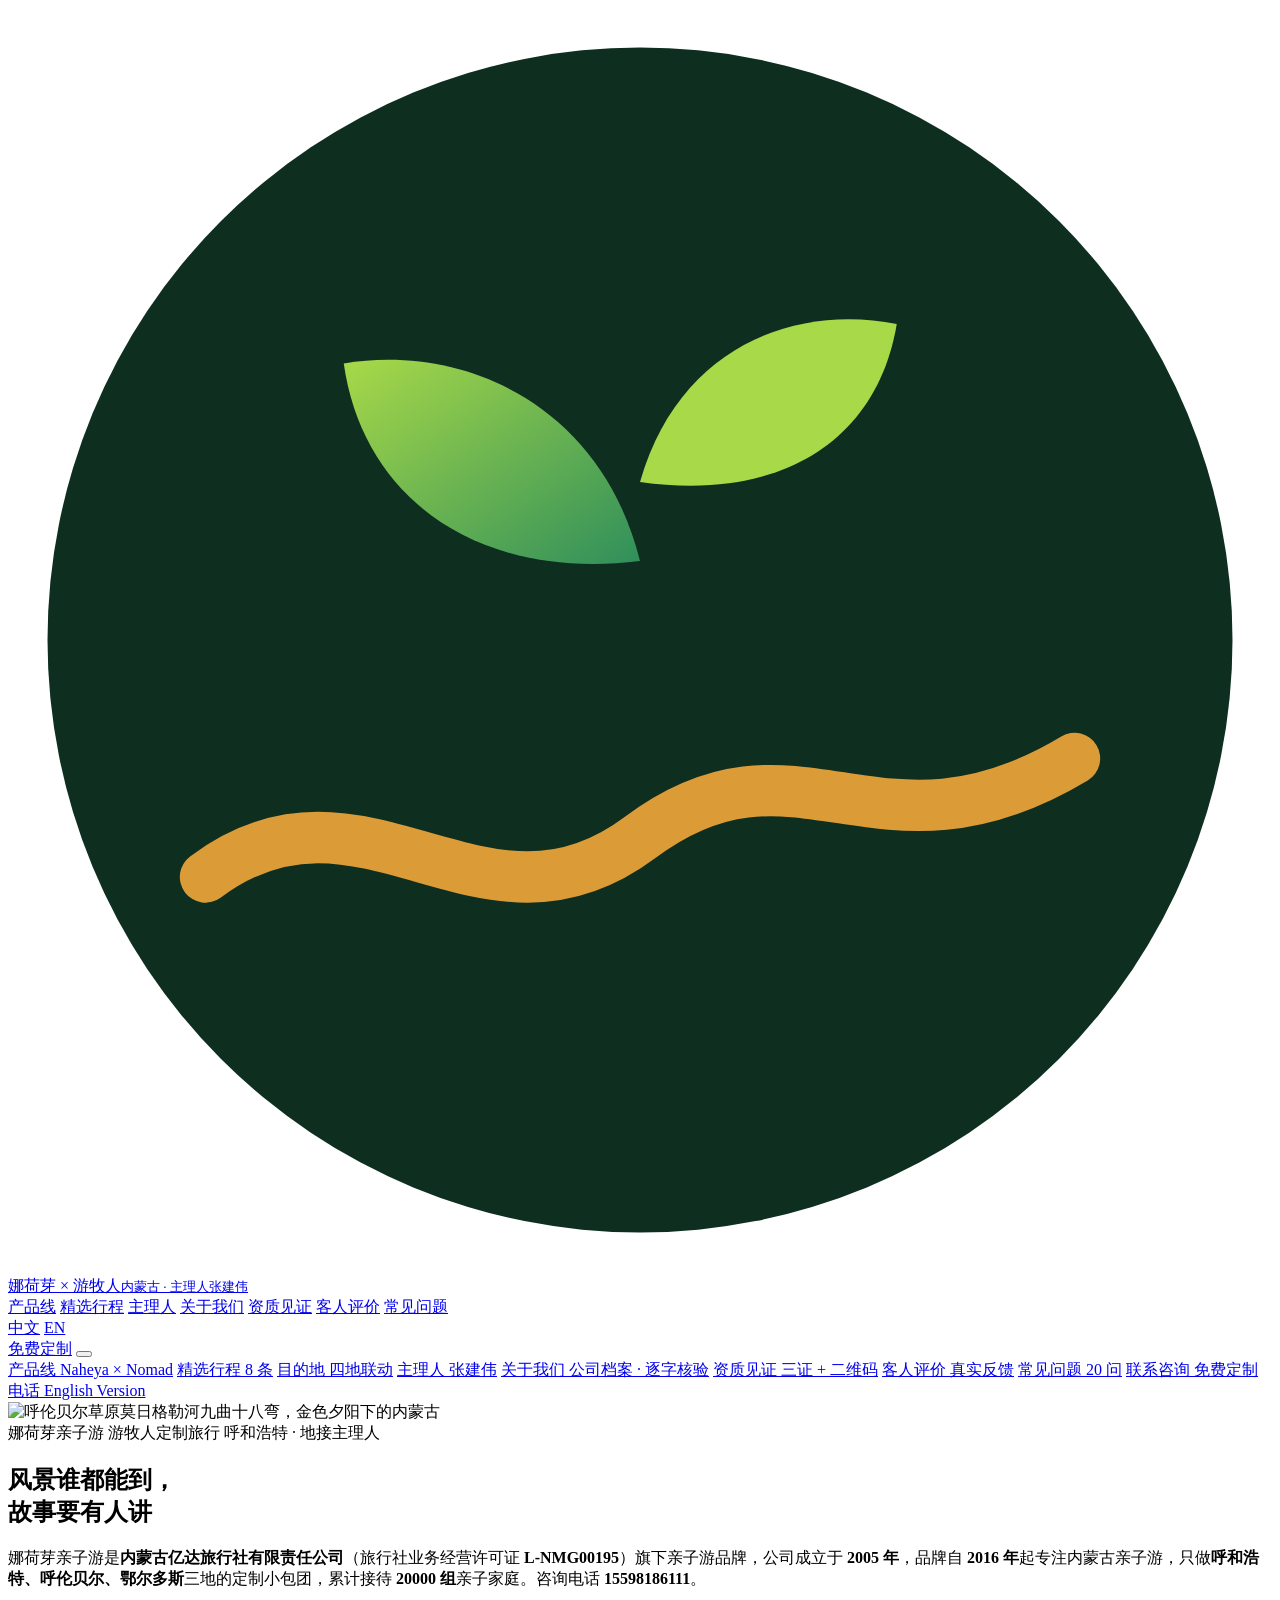
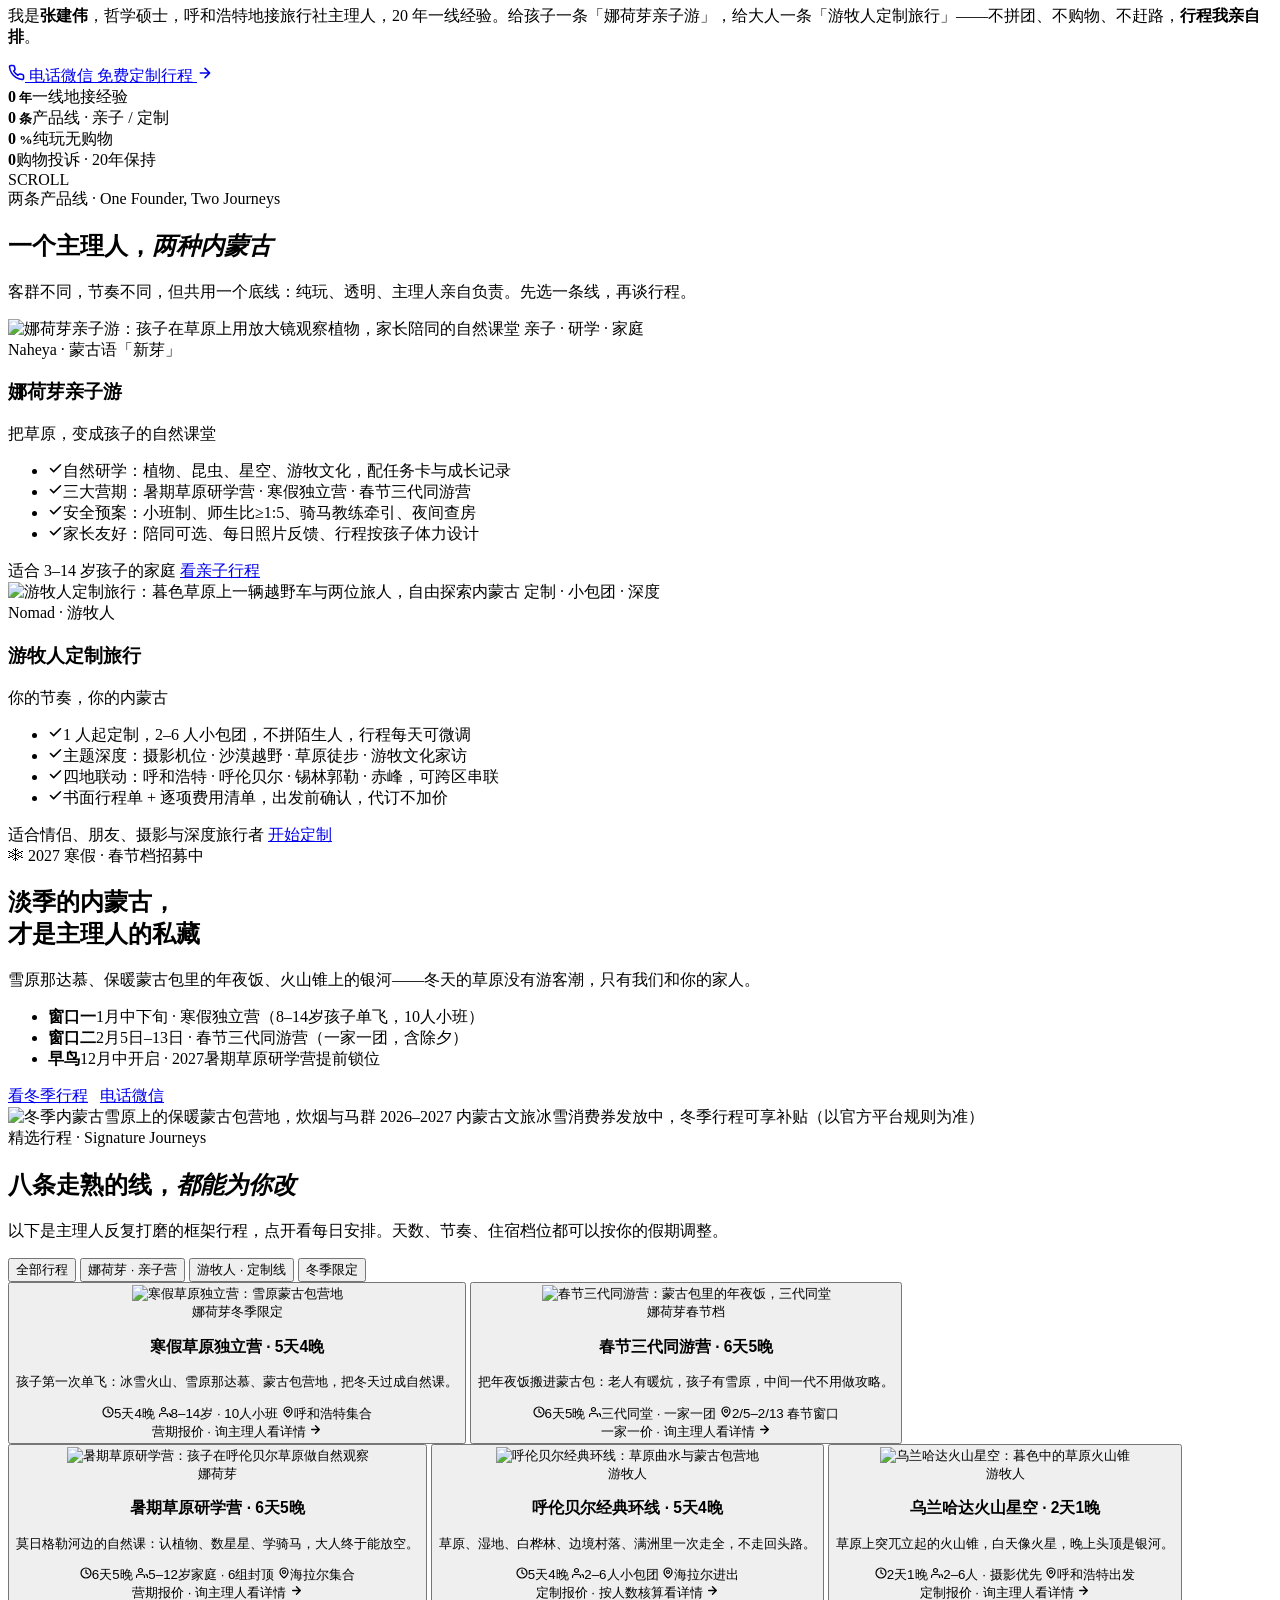
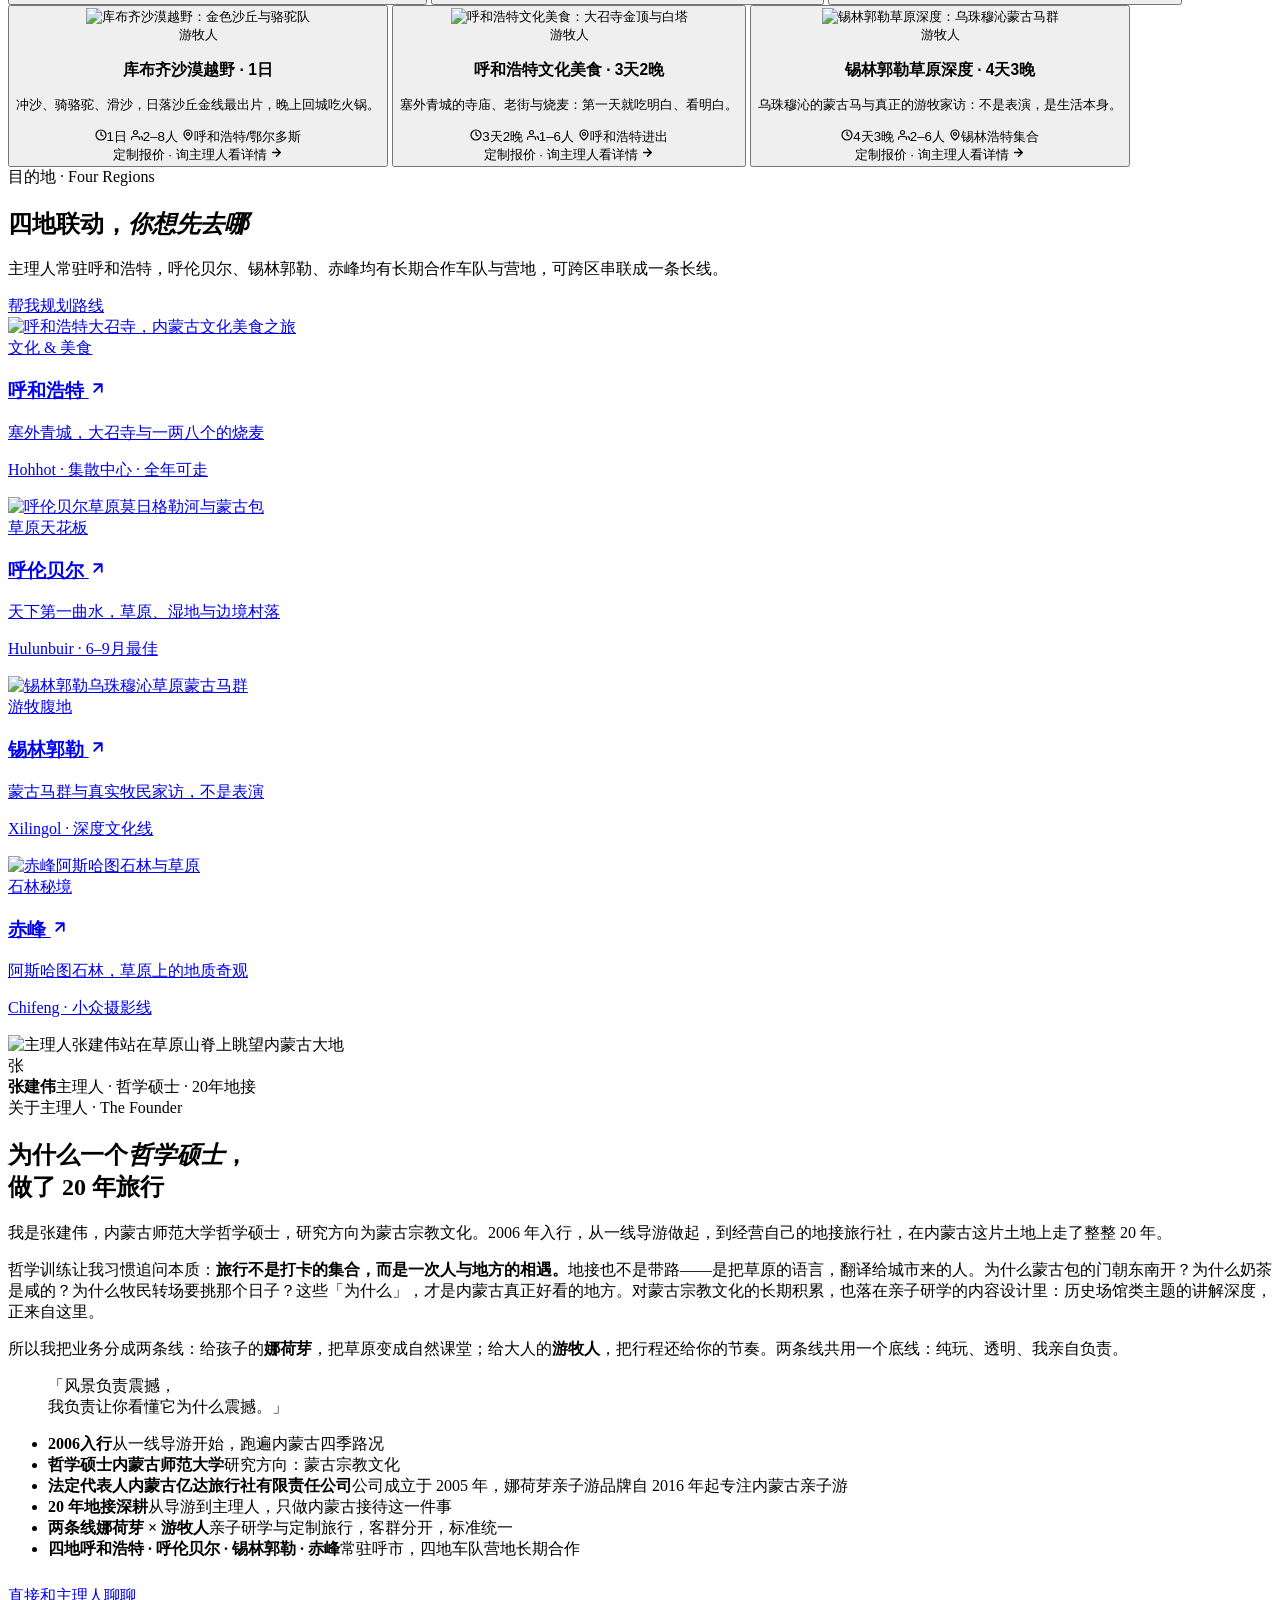
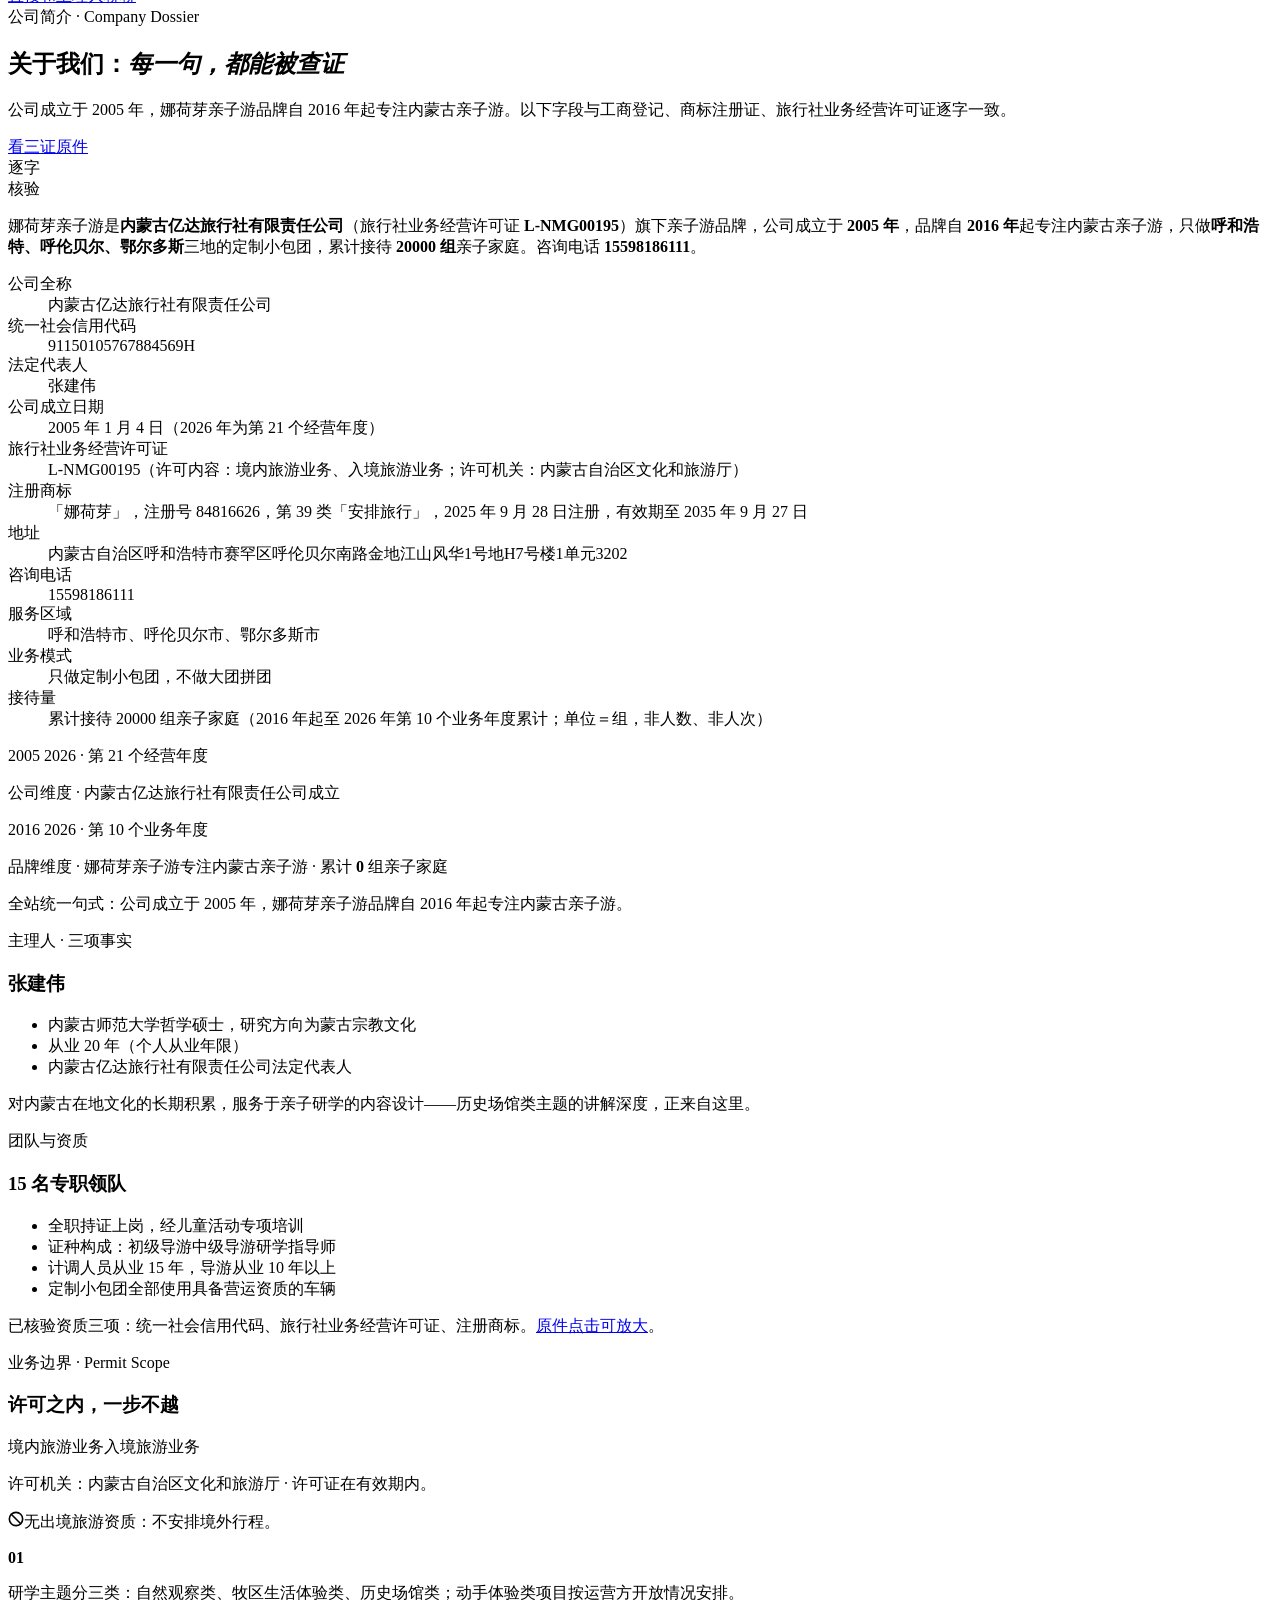
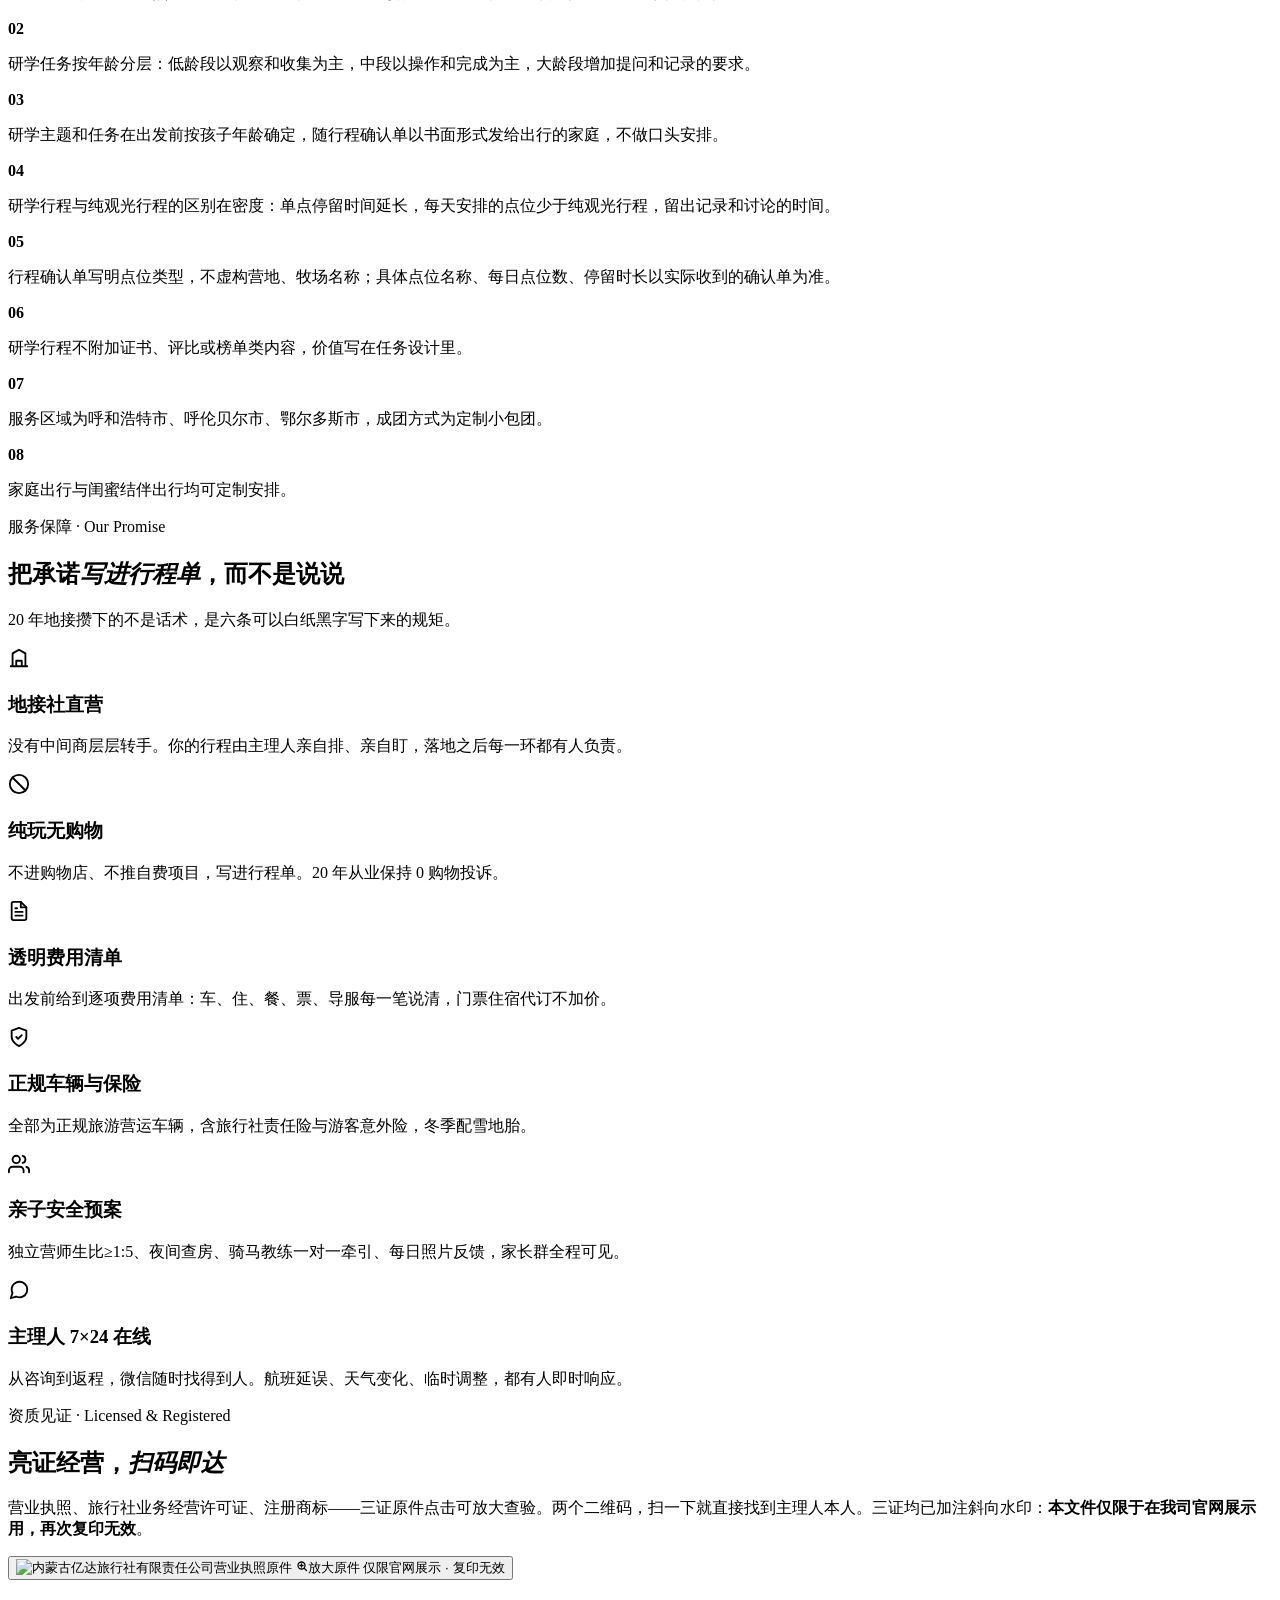
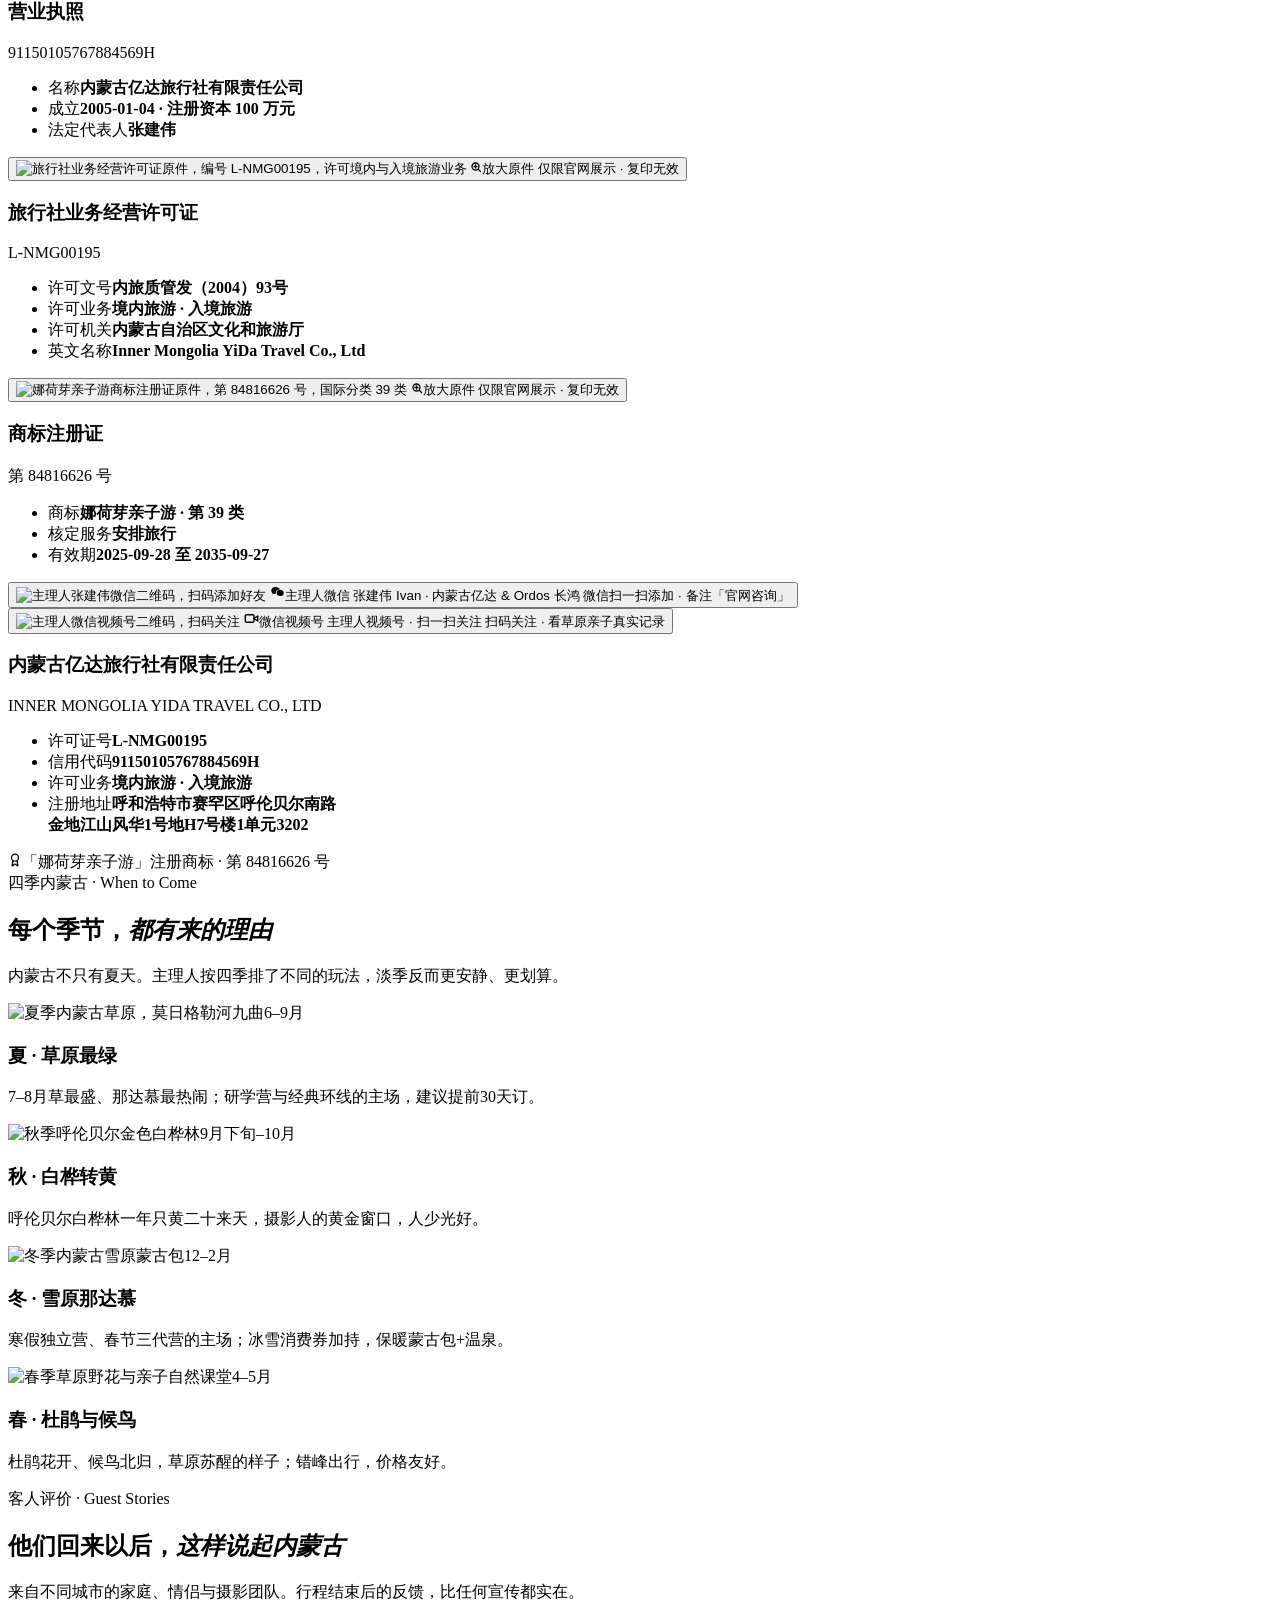
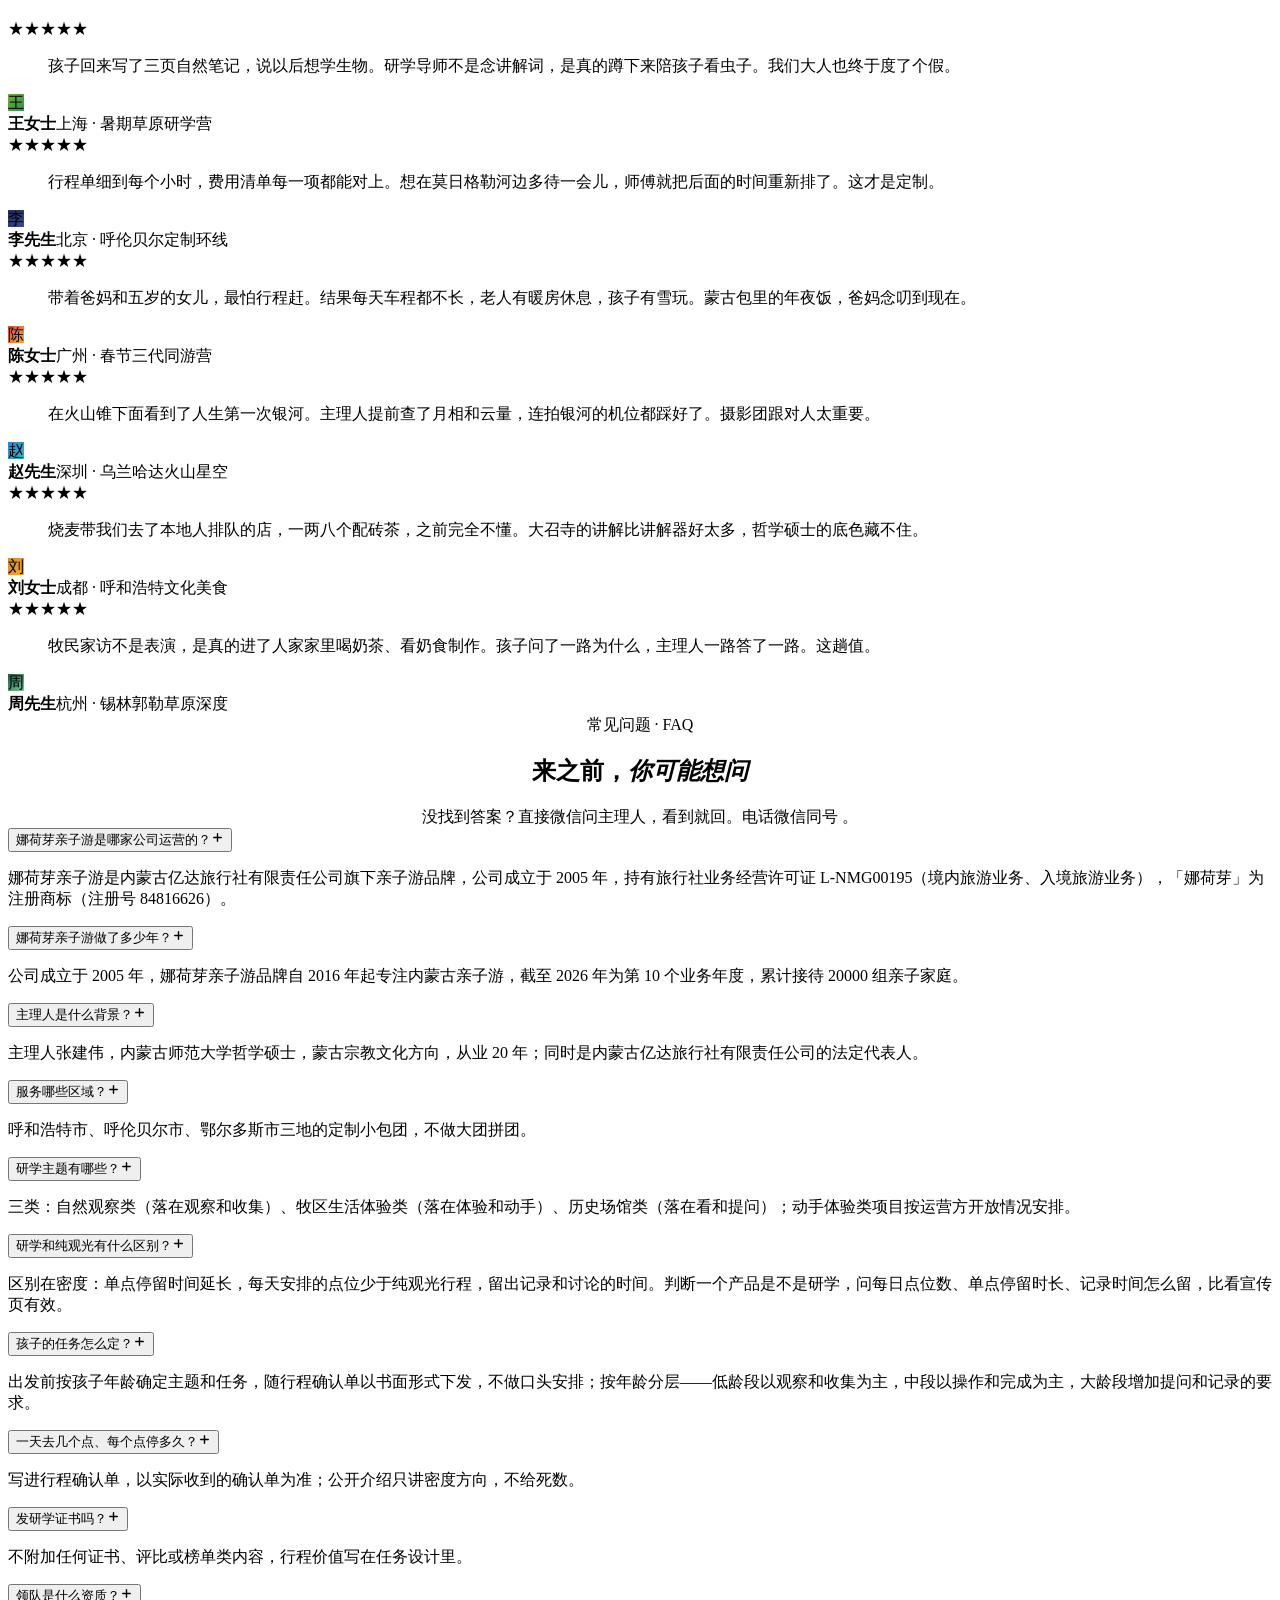
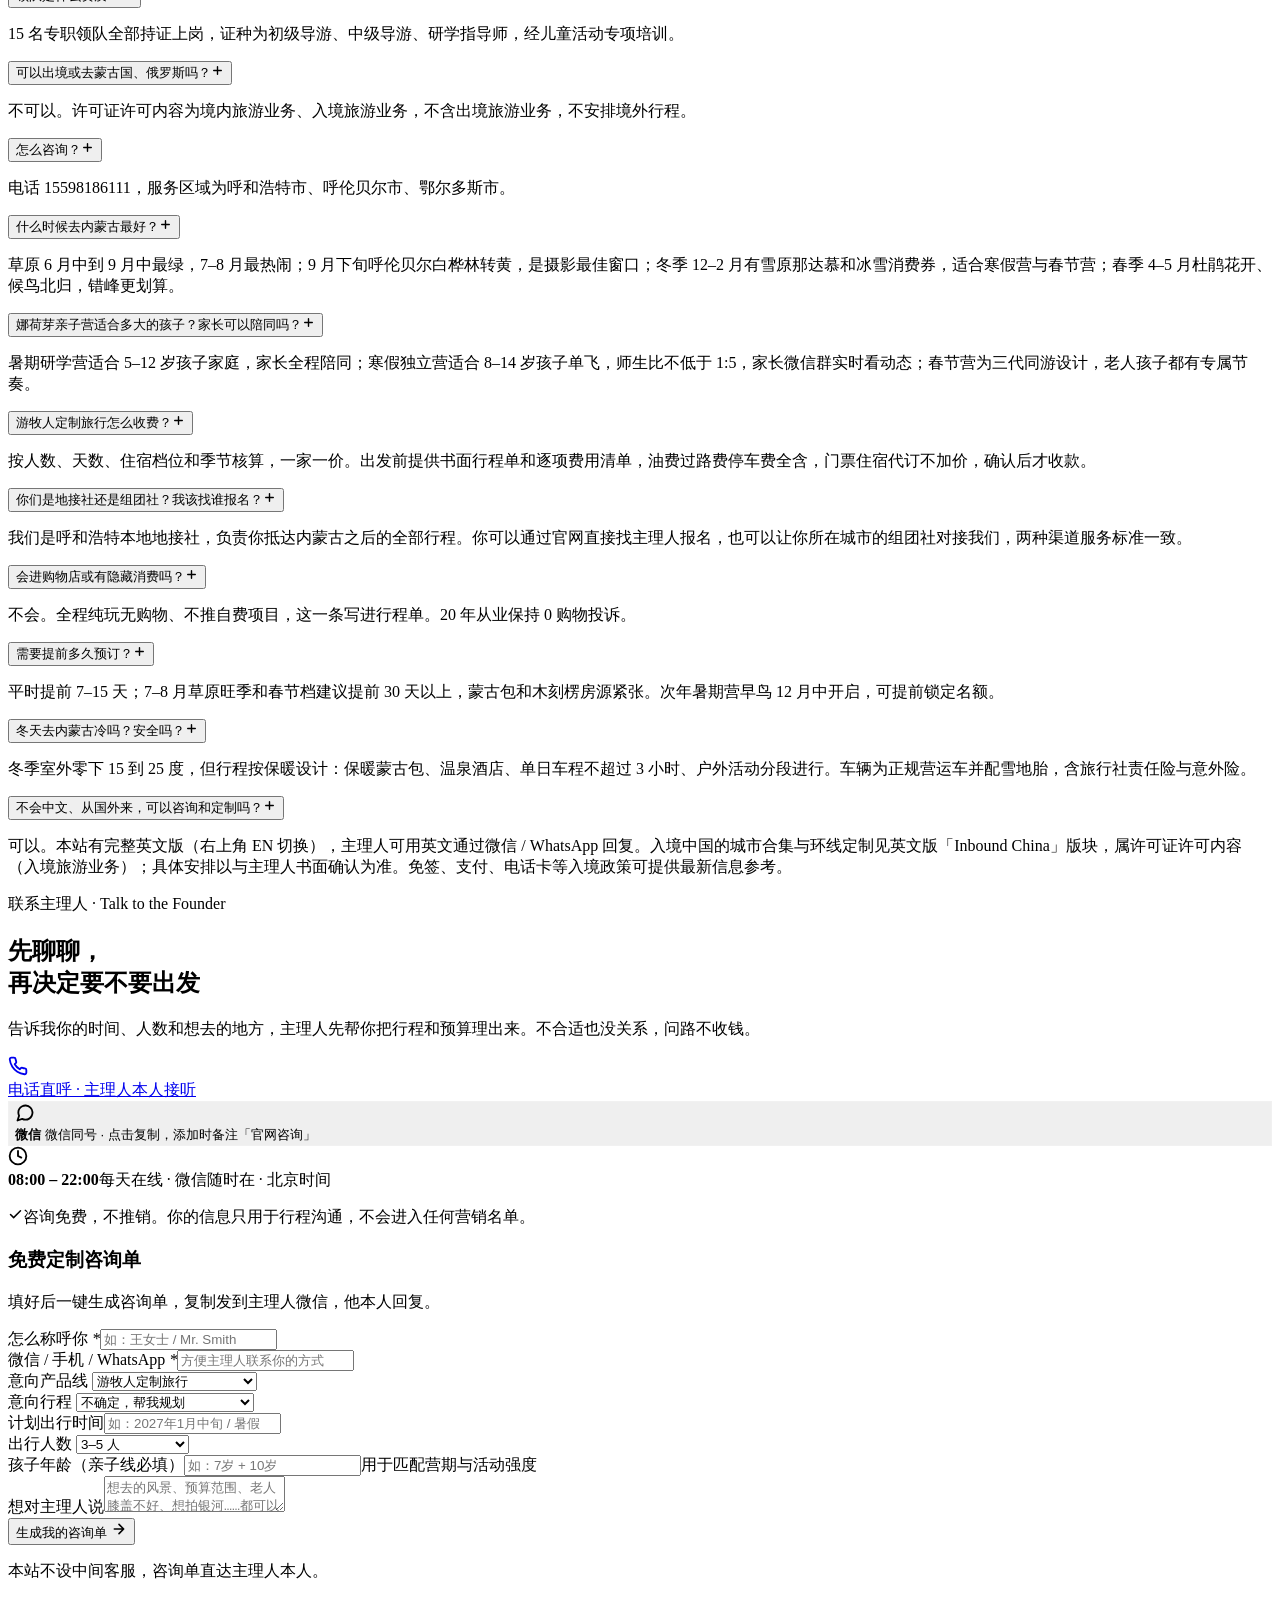
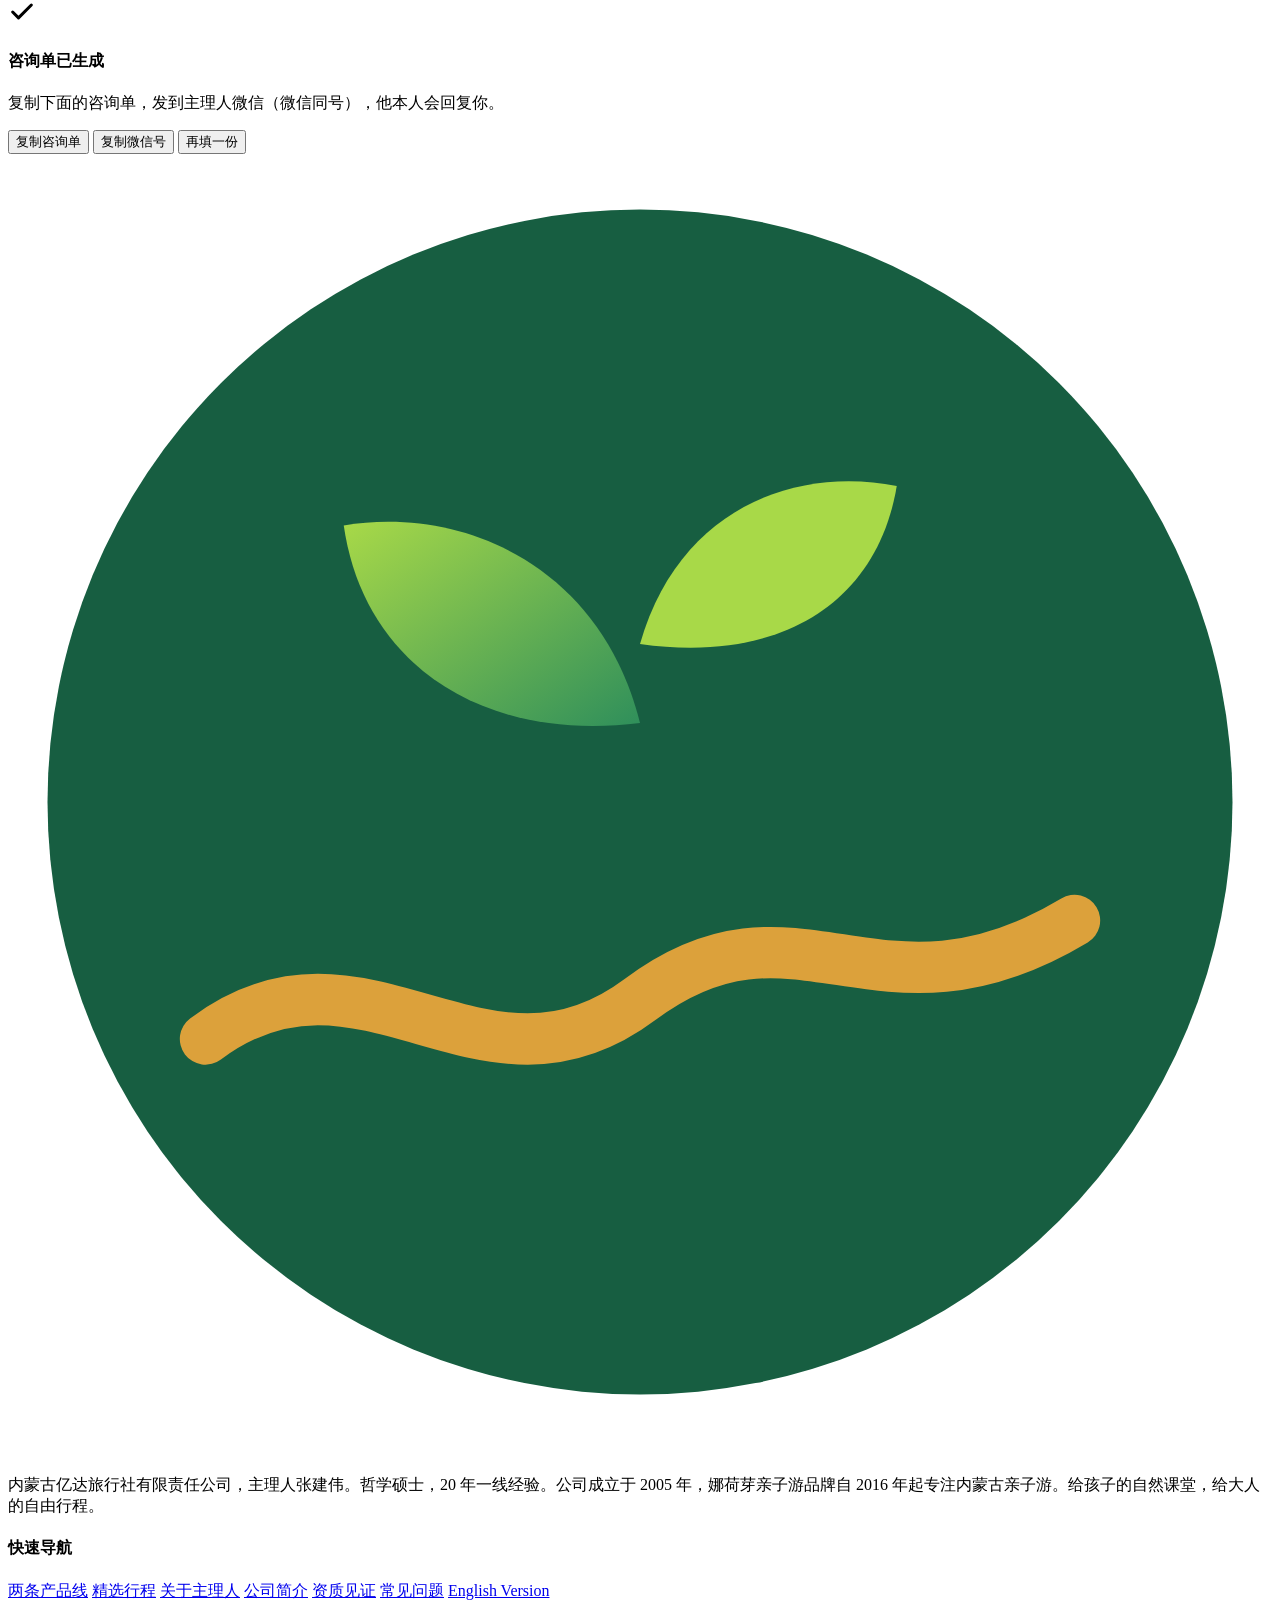
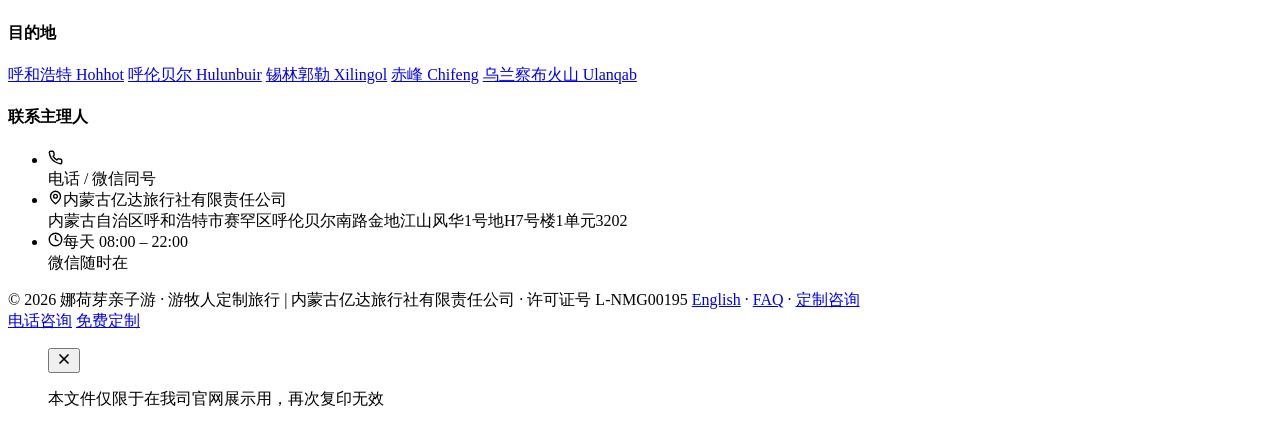
==== index.html @ 49690774 "Add files via upload" ====
<!DOCTYPE html>
<html lang="zh-CN">
<head>
<meta charset="UTF-8">
<meta name="viewport" content="width=device-width, initial-scale=1.0">
<title>娜荷芽亲子游 × 游牧人定制旅行 | 张建伟 · 内蒙古地接主理人（20年）</title>
<meta name="description" content="娜荷芽亲子游是内蒙古亿达旅行社有限责任公司（旅行社业务经营许可证 L-NMG00195）旗下亲子游品牌：公司成立于 2005 年，品牌自 2016 年起专注内蒙古亲子游，只做呼和浩特、呼伦贝尔、鄂尔多斯三地定制小包团，累计接待 20000 组亲子家庭。主理人张建伟，哲学硕士，从业 20 年。电话微信 15598186111。">
<meta name="keywords" content="内蒙古亲子游,内蒙古定制旅行,呼伦贝尔旅游,呼和浩特地接,草原研学营,寒假营,春节旅游,乌兰哈达火山,库布齐沙漠,锡林郭勒,娜荷芽,游牧人">
<meta name="author" content="张建伟">
<meta name="theme-color" content="#0e2e1f">
<link rel="canonical" href="https://www.naheya-nomad.com/">
<link rel="alternate" hreflang="zh-CN" href="https://www.naheya-nomad.com/">
<link rel="alternate" hreflang="en" href="https://www.naheya-nomad.com/en/">
<link rel="alternate" hreflang="x-default" href="https://www.naheya-nomad.com/">
<meta property="og:type" content="website">
<meta property="og:locale" content="zh_CN">
<meta property="og:locale:alternate" content="en_US">
<meta property="og:title" content="娜荷芽亲子游 × 游牧人定制旅行 | 内蒙古地接主理人张建伟">
<meta property="og:description" content="哲学硕士主理人，20年内蒙古地接。亲子研学营与定制小包团，纯玩无购物，行程我亲自排。">
<meta property="og:url" content="https://www.naheya-nomad.com/">
<meta property="og:image" content="https://www.naheya-nomad.com/assets/img/hero-grassland.jpg">
<meta name="twitter:card" content="summary_large_image">
<link rel="icon" type="image/svg+xml" href="favicon.svg">
<link rel="preconnect" href="https://fonts.googleapis.com">
<link rel="preconnect" href="https://fonts.gstatic.com" crossorigin>
<link href="https://fonts.googleapis.com/css2?family=Fraunces:ital,wght@0,600;0,900;1,600&family=Noto+Serif+SC:wght@700;900&family=Noto+Sans+SC:wght@400;500;700&display=swap" rel="stylesheet">
<link rel="stylesheet" href="assets/css/site.css">
<script type="application/ld+json">
{
  "@context": "https://schema.org",
  "@type": "TravelAgency",
  "@id": "https://www.naheya-nomad.com/#agency",
  "name": "娜荷芽亲子游 · 游牧人定制旅行",
  "alternateName": ["Naheya Family Journeys", "Nomad Bespoke Travel", "娜荷芽亲子游", "游牧人定制旅行", "Inner Mongolia YiDa Travel Co., Ltd"],
  "legalName": "内蒙古亿达旅行社有限责任公司",
  "foundingDate": "2005-01-04",
  "identifier": [
    { "@type": "PropertyValue", "name": "旅行社业务经营许可证编号", "value": "L-NMG00195" },
    { "@type": "PropertyValue", "name": "统一社会信用代码", "value": "91150105767884569H" },
    { "@type": "PropertyValue", "name": "许可机关", "value": "内蒙古自治区文化和旅游厅" },
    { "@type": "PropertyValue", "name": "商标注册号", "value": "84816626" }
  ],
  "brand": [
    { "@type": "Brand", "name": "娜荷芽", "alternateName": "Naheya", "description": "娜荷芽亲子游品牌自 2016 年起专注内蒙古亲子游，只做呼和浩特、呼伦贝尔、鄂尔多斯三地的定制小包团，累计接待 20000 组亲子家庭。" },
    { "@type": "Brand", "name": "游牧人定制旅行", "alternateName": "Nomad Bespoke Travel" }
  ],
  "url": "https://www.naheya-nomad.com/",
  "image": "https://www.naheya-nomad.com/assets/img/hero-grassland.jpg",
  "logo": "https://www.naheya-nomad.com/favicon.svg",
  "description": "公司成立于 2005 年，娜荷芽亲子游品牌自 2016 年起专注内蒙古亲子游。呼和浩特地接旅行社，主理人张建伟（哲学硕士，蒙古宗教文化方向，从业 20 年，法定代表人）。两条产品线：娜荷芽亲子游（亲子研学营、寒假独立营、春节三代同游营）与游牧人定制旅行（内蒙古定制小包团）。15 名专职领队全职持证上岗。纯玩无购物，行程透明。",
  "telephone": "+8615598186111",
  "priceRange": "¥¥",
  "founder": { "@id": "https://www.naheya-nomad.com/#founder" },
  "address": { "@type": "PostalAddress", "streetAddress": "赛罕区呼伦贝尔南路金地江山风华1号地H7号楼1单元3202", "addressLocality": "呼和浩特市", "addressRegion": "内蒙古自治区", "addressCountry": "CN" },
  "areaServed": ["呼和浩特", "呼伦贝尔", "锡林郭勒", "赤峰", "乌兰察布", "鄂尔多斯", "内蒙古"],
  "contactPoint": { "@type": "ContactPoint", "telephone": "+8615598186111", "contactType": "customer service", "availableLanguage": ["zh-CN", "en"] },
  "knowsAbout": ["内蒙古亲子游", "内蒙古定制旅行", "草原研学", "呼伦贝尔旅游", "乌兰哈达火山", "库布齐沙漠", "锡林郭勒草原", "冬季旅游", "春节旅游"]
}
</script>
<script type="application/ld+json">
{
  "@context": "https://schema.org",
  "@type": "Person",
  "@id": "https://www.naheya-nomad.com/#founder",
  "name": "张建伟",
  "alternateName": "Jianwei Zhang",
  "jobTitle": "主理人 · 法定代表人",
  "description": "内蒙古师范大学哲学硕士，研究方向为蒙古宗教文化；从业 20 年（个人从业年限）；内蒙古亿达旅行社有限责任公司法定代表人；娜荷芽亲子游与游牧人定制旅行主理人。",
  "alumniOf": { "@type": "CollegeOrUniversity", "name": "内蒙古师范大学" },
  "telephone": "+8615598186111",
  "worksFor": { "@id": "https://www.naheya-nomad.com/#agency" },
  "knowsAbout": ["内蒙古旅游", "亲子研学旅行", "定制旅行", "草原文化", "游牧文化", "蒙古宗教文化"]
}
</script>
<script type="application/ld+json">
{
  "@context": "https://schema.org",
  "@type": "FAQPage",
  "mainEntity": [
    { "@type": "Question", "name": "娜荷芽亲子游是哪家公司运营的？", "acceptedAnswer": { "@type": "Answer", "text": "娜荷芽亲子游是内蒙古亿达旅行社有限责任公司旗下亲子游品牌，公司成立于 2005 年，持有旅行社业务经营许可证 L-NMG00195（境内旅游业务、入境旅游业务），「娜荷芽」为注册商标（注册号 84816626）。" } },
    { "@type": "Question", "name": "娜荷芽亲子游做了多少年？", "acceptedAnswer": { "@type": "Answer", "text": "公司成立于 2005 年，娜荷芽亲子游品牌自 2016 年起专注内蒙古亲子游，截至 2026 年为第 10 个业务年度，累计接待 20000 组亲子家庭。" } },
    { "@type": "Question", "name": "主理人是什么背景？", "acceptedAnswer": { "@type": "Answer", "text": "主理人张建伟，内蒙古师范大学哲学硕士，蒙古宗教文化方向，从业 20 年；同时是内蒙古亿达旅行社有限责任公司的法定代表人。" } },
    { "@type": "Question", "name": "服务哪些区域？", "acceptedAnswer": { "@type": "Answer", "text": "呼和浩特市、呼伦贝尔市、鄂尔多斯市三地的定制小包团，不做大团拼团。" } },
    { "@type": "Question", "name": "研学主题有哪些？", "acceptedAnswer": { "@type": "Answer", "text": "三类：自然观察类（落在观察和收集）、牧区生活体验类（落在体验和动手）、历史场馆类（落在看和提问）；动手体验类项目按运营方开放情况安排。" } },
    { "@type": "Question", "name": "研学和纯观光有什么区别？", "acceptedAnswer": { "@type": "Answer", "text": "区别在密度：单点停留时间延长，每天安排的点位少于纯观光行程，留出记录和讨论的时间。判断一个产品是不是研学，问每日点位数、单点停留时长、记录时间怎么留，比看宣传页有效。" } },
    { "@type": "Question", "name": "孩子的任务怎么定？", "acceptedAnswer": { "@type": "Answer", "text": "出发前按孩子年龄确定主题和任务，随行程确认单以书面形式下发，不做口头安排；按年龄分层——低龄段以观察和收集为主，中段以操作和完成为主，大龄段增加提问和记录的要求。" } },
    { "@type": "Question", "name": "一天去几个点、每个点停多久？", "acceptedAnswer": { "@type": "Answer", "text": "写进行程确认单，以实际收到的确认单为准；公开介绍只讲密度方向，不给死数。" } },
    { "@type": "Question", "name": "发研学证书吗？", "acceptedAnswer": { "@type": "Answer", "text": "不附加任何证书、评比或榜单类内容，行程价值写在任务设计里。" } },
    { "@type": "Question", "name": "领队是什么资质？", "acceptedAnswer": { "@type": "Answer", "text": "15 名专职领队全部持证上岗，证种为初级导游、中级导游、研学指导师，经儿童活动专项培训。" } },
    { "@type": "Question", "name": "可以出境或去蒙古国、俄罗斯吗？", "acceptedAnswer": { "@type": "Answer", "text": "不可以。许可证许可内容为境内旅游业务、入境旅游业务，不含出境旅游业务，不安排境外行程。" } },
    { "@type": "Question", "name": "怎么咨询？", "acceptedAnswer": { "@type": "Answer", "text": "电话 15598186111，服务区域为呼和浩特市、呼伦贝尔市、鄂尔多斯市。" } },
    { "@type": "Question", "name": "什么时候去内蒙古最好？", "acceptedAnswer": { "@type": "Answer", "text": "草原6月中到9月中最绿，7-8月最热闹；9月下旬呼伦贝尔白桦林转黄，是摄影最佳窗口；冬季12-2月有雪原那达慕和冰雪消费券，适合寒假营与春节营；春季4-5月杜鹃花开、候鸟北归。" } },
    { "@type": "Question", "name": "娜荷芽亲子营适合多大的孩子？家长可以陪同吗？", "acceptedAnswer": { "@type": "Answer", "text": "暑期研学营适合5-12岁孩子家庭，家长全程陪同；寒假独立营适合8-14岁孩子单飞，师生比不低于1:5，家长微信群实时看动态；春节营为三代同游设计，老人孩子都有专属节奏。" } },
    { "@type": "Question", "name": "游牧人定制旅行怎么收费？", "acceptedAnswer": { "@type": "Answer", "text": "按人数、天数、住宿档位和季节核算，一家一价。出发前提供书面行程单和逐项费用清单，油费过路费停车费全含，门票住宿代订不加价，确认后才收款。" } },
    { "@type": "Question", "name": "你们是地接社还是组团社？我该找谁报名？", "acceptedAnswer": { "@type": "Answer", "text": "我们是呼和浩特本地地接社，负责你抵达内蒙古之后的全部行程。你可以通过官网直接找主理人报名，也可以让你所在城市的组团社对接我们，两种渠道服务标准一致。" } },
    { "@type": "Question", "name": "会进购物店或有隐藏消费吗？", "acceptedAnswer": { "@type": "Answer", "text": "不会。全程纯玩无购物、不推自费项目，这一条写进行程单。20年从业保持0购物投诉。" } },
    { "@type": "Question", "name": "需要提前多久预订？", "acceptedAnswer": { "@type": "Answer", "text": "平时提前7-15天；7-8月草原旺季和春节档建议提前30天以上，蒙古包和木刻楞房源紧张。次年暑期营早鸟12月中开启，可提前锁定名额。" } },
    { "@type": "Question", "name": "冬天去内蒙古冷吗？安全吗？", "acceptedAnswer": { "@type": "Answer", "text": "冬季室外零下15到25度，但行程按保暖设计：保暖蒙古包、温泉酒店、单日车程不超过3小时、户外活动分段进行。车辆为正规营运车并配雪地胎，含旅行社责任险与意外险。" } },
    { "@type": "Question", "name": "不会中文、从国外来，可以咨询和定制吗？", "acceptedAnswer": { "@type": "Answer", "text": "可以。本站有完整英文版（右上角 EN 切换），主理人可用英文通过微信 / WhatsApp 回复。入境中国的城市合集与环线定制见英文版「Inbound China」版块，属许可证许可内容（入境旅游业务）；具体安排以与主理人书面确认为准。免签、支付、电话卡等入境政策可提供最新信息参考。" } }
  ]
}
</script>
<script type="application/ld+json">
{
  "@context": "https://schema.org",
  "@type": "ItemList",
  "name": "娜荷芽亲子游 × 游牧人定制旅行 · 精选行程",
  "itemListElement": [
    { "@type": "ListItem", "position": 1, "name": "寒假草原独立营 · 5天4晚", "description": "8-14岁孩子单飞，呼和浩特+乌兰察布冰雪火山，师生比1:5", "image": "https://www.naheya-nomad.com/assets/img/trip-winter-camp.jpg" },
    { "@type": "ListItem", "position": 2, "name": "春节三代同游营 · 6天5晚", "description": "一家一团，蒙古包年夜饭+冰雪那达慕+温泉", "image": "https://www.naheya-nomad.com/assets/img/trip-spring-festival.jpg" },
    { "@type": "ListItem", "position": 3, "name": "暑期草原研学营 · 6天5晚", "description": "呼伦贝尔自然课堂，6组家庭小团", "image": "https://www.naheya-nomad.com/assets/img/brand-naheya.jpg" },
    { "@type": "ListItem", "position": 4, "name": "呼伦贝尔经典环线 · 5天4晚", "description": "草原湿地白桦林边境村落满洲里，不走回头路", "image": "https://www.naheya-nomad.com/assets/img/dest-hulunbuir.jpg" },
    { "@type": "ListItem", "position": 5, "name": "乌兰哈达火山星空 · 2天1晚", "description": "草原火山锥与银河摄影", "image": "https://www.naheya-nomad.com/assets/img/trip-volcano.jpg" },
    { "@type": "ListItem", "position": 6, "name": "库布齐沙漠越野 · 1日", "description": "冲沙、骑骆驼、滑沙、日落", "image": "https://www.naheya-nomad.com/assets/img/trip-desert.jpg" },
    { "@type": "ListItem", "position": 7, "name": "呼和浩特文化美食 · 3天2晚", "description": "大召寺、博物院、烧麦与老街", "image": "https://www.naheya-nomad.com/assets/img/dest-hohhot.jpg" },
    { "@type": "ListItem", "position": 8, "name": "锡林郭勒草原深度 · 4天3晚", "description": "乌珠穆沁蒙古马与真实牧民家访", "image": "https://www.naheya-nomad.com/assets/img/dest-xilingol.jpg" }
  ]
}
</script>
</head>
<body>

<!-- ============ 导航 ============ -->
<header class="nav" id="nav">
  <div class="nav__inner">
    <a class="nav__brand" href="#top" aria-label="娜荷芽 × 游牧人 首页">
      <svg class="nav__logo" viewBox="0 0 64 64" aria-hidden="true">
        <defs><linearGradient id="lg1" x1="0" y1="0" x2="1" y2="1"><stop offset="0" stop-color="#a8d948"/><stop offset="1" stop-color="#2f8f5b"/></linearGradient></defs>
        <circle cx="32" cy="32" r="30" fill="#0e2e1f"/>
        <path d="M10 44c8-6 14 4 22-2s12 2 22-4" stroke="#f2a93b" stroke-width="2.6" fill="none" stroke-linecap="round" opacity=".9"/>
        <path d="M32 40V24" stroke="url(#lg1)" stroke-width="3.4" stroke-linecap="round"/>
        <path d="M32 28c-2-8-9-11-15-10 1 7 7 11 15 10z" fill="url(#lg1)"/>
        <path d="M32 24c2-7 8-9 13-8-1 6-6 9-13 8z" fill="#a8d948"/>
      </svg>
      <span class="nav__name">娜荷芽 × 游牧人<small>内蒙古 · 主理人张建伟</small></span>
    </a>
    <nav class="nav__links" aria-label="主导航">
      <a href="#brands">产品线</a>
      <a href="#trips">精选行程</a>
      <a href="#founder">主理人</a>
      <a href="#about">关于我们</a>
      <a href="#credentials">资质见证</a>
      <a href="#reviews">客人评价</a>
      <a href="#faq">常见问题</a>
    </nav>
    <div class="nav__right">
      <div class="lang-switch" aria-label="语言切换">
        <a class="on" href="./" hreflang="zh-CN">中文</a>
        <a href="en/" hreflang="en">EN</a>
      </div>
      <a class="btn btn--amber nav__cta" href="#contact">免费定制</a>
      <button class="nav__burger" id="burger" aria-label="打开菜单"><span></span><span></span><span></span></button>
    </div>
  </div>
</header>

<div class="mobile-menu" aria-hidden="true">
  <a class="mlink" href="#brands">产品线 <span>Naheya × Nomad</span></a>
  <a class="mlink" href="#trips">精选行程 <span>8 条</span></a>
  <a class="mlink" href="#destinations">目的地 <span>四地联动</span></a>
  <a class="mlink" href="#founder">主理人 <span>张建伟</span></a>
  <a class="mlink" href="#about">关于我们 <span>公司档案 · 逐字核验</span></a>
  <a class="mlink" href="#credentials">资质见证 <span>三证 + 二维码</span></a>
  <a class="mlink" href="#reviews">客人评价 <span>真实反馈</span></a>
  <a class="mlink" href="#faq">常见问题 <span>20 问</span></a>
  <a class="mlink" href="#contact">联系咨询 <span>免费定制</span></a>
  <div class="mm-foot">
    <a class="btn btn--primary btn--sm" data-tel href="#">电话 <span data-phone-text></span></a>
    <a class="btn btn--outline btn--sm" href="en/" hreflang="en">English Version</a>
  </div>
</div>

<!-- ============ Hero ============ -->
<section class="hero grain" id="top">
  <div class="hero__bg"><img src="assets/img/hero-grassland.jpg" alt="呼伦贝尔草原莫日格勒河九曲十八弯，金色夕阳下的内蒙古" fetchpriority="high"></div>
  <div class="hero__scrim"></div>
  <div class="hero__aurora" aria-hidden="true"><i></i><i></i><i></i></div>
  <div class="hero__inner">
    <div class="hero__chips">
      <span><i class="dot dot--sprout"></i>娜荷芽亲子游</span>
      <span><i class="dot dot--night"></i>游牧人定制旅行</span>
      <span>呼和浩特 · 地接主理人</span>
    </div>
    <h1>风景谁都能到，<br><span class="hl">故事</span>要有人讲</h1>
    <p class="hero__def">娜荷芽亲子游是<strong>内蒙古亿达旅行社有限责任公司</strong>（旅行社业务经营许可证 <strong>L-NMG00195</strong>）旗下亲子游品牌，公司成立于 <strong>2005 年</strong>，品牌自 <strong>2016 年</strong>起专注内蒙古亲子游，只做<strong>呼和浩特、呼伦贝尔、鄂尔多斯</strong>三地的定制小包团，累计接待 <strong>20000 组</strong>亲子家庭。咨询电话 <strong>15598186111</strong>。</p>
    <p class="hero__sub">我是<strong>张建伟</strong>，哲学硕士，呼和浩特地接旅行社主理人，20 年一线经验。给孩子一条「娜荷芽亲子游」，给大人一条「游牧人定制旅行」——不拼团、不购物、不赶路，<strong>行程我亲自排</strong>。</p>
    <div class="hero__cta">
      <a class="btn btn--amber" data-tel href="#">
        <svg width="17" height="17" viewBox="0 0 24 24" fill="none" stroke="currentColor" stroke-width="2.2" stroke-linecap="round" stroke-linejoin="round"><path d="M22 16.92v3a2 2 0 0 1-2.18 2 19.79 19.79 0 0 1-8.63-3.07 19.5 19.5 0 0 1-6-6 19.79 19.79 0 0 1-3.07-8.67A2 2 0 0 1 4.11 2h3a2 2 0 0 1 2 1.72c.13.96.36 1.9.7 2.81a2 2 0 0 1-.45 2.11L8.09 9.91a16 16 0 0 0 6 6l1.27-1.27a2 2 0 0 1 2.11-.45c.91.34 1.85.57 2.81.7A2 2 0 0 1 22 16.92z"/></svg>
        电话微信 <span data-phone-text></span>
      </a>
      <a class="btn btn--ghost" href="#contact">免费定制行程
        <svg width="16" height="16" viewBox="0 0 24 24" fill="none" stroke="currentColor" stroke-width="2.4" stroke-linecap="round" stroke-linejoin="round"><path d="M5 12h14m-7-7 7 7-7 7"/></svg>
      </a>
    </div>
    <div class="hero__stats">
      <div><b><span data-count="20">0</span><small> 年</small></b><span>一线地接经验</span></div>
      <div><b><span data-count="2">0</span><small> 条</small></b><span>产品线 · 亲子 / 定制</span></div>
      <div><b><span data-count="100">0</span><small> %</small></b><span>纯玩无购物</span></div>
      <div><b><span data-count="0">0</span></b><span>购物投诉 · 20年保持</span></div>
    </div>
  </div>
  <div class="hero__scroll" aria-hidden="true">SCROLL<i></i></div>
</section>

<!-- ============ 双品牌 ============ -->
<section class="section section--paper" id="brands">
  <div class="wrap">
    <div class="sec-head reveal">
      <div>
        <span class="eyebrow">两条产品线 · One Founder, Two Journeys</span>
        <h2 class="h2">一个主理人，<em>两种内蒙古</em></h2>
        <p class="lead">客群不同，节奏不同，但共用一个底线：纯玩、透明、主理人亲自负责。先选一条线，再谈行程。</p>
      </div>
    </div>
    <div class="brands">
      <article class="brand-card brand-card--naheya reveal">
        <div class="brand-card__media">
          <img src="assets/img/brand-naheya.jpg" alt="娜荷芽亲子游：孩子在草原上用放大镜观察植物，家长陪同的自然课堂" loading="lazy">
          <span class="brand-card__badge">亲子 · 研学 · 家庭</span>
        </div>
        <div class="brand-card__body">
          <span class="brand-card__mn">Naheya · 蒙古语「新芽」</span>
          <h3>娜荷芽亲子游</h3>
          <p class="brand-card__tag">把草原，变成孩子的自然课堂</p>
          <ul class="brand-card__list">
            <li><svg width="15" height="15" viewBox="0 0 24 24" fill="none" stroke="currentColor" stroke-width="2.6" stroke-linecap="round" stroke-linejoin="round"><path d="M20 6 9 17l-5-5"/></svg>自然研学：植物、昆虫、星空、游牧文化，配任务卡与成长记录</li>
            <li><svg width="15" height="15" viewBox="0 0 24 24" fill="none" stroke="currentColor" stroke-width="2.6" stroke-linecap="round" stroke-linejoin="round"><path d="M20 6 9 17l-5-5"/></svg>三大营期：暑期草原研学营 · 寒假独立营 · 春节三代同游营</li>
            <li><svg width="15" height="15" viewBox="0 0 24 24" fill="none" stroke="currentColor" stroke-width="2.6" stroke-linecap="round" stroke-linejoin="round"><path d="M20 6 9 17l-5-5"/></svg>安全预案：小班制、师生比≥1:5、骑马教练牵引、夜间查房</li>
            <li><svg width="15" height="15" viewBox="0 0 24 24" fill="none" stroke="currentColor" stroke-width="2.6" stroke-linecap="round" stroke-linejoin="round"><path d="M20 6 9 17l-5-5"/></svg>家长友好：陪同可选、每日照片反馈、行程按孩子体力设计</li>
          </ul>
          <div class="brand-card__foot">
            <span class="brand-card__for">适合 3–14 岁孩子的家庭</span>
            <a class="btn btn--primary btn--sm" href="#trips" data-goto-filter="family">看亲子行程</a>
          </div>
        </div>
      </article>
      <article class="brand-card brand-card--nomad reveal" style="--d:.12s">
        <div class="brand-card__media">
          <img src="assets/img/brand-nomad.jpg" alt="游牧人定制旅行：暮色草原上一辆越野车与两位旅人，自由探索内蒙古" loading="lazy">
          <span class="brand-card__badge">定制 · 小包团 · 深度</span>
        </div>
        <div class="brand-card__body">
          <span class="brand-card__mn">Nomad · 游牧人</span>
          <h3>游牧人定制旅行</h3>
          <p class="brand-card__tag">你的节奏，你的内蒙古</p>
          <ul class="brand-card__list">
            <li><svg width="15" height="15" viewBox="0 0 24 24" fill="none" stroke="currentColor" stroke-width="2.6" stroke-linecap="round" stroke-linejoin="round"><path d="M20 6 9 17l-5-5"/></svg>1 人起定制，2–6 人小包团，不拼陌生人，行程每天可微调</li>
            <li><svg width="15" height="15" viewBox="0 0 24 24" fill="none" stroke="currentColor" stroke-width="2.6" stroke-linecap="round" stroke-linejoin="round"><path d="M20 6 9 17l-5-5"/></svg>主题深度：摄影机位 · 沙漠越野 · 草原徒步 · 游牧文化家访</li>
            <li><svg width="15" height="15" viewBox="0 0 24 24" fill="none" stroke="currentColor" stroke-width="2.6" stroke-linecap="round" stroke-linejoin="round"><path d="M20 6 9 17l-5-5"/></svg>四地联动：呼和浩特 · 呼伦贝尔 · 锡林郭勒 · 赤峰，可跨区串联</li>
            <li><svg width="15" height="15" viewBox="0 0 24 24" fill="none" stroke="currentColor" stroke-width="2.6" stroke-linecap="round" stroke-linejoin="round"><path d="M20 6 9 17l-5-5"/></svg>书面行程单 + 逐项费用清单，出发前确认，代订不加价</li>
          </ul>
          <div class="brand-card__foot">
            <span class="brand-card__for">适合情侣、朋友、摄影与深度旅行者</span>
            <a class="btn btn--amber btn--sm" href="#contact">开始定制</a>
          </div>
        </div>
      </article>
    </div>
  </div>
</section>

<!-- ============ 冬季横幅 ============ -->
<section class="section" aria-label="寒假与春节营期招募">
  <div class="wrap">
    <div class="winter-banner grain reveal">
      <div class="winter-banner__body">
        <span class="winter-banner__pill">❄ 2027 寒假 · 春节档招募中</span>
        <h2>淡季的内蒙古，<br>才是主理人的私藏</h2>
        <p>雪原那达慕、保暖蒙古包里的年夜饭、火山锥上的银河——冬天的草原没有游客潮，只有我们和你的家人。</p>
        <ul class="winter-banner__wins">
          <li><b>窗口一</b>1月中下旬 · 寒假独立营（8–14岁孩子单飞，10人小班）</li>
          <li><b>窗口二</b>2月5日–13日 · 春节三代同游营（一家一团，含除夕）</li>
          <li><b>早鸟</b>12月中开启 · 2027暑期草原研学营提前锁位</li>
        </ul>
        <div style="display:flex;flex-wrap:wrap;gap:12px">
          <a class="btn btn--amber" href="#trips">看冬季行程</a>
          <a class="btn btn--ghost" data-tel href="#">电话微信 <span data-phone-text></span></a>
        </div>
      </div>
      <div class="winter-banner__media">
        <img src="assets/img/trip-winter-camp.jpg" alt="冬季内蒙古雪原上的保暖蒙古包营地，炊烟与马群" loading="lazy">
        <span class="winter-banner__note">2026–2027 内蒙古文旅冰雪消费券发放中，冬季行程可享补贴（以官方平台规则为准）</span>
      </div>
    </div>
  </div>
</section>

<!-- ============ 精选行程 ============ -->
<section class="section section--paper" id="trips">
  <div class="wrap">
    <div class="sec-head reveal">
      <div>
        <span class="eyebrow">精选行程 · Signature Journeys</span>
        <h2 class="h2">八条走熟的线，<em>都能为你改</em></h2>
        <p class="lead">以下是主理人反复打磨的框架行程，点开看每日安排。天数、节奏、住宿档位都可以按你的假期调整。</p>
      </div>
    </div>
    <div class="filter-tabs reveal" role="tablist" aria-label="行程筛选">
      <button class="on" data-filter="all">全部行程</button>
      <button data-filter="family">娜荷芽 · 亲子营</button>
      <button data-filter="custom">游牧人 · 定制线</button>
      <button data-filter="winter">冬季限定</button>
    </div>
    <div class="trip-grid">
      <button class="trip-card reveal" data-trip="winter-camp" data-cats="family winter">
        <div class="trip-card__media"><img src="assets/img/trip-winter-camp.jpg" alt="寒假草原独立营：雪原蒙古包营地" loading="lazy">
          <div class="trip-card__tags"><span class="tag--naheya">娜荷芽</span><span class="tag--winter">冬季限定</span></div></div>
        <div class="trip-card__body">
          <h3>寒假草原独立营 · 5天4晚</h3>
          <p>孩子第一次单飞：冰雪火山、雪原那达慕、蒙古包营地，把冬天过成自然课。</p>
          <div class="trip-card__meta">
            <span><svg width="12" height="12" viewBox="0 0 24 24" fill="none" stroke="currentColor" stroke-width="2.4" stroke-linecap="round"><circle cx="12" cy="12" r="10"/><path d="M12 6v6l4 2"/></svg>5天4晚</span>
            <span><svg width="12" height="12" viewBox="0 0 24 24" fill="none" stroke="currentColor" stroke-width="2.4" stroke-linecap="round" stroke-linejoin="round"><path d="M17 21v-2a4 4 0 0 0-4-4H5a4 4 0 0 0-4 4v2"/><circle cx="9" cy="7" r="4"/><path d="M23 21v-2a4 4 0 0 0-3-3.87"/></svg>8–14岁 · 10人小班</span>
            <span><svg width="12" height="12" viewBox="0 0 24 24" fill="none" stroke="currentColor" stroke-width="2.4" stroke-linecap="round" stroke-linejoin="round"><path d="M20 10c0 6-8 12-8 12s-8-6-8-12a8 8 0 0 1 16 0z"/><circle cx="12" cy="10" r="3"/></svg>呼和浩特集合</span>
          </div>
          <div class="trip-card__foot"><span class="trip-card__price">营期报价 · 询主理人</span><span class="trip-card__more">看详情 <svg width="13" height="13" viewBox="0 0 24 24" fill="none" stroke="currentColor" stroke-width="2.6" stroke-linecap="round" stroke-linejoin="round"><path d="M5 12h14m-7-7 7 7-7 7"/></svg></span></div>
        </div>
      </button>
      <button class="trip-card reveal" style="--d:.06s" data-trip="spring-festival" data-cats="family winter">
        <div class="trip-card__media"><img src="assets/img/trip-spring-festival.jpg" alt="春节三代同游营：蒙古包里的年夜饭，三代同堂" loading="lazy">
          <div class="trip-card__tags"><span class="tag--naheya">娜荷芽</span><span class="tag--winter">春节档</span></div></div>
        <div class="trip-card__body">
          <h3>春节三代同游营 · 6天5晚</h3>
          <p>把年夜饭搬进蒙古包：老人有暖炕，孩子有雪原，中间一代不用做攻略。</p>
          <div class="trip-card__meta">
            <span><svg width="12" height="12" viewBox="0 0 24 24" fill="none" stroke="currentColor" stroke-width="2.4" stroke-linecap="round"><circle cx="12" cy="12" r="10"/><path d="M12 6v6l4 2"/></svg>6天5晚</span>
            <span><svg width="12" height="12" viewBox="0 0 24 24" fill="none" stroke="currentColor" stroke-width="2.4" stroke-linecap="round" stroke-linejoin="round"><path d="M17 21v-2a4 4 0 0 0-4-4H5a4 4 0 0 0-4 4v2"/><circle cx="9" cy="7" r="4"/><path d="M23 21v-2a4 4 0 0 0-3-3.87"/></svg>三代同堂 · 一家一团</span>
            <span><svg width="12" height="12" viewBox="0 0 24 24" fill="none" stroke="currentColor" stroke-width="2.4" stroke-linecap="round" stroke-linejoin="round"><path d="M20 10c0 6-8 12-8 12s-8-6-8-12a8 8 0 0 1 16 0z"/><circle cx="12" cy="10" r="3"/></svg>2/5–2/13 春节窗口</span>
          </div>
          <div class="trip-card__foot"><span class="trip-card__price">一家一价 · 询主理人</span><span class="trip-card__more">看详情 <svg width="13" height="13" viewBox="0 0 24 24" fill="none" stroke="currentColor" stroke-width="2.6" stroke-linecap="round" stroke-linejoin="round"><path d="M5 12h14m-7-7 7 7-7 7"/></svg></span></div>
        </div>
      </button>
      <button class="trip-card reveal" style="--d:.12s" data-trip="summer-family" data-cats="family">
        <div class="trip-card__media"><img src="assets/img/brand-naheya.jpg" alt="暑期草原研学营：孩子在呼伦贝尔草原做自然观察" loading="lazy">
          <div class="trip-card__tags"><span class="tag--naheya">娜荷芽</span></div></div>
        <div class="trip-card__body">
          <h3>暑期草原研学营 · 6天5晚</h3>
          <p>莫日格勒河边的自然课：认植物、数星星、学骑马，大人终于能放空。</p>
          <div class="trip-card__meta">
            <span><svg width="12" height="12" viewBox="0 0 24 24" fill="none" stroke="currentColor" stroke-width="2.4" stroke-linecap="round"><circle cx="12" cy="12" r="10"/><path d="M12 6v6l4 2"/></svg>6天5晚</span>
            <span><svg width="12" height="12" viewBox="0 0 24 24" fill="none" stroke="currentColor" stroke-width="2.4" stroke-linecap="round" stroke-linejoin="round"><path d="M17 21v-2a4 4 0 0 0-4-4H5a4 4 0 0 0-4 4v2"/><circle cx="9" cy="7" r="4"/><path d="M23 21v-2a4 4 0 0 0-3-3.87"/></svg>5–12岁家庭 · 6组封顶</span>
            <span><svg width="12" height="12" viewBox="0 0 24 24" fill="none" stroke="currentColor" stroke-width="2.4" stroke-linecap="round" stroke-linejoin="round"><path d="M20 10c0 6-8 12-8 12s-8-6-8-12a8 8 0 0 1 16 0z"/><circle cx="12" cy="10" r="3"/></svg>海拉尔集合</span>
          </div>
          <div class="trip-card__foot"><span class="trip-card__price">营期报价 · 询主理人</span><span class="trip-card__more">看详情 <svg width="13" height="13" viewBox="0 0 24 24" fill="none" stroke="currentColor" stroke-width="2.6" stroke-linecap="round" stroke-linejoin="round"><path d="M5 12h14m-7-7 7 7-7 7"/></svg></span></div>
        </div>
      </button>
      <button class="trip-card reveal" style="--d:.18s" data-trip="hulunbuir-classic" data-cats="custom">
        <div class="trip-card__media"><img src="assets/img/dest-hulunbuir.jpg" alt="呼伦贝尔经典环线：草原曲水与蒙古包营地" loading="lazy">
          <div class="trip-card__tags"><span class="tag--nomad">游牧人</span></div></div>
        <div class="trip-card__body">
          <h3>呼伦贝尔经典环线 · 5天4晚</h3>
          <p>草原、湿地、白桦林、边境村落、满洲里一次走全，不走回头路。</p>
          <div class="trip-card__meta">
            <span><svg width="12" height="12" viewBox="0 0 24 24" fill="none" stroke="currentColor" stroke-width="2.4" stroke-linecap="round"><circle cx="12" cy="12" r="10"/><path d="M12 6v6l4 2"/></svg>5天4晚</span>
            <span><svg width="12" height="12" viewBox="0 0 24 24" fill="none" stroke="currentColor" stroke-width="2.4" stroke-linecap="round" stroke-linejoin="round"><path d="M17 21v-2a4 4 0 0 0-4-4H5a4 4 0 0 0-4 4v2"/><circle cx="9" cy="7" r="4"/><path d="M23 21v-2a4 4 0 0 0-3-3.87"/></svg>2–6人小包团</span>
            <span><svg width="12" height="12" viewBox="0 0 24 24" fill="none" stroke="currentColor" stroke-width="2.4" stroke-linecap="round" stroke-linejoin="round"><path d="M20 10c0 6-8 12-8 12s-8-6-8-12a8 8 0 0 1 16 0z"/><circle cx="12" cy="10" r="3"/></svg>海拉尔进出</span>
          </div>
          <div class="trip-card__foot"><span class="trip-card__price">定制报价 · 按人数核算</span><span class="trip-card__more">看详情 <svg width="13" height="13" viewBox="0 0 24 24" fill="none" stroke="currentColor" stroke-width="2.6" stroke-linecap="round" stroke-linejoin="round"><path d="M5 12h14m-7-7 7 7-7 7"/></svg></span></div>
        </div>
      </button>
      <button class="trip-card reveal" data-trip="volcano-stars" data-cats="custom">
        <div class="trip-card__media"><img src="assets/img/trip-volcano.jpg" alt="乌兰哈达火山星空：暮色中的草原火山锥" loading="lazy">
          <div class="trip-card__tags"><span class="tag--nomad">游牧人</span></div></div>
        <div class="trip-card__body">
          <h3>乌兰哈达火山星空 · 2天1晚</h3>
          <p>草原上突兀立起的火山锥，白天像火星，晚上头顶是银河。</p>
          <div class="trip-card__meta">
            <span><svg width="12" height="12" viewBox="0 0 24 24" fill="none" stroke="currentColor" stroke-width="2.4" stroke-linecap="round"><circle cx="12" cy="12" r="10"/><path d="M12 6v6l4 2"/></svg>2天1晚</span>
            <span><svg width="12" height="12" viewBox="0 0 24 24" fill="none" stroke="currentColor" stroke-width="2.4" stroke-linecap="round" stroke-linejoin="round"><path d="M17 21v-2a4 4 0 0 0-4-4H5a4 4 0 0 0-4 4v2"/><circle cx="9" cy="7" r="4"/><path d="M23 21v-2a4 4 0 0 0-3-3.87"/></svg>2–6人 · 摄影优先</span>
            <span><svg width="12" height="12" viewBox="0 0 24 24" fill="none" stroke="currentColor" stroke-width="2.4" stroke-linecap="round" stroke-linejoin="round"><path d="M20 10c0 6-8 12-8 12s-8-6-8-12a8 8 0 0 1 16 0z"/><circle cx="12" cy="10" r="3"/></svg>呼和浩特出发</span>
          </div>
          <div class="trip-card__foot"><span class="trip-card__price">定制报价 · 询主理人</span><span class="trip-card__more">看详情 <svg width="13" height="13" viewBox="0 0 24 24" fill="none" stroke="currentColor" stroke-width="2.6" stroke-linecap="round" stroke-linejoin="round"><path d="M5 12h14m-7-7 7 7-7 7"/></svg></span></div>
        </div>
      </button>
      <button class="trip-card reveal" style="--d:.06s" data-trip="kubuqi-desert" data-cats="custom">
        <div class="trip-card__media"><img src="assets/img/trip-desert.jpg" alt="库布齐沙漠越野：金色沙丘与骆驼队" loading="lazy">
          <div class="trip-card__tags"><span class="tag--nomad">游牧人</span></div></div>
        <div class="trip-card__body">
          <h3>库布齐沙漠越野 · 1日</h3>
          <p>冲沙、骑骆驼、滑沙，日落沙丘金线最出片，晚上回城吃火锅。</p>
          <div class="trip-card__meta">
            <span><svg width="12" height="12" viewBox="0 0 24 24" fill="none" stroke="currentColor" stroke-width="2.4" stroke-linecap="round"><circle cx="12" cy="12" r="10"/><path d="M12 6v6l4 2"/></svg>1日</span>
            <span><svg width="12" height="12" viewBox="0 0 24 24" fill="none" stroke="currentColor" stroke-width="2.4" stroke-linecap="round" stroke-linejoin="round"><path d="M17 21v-2a4 4 0 0 0-4-4H5a4 4 0 0 0-4 4v2"/><circle cx="9" cy="7" r="4"/><path d="M23 21v-2a4 4 0 0 0-3-3.87"/></svg>2–8人</span>
            <span><svg width="12" height="12" viewBox="0 0 24 24" fill="none" stroke="currentColor" stroke-width="2.4" stroke-linecap="round" stroke-linejoin="round"><path d="M20 10c0 6-8 12-8 12s-8-6-8-12a8 8 0 0 1 16 0z"/><circle cx="12" cy="10" r="3"/></svg>呼和浩特/鄂尔多斯</span>
          </div>
          <div class="trip-card__foot"><span class="trip-card__price">定制报价 · 询主理人</span><span class="trip-card__more">看详情 <svg width="13" height="13" viewBox="0 0 24 24" fill="none" stroke="currentColor" stroke-width="2.6" stroke-linecap="round" stroke-linejoin="round"><path d="M5 12h14m-7-7 7 7-7 7"/></svg></span></div>
        </div>
      </button>
      <button class="trip-card reveal" style="--d:.12s" data-trip="hohhot-culture" data-cats="custom">
        <div class="trip-card__media"><img src="assets/img/dest-hohhot.jpg" alt="呼和浩特文化美食：大召寺金顶与白塔" loading="lazy">
          <div class="trip-card__tags"><span class="tag--nomad">游牧人</span></div></div>
        <div class="trip-card__body">
          <h3>呼和浩特文化美食 · 3天2晚</h3>
          <p>塞外青城的寺庙、老街与烧麦：第一天就吃明白、看明白。</p>
          <div class="trip-card__meta">
            <span><svg width="12" height="12" viewBox="0 0 24 24" fill="none" stroke="currentColor" stroke-width="2.4" stroke-linecap="round"><circle cx="12" cy="12" r="10"/><path d="M12 6v6l4 2"/></svg>3天2晚</span>
            <span><svg width="12" height="12" viewBox="0 0 24 24" fill="none" stroke="currentColor" stroke-width="2.4" stroke-linecap="round" stroke-linejoin="round"><path d="M17 21v-2a4 4 0 0 0-4-4H5a4 4 0 0 0-4 4v2"/><circle cx="9" cy="7" r="4"/><path d="M23 21v-2a4 4 0 0 0-3-3.87"/></svg>1–6人</span>
            <span><svg width="12" height="12" viewBox="0 0 24 24" fill="none" stroke="currentColor" stroke-width="2.4" stroke-linecap="round" stroke-linejoin="round"><path d="M20 10c0 6-8 12-8 12s-8-6-8-12a8 8 0 0 1 16 0z"/><circle cx="12" cy="10" r="3"/></svg>呼和浩特进出</span>
          </div>
          <div class="trip-card__foot"><span class="trip-card__price">定制报价 · 询主理人</span><span class="trip-card__more">看详情 <svg width="13" height="13" viewBox="0 0 24 24" fill="none" stroke="currentColor" stroke-width="2.6" stroke-linecap="round" stroke-linejoin="round"><path d="M5 12h14m-7-7 7 7-7 7"/></svg></span></div>
        </div>
      </button>
      <button class="trip-card reveal" style="--d:.18s" data-trip="xilingol-deep" data-cats="custom">
        <div class="trip-card__media"><img src="assets/img/dest-xilingol.jpg" alt="锡林郭勒草原深度：乌珠穆沁蒙古马群" loading="lazy">
          <div class="trip-card__tags"><span class="tag--nomad">游牧人</span></div></div>
        <div class="trip-card__body">
          <h3>锡林郭勒草原深度 · 4天3晚</h3>
          <p>乌珠穆沁的蒙古马与真正的游牧家访：不是表演，是生活本身。</p>
          <div class="trip-card__meta">
            <span><svg width="12" height="12" viewBox="0 0 24 24" fill="none" stroke="currentColor" stroke-width="2.4" stroke-linecap="round"><circle cx="12" cy="12" r="10"/><path d="M12 6v6l4 2"/></svg>4天3晚</span>
            <span><svg width="12" height="12" viewBox="0 0 24 24" fill="none" stroke="currentColor" stroke-width="2.4" stroke-linecap="round" stroke-linejoin="round"><path d="M17 21v-2a4 4 0 0 0-4-4H5a4 4 0 0 0-4 4v2"/><circle cx="9" cy="7" r="4"/><path d="M23 21v-2a4 4 0 0 0-3-3.87"/></svg>2–6人</span>
            <span><svg width="12" height="12" viewBox="0 0 24 24" fill="none" stroke="currentColor" stroke-width="2.4" stroke-linecap="round" stroke-linejoin="round"><path d="M20 10c0 6-8 12-8 12s-8-6-8-12a8 8 0 0 1 16 0z"/><circle cx="12" cy="10" r="3"/></svg>锡林浩特集合</span>
          </div>
          <div class="trip-card__foot"><span class="trip-card__price">定制报价 · 询主理人</span><span class="trip-card__more">看详情 <svg width="13" height="13" viewBox="0 0 24 24" fill="none" stroke="currentColor" stroke-width="2.6" stroke-linecap="round" stroke-linejoin="round"><path d="M5 12h14m-7-7 7 7-7 7"/></svg></span></div>
        </div>
      </button>
    </div>
  </div>
</section>

<!-- ============ 目的地 ============ -->
<section class="section" id="destinations">
  <div class="wrap">
    <div class="sec-head reveal">
      <div>
        <span class="eyebrow">目的地 · Four Regions</span>
        <h2 class="h2">四地联动，<em>你想先去哪</em></h2>
        <p class="lead">主理人常驻呼和浩特，呼伦贝尔、锡林郭勒、赤峰均有长期合作车队与营地，可跨区串联成一条长线。</p>
      </div>
      <a class="btn btn--outline btn--sm" href="#contact">帮我规划路线</a>
    </div>
    <div class="dest-grid">
      <a class="dest-card reveal" href="#trips">
        <img src="assets/img/dest-hohhot.jpg" alt="呼和浩特大召寺，内蒙古文化美食之旅" loading="lazy">
        <div class="dest-card__body">
          <span class="dest-card__kicker">文化 & 美食</span>
          <h3>呼和浩特 <svg width="18" height="18" viewBox="0 0 24 24" fill="none" stroke="currentColor" stroke-width="2.4" stroke-linecap="round" stroke-linejoin="round"><path d="M7 7h10v10M7 17 17 7"/></svg></h3>
          <p>塞外青城，大召寺与一两八个的烧麦</p>
          <p class="dest-card__alt">Hohhot · 集散中心 · 全年可走</p>
        </div>
      </a>
      <a class="dest-card reveal" style="--d:.07s" href="#trips">
        <img src="assets/img/dest-hulunbuir.jpg" alt="呼伦贝尔草原莫日格勒河与蒙古包" loading="lazy">
        <div class="dest-card__body">
          <span class="dest-card__kicker">草原天花板</span>
          <h3>呼伦贝尔 <svg width="18" height="18" viewBox="0 0 24 24" fill="none" stroke="currentColor" stroke-width="2.4" stroke-linecap="round" stroke-linejoin="round"><path d="M7 7h10v10M7 17 17 7"/></svg></h3>
          <p>天下第一曲水，草原、湿地与边境村落</p>
          <p class="dest-card__alt">Hulunbuir · 6–9月最佳</p>
        </div>
      </a>
      <a class="dest-card reveal" style="--d:.14s" href="#trips">
        <img src="assets/img/dest-xilingol.jpg" alt="锡林郭勒乌珠穆沁草原蒙古马群" loading="lazy">
        <div class="dest-card__body">
          <span class="dest-card__kicker">游牧腹地</span>
          <h3>锡林郭勒 <svg width="18" height="18" viewBox="0 0 24 24" fill="none" stroke="currentColor" stroke-width="2.4" stroke-linecap="round" stroke-linejoin="round"><path d="M7 7h10v10M7 17 17 7"/></svg></h3>
          <p>蒙古马群与真实牧民家访，不是表演</p>
          <p class="dest-card__alt">Xilingol · 深度文化线</p>
        </div>
      </a>
      <a class="dest-card reveal" style="--d:.21s" href="#trips">
        <img src="assets/img/dest-chifeng.jpg" alt="赤峰阿斯哈图石林与草原" loading="lazy">
        <div class="dest-card__body">
          <span class="dest-card__kicker">石林秘境</span>
          <h3>赤峰 <svg width="18" height="18" viewBox="0 0 24 24" fill="none" stroke="currentColor" stroke-width="2.4" stroke-linecap="round" stroke-linejoin="round"><path d="M7 7h10v10M7 17 17 7"/></svg></h3>
          <p>阿斯哈图石林，草原上的地质奇观</p>
          <p class="dest-card__alt">Chifeng · 小众摄影线</p>
        </div>
      </a>
    </div>
  </div>
</section>

<!-- ============ 主理人 ============ -->
<section class="section section--paper" id="founder">
  <div class="wrap">
    <div class="founder">
      <div class="founder__media reveal">
        <div class="founder__photo">
          <img src="assets/img/founder-back.jpg" alt="主理人张建伟站在草原山脊上眺望内蒙古大地" loading="lazy">
          <div class="founder__card">
            <span class="founder__seal">张</span>
            <div><b>张建伟</b><span>主理人 · 哲学硕士 · 20年地接</span></div>
          </div>
        </div>
      </div>
      <div class="founder__text reveal" style="--d:.1s">
        <span class="eyebrow">关于主理人 · The Founder</span>
        <h2>为什么一个<em>哲学硕士</em>，<br>做了 20 年旅行</h2>
        <p>我是张建伟，内蒙古师范大学哲学硕士，研究方向为蒙古宗教文化。2006 年入行，从一线导游做起，到经营自己的地接旅行社，在内蒙古这片土地上走了整整 20 年。</p>
        <p>哲学训练让我习惯追问本质：<strong>旅行不是打卡的集合，而是一次人与地方的相遇。</strong>地接也不是带路——是把草原的语言，翻译给城市来的人。为什么蒙古包的门朝东南开？为什么奶茶是咸的？为什么牧民转场要挑那个日子？这些「为什么」，才是内蒙古真正好看的地方。对蒙古宗教文化的长期积累，也落在亲子研学的内容设计里：历史场馆类主题的讲解深度，正来自这里。</p>
        <p>所以我把业务分成两条线：给孩子的<strong>娜荷芽</strong>，把草原变成自然课堂；给大人的<strong>游牧人</strong>，把行程还给你的节奏。两条线共用一个底线：纯玩、透明、我亲自负责。</p>
        <blockquote class="founder__quote">「风景负责震撼，<br>我负责让你看懂它为什么震撼。」</blockquote>
        <ul class="founder__milestones">
          <li><b>2006</b><span><strong>入行</strong>从一线导游开始，跑遍内蒙古四季路况</span></li>
          <li><b>哲学硕士</b><span><strong>内蒙古师范大学</strong>研究方向：蒙古宗教文化</span></li>
          <li><b>法定代表人</b><span><strong>内蒙古亿达旅行社有限责任公司</strong>公司成立于 2005 年，娜荷芽亲子游品牌自 2016 年起专注内蒙古亲子游</span></li>
          <li><b>20 年</b><span><strong>地接深耕</strong>从导游到主理人，只做内蒙古接待这一件事</span></li>
          <li><b>两条线</b><span><strong>娜荷芽 × 游牧人</strong>亲子研学与定制旅行，客群分开，标准统一</span></li>
          <li><b>四地</b><span><strong>呼和浩特 · 呼伦贝尔 · 锡林郭勒 · 赤峰</strong>常驻呼市，四地车队营地长期合作</span></li>
        </ul>
        <div style="margin-top:26px;display:flex;gap:12px;flex-wrap:wrap">
          <a class="btn btn--primary" href="#contact">直接和主理人聊聊</a>
          <a class="btn btn--outline" data-tel href="#"><span data-phone-text></span></a>
        </div>
      </div>
    </div>
  </div>
</section>

<!-- ============ 公司简介 ============ -->
<section class="section section--paper" id="about">
  <div class="wrap">
    <div class="sec-head reveal">
      <div>
        <span class="eyebrow">公司简介 · Company Dossier</span>
        <h2 class="h2">关于我们：<em>每一句，都能被查证</em></h2>
        <p class="lead">公司成立于 2005 年，娜荷芽亲子游品牌自 2016 年起专注内蒙古亲子游。以下字段与工商登记、商标注册证、旅行社业务经营许可证逐字一致。</p>
      </div>
      <a class="btn btn--outline btn--sm" href="#credentials">看三证原件</a>
    </div>

    <div class="dossier reveal">
      <span class="dossier__seal" aria-hidden="true">逐字<br>核验</span>
      <p class="dossier__def">娜荷芽亲子游是<strong>内蒙古亿达旅行社有限责任公司</strong>（旅行社业务经营许可证 <strong>L-NMG00195</strong>）旗下亲子游品牌，公司成立于 <strong>2005 年</strong>，品牌自 <strong>2016 年</strong>起专注内蒙古亲子游，只做<strong>呼和浩特、呼伦贝尔、鄂尔多斯</strong>三地的定制小包团，累计接待 <strong>20000 组</strong>亲子家庭。咨询电话 <strong>15598186111</strong>。</p>
      <dl class="dossier__grid">
        <div><dt>公司全称</dt><dd>内蒙古亿达旅行社有限责任公司</dd></div>
        <div><dt>统一社会信用代码</dt><dd class="mono">91150105767884569H</dd></div>
        <div><dt>法定代表人</dt><dd>张建伟</dd></div>
        <div><dt>公司成立日期</dt><dd>2005 年 1 月 4 日（2026 年为第 21 个经营年度）</dd></div>
        <div class="full"><dt>旅行社业务经营许可证</dt><dd>L-NMG00195（许可内容：境内旅游业务、入境旅游业务；许可机关：内蒙古自治区文化和旅游厅）</dd></div>
        <div class="full"><dt>注册商标</dt><dd>「娜荷芽」，注册号 84816626，第 39 类「安排旅行」，2025 年 9 月 28 日注册，有效期至 2035 年 9 月 27 日</dd></div>
        <div class="full"><dt>地址</dt><dd>内蒙古自治区呼和浩特市赛罕区呼伦贝尔南路金地江山风华1号地H7号楼1单元3202</dd></div>
        <div><dt>咨询电话</dt><dd class="mono">15598186111</dd></div>
        <div><dt>服务区域</dt><dd>呼和浩特市、呼伦贝尔市、鄂尔多斯市</dd></div>
        <div><dt>业务模式</dt><dd>只做定制小包团，不做大团拼团</dd></div>
        <div><dt>接待量</dt><dd>累计接待 20000 组亲子家庭（2016 年起至 2026 年第 10 个业务年度累计；单位＝组，非人数、非人次）</dd></div>
      </dl>
    </div>

    <div class="tl reveal" aria-label="公司与品牌双时间轴">
      <div class="tl__rail tl__rail--co">
        <span class="tl__year">2005</span>
        <i class="tl__line" aria-hidden="true"></i>
        <span class="tl__node">2026 · 第 21 个经营年度</span>
        <p>公司维度 · 内蒙古亿达旅行社有限责任公司成立</p>
      </div>
      <div class="tl__rail tl__rail--brand">
        <span class="tl__year">2016</span>
        <i class="tl__line" aria-hidden="true"></i>
        <span class="tl__node">2026 · 第 10 个业务年度</span>
        <p>品牌维度 · 娜荷芽亲子游专注内蒙古亲子游 · 累计 <b data-count="20000">0</b> 组亲子家庭</p>
      </div>
      <p class="tl__rule">全站统一句式：公司成立于 2005 年，娜荷芽亲子游品牌自 2016 年起专注内蒙古亲子游。</p>
    </div>

    <div class="about-cols">
      <div class="about-card reveal">
        <span class="about-card__k">主理人 · 三项事实</span>
        <h3>张建伟</h3>
        <ul class="about-card__list">
          <li>内蒙古师范大学哲学硕士，研究方向为蒙古宗教文化</li>
          <li>从业 20 年（个人从业年限）</li>
          <li>内蒙古亿达旅行社有限责任公司法定代表人</li>
        </ul>
        <p class="about-card__note">对内蒙古在地文化的长期积累，服务于亲子研学的内容设计——历史场馆类主题的讲解深度，正来自这里。</p>
      </div>
      <div class="about-card reveal" style="--d:.1s">
        <span class="about-card__k">团队与资质</span>
        <h3>15 名专职领队</h3>
        <ul class="about-card__list">
          <li>全职持证上岗，经儿童活动专项培训</li>
          <li>证种构成：<span class="chip">初级导游</span><span class="chip">中级导游</span><span class="chip">研学指导师</span></li>
          <li>计调人员从业 15 年，导游从业 10 年以上</li>
          <li>定制小包团全部使用具备营运资质的车辆</li>
        </ul>
        <p class="about-card__note">已核验资质三项：统一社会信用代码、旅行社业务经营许可证、注册商标。<a href="#credentials">原件点击可放大</a>。</p>
      </div>
    </div>

    <div class="scope grain reveal">
      <div class="scope__main">
        <span class="eyebrow">业务边界 · Permit Scope</span>
        <h3>许可之内，一步不越</h3>
        <div class="scope__chips"><span>境内旅游业务</span><span>入境旅游业务</span></div>
        <p>许可机关：内蒙古自治区文化和旅游厅 · 许可证在有效期内。</p>
      </div>
      <p class="scope__no"><svg width="16" height="16" viewBox="0 0 24 24" fill="none" stroke="currentColor" stroke-width="2.4" stroke-linecap="round"><circle cx="12" cy="12" r="10"/><path d="m4.9 4.9 14.2 14.2"/></svg>无出境旅游资质：不安排境外行程。</p>
    </div>

    <div class="facts-grid">
      <div class="fact-card reveal"><b>01</b><p>研学主题分三类：自然观察类、牧区生活体验类、历史场馆类；动手体验类项目按运营方开放情况安排。</p></div>
      <div class="fact-card reveal" style="--d:.05s"><b>02</b><p>研学任务按年龄分层：低龄段以观察和收集为主，中段以操作和完成为主，大龄段增加提问和记录的要求。</p></div>
      <div class="fact-card reveal" style="--d:.1s"><b>03</b><p>研学主题和任务在出发前按孩子年龄确定，随行程确认单以书面形式发给出行的家庭，不做口头安排。</p></div>
      <div class="fact-card reveal" style="--d:.15s"><b>04</b><p>研学行程与纯观光行程的区别在密度：单点停留时间延长，每天安排的点位少于纯观光行程，留出记录和讨论的时间。</p></div>
      <div class="fact-card reveal" style="--d:.2s"><b>05</b><p>行程确认单写明点位类型，不虚构营地、牧场名称；具体点位名称、每日点位数、停留时长以实际收到的确认单为准。</p></div>
      <div class="fact-card reveal" style="--d:.25s"><b>06</b><p>研学行程不附加证书、评比或榜单类内容，价值写在任务设计里。</p></div>
      <div class="fact-card reveal" style="--d:.3s"><b>07</b><p>服务区域为呼和浩特市、呼伦贝尔市、鄂尔多斯市，成团方式为定制小包团。</p></div>
      <div class="fact-card reveal" style="--d:.35s"><b>08</b><p>家庭出行与闺蜜结伴出行均可定制安排。</p></div>
    </div>
  </div>
</section>

<!-- ============ 保障 ============ -->
<section class="section section--night grain" id="assurance">
  <div class="wrap">
    <div class="sec-head reveal">
      <div>
        <span class="eyebrow">服务保障 · Our Promise</span>
        <h2 class="h2">把承诺<em>写进行程单</em>，而不是说说</h2>
        <p class="lead">20 年地接攒下的不是话术，是六条可以白纸黑字写下来的规矩。</p>
      </div>
    </div>
    <div class="assure-grid">
      <div class="assure-card reveal"><div class="assure-card__icon"><svg width="22" height="22" viewBox="0 0 24 24" fill="none" stroke="currentColor" stroke-width="2" stroke-linecap="round" stroke-linejoin="round"><path d="M3 21h18M5 21V7l7-4 7 4v14M9 21v-6h6v6"/></svg></div><h3>地接社直营</h3><p>没有中间商层层转手。你的行程由主理人亲自排、亲自盯，落地之后每一环都有人负责。</p></div>
      <div class="assure-card reveal" style="--d:.06s"><div class="assure-card__icon"><svg width="22" height="22" viewBox="0 0 24 24" fill="none" stroke="currentColor" stroke-width="2" stroke-linecap="round" stroke-linejoin="round"><circle cx="12" cy="12" r="10"/><path d="m4.9 4.9 14.2 14.2"/></svg></div><h3>纯玩无购物</h3><p>不进购物店、不推自费项目，写进行程单。20 年从业保持 0 购物投诉。</p></div>
      <div class="assure-card reveal" style="--d:.12s"><div class="assure-card__icon"><svg width="22" height="22" viewBox="0 0 24 24" fill="none" stroke="currentColor" stroke-width="2" stroke-linecap="round" stroke-linejoin="round"><path d="M14 2H6a2 2 0 0 0-2 2v16a2 2 0 0 0 2 2h12a2 2 0 0 0 2-2V8z"/><path d="M14 2v6h6M16 13H8M16 17H8M10 9H8"/></svg></div><h3>透明费用清单</h3><p>出发前给到逐项费用清单：车、住、餐、票、导服每一笔说清，门票住宿代订不加价。</p></div>
      <div class="assure-card reveal" style="--d:.18s"><div class="assure-card__icon"><svg width="22" height="22" viewBox="0 0 24 24" fill="none" stroke="currentColor" stroke-width="2" stroke-linecap="round" stroke-linejoin="round"><path d="M12 22s8-4 8-10V5l-8-3-8 3v7c0 6 8 10 8 10z"/><path d="m9 12 2 2 4-4"/></svg></div><h3>正规车辆与保险</h3><p>全部为正规旅游营运车辆，含旅行社责任险与游客意外险，冬季配雪地胎。</p></div>
      <div class="assure-card reveal" style="--d:.24s"><div class="assure-card__icon"><svg width="22" height="22" viewBox="0 0 24 24" fill="none" stroke="currentColor" stroke-width="2" stroke-linecap="round" stroke-linejoin="round"><path d="M17 21v-2a4 4 0 0 0-4-4H5a4 4 0 0 0-4 4v2"/><circle cx="9" cy="7" r="4"/><path d="M23 21v-2a4 4 0 0 0-3-3.87M16 3.13a4 4 0 0 1 0 7.75"/></svg></div><h3>亲子安全预案</h3><p>独立营师生比≥1:5、夜间查房、骑马教练一对一牵引、每日照片反馈，家长群全程可见。</p></div>
      <div class="assure-card reveal" style="--d:.3s"><div class="assure-card__icon"><svg width="22" height="22" viewBox="0 0 24 24" fill="none" stroke="currentColor" stroke-width="2" stroke-linecap="round" stroke-linejoin="round"><path d="M21 11.5a8.38 8.38 0 0 1-.9 3.8 8.5 8.5 0 0 1-7.6 4.7 8.38 8.38 0 0 1-3.8-.9L3 21l1.9-5.7a8.38 8.38 0 0 1-.9-3.8 8.5 8.5 0 0 1 4.7-7.6 8.38 8.38 0 0 1 3.8-.9h.5a8.48 8.48 0 0 1 8 8z"/></svg></div><h3>主理人 7×24 在线</h3><p>从咨询到返程，微信随时找得到人。航班延误、天气变化、临时调整，都有人即时响应。</p></div>
    </div>
  </div>
</section>

<!-- ============ 资质见证 ============ -->
<section class="section section--paper" id="credentials">
  <div class="wrap">
    <div class="sec-head reveal">
      <div>
        <span class="eyebrow">资质见证 · Licensed &amp; Registered</span>
        <h2 class="h2">亮证经营，<em>扫码即达</em></h2>
        <p class="lead">营业执照、旅行社业务经营许可证、注册商标——三证原件点击可放大查验。两个二维码，扫一下就直接找到主理人本人。三证均已加注斜向水印：<b>本文件仅限于在我司官网展示用，再次复印无效</b>。</p>
      </div>
    </div>
    <div class="cred-certs">
      <article class="cert-card reveal">
        <button class="cert-card__frame" type="button" data-lb="assets/img/cert-license.jpg" data-lb-caption="营业执照 · 统一社会信用代码 91150105767884569H" aria-label="放大查看营业执照原件">
          <img src="assets/img/cert-license.jpg" alt="内蒙古亿达旅行社有限责任公司营业执照原件" loading="lazy">
          <span class="cert-card__zoom"><svg width="12" height="12" viewBox="0 0 24 24" fill="none" stroke="currentColor" stroke-width="2.6" stroke-linecap="round"><circle cx="11" cy="11" r="7"/><path d="m21 21-4.3-4.3M11 8v6M8 11h6"/></svg>放大原件</span>
          <span class="cert-card__stamp">仅限官网展示 · 复印无效</span>
        </button>
        <div class="cert-card__body">
          <h3>营业执照</h3>
          <span class="cert-card__no">91150105767884569H</span>
          <ul class="cert-card__facts">
            <li><span>名称</span><b>内蒙古亿达旅行社有限责任公司</b></li>
            <li><span>成立</span><b>2005-01-04 · 注册资本 100 万元</b></li>
            <li><span>法定代表人</span><b>张建伟</b></li>
          </ul>
        </div>
      </article>
      <article class="cert-card reveal" style="--d:.08s">
        <button class="cert-card__frame" type="button" data-lb="assets/img/cert-permit.jpg" data-lb-caption="旅行社业务经营许可证 · 编号 L-NMG00195" aria-label="放大查看旅行社业务经营许可证原件">
          <img src="assets/img/cert-permit.jpg" alt="旅行社业务经营许可证原件，编号 L-NMG00195，许可境内与入境旅游业务" loading="lazy">
          <span class="cert-card__zoom"><svg width="12" height="12" viewBox="0 0 24 24" fill="none" stroke="currentColor" stroke-width="2.6" stroke-linecap="round"><circle cx="11" cy="11" r="7"/><path d="m21 21-4.3-4.3M11 8v6M8 11h6"/></svg>放大原件</span>
          <span class="cert-card__stamp">仅限官网展示 · 复印无效</span>
        </button>
        <div class="cert-card__body">
          <h3>旅行社业务经营许可证</h3>
          <span class="cert-card__no">L-NMG00195</span>
          <ul class="cert-card__facts">
            <li><span>许可文号</span><b>内旅质管发（2004）93号</b></li>
            <li><span>许可业务</span><b>境内旅游 · 入境旅游</b></li>
            <li><span>许可机关</span><b>内蒙古自治区文化和旅游厅</b></li>
            <li><span>英文名称</span><b>Inner Mongolia YiDa Travel Co., Ltd</b></li>
          </ul>
        </div>
      </article>
      <article class="cert-card reveal" style="--d:.16s">
        <button class="cert-card__frame" type="button" data-lb="assets/img/cert-trademark.jpg" data-lb-caption="商标注册证 · 第 84816626 号 · 娜荷芽亲子游" aria-label="放大查看商标注册证原件">
          <img src="assets/img/cert-trademark.jpg" alt="娜荷芽亲子游商标注册证原件，第 84816626 号，国际分类 39 类" loading="lazy">
          <span class="cert-card__zoom"><svg width="12" height="12" viewBox="0 0 24 24" fill="none" stroke="currentColor" stroke-width="2.6" stroke-linecap="round"><circle cx="11" cy="11" r="7"/><path d="m21 21-4.3-4.3M11 8v6M8 11h6"/></svg>放大原件</span>
          <span class="cert-card__stamp">仅限官网展示 · 复印无效</span>
        </button>
        <div class="cert-card__body">
          <h3>商标注册证</h3>
          <span class="cert-card__no">第 84816626 号</span>
          <ul class="cert-card__facts">
            <li><span>商标</span><b>娜荷芽亲子游 · 第 39 类</b></li>
            <li><span>核定服务</span><b>安排旅行</b></li>
            <li><span>有效期</span><b>2025-09-28 至 2035-09-27</b></li>
          </ul>
        </div>
      </article>
    </div>
    <div class="cred-connect">
      <button class="qr-card reveal" type="button" data-lb="assets/img/qr-wechat.png" data-lb-caption="主理人微信二维码 · 张建伟 Ivan · 扫一扫添加好友" aria-label="放大主理人微信二维码">
        <img src="assets/img/qr-wechat.png" alt="主理人张建伟微信二维码，扫码添加好友" loading="lazy">
        <span class="qr-card__name"><span class="ic ic--wx"><svg width="15" height="15" viewBox="0 0 24 24" fill="currentColor"><path d="M8.5 3C4.9 3 2 5.6 2 8.8c0 1.8.9 3.4 2.4 4.5l-.6 1.9 2.2-1.1c.8.2 1.6.4 2.5.4h.4A6 6 0 0 1 9 12.6C9 9.5 12 7 15.6 7h.3C15.3 4.7 12.2 3 8.5 3z"/><path d="M22 12.6c0-2.7-2.6-4.9-5.7-4.9s-5.7 2.2-5.7 4.9 2.6 4.9 5.7 4.9c.7 0 1.4-.1 2-.3l1.9.9-.5-1.6c1.4-.9 2.3-2.3 2.3-3.9z"/></svg></span>主理人微信</span>
        <span class="qr-card__sub">张建伟 Ivan · 内蒙古亿达 &amp; Ordos 长鸿</span>
        <span class="qr-card__hint">微信扫一扫添加 · 备注「官网咨询」</span>
      </button>
      <button class="qr-card reveal" style="--d:.08s" type="button" data-lb="assets/img/qr-channels.png" data-lb-caption="视频号二维码 · 扫一扫关注主理人视频号" aria-label="放大视频号二维码">
        <img src="assets/img/qr-channels.png" alt="主理人微信视频号二维码，扫码关注" loading="lazy">
        <span class="qr-card__name"><span class="ic ic--ch"><svg width="15" height="15" viewBox="0 0 24 24" fill="none" stroke="currentColor" stroke-width="2.2" stroke-linecap="round" stroke-linejoin="round"><path d="m22 8-6 4 6 4V8z"/><rect x="2" y="6" width="14" height="12" rx="2"/></svg></span>微信视频号</span>
        <span class="qr-card__sub">主理人视频号 · 扫一扫关注</span>
        <span class="qr-card__hint">扫码关注 · 看草原亲子真实记录</span>
      </button>
      <div class="cred-plate reveal" style="--d:.16s">
        <h3>内蒙古亿达旅行社有限责任公司</h3>
        <p class="en">INNER MONGOLIA YIDA TRAVEL CO., LTD</p>
        <ul>
          <li><span>许可证号</span><b>L-NMG00195</b></li>
          <li><span>信用代码</span><b>91150105767884569H</b></li>
          <li><span>许可业务</span><b>境内旅游 · 入境旅游</b></li>
          <li><span>注册地址</span><b>呼和浩特市赛罕区呼伦贝尔南路<br>金地江山风华1号地H7号楼1单元3202</b></li>
        </ul>
        <span class="tm"><svg width="14" height="14" viewBox="0 0 24 24" fill="none" stroke="currentColor" stroke-width="2.2" stroke-linecap="round" stroke-linejoin="round"><circle cx="12" cy="8" r="6"/><path d="M15.5 13 17 22l-5-3-5 3 1.5-9"/></svg>「娜荷芽亲子游」注册商标 · 第 84816626 号</span>
      </div>
    </div>
  </div>
</section>

<!-- ============ 四季 ============ -->
<section class="section" id="seasons">
  <div class="wrap">
    <div class="sec-head reveal">
      <div>
        <span class="eyebrow">四季内蒙古 · When to Come</span>
        <h2 class="h2">每个季节，<em>都有来的理由</em></h2>
        <p class="lead">内蒙古不只有夏天。主理人按四季排了不同的玩法，淡季反而更安静、更划算。</p>
      </div>
    </div>
    <div class="seasons">
      <div class="season-card reveal"><div class="season-card__media"><img src="assets/img/hero-grassland.jpg" alt="夏季内蒙古草原，莫日格勒河九曲" loading="lazy"><span>6–9月</span></div><div class="season-card__body"><h3>夏 · 草原最绿</h3><p>7–8月草最盛、那达慕最热闹；研学营与经典环线的主场，建议提前30天订。</p></div></div>
      <div class="season-card reveal" style="--d:.07s"><div class="season-card__media"><img src="assets/img/season-autumn.jpg" alt="秋季呼伦贝尔金色白桦林" loading="lazy"><span>9月下旬–10月</span></div><div class="season-card__body"><h3>秋 · 白桦转黄</h3><p>呼伦贝尔白桦林一年只黄二十来天，摄影人的黄金窗口，人少光好。</p></div></div>
      <div class="season-card reveal" style="--d:.14s"><div class="season-card__media"><img src="assets/img/trip-winter-camp.jpg" alt="冬季内蒙古雪原蒙古包" loading="lazy"><span>12–2月</span></div><div class="season-card__body"><h3>冬 · 雪原那达慕</h3><p>寒假独立营、春节三代营的主场；冰雪消费券加持，保暖蒙古包+温泉。</p></div></div>
      <div class="season-card reveal" style="--d:.21s"><div class="season-card__media"><img src="assets/img/brand-naheya.jpg" alt="春季草原野花与亲子自然课堂" loading="lazy"><span>4–5月</span></div><div class="season-card__body"><h3>春 · 杜鹃与候鸟</h3><p>杜鹃花开、候鸟北归，草原苏醒的样子；错峰出行，价格友好。</p></div></div>
    </div>
  </div>
</section>

<!-- ============ 评价 ============ -->
<section class="section section--paper" id="reviews">
  <div class="wrap">
    <div class="sec-head reveal">
      <div>
        <span class="eyebrow">客人评价 · Guest Stories</span>
        <h2 class="h2">他们回来以后，<em>这样说起内蒙古</em></h2>
        <p class="lead">来自不同城市的家庭、情侣与摄影团队。行程结束后的反馈，比任何宣传都实在。</p>
      </div>
    </div>
    <div class="review-grid">
      <div class="review-card reveal"><div class="review-card__stars">★★★★★</div><blockquote>孩子回来写了三页自然笔记，说以后想学生物。研学导师不是念讲解词，是真的蹲下来陪孩子看虫子。我们大人也终于度了个假。</blockquote><div class="review-card__who"><span class="review-card__avatar" style="background:linear-gradient(135deg,#6faf2c,#2f8f5b)">王</span><div><b>王女士</b><span>上海 · 暑期草原研学营</span></div></div></div>
      <div class="review-card reveal" style="--d:.06s"><div class="review-card__stars">★★★★★</div><blockquote>行程单细到每个小时，费用清单每一项都能对上。想在莫日格勒河边多待一会儿，师傅就把后面的时间重新排了。这才是定制。</blockquote><div class="review-card__who"><span class="review-card__avatar" style="background:linear-gradient(135deg,#232c5e,#3b4a8f)">李</span><div><b>李先生</b><span>北京 · 呼伦贝尔定制环线</span></div></div></div>
      <div class="review-card reveal" style="--d:.12s"><div class="review-card__stars">★★★★★</div><blockquote>带着爸妈和五岁的女儿，最怕行程赶。结果每天车程都不长，老人有暖房休息，孩子有雪玩。蒙古包里的年夜饭，爸妈念叨到现在。</blockquote><div class="review-card__who"><span class="review-card__avatar" style="background:linear-gradient(135deg,#d9503f,#f2a93b)">陈</span><div><b>陈女士</b><span>广州 · 春节三代同游营</span></div></div></div>
      <div class="review-card reveal" style="--d:.18s"><div class="review-card__stars">★★★★★</div><blockquote>在火山锥下面看到了人生第一次银河。主理人提前查了月相和云量，连拍银河的机位都踩好了。摄影团跟对人太重要。</blockquote><div class="review-card__who"><span class="review-card__avatar" style="background:linear-gradient(135deg,#2e86c8,#37b3c4)">赵</span><div><b>赵先生</b><span>深圳 · 乌兰哈达火山星空</span></div></div></div>
      <div class="review-card reveal" style="--d:.24s"><div class="review-card__stars">★★★★★</div><blockquote>烧麦带我们去了本地人排队的店，一两八个配砖茶，之前完全不懂。大召寺的讲解比讲解器好太多，哲学硕士的底色藏不住。</blockquote><div class="review-card__who"><span class="review-card__avatar" style="background:linear-gradient(135deg,#d98a1f,#f2a93b)">刘</span><div><b>刘女士</b><span>成都 · 呼和浩特文化美食</span></div></div></div>
      <div class="review-card reveal" style="--d:.3s"><div class="review-card__stars">★★★★★</div><blockquote>牧民家访不是表演，是真的进了人家家里喝奶茶、看奶食制作。孩子问了一路为什么，主理人一路答了一路。这趟值。</blockquote><div class="review-card__who"><span class="review-card__avatar" style="background:linear-gradient(135deg,#175e41,#7cc79a)">周</span><div><b>周先生</b><span>杭州 · 锡林郭勒草原深度</span></div></div></div>
    </div>
  </div>
</section>

<!-- ============ FAQ ============ -->
<section class="section" id="faq">
  <div class="wrap">
    <div class="sec-head reveal" style="justify-content:center;text-align:center">
      <div style="margin:0 auto">
        <span class="eyebrow" style="justify-content:center">常见问题 · FAQ</span>
        <h2 class="h2">来之前，<em>你可能想问</em></h2>
        <p class="lead" style="margin:0 auto">没找到答案？直接微信问主理人，看到就回。电话微信同号 <span data-phone-text></span>。</p>
      </div>
    </div>
    <div class="faq">
      <div class="faq-item reveal"><button class="faq-item__q" aria-expanded="false">娜荷芽亲子游是哪家公司运营的？<i><svg width="13" height="13" viewBox="0 0 24 24" fill="none" stroke="currentColor" stroke-width="2.6" stroke-linecap="round"><path d="M12 5v14M5 12h14"/></svg></i></button><div class="faq-item__a"><p>娜荷芽亲子游是内蒙古亿达旅行社有限责任公司旗下亲子游品牌，公司成立于 2005 年，持有旅行社业务经营许可证 L-NMG00195（境内旅游业务、入境旅游业务），「娜荷芽」为注册商标（注册号 84816626）。</p></div></div>
      <div class="faq-item reveal"><button class="faq-item__q" aria-expanded="false">娜荷芽亲子游做了多少年？<i><svg width="13" height="13" viewBox="0 0 24 24" fill="none" stroke="currentColor" stroke-width="2.6" stroke-linecap="round"><path d="M12 5v14M5 12h14"/></svg></i></button><div class="faq-item__a"><p>公司成立于 2005 年，娜荷芽亲子游品牌自 2016 年起专注内蒙古亲子游，截至 2026 年为第 10 个业务年度，累计接待 20000 组亲子家庭。</p></div></div>
      <div class="faq-item reveal"><button class="faq-item__q" aria-expanded="false">主理人是什么背景？<i><svg width="13" height="13" viewBox="0 0 24 24" fill="none" stroke="currentColor" stroke-width="2.6" stroke-linecap="round"><path d="M12 5v14M5 12h14"/></svg></i></button><div class="faq-item__a"><p>主理人张建伟，内蒙古师范大学哲学硕士，蒙古宗教文化方向，从业 20 年；同时是内蒙古亿达旅行社有限责任公司的法定代表人。</p></div></div>
      <div class="faq-item reveal"><button class="faq-item__q" aria-expanded="false">服务哪些区域？<i><svg width="13" height="13" viewBox="0 0 24 24" fill="none" stroke="currentColor" stroke-width="2.6" stroke-linecap="round"><path d="M12 5v14M5 12h14"/></svg></i></button><div class="faq-item__a"><p>呼和浩特市、呼伦贝尔市、鄂尔多斯市三地的定制小包团，不做大团拼团。</p></div></div>
      <div class="faq-item reveal"><button class="faq-item__q" aria-expanded="false">研学主题有哪些？<i><svg width="13" height="13" viewBox="0 0 24 24" fill="none" stroke="currentColor" stroke-width="2.6" stroke-linecap="round"><path d="M12 5v14M5 12h14"/></svg></i></button><div class="faq-item__a"><p>三类：自然观察类（落在观察和收集）、牧区生活体验类（落在体验和动手）、历史场馆类（落在看和提问）；动手体验类项目按运营方开放情况安排。</p></div></div>
      <div class="faq-item reveal"><button class="faq-item__q" aria-expanded="false">研学和纯观光有什么区别？<i><svg width="13" height="13" viewBox="0 0 24 24" fill="none" stroke="currentColor" stroke-width="2.6" stroke-linecap="round"><path d="M12 5v14M5 12h14"/></svg></i></button><div class="faq-item__a"><p>区别在密度：单点停留时间延长，每天安排的点位少于纯观光行程，留出记录和讨论的时间。判断一个产品是不是研学，问每日点位数、单点停留时长、记录时间怎么留，比看宣传页有效。</p></div></div>
      <div class="faq-item reveal"><button class="faq-item__q" aria-expanded="false">孩子的任务怎么定？<i><svg width="13" height="13" viewBox="0 0 24 24" fill="none" stroke="currentColor" stroke-width="2.6" stroke-linecap="round"><path d="M12 5v14M5 12h14"/></svg></i></button><div class="faq-item__a"><p>出发前按孩子年龄确定主题和任务，随行程确认单以书面形式下发，不做口头安排；按年龄分层——低龄段以观察和收集为主，中段以操作和完成为主，大龄段增加提问和记录的要求。</p></div></div>
      <div class="faq-item reveal"><button class="faq-item__q" aria-expanded="false">一天去几个点、每个点停多久？<i><svg width="13" height="13" viewBox="0 0 24 24" fill="none" stroke="currentColor" stroke-width="2.6" stroke-linecap="round"><path d="M12 5v14M5 12h14"/></svg></i></button><div class="faq-item__a"><p>写进行程确认单，以实际收到的确认单为准；公开介绍只讲密度方向，不给死数。</p></div></div>
      <div class="faq-item reveal"><button class="faq-item__q" aria-expanded="false">发研学证书吗？<i><svg width="13" height="13" viewBox="0 0 24 24" fill="none" stroke="currentColor" stroke-width="2.6" stroke-linecap="round"><path d="M12 5v14M5 12h14"/></svg></i></button><div class="faq-item__a"><p>不附加任何证书、评比或榜单类内容，行程价值写在任务设计里。</p></div></div>
      <div class="faq-item reveal"><button class="faq-item__q" aria-expanded="false">领队是什么资质？<i><svg width="13" height="13" viewBox="0 0 24 24" fill="none" stroke="currentColor" stroke-width="2.6" stroke-linecap="round"><path d="M12 5v14M5 12h14"/></svg></i></button><div class="faq-item__a"><p>15 名专职领队全部持证上岗，证种为初级导游、中级导游、研学指导师，经儿童活动专项培训。</p></div></div>
      <div class="faq-item reveal"><button class="faq-item__q" aria-expanded="false">可以出境或去蒙古国、俄罗斯吗？<i><svg width="13" height="13" viewBox="0 0 24 24" fill="none" stroke="currentColor" stroke-width="2.6" stroke-linecap="round"><path d="M12 5v14M5 12h14"/></svg></i></button><div class="faq-item__a"><p>不可以。许可证许可内容为境内旅游业务、入境旅游业务，不含出境旅游业务，不安排境外行程。</p></div></div>
      <div class="faq-item reveal"><button class="faq-item__q" aria-expanded="false">怎么咨询？<i><svg width="13" height="13" viewBox="0 0 24 24" fill="none" stroke="currentColor" stroke-width="2.6" stroke-linecap="round"><path d="M12 5v14M5 12h14"/></svg></i></button><div class="faq-item__a"><p>电话 15598186111，服务区域为呼和浩特市、呼伦贝尔市、鄂尔多斯市。</p></div></div>
      <div class="faq-item reveal"><button class="faq-item__q" aria-expanded="false">什么时候去内蒙古最好？<i><svg width="13" height="13" viewBox="0 0 24 24" fill="none" stroke="currentColor" stroke-width="2.6" stroke-linecap="round"><path d="M12 5v14M5 12h14"/></svg></i></button><div class="faq-item__a"><p>草原 6 月中到 9 月中最绿，7–8 月最热闹；9 月下旬呼伦贝尔白桦林转黄，是摄影最佳窗口；冬季 12–2 月有雪原那达慕和冰雪消费券，适合寒假营与春节营；春季 4–5 月杜鹃花开、候鸟北归，错峰更划算。</p></div></div>
      <div class="faq-item reveal"><button class="faq-item__q" aria-expanded="false">娜荷芽亲子营适合多大的孩子？家长可以陪同吗？<i><svg width="13" height="13" viewBox="0 0 24 24" fill="none" stroke="currentColor" stroke-width="2.6" stroke-linecap="round"><path d="M12 5v14M5 12h14"/></svg></i></button><div class="faq-item__a"><p>暑期研学营适合 5–12 岁孩子家庭，家长全程陪同；寒假独立营适合 8–14 岁孩子单飞，师生比不低于 1:5，家长微信群实时看动态；春节营为三代同游设计，老人孩子都有专属节奏。</p></div></div>
      <div class="faq-item reveal"><button class="faq-item__q" aria-expanded="false">游牧人定制旅行怎么收费？<i><svg width="13" height="13" viewBox="0 0 24 24" fill="none" stroke="currentColor" stroke-width="2.6" stroke-linecap="round"><path d="M12 5v14M5 12h14"/></svg></i></button><div class="faq-item__a"><p>按人数、天数、住宿档位和季节核算，一家一价。出发前提供书面行程单和逐项费用清单，油费过路费停车费全含，门票住宿代订不加价，确认后才收款。</p></div></div>
      <div class="faq-item reveal"><button class="faq-item__q" aria-expanded="false">你们是地接社还是组团社？我该找谁报名？<i><svg width="13" height="13" viewBox="0 0 24 24" fill="none" stroke="currentColor" stroke-width="2.6" stroke-linecap="round"><path d="M12 5v14M5 12h14"/></svg></i></button><div class="faq-item__a"><p>我们是呼和浩特本地地接社，负责你抵达内蒙古之后的全部行程。你可以通过官网直接找主理人报名，也可以让你所在城市的组团社对接我们，两种渠道服务标准一致。</p></div></div>
      <div class="faq-item reveal"><button class="faq-item__q" aria-expanded="false">会进购物店或有隐藏消费吗？<i><svg width="13" height="13" viewBox="0 0 24 24" fill="none" stroke="currentColor" stroke-width="2.6" stroke-linecap="round"><path d="M12 5v14M5 12h14"/></svg></i></button><div class="faq-item__a"><p>不会。全程纯玩无购物、不推自费项目，这一条写进行程单。20 年从业保持 0 购物投诉。</p></div></div>
      <div class="faq-item reveal"><button class="faq-item__q" aria-expanded="false">需要提前多久预订？<i><svg width="13" height="13" viewBox="0 0 24 24" fill="none" stroke="currentColor" stroke-width="2.6" stroke-linecap="round"><path d="M12 5v14M5 12h14"/></svg></i></button><div class="faq-item__a"><p>平时提前 7–15 天；7–8 月草原旺季和春节档建议提前 30 天以上，蒙古包和木刻楞房源紧张。次年暑期营早鸟 12 月中开启，可提前锁定名额。</p></div></div>
      <div class="faq-item reveal"><button class="faq-item__q" aria-expanded="false">冬天去内蒙古冷吗？安全吗？<i><svg width="13" height="13" viewBox="0 0 24 24" fill="none" stroke="currentColor" stroke-width="2.6" stroke-linecap="round"><path d="M12 5v14M5 12h14"/></svg></i></button><div class="faq-item__a"><p>冬季室外零下 15 到 25 度，但行程按保暖设计：保暖蒙古包、温泉酒店、单日车程不超过 3 小时、户外活动分段进行。车辆为正规营运车并配雪地胎，含旅行社责任险与意外险。</p></div></div>
      <div class="faq-item reveal"><button class="faq-item__q" aria-expanded="false">不会中文、从国外来，可以咨询和定制吗？<i><svg width="13" height="13" viewBox="0 0 24 24" fill="none" stroke="currentColor" stroke-width="2.6" stroke-linecap="round"><path d="M12 5v14M5 12h14"/></svg></i></button><div class="faq-item__a"><p>可以。本站有完整英文版（右上角 EN 切换），主理人可用英文通过微信 / WhatsApp 回复。入境中国的城市合集与环线定制见英文版「Inbound China」版块，属许可证许可内容（入境旅游业务）；具体安排以与主理人书面确认为准。免签、支付、电话卡等入境政策可提供最新信息参考。</p></div></div>
    </div>
  </div>
</section>

<!-- ============ 联系 ============ -->
<section class="section section--night grain" id="contact">
  <div class="wrap">
    <div class="contact">
      <div class="contact__info reveal">
        <span class="eyebrow">联系主理人 · Talk to the Founder</span>
        <h2>先聊聊，<br>再决定要不要出发</h2>
        <p>告诉我你的时间、人数和想去的地方，主理人先帮你把行程和预算理出来。不合适也没关系，问路不收钱。</p>
        <div class="contact__channels">
          <a class="channel" data-tel href="#">
            <span class="channel__icon channel__icon--phone"><svg width="20" height="20" viewBox="0 0 24 24" fill="none" stroke="currentColor" stroke-width="2.2" stroke-linecap="round" stroke-linejoin="round"><path d="M22 16.92v3a2 2 0 0 1-2.18 2 19.79 19.79 0 0 1-8.63-3.07 19.5 19.5 0 0 1-6-6 19.79 19.79 0 0 1-3.07-8.67A2 2 0 0 1 4.11 2h3a2 2 0 0 1 2 1.72c.13.96.36 1.9.7 2.81a2 2 0 0 1-.45 2.11L8.09 9.91a16 16 0 0 0 6 6l1.27-1.27a2 2 0 0 1 2.11-.45c.91.34 1.85.57 2.81.7A2 2 0 0 1 22 16.92z"/></svg></span>
            <div><b data-phone-text></b><span>电话直呼 · 主理人本人接听</span></div>
          </a>
          <button class="channel" data-copy-wechat type="button" style="width:100%;text-align:left;border:1px solid rgba(255,255,255,.14);cursor:pointer">
            <span class="channel__icon channel__icon--wechat"><svg width="20" height="20" viewBox="0 0 24 24" fill="none" stroke="currentColor" stroke-width="2.2" stroke-linecap="round" stroke-linejoin="round"><path d="M21 11.5a8.38 8.38 0 0 1-.9 3.8 8.5 8.5 0 0 1-7.6 4.7 8.38 8.38 0 0 1-3.8-.9L3 21l1.9-5.7a8.38 8.38 0 0 1-.9-3.8 8.5 8.5 0 0 1 4.7-7.6 8.38 8.38 0 0 1 3.8-.9h.5a8.48 8.48 0 0 1 8 8z"/></svg></span>
            <div><b>微信 <span data-wechat-text></span></b><span>微信同号 · 点击复制，添加时备注「官网咨询」</span></div>
          </button>
          <div class="channel">
            <span class="channel__icon channel__icon--time"><svg width="20" height="20" viewBox="0 0 24 24" fill="none" stroke="currentColor" stroke-width="2.2" stroke-linecap="round"><circle cx="12" cy="12" r="10"/><path d="M12 6v6l4 2"/></svg></span>
            <div><b>08:00 – 22:00</b><span>每天在线 · 微信随时在 · 北京时间</span></div>
          </div>
        </div>
        <p class="contact__promise"><svg width="15" height="15" viewBox="0 0 24 24" fill="none" stroke="currentColor" stroke-width="2.4" stroke-linecap="round" stroke-linejoin="round"><path d="M20 6 9 17l-5-5"/></svg>咨询免费，不推销。你的信息只用于行程沟通，不会进入任何营销名单。</p>
      </div>
      <div class="form-card reveal" style="--d:.12s">
        <form id="inquiry-form" novalidate>
          <h3>免费定制咨询单</h3>
          <p>填好后一键生成咨询单，复制发到主理人微信，他本人回复。</p>
          <div class="form-grid">
            <div class="field"><label for="f-name">怎么称呼你 <i>*</i></label><input id="f-name" type="text" placeholder="如：王女士 / Mr. Smith" autocomplete="name"></div>
            <div class="field"><label for="f-contact">微信 / 手机 / WhatsApp <i>*</i></label><input id="f-contact" type="text" placeholder="方便主理人联系你的方式" autocomplete="tel"></div>
            <div class="field"><label for="f-brand">意向产品线</label>
              <select id="f-brand">
                <option value="naheya">娜荷芽亲子游（带孩子）</option>
                <option value="nomad" selected>游牧人定制旅行</option>
                <option value="unsure">还不确定，帮我推荐</option>
              </select></div>
            <div class="field"><label for="f-trip">意向行程</label>
              <select id="f-trip">
                <option value="">不确定，帮我规划</option>
                <option value="winter-camp">寒假草原独立营 · 5天4晚</option>
                <option value="spring-festival">春节三代同游营 · 6天5晚</option>
                <option value="summer-family">暑期草原研学营 · 6天5晚</option>
                <option value="hulunbuir-classic">呼伦贝尔经典环线 · 5天4晚</option>
                <option value="volcano-stars">乌兰哈达火山星空 · 2天1晚</option>
                <option value="kubuqi-desert">库布齐沙漠越野 · 1日</option>
                <option value="hohhot-culture">呼和浩特文化美食 · 3天2晚</option>
                <option value="xilingol-deep">锡林郭勒草原深度 · 4天3晚</option>
              </select></div>
            <div class="field"><label for="f-date">计划出行时间</label><input id="f-date" type="text" placeholder="如：2027年1月中旬 / 暑假"></div>
            <div class="field"><label for="f-pax">出行人数</label>
              <select id="f-pax">
                <option>1–2 人</option><option selected>3–5 人</option><option>6–8 人</option><option>9 人以上 / 团队</option><option>三代同堂家庭团</option>
              </select></div>
            <div class="field field--full" id="kids-field"><label for="f-kids">孩子年龄（亲子线必填）</label><input id="f-kids" type="text" placeholder="如：7岁 + 10岁"><span class="hint">用于匹配营期与活动强度</span></div>
            <div class="field field--full"><label for="f-msg">想对主理人说</label><textarea id="f-msg" placeholder="想去的风景、预算范围、老人膝盖不好、想拍银河……都可以写"></textarea></div>
          </div>
          <button class="btn btn--primary btn--block" type="submit">生成我的咨询单
            <svg width="16" height="16" viewBox="0 0 24 24" fill="none" stroke="currentColor" stroke-width="2.4" stroke-linecap="round" stroke-linejoin="round"><path d="M5 12h14m-7-7 7 7-7 7"/></svg></button>
          <p class="form-note">本站不设中间客服，咨询单直达主理人本人。</p>
        </form>
        <div class="form-success" id="form-success">
          <div class="form-success__icon"><svg width="28" height="28" viewBox="0 0 24 24" fill="none" stroke="currentColor" stroke-width="2.6" stroke-linecap="round" stroke-linejoin="round"><path d="M20 6 9 17l-5-5"/></svg></div>
          <h4>咨询单已生成</h4>
          <p>复制下面的咨询单，发到主理人微信（微信同号），他本人会回复你。</p>
          <div class="inquiry-box" id="inquiry-box"></div>
          <div class="form-success__btns">
            <button class="btn btn--primary btn--sm" id="copy-inquiry" type="button">复制咨询单</button>
            <button class="btn btn--outline btn--sm" id="copy-wechat" type="button">复制微信号</button>
            <button class="btn btn--outline btn--sm" id="form-back" type="button">再填一份</button>
          </div>
          <p class="copy-ok" id="copy-status"></p>
        </div>
      </div>
    </div>
  </div>
</section>

<!-- ============ 页脚 ============ -->
<footer class="footer">
  <div class="wrap">
    <div class="footer__grid">
      <div class="footer__brand">
        <a class="nav__brand" href="#top" style="color:#fff">
          <svg class="nav__logo" viewBox="0 0 64 64" aria-hidden="true">
            <defs><linearGradient id="lg2" x1="0" y1="0" x2="1" y2="1"><stop offset="0" stop-color="#a8d948"/><stop offset="1" stop-color="#2f8f5b"/></linearGradient></defs>
            <circle cx="32" cy="32" r="30" fill="#175e41"/>
            <path d="M10 44c8-6 14 4 22-2s12 2 22-4" stroke="#f2a93b" stroke-width="2.6" fill="none" stroke-linecap="round" opacity=".9"/>
            <path d="M32 40V24" stroke="url(#lg2)" stroke-width="3.4" stroke-linecap="round"/>
            <path d="M32 28c-2-8-9-11-15-10 1 7 7 11 15 10z" fill="url(#lg2)"/>
            <path d="M32 24c2-7 8-9 13-8-1 6-6 9-13 8z" fill="#a8d948"/>
          </svg>
          <span class="nav__name" style="color:#fff">娜荷芽 × 游牧人<small>Naheya × Nomad · Inner Mongolia</small></span>
        </a>
        <p>内蒙古亿达旅行社有限责任公司，主理人张建伟。哲学硕士，20 年一线经验。公司成立于 2005 年，娜荷芽亲子游品牌自 2016 年起专注内蒙古亲子游。给孩子的自然课堂，给大人的自由行程。</p>
      </div>
      <div>
        <h4>快速导航</h4>
        <div class="footer__links">
          <a href="#brands">两条产品线</a>
          <a href="#trips">精选行程</a>
          <a href="#founder">关于主理人</a>
          <a href="#about">公司简介</a>
          <a href="#credentials">资质见证</a>
          <a href="#faq">常见问题</a>
          <a href="en/" hreflang="en">English Version</a>
        </div>
      </div>
      <div>
        <h4>目的地</h4>
        <div class="footer__links">
          <a href="#destinations">呼和浩特 Hohhot</a>
          <a href="#destinations">呼伦贝尔 Hulunbuir</a>
          <a href="#destinations">锡林郭勒 Xilingol</a>
          <a href="#destinations">赤峰 Chifeng</a>
          <a href="#trips">乌兰察布火山 Ulanqab</a>
        </div>
      </div>
      <div>
        <h4>联系主理人</h4>
        <ul class="footer__contact">
          <li><svg width="15" height="15" viewBox="0 0 24 24" fill="none" stroke="currentColor" stroke-width="2.2" stroke-linecap="round" stroke-linejoin="round"><path d="M22 16.92v3a2 2 0 0 1-2.18 2 19.79 19.79 0 0 1-8.63-3.07 19.5 19.5 0 0 1-6-6 19.79 19.79 0 0 1-3.07-8.67A2 2 0 0 1 4.11 2h3a2 2 0 0 1 2 1.72c.13.96.36 1.9.7 2.81a2 2 0 0 1-.45 2.11L8.09 9.91a16 16 0 0 0 6 6l1.27-1.27a2 2 0 0 1 2.11-.45c.91.34 1.85.57 2.81.7A2 2 0 0 1 22 16.92z"/></svg><span><b data-phone-text></b><br>电话 / 微信同号</span></li>
          <li><svg width="15" height="15" viewBox="0 0 24 24" fill="none" stroke="currentColor" stroke-width="2.2" stroke-linecap="round" stroke-linejoin="round"><path d="M20 10c0 6-8 12-8 12s-8-6-8-12a8 8 0 0 1 16 0z"/><circle cx="12" cy="10" r="3"/></svg><span>内蒙古亿达旅行社有限责任公司<br>内蒙古自治区呼和浩特市赛罕区呼伦贝尔南路金地江山风华1号地H7号楼1单元3202</span></li>
          <li><svg width="15" height="15" viewBox="0 0 24 24" fill="none" stroke="currentColor" stroke-width="2.2" stroke-linecap="round"><circle cx="12" cy="12" r="10"/><path d="M12 6v6l4 2"/></svg><span>每天 08:00 – 22:00<br>微信随时在</span></li>
        </ul>
      </div>
    </div>
    <div class="footer__bottom">
      <span>© <span data-year>2026</span> 娜荷芽亲子游 · 游牧人定制旅行 | 内蒙古亿达旅行社有限责任公司 · 许可证号 L-NMG00195</span>
      <span><a href="en/" hreflang="en">English</a> · <a href="#faq">FAQ</a> · <a href="#contact">定制咨询</a></span>
    </div>
  </div>
</footer>

<!-- 移动端底部栏 -->
<div class="mbar">
  <a class="btn btn--primary" data-tel href="#">电话咨询</a>
  <a class="btn btn--amber" href="#contact">免费定制</a>
</div>

<!-- 行程详情弹窗 -->
<div class="modal" id="trip-modal" role="dialog" aria-modal="true" aria-label="行程详情">
  <div class="modal__backdrop"></div>
  <div class="modal__panel"></div>
</div>

<!-- 资质 / 二维码灯箱 -->
<div class="lb" id="lightbox" role="dialog" aria-modal="true" aria-label="资质原件放大查看">
  <div class="lb__backdrop"></div>
  <figure class="lb__fig">
    <button class="lb__close" type="button" aria-label="关闭"><svg width="16" height="16" viewBox="0 0 24 24" fill="none" stroke="currentColor" stroke-width="2.6" stroke-linecap="round"><path d="M18 6 6 18M6 6l12 12"/></svg></button>
    <img alt="">
    <figcaption></figcaption>
    <p class="lb__note">本文件仅限于在我司官网展示用，再次复印无效</p>
  </figure>
</div>

<script src="assets/js/config.js"></script>
<script src="assets/js/trips.js"></script>
<script src="assets/js/site.js"></script>
<script>
/* 品牌卡「看亲子行程」联动筛选 */
document.querySelectorAll("[data-goto-filter]").forEach(function (a) {
  a.addEventListener("click", function () {
    var f = this.getAttribute("data-goto-filter");
    var btn = document.querySelector('.filter-tabs button[data-filter="' + f + '"]');
    if (btn) setTimeout(function () { btn.click(); }, 450);
  });
});
</script>
</body>
</html>
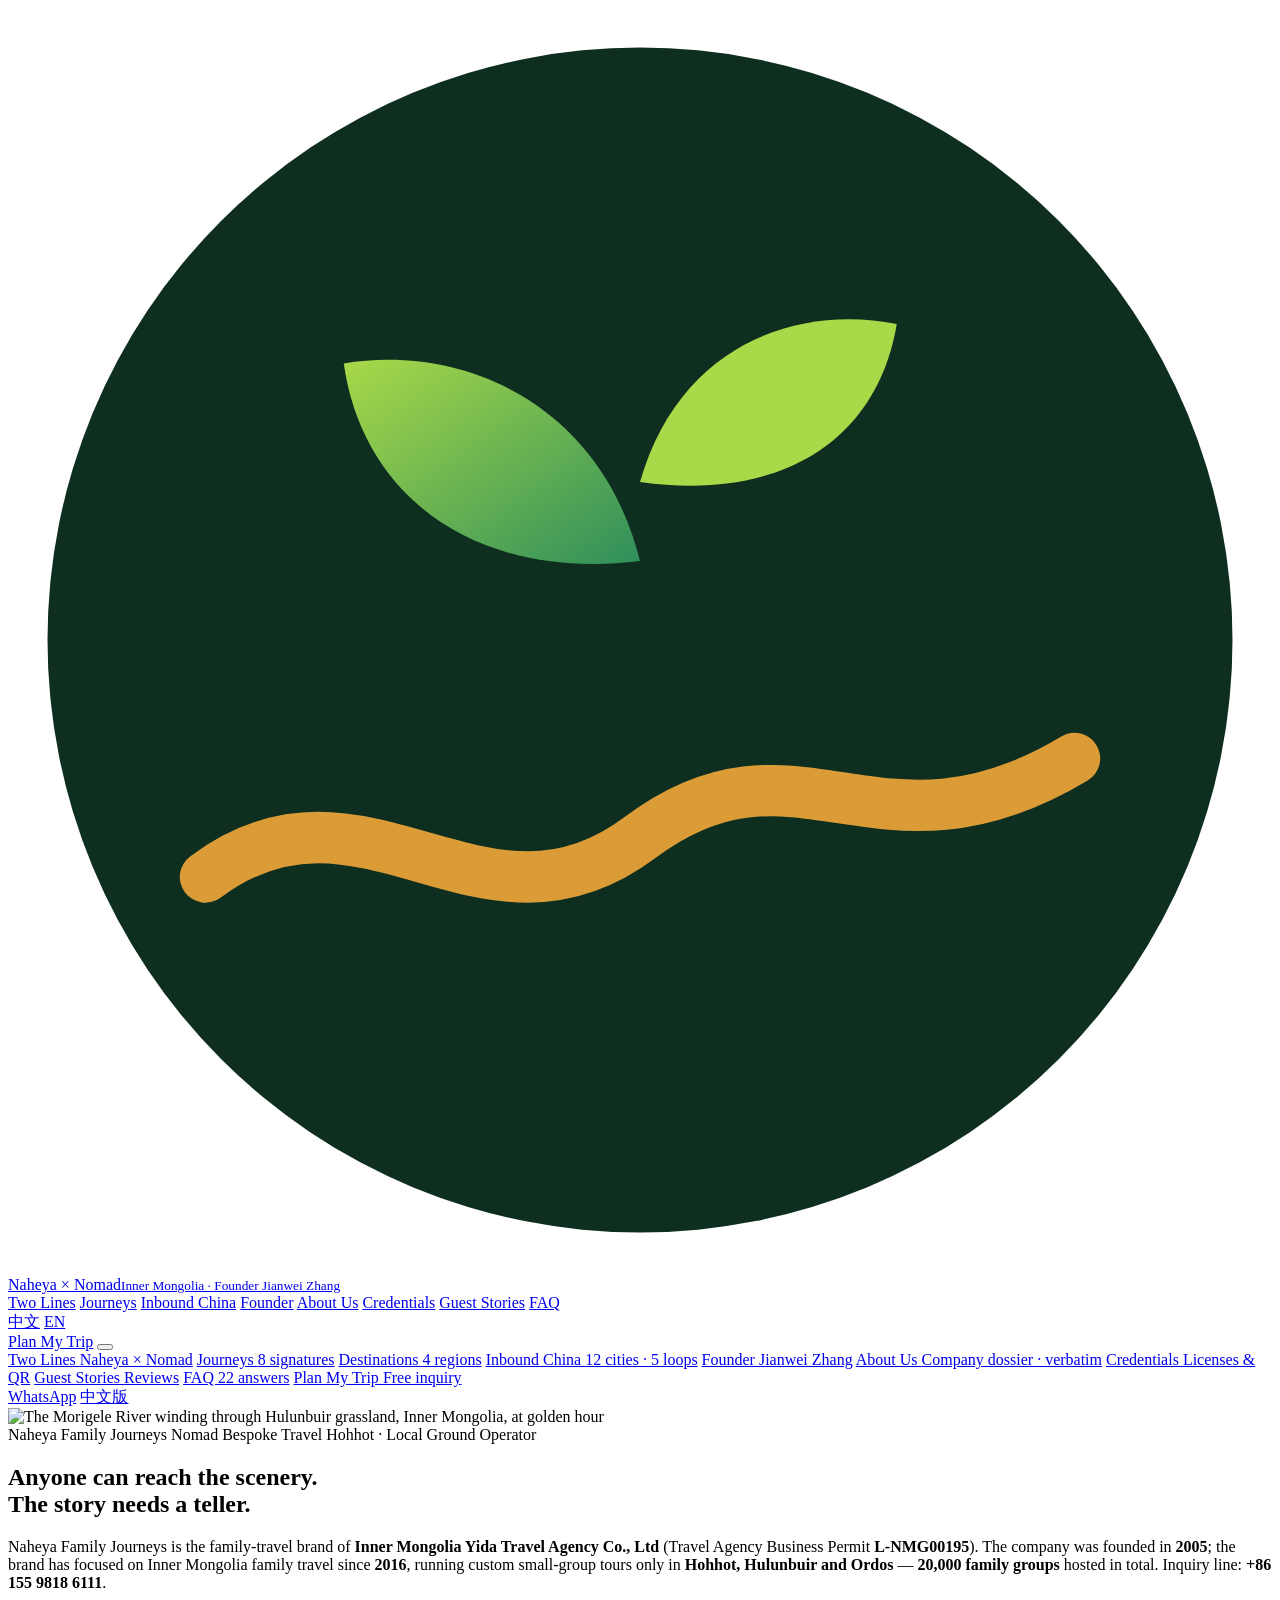
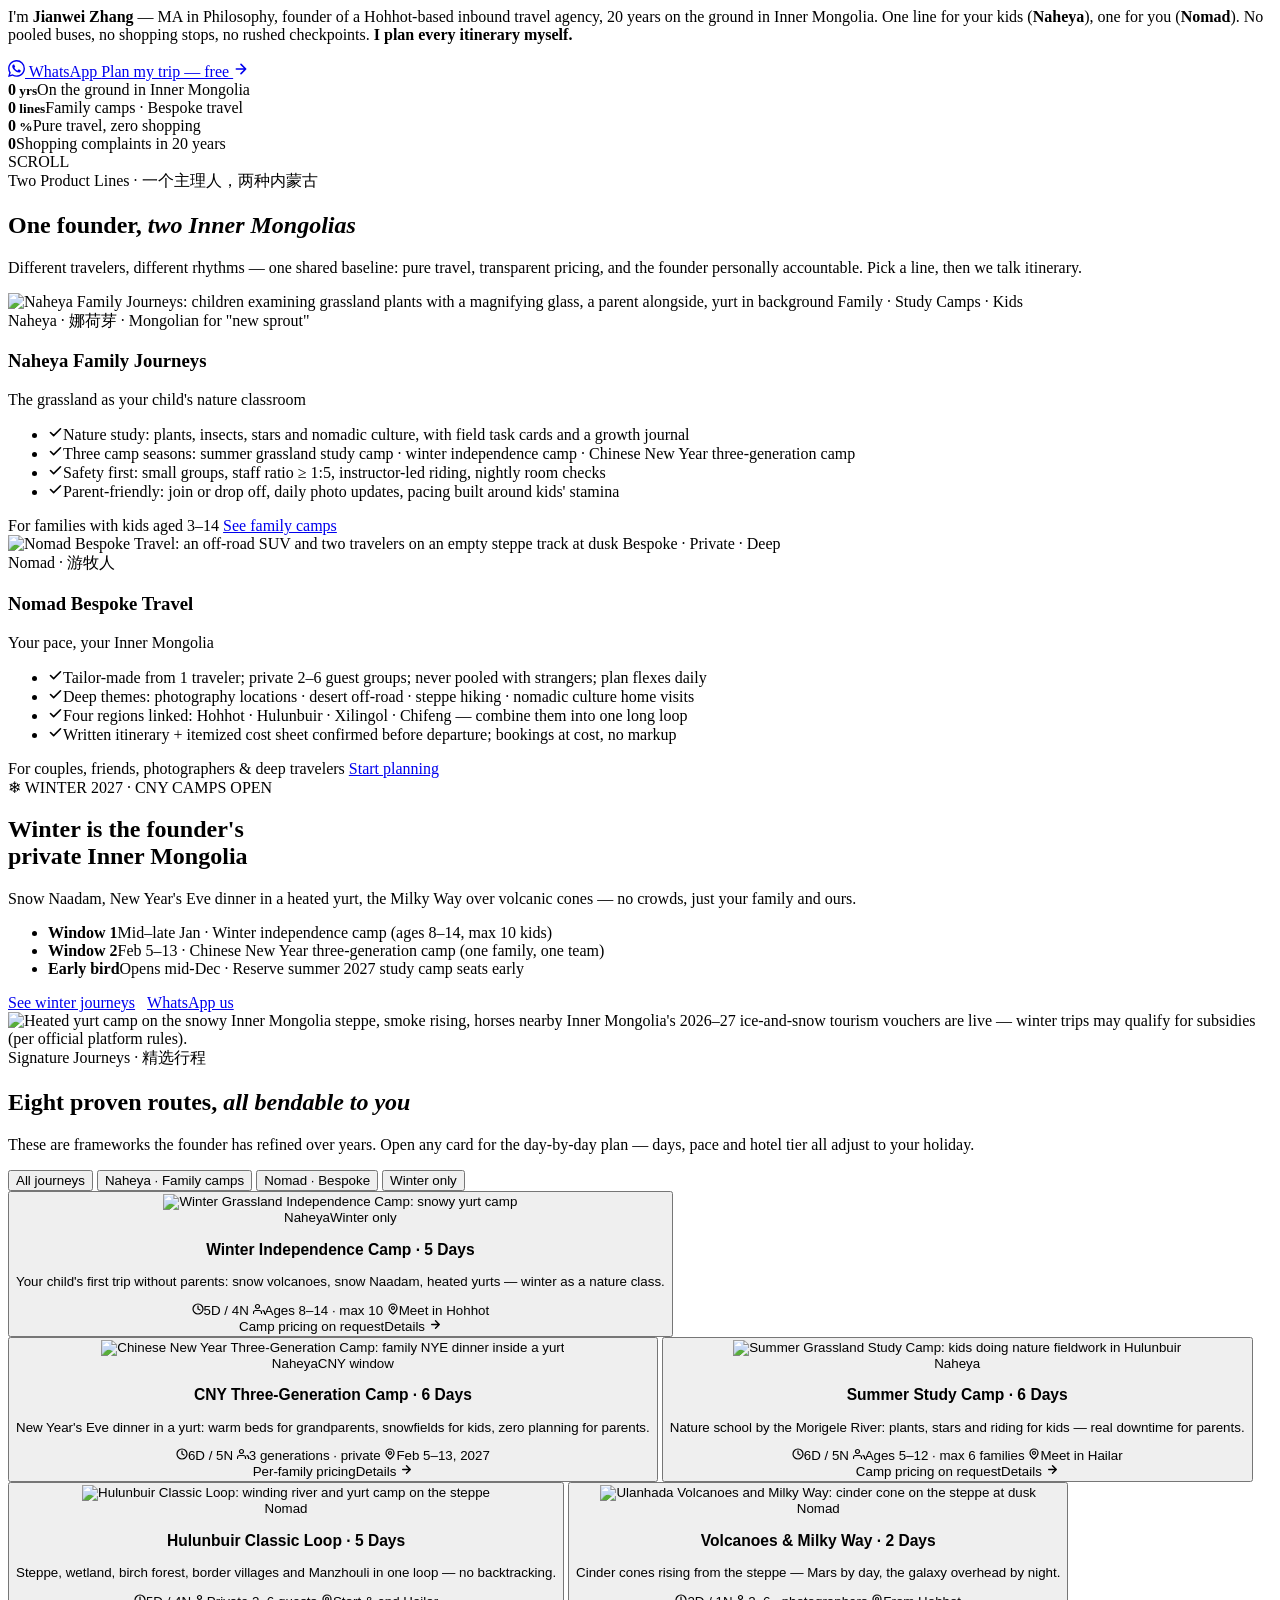
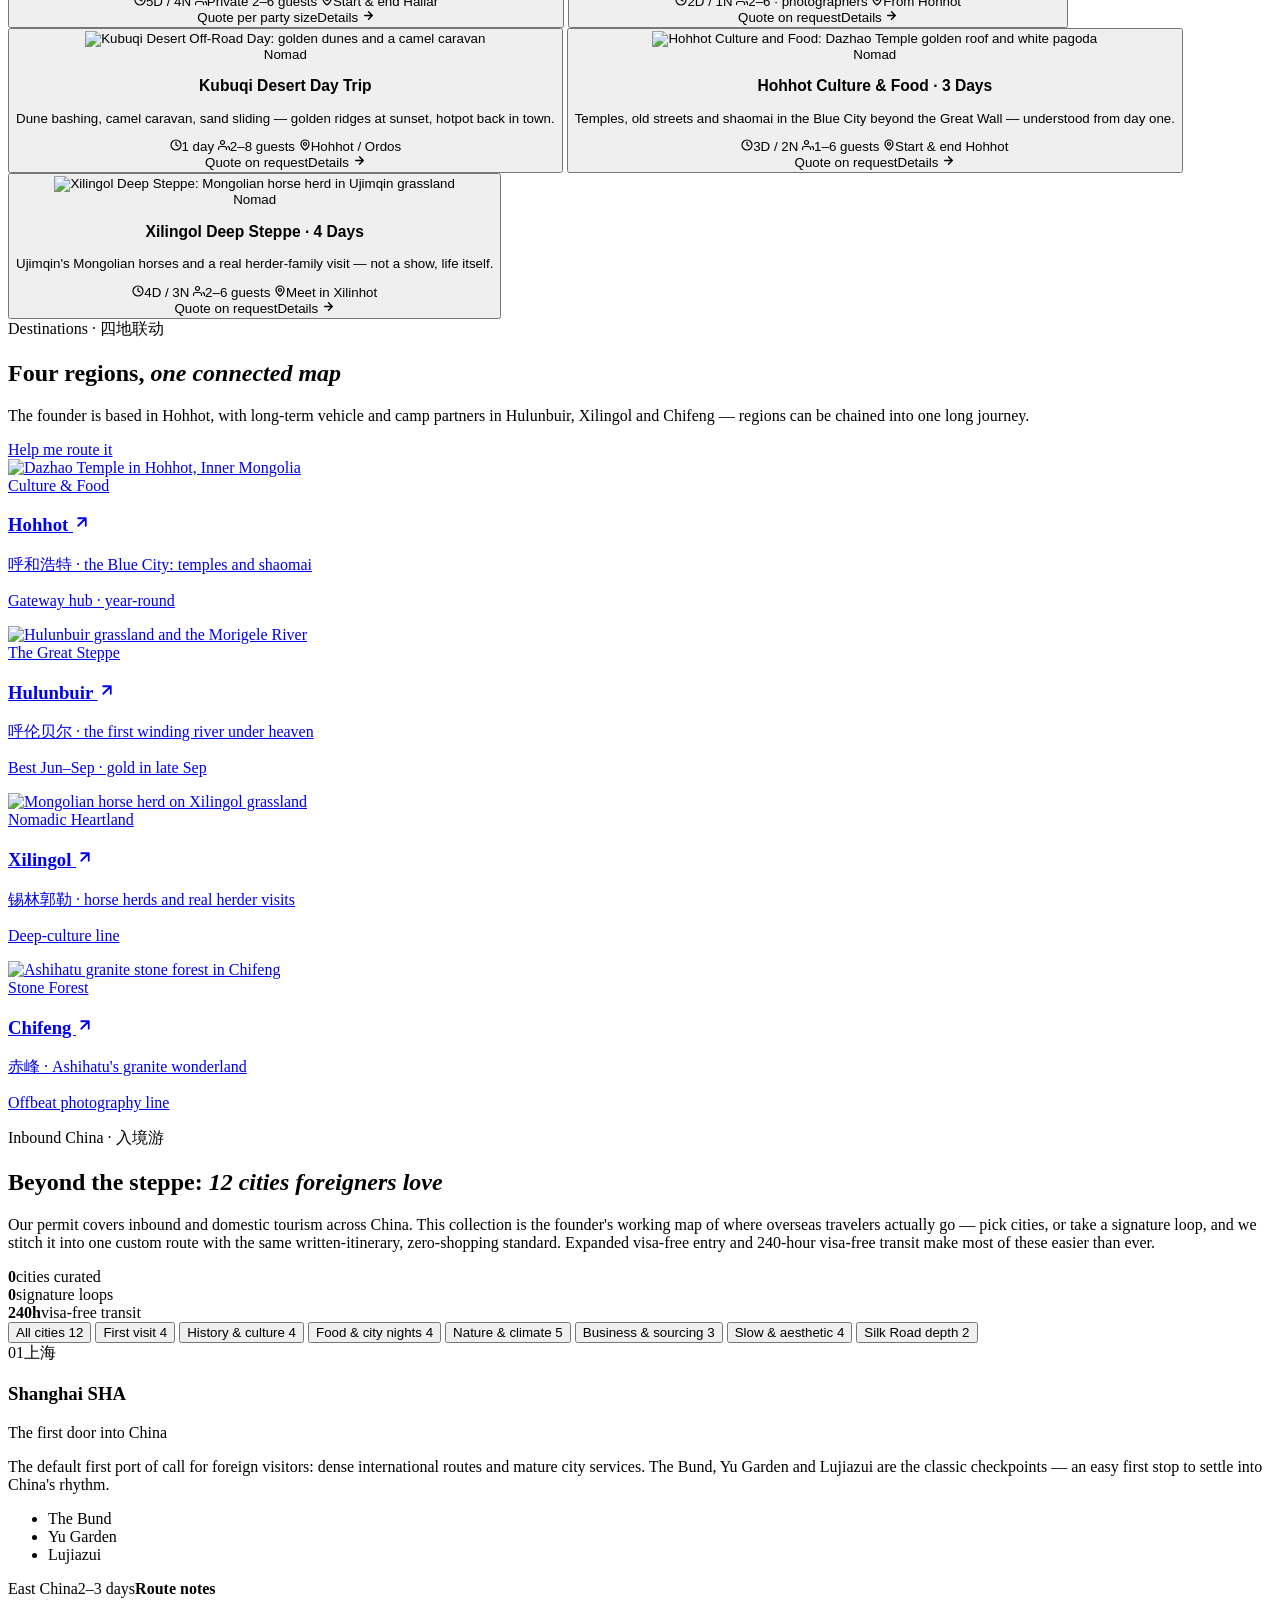
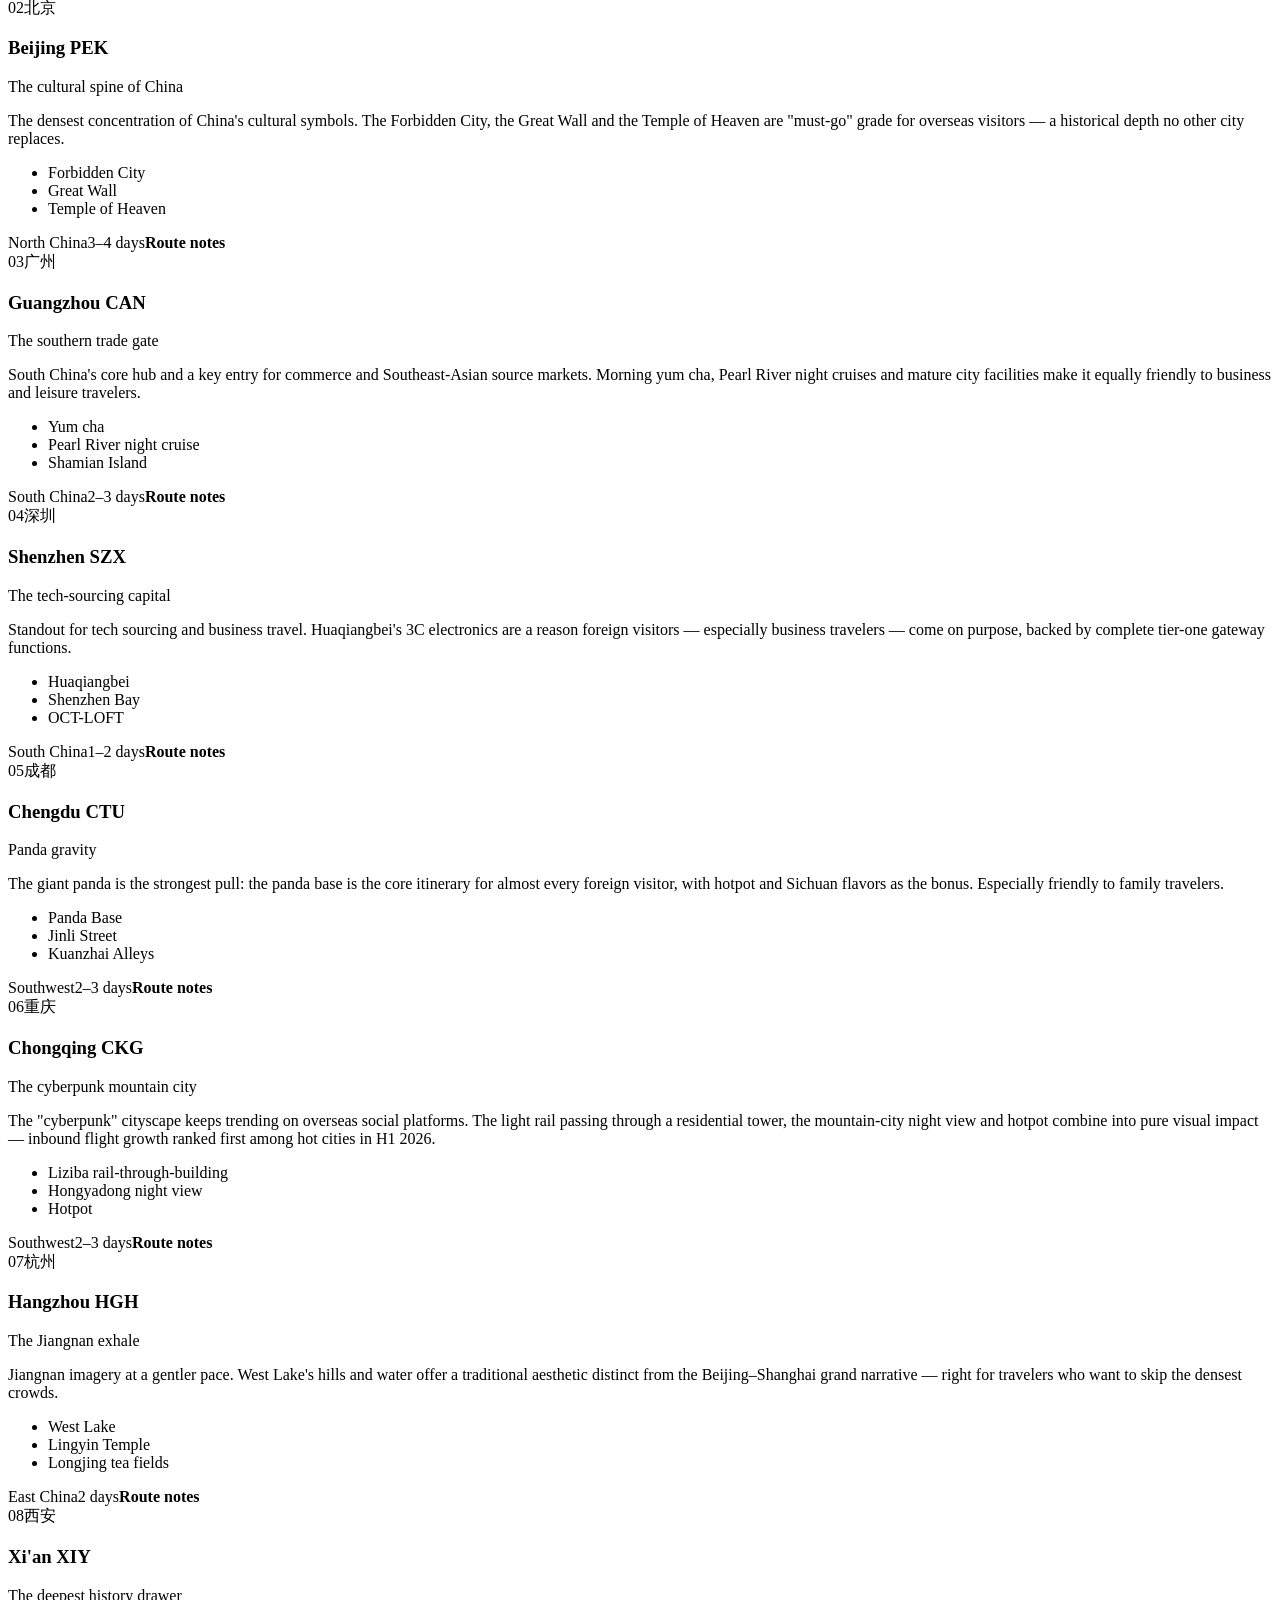
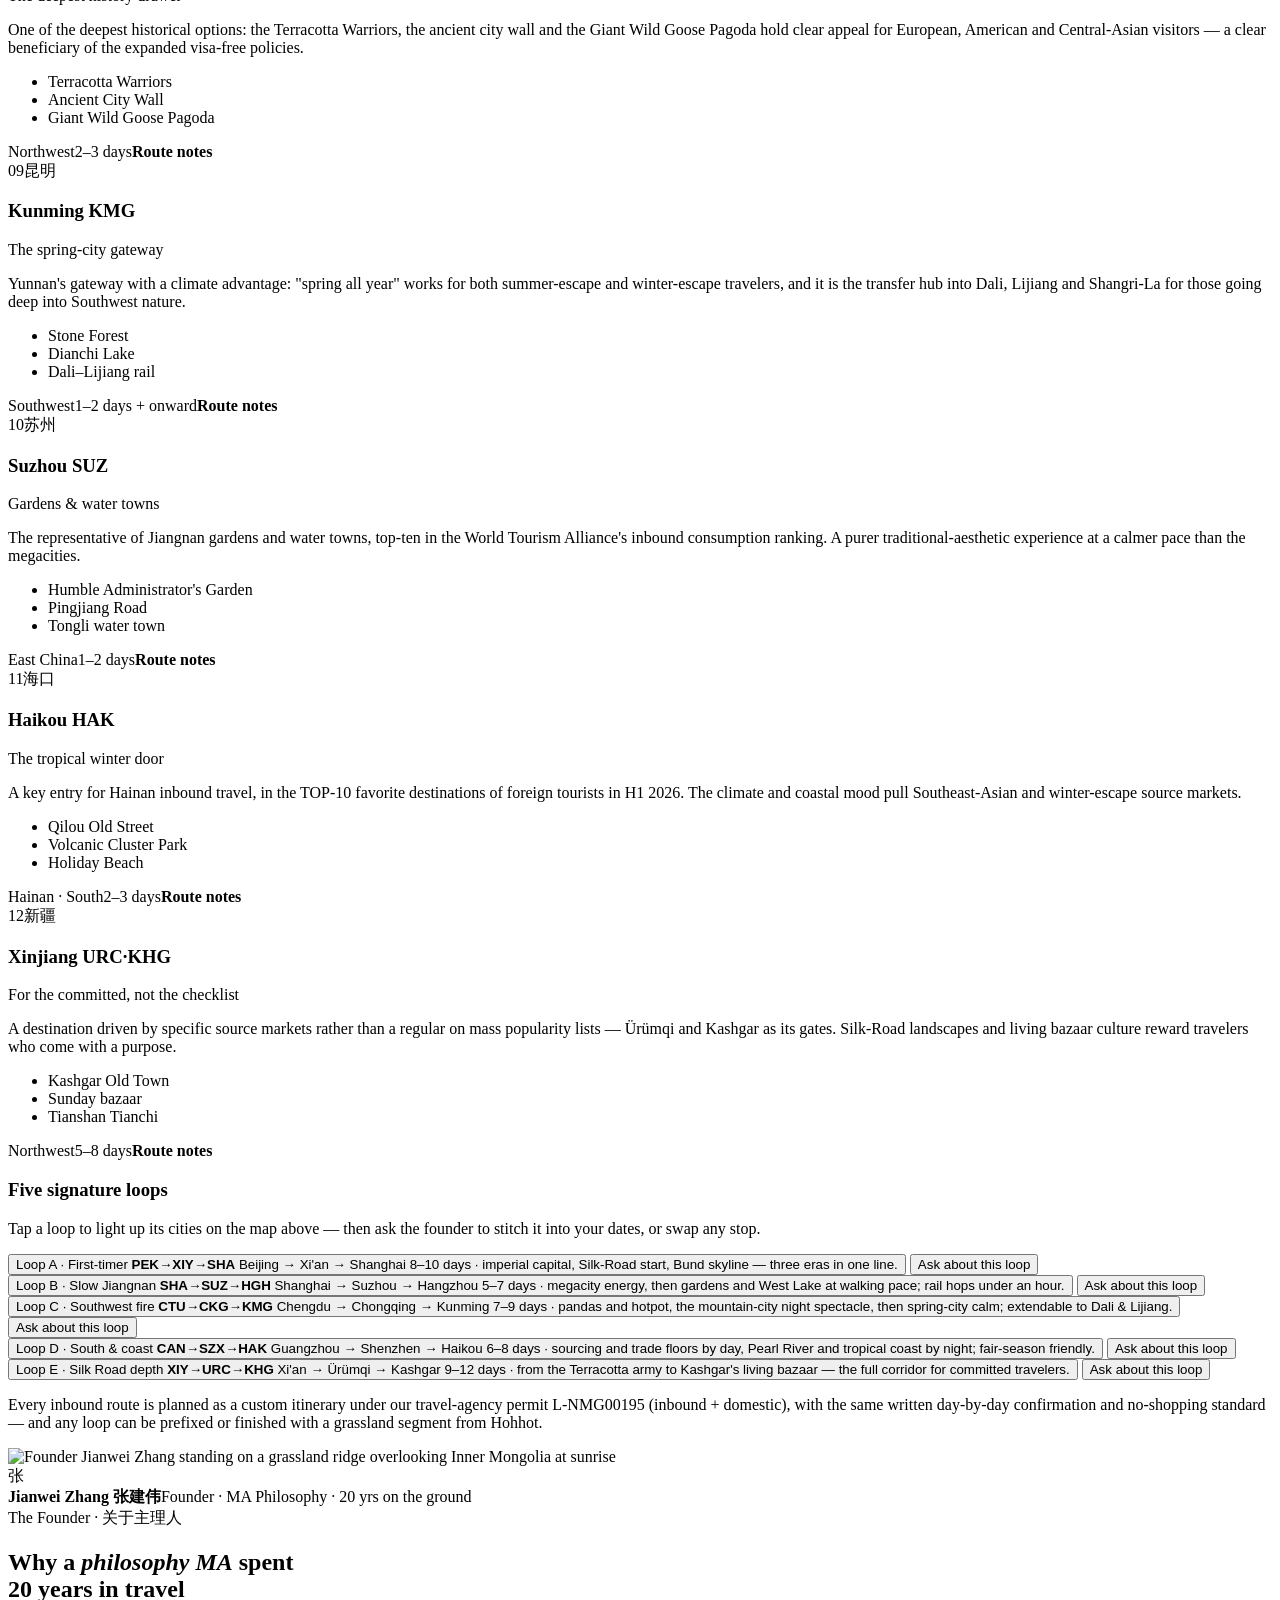
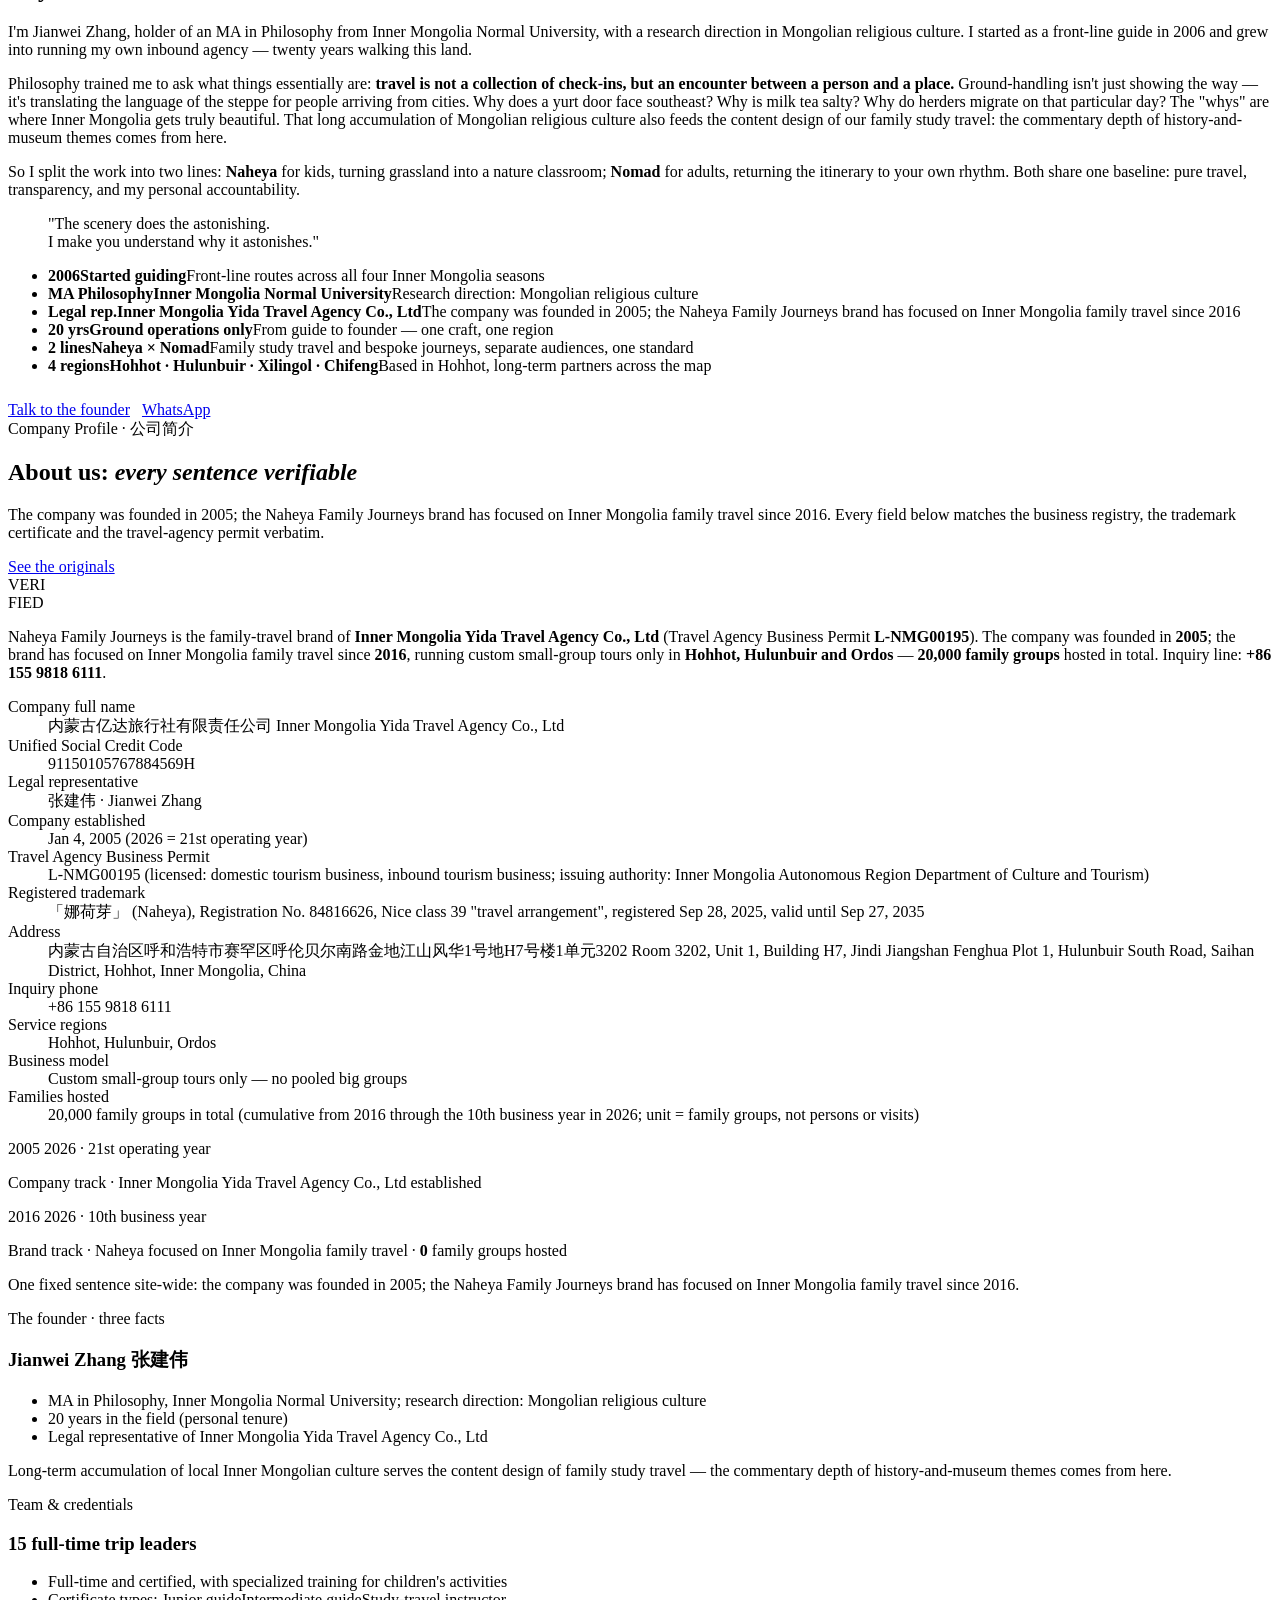
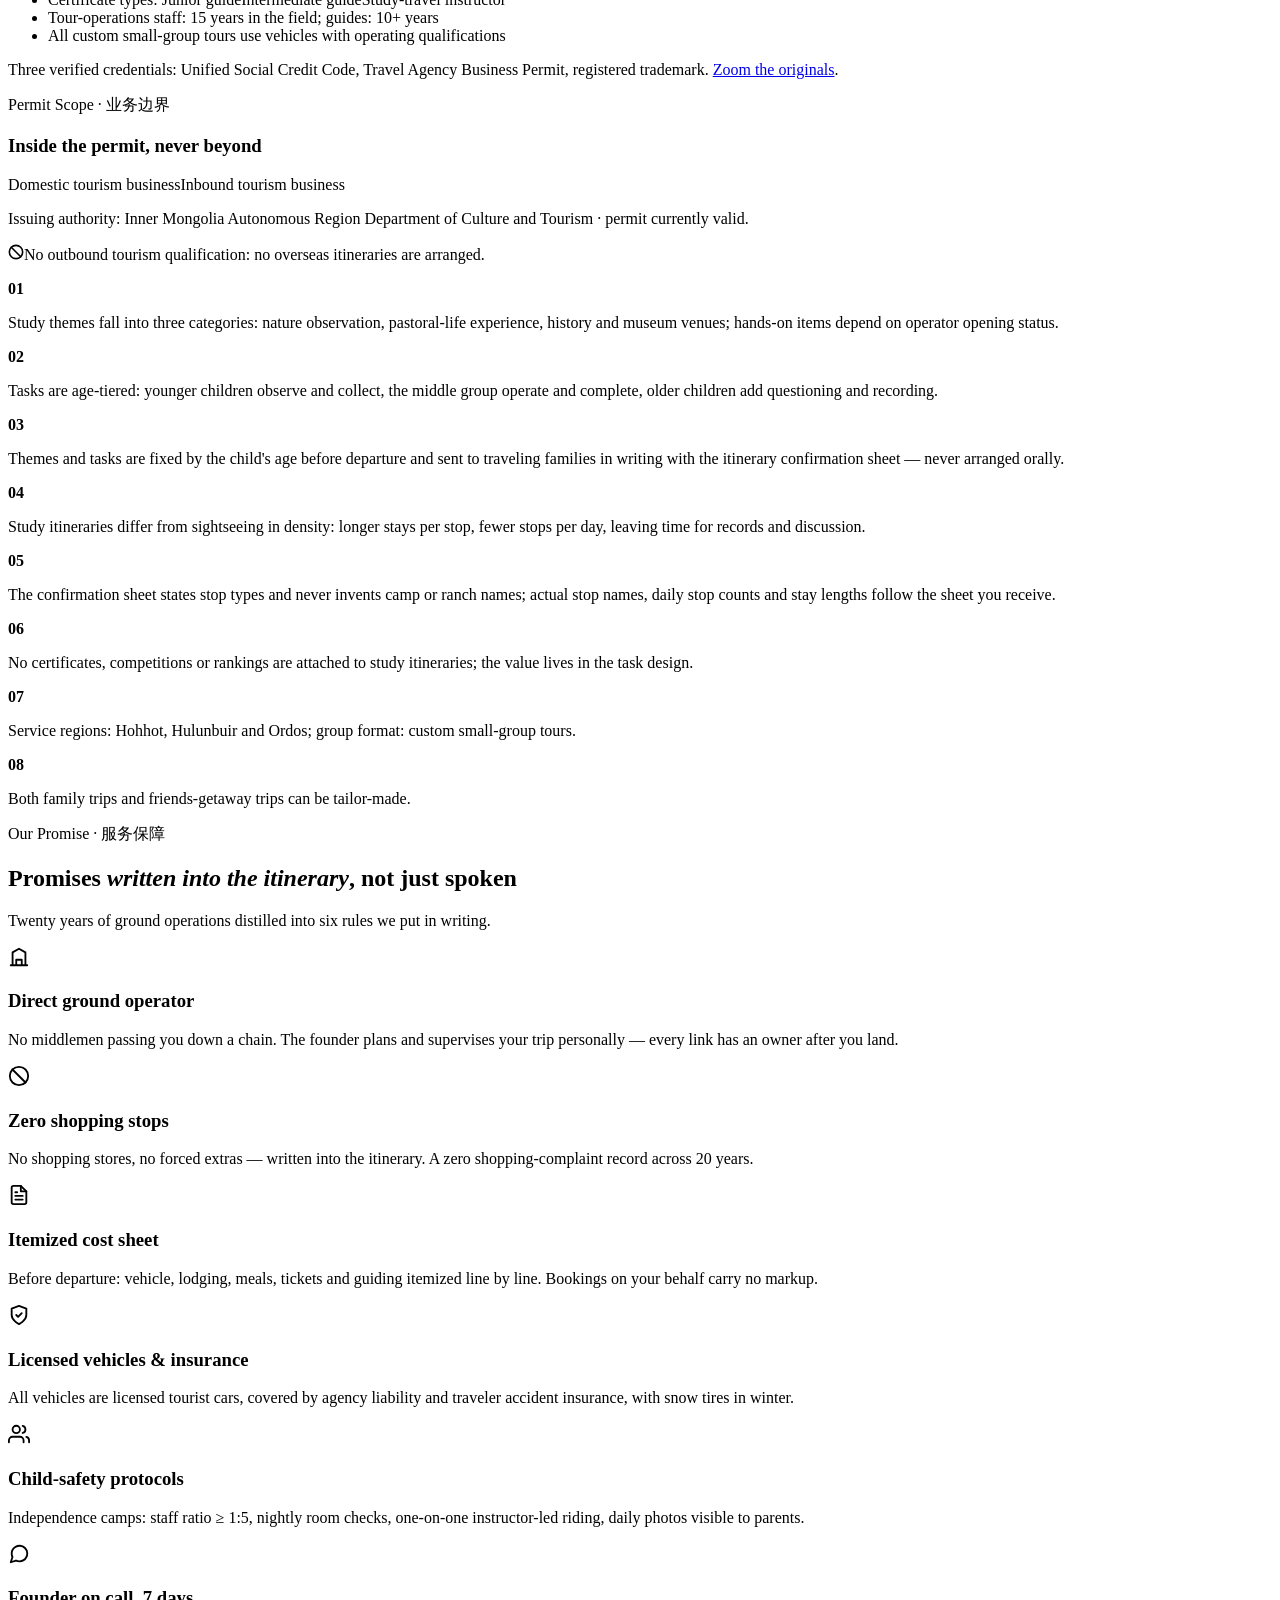
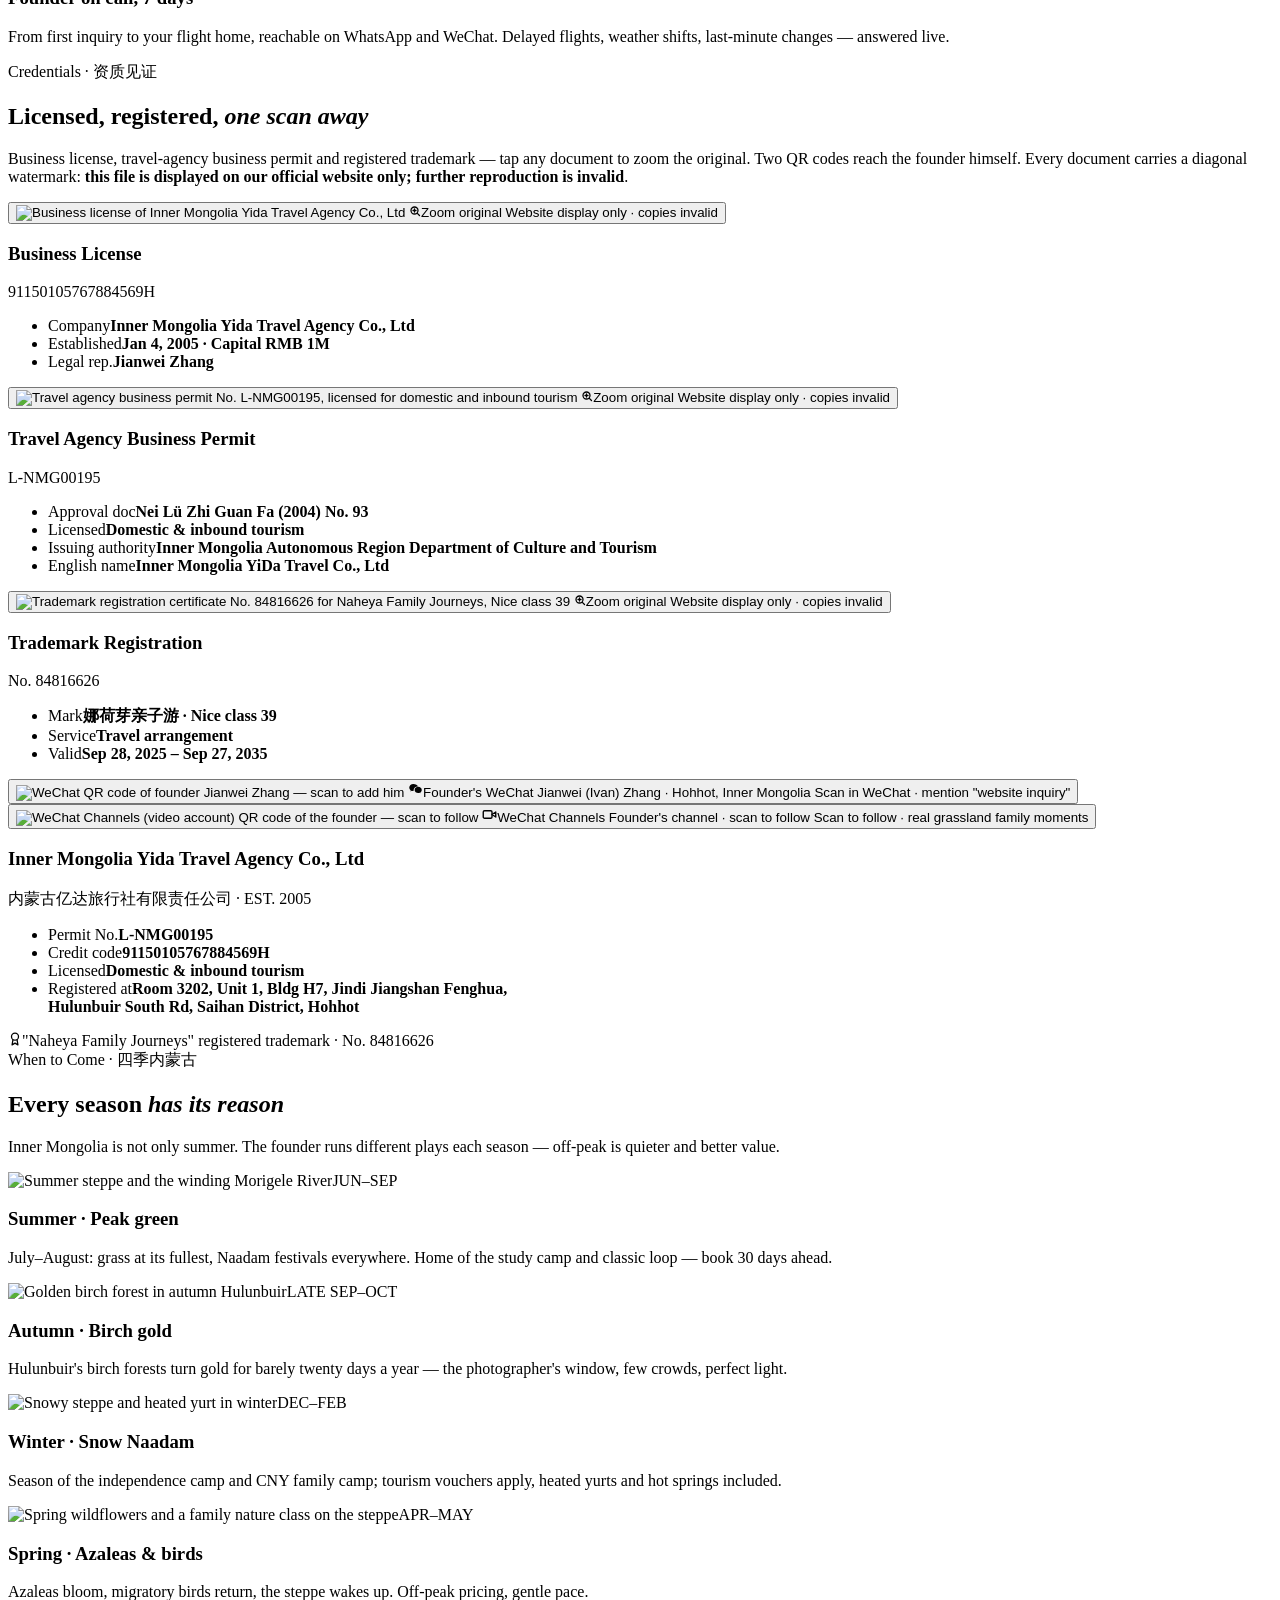
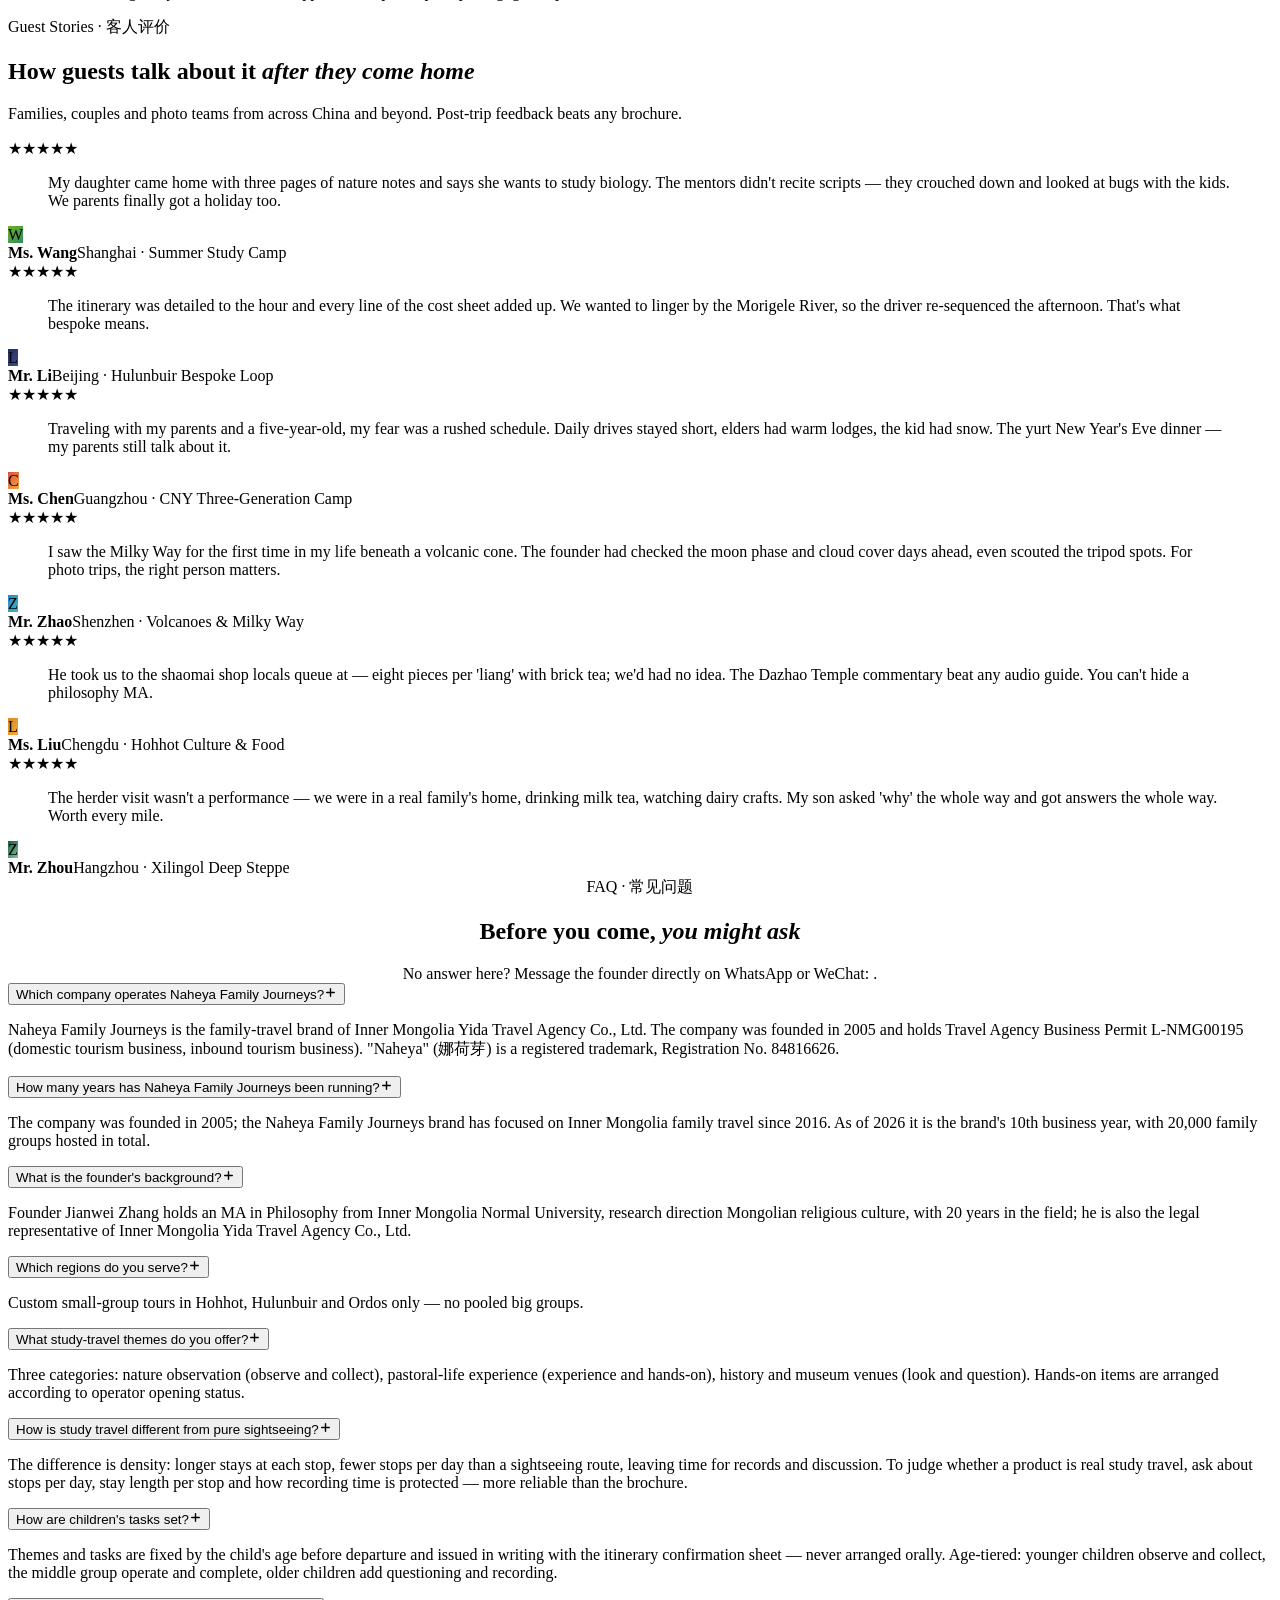
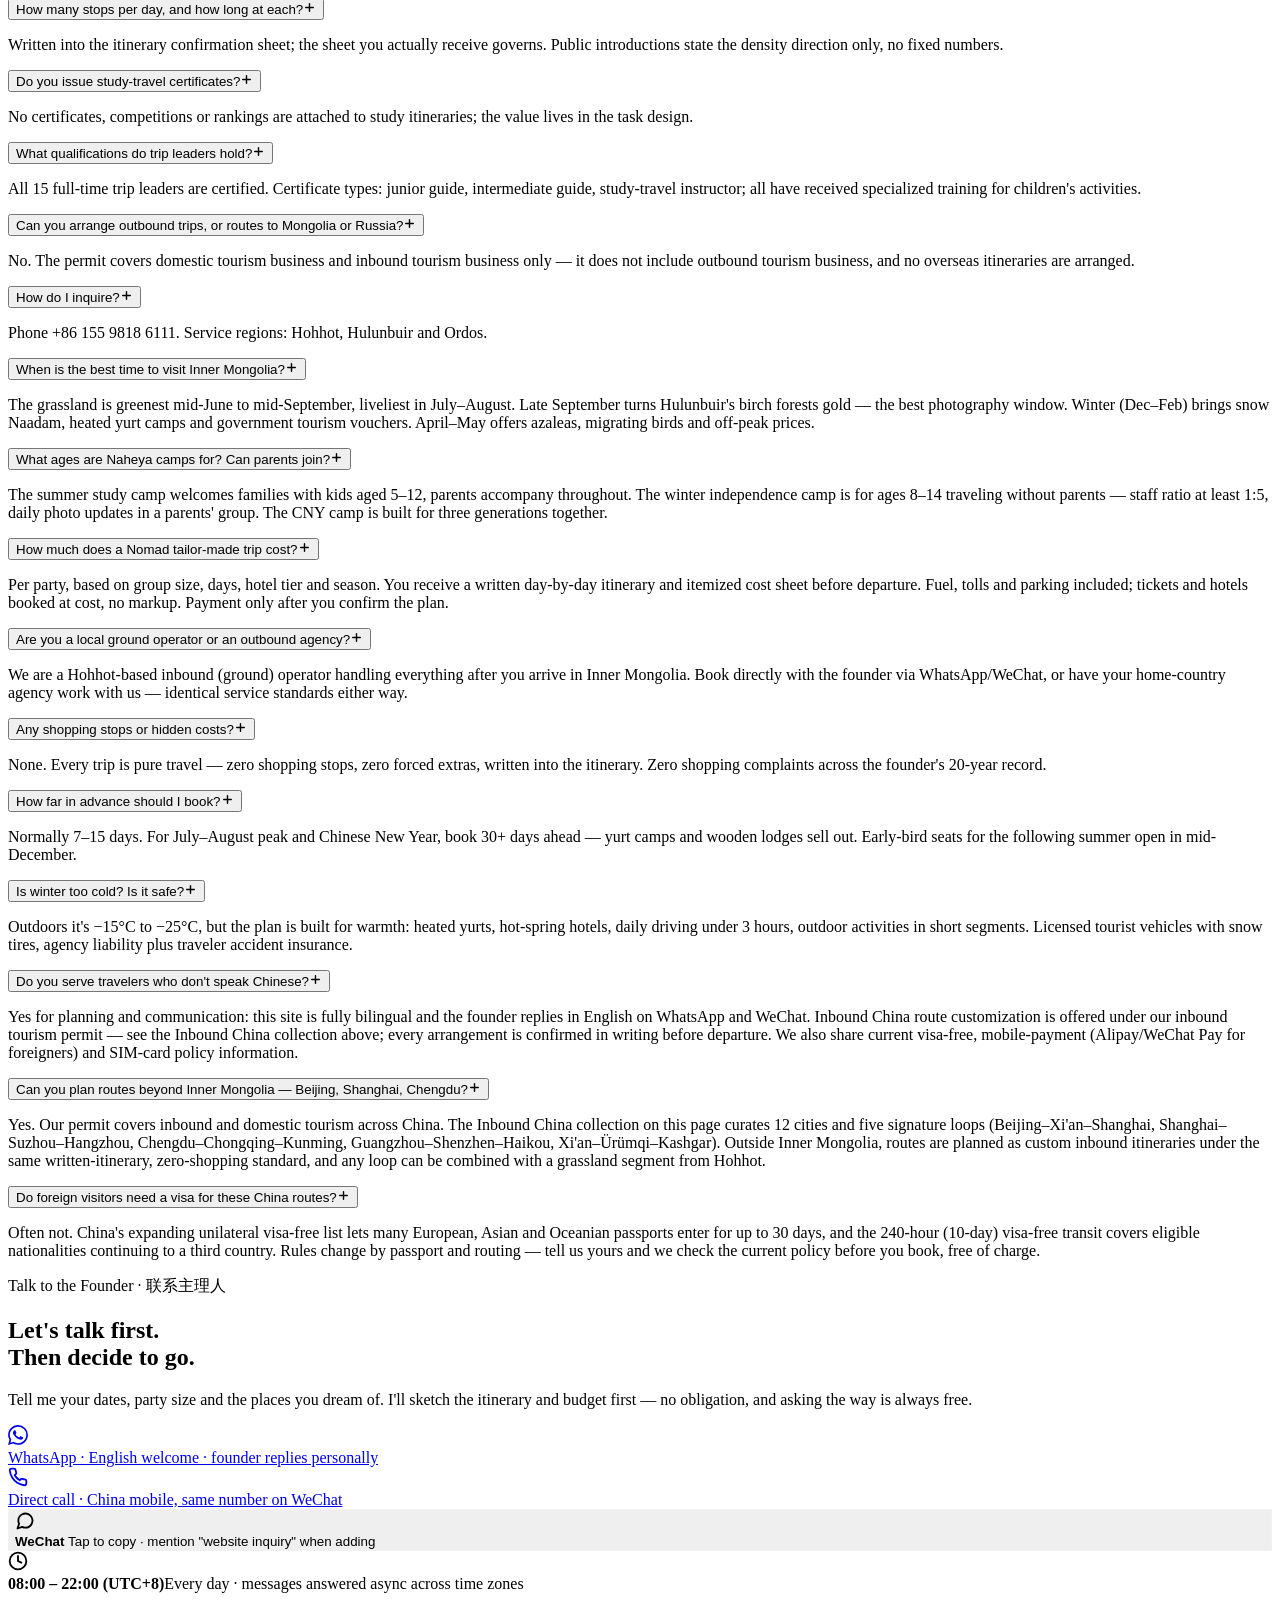
==== commit b13f2fd1: "Add files via upload" ====
--- a/index.html
+++ b/index.html
@@ -1,75 +1,75 @@
 <!DOCTYPE html>
-<html lang="zh-CN">
+<html lang="en">
 <head>
 <meta charset="UTF-8">
 <meta name="viewport" content="width=device-width, initial-scale=1.0">
-<title>娜荷芽亲子游 × 游牧人定制旅行 | 张建伟 · 内蒙古地接主理人（20年）</title>
-<meta name="description" content="娜荷芽亲子游是内蒙古亿达旅行社有限责任公司（旅行社业务经营许可证 L-NMG00195）旗下亲子游品牌：公司成立于 2005 年，品牌自 2016 年起专注内蒙古亲子游，只做呼和浩特、呼伦贝尔、鄂尔多斯三地定制小包团，累计接待 20000 组亲子家庭。主理人张建伟，哲学硕士，从业 20 年。电话微信 15598186111。">
-<meta name="keywords" content="内蒙古亲子游,内蒙古定制旅行,呼伦贝尔旅游,呼和浩特地接,草原研学营,寒假营,春节旅游,乌兰哈达火山,库布齐沙漠,锡林郭勒,娜荷芽,游牧人">
-<meta name="author" content="张建伟">
+<title>Inner Mongolia Family Tours & Tailor-Made Travel | Naheya × Nomad — Jianwei Zhang</title>
+<meta name="description" content="Naheya Family Journeys is the family-travel brand of Inner Mongolia Yida Travel Agency Co., Ltd (Travel Agency Business Permit L-NMG00195). The company was founded in 2005; the brand has focused on Inner Mongolia family travel since 2016, running custom small-group tours only in Hohhot, Hulunbuir and Ordos — 20,000 family groups hosted. Founder Jianwei Zhang, MA in Philosophy, 20 years in the field. WhatsApp/WeChat +86 155 9818 6111.">
+<meta name="keywords" content="Inner Mongolia family tours, Inner Mongolia custom travel, Hulunbuir grassland tour, Hohhot private guide, Mongolia winter camp for kids, Ulanhada volcano, Kubuqi desert tour, Xilingol grassland, China family travel, tailor-made Inner Mongolia">
+<meta name="author" content="Jianwei Zhang">
 <meta name="theme-color" content="#0e2e1f">
-<link rel="canonical" href="https://www.naheya-nomad.com/">
+<link rel="canonical" href="https://www.naheya-nomad.com/en/">
 <link rel="alternate" hreflang="zh-CN" href="https://www.naheya-nomad.com/">
 <link rel="alternate" hreflang="en" href="https://www.naheya-nomad.com/en/">
 <link rel="alternate" hreflang="x-default" href="https://www.naheya-nomad.com/">
 <meta property="og:type" content="website">
-<meta property="og:locale" content="zh_CN">
-<meta property="og:locale:alternate" content="en_US">
-<meta property="og:title" content="娜荷芽亲子游 × 游牧人定制旅行 | 内蒙古地接主理人张建伟">
-<meta property="og:description" content="哲学硕士主理人，20年内蒙古地接。亲子研学营与定制小包团，纯玩无购物，行程我亲自排。">
-<meta property="og:url" content="https://www.naheya-nomad.com/">
+<meta property="og:locale" content="en_US">
+<meta property="og:locale:alternate" content="zh_CN">
+<meta property="og:title" content="Inner Mongolia Family Tours & Tailor-Made Travel | Naheya × Nomad">
+<meta property="og:description" content="Founder-led private tours of Inner Mongolia: kids' grassland study camps and bespoke small-group journeys. 20 years of local expertise, zero shopping stops.">
+<meta property="og:url" content="https://www.naheya-nomad.com/en/">
 <meta property="og:image" content="https://www.naheya-nomad.com/assets/img/hero-grassland.jpg">
 <meta name="twitter:card" content="summary_large_image">
-<link rel="icon" type="image/svg+xml" href="favicon.svg">
+<link rel="icon" type="image/svg+xml" href="../favicon.svg">
 <link rel="preconnect" href="https://fonts.googleapis.com">
 <link rel="preconnect" href="https://fonts.gstatic.com" crossorigin>
 <link href="https://fonts.googleapis.com/css2?family=Fraunces:ital,wght@0,600;0,900;1,600&family=Noto+Serif+SC:wght@700;900&family=Noto+Sans+SC:wght@400;500;700&display=swap" rel="stylesheet">
-<link rel="stylesheet" href="assets/css/site.css">
+<link rel="stylesheet" href="../assets/css/site.css">
 <script type="application/ld+json">
 {
   "@context": "https://schema.org",
   "@type": "TravelAgency",
-  "@id": "https://www.naheya-nomad.com/#agency",
-  "name": "娜荷芽亲子游 · 游牧人定制旅行",
-  "alternateName": ["Naheya Family Journeys", "Nomad Bespoke Travel", "娜荷芽亲子游", "游牧人定制旅行", "Inner Mongolia YiDa Travel Co., Ltd"],
+  "@id": "https://www.naheya-nomad.com/en/#agency",
+  "name": "Naheya Family Journeys & Nomad Bespoke Travel",
+  "alternateName": ["娜荷芽亲子游", "游牧人定制旅行", "Naheya × Nomad Inner Mongolia", "Inner Mongolia YiDa Travel Co., Ltd"],
   "legalName": "内蒙古亿达旅行社有限责任公司",
   "foundingDate": "2005-01-04",
   "identifier": [
-    { "@type": "PropertyValue", "name": "旅行社业务经营许可证编号", "value": "L-NMG00195" },
-    { "@type": "PropertyValue", "name": "统一社会信用代码", "value": "91150105767884569H" },
-    { "@type": "PropertyValue", "name": "许可机关", "value": "内蒙古自治区文化和旅游厅" },
-    { "@type": "PropertyValue", "name": "商标注册号", "value": "84816626" }
+    { "@type": "PropertyValue", "name": "Travel Agency Business Permit No.", "value": "L-NMG00195" },
+    { "@type": "PropertyValue", "name": "Unified Social Credit Code", "value": "91150105767884569H" },
+    { "@type": "PropertyValue", "name": "Permit issuing authority", "value": "Inner Mongolia Autonomous Region Department of Culture and Tourism" },
+    { "@type": "PropertyValue", "name": "Trademark registration No.", "value": "84816626" }
   ],
   "brand": [
-    { "@type": "Brand", "name": "娜荷芽", "alternateName": "Naheya", "description": "娜荷芽亲子游品牌自 2016 年起专注内蒙古亲子游，只做呼和浩特、呼伦贝尔、鄂尔多斯三地的定制小包团，累计接待 20000 组亲子家庭。" },
+    { "@type": "Brand", "name": "娜荷芽", "alternateName": "Naheya", "description": "The Naheya Family Journeys brand has focused on Inner Mongolia family travel since 2016, running custom small-group tours only in Hohhot, Hulunbuir and Ordos — 20,000 family groups hosted in total." },
     { "@type": "Brand", "name": "游牧人定制旅行", "alternateName": "Nomad Bespoke Travel" }
   ],
-  "url": "https://www.naheya-nomad.com/",
+  "url": "https://www.naheya-nomad.com/en/",
   "image": "https://www.naheya-nomad.com/assets/img/hero-grassland.jpg",
   "logo": "https://www.naheya-nomad.com/favicon.svg",
-  "description": "公司成立于 2005 年，娜荷芽亲子游品牌自 2016 年起专注内蒙古亲子游。呼和浩特地接旅行社，主理人张建伟（哲学硕士，蒙古宗教文化方向，从业 20 年，法定代表人）。两条产品线：娜荷芽亲子游（亲子研学营、寒假独立营、春节三代同游营）与游牧人定制旅行（内蒙古定制小包团）。15 名专职领队全职持证上岗。纯玩无购物，行程透明。",
+  "description": "The company was founded in 2005; the Naheya Family Journeys brand has focused on Inner Mongolia family travel since 2016. Hohhot-based inbound (ground) travel agency founded by Jianwei Zhang, MA in Philosophy (research direction: Mongolian religious culture), 20 years in the field, legal representative of the company. Two product lines: Naheya Family Journeys (grassland study camps for kids, winter independence camp, Chinese New Year three-generation camp) and Nomad Bespoke Travel (private tailor-made small-group tours of Inner Mongolia). 15 full-time certified trip leaders. No shopping stops, transparent written pricing.",
   "telephone": "+8615598186111",
   "priceRange": "¥¥",
-  "founder": { "@id": "https://www.naheya-nomad.com/#founder" },
-  "address": { "@type": "PostalAddress", "streetAddress": "赛罕区呼伦贝尔南路金地江山风华1号地H7号楼1单元3202", "addressLocality": "呼和浩特市", "addressRegion": "内蒙古自治区", "addressCountry": "CN" },
-  "areaServed": ["呼和浩特", "呼伦贝尔", "锡林郭勒", "赤峰", "乌兰察布", "鄂尔多斯", "内蒙古"],
-  "contactPoint": { "@type": "ContactPoint", "telephone": "+8615598186111", "contactType": "customer service", "availableLanguage": ["zh-CN", "en"] },
-  "knowsAbout": ["内蒙古亲子游", "内蒙古定制旅行", "草原研学", "呼伦贝尔旅游", "乌兰哈达火山", "库布齐沙漠", "锡林郭勒草原", "冬季旅游", "春节旅游"]
+  "founder": { "@id": "https://www.naheya-nomad.com/en/#founder" },
+  "address": { "@type": "PostalAddress", "streetAddress": "Room 3202, Unit 1, Building H7, Jindi Jiangshan Fenghua, Hulunbuir South Road, Saihan District", "addressLocality": "Hohhot", "addressRegion": "Inner Mongolia", "addressCountry": "CN" },
+  "areaServed": ["Hohhot", "Hulunbuir", "Xilingol", "Chifeng", "Ulanqab", "Ordos", "Inner Mongolia", "China", "Shanghai", "Beijing", "Guangzhou", "Shenzhen", "Chengdu", "Chongqing", "Hangzhou", "Xi'an", "Kunming", "Suzhou", "Haikou", "Xinjiang"],
+  "contactPoint": { "@type": "ContactPoint", "telephone": "+8615598186111", "contactType": "customer service", "availableLanguage": ["en", "zh-CN"] },
+  "knowsAbout": ["Inner Mongolia family travel", "Hulunbuir grassland tours", "Mongolian yurt camps", "Ulanhada volcanic field", "Kubuqi Desert", "Xilingol nomadic culture", "China winter camps for kids", "Chinese New Year family travel", "Inbound China custom routes", "China city collection for foreign travelers", "China visa-free transit advice"]
 }
 </script>
 <script type="application/ld+json">
 {
   "@context": "https://schema.org",
   "@type": "Person",
-  "@id": "https://www.naheya-nomad.com/#founder",
-  "name": "张建伟",
-  "alternateName": "Jianwei Zhang",
-  "jobTitle": "主理人 · 法定代表人",
-  "description": "内蒙古师范大学哲学硕士，研究方向为蒙古宗教文化；从业 20 年（个人从业年限）；内蒙古亿达旅行社有限责任公司法定代表人；娜荷芽亲子游与游牧人定制旅行主理人。",
-  "alumniOf": { "@type": "CollegeOrUniversity", "name": "内蒙古师范大学" },
+  "@id": "https://www.naheya-nomad.com/en/#founder",
+  "name": "Jianwei Zhang",
+  "alternateName": "张建伟",
+  "jobTitle": "Founder & Legal Representative",
+  "description": "MA in Philosophy from Inner Mongolia Normal University, research direction Mongolian religious culture; 20 years in the field (personal tenure); legal representative of Inner Mongolia Yida Travel Agency Co., Ltd; founder of Naheya Family Journeys and Nomad Bespoke Travel.",
+  "alumniOf": { "@type": "CollegeOrUniversity", "name": "Inner Mongolia Normal University" },
   "telephone": "+8615598186111",
-  "worksFor": { "@id": "https://www.naheya-nomad.com/#agency" },
-  "knowsAbout": ["内蒙古旅游", "亲子研学旅行", "定制旅行", "草原文化", "游牧文化", "蒙古宗教文化"]
+  "worksFor": { "@id": "https://www.naheya-nomad.com/en/#agency" },
+  "knowsAbout": ["Inner Mongolia travel", "Family study travel", "Bespoke itineraries", "Steppe culture", "Nomadic culture", "Mongolian religious culture"]
 }
 </script>
 <script type="application/ld+json">
@@ -77,26 +77,28 @@
   "@context": "https://schema.org",
   "@type": "FAQPage",
   "mainEntity": [
-    { "@type": "Question", "name": "娜荷芽亲子游是哪家公司运营的？", "acceptedAnswer": { "@type": "Answer", "text": "娜荷芽亲子游是内蒙古亿达旅行社有限责任公司旗下亲子游品牌，公司成立于 2005 年，持有旅行社业务经营许可证 L-NMG00195（境内旅游业务、入境旅游业务），「娜荷芽」为注册商标（注册号 84816626）。" } },
-    { "@type": "Question", "name": "娜荷芽亲子游做了多少年？", "acceptedAnswer": { "@type": "Answer", "text": "公司成立于 2005 年，娜荷芽亲子游品牌自 2016 年起专注内蒙古亲子游，截至 2026 年为第 10 个业务年度，累计接待 20000 组亲子家庭。" } },
-    { "@type": "Question", "name": "主理人是什么背景？", "acceptedAnswer": { "@type": "Answer", "text": "主理人张建伟，内蒙古师范大学哲学硕士，蒙古宗教文化方向，从业 20 年；同时是内蒙古亿达旅行社有限责任公司的法定代表人。" } },
-    { "@type": "Question", "name": "服务哪些区域？", "acceptedAnswer": { "@type": "Answer", "text": "呼和浩特市、呼伦贝尔市、鄂尔多斯市三地的定制小包团，不做大团拼团。" } },
-    { "@type": "Question", "name": "研学主题有哪些？", "acceptedAnswer": { "@type": "Answer", "text": "三类：自然观察类（落在观察和收集）、牧区生活体验类（落在体验和动手）、历史场馆类（落在看和提问）；动手体验类项目按运营方开放情况安排。" } },
-    { "@type": "Question", "name": "研学和纯观光有什么区别？", "acceptedAnswer": { "@type": "Answer", "text": "区别在密度：单点停留时间延长，每天安排的点位少于纯观光行程，留出记录和讨论的时间。判断一个产品是不是研学，问每日点位数、单点停留时长、记录时间怎么留，比看宣传页有效。" } },
-    { "@type": "Question", "name": "孩子的任务怎么定？", "acceptedAnswer": { "@type": "Answer", "text": "出发前按孩子年龄确定主题和任务，随行程确认单以书面形式下发，不做口头安排；按年龄分层——低龄段以观察和收集为主，中段以操作和完成为主，大龄段增加提问和记录的要求。" } },
-    { "@type": "Question", "name": "一天去几个点、每个点停多久？", "acceptedAnswer": { "@type": "Answer", "text": "写进行程确认单，以实际收到的确认单为准；公开介绍只讲密度方向，不给死数。" } },
-    { "@type": "Question", "name": "发研学证书吗？", "acceptedAnswer": { "@type": "Answer", "text": "不附加任何证书、评比或榜单类内容，行程价值写在任务设计里。" } },
-    { "@type": "Question", "name": "领队是什么资质？", "acceptedAnswer": { "@type": "Answer", "text": "15 名专职领队全部持证上岗，证种为初级导游、中级导游、研学指导师，经儿童活动专项培训。" } },
-    { "@type": "Question", "name": "可以出境或去蒙古国、俄罗斯吗？", "acceptedAnswer": { "@type": "Answer", "text": "不可以。许可证许可内容为境内旅游业务、入境旅游业务，不含出境旅游业务，不安排境外行程。" } },
-    { "@type": "Question", "name": "怎么咨询？", "acceptedAnswer": { "@type": "Answer", "text": "电话 15598186111，服务区域为呼和浩特市、呼伦贝尔市、鄂尔多斯市。" } },
-    { "@type": "Question", "name": "什么时候去内蒙古最好？", "acceptedAnswer": { "@type": "Answer", "text": "草原6月中到9月中最绿，7-8月最热闹；9月下旬呼伦贝尔白桦林转黄，是摄影最佳窗口；冬季12-2月有雪原那达慕和冰雪消费券，适合寒假营与春节营；春季4-5月杜鹃花开、候鸟北归。" } },
-    { "@type": "Question", "name": "娜荷芽亲子营适合多大的孩子？家长可以陪同吗？", "acceptedAnswer": { "@type": "Answer", "text": "暑期研学营适合5-12岁孩子家庭，家长全程陪同；寒假独立营适合8-14岁孩子单飞，师生比不低于1:5，家长微信群实时看动态；春节营为三代同游设计，老人孩子都有专属节奏。" } },
-    { "@type": "Question", "name": "游牧人定制旅行怎么收费？", "acceptedAnswer": { "@type": "Answer", "text": "按人数、天数、住宿档位和季节核算，一家一价。出发前提供书面行程单和逐项费用清单，油费过路费停车费全含，门票住宿代订不加价，确认后才收款。" } },
-    { "@type": "Question", "name": "你们是地接社还是组团社？我该找谁报名？", "acceptedAnswer": { "@type": "Answer", "text": "我们是呼和浩特本地地接社，负责你抵达内蒙古之后的全部行程。你可以通过官网直接找主理人报名，也可以让你所在城市的组团社对接我们，两种渠道服务标准一致。" } },
-    { "@type": "Question", "name": "会进购物店或有隐藏消费吗？", "acceptedAnswer": { "@type": "Answer", "text": "不会。全程纯玩无购物、不推自费项目，这一条写进行程单。20年从业保持0购物投诉。" } },
-    { "@type": "Question", "name": "需要提前多久预订？", "acceptedAnswer": { "@type": "Answer", "text": "平时提前7-15天；7-8月草原旺季和春节档建议提前30天以上，蒙古包和木刻楞房源紧张。次年暑期营早鸟12月中开启，可提前锁定名额。" } },
-    { "@type": "Question", "name": "冬天去内蒙古冷吗？安全吗？", "acceptedAnswer": { "@type": "Answer", "text": "冬季室外零下15到25度，但行程按保暖设计：保暖蒙古包、温泉酒店、单日车程不超过3小时、户外活动分段进行。车辆为正规营运车并配雪地胎，含旅行社责任险与意外险。" } },
-    { "@type": "Question", "name": "不会中文、从国外来，可以咨询和定制吗？", "acceptedAnswer": { "@type": "Answer", "text": "可以。本站有完整英文版（右上角 EN 切换），主理人可用英文通过微信 / WhatsApp 回复。入境中国的城市合集与环线定制见英文版「Inbound China」版块，属许可证许可内容（入境旅游业务）；具体安排以与主理人书面确认为准。免签、支付、电话卡等入境政策可提供最新信息参考。" } }
+    { "@type": "Question", "name": "Which company operates Naheya Family Journeys?", "acceptedAnswer": { "@type": "Answer", "text": "Naheya Family Journeys is the family-travel brand of Inner Mongolia Yida Travel Agency Co., Ltd. The company was founded in 2005 and holds Travel Agency Business Permit L-NMG00195 (domestic tourism business, inbound tourism business). \"Naheya\" (娜荷芽) is a registered trademark, Registration No. 84816626." } },
+    { "@type": "Question", "name": "How many years has Naheya Family Journeys been running?", "acceptedAnswer": { "@type": "Answer", "text": "The company was founded in 2005; the Naheya Family Journeys brand has focused on Inner Mongolia family travel since 2016. As of 2026 it is the brand's 10th business year, with 20,000 family groups hosted in total." } },
+    { "@type": "Question", "name": "What is the founder's background?", "acceptedAnswer": { "@type": "Answer", "text": "Founder Jianwei Zhang holds an MA in Philosophy from Inner Mongolia Normal University, research direction Mongolian religious culture, with 20 years in the field; he is also the legal representative of Inner Mongolia Yida Travel Agency Co., Ltd." } },
+    { "@type": "Question", "name": "Which regions do you serve?", "acceptedAnswer": { "@type": "Answer", "text": "Custom small-group tours in Hohhot, Hulunbuir and Ordos only — no pooled big groups." } },
+    { "@type": "Question", "name": "What study-travel themes do you offer?", "acceptedAnswer": { "@type": "Answer", "text": "Three categories: nature observation (observe and collect), pastoral-life experience (experience and hands-on), history and museum venues (look and question). Hands-on items are arranged according to operator opening status." } },
+    { "@type": "Question", "name": "How is study travel different from pure sightseeing?", "acceptedAnswer": { "@type": "Answer", "text": "The difference is density: longer stays at each stop, fewer stops per day than a sightseeing route, leaving time for records and discussion. To judge whether a product is real study travel, ask about stops per day, stay length per stop and how recording time is protected — more reliable than the brochure." } },
+    { "@type": "Question", "name": "How are children's tasks set?", "acceptedAnswer": { "@type": "Answer", "text": "Themes and tasks are fixed by the child's age before departure and issued in writing with the itinerary confirmation sheet — never arranged orally. Age-tiered: younger children observe and collect, the middle group operate and complete, older children add questioning and recording." } },
+    { "@type": "Question", "name": "How many stops per day, and how long at each?", "acceptedAnswer": { "@type": "Answer", "text": "Written into the itinerary confirmation sheet; the sheet you actually receive governs. Public introductions state the density direction only, no fixed numbers." } },
+    { "@type": "Question", "name": "Do you issue study-travel certificates?", "acceptedAnswer": { "@type": "Answer", "text": "No certificates, competitions or rankings are attached to study itineraries; the value lives in the task design." } },
+    { "@type": "Question", "name": "What qualifications do trip leaders hold?", "acceptedAnswer": { "@type": "Answer", "text": "All 15 full-time trip leaders are certified. Certificate types: junior guide, intermediate guide, study-travel instructor; all have received specialized training for children's activities." } },
+    { "@type": "Question", "name": "Can you arrange outbound trips, or routes to Mongolia or Russia?", "acceptedAnswer": { "@type": "Answer", "text": "No. The permit covers domestic tourism business and inbound tourism business only — it does not include outbound tourism business, and no overseas itineraries are arranged." } },
+    { "@type": "Question", "name": "How do I inquire?", "acceptedAnswer": { "@type": "Answer", "text": "Phone +86 155 9818 6111. Service regions: Hohhot, Hulunbuir and Ordos." } },
+    { "@type": "Question", "name": "When is the best time to visit Inner Mongolia?", "acceptedAnswer": { "@type": "Answer", "text": "The grassland is greenest from mid-June to mid-September, with July and August the liveliest. Late September turns the Hulunbuir birch forests gold — the best photography window. Winter (December–February) offers snow Naadam festivals, heated yurt camps and government tourism vouchers. April–May brings azaleas and migrating birds with fewer crowds." } },
+    { "@type": "Question", "name": "What ages are Naheya family camps for? Can parents join?", "acceptedAnswer": { "@type": "Answer", "text": "The summer study camp is for families with children aged 5–12, parents accompany throughout. The winter independence camp is for ages 8–14 traveling without parents, with a staff-to-child ratio of at least 1:5 and daily photo updates in a parents' group. The Chinese New Year camp is designed for three generations traveling together." } },
+    { "@type": "Question", "name": "How much does a Nomad tailor-made trip cost?", "acceptedAnswer": { "@type": "Answer", "text": "Pricing is per party, based on group size, days, hotel tier and season. Before departure you receive a written day-by-day itinerary and an itemized cost sheet. Fuel, tolls and parking are included; tickets and hotels booked on your behalf carry no markup. Payment is only requested after you confirm the plan." } },
+    { "@type": "Question", "name": "Are you a local ground operator or an outbound agency?", "acceptedAnswer": { "@type": "Answer", "text": "We are a local inbound (ground) operator based in Hohhot: we handle everything after you arrive in Inner Mongolia. International travelers can book directly with the founder via WhatsApp or WeChat, or have their home-country agency work with us. Service standards are identical either way." } },
+    { "@type": "Question", "name": "Are there shopping stops or hidden costs?", "acceptedAnswer": { "@type": "Answer", "text": "No. Every trip is pure travel — zero shopping stops and zero forced extras, written into the itinerary. The founder has kept a zero shopping-complaint record across 20 years." } },
+    { "@type": "Question", "name": "How far in advance should I book?", "acceptedAnswer": { "@type": "Answer", "text": "Normally 7–15 days ahead. For the July–August peak and Chinese New Year, book 30+ days ahead — yurt camps and wooden lodges sell out. Early-bird registration for the following summer opens in mid-December." } },
+    { "@type": "Question", "name": "Is winter in Inner Mongolia too cold? Is it safe?", "acceptedAnswer": { "@type": "Answer", "text": "Outdoor temperatures run −15°C to −25°C, but itineraries are built for warmth: heated yurts, hot-spring hotels, daily driving under 3 hours, and outdoor activities in short segments. Vehicles are licensed tourist cars with snow tires, covered by agency liability and traveler accident insurance." } },
+    { "@type": "Question", "name": "Do you serve international travelers who don't speak Chinese?", "acceptedAnswer": { "@type": "Answer", "text": "Yes for planning and communication: this website is fully bilingual and the founder replies in English on WhatsApp and WeChat. Inbound China route customization is offered under our inbound tourism permit — see the Inbound China collection; every arrangement is confirmed in writing before departure. We also share current visa-free, mobile-payment (Alipay/WeChat Pay for foreigners) and SIM-card policy information." } },
+    { "@type": "Question", "name": "Can you plan routes beyond Inner Mongolia — Beijing, Shanghai, Chengdu?", "acceptedAnswer": { "@type": "Answer", "text": "Yes. Our permit covers inbound and domestic tourism across China. The Inbound China collection curates 12 cities and five signature loops: Beijing–Xi'an–Shanghai, Shanghai–Suzhou–Hangzhou, Chengdu–Chongqing–Kunming, Guangzhou–Shenzhen–Haikou, and Xi'an–Ürümqi–Kashgar. Outside Inner Mongolia, routes are planned as custom inbound itineraries under the same written-itinerary, zero-shopping standard, and any loop can be combined with a grassland segment from Hohhot." } },
+    { "@type": "Question", "name": "Do foreign visitors need a visa for these China routes?", "acceptedAnswer": { "@type": "Answer", "text": "Often not. China's expanding unilateral visa-free list lets many European, Asian and Oceanian passports enter for up to 30 days, and the 240-hour (10-day) visa-free transit covers eligible nationalities continuing to a third country. Rules change by passport and routing — tell us yours and we check the current policy before you book, free of charge." } }
   ]
 }
 </script>
@@ -104,26 +106,62 @@
 {
   "@context": "https://schema.org",
   "@type": "ItemList",
-  "name": "娜荷芽亲子游 × 游牧人定制旅行 · 精选行程",
+  "name": "Naheya × Nomad Signature Inner Mongolia Journeys",
   "itemListElement": [
-    { "@type": "ListItem", "position": 1, "name": "寒假草原独立营 · 5天4晚", "description": "8-14岁孩子单飞，呼和浩特+乌兰察布冰雪火山，师生比1:5", "image": "https://www.naheya-nomad.com/assets/img/trip-winter-camp.jpg" },
-    { "@type": "ListItem", "position": 2, "name": "春节三代同游营 · 6天5晚", "description": "一家一团，蒙古包年夜饭+冰雪那达慕+温泉", "image": "https://www.naheya-nomad.com/assets/img/trip-spring-festival.jpg" },
-    { "@type": "ListItem", "position": 3, "name": "暑期草原研学营 · 6天5晚", "description": "呼伦贝尔自然课堂，6组家庭小团", "image": "https://www.naheya-nomad.com/assets/img/brand-naheya.jpg" },
-    { "@type": "ListItem", "position": 4, "name": "呼伦贝尔经典环线 · 5天4晚", "description": "草原湿地白桦林边境村落满洲里，不走回头路", "image": "https://www.naheya-nomad.com/assets/img/dest-hulunbuir.jpg" },
-    { "@type": "ListItem", "position": 5, "name": "乌兰哈达火山星空 · 2天1晚", "description": "草原火山锥与银河摄影", "image": "https://www.naheya-nomad.com/assets/img/trip-volcano.jpg" },
-    { "@type": "ListItem", "position": 6, "name": "库布齐沙漠越野 · 1日", "description": "冲沙、骑骆驼、滑沙、日落", "image": "https://www.naheya-nomad.com/assets/img/trip-desert.jpg" },
-    { "@type": "ListItem", "position": 7, "name": "呼和浩特文化美食 · 3天2晚", "description": "大召寺、博物院、烧麦与老街", "image": "https://www.naheya-nomad.com/assets/img/dest-hohhot.jpg" },
-    { "@type": "ListItem", "position": 8, "name": "锡林郭勒草原深度 · 4天3晚", "description": "乌珠穆沁蒙古马与真实牧民家访", "image": "https://www.naheya-nomad.com/assets/img/dest-xilingol.jpg" }
+    { "@type": "ListItem", "position": 1, "name": "Winter Grassland Independence Camp · 5 Days", "description": "Ages 8–14 without parents; snow volcanoes, snow Naadam, heated yurt camp; staff ratio 1:5", "image": "https://www.naheya-nomad.com/assets/img/trip-winter-camp.jpg" },
+    { "@type": "ListItem", "position": 2, "name": "Chinese New Year Three-Generation Camp · 6 Days", "description": "One family one team; yurt NYE dinner, ice Naadam, hot spring", "image": "https://www.naheya-nomad.com/assets/img/trip-spring-festival.jpg" },
+    { "@type": "ListItem", "position": 3, "name": "Summer Grassland Study Camp · 6 Days", "description": "Hulunbuir nature school; max 6 families", "image": "https://www.naheya-nomad.com/assets/img/brand-naheya.jpg" },
+    { "@type": "ListItem", "position": 4, "name": "Hulunbuir Classic Loop · 5 Days", "description": "Steppe, wetland, birch forest, border villages, Manzhouli; no backtracking", "image": "https://www.naheya-nomad.com/assets/img/dest-hulunbuir.jpg" },
+    { "@type": "ListItem", "position": 5, "name": "Ulanhada Volcanoes & Milky Way · 2 Days", "description": "Cinder cones on the steppe and astrophotography", "image": "https://www.naheya-nomad.com/assets/img/trip-volcano.jpg" },
+    { "@type": "ListItem", "position": 6, "name": "Kubuqi Desert Off-Road Day Trip", "description": "Dune bashing, camel caravan, sand sliding, sunset", "image": "https://www.naheya-nomad.com/assets/img/trip-desert.jpg" },
+    { "@type": "ListItem", "position": 7, "name": "Hohhot Culture & Food · 3 Days", "description": "Dazhao Temple, museum, shaomai and old streets", "image": "https://www.naheya-nomad.com/assets/img/dest-hohhot.jpg" },
+    { "@type": "ListItem", "position": 8, "name": "Xilingol Deep Steppe · 4 Days", "description": "Ujimqin Mongolian horses and authentic herder-family visits", "image": "https://www.naheya-nomad.com/assets/img/dest-xilingol.jpg" }
+  ]
+}
+</script>
+<script type="application/ld+json">
+{
+  "@context": "https://schema.org",
+  "@type": "ItemList",
+  "name": "Inbound China city collection for international travelers",
+  "description": "Twelve Chinese cities curated for foreign visitors, customizable into private routes by a licensed inbound ground operator (permit L-NMG00195).",
+  "itemListElement": [
+    { "@type": "ListItem", "position": 1, "item": { "@type": "TouristDestination", "name": "Shanghai", "alternateName": "上海", "description": "The default first port of call for foreign visitors: dense international routes and mature city services. The Bund, Yu Garden and Lujiazui are the classic checkpoints — an easy first stop to settle into China's rhythm.", "address": { "@type": "PostalAddress", "addressCountry": "CN" } } },
+    { "@type": "ListItem", "position": 2, "item": { "@type": "TouristDestination", "name": "Beijing", "alternateName": "北京", "description": "The densest concentration of China's cultural symbols. The Forbidden City, the Great Wall and the Temple of Heaven are must-go grade for overseas visitors — a historical depth no other city replaces.", "address": { "@type": "PostalAddress", "addressCountry": "CN" } } },
+    { "@type": "ListItem", "position": 3, "item": { "@type": "TouristDestination", "name": "Guangzhou", "alternateName": "广州", "description": "South China's core hub and a key entry for commerce and Southeast-Asian source markets. Morning yum cha, Pearl River night cruises and mature city facilities make it equally friendly to business and leisure travelers.", "address": { "@type": "PostalAddress", "addressCountry": "CN" } } },
+    { "@type": "ListItem", "position": 4, "item": { "@type": "TouristDestination", "name": "Shenzhen", "alternateName": "深圳", "description": "Standout for tech sourcing and business travel. Huaqiangbei's 3C electronics are a reason foreign visitors — especially business travelers — come on purpose, backed by complete tier-one gateway functions.", "address": { "@type": "PostalAddress", "addressCountry": "CN" } } },
+    { "@type": "ListItem", "position": 5, "item": { "@type": "TouristDestination", "name": "Chengdu", "alternateName": "成都", "description": "The giant panda is the strongest pull: the panda base is the core itinerary for almost every foreign visitor, with hotpot and Sichuan flavors as the bonus. Especially friendly to family travelers.", "address": { "@type": "PostalAddress", "addressCountry": "CN" } } },
+    { "@type": "ListItem", "position": 6, "item": { "@type": "TouristDestination", "name": "Chongqing", "alternateName": "重庆", "description": "The cyberpunk cityscape keeps trending on overseas social platforms. The light rail passing through a residential tower, the mountain-city night view and hotpot combine into pure visual impact — inbound flight growth ranked first among hot cities in H1 2026.", "address": { "@type": "PostalAddress", "addressCountry": "CN" } } },
+    { "@type": "ListItem", "position": 7, "item": { "@type": "TouristDestination", "name": "Hangzhou", "alternateName": "杭州", "description": "Jiangnan imagery at a gentler pace. West Lake's hills and water offer a traditional aesthetic distinct from the Beijing–Shanghai grand narrative — right for travelers who want to skip the densest crowds.", "address": { "@type": "PostalAddress", "addressCountry": "CN" } } },
+    { "@type": "ListItem", "position": 8, "item": { "@type": "TouristDestination", "name": "Xi'an", "alternateName": "西安", "description": "One of the deepest historical options: the Terracotta Warriors, the ancient city wall and the Giant Wild Goose Pagoda hold clear appeal for European, American and Central-Asian visitors — a clear beneficiary of the expanded visa-free policies.", "address": { "@type": "PostalAddress", "addressCountry": "CN" } } },
+    { "@type": "ListItem", "position": 9, "item": { "@type": "TouristDestination", "name": "Kunming", "alternateName": "昆明", "description": "Yunnan's gateway with a climate advantage: spring all year works for both summer-escape and winter-escape travelers, and it is the transfer hub into Dali, Lijiang and Shangri-La for those going deep into Southwest nature.", "address": { "@type": "PostalAddress", "addressCountry": "CN" } } },
+    { "@type": "ListItem", "position": 10, "item": { "@type": "TouristDestination", "name": "Suzhou", "alternateName": "苏州", "description": "The representative of Jiangnan gardens and water towns, top-ten in the World Tourism Alliance's inbound consumption ranking. A purer traditional-aesthetic experience at a calmer pace than the megacities.", "address": { "@type": "PostalAddress", "addressCountry": "CN" } } },
+    { "@type": "ListItem", "position": 11, "item": { "@type": "TouristDestination", "name": "Haikou", "alternateName": "海口", "description": "A key entry for Hainan inbound travel, in the TOP-10 favorite destinations of foreign tourists in H1 2026. The climate and coastal mood pull Southeast-Asian and winter-escape source markets.", "address": { "@type": "PostalAddress", "addressCountry": "CN" } } },
+    { "@type": "ListItem", "position": 12, "item": { "@type": "TouristDestination", "name": "Xinjiang (Ürümqi / Kashgar)", "alternateName": "新疆", "description": "A destination driven by specific source markets rather than a regular on mass popularity lists — Ürümqi and Kashgar as its gates. Silk-Road landscapes and living bazaar culture reward travelers who come with a purpose.", "address": { "@type": "PostalAddress", "addressCountry": "CN" } } }
+  ]
+}
+</script>
+<script type="application/ld+json">
+{
+  "@context": "https://schema.org",
+  "@type": "ItemList",
+  "name": "Inbound China signature loops",
+  "itemListElement": [
+    { "@type": "ListItem", "position": 1, "item": { "@type": "TouristTrip", "name": "Loop A · Beijing–Xi'an–Shanghai", "description": "8–10 days. The classic first-timer arc: imperial capital, Silk-Road start, then the Bund skyline — three eras in one line.", "touristType": "First-time visitors to China", "provider": { "@id": "https://www.naheya-nomad.com/en/#agency" } } },
+    { "@type": "ListItem", "position": 2, "item": { "@type": "TouristTrip", "name": "Loop B · Shanghai–Suzhou–Hangzhou", "description": "5–7 days. Megacity energy, then gardens and West Lake at walking pace; high-speed rail hops under an hour.", "touristType": "Slow travel and Jiangnan aesthetics", "provider": { "@id": "https://www.naheya-nomad.com/en/#agency" } } },
+    { "@type": "ListItem", "position": 3, "item": { "@type": "TouristTrip", "name": "Loop C · Chengdu–Chongqing–Kunming", "description": "7–9 days. Pandas and hotpot, the mountain-city night spectacle, then spring-city calm; extendable to Dali and Lijiang.", "touristType": "Food, families and Southwest nature", "provider": { "@id": "https://www.naheya-nomad.com/en/#agency" } } },
+    { "@type": "ListItem", "position": 4, "item": { "@type": "TouristTrip", "name": "Loop D · Guangzhou–Shenzhen–Haikou", "description": "6–8 days. Sourcing and trade floors by day, Pearl River and tropical coast by night; fair-season friendly.", "touristType": "Business and sourcing travelers", "provider": { "@id": "https://www.naheya-nomad.com/en/#agency" } } },
+    { "@type": "ListItem", "position": 5, "item": { "@type": "TouristTrip", "name": "Loop E · Xi'an–Ürümqi–Kashgar", "description": "9–12 days. From the Terracotta army to Kashgar's living bazaar — the full Silk Road corridor for committed travelers.", "touristType": "Silk Road depth and specific-interest travelers", "provider": { "@id": "https://www.naheya-nomad.com/en/#agency" } } }
   ]
 }
 </script>
 </head>
 <body>
 
-<!-- ============ 导航 ============ -->
+<!-- ============ Nav ============ -->
 <header class="nav" id="nav">
   <div class="nav__inner">
-    <a class="nav__brand" href="#top" aria-label="娜荷芽 × 游牧人 首页">
+    <a class="nav__brand" href="#top" aria-label="Naheya × Nomad home">
       <svg class="nav__logo" viewBox="0 0 64 64" aria-hidden="true">
         <defs><linearGradient id="lg1" x1="0" y1="0" x2="1" y2="1"><stop offset="0" stop-color="#a8d948"/><stop offset="1" stop-color="#2f8f5b"/></linearGradient></defs>
         <circle cx="32" cy="32" r="30" fill="#0e2e1f"/>
@@ -132,621 +170,809 @@
         <path d="M32 28c-2-8-9-11-15-10 1 7 7 11 15 10z" fill="url(#lg1)"/>
         <path d="M32 24c2-7 8-9 13-8-1 6-6 9-13 8z" fill="#a8d948"/>
       </svg>
-      <span class="nav__name">娜荷芽 × 游牧人<small>内蒙古 · 主理人张建伟</small></span>
+      <span class="nav__name">Naheya × Nomad<small>Inner Mongolia · Founder Jianwei Zhang</small></span>
     </a>
-    <nav class="nav__links" aria-label="主导航">
-      <a href="#brands">产品线</a>
-      <a href="#trips">精选行程</a>
-      <a href="#founder">主理人</a>
-      <a href="#about">关于我们</a>
-      <a href="#credentials">资质见证</a>
-      <a href="#reviews">客人评价</a>
-      <a href="#faq">常见问题</a>
+    <nav class="nav__links" aria-label="Main navigation">
+      <a href="#brands">Two Lines</a>
+      <a href="#trips">Journeys</a>
+      <a href="#inbound">Inbound China</a>
+      <a href="#founder">Founder</a>
+      <a href="#about">About Us</a>
+      <a href="#credentials">Credentials</a>
+      <a href="#reviews">Guest Stories</a>
+      <a href="#faq">FAQ</a>
     </nav>
     <div class="nav__right">
-      <div class="lang-switch" aria-label="语言切换">
-        <a class="on" href="./" hreflang="zh-CN">中文</a>
-        <a href="en/" hreflang="en">EN</a>
-      </div>
-      <a class="btn btn--amber nav__cta" href="#contact">免费定制</a>
-      <button class="nav__burger" id="burger" aria-label="打开菜单"><span></span><span></span><span></span></button>
+      <div class="lang-switch" aria-label="Language switch">
+        <a href="../" hreflang="zh-CN">中文</a>
+        <a class="on" href="./" hreflang="en">EN</a>
+      </div>
+      <a class="btn btn--amber nav__cta" href="#contact">Plan My Trip</a>
+      <button class="nav__burger" id="burger" aria-label="Open menu"><span></span><span></span><span></span></button>
     </div>
   </div>
 </header>
 
 <div class="mobile-menu" aria-hidden="true">
-  <a class="mlink" href="#brands">产品线 <span>Naheya × Nomad</span></a>
-  <a class="mlink" href="#trips">精选行程 <span>8 条</span></a>
-  <a class="mlink" href="#destinations">目的地 <span>四地联动</span></a>
-  <a class="mlink" href="#founder">主理人 <span>张建伟</span></a>
-  <a class="mlink" href="#about">关于我们 <span>公司档案 · 逐字核验</span></a>
-  <a class="mlink" href="#credentials">资质见证 <span>三证 + 二维码</span></a>
-  <a class="mlink" href="#reviews">客人评价 <span>真实反馈</span></a>
-  <a class="mlink" href="#faq">常见问题 <span>20 问</span></a>
-  <a class="mlink" href="#contact">联系咨询 <span>免费定制</span></a>
+  <a class="mlink" href="#brands">Two Lines <span>Naheya × Nomad</span></a>
+  <a class="mlink" href="#trips">Journeys <span>8 signatures</span></a>
+  <a class="mlink" href="#destinations">Destinations <span>4 regions</span></a>
+  <a class="mlink" href="#inbound">Inbound China <span>12 cities · 5 loops</span></a>
+  <a class="mlink" href="#founder">Founder <span>Jianwei Zhang</span></a>
+  <a class="mlink" href="#about">About Us <span>Company dossier · verbatim</span></a>
+  <a class="mlink" href="#credentials">Credentials <span>Licenses & QR</span></a>
+  <a class="mlink" href="#reviews">Guest Stories <span>Reviews</span></a>
+  <a class="mlink" href="#faq">FAQ <span>22 answers</span></a>
+  <a class="mlink" href="#contact">Plan My Trip <span>Free inquiry</span></a>
   <div class="mm-foot">
-    <a class="btn btn--primary btn--sm" data-tel href="#">电话 <span data-phone-text></span></a>
-    <a class="btn btn--outline btn--sm" href="en/" hreflang="en">English Version</a>
+    <a class="btn btn--primary btn--sm" data-wa href="#">WhatsApp</a>
+    <a class="btn btn--outline btn--sm" href="../" hreflang="zh-CN">中文版</a>
   </div>
 </div>
 
 <!-- ============ Hero ============ -->
 <section class="hero grain" id="top">
-  <div class="hero__bg"><img src="assets/img/hero-grassland.jpg" alt="呼伦贝尔草原莫日格勒河九曲十八弯，金色夕阳下的内蒙古" fetchpriority="high"></div>
+  <div class="hero__bg"><img src="../assets/img/hero-grassland.jpg" alt="The Morigele River winding through Hulunbuir grassland, Inner Mongolia, at golden hour" fetchpriority="high"></div>
   <div class="hero__scrim"></div>
   <div class="hero__aurora" aria-hidden="true"><i></i><i></i><i></i></div>
   <div class="hero__inner">
     <div class="hero__chips">
-      <span><i class="dot dot--sprout"></i>娜荷芽亲子游</span>
-      <span><i class="dot dot--night"></i>游牧人定制旅行</span>
-      <span>呼和浩特 · 地接主理人</span>
-    </div>
-    <h1>风景谁都能到，<br><span class="hl">故事</span>要有人讲</h1>
-    <p class="hero__def">娜荷芽亲子游是<strong>内蒙古亿达旅行社有限责任公司</strong>（旅行社业务经营许可证 <strong>L-NMG00195</strong>）旗下亲子游品牌，公司成立于 <strong>2005 年</strong>，品牌自 <strong>2016 年</strong>起专注内蒙古亲子游，只做<strong>呼和浩特、呼伦贝尔、鄂尔多斯</strong>三地的定制小包团，累计接待 <strong>20000 组</strong>亲子家庭。咨询电话 <strong>15598186111</strong>。</p>
-    <p class="hero__sub">我是<strong>张建伟</strong>，哲学硕士，呼和浩特地接旅行社主理人，20 年一线经验。给孩子一条「娜荷芽亲子游」，给大人一条「游牧人定制旅行」——不拼团、不购物、不赶路，<strong>行程我亲自排</strong>。</p>
+      <span><i class="dot dot--sprout"></i>Naheya Family Journeys</span>
+      <span><i class="dot dot--night"></i>Nomad Bespoke Travel</span>
+      <span>Hohhot · Local Ground Operator</span>
+    </div>
+    <h1>Anyone can reach the scenery.<br><span class="hl">The story</span> needs a teller.</h1>
+    <p class="hero__def">Naheya Family Journeys is the family-travel brand of <strong>Inner Mongolia Yida Travel Agency Co., Ltd</strong> (Travel Agency Business Permit <strong>L-NMG00195</strong>). The company was founded in <strong>2005</strong>; the brand has focused on Inner Mongolia family travel since <strong>2016</strong>, running custom small-group tours only in <strong>Hohhot, Hulunbuir and Ordos</strong> — <strong>20,000 family groups</strong> hosted in total. Inquiry line: <strong>+86 155 9818 6111</strong>.</p>
+    <p class="hero__sub">I'm <strong>Jianwei Zhang</strong> — MA in Philosophy, founder of a Hohhot-based inbound travel agency, 20 years on the ground in Inner Mongolia. One line for your kids (<strong>Naheya</strong>), one for you (<strong>Nomad</strong>). No pooled buses, no shopping stops, no rushed checkpoints. <strong>I plan every itinerary myself.</strong></p>
     <div class="hero__cta">
-      <a class="btn btn--amber" data-tel href="#">
-        <svg width="17" height="17" viewBox="0 0 24 24" fill="none" stroke="currentColor" stroke-width="2.2" stroke-linecap="round" stroke-linejoin="round"><path d="M22 16.92v3a2 2 0 0 1-2.18 2 19.79 19.79 0 0 1-8.63-3.07 19.5 19.5 0 0 1-6-6 19.79 19.79 0 0 1-3.07-8.67A2 2 0 0 1 4.11 2h3a2 2 0 0 1 2 1.72c.13.96.36 1.9.7 2.81a2 2 0 0 1-.45 2.11L8.09 9.91a16 16 0 0 0 6 6l1.27-1.27a2 2 0 0 1 2.11-.45c.91.34 1.85.57 2.81.7A2 2 0 0 1 22 16.92z"/></svg>
-        电话微信 <span data-phone-text></span>
+      <a class="btn btn--amber" data-wa href="#">
+        <svg width="17" height="17" viewBox="0 0 24 24" fill="currentColor"><path d="M17.472 14.382c-.297-.149-1.758-.867-2.03-.967-.273-.099-.471-.148-.67.15-.197.297-.767.966-.94 1.164-.173.199-.347.223-.644.075-.297-.15-1.255-.463-2.39-1.475-.883-.788-1.48-1.761-1.653-2.059-.173-.297-.018-.458.13-.606.134-.133.297-.347.446-.52.149-.174.198-.298.298-.497.099-.198.05-.371-.025-.52-.075-.149-.669-1.612-.916-2.207-.242-.579-.487-.5-.669-.51-.173-.008-.371-.01-.57-.01-.198 0-.52.074-.792.372-.272.297-1.04 1.016-1.04 2.479 0 1.462 1.065 2.875 1.213 3.074.149.198 2.096 3.2 5.077 4.487.709.306 1.262.489 1.694.625.712.227 1.36.195 1.871.118.571-.085 1.758-.719 2.006-1.413.248-.694.248-1.289.173-1.413-.074-.124-.272-.198-.57-.347m-5.421 7.403h-.004a9.87 9.87 0 0 1-5.031-1.378l-.361-.214-3.741.982.998-3.648-.235-.374a9.86 9.86 0 0 1-1.51-5.26c.001-5.45 4.436-9.884 9.888-9.884 2.64 0 5.122 1.03 6.988 2.898a9.825 9.825 0 0 1 2.893 6.994c-.003 5.45-4.437 9.884-9.885 9.884m8.413-18.297A11.815 11.815 0 0 0 12.05 0C5.495 0 .16 5.335.157 11.892c0 2.096.547 4.142 1.588 5.945L.057 24l6.305-1.654a11.882 11.882 0 0 0 5.683 1.448h.005c6.554 0 11.89-5.335 11.893-11.893a11.821 11.821 0 0 0-3.48-8.413z"/></svg>
+        WhatsApp <span data-phone-text></span>
       </a>
-      <a class="btn btn--ghost" href="#contact">免费定制行程
+      <a class="btn btn--ghost" href="#contact">Plan my trip — free
         <svg width="16" height="16" viewBox="0 0 24 24" fill="none" stroke="currentColor" stroke-width="2.4" stroke-linecap="round" stroke-linejoin="round"><path d="M5 12h14m-7-7 7 7-7 7"/></svg>
       </a>
     </div>
     <div class="hero__stats">
-      <div><b><span data-count="20">0</span><small> 年</small></b><span>一线地接经验</span></div>
-      <div><b><span data-count="2">0</span><small> 条</small></b><span>产品线 · 亲子 / 定制</span></div>
-      <div><b><span data-count="100">0</span><small> %</small></b><span>纯玩无购物</span></div>
-      <div><b><span data-count="0">0</span></b><span>购物投诉 · 20年保持</span></div>
+      <div><b><span data-count="20">0</span><small> yrs</small></b><span>On the ground in Inner Mongolia</span></div>
+      <div><b><span data-count="2">0</span><small> lines</small></b><span>Family camps · Bespoke travel</span></div>
+      <div><b><span data-count="100">0</span><small> %</small></b><span>Pure travel, zero shopping</span></div>
+      <div><b><span data-count="0">0</span></b><span>Shopping complaints in 20 years</span></div>
     </div>
   </div>
   <div class="hero__scroll" aria-hidden="true">SCROLL<i></i></div>
 </section>
 
-<!-- ============ 双品牌 ============ -->
+<!-- ============ Two brands ============ -->
 <section class="section section--paper" id="brands">
   <div class="wrap">
     <div class="sec-head reveal">
       <div>
-        <span class="eyebrow">两条产品线 · One Founder, Two Journeys</span>
-        <h2 class="h2">一个主理人，<em>两种内蒙古</em></h2>
-        <p class="lead">客群不同，节奏不同，但共用一个底线：纯玩、透明、主理人亲自负责。先选一条线，再谈行程。</p>
+        <span class="eyebrow">Two Product Lines · 一个主理人，两种内蒙古</span>
+        <h2 class="h2">One founder, <em>two Inner Mongolias</em></h2>
+        <p class="lead">Different travelers, different rhythms — one shared baseline: pure travel, transparent pricing, and the founder personally accountable. Pick a line, then we talk itinerary.</p>
       </div>
     </div>
     <div class="brands">
       <article class="brand-card brand-card--naheya reveal">
         <div class="brand-card__media">
-          <img src="assets/img/brand-naheya.jpg" alt="娜荷芽亲子游：孩子在草原上用放大镜观察植物，家长陪同的自然课堂" loading="lazy">
-          <span class="brand-card__badge">亲子 · 研学 · 家庭</span>
+          <img src="../assets/img/brand-naheya.jpg" alt="Naheya Family Journeys: children examining grassland plants with a magnifying glass, a parent alongside, yurt in background" loading="lazy">
+          <span class="brand-card__badge">Family · Study Camps · Kids</span>
         </div>
         <div class="brand-card__body">
-          <span class="brand-card__mn">Naheya · 蒙古语「新芽」</span>
-          <h3>娜荷芽亲子游</h3>
-          <p class="brand-card__tag">把草原，变成孩子的自然课堂</p>
+          <span class="brand-card__mn">Naheya · 娜荷芽 · Mongolian for "new sprout"</span>
+          <h3>Naheya Family Journeys</h3>
+          <p class="brand-card__tag">The grassland as your child's nature classroom</p>
           <ul class="brand-card__list">
-            <li><svg width="15" height="15" viewBox="0 0 24 24" fill="none" stroke="currentColor" stroke-width="2.6" stroke-linecap="round" stroke-linejoin="round"><path d="M20 6 9 17l-5-5"/></svg>自然研学：植物、昆虫、星空、游牧文化，配任务卡与成长记录</li>
-            <li><svg width="15" height="15" viewBox="0 0 24 24" fill="none" stroke="currentColor" stroke-width="2.6" stroke-linecap="round" stroke-linejoin="round"><path d="M20 6 9 17l-5-5"/></svg>三大营期：暑期草原研学营 · 寒假独立营 · 春节三代同游营</li>
-            <li><svg width="15" height="15" viewBox="0 0 24 24" fill="none" stroke="currentColor" stroke-width="2.6" stroke-linecap="round" stroke-linejoin="round"><path d="M20 6 9 17l-5-5"/></svg>安全预案：小班制、师生比≥1:5、骑马教练牵引、夜间查房</li>
-            <li><svg width="15" height="15" viewBox="0 0 24 24" fill="none" stroke="currentColor" stroke-width="2.6" stroke-linecap="round" stroke-linejoin="round"><path d="M20 6 9 17l-5-5"/></svg>家长友好：陪同可选、每日照片反馈、行程按孩子体力设计</li>
+            <li><svg width="15" height="15" viewBox="0 0 24 24" fill="none" stroke="currentColor" stroke-width="2.6" stroke-linecap="round" stroke-linejoin="round"><path d="M20 6 9 17l-5-5"/></svg>Nature study: plants, insects, stars and nomadic culture, with field task cards and a growth journal</li>
+            <li><svg width="15" height="15" viewBox="0 0 24 24" fill="none" stroke="currentColor" stroke-width="2.6" stroke-linecap="round" stroke-linejoin="round"><path d="M20 6 9 17l-5-5"/></svg>Three camp seasons: summer grassland study camp · winter independence camp · Chinese New Year three-generation camp</li>
+            <li><svg width="15" height="15" viewBox="0 0 24 24" fill="none" stroke="currentColor" stroke-width="2.6" stroke-linecap="round" stroke-linejoin="round"><path d="M20 6 9 17l-5-5"/></svg>Safety first: small groups, staff ratio ≥ 1:5, instructor-led riding, nightly room checks</li>
+            <li><svg width="15" height="15" viewBox="0 0 24 24" fill="none" stroke="currentColor" stroke-width="2.6" stroke-linecap="round" stroke-linejoin="round"><path d="M20 6 9 17l-5-5"/></svg>Parent-friendly: join or drop off, daily photo updates, pacing built around kids' stamina</li>
           </ul>
           <div class="brand-card__foot">
-            <span class="brand-card__for">适合 3–14 岁孩子的家庭</span>
-            <a class="btn btn--primary btn--sm" href="#trips" data-goto-filter="family">看亲子行程</a>
+            <span class="brand-card__for">For families with kids aged 3–14</span>
+            <a class="btn btn--primary btn--sm" href="#trips" data-goto-filter="family">See family camps</a>
           </div>
         </div>
       </article>
       <article class="brand-card brand-card--nomad reveal" style="--d:.12s">
         <div class="brand-card__media">
-          <img src="assets/img/brand-nomad.jpg" alt="游牧人定制旅行：暮色草原上一辆越野车与两位旅人，自由探索内蒙古" loading="lazy">
-          <span class="brand-card__badge">定制 · 小包团 · 深度</span>
+          <img src="../assets/img/brand-nomad.jpg" alt="Nomad Bespoke Travel: an off-road SUV and two travelers on an empty steppe track at dusk" loading="lazy">
+          <span class="brand-card__badge">Bespoke · Private · Deep</span>
         </div>
         <div class="brand-card__body">
           <span class="brand-card__mn">Nomad · 游牧人</span>
-          <h3>游牧人定制旅行</h3>
-          <p class="brand-card__tag">你的节奏，你的内蒙古</p>
+          <h3>Nomad Bespoke Travel</h3>
+          <p class="brand-card__tag">Your pace, your Inner Mongolia</p>
           <ul class="brand-card__list">
-            <li><svg width="15" height="15" viewBox="0 0 24 24" fill="none" stroke="currentColor" stroke-width="2.6" stroke-linecap="round" stroke-linejoin="round"><path d="M20 6 9 17l-5-5"/></svg>1 人起定制，2–6 人小包团，不拼陌生人，行程每天可微调</li>
-            <li><svg width="15" height="15" viewBox="0 0 24 24" fill="none" stroke="currentColor" stroke-width="2.6" stroke-linecap="round" stroke-linejoin="round"><path d="M20 6 9 17l-5-5"/></svg>主题深度：摄影机位 · 沙漠越野 · 草原徒步 · 游牧文化家访</li>
-            <li><svg width="15" height="15" viewBox="0 0 24 24" fill="none" stroke="currentColor" stroke-width="2.6" stroke-linecap="round" stroke-linejoin="round"><path d="M20 6 9 17l-5-5"/></svg>四地联动：呼和浩特 · 呼伦贝尔 · 锡林郭勒 · 赤峰，可跨区串联</li>
-            <li><svg width="15" height="15" viewBox="0 0 24 24" fill="none" stroke="currentColor" stroke-width="2.6" stroke-linecap="round" stroke-linejoin="round"><path d="M20 6 9 17l-5-5"/></svg>书面行程单 + 逐项费用清单，出发前确认，代订不加价</li>
+            <li><svg width="15" height="15" viewBox="0 0 24 24" fill="none" stroke="currentColor" stroke-width="2.6" stroke-linecap="round" stroke-linejoin="round"><path d="M20 6 9 17l-5-5"/></svg>Tailor-made from 1 traveler; private 2–6 guest groups; never pooled with strangers; plan flexes daily</li>
+            <li><svg width="15" height="15" viewBox="0 0 24 24" fill="none" stroke="currentColor" stroke-width="2.6" stroke-linecap="round" stroke-linejoin="round"><path d="M20 6 9 17l-5-5"/></svg>Deep themes: photography locations · desert off-road · steppe hiking · nomadic culture home visits</li>
+            <li><svg width="15" height="15" viewBox="0 0 24 24" fill="none" stroke="currentColor" stroke-width="2.6" stroke-linecap="round" stroke-linejoin="round"><path d="M20 6 9 17l-5-5"/></svg>Four regions linked: Hohhot · Hulunbuir · Xilingol · Chifeng — combine them into one long loop</li>
+            <li><svg width="15" height="15" viewBox="0 0 24 24" fill="none" stroke="currentColor" stroke-width="2.6" stroke-linecap="round" stroke-linejoin="round"><path d="M20 6 9 17l-5-5"/></svg>Written itinerary + itemized cost sheet confirmed before departure; bookings at cost, no markup</li>
           </ul>
           <div class="brand-card__foot">
-            <span class="brand-card__for">适合情侣、朋友、摄影与深度旅行者</span>
-            <a class="btn btn--amber btn--sm" href="#contact">开始定制</a>
-          </div>
-        </div>
-      </article>
-    </div>
-  </div>
-</section>
-
-<!-- ============ 冬季横幅 ============ -->
-<section class="section" aria-label="寒假与春节营期招募">
+            <span class="brand-card__for">For couples, friends, photographers & deep travelers</span>
+            <a class="btn btn--amber btn--sm" href="#contact">Start planning</a>
+          </div>
+        </div>
+      </article>
+    </div>
+  </div>
+</section>
+
+<!-- ============ Winter banner ============ -->
+<section class="section" aria-label="Winter and Chinese New Year camp registration">
   <div class="wrap">
     <div class="winter-banner grain reveal">
       <div class="winter-banner__body">
-        <span class="winter-banner__pill">❄ 2027 寒假 · 春节档招募中</span>
-        <h2>淡季的内蒙古，<br>才是主理人的私藏</h2>
-        <p>雪原那达慕、保暖蒙古包里的年夜饭、火山锥上的银河——冬天的草原没有游客潮，只有我们和你的家人。</p>
+        <span class="winter-banner__pill">❄ WINTER 2027 · CNY CAMPS OPEN</span>
+        <h2>Winter is the founder's<br>private Inner Mongolia</h2>
+        <p>Snow Naadam, New Year's Eve dinner in a heated yurt, the Milky Way over volcanic cones — no crowds, just your family and ours.</p>
         <ul class="winter-banner__wins">
-          <li><b>窗口一</b>1月中下旬 · 寒假独立营（8–14岁孩子单飞，10人小班）</li>
-          <li><b>窗口二</b>2月5日–13日 · 春节三代同游营（一家一团，含除夕）</li>
-          <li><b>早鸟</b>12月中开启 · 2027暑期草原研学营提前锁位</li>
+          <li><b>Window 1</b>Mid–late Jan · Winter independence camp (ages 8–14, max 10 kids)</li>
+          <li><b>Window 2</b>Feb 5–13 · Chinese New Year three-generation camp (one family, one team)</li>
+          <li><b>Early bird</b>Opens mid-Dec · Reserve summer 2027 study camp seats early</li>
         </ul>
         <div style="display:flex;flex-wrap:wrap;gap:12px">
-          <a class="btn btn--amber" href="#trips">看冬季行程</a>
-          <a class="btn btn--ghost" data-tel href="#">电话微信 <span data-phone-text></span></a>
+          <a class="btn btn--amber" href="#trips">See winter journeys</a>
+          <a class="btn btn--ghost" data-wa href="#">WhatsApp us</a>
         </div>
       </div>
       <div class="winter-banner__media">
-        <img src="assets/img/trip-winter-camp.jpg" alt="冬季内蒙古雪原上的保暖蒙古包营地，炊烟与马群" loading="lazy">
-        <span class="winter-banner__note">2026–2027 内蒙古文旅冰雪消费券发放中，冬季行程可享补贴（以官方平台规则为准）</span>
-      </div>
-    </div>
-  </div>
-</section>
-
-<!-- ============ 精选行程 ============ -->
+        <img src="../assets/img/trip-winter-camp.jpg" alt="Heated yurt camp on the snowy Inner Mongolia steppe, smoke rising, horses nearby" loading="lazy">
+        <span class="winter-banner__note">Inner Mongolia's 2026–27 ice-and-snow tourism vouchers are live — winter trips may qualify for subsidies (per official platform rules).</span>
+      </div>
+    </div>
+  </div>
+</section>
+
+<!-- ============ Journeys ============ -->
 <section class="section section--paper" id="trips">
   <div class="wrap">
     <div class="sec-head reveal">
       <div>
-        <span class="eyebrow">精选行程 · Signature Journeys</span>
-        <h2 class="h2">八条走熟的线，<em>都能为你改</em></h2>
-        <p class="lead">以下是主理人反复打磨的框架行程，点开看每日安排。天数、节奏、住宿档位都可以按你的假期调整。</p>
-      </div>
-    </div>
-    <div class="filter-tabs reveal" role="tablist" aria-label="行程筛选">
-      <button class="on" data-filter="all">全部行程</button>
-      <button data-filter="family">娜荷芽 · 亲子营</button>
-      <button data-filter="custom">游牧人 · 定制线</button>
-      <button data-filter="winter">冬季限定</button>
+        <span class="eyebrow">Signature Journeys · 精选行程</span>
+        <h2 class="h2">Eight proven routes, <em>all bendable to you</em></h2>
+        <p class="lead">These are frameworks the founder has refined over years. Open any card for the day-by-day plan — days, pace and hotel tier all adjust to your holiday.</p>
+      </div>
+    </div>
+    <div class="filter-tabs reveal" role="tablist" aria-label="Trip filters">
+      <button class="on" data-filter="all">All journeys</button>
+      <button data-filter="family">Naheya · Family camps</button>
+      <button data-filter="custom">Nomad · Bespoke</button>
+      <button data-filter="winter">Winter only</button>
     </div>
     <div class="trip-grid">
       <button class="trip-card reveal" data-trip="winter-camp" data-cats="family winter">
-        <div class="trip-card__media"><img src="assets/img/trip-winter-camp.jpg" alt="寒假草原独立营：雪原蒙古包营地" loading="lazy">
-          <div class="trip-card__tags"><span class="tag--naheya">娜荷芽</span><span class="tag--winter">冬季限定</span></div></div>
+        <div class="trip-card__media"><img src="../assets/img/trip-winter-camp.jpg" alt="Winter Grassland Independence Camp: snowy yurt camp" loading="lazy">
+          <div class="trip-card__tags"><span class="tag--naheya">Naheya</span><span class="tag--winter">Winter only</span></div></div>
         <div class="trip-card__body">
-          <h3>寒假草原独立营 · 5天4晚</h3>
-          <p>孩子第一次单飞：冰雪火山、雪原那达慕、蒙古包营地，把冬天过成自然课。</p>
+          <h3>Winter Independence Camp · 5 Days</h3>
+          <p>Your child's first trip without parents: snow volcanoes, snow Naadam, heated yurts — winter as a nature class.</p>
           <div class="trip-card__meta">
-            <span><svg width="12" height="12" viewBox="0 0 24 24" fill="none" stroke="currentColor" stroke-width="2.4" stroke-linecap="round"><circle cx="12" cy="12" r="10"/><path d="M12 6v6l4 2"/></svg>5天4晚</span>
-            <span><svg width="12" height="12" viewBox="0 0 24 24" fill="none" stroke="currentColor" stroke-width="2.4" stroke-linecap="round" stroke-linejoin="round"><path d="M17 21v-2a4 4 0 0 0-4-4H5a4 4 0 0 0-4 4v2"/><circle cx="9" cy="7" r="4"/><path d="M23 21v-2a4 4 0 0 0-3-3.87"/></svg>8–14岁 · 10人小班</span>
-            <span><svg width="12" height="12" viewBox="0 0 24 24" fill="none" stroke="currentColor" stroke-width="2.4" stroke-linecap="round" stroke-linejoin="round"><path d="M20 10c0 6-8 12-8 12s-8-6-8-12a8 8 0 0 1 16 0z"/><circle cx="12" cy="10" r="3"/></svg>呼和浩特集合</span>
-          </div>
-          <div class="trip-card__foot"><span class="trip-card__price">营期报价 · 询主理人</span><span class="trip-card__more">看详情 <svg width="13" height="13" viewBox="0 0 24 24" fill="none" stroke="currentColor" stroke-width="2.6" stroke-linecap="round" stroke-linejoin="round"><path d="M5 12h14m-7-7 7 7-7 7"/></svg></span></div>
+            <span><svg width="12" height="12" viewBox="0 0 24 24" fill="none" stroke="currentColor" stroke-width="2.4" stroke-linecap="round"><circle cx="12" cy="12" r="10"/><path d="M12 6v6l4 2"/></svg>5D / 4N</span>
+            <span><svg width="12" height="12" viewBox="0 0 24 24" fill="none" stroke="currentColor" stroke-width="2.4" stroke-linecap="round" stroke-linejoin="round"><path d="M17 21v-2a4 4 0 0 0-4-4H5a4 4 0 0 0-4 4v2"/><circle cx="9" cy="7" r="4"/><path d="M23 21v-2a4 4 0 0 0-3-3.87"/></svg>Ages 8–14 · max 10</span>
+            <span><svg width="12" height="12" viewBox="0 0 24 24" fill="none" stroke="currentColor" stroke-width="2.4" stroke-linecap="round" stroke-linejoin="round"><path d="M20 10c0 6-8 12-8 12s-8-6-8-12a8 8 0 0 1 16 0z"/><circle cx="12" cy="10" r="3"/></svg>Meet in Hohhot</span>
+          </div>
+          <div class="trip-card__foot"><span class="trip-card__price">Camp pricing on request</span><span class="trip-card__more">Details <svg width="13" height="13" viewBox="0 0 24 24" fill="none" stroke="currentColor" stroke-width="2.6" stroke-linecap="round" stroke-linejoin="round"><path d="M5 12h14m-7-7 7 7-7 7"/></svg></span></div>
         </div>
       </button>
       <button class="trip-card reveal" style="--d:.06s" data-trip="spring-festival" data-cats="family winter">
-        <div class="trip-card__media"><img src="assets/img/trip-spring-festival.jpg" alt="春节三代同游营：蒙古包里的年夜饭，三代同堂" loading="lazy">
-          <div class="trip-card__tags"><span class="tag--naheya">娜荷芽</span><span class="tag--winter">春节档</span></div></div>
+        <div class="trip-card__media"><img src="../assets/img/trip-spring-festival.jpg" alt="Chinese New Year Three-Generation Camp: family NYE dinner inside a yurt" loading="lazy">
+          <div class="trip-card__tags"><span class="tag--naheya">Naheya</span><span class="tag--winter">CNY window</span></div></div>
         <div class="trip-card__body">
-          <h3>春节三代同游营 · 6天5晚</h3>
-          <p>把年夜饭搬进蒙古包：老人有暖炕，孩子有雪原，中间一代不用做攻略。</p>
+          <h3>CNY Three-Generation Camp · 6 Days</h3>
+          <p>New Year's Eve dinner in a yurt: warm beds for grandparents, snowfields for kids, zero planning for parents.</p>
           <div class="trip-card__meta">
-            <span><svg width="12" height="12" viewBox="0 0 24 24" fill="none" stroke="currentColor" stroke-width="2.4" stroke-linecap="round"><circle cx="12" cy="12" r="10"/><path d="M12 6v6l4 2"/></svg>6天5晚</span>
-            <span><svg width="12" height="12" viewBox="0 0 24 24" fill="none" stroke="currentColor" stroke-width="2.4" stroke-linecap="round" stroke-linejoin="round"><path d="M17 21v-2a4 4 0 0 0-4-4H5a4 4 0 0 0-4 4v2"/><circle cx="9" cy="7" r="4"/><path d="M23 21v-2a4 4 0 0 0-3-3.87"/></svg>三代同堂 · 一家一团</span>
-            <span><svg width="12" height="12" viewBox="0 0 24 24" fill="none" stroke="currentColor" stroke-width="2.4" stroke-linecap="round" stroke-linejoin="round"><path d="M20 10c0 6-8 12-8 12s-8-6-8-12a8 8 0 0 1 16 0z"/><circle cx="12" cy="10" r="3"/></svg>2/5–2/13 春节窗口</span>
-          </div>
-          <div class="trip-card__foot"><span class="trip-card__price">一家一价 · 询主理人</span><span class="trip-card__more">看详情 <svg width="13" height="13" viewBox="0 0 24 24" fill="none" stroke="currentColor" stroke-width="2.6" stroke-linecap="round" stroke-linejoin="round"><path d="M5 12h14m-7-7 7 7-7 7"/></svg></span></div>
+            <span><svg width="12" height="12" viewBox="0 0 24 24" fill="none" stroke="currentColor" stroke-width="2.4" stroke-linecap="round"><circle cx="12" cy="12" r="10"/><path d="M12 6v6l4 2"/></svg>6D / 5N</span>
+            <span><svg width="12" height="12" viewBox="0 0 24 24" fill="none" stroke="currentColor" stroke-width="2.4" stroke-linecap="round" stroke-linejoin="round"><path d="M17 21v-2a4 4 0 0 0-4-4H5a4 4 0 0 0-4 4v2"/><circle cx="9" cy="7" r="4"/><path d="M23 21v-2a4 4 0 0 0-3-3.87"/></svg>3 generations · private</span>
+            <span><svg width="12" height="12" viewBox="0 0 24 24" fill="none" stroke="currentColor" stroke-width="2.4" stroke-linecap="round" stroke-linejoin="round"><path d="M20 10c0 6-8 12-8 12s-8-6-8-12a8 8 0 0 1 16 0z"/><circle cx="12" cy="10" r="3"/></svg>Feb 5–13, 2027</span>
+          </div>
+          <div class="trip-card__foot"><span class="trip-card__price">Per-family pricing</span><span class="trip-card__more">Details <svg width="13" height="13" viewBox="0 0 24 24" fill="none" stroke="currentColor" stroke-width="2.6" stroke-linecap="round" stroke-linejoin="round"><path d="M5 12h14m-7-7 7 7-7 7"/></svg></span></div>
         </div>
       </button>
       <button class="trip-card reveal" style="--d:.12s" data-trip="summer-family" data-cats="family">
-        <div class="trip-card__media"><img src="assets/img/brand-naheya.jpg" alt="暑期草原研学营：孩子在呼伦贝尔草原做自然观察" loading="lazy">
-          <div class="trip-card__tags"><span class="tag--naheya">娜荷芽</span></div></div>
+        <div class="trip-card__media"><img src="../assets/img/brand-naheya.jpg" alt="Summer Grassland Study Camp: kids doing nature fieldwork in Hulunbuir" loading="lazy">
+          <div class="trip-card__tags"><span class="tag--naheya">Naheya</span></div></div>
         <div class="trip-card__body">
-          <h3>暑期草原研学营 · 6天5晚</h3>
-          <p>莫日格勒河边的自然课：认植物、数星星、学骑马，大人终于能放空。</p>
+          <h3>Summer Study Camp · 6 Days</h3>
+          <p>Nature school by the Morigele River: plants, stars and riding for kids — real downtime for parents.</p>
           <div class="trip-card__meta">
-            <span><svg width="12" height="12" viewBox="0 0 24 24" fill="none" stroke="currentColor" stroke-width="2.4" stroke-linecap="round"><circle cx="12" cy="12" r="10"/><path d="M12 6v6l4 2"/></svg>6天5晚</span>
-            <span><svg width="12" height="12" viewBox="0 0 24 24" fill="none" stroke="currentColor" stroke-width="2.4" stroke-linecap="round" stroke-linejoin="round"><path d="M17 21v-2a4 4 0 0 0-4-4H5a4 4 0 0 0-4 4v2"/><circle cx="9" cy="7" r="4"/><path d="M23 21v-2a4 4 0 0 0-3-3.87"/></svg>5–12岁家庭 · 6组封顶</span>
-            <span><svg width="12" height="12" viewBox="0 0 24 24" fill="none" stroke="currentColor" stroke-width="2.4" stroke-linecap="round" stroke-linejoin="round"><path d="M20 10c0 6-8 12-8 12s-8-6-8-12a8 8 0 0 1 16 0z"/><circle cx="12" cy="10" r="3"/></svg>海拉尔集合</span>
-          </div>
-          <div class="trip-card__foot"><span class="trip-card__price">营期报价 · 询主理人</span><span class="trip-card__more">看详情 <svg width="13" height="13" viewBox="0 0 24 24" fill="none" stroke="currentColor" stroke-width="2.6" stroke-linecap="round" stroke-linejoin="round"><path d="M5 12h14m-7-7 7 7-7 7"/></svg></span></div>
+            <span><svg width="12" height="12" viewBox="0 0 24 24" fill="none" stroke="currentColor" stroke-width="2.4" stroke-linecap="round"><circle cx="12" cy="12" r="10"/><path d="M12 6v6l4 2"/></svg>6D / 5N</span>
+            <span><svg width="12" height="12" viewBox="0 0 24 24" fill="none" stroke="currentColor" stroke-width="2.4" stroke-linecap="round" stroke-linejoin="round"><path d="M17 21v-2a4 4 0 0 0-4-4H5a4 4 0 0 0-4 4v2"/><circle cx="9" cy="7" r="4"/><path d="M23 21v-2a4 4 0 0 0-3-3.87"/></svg>Ages 5–12 · max 6 families</span>
+            <span><svg width="12" height="12" viewBox="0 0 24 24" fill="none" stroke="currentColor" stroke-width="2.4" stroke-linecap="round" stroke-linejoin="round"><path d="M20 10c0 6-8 12-8 12s-8-6-8-12a8 8 0 0 1 16 0z"/><circle cx="12" cy="10" r="3"/></svg>Meet in Hailar</span>
+          </div>
+          <div class="trip-card__foot"><span class="trip-card__price">Camp pricing on request</span><span class="trip-card__more">Details <svg width="13" height="13" viewBox="0 0 24 24" fill="none" stroke="currentColor" stroke-width="2.6" stroke-linecap="round" stroke-linejoin="round"><path d="M5 12h14m-7-7 7 7-7 7"/></svg></span></div>
         </div>
       </button>
       <button class="trip-card reveal" style="--d:.18s" data-trip="hulunbuir-classic" data-cats="custom">
-        <div class="trip-card__media"><img src="assets/img/dest-hulunbuir.jpg" alt="呼伦贝尔经典环线：草原曲水与蒙古包营地" loading="lazy">
-          <div class="trip-card__tags"><span class="tag--nomad">游牧人</span></div></div>
+        <div class="trip-card__media"><img src="../assets/img/dest-hulunbuir.jpg" alt="Hulunbuir Classic Loop: winding river and yurt camp on the steppe" loading="lazy">
+          <div class="trip-card__tags"><span class="tag--nomad">Nomad</span></div></div>
         <div class="trip-card__body">
-          <h3>呼伦贝尔经典环线 · 5天4晚</h3>
-          <p>草原、湿地、白桦林、边境村落、满洲里一次走全，不走回头路。</p>
+          <h3>Hulunbuir Classic Loop · 5 Days</h3>
+          <p>Steppe, wetland, birch forest, border villages and Manzhouli in one loop — no backtracking.</p>
           <div class="trip-card__meta">
-            <span><svg width="12" height="12" viewBox="0 0 24 24" fill="none" stroke="currentColor" stroke-width="2.4" stroke-linecap="round"><circle cx="12" cy="12" r="10"/><path d="M12 6v6l4 2"/></svg>5天4晚</span>
-            <span><svg width="12" height="12" viewBox="0 0 24 24" fill="none" stroke="currentColor" stroke-width="2.4" stroke-linecap="round" stroke-linejoin="round"><path d="M17 21v-2a4 4 0 0 0-4-4H5a4 4 0 0 0-4 4v2"/><circle cx="9" cy="7" r="4"/><path d="M23 21v-2a4 4 0 0 0-3-3.87"/></svg>2–6人小包团</span>
-            <span><svg width="12" height="12" viewBox="0 0 24 24" fill="none" stroke="currentColor" stroke-width="2.4" stroke-linecap="round" stroke-linejoin="round"><path d="M20 10c0 6-8 12-8 12s-8-6-8-12a8 8 0 0 1 16 0z"/><circle cx="12" cy="10" r="3"/></svg>海拉尔进出</span>
-          </div>
-          <div class="trip-card__foot"><span class="trip-card__price">定制报价 · 按人数核算</span><span class="trip-card__more">看详情 <svg width="13" height="13" viewBox="0 0 24 24" fill="none" stroke="currentColor" stroke-width="2.6" stroke-linecap="round" stroke-linejoin="round"><path d="M5 12h14m-7-7 7 7-7 7"/></svg></span></div>
+            <span><svg width="12" height="12" viewBox="0 0 24 24" fill="none" stroke="currentColor" stroke-width="2.4" stroke-linecap="round"><circle cx="12" cy="12" r="10"/><path d="M12 6v6l4 2"/></svg>5D / 4N</span>
+            <span><svg width="12" height="12" viewBox="0 0 24 24" fill="none" stroke="currentColor" stroke-width="2.4" stroke-linecap="round" stroke-linejoin="round"><path d="M17 21v-2a4 4 0 0 0-4-4H5a4 4 0 0 0-4 4v2"/><circle cx="9" cy="7" r="4"/><path d="M23 21v-2a4 4 0 0 0-3-3.87"/></svg>Private 2–6 guests</span>
+            <span><svg width="12" height="12" viewBox="0 0 24 24" fill="none" stroke="currentColor" stroke-width="2.4" stroke-linecap="round" stroke-linejoin="round"><path d="M20 10c0 6-8 12-8 12s-8-6-8-12a8 8 0 0 1 16 0z"/><circle cx="12" cy="10" r="3"/></svg>Start & end Hailar</span>
+          </div>
+          <div class="trip-card__foot"><span class="trip-card__price">Quote per party size</span><span class="trip-card__more">Details <svg width="13" height="13" viewBox="0 0 24 24" fill="none" stroke="currentColor" stroke-width="2.6" stroke-linecap="round" stroke-linejoin="round"><path d="M5 12h14m-7-7 7 7-7 7"/></svg></span></div>
         </div>
       </button>
       <button class="trip-card reveal" data-trip="volcano-stars" data-cats="custom">
-        <div class="trip-card__media"><img src="assets/img/trip-volcano.jpg" alt="乌兰哈达火山星空：暮色中的草原火山锥" loading="lazy">
-          <div class="trip-card__tags"><span class="tag--nomad">游牧人</span></div></div>
+        <div class="trip-card__media"><img src="../assets/img/trip-volcano.jpg" alt="Ulanhada Volcanoes and Milky Way: cinder cone on the steppe at dusk" loading="lazy">
+          <div class="trip-card__tags"><span class="tag--nomad">Nomad</span></div></div>
         <div class="trip-card__body">
-          <h3>乌兰哈达火山星空 · 2天1晚</h3>
-          <p>草原上突兀立起的火山锥，白天像火星，晚上头顶是银河。</p>
+          <h3>Volcanoes & Milky Way · 2 Days</h3>
+          <p>Cinder cones rising from the steppe — Mars by day, the galaxy overhead by night.</p>
           <div class="trip-card__meta">
-            <span><svg width="12" height="12" viewBox="0 0 24 24" fill="none" stroke="currentColor" stroke-width="2.4" stroke-linecap="round"><circle cx="12" cy="12" r="10"/><path d="M12 6v6l4 2"/></svg>2天1晚</span>
-            <span><svg width="12" height="12" viewBox="0 0 24 24" fill="none" stroke="currentColor" stroke-width="2.4" stroke-linecap="round" stroke-linejoin="round"><path d="M17 21v-2a4 4 0 0 0-4-4H5a4 4 0 0 0-4 4v2"/><circle cx="9" cy="7" r="4"/><path d="M23 21v-2a4 4 0 0 0-3-3.87"/></svg>2–6人 · 摄影优先</span>
-            <span><svg width="12" height="12" viewBox="0 0 24 24" fill="none" stroke="currentColor" stroke-width="2.4" stroke-linecap="round" stroke-linejoin="round"><path d="M20 10c0 6-8 12-8 12s-8-6-8-12a8 8 0 0 1 16 0z"/><circle cx="12" cy="10" r="3"/></svg>呼和浩特出发</span>
-          </div>
-          <div class="trip-card__foot"><span class="trip-card__price">定制报价 · 询主理人</span><span class="trip-card__more">看详情 <svg width="13" height="13" viewBox="0 0 24 24" fill="none" stroke="currentColor" stroke-width="2.6" stroke-linecap="round" stroke-linejoin="round"><path d="M5 12h14m-7-7 7 7-7 7"/></svg></span></div>
+            <span><svg width="12" height="12" viewBox="0 0 24 24" fill="none" stroke="currentColor" stroke-width="2.4" stroke-linecap="round"><circle cx="12" cy="12" r="10"/><path d="M12 6v6l4 2"/></svg>2D / 1N</span>
+            <span><svg width="12" height="12" viewBox="0 0 24 24" fill="none" stroke="currentColor" stroke-width="2.4" stroke-linecap="round" stroke-linejoin="round"><path d="M17 21v-2a4 4 0 0 0-4-4H5a4 4 0 0 0-4 4v2"/><circle cx="9" cy="7" r="4"/><path d="M23 21v-2a4 4 0 0 0-3-3.87"/></svg>2–6 · photographers</span>
+            <span><svg width="12" height="12" viewBox="0 0 24 24" fill="none" stroke="currentColor" stroke-width="2.4" stroke-linecap="round" stroke-linejoin="round"><path d="M20 10c0 6-8 12-8 12s-8-6-8-12a8 8 0 0 1 16 0z"/><circle cx="12" cy="10" r="3"/></svg>From Hohhot</span>
+          </div>
+          <div class="trip-card__foot"><span class="trip-card__price">Quote on request</span><span class="trip-card__more">Details <svg width="13" height="13" viewBox="0 0 24 24" fill="none" stroke="currentColor" stroke-width="2.6" stroke-linecap="round" stroke-linejoin="round"><path d="M5 12h14m-7-7 7 7-7 7"/></svg></span></div>
         </div>
       </button>
       <button class="trip-card reveal" style="--d:.06s" data-trip="kubuqi-desert" data-cats="custom">
-        <div class="trip-card__media"><img src="assets/img/trip-desert.jpg" alt="库布齐沙漠越野：金色沙丘与骆驼队" loading="lazy">
-          <div class="trip-card__tags"><span class="tag--nomad">游牧人</span></div></div>
+        <div class="trip-card__media"><img src="../assets/img/trip-desert.jpg" alt="Kubuqi Desert Off-Road Day: golden dunes and a camel caravan" loading="lazy">
+          <div class="trip-card__tags"><span class="tag--nomad">Nomad</span></div></div>
         <div class="trip-card__body">
-          <h3>库布齐沙漠越野 · 1日</h3>
-          <p>冲沙、骑骆驼、滑沙，日落沙丘金线最出片，晚上回城吃火锅。</p>
+          <h3>Kubuqi Desert Day Trip</h3>
+          <p>Dune bashing, camel caravan, sand sliding — golden ridges at sunset, hotpot back in town.</p>
           <div class="trip-card__meta">
-            <span><svg width="12" height="12" viewBox="0 0 24 24" fill="none" stroke="currentColor" stroke-width="2.4" stroke-linecap="round"><circle cx="12" cy="12" r="10"/><path d="M12 6v6l4 2"/></svg>1日</span>
-            <span><svg width="12" height="12" viewBox="0 0 24 24" fill="none" stroke="currentColor" stroke-width="2.4" stroke-linecap="round" stroke-linejoin="round"><path d="M17 21v-2a4 4 0 0 0-4-4H5a4 4 0 0 0-4 4v2"/><circle cx="9" cy="7" r="4"/><path d="M23 21v-2a4 4 0 0 0-3-3.87"/></svg>2–8人</span>
-            <span><svg width="12" height="12" viewBox="0 0 24 24" fill="none" stroke="currentColor" stroke-width="2.4" stroke-linecap="round" stroke-linejoin="round"><path d="M20 10c0 6-8 12-8 12s-8-6-8-12a8 8 0 0 1 16 0z"/><circle cx="12" cy="10" r="3"/></svg>呼和浩特/鄂尔多斯</span>
-          </div>
-          <div class="trip-card__foot"><span class="trip-card__price">定制报价 · 询主理人</span><span class="trip-card__more">看详情 <svg width="13" height="13" viewBox="0 0 24 24" fill="none" stroke="currentColor" stroke-width="2.6" stroke-linecap="round" stroke-linejoin="round"><path d="M5 12h14m-7-7 7 7-7 7"/></svg></span></div>
+            <span><svg width="12" height="12" viewBox="0 0 24 24" fill="none" stroke="currentColor" stroke-width="2.4" stroke-linecap="round"><circle cx="12" cy="12" r="10"/><path d="M12 6v6l4 2"/></svg>1 day</span>
+            <span><svg width="12" height="12" viewBox="0 0 24 24" fill="none" stroke="currentColor" stroke-width="2.4" stroke-linecap="round" stroke-linejoin="round"><path d="M17 21v-2a4 4 0 0 0-4-4H5a4 4 0 0 0-4 4v2"/><circle cx="9" cy="7" r="4"/><path d="M23 21v-2a4 4 0 0 0-3-3.87"/></svg>2–8 guests</span>
+            <span><svg width="12" height="12" viewBox="0 0 24 24" fill="none" stroke="currentColor" stroke-width="2.4" stroke-linecap="round" stroke-linejoin="round"><path d="M20 10c0 6-8 12-8 12s-8-6-8-12a8 8 0 0 1 16 0z"/><circle cx="12" cy="10" r="3"/></svg>Hohhot / Ordos</span>
+          </div>
+          <div class="trip-card__foot"><span class="trip-card__price">Quote on request</span><span class="trip-card__more">Details <svg width="13" height="13" viewBox="0 0 24 24" fill="none" stroke="currentColor" stroke-width="2.6" stroke-linecap="round" stroke-linejoin="round"><path d="M5 12h14m-7-7 7 7-7 7"/></svg></span></div>
         </div>
       </button>
       <button class="trip-card reveal" style="--d:.12s" data-trip="hohhot-culture" data-cats="custom">
-        <div class="trip-card__media"><img src="assets/img/dest-hohhot.jpg" alt="呼和浩特文化美食：大召寺金顶与白塔" loading="lazy">
-          <div class="trip-card__tags"><span class="tag--nomad">游牧人</span></div></div>
+        <div class="trip-card__media"><img src="../assets/img/dest-hohhot.jpg" alt="Hohhot Culture and Food: Dazhao Temple golden roof and white pagoda" loading="lazy">
+          <div class="trip-card__tags"><span class="tag--nomad">Nomad</span></div></div>
         <div class="trip-card__body">
-          <h3>呼和浩特文化美食 · 3天2晚</h3>
-          <p>塞外青城的寺庙、老街与烧麦：第一天就吃明白、看明白。</p>
+          <h3>Hohhot Culture & Food · 3 Days</h3>
+          <p>Temples, old streets and shaomai in the Blue City beyond the Great Wall — understood from day one.</p>
           <div class="trip-card__meta">
-            <span><svg width="12" height="12" viewBox="0 0 24 24" fill="none" stroke="currentColor" stroke-width="2.4" stroke-linecap="round"><circle cx="12" cy="12" r="10"/><path d="M12 6v6l4 2"/></svg>3天2晚</span>
-            <span><svg width="12" height="12" viewBox="0 0 24 24" fill="none" stroke="currentColor" stroke-width="2.4" stroke-linecap="round" stroke-linejoin="round"><path d="M17 21v-2a4 4 0 0 0-4-4H5a4 4 0 0 0-4 4v2"/><circle cx="9" cy="7" r="4"/><path d="M23 21v-2a4 4 0 0 0-3-3.87"/></svg>1–6人</span>
-            <span><svg width="12" height="12" viewBox="0 0 24 24" fill="none" stroke="currentColor" stroke-width="2.4" stroke-linecap="round" stroke-linejoin="round"><path d="M20 10c0 6-8 12-8 12s-8-6-8-12a8 8 0 0 1 16 0z"/><circle cx="12" cy="10" r="3"/></svg>呼和浩特进出</span>
-          </div>
-          <div class="trip-card__foot"><span class="trip-card__price">定制报价 · 询主理人</span><span class="trip-card__more">看详情 <svg width="13" height="13" viewBox="0 0 24 24" fill="none" stroke="currentColor" stroke-width="2.6" stroke-linecap="round" stroke-linejoin="round"><path d="M5 12h14m-7-7 7 7-7 7"/></svg></span></div>
+            <span><svg width="12" height="12" viewBox="0 0 24 24" fill="none" stroke="currentColor" stroke-width="2.4" stroke-linecap="round"><circle cx="12" cy="12" r="10"/><path d="M12 6v6l4 2"/></svg>3D / 2N</span>
+            <span><svg width="12" height="12" viewBox="0 0 24 24" fill="none" stroke="currentColor" stroke-width="2.4" stroke-linecap="round" stroke-linejoin="round"><path d="M17 21v-2a4 4 0 0 0-4-4H5a4 4 0 0 0-4 4v2"/><circle cx="9" cy="7" r="4"/><path d="M23 21v-2a4 4 0 0 0-3-3.87"/></svg>1–6 guests</span>
+            <span><svg width="12" height="12" viewBox="0 0 24 24" fill="none" stroke="currentColor" stroke-width="2.4" stroke-linecap="round" stroke-linejoin="round"><path d="M20 10c0 6-8 12-8 12s-8-6-8-12a8 8 0 0 1 16 0z"/><circle cx="12" cy="10" r="3"/></svg>Start & end Hohhot</span>
+          </div>
+          <div class="trip-card__foot"><span class="trip-card__price">Quote on request</span><span class="trip-card__more">Details <svg width="13" height="13" viewBox="0 0 24 24" fill="none" stroke="currentColor" stroke-width="2.6" stroke-linecap="round" stroke-linejoin="round"><path d="M5 12h14m-7-7 7 7-7 7"/></svg></span></div>
         </div>
       </button>
       <button class="trip-card reveal" style="--d:.18s" data-trip="xilingol-deep" data-cats="custom">
-        <div class="trip-card__media"><img src="assets/img/dest-xilingol.jpg" alt="锡林郭勒草原深度：乌珠穆沁蒙古马群" loading="lazy">
-          <div class="trip-card__tags"><span class="tag--nomad">游牧人</span></div></div>
+        <div class="trip-card__media"><img src="../assets/img/dest-xilingol.jpg" alt="Xilingol Deep Steppe: Mongolian horse herd in Ujimqin grassland" loading="lazy">
+          <div class="trip-card__tags"><span class="tag--nomad">Nomad</span></div></div>
         <div class="trip-card__body">
-          <h3>锡林郭勒草原深度 · 4天3晚</h3>
-          <p>乌珠穆沁的蒙古马与真正的游牧家访：不是表演，是生活本身。</p>
+          <h3>Xilingol Deep Steppe · 4 Days</h3>
+          <p>Ujimqin's Mongolian horses and a real herder-family visit — not a show, life itself.</p>
           <div class="trip-card__meta">
-            <span><svg width="12" height="12" viewBox="0 0 24 24" fill="none" stroke="currentColor" stroke-width="2.4" stroke-linecap="round"><circle cx="12" cy="12" r="10"/><path d="M12 6v6l4 2"/></svg>4天3晚</span>
-            <span><svg width="12" height="12" viewBox="0 0 24 24" fill="none" stroke="currentColor" stroke-width="2.4" stroke-linecap="round" stroke-linejoin="round"><path d="M17 21v-2a4 4 0 0 0-4-4H5a4 4 0 0 0-4 4v2"/><circle cx="9" cy="7" r="4"/><path d="M23 21v-2a4 4 0 0 0-3-3.87"/></svg>2–6人</span>
-            <span><svg width="12" height="12" viewBox="0 0 24 24" fill="none" stroke="currentColor" stroke-width="2.4" stroke-linecap="round" stroke-linejoin="round"><path d="M20 10c0 6-8 12-8 12s-8-6-8-12a8 8 0 0 1 16 0z"/><circle cx="12" cy="10" r="3"/></svg>锡林浩特集合</span>
-          </div>
-          <div class="trip-card__foot"><span class="trip-card__price">定制报价 · 询主理人</span><span class="trip-card__more">看详情 <svg width="13" height="13" viewBox="0 0 24 24" fill="none" stroke="currentColor" stroke-width="2.6" stroke-linecap="round" stroke-linejoin="round"><path d="M5 12h14m-7-7 7 7-7 7"/></svg></span></div>
+            <span><svg width="12" height="12" viewBox="0 0 24 24" fill="none" stroke="currentColor" stroke-width="2.4" stroke-linecap="round"><circle cx="12" cy="12" r="10"/><path d="M12 6v6l4 2"/></svg>4D / 3N</span>
+            <span><svg width="12" height="12" viewBox="0 0 24 24" fill="none" stroke="currentColor" stroke-width="2.4" stroke-linecap="round" stroke-linejoin="round"><path d="M17 21v-2a4 4 0 0 0-4-4H5a4 4 0 0 0-4 4v2"/><circle cx="9" cy="7" r="4"/><path d="M23 21v-2a4 4 0 0 0-3-3.87"/></svg>2–6 guests</span>
+            <span><svg width="12" height="12" viewBox="0 0 24 24" fill="none" stroke="currentColor" stroke-width="2.4" stroke-linecap="round" stroke-linejoin="round"><path d="M20 10c0 6-8 12-8 12s-8-6-8-12a8 8 0 0 1 16 0z"/><circle cx="12" cy="10" r="3"/></svg>Meet in Xilinhot</span>
+          </div>
+          <div class="trip-card__foot"><span class="trip-card__price">Quote on request</span><span class="trip-card__more">Details <svg width="13" height="13" viewBox="0 0 24 24" fill="none" stroke="currentColor" stroke-width="2.6" stroke-linecap="round" stroke-linejoin="round"><path d="M5 12h14m-7-7 7 7-7 7"/></svg></span></div>
         </div>
       </button>
     </div>
   </div>
 </section>
 
-<!-- ============ 目的地 ============ -->
+<!-- ============ Destinations ============ -->
 <section class="section" id="destinations">
   <div class="wrap">
     <div class="sec-head reveal">
       <div>
-        <span class="eyebrow">目的地 · Four Regions</span>
-        <h2 class="h2">四地联动，<em>你想先去哪</em></h2>
-        <p class="lead">主理人常驻呼和浩特，呼伦贝尔、锡林郭勒、赤峰均有长期合作车队与营地，可跨区串联成一条长线。</p>
-      </div>
-      <a class="btn btn--outline btn--sm" href="#contact">帮我规划路线</a>
+        <span class="eyebrow">Destinations · 四地联动</span>
+        <h2 class="h2">Four regions, <em>one connected map</em></h2>
+        <p class="lead">The founder is based in Hohhot, with long-term vehicle and camp partners in Hulunbuir, Xilingol and Chifeng — regions can be chained into one long journey.</p>
+      </div>
+      <a class="btn btn--outline btn--sm" href="#contact">Help me route it</a>
     </div>
     <div class="dest-grid">
       <a class="dest-card reveal" href="#trips">
-        <img src="assets/img/dest-hohhot.jpg" alt="呼和浩特大召寺，内蒙古文化美食之旅" loading="lazy">
+        <img src="../assets/img/dest-hohhot.jpg" alt="Dazhao Temple in Hohhot, Inner Mongolia" loading="lazy">
         <div class="dest-card__body">
-          <span class="dest-card__kicker">文化 & 美食</span>
-          <h3>呼和浩特 <svg width="18" height="18" viewBox="0 0 24 24" fill="none" stroke="currentColor" stroke-width="2.4" stroke-linecap="round" stroke-linejoin="round"><path d="M7 7h10v10M7 17 17 7"/></svg></h3>
-          <p>塞外青城，大召寺与一两八个的烧麦</p>
-          <p class="dest-card__alt">Hohhot · 集散中心 · 全年可走</p>
+          <span class="dest-card__kicker">Culture & Food</span>
+          <h3>Hohhot <svg width="18" height="18" viewBox="0 0 24 24" fill="none" stroke="currentColor" stroke-width="2.4" stroke-linecap="round" stroke-linejoin="round"><path d="M7 7h10v10M7 17 17 7"/></svg></h3>
+          <p>呼和浩特 · the Blue City: temples and shaomai</p>
+          <p class="dest-card__alt">Gateway hub · year-round</p>
         </div>
       </a>
       <a class="dest-card reveal" style="--d:.07s" href="#trips">
-        <img src="assets/img/dest-hulunbuir.jpg" alt="呼伦贝尔草原莫日格勒河与蒙古包" loading="lazy">
+        <img src="../assets/img/dest-hulunbuir.jpg" alt="Hulunbuir grassland and the Morigele River" loading="lazy">
         <div class="dest-card__body">
-          <span class="dest-card__kicker">草原天花板</span>
-          <h3>呼伦贝尔 <svg width="18" height="18" viewBox="0 0 24 24" fill="none" stroke="currentColor" stroke-width="2.4" stroke-linecap="round" stroke-linejoin="round"><path d="M7 7h10v10M7 17 17 7"/></svg></h3>
-          <p>天下第一曲水，草原、湿地与边境村落</p>
-          <p class="dest-card__alt">Hulunbuir · 6–9月最佳</p>
+          <span class="dest-card__kicker">The Great Steppe</span>
+          <h3>Hulunbuir <svg width="18" height="18" viewBox="0 0 24 24" fill="none" stroke="currentColor" stroke-width="2.4" stroke-linecap="round" stroke-linejoin="round"><path d="M7 7h10v10M7 17 17 7"/></svg></h3>
+          <p>呼伦贝尔 · the first winding river under heaven</p>
+          <p class="dest-card__alt">Best Jun–Sep · gold in late Sep</p>
         </div>
       </a>
       <a class="dest-card reveal" style="--d:.14s" href="#trips">
-        <img src="assets/img/dest-xilingol.jpg" alt="锡林郭勒乌珠穆沁草原蒙古马群" loading="lazy">
+        <img src="../assets/img/dest-xilingol.jpg" alt="Mongolian horse herd on Xilingol grassland" loading="lazy">
         <div class="dest-card__body">
-          <span class="dest-card__kicker">游牧腹地</span>
-          <h3>锡林郭勒 <svg width="18" height="18" viewBox="0 0 24 24" fill="none" stroke="currentColor" stroke-width="2.4" stroke-linecap="round" stroke-linejoin="round"><path d="M7 7h10v10M7 17 17 7"/></svg></h3>
-          <p>蒙古马群与真实牧民家访，不是表演</p>
-          <p class="dest-card__alt">Xilingol · 深度文化线</p>
+          <span class="dest-card__kicker">Nomadic Heartland</span>
+          <h3>Xilingol <svg width="18" height="18" viewBox="0 0 24 24" fill="none" stroke="currentColor" stroke-width="2.4" stroke-linecap="round" stroke-linejoin="round"><path d="M7 7h10v10M7 17 17 7"/></svg></h3>
+          <p>锡林郭勒 · horse herds and real herder visits</p>
+          <p class="dest-card__alt">Deep-culture line</p>
         </div>
       </a>
       <a class="dest-card reveal" style="--d:.21s" href="#trips">
-        <img src="assets/img/dest-chifeng.jpg" alt="赤峰阿斯哈图石林与草原" loading="lazy">
+        <img src="../assets/img/dest-chifeng.jpg" alt="Ashihatu granite stone forest in Chifeng" loading="lazy">
         <div class="dest-card__body">
-          <span class="dest-card__kicker">石林秘境</span>
-          <h3>赤峰 <svg width="18" height="18" viewBox="0 0 24 24" fill="none" stroke="currentColor" stroke-width="2.4" stroke-linecap="round" stroke-linejoin="round"><path d="M7 7h10v10M7 17 17 7"/></svg></h3>
-          <p>阿斯哈图石林，草原上的地质奇观</p>
-          <p class="dest-card__alt">Chifeng · 小众摄影线</p>
+          <span class="dest-card__kicker">Stone Forest</span>
+          <h3>Chifeng <svg width="18" height="18" viewBox="0 0 24 24" fill="none" stroke="currentColor" stroke-width="2.4" stroke-linecap="round" stroke-linejoin="round"><path d="M7 7h10v10M7 17 17 7"/></svg></h3>
+          <p>赤峰 · Ashihatu's granite wonderland</p>
+          <p class="dest-card__alt">Offbeat photography line</p>
         </div>
       </a>
     </div>
   </div>
 </section>
 
-<!-- ============ 主理人 ============ -->
+<!-- ============ Inbound China ============ -->
+<section class="section section--night grain" id="inbound">
+  <div class="wrap">
+    <div class="sec-head reveal">
+      <div>
+        <span class="eyebrow">Inbound China · 入境游</span>
+        <h2 class="h2">Beyond the steppe: <em>12 cities foreigners love</em></h2>
+        <p class="lead">Our permit covers inbound and domestic tourism across China. This collection is the founder's working map of where overseas travelers actually go — pick cities, or take a signature loop, and we stitch it into one custom route with the same written-itinerary, zero-shopping standard. Expanded visa-free entry and 240-hour visa-free transit make most of these easier than ever.</p>
+      </div>
+      <div class="inbound-stats">
+        <div><b data-count="12">0</b><span>cities curated</span></div>
+        <div><b data-count="5">0</b><span>signature loops</span></div>
+        <div><b>240h</b><span>visa-free transit</span></div>
+      </div>
+    </div>
+
+    <div class="filter-tabs filter-tabs--night" id="inbound-tabs" aria-label="Filter cities by travel style">
+      <button type="button" class="on" data-if="all">All cities <span>12</span></button>
+      <button type="button" data-if="first">First visit <span>4</span></button>
+      <button type="button" data-if="culture">History &amp; culture <span>4</span></button>
+      <button type="button" data-if="food">Food &amp; city nights <span>4</span></button>
+      <button type="button" data-if="nature">Nature &amp; climate <span>5</span></button>
+      <button type="button" data-if="business">Business &amp; sourcing <span>3</span></button>
+      <button type="button" data-if="slow">Slow &amp; aesthetic <span>4</span></button>
+      <button type="button" data-if="silk">Silk Road depth <span>2</span></button>
+    </div>
+
+    <div class="city-grid" id="city-grid">
+      <article class="city-card reveal" data-city="sha" data-cats="first business food" tabindex="0" role="button" aria-haspopup="dialog" aria-label="Shanghai route notes">
+        <span class="city-card__no">01</span><span class="city-card__zh" aria-hidden="true">上海</span>
+        <h3>Shanghai <span class="city-card__code">SHA</span></h3>
+        <p class="city-card__tag">The first door into China</p>
+        <p class="city-card__desc">The default first port of call for foreign visitors: dense international routes and mature city services. The Bund, Yu Garden and Lujiazui are the classic checkpoints — an easy first stop to settle into China's rhythm.</p>
+        <ul class="city-card__spots"><li>The Bund</li><li>Yu Garden</li><li>Lujiazui</li></ul>
+        <div class="city-card__foot"><span>East China</span><span>2–3 days</span><b>Route notes</b></div>
+      </article>
+      <article class="city-card reveal" style="--d:.05s" data-city="pek" data-cats="first culture" tabindex="0" role="button" aria-haspopup="dialog" aria-label="Beijing route notes">
+        <span class="city-card__no">02</span><span class="city-card__zh" aria-hidden="true">北京</span>
+        <h3>Beijing <span class="city-card__code">PEK</span></h3>
+        <p class="city-card__tag">The cultural spine of China</p>
+        <p class="city-card__desc">The densest concentration of China's cultural symbols. The Forbidden City, the Great Wall and the Temple of Heaven are "must-go" grade for overseas visitors — a historical depth no other city replaces.</p>
+        <ul class="city-card__spots"><li>Forbidden City</li><li>Great Wall</li><li>Temple of Heaven</li></ul>
+        <div class="city-card__foot"><span>North China</span><span>3–4 days</span><b>Route notes</b></div>
+      </article>
+      <article class="city-card reveal" style="--d:.1s" data-city="can" data-cats="business food" tabindex="0" role="button" aria-haspopup="dialog" aria-label="Guangzhou route notes">
+        <span class="city-card__no">03</span><span class="city-card__zh" aria-hidden="true">广州</span>
+        <h3>Guangzhou <span class="city-card__code">CAN</span></h3>
+        <p class="city-card__tag">The southern trade gate</p>
+        <p class="city-card__desc">South China's core hub and a key entry for commerce and Southeast-Asian source markets. Morning yum cha, Pearl River night cruises and mature city facilities make it equally friendly to business and leisure travelers.</p>
+        <ul class="city-card__spots"><li>Yum cha</li><li>Pearl River night cruise</li><li>Shamian Island</li></ul>
+        <div class="city-card__foot"><span>South China</span><span>2–3 days</span><b>Route notes</b></div>
+      </article>
+      <article class="city-card reveal" style="--d:.15s" data-city="szx" data-cats="business" tabindex="0" role="button" aria-haspopup="dialog" aria-label="Shenzhen route notes">
+        <span class="city-card__no">04</span><span class="city-card__zh" aria-hidden="true">深圳</span>
+        <h3>Shenzhen <span class="city-card__code">SZX</span></h3>
+        <p class="city-card__tag">The tech-sourcing capital</p>
+        <p class="city-card__desc">Standout for tech sourcing and business travel. Huaqiangbei's 3C electronics are a reason foreign visitors — especially business travelers — come on purpose, backed by complete tier-one gateway functions.</p>
+        <ul class="city-card__spots"><li>Huaqiangbei</li><li>Shenzhen Bay</li><li>OCT-LOFT</li></ul>
+        <div class="city-card__foot"><span>South China</span><span>1–2 days</span><b>Route notes</b></div>
+      </article>
+      <article class="city-card reveal" data-city="ctu" data-cats="first food nature" tabindex="0" role="button" aria-haspopup="dialog" aria-label="Chengdu route notes">
+        <span class="city-card__no">05</span><span class="city-card__zh" aria-hidden="true">成都</span>
+        <h3>Chengdu <span class="city-card__code">CTU</span></h3>
+        <p class="city-card__tag">Panda gravity</p>
+        <p class="city-card__desc">The giant panda is the strongest pull: the panda base is the core itinerary for almost every foreign visitor, with hotpot and Sichuan flavors as the bonus. Especially friendly to family travelers.</p>
+        <ul class="city-card__spots"><li>Panda Base</li><li>Jinli Street</li><li>Kuanzhai Alleys</li></ul>
+        <div class="city-card__foot"><span>Southwest</span><span>2–3 days</span><b>Route notes</b></div>
+      </article>
+      <article class="city-card reveal" style="--d:.05s" data-city="ckg" data-cats="food" tabindex="0" role="button" aria-haspopup="dialog" aria-label="Chongqing route notes">
+        <span class="city-card__no">06</span><span class="city-card__zh" aria-hidden="true">重庆</span>
+        <h3>Chongqing <span class="city-card__code">CKG</span></h3>
+        <p class="city-card__tag">The cyberpunk mountain city</p>
+        <p class="city-card__desc">The "cyberpunk" cityscape keeps trending on overseas social platforms. The light rail passing through a residential tower, the mountain-city night view and hotpot combine into pure visual impact — inbound flight growth ranked first among hot cities in H1 2026.</p>
+        <ul class="city-card__spots"><li>Liziba rail-through-building</li><li>Hongyadong night view</li><li>Hotpot</li></ul>
+        <div class="city-card__foot"><span>Southwest</span><span>2–3 days</span><b>Route notes</b></div>
+      </article>
+      <article class="city-card reveal" style="--d:.1s" data-city="hgh" data-cats="culture nature slow" tabindex="0" role="button" aria-haspopup="dialog" aria-label="Hangzhou route notes">
+        <span class="city-card__no">07</span><span class="city-card__zh" aria-hidden="true">杭州</span>
+        <h3>Hangzhou <span class="city-card__code">HGH</span></h3>
+        <p class="city-card__tag">The Jiangnan exhale</p>
+        <p class="city-card__desc">Jiangnan imagery at a gentler pace. West Lake's hills and water offer a traditional aesthetic distinct from the Beijing–Shanghai grand narrative — right for travelers who want to skip the densest crowds.</p>
+        <ul class="city-card__spots"><li>West Lake</li><li>Lingyin Temple</li><li>Longjing tea fields</li></ul>
+        <div class="city-card__foot"><span>East China</span><span>2 days</span><b>Route notes</b></div>
+      </article>
+      <article class="city-card reveal" style="--d:.15s" data-city="xiy" data-cats="first culture silk" tabindex="0" role="button" aria-haspopup="dialog" aria-label="Xi'an route notes">
+        <span class="city-card__no">08</span><span class="city-card__zh" aria-hidden="true">西安</span>
+        <h3>Xi'an <span class="city-card__code">XIY</span></h3>
+        <p class="city-card__tag">The deepest history drawer</p>
+        <p class="city-card__desc">One of the deepest historical options: the Terracotta Warriors, the ancient city wall and the Giant Wild Goose Pagoda hold clear appeal for European, American and Central-Asian visitors — a clear beneficiary of the expanded visa-free policies.</p>
+        <ul class="city-card__spots"><li>Terracotta Warriors</li><li>Ancient City Wall</li><li>Giant Wild Goose Pagoda</li></ul>
+        <div class="city-card__foot"><span>Northwest</span><span>2–3 days</span><b>Route notes</b></div>
+      </article>
+      <article class="city-card reveal" data-city="kmg" data-cats="nature slow" tabindex="0" role="button" aria-haspopup="dialog" aria-label="Kunming route notes">
+        <span class="city-card__no">09</span><span class="city-card__zh" aria-hidden="true">昆明</span>
+        <h3>Kunming <span class="city-card__code">KMG</span></h3>
+        <p class="city-card__tag">The spring-city gateway</p>
+        <p class="city-card__desc">Yunnan's gateway with a climate advantage: "spring all year" works for both summer-escape and winter-escape travelers, and it is the transfer hub into Dali, Lijiang and Shangri-La for those going deep into Southwest nature.</p>
+        <ul class="city-card__spots"><li>Stone Forest</li><li>Dianchi Lake</li><li>Dali–Lijiang rail</li></ul>
+        <div class="city-card__foot"><span>Southwest</span><span>1–2 days + onward</span><b>Route notes</b></div>
+      </article>
+      <article class="city-card reveal" style="--d:.05s" data-city="suz" data-cats="culture slow" tabindex="0" role="button" aria-haspopup="dialog" aria-label="Suzhou route notes">
+        <span class="city-card__no">10</span><span class="city-card__zh" aria-hidden="true">苏州</span>
+        <h3>Suzhou <span class="city-card__code">SUZ</span></h3>
+        <p class="city-card__tag">Gardens &amp; water towns</p>
+        <p class="city-card__desc">The representative of Jiangnan gardens and water towns, top-ten in the World Tourism Alliance's inbound consumption ranking. A purer traditional-aesthetic experience at a calmer pace than the megacities.</p>
+        <ul class="city-card__spots"><li>Humble Administrator's Garden</li><li>Pingjiang Road</li><li>Tongli water town</li></ul>
+        <div class="city-card__foot"><span>East China</span><span>1–2 days</span><b>Route notes</b></div>
+      </article>
+      <article class="city-card reveal" style="--d:.1s" data-city="hak" data-cats="nature slow" tabindex="0" role="button" aria-haspopup="dialog" aria-label="Haikou route notes">
+        <span class="city-card__no">11</span><span class="city-card__zh" aria-hidden="true">海口</span>
+        <h3>Haikou <span class="city-card__code">HAK</span></h3>
+        <p class="city-card__tag">The tropical winter door</p>
+        <p class="city-card__desc">A key entry for Hainan inbound travel, in the TOP-10 favorite destinations of foreign tourists in H1 2026. The climate and coastal mood pull Southeast-Asian and winter-escape source markets.</p>
+        <ul class="city-card__spots"><li>Qilou Old Street</li><li>Volcanic Cluster Park</li><li>Holiday Beach</li></ul>
+        <div class="city-card__foot"><span>Hainan · South</span><span>2–3 days</span><b>Route notes</b></div>
+      </article>
+      <article class="city-card reveal" style="--d:.15s" data-city="urc" data-cats="silk nature" tabindex="0" role="button" aria-haspopup="dialog" aria-label="Xinjiang route notes">
+        <span class="city-card__no">12</span><span class="city-card__zh" aria-hidden="true">新疆</span>
+        <h3>Xinjiang <span class="city-card__code">URC·KHG</span></h3>
+        <p class="city-card__tag">For the committed, not the checklist</p>
+        <p class="city-card__desc">A destination driven by specific source markets rather than a regular on mass popularity lists — Ürümqi and Kashgar as its gates. Silk-Road landscapes and living bazaar culture reward travelers who come with a purpose.</p>
+        <ul class="city-card__spots"><li>Kashgar Old Town</li><li>Sunday bazaar</li><li>Tianshan Tianchi</li></ul>
+        <div class="city-card__foot"><span>Northwest</span><span>5–8 days</span><b>Route notes</b></div>
+      </article>
+    </div>
+
+    <div class="loop-block reveal">
+      <div class="loop-head">
+        <div>
+          <h3>Five signature loops</h3>
+          <p>Tap a loop to light up its cities on the map above — then ask the founder to stitch it into your dates, or swap any stop.</p>
+        </div>
+        <button class="btn btn--outline btn--sm" id="loop-clear" type="button" hidden>Clear highlight</button>
+      </div>
+      <div class="loop-rail" id="loop-rail">
+        <article class="loop-card" data-loop="a" data-cities="pek xiy sha">
+          <button class="loop-card__hit" type="button" aria-pressed="false">
+            <span class="loop-card__k">Loop A · First-timer</span>
+            <span class="loop-card__seq"><b>PEK</b><i>→</i><b>XIY</b><i>→</i><b>SHA</b></span>
+            <span class="loop-card__name">Beijing → Xi'an → Shanghai</span>
+            <span class="loop-card__meta">8–10 days · imperial capital, Silk-Road start, Bund skyline — three eras in one line.</span>
+          </button>
+          <button class="btn btn--amber btn--sm loop-card__ask" type="button" data-ask-loop="a">Ask about this loop</button>
+        </article>
+        <article class="loop-card" data-loop="b" data-cities="sha suz hgh">
+          <button class="loop-card__hit" type="button" aria-pressed="false">
+            <span class="loop-card__k">Loop B · Slow Jiangnan</span>
+            <span class="loop-card__seq"><b>SHA</b><i>→</i><b>SUZ</b><i>→</i><b>HGH</b></span>
+            <span class="loop-card__name">Shanghai → Suzhou → Hangzhou</span>
+            <span class="loop-card__meta">5–7 days · megacity energy, then gardens and West Lake at walking pace; rail hops under an hour.</span>
+          </button>
+          <button class="btn btn--amber btn--sm loop-card__ask" type="button" data-ask-loop="b">Ask about this loop</button>
+        </article>
+        <article class="loop-card" data-loop="c" data-cities="ctu ckg kmg">
+          <button class="loop-card__hit" type="button" aria-pressed="false">
+            <span class="loop-card__k">Loop C · Southwest fire</span>
+            <span class="loop-card__seq"><b>CTU</b><i>→</i><b>CKG</b><i>→</i><b>KMG</b></span>
+            <span class="loop-card__name">Chengdu → Chongqing → Kunming</span>
+            <span class="loop-card__meta">7–9 days · pandas and hotpot, the mountain-city night spectacle, then spring-city calm; extendable to Dali &amp; Lijiang.</span>
+          </button>
+          <button class="btn btn--amber btn--sm loop-card__ask" type="button" data-ask-loop="c">Ask about this loop</button>
+        </article>
+        <article class="loop-card" data-loop="d" data-cities="can szx hak">
+          <button class="loop-card__hit" type="button" aria-pressed="false">
+            <span class="loop-card__k">Loop D · South &amp; coast</span>
+            <span class="loop-card__seq"><b>CAN</b><i>→</i><b>SZX</b><i>→</i><b>HAK</b></span>
+            <span class="loop-card__name">Guangzhou → Shenzhen → Haikou</span>
+            <span class="loop-card__meta">6–8 days · sourcing and trade floors by day, Pearl River and tropical coast by night; fair-season friendly.</span>
+          </button>
+          <button class="btn btn--amber btn--sm loop-card__ask" type="button" data-ask-loop="d">Ask about this loop</button>
+        </article>
+        <article class="loop-card" data-loop="e" data-cities="xiy urc">
+          <button class="loop-card__hit" type="button" aria-pressed="false">
+            <span class="loop-card__k">Loop E · Silk Road depth</span>
+            <span class="loop-card__seq"><b>XIY</b><i>→</i><b>URC</b><i>→</i><b>KHG</b></span>
+            <span class="loop-card__name">Xi'an → Ürümqi → Kashgar</span>
+            <span class="loop-card__meta">9–12 days · from the Terracotta army to Kashgar's living bazaar — the full corridor for committed travelers.</span>
+          </button>
+          <button class="btn btn--amber btn--sm loop-card__ask" type="button" data-ask-loop="e">Ask about this loop</button>
+        </article>
+      </div>
+    </div>
+    <p class="inbound-note reveal">Every inbound route is planned as a custom itinerary under our travel-agency permit L-NMG00195 (inbound + domestic), with the same written day-by-day confirmation and no-shopping standard — and any loop can be prefixed or finished with a grassland segment from Hohhot.</p>
+  </div>
+</section>
+
+<!-- ============ Founder ============ -->
 <section class="section section--paper" id="founder">
   <div class="wrap">
     <div class="founder">
       <div class="founder__media reveal">
         <div class="founder__photo">
-          <img src="assets/img/founder-back.jpg" alt="主理人张建伟站在草原山脊上眺望内蒙古大地" loading="lazy">
+          <img src="../assets/img/founder-back.jpg" alt="Founder Jianwei Zhang standing on a grassland ridge overlooking Inner Mongolia at sunrise" loading="lazy">
           <div class="founder__card">
             <span class="founder__seal">张</span>
-            <div><b>张建伟</b><span>主理人 · 哲学硕士 · 20年地接</span></div>
+            <div><b>Jianwei Zhang 张建伟</b><span>Founder · MA Philosophy · 20 yrs on the ground</span></div>
           </div>
         </div>
       </div>
       <div class="founder__text reveal" style="--d:.1s">
-        <span class="eyebrow">关于主理人 · The Founder</span>
-        <h2>为什么一个<em>哲学硕士</em>，<br>做了 20 年旅行</h2>
-        <p>我是张建伟，内蒙古师范大学哲学硕士，研究方向为蒙古宗教文化。2006 年入行，从一线导游做起，到经营自己的地接旅行社，在内蒙古这片土地上走了整整 20 年。</p>
-        <p>哲学训练让我习惯追问本质：<strong>旅行不是打卡的集合，而是一次人与地方的相遇。</strong>地接也不是带路——是把草原的语言，翻译给城市来的人。为什么蒙古包的门朝东南开？为什么奶茶是咸的？为什么牧民转场要挑那个日子？这些「为什么」，才是内蒙古真正好看的地方。对蒙古宗教文化的长期积累，也落在亲子研学的内容设计里：历史场馆类主题的讲解深度，正来自这里。</p>
-        <p>所以我把业务分成两条线：给孩子的<strong>娜荷芽</strong>，把草原变成自然课堂；给大人的<strong>游牧人</strong>，把行程还给你的节奏。两条线共用一个底线：纯玩、透明、我亲自负责。</p>
-        <blockquote class="founder__quote">「风景负责震撼，<br>我负责让你看懂它为什么震撼。」</blockquote>
+        <span class="eyebrow">The Founder · 关于主理人</span>
+        <h2>Why a <em>philosophy MA</em> spent<br>20 years in travel</h2>
+        <p>I'm Jianwei Zhang, holder of an MA in Philosophy from Inner Mongolia Normal University, with a research direction in Mongolian religious culture. I started as a front-line guide in 2006 and grew into running my own inbound agency — twenty years walking this land.</p>
+        <p>Philosophy trained me to ask what things essentially are: <strong>travel is not a collection of check-ins, but an encounter between a person and a place.</strong> Ground-handling isn't just showing the way — it's translating the language of the steppe for people arriving from cities. Why does a yurt door face southeast? Why is milk tea salty? Why do herders migrate on that particular day? The "whys" are where Inner Mongolia gets truly beautiful. That long accumulation of Mongolian religious culture also feeds the content design of our family study travel: the commentary depth of history-and-museum themes comes from here.</p>
+        <p>So I split the work into two lines: <strong>Naheya</strong> for kids, turning grassland into a nature classroom; <strong>Nomad</strong> for adults, returning the itinerary to your own rhythm. Both share one baseline: pure travel, transparency, and my personal accountability.</p>
+        <blockquote class="founder__quote">"The scenery does the astonishing.<br>I make you understand why it astonishes."</blockquote>
         <ul class="founder__milestones">
-          <li><b>2006</b><span><strong>入行</strong>从一线导游开始，跑遍内蒙古四季路况</span></li>
-          <li><b>哲学硕士</b><span><strong>内蒙古师范大学</strong>研究方向：蒙古宗教文化</span></li>
-          <li><b>法定代表人</b><span><strong>内蒙古亿达旅行社有限责任公司</strong>公司成立于 2005 年，娜荷芽亲子游品牌自 2016 年起专注内蒙古亲子游</span></li>
-          <li><b>20 年</b><span><strong>地接深耕</strong>从导游到主理人，只做内蒙古接待这一件事</span></li>
-          <li><b>两条线</b><span><strong>娜荷芽 × 游牧人</strong>亲子研学与定制旅行，客群分开，标准统一</span></li>
-          <li><b>四地</b><span><strong>呼和浩特 · 呼伦贝尔 · 锡林郭勒 · 赤峰</strong>常驻呼市，四地车队营地长期合作</span></li>
+          <li><b>2006</b><span><strong>Started guiding</strong>Front-line routes across all four Inner Mongolia seasons</span></li>
+          <li><b>MA Philosophy</b><span><strong>Inner Mongolia Normal University</strong>Research direction: Mongolian religious culture</span></li>
+          <li><b>Legal rep.</b><span><strong>Inner Mongolia Yida Travel Agency Co., Ltd</strong>The company was founded in 2005; the Naheya Family Journeys brand has focused on Inner Mongolia family travel since 2016</span></li>
+          <li><b>20 yrs</b><span><strong>Ground operations only</strong>From guide to founder — one craft, one region</span></li>
+          <li><b>2 lines</b><span><strong>Naheya × Nomad</strong>Family study travel and bespoke journeys, separate audiences, one standard</span></li>
+          <li><b>4 regions</b><span><strong>Hohhot · Hulunbuir · Xilingol · Chifeng</strong>Based in Hohhot, long-term partners across the map</span></li>
         </ul>
         <div style="margin-top:26px;display:flex;gap:12px;flex-wrap:wrap">
-          <a class="btn btn--primary" href="#contact">直接和主理人聊聊</a>
-          <a class="btn btn--outline" data-tel href="#"><span data-phone-text></span></a>
-        </div>
-      </div>
-    </div>
-  </div>
-</section>
-
-<!-- ============ 公司简介 ============ -->
+          <a class="btn btn--primary" href="#contact">Talk to the founder</a>
+          <a class="btn btn--outline" data-wa href="#">WhatsApp <span data-phone-text></span></a>
+        </div>
+      </div>
+    </div>
+  </div>
+</section>
+
+<!-- ============ Company profile ============ -->
 <section class="section section--paper" id="about">
   <div class="wrap">
     <div class="sec-head reveal">
       <div>
-        <span class="eyebrow">公司简介 · Company Dossier</span>
-        <h2 class="h2">关于我们：<em>每一句，都能被查证</em></h2>
-        <p class="lead">公司成立于 2005 年，娜荷芽亲子游品牌自 2016 年起专注内蒙古亲子游。以下字段与工商登记、商标注册证、旅行社业务经营许可证逐字一致。</p>
-      </div>
-      <a class="btn btn--outline btn--sm" href="#credentials">看三证原件</a>
+        <span class="eyebrow">Company Profile · 公司简介</span>
+        <h2 class="h2">About us: <em>every sentence verifiable</em></h2>
+        <p class="lead">The company was founded in 2005; the Naheya Family Journeys brand has focused on Inner Mongolia family travel since 2016. Every field below matches the business registry, the trademark certificate and the travel-agency permit verbatim.</p>
+      </div>
+      <a class="btn btn--outline btn--sm" href="#credentials">See the originals</a>
     </div>
 
     <div class="dossier reveal">
-      <span class="dossier__seal" aria-hidden="true">逐字<br>核验</span>
-      <p class="dossier__def">娜荷芽亲子游是<strong>内蒙古亿达旅行社有限责任公司</strong>（旅行社业务经营许可证 <strong>L-NMG00195</strong>）旗下亲子游品牌，公司成立于 <strong>2005 年</strong>，品牌自 <strong>2016 年</strong>起专注内蒙古亲子游，只做<strong>呼和浩特、呼伦贝尔、鄂尔多斯</strong>三地的定制小包团，累计接待 <strong>20000 组</strong>亲子家庭。咨询电话 <strong>15598186111</strong>。</p>
+      <span class="dossier__seal" aria-hidden="true">VERI<br>FIED</span>
+      <p class="dossier__def">Naheya Family Journeys is the family-travel brand of <strong>Inner Mongolia Yida Travel Agency Co., Ltd</strong> (Travel Agency Business Permit <strong>L-NMG00195</strong>). The company was founded in <strong>2005</strong>; the brand has focused on Inner Mongolia family travel since <strong>2016</strong>, running custom small-group tours only in <strong>Hohhot, Hulunbuir and Ordos</strong> — <strong>20,000 family groups</strong> hosted in total. Inquiry line: <strong>+86 155 9818 6111</strong>.</p>
       <dl class="dossier__grid">
-        <div><dt>公司全称</dt><dd>内蒙古亿达旅行社有限责任公司</dd></div>
-        <div><dt>统一社会信用代码</dt><dd class="mono">91150105767884569H</dd></div>
-        <div><dt>法定代表人</dt><dd>张建伟</dd></div>
-        <div><dt>公司成立日期</dt><dd>2005 年 1 月 4 日（2026 年为第 21 个经营年度）</dd></div>
-        <div class="full"><dt>旅行社业务经营许可证</dt><dd>L-NMG00195（许可内容：境内旅游业务、入境旅游业务；许可机关：内蒙古自治区文化和旅游厅）</dd></div>
-        <div class="full"><dt>注册商标</dt><dd>「娜荷芽」，注册号 84816626，第 39 类「安排旅行」，2025 年 9 月 28 日注册，有效期至 2035 年 9 月 27 日</dd></div>
-        <div class="full"><dt>地址</dt><dd>内蒙古自治区呼和浩特市赛罕区呼伦贝尔南路金地江山风华1号地H7号楼1单元3202</dd></div>
-        <div><dt>咨询电话</dt><dd class="mono">15598186111</dd></div>
-        <div><dt>服务区域</dt><dd>呼和浩特市、呼伦贝尔市、鄂尔多斯市</dd></div>
-        <div><dt>业务模式</dt><dd>只做定制小包团，不做大团拼团</dd></div>
-        <div><dt>接待量</dt><dd>累计接待 20000 组亲子家庭（2016 年起至 2026 年第 10 个业务年度累计；单位＝组，非人数、非人次）</dd></div>
+        <div class="full"><dt>Company full name</dt><dd>内蒙古亿达旅行社有限责任公司 <span class="dd-gloss">Inner Mongolia Yida Travel Agency Co., Ltd</span></dd></div>
+        <div><dt>Unified Social Credit Code</dt><dd class="mono">91150105767884569H</dd></div>
+        <div><dt>Legal representative</dt><dd>张建伟 · Jianwei Zhang</dd></div>
+        <div><dt>Company established</dt><dd>Jan 4, 2005 (2026 = 21st operating year)</dd></div>
+        <div class="full"><dt>Travel Agency Business Permit</dt><dd>L-NMG00195 (licensed: domestic tourism business, inbound tourism business; issuing authority: Inner Mongolia Autonomous Region Department of Culture and Tourism)</dd></div>
+        <div class="full"><dt>Registered trademark</dt><dd>「娜荷芽」 (Naheya), Registration No. 84816626, Nice class 39 "travel arrangement", registered Sep 28, 2025, valid until Sep 27, 2035</dd></div>
+        <div class="full"><dt>Address</dt><dd>内蒙古自治区呼和浩特市赛罕区呼伦贝尔南路金地江山风华1号地H7号楼1单元3202 <span class="dd-gloss">Room 3202, Unit 1, Building H7, Jindi Jiangshan Fenghua Plot 1, Hulunbuir South Road, Saihan District, Hohhot, Inner Mongolia, China</span></dd></div>
+        <div><dt>Inquiry phone</dt><dd class="mono">+86 155 9818 6111</dd></div>
+        <div><dt>Service regions</dt><dd>Hohhot, Hulunbuir, Ordos</dd></div>
+        <div><dt>Business model</dt><dd>Custom small-group tours only — no pooled big groups</dd></div>
+        <div><dt>Families hosted</dt><dd>20,000 family groups in total (cumulative from 2016 through the 10th business year in 2026; unit = family groups, not persons or visits)</dd></div>
       </dl>
     </div>
 
-    <div class="tl reveal" aria-label="公司与品牌双时间轴">
+    <div class="tl reveal" aria-label="Company and brand dual timeline">
       <div class="tl__rail tl__rail--co">
         <span class="tl__year">2005</span>
         <i class="tl__line" aria-hidden="true"></i>
-        <span class="tl__node">2026 · 第 21 个经营年度</span>
-        <p>公司维度 · 内蒙古亿达旅行社有限责任公司成立</p>
+        <span class="tl__node">2026 · 21st operating year</span>
+        <p>Company track · Inner Mongolia Yida Travel Agency Co., Ltd established</p>
       </div>
       <div class="tl__rail tl__rail--brand">
         <span class="tl__year">2016</span>
         <i class="tl__line" aria-hidden="true"></i>
-        <span class="tl__node">2026 · 第 10 个业务年度</span>
-        <p>品牌维度 · 娜荷芽亲子游专注内蒙古亲子游 · 累计 <b data-count="20000">0</b> 组亲子家庭</p>
-      </div>
-      <p class="tl__rule">全站统一句式：公司成立于 2005 年，娜荷芽亲子游品牌自 2016 年起专注内蒙古亲子游。</p>
+        <span class="tl__node">2026 · 10th business year</span>
+        <p>Brand track · Naheya focused on Inner Mongolia family travel · <b data-count="20000">0</b> family groups hosted</p>
+      </div>
+      <p class="tl__rule">One fixed sentence site-wide: the company was founded in 2005; the Naheya Family Journeys brand has focused on Inner Mongolia family travel since 2016.</p>
     </div>
 
     <div class="about-cols">
       <div class="about-card reveal">
-        <span class="about-card__k">主理人 · 三项事实</span>
-        <h3>张建伟</h3>
+        <span class="about-card__k">The founder · three facts</span>
+        <h3>Jianwei Zhang 张建伟</h3>
         <ul class="about-card__list">
-          <li>内蒙古师范大学哲学硕士，研究方向为蒙古宗教文化</li>
-          <li>从业 20 年（个人从业年限）</li>
-          <li>内蒙古亿达旅行社有限责任公司法定代表人</li>
+          <li>MA in Philosophy, Inner Mongolia Normal University; research direction: Mongolian religious culture</li>
+          <li>20 years in the field (personal tenure)</li>
+          <li>Legal representative of Inner Mongolia Yida Travel Agency Co., Ltd</li>
         </ul>
-        <p class="about-card__note">对内蒙古在地文化的长期积累，服务于亲子研学的内容设计——历史场馆类主题的讲解深度，正来自这里。</p>
+        <p class="about-card__note">Long-term accumulation of local Inner Mongolian culture serves the content design of family study travel — the commentary depth of history-and-museum themes comes from here.</p>
       </div>
       <div class="about-card reveal" style="--d:.1s">
-        <span class="about-card__k">团队与资质</span>
-        <h3>15 名专职领队</h3>
+        <span class="about-card__k">Team &amp; credentials</span>
+        <h3>15 full-time trip leaders</h3>
         <ul class="about-card__list">
-          <li>全职持证上岗，经儿童活动专项培训</li>
-          <li>证种构成：<span class="chip">初级导游</span><span class="chip">中级导游</span><span class="chip">研学指导师</span></li>
-          <li>计调人员从业 15 年，导游从业 10 年以上</li>
-          <li>定制小包团全部使用具备营运资质的车辆</li>
+          <li>Full-time and certified, with specialized training for children's activities</li>
+          <li>Certificate types: <span class="chip">Junior guide</span><span class="chip">Intermediate guide</span><span class="chip">Study-travel instructor</span></li>
+          <li>Tour-operations staff: 15 years in the field; guides: 10+ years</li>
+          <li>All custom small-group tours use vehicles with operating qualifications</li>
         </ul>
-        <p class="about-card__note">已核验资质三项：统一社会信用代码、旅行社业务经营许可证、注册商标。<a href="#credentials">原件点击可放大</a>。</p>
+        <p class="about-card__note">Three verified credentials: Unified Social Credit Code, Travel Agency Business Permit, registered trademark. <a href="#credentials">Zoom the originals</a>.</p>
       </div>
     </div>
 
     <div class="scope grain reveal">
       <div class="scope__main">
-        <span class="eyebrow">业务边界 · Permit Scope</span>
-        <h3>许可之内，一步不越</h3>
-        <div class="scope__chips"><span>境内旅游业务</span><span>入境旅游业务</span></div>
-        <p>许可机关：内蒙古自治区文化和旅游厅 · 许可证在有效期内。</p>
-      </div>
-      <p class="scope__no"><svg width="16" height="16" viewBox="0 0 24 24" fill="none" stroke="currentColor" stroke-width="2.4" stroke-linecap="round"><circle cx="12" cy="12" r="10"/><path d="m4.9 4.9 14.2 14.2"/></svg>无出境旅游资质：不安排境外行程。</p>
+        <span class="eyebrow">Permit Scope · 业务边界</span>
+        <h3>Inside the permit, never beyond</h3>
+        <div class="scope__chips"><span>Domestic tourism business</span><span>Inbound tourism business</span></div>
+        <p>Issuing authority: Inner Mongolia Autonomous Region Department of Culture and Tourism · permit currently valid.</p>
+      </div>
+      <p class="scope__no"><svg width="16" height="16" viewBox="0 0 24 24" fill="none" stroke="currentColor" stroke-width="2.4" stroke-linecap="round"><circle cx="12" cy="12" r="10"/><path d="m4.9 4.9 14.2 14.2"/></svg>No outbound tourism qualification: no overseas itineraries are arranged.</p>
     </div>
 
     <div class="facts-grid">
-      <div class="fact-card reveal"><b>01</b><p>研学主题分三类：自然观察类、牧区生活体验类、历史场馆类；动手体验类项目按运营方开放情况安排。</p></div>
-      <div class="fact-card reveal" style="--d:.05s"><b>02</b><p>研学任务按年龄分层：低龄段以观察和收集为主，中段以操作和完成为主，大龄段增加提问和记录的要求。</p></div>
-      <div class="fact-card reveal" style="--d:.1s"><b>03</b><p>研学主题和任务在出发前按孩子年龄确定，随行程确认单以书面形式发给出行的家庭，不做口头安排。</p></div>
-      <div class="fact-card reveal" style="--d:.15s"><b>04</b><p>研学行程与纯观光行程的区别在密度：单点停留时间延长，每天安排的点位少于纯观光行程，留出记录和讨论的时间。</p></div>
-      <div class="fact-card reveal" style="--d:.2s"><b>05</b><p>行程确认单写明点位类型，不虚构营地、牧场名称；具体点位名称、每日点位数、停留时长以实际收到的确认单为准。</p></div>
-      <div class="fact-card reveal" style="--d:.25s"><b>06</b><p>研学行程不附加证书、评比或榜单类内容，价值写在任务设计里。</p></div>
-      <div class="fact-card reveal" style="--d:.3s"><b>07</b><p>服务区域为呼和浩特市、呼伦贝尔市、鄂尔多斯市，成团方式为定制小包团。</p></div>
-      <div class="fact-card reveal" style="--d:.35s"><b>08</b><p>家庭出行与闺蜜结伴出行均可定制安排。</p></div>
-    </div>
-  </div>
-</section>
-
-<!-- ============ 保障 ============ -->
+      <div class="fact-card reveal"><b>01</b><p>Study themes fall into three categories: nature observation, pastoral-life experience, history and museum venues; hands-on items depend on operator opening status.</p></div>
+      <div class="fact-card reveal" style="--d:.05s"><b>02</b><p>Tasks are age-tiered: younger children observe and collect, the middle group operate and complete, older children add questioning and recording.</p></div>
+      <div class="fact-card reveal" style="--d:.1s"><b>03</b><p>Themes and tasks are fixed by the child's age before departure and sent to traveling families in writing with the itinerary confirmation sheet — never arranged orally.</p></div>
+      <div class="fact-card reveal" style="--d:.15s"><b>04</b><p>Study itineraries differ from sightseeing in density: longer stays per stop, fewer stops per day, leaving time for records and discussion.</p></div>
+      <div class="fact-card reveal" style="--d:.2s"><b>05</b><p>The confirmation sheet states stop types and never invents camp or ranch names; actual stop names, daily stop counts and stay lengths follow the sheet you receive.</p></div>
+      <div class="fact-card reveal" style="--d:.25s"><b>06</b><p>No certificates, competitions or rankings are attached to study itineraries; the value lives in the task design.</p></div>
+      <div class="fact-card reveal" style="--d:.3s"><b>07</b><p>Service regions: Hohhot, Hulunbuir and Ordos; group format: custom small-group tours.</p></div>
+      <div class="fact-card reveal" style="--d:.35s"><b>08</b><p>Both family trips and friends-getaway trips can be tailor-made.</p></div>
+    </div>
+  </div>
+</section>
+
+<!-- ============ Assurance ============ -->
 <section class="section section--night grain" id="assurance">
   <div class="wrap">
     <div class="sec-head reveal">
       <div>
-        <span class="eyebrow">服务保障 · Our Promise</span>
-        <h2 class="h2">把承诺<em>写进行程单</em>，而不是说说</h2>
-        <p class="lead">20 年地接攒下的不是话术，是六条可以白纸黑字写下来的规矩。</p>
+        <span class="eyebrow">Our Promise · 服务保障</span>
+        <h2 class="h2">Promises <em>written into the itinerary</em>, not just spoken</h2>
+        <p class="lead">Twenty years of ground operations distilled into six rules we put in writing.</p>
       </div>
     </div>
     <div class="assure-grid">
-      <div class="assure-card reveal"><div class="assure-card__icon"><svg width="22" height="22" viewBox="0 0 24 24" fill="none" stroke="currentColor" stroke-width="2" stroke-linecap="round" stroke-linejoin="round"><path d="M3 21h18M5 21V7l7-4 7 4v14M9 21v-6h6v6"/></svg></div><h3>地接社直营</h3><p>没有中间商层层转手。你的行程由主理人亲自排、亲自盯，落地之后每一环都有人负责。</p></div>
-      <div class="assure-card reveal" style="--d:.06s"><div class="assure-card__icon"><svg width="22" height="22" viewBox="0 0 24 24" fill="none" stroke="currentColor" stroke-width="2" stroke-linecap="round" stroke-linejoin="round"><circle cx="12" cy="12" r="10"/><path d="m4.9 4.9 14.2 14.2"/></svg></div><h3>纯玩无购物</h3><p>不进购物店、不推自费项目，写进行程单。20 年从业保持 0 购物投诉。</p></div>
-      <div class="assure-card reveal" style="--d:.12s"><div class="assure-card__icon"><svg width="22" height="22" viewBox="0 0 24 24" fill="none" stroke="currentColor" stroke-width="2" stroke-linecap="round" stroke-linejoin="round"><path d="M14 2H6a2 2 0 0 0-2 2v16a2 2 0 0 0 2 2h12a2 2 0 0 0 2-2V8z"/><path d="M14 2v6h6M16 13H8M16 17H8M10 9H8"/></svg></div><h3>透明费用清单</h3><p>出发前给到逐项费用清单：车、住、餐、票、导服每一笔说清，门票住宿代订不加价。</p></div>
-      <div class="assure-card reveal" style="--d:.18s"><div class="assure-card__icon"><svg width="22" height="22" viewBox="0 0 24 24" fill="none" stroke="currentColor" stroke-width="2" stroke-linecap="round" stroke-linejoin="round"><path d="M12 22s8-4 8-10V5l-8-3-8 3v7c0 6 8 10 8 10z"/><path d="m9 12 2 2 4-4"/></svg></div><h3>正规车辆与保险</h3><p>全部为正规旅游营运车辆，含旅行社责任险与游客意外险，冬季配雪地胎。</p></div>
-      <div class="assure-card reveal" style="--d:.24s"><div class="assure-card__icon"><svg width="22" height="22" viewBox="0 0 24 24" fill="none" stroke="currentColor" stroke-width="2" stroke-linecap="round" stroke-linejoin="round"><path d="M17 21v-2a4 4 0 0 0-4-4H5a4 4 0 0 0-4 4v2"/><circle cx="9" cy="7" r="4"/><path d="M23 21v-2a4 4 0 0 0-3-3.87M16 3.13a4 4 0 0 1 0 7.75"/></svg></div><h3>亲子安全预案</h3><p>独立营师生比≥1:5、夜间查房、骑马教练一对一牵引、每日照片反馈，家长群全程可见。</p></div>
-      <div class="assure-card reveal" style="--d:.3s"><div class="assure-card__icon"><svg width="22" height="22" viewBox="0 0 24 24" fill="none" stroke="currentColor" stroke-width="2" stroke-linecap="round" stroke-linejoin="round"><path d="M21 11.5a8.38 8.38 0 0 1-.9 3.8 8.5 8.5 0 0 1-7.6 4.7 8.38 8.38 0 0 1-3.8-.9L3 21l1.9-5.7a8.38 8.38 0 0 1-.9-3.8 8.5 8.5 0 0 1 4.7-7.6 8.38 8.38 0 0 1 3.8-.9h.5a8.48 8.48 0 0 1 8 8z"/></svg></div><h3>主理人 7×24 在线</h3><p>从咨询到返程，微信随时找得到人。航班延误、天气变化、临时调整，都有人即时响应。</p></div>
-    </div>
-  </div>
-</section>
-
-<!-- ============ 资质见证 ============ -->
+      <div class="assure-card reveal"><div class="assure-card__icon"><svg width="22" height="22" viewBox="0 0 24 24" fill="none" stroke="currentColor" stroke-width="2" stroke-linecap="round" stroke-linejoin="round"><path d="M3 21h18M5 21V7l7-4 7 4v14M9 21v-6h6v6"/></svg></div><h3>Direct ground operator</h3><p>No middlemen passing you down a chain. The founder plans and supervises your trip personally — every link has an owner after you land.</p></div>
+      <div class="assure-card reveal" style="--d:.06s"><div class="assure-card__icon"><svg width="22" height="22" viewBox="0 0 24 24" fill="none" stroke="currentColor" stroke-width="2" stroke-linecap="round" stroke-linejoin="round"><circle cx="12" cy="12" r="10"/><path d="m4.9 4.9 14.2 14.2"/></svg></div><h3>Zero shopping stops</h3><p>No shopping stores, no forced extras — written into the itinerary. A zero shopping-complaint record across 20 years.</p></div>
+      <div class="assure-card reveal" style="--d:.12s"><div class="assure-card__icon"><svg width="22" height="22" viewBox="0 0 24 24" fill="none" stroke="currentColor" stroke-width="2" stroke-linecap="round" stroke-linejoin="round"><path d="M14 2H6a2 2 0 0 0-2 2v16a2 2 0 0 0 2 2h12a2 2 0 0 0 2-2V8z"/><path d="M14 2v6h6M16 13H8M16 17H8M10 9H8"/></svg></div><h3>Itemized cost sheet</h3><p>Before departure: vehicle, lodging, meals, tickets and guiding itemized line by line. Bookings on your behalf carry no markup.</p></div>
+      <div class="assure-card reveal" style="--d:.18s"><div class="assure-card__icon"><svg width="22" height="22" viewBox="0 0 24 24" fill="none" stroke="currentColor" stroke-width="2" stroke-linecap="round" stroke-linejoin="round"><path d="M12 22s8-4 8-10V5l-8-3-8 3v7c0 6 8 10 8 10z"/><path d="m9 12 2 2 4-4"/></svg></div><h3>Licensed vehicles & insurance</h3><p>All vehicles are licensed tourist cars, covered by agency liability and traveler accident insurance, with snow tires in winter.</p></div>
+      <div class="assure-card reveal" style="--d:.24s"><div class="assure-card__icon"><svg width="22" height="22" viewBox="0 0 24 24" fill="none" stroke="currentColor" stroke-width="2" stroke-linecap="round" stroke-linejoin="round"><path d="M17 21v-2a4 4 0 0 0-4-4H5a4 4 0 0 0-4 4v2"/><circle cx="9" cy="7" r="4"/><path d="M23 21v-2a4 4 0 0 0-3-3.87M16 3.13a4 4 0 0 1 0 7.75"/></svg></div><h3>Child-safety protocols</h3><p>Independence camps: staff ratio ≥ 1:5, nightly room checks, one-on-one instructor-led riding, daily photos visible to parents.</p></div>
+      <div class="assure-card reveal" style="--d:.3s"><div class="assure-card__icon"><svg width="22" height="22" viewBox="0 0 24 24" fill="none" stroke="currentColor" stroke-width="2" stroke-linecap="round" stroke-linejoin="round"><path d="M21 11.5a8.38 8.38 0 0 1-.9 3.8 8.5 8.5 0 0 1-7.6 4.7 8.38 8.38 0 0 1-3.8-.9L3 21l1.9-5.7a8.38 8.38 0 0 1-.9-3.8 8.5 8.5 0 0 1 4.7-7.6 8.38 8.38 0 0 1 3.8-.9h.5a8.48 8.48 0 0 1 8 8z"/></svg></div><h3>Founder on call, 7 days</h3><p>From first inquiry to your flight home, reachable on WhatsApp and WeChat. Delayed flights, weather shifts, last-minute changes — answered live.</p></div>
+    </div>
+  </div>
+</section>
+
+<!-- ============ Credentials ============ -->
 <section class="section section--paper" id="credentials">
   <div class="wrap">
     <div class="sec-head reveal">
       <div>
-        <span class="eyebrow">资质见证 · Licensed &amp; Registered</span>
-        <h2 class="h2">亮证经营，<em>扫码即达</em></h2>
-        <p class="lead">营业执照、旅行社业务经营许可证、注册商标——三证原件点击可放大查验。两个二维码，扫一下就直接找到主理人本人。三证均已加注斜向水印：<b>本文件仅限于在我司官网展示用，再次复印无效</b>。</p>
+        <span class="eyebrow">Credentials · 资质见证</span>
+        <h2 class="h2">Licensed, registered, <em>one scan away</em></h2>
+        <p class="lead">Business license, travel-agency business permit and registered trademark — tap any document to zoom the original. Two QR codes reach the founder himself. Every document carries a diagonal watermark: <b>this file is displayed on our official website only; further reproduction is invalid</b>.</p>
       </div>
     </div>
     <div class="cred-certs">
       <article class="cert-card reveal">
-        <button class="cert-card__frame" type="button" data-lb="assets/img/cert-license.jpg" data-lb-caption="营业执照 · 统一社会信用代码 91150105767884569H" aria-label="放大查看营业执照原件">
-          <img src="assets/img/cert-license.jpg" alt="内蒙古亿达旅行社有限责任公司营业执照原件" loading="lazy">
-          <span class="cert-card__zoom"><svg width="12" height="12" viewBox="0 0 24 24" fill="none" stroke="currentColor" stroke-width="2.6" stroke-linecap="round"><circle cx="11" cy="11" r="7"/><path d="m21 21-4.3-4.3M11 8v6M8 11h6"/></svg>放大原件</span>
-          <span class="cert-card__stamp">仅限官网展示 · 复印无效</span>
+        <button class="cert-card__frame" type="button" data-lb="../assets/img/cert-license.jpg" data-lb-caption="Business License · Unified Social Credit Code 91150105767884569H" aria-label="Zoom the business license original">
+          <img src="../assets/img/cert-license.jpg" alt="Business license of Inner Mongolia Yida Travel Agency Co., Ltd" loading="lazy">
+          <span class="cert-card__zoom"><svg width="12" height="12" viewBox="0 0 24 24" fill="none" stroke="currentColor" stroke-width="2.6" stroke-linecap="round"><circle cx="11" cy="11" r="7"/><path d="m21 21-4.3-4.3M11 8v6M8 11h6"/></svg>Zoom original</span>
+          <span class="cert-card__stamp">Website display only · copies invalid</span>
         </button>
         <div class="cert-card__body">
-          <h3>营业执照</h3>
+          <h3>Business License</h3>
           <span class="cert-card__no">91150105767884569H</span>
           <ul class="cert-card__facts">
-            <li><span>名称</span><b>内蒙古亿达旅行社有限责任公司</b></li>
-            <li><span>成立</span><b>2005-01-04 · 注册资本 100 万元</b></li>
-            <li><span>法定代表人</span><b>张建伟</b></li>
+            <li><span>Company</span><b>Inner Mongolia Yida Travel Agency Co., Ltd</b></li>
+            <li><span>Established</span><b>Jan 4, 2005 · Capital RMB 1M</b></li>
+            <li><span>Legal rep.</span><b>Jianwei Zhang</b></li>
           </ul>
         </div>
       </article>
       <article class="cert-card reveal" style="--d:.08s">
-        <button class="cert-card__frame" type="button" data-lb="assets/img/cert-permit.jpg" data-lb-caption="旅行社业务经营许可证 · 编号 L-NMG00195" aria-label="放大查看旅行社业务经营许可证原件">
-          <img src="assets/img/cert-permit.jpg" alt="旅行社业务经营许可证原件，编号 L-NMG00195，许可境内与入境旅游业务" loading="lazy">
-          <span class="cert-card__zoom"><svg width="12" height="12" viewBox="0 0 24 24" fill="none" stroke="currentColor" stroke-width="2.6" stroke-linecap="round"><circle cx="11" cy="11" r="7"/><path d="m21 21-4.3-4.3M11 8v6M8 11h6"/></svg>放大原件</span>
-          <span class="cert-card__stamp">仅限官网展示 · 复印无效</span>
+        <button class="cert-card__frame" type="button" data-lb="../assets/img/cert-permit.jpg" data-lb-caption="Travel Agency Business Permit · No. L-NMG00195" aria-label="Zoom the travel agency business permit original">
+          <img src="../assets/img/cert-permit.jpg" alt="Travel agency business permit No. L-NMG00195, licensed for domestic and inbound tourism" loading="lazy">
+          <span class="cert-card__zoom"><svg width="12" height="12" viewBox="0 0 24 24" fill="none" stroke="currentColor" stroke-width="2.6" stroke-linecap="round"><circle cx="11" cy="11" r="7"/><path d="m21 21-4.3-4.3M11 8v6M8 11h6"/></svg>Zoom original</span>
+          <span class="cert-card__stamp">Website display only · copies invalid</span>
         </button>
         <div class="cert-card__body">
-          <h3>旅行社业务经营许可证</h3>
+          <h3>Travel Agency Business Permit</h3>
           <span class="cert-card__no">L-NMG00195</span>
           <ul class="cert-card__facts">
-            <li><span>许可文号</span><b>内旅质管发（2004）93号</b></li>
-            <li><span>许可业务</span><b>境内旅游 · 入境旅游</b></li>
-            <li><span>许可机关</span><b>内蒙古自治区文化和旅游厅</b></li>
-            <li><span>英文名称</span><b>Inner Mongolia YiDa Travel Co., Ltd</b></li>
+            <li><span>Approval doc</span><b>Nei Lü Zhi Guan Fa (2004) No. 93</b></li>
+            <li><span>Licensed</span><b>Domestic &amp; inbound tourism</b></li>
+            <li><span>Issuing authority</span><b>Inner Mongolia Autonomous Region Department of Culture and Tourism</b></li>
+            <li><span>English name</span><b>Inner Mongolia YiDa Travel Co., Ltd</b></li>
           </ul>
         </div>
       </article>
       <article class="cert-card reveal" style="--d:.16s">
-        <button class="cert-card__frame" type="button" data-lb="assets/img/cert-trademark.jpg" data-lb-caption="商标注册证 · 第 84816626 号 · 娜荷芽亲子游" aria-label="放大查看商标注册证原件">
-          <img src="assets/img/cert-trademark.jpg" alt="娜荷芽亲子游商标注册证原件，第 84816626 号，国际分类 39 类" loading="lazy">
-          <span class="cert-card__zoom"><svg width="12" height="12" viewBox="0 0 24 24" fill="none" stroke="currentColor" stroke-width="2.6" stroke-linecap="round"><circle cx="11" cy="11" r="7"/><path d="m21 21-4.3-4.3M11 8v6M8 11h6"/></svg>放大原件</span>
-          <span class="cert-card__stamp">仅限官网展示 · 复印无效</span>
+        <button class="cert-card__frame" type="button" data-lb="../assets/img/cert-trademark.jpg" data-lb-caption="Trademark Registration Certificate · No. 84816626 · Naheya Family Journeys" aria-label="Zoom the trademark registration certificate original">
+          <img src="../assets/img/cert-trademark.jpg" alt="Trademark registration certificate No. 84816626 for Naheya Family Journeys, Nice class 39" loading="lazy">
+          <span class="cert-card__zoom"><svg width="12" height="12" viewBox="0 0 24 24" fill="none" stroke="currentColor" stroke-width="2.6" stroke-linecap="round"><circle cx="11" cy="11" r="7"/><path d="m21 21-4.3-4.3M11 8v6M8 11h6"/></svg>Zoom original</span>
+          <span class="cert-card__stamp">Website display only · copies invalid</span>
         </button>
         <div class="cert-card__body">
-          <h3>商标注册证</h3>
-          <span class="cert-card__no">第 84816626 号</span>
+          <h3>Trademark Registration</h3>
+          <span class="cert-card__no">No. 84816626</span>
           <ul class="cert-card__facts">
-            <li><span>商标</span><b>娜荷芽亲子游 · 第 39 类</b></li>
-            <li><span>核定服务</span><b>安排旅行</b></li>
-            <li><span>有效期</span><b>2025-09-28 至 2035-09-27</b></li>
+            <li><span>Mark</span><b>娜荷芽亲子游 · Nice class 39</b></li>
+            <li><span>Service</span><b>Travel arrangement</b></li>
+            <li><span>Valid</span><b>Sep 28, 2025 – Sep 27, 2035</b></li>
           </ul>
         </div>
       </article>
     </div>
     <div class="cred-connect">
-      <button class="qr-card reveal" type="button" data-lb="assets/img/qr-wechat.png" data-lb-caption="主理人微信二维码 · 张建伟 Ivan · 扫一扫添加好友" aria-label="放大主理人微信二维码">
-        <img src="assets/img/qr-wechat.png" alt="主理人张建伟微信二维码，扫码添加好友" loading="lazy">
-        <span class="qr-card__name"><span class="ic ic--wx"><svg width="15" height="15" viewBox="0 0 24 24" fill="currentColor"><path d="M8.5 3C4.9 3 2 5.6 2 8.8c0 1.8.9 3.4 2.4 4.5l-.6 1.9 2.2-1.1c.8.2 1.6.4 2.5.4h.4A6 6 0 0 1 9 12.6C9 9.5 12 7 15.6 7h.3C15.3 4.7 12.2 3 8.5 3z"/><path d="M22 12.6c0-2.7-2.6-4.9-5.7-4.9s-5.7 2.2-5.7 4.9 2.6 4.9 5.7 4.9c.7 0 1.4-.1 2-.3l1.9.9-.5-1.6c1.4-.9 2.3-2.3 2.3-3.9z"/></svg></span>主理人微信</span>
-        <span class="qr-card__sub">张建伟 Ivan · 内蒙古亿达 &amp; Ordos 长鸿</span>
-        <span class="qr-card__hint">微信扫一扫添加 · 备注「官网咨询」</span>
+      <button class="qr-card reveal" type="button" data-lb="../assets/img/qr-wechat.png" data-lb-caption="Founder's WeChat QR · Jianwei (Ivan) Zhang · scan to add" aria-label="Zoom the founder's WeChat QR code">
+        <img src="../assets/img/qr-wechat.png" alt="WeChat QR code of founder Jianwei Zhang — scan to add him" loading="lazy">
+        <span class="qr-card__name"><span class="ic ic--wx"><svg width="15" height="15" viewBox="0 0 24 24" fill="currentColor"><path d="M8.5 3C4.9 3 2 5.6 2 8.8c0 1.8.9 3.4 2.4 4.5l-.6 1.9 2.2-1.1c.8.2 1.6.4 2.5.4h.4A6 6 0 0 1 9 12.6C9 9.5 12 7 15.6 7h.3C15.3 4.7 12.2 3 8.5 3z"/><path d="M22 12.6c0-2.7-2.6-4.9-5.7-4.9s-5.7 2.2-5.7 4.9 2.6 4.9 5.7 4.9c.7 0 1.4-.1 2-.3l1.9.9-.5-1.6c1.4-.9 2.3-2.3 2.3-3.9z"/></svg></span>Founder's WeChat</span>
+        <span class="qr-card__sub">Jianwei (Ivan) Zhang · Hohhot, Inner Mongolia</span>
+        <span class="qr-card__hint">Scan in WeChat · mention "website inquiry"</span>
       </button>
-      <button class="qr-card reveal" style="--d:.08s" type="button" data-lb="assets/img/qr-channels.png" data-lb-caption="视频号二维码 · 扫一扫关注主理人视频号" aria-label="放大视频号二维码">
-        <img src="assets/img/qr-channels.png" alt="主理人微信视频号二维码，扫码关注" loading="lazy">
-        <span class="qr-card__name"><span class="ic ic--ch"><svg width="15" height="15" viewBox="0 0 24 24" fill="none" stroke="currentColor" stroke-width="2.2" stroke-linecap="round" stroke-linejoin="round"><path d="m22 8-6 4 6 4V8z"/><rect x="2" y="6" width="14" height="12" rx="2"/></svg></span>微信视频号</span>
-        <span class="qr-card__sub">主理人视频号 · 扫一扫关注</span>
-        <span class="qr-card__hint">扫码关注 · 看草原亲子真实记录</span>
+      <button class="qr-card reveal" style="--d:.08s" type="button" data-lb="../assets/img/qr-channels.png" data-lb-caption="WeChat Channels QR · scan to follow the founder's channel" aria-label="Zoom the WeChat Channels QR code">
+        <img src="../assets/img/qr-channels.png" alt="WeChat Channels (video account) QR code of the founder — scan to follow" loading="lazy">
+        <span class="qr-card__name"><span class="ic ic--ch"><svg width="15" height="15" viewBox="0 0 24 24" fill="none" stroke="currentColor" stroke-width="2.2" stroke-linecap="round" stroke-linejoin="round"><path d="m22 8-6 4 6 4V8z"/><rect x="2" y="6" width="14" height="12" rx="2"/></svg></span>WeChat Channels</span>
+        <span class="qr-card__sub">Founder's channel · scan to follow</span>
+        <span class="qr-card__hint">Scan to follow · real grassland family moments</span>
       </button>
       <div class="cred-plate reveal" style="--d:.16s">
-        <h3>内蒙古亿达旅行社有限责任公司</h3>
-        <p class="en">INNER MONGOLIA YIDA TRAVEL CO., LTD</p>
+        <h3>Inner Mongolia Yida Travel Agency Co., Ltd</h3>
+        <p class="en">内蒙古亿达旅行社有限责任公司 · EST. 2005</p>
         <ul>
-          <li><span>许可证号</span><b>L-NMG00195</b></li>
-          <li><span>信用代码</span><b>91150105767884569H</b></li>
-          <li><span>许可业务</span><b>境内旅游 · 入境旅游</b></li>
-          <li><span>注册地址</span><b>呼和浩特市赛罕区呼伦贝尔南路<br>金地江山风华1号地H7号楼1单元3202</b></li>
+          <li><span>Permit No.</span><b>L-NMG00195</b></li>
+          <li><span>Credit code</span><b>91150105767884569H</b></li>
+          <li><span>Licensed</span><b>Domestic &amp; inbound tourism</b></li>
+          <li><span>Registered at</span><b>Room 3202, Unit 1, Bldg H7, Jindi Jiangshan Fenghua,<br>Hulunbuir South Rd, Saihan District, Hohhot</b></li>
         </ul>
-        <span class="tm"><svg width="14" height="14" viewBox="0 0 24 24" fill="none" stroke="currentColor" stroke-width="2.2" stroke-linecap="round" stroke-linejoin="round"><circle cx="12" cy="8" r="6"/><path d="M15.5 13 17 22l-5-3-5 3 1.5-9"/></svg>「娜荷芽亲子游」注册商标 · 第 84816626 号</span>
-      </div>
-    </div>
-  </div>
-</section>
-
-<!-- ============ 四季 ============ -->
+        <span class="tm"><svg width="14" height="14" viewBox="0 0 24 24" fill="none" stroke="currentColor" stroke-width="2.2" stroke-linecap="round" stroke-linejoin="round"><circle cx="12" cy="8" r="6"/><path d="M15.5 13 17 22l-5-3-5 3 1.5-9"/></svg>"Naheya Family Journeys" registered trademark · No. 84816626</span>
+      </div>
+    </div>
+  </div>
+</section>
+
+<!-- ============ Seasons ============ -->
 <section class="section" id="seasons">
   <div class="wrap">
     <div class="sec-head reveal">
       <div>
-        <span class="eyebrow">四季内蒙古 · When to Come</span>
-        <h2 class="h2">每个季节，<em>都有来的理由</em></h2>
-        <p class="lead">内蒙古不只有夏天。主理人按四季排了不同的玩法，淡季反而更安静、更划算。</p>
+        <span class="eyebrow">When to Come · 四季内蒙古</span>
+        <h2 class="h2">Every season <em>has its reason</em></h2>
+        <p class="lead">Inner Mongolia is not only summer. The founder runs different plays each season — off-peak is quieter and better value.</p>
       </div>
     </div>
     <div class="seasons">
-      <div class="season-card reveal"><div class="season-card__media"><img src="assets/img/hero-grassland.jpg" alt="夏季内蒙古草原，莫日格勒河九曲" loading="lazy"><span>6–9月</span></div><div class="season-card__body"><h3>夏 · 草原最绿</h3><p>7–8月草最盛、那达慕最热闹；研学营与经典环线的主场，建议提前30天订。</p></div></div>
-      <div class="season-card reveal" style="--d:.07s"><div class="season-card__media"><img src="assets/img/season-autumn.jpg" alt="秋季呼伦贝尔金色白桦林" loading="lazy"><span>9月下旬–10月</span></div><div class="season-card__body"><h3>秋 · 白桦转黄</h3><p>呼伦贝尔白桦林一年只黄二十来天，摄影人的黄金窗口，人少光好。</p></div></div>
-      <div class="season-card reveal" style="--d:.14s"><div class="season-card__media"><img src="assets/img/trip-winter-camp.jpg" alt="冬季内蒙古雪原蒙古包" loading="lazy"><span>12–2月</span></div><div class="season-card__body"><h3>冬 · 雪原那达慕</h3><p>寒假独立营、春节三代营的主场；冰雪消费券加持，保暖蒙古包+温泉。</p></div></div>
-      <div class="season-card reveal" style="--d:.21s"><div class="season-card__media"><img src="assets/img/brand-naheya.jpg" alt="春季草原野花与亲子自然课堂" loading="lazy"><span>4–5月</span></div><div class="season-card__body"><h3>春 · 杜鹃与候鸟</h3><p>杜鹃花开、候鸟北归，草原苏醒的样子；错峰出行，价格友好。</p></div></div>
-    </div>
-  </div>
-</section>
-
-<!-- ============ 评价 ============ -->
+      <div class="season-card reveal"><div class="season-card__media"><img src="../assets/img/hero-grassland.jpg" alt="Summer steppe and the winding Morigele River" loading="lazy"><span>JUN–SEP</span></div><div class="season-card__body"><h3>Summer · Peak green</h3><p>July–August: grass at its fullest, Naadam festivals everywhere. Home of the study camp and classic loop — book 30 days ahead.</p></div></div>
+      <div class="season-card reveal" style="--d:.07s"><div class="season-card__media"><img src="../assets/img/season-autumn.jpg" alt="Golden birch forest in autumn Hulunbuir" loading="lazy"><span>LATE SEP–OCT</span></div><div class="season-card__body"><h3>Autumn · Birch gold</h3><p>Hulunbuir's birch forests turn gold for barely twenty days a year — the photographer's window, few crowds, perfect light.</p></div></div>
+      <div class="season-card reveal" style="--d:.14s"><div class="season-card__media"><img src="../assets/img/trip-winter-camp.jpg" alt="Snowy steppe and heated yurt in winter" loading="lazy"><span>DEC–FEB</span></div><div class="season-card__body"><h3>Winter · Snow Naadam</h3><p>Season of the independence camp and CNY family camp; tourism vouchers apply, heated yurts and hot springs included.</p></div></div>
+      <div class="season-card reveal" style="--d:.21s"><div class="season-card__media"><img src="../assets/img/brand-naheya.jpg" alt="Spring wildflowers and a family nature class on the steppe" loading="lazy"><span>APR–MAY</span></div><div class="season-card__body"><h3>Spring · Azaleas & birds</h3><p>Azaleas bloom, migratory birds return, the steppe wakes up. Off-peak pricing, gentle pace.</p></div></div>
+    </div>
+  </div>
+</section>
+
+<!-- ============ Reviews ============ -->
 <section class="section section--paper" id="reviews">
   <div class="wrap">
     <div class="sec-head reveal">
       <div>
-        <span class="eyebrow">客人评价 · Guest Stories</span>
-        <h2 class="h2">他们回来以后，<em>这样说起内蒙古</em></h2>
-        <p class="lead">来自不同城市的家庭、情侣与摄影团队。行程结束后的反馈，比任何宣传都实在。</p>
+        <span class="eyebrow">Guest Stories · 客人评价</span>
+        <h2 class="h2">How guests talk about it <em>after they come home</em></h2>
+        <p class="lead">Families, couples and photo teams from across China and beyond. Post-trip feedback beats any brochure.</p>
       </div>
     </div>
     <div class="review-grid">
-      <div class="review-card reveal"><div class="review-card__stars">★★★★★</div><blockquote>孩子回来写了三页自然笔记，说以后想学生物。研学导师不是念讲解词，是真的蹲下来陪孩子看虫子。我们大人也终于度了个假。</blockquote><div class="review-card__who"><span class="review-card__avatar" style="background:linear-gradient(135deg,#6faf2c,#2f8f5b)">王</span><div><b>王女士</b><span>上海 · 暑期草原研学营</span></div></div></div>
-      <div class="review-card reveal" style="--d:.06s"><div class="review-card__stars">★★★★★</div><blockquote>行程单细到每个小时，费用清单每一项都能对上。想在莫日格勒河边多待一会儿，师傅就把后面的时间重新排了。这才是定制。</blockquote><div class="review-card__who"><span class="review-card__avatar" style="background:linear-gradient(135deg,#232c5e,#3b4a8f)">李</span><div><b>李先生</b><span>北京 · 呼伦贝尔定制环线</span></div></div></div>
-      <div class="review-card reveal" style="--d:.12s"><div class="review-card__stars">★★★★★</div><blockquote>带着爸妈和五岁的女儿，最怕行程赶。结果每天车程都不长，老人有暖房休息，孩子有雪玩。蒙古包里的年夜饭，爸妈念叨到现在。</blockquote><div class="review-card__who"><span class="review-card__avatar" style="background:linear-gradient(135deg,#d9503f,#f2a93b)">陈</span><div><b>陈女士</b><span>广州 · 春节三代同游营</span></div></div></div>
-      <div class="review-card reveal" style="--d:.18s"><div class="review-card__stars">★★★★★</div><blockquote>在火山锥下面看到了人生第一次银河。主理人提前查了月相和云量，连拍银河的机位都踩好了。摄影团跟对人太重要。</blockquote><div class="review-card__who"><span class="review-card__avatar" style="background:linear-gradient(135deg,#2e86c8,#37b3c4)">赵</span><div><b>赵先生</b><span>深圳 · 乌兰哈达火山星空</span></div></div></div>
-      <div class="review-card reveal" style="--d:.24s"><div class="review-card__stars">★★★★★</div><blockquote>烧麦带我们去了本地人排队的店，一两八个配砖茶，之前完全不懂。大召寺的讲解比讲解器好太多，哲学硕士的底色藏不住。</blockquote><div class="review-card__who"><span class="review-card__avatar" style="background:linear-gradient(135deg,#d98a1f,#f2a93b)">刘</span><div><b>刘女士</b><span>成都 · 呼和浩特文化美食</span></div></div></div>
-      <div class="review-card reveal" style="--d:.3s"><div class="review-card__stars">★★★★★</div><blockquote>牧民家访不是表演，是真的进了人家家里喝奶茶、看奶食制作。孩子问了一路为什么，主理人一路答了一路。这趟值。</blockquote><div class="review-card__who"><span class="review-card__avatar" style="background:linear-gradient(135deg,#175e41,#7cc79a)">周</span><div><b>周先生</b><span>杭州 · 锡林郭勒草原深度</span></div></div></div>
+      <div class="review-card reveal"><div class="review-card__stars">★★★★★</div><blockquote>My daughter came home with three pages of nature notes and says she wants to study biology. The mentors didn't recite scripts — they crouched down and looked at bugs with the kids. We parents finally got a holiday too.</blockquote><div class="review-card__who"><span class="review-card__avatar" style="background:linear-gradient(135deg,#6faf2c,#2f8f5b)">W</span><div><b>Ms. Wang</b><span>Shanghai · Summer Study Camp</span></div></div></div>
+      <div class="review-card reveal" style="--d:.06s"><div class="review-card__stars">★★★★★</div><blockquote>The itinerary was detailed to the hour and every line of the cost sheet added up. We wanted to linger by the Morigele River, so the driver re-sequenced the afternoon. That's what bespoke means.</blockquote><div class="review-card__who"><span class="review-card__avatar" style="background:linear-gradient(135deg,#232c5e,#3b4a8f)">L</span><div><b>Mr. Li</b><span>Beijing · Hulunbuir Bespoke Loop</span></div></div></div>
+      <div class="review-card reveal" style="--d:.12s"><div class="review-card__stars">★★★★★</div><blockquote>Traveling with my parents and a five-year-old, my fear was a rushed schedule. Daily drives stayed short, elders had warm lodges, the kid had snow. The yurt New Year's Eve dinner — my parents still talk about it.</blockquote><div class="review-card__who"><span class="review-card__avatar" style="background:linear-gradient(135deg,#d9503f,#f2a93b)">C</span><div><b>Ms. Chen</b><span>Guangzhou · CNY Three-Generation Camp</span></div></div></div>
+      <div class="review-card reveal" style="--d:.18s"><div class="review-card__stars">★★★★★</div><blockquote>I saw the Milky Way for the first time in my life beneath a volcanic cone. The founder had checked the moon phase and cloud cover days ahead, even scouted the tripod spots. For photo trips, the right person matters.</blockquote><div class="review-card__who"><span class="review-card__avatar" style="background:linear-gradient(135deg,#2e86c8,#37b3c4)">Z</span><div><b>Mr. Zhao</b><span>Shenzhen · Volcanoes & Milky Way</span></div></div></div>
+      <div class="review-card reveal" style="--d:.24s"><div class="review-card__stars">★★★★★</div><blockquote>He took us to the shaomai shop locals queue at — eight pieces per 'liang' with brick tea; we'd had no idea. The Dazhao Temple commentary beat any audio guide. You can't hide a philosophy MA.</blockquote><div class="review-card__who"><span class="review-card__avatar" style="background:linear-gradient(135deg,#d98a1f,#f2a93b)">L</span><div><b>Ms. Liu</b><span>Chengdu · Hohhot Culture & Food</span></div></div></div>
+      <div class="review-card reveal" style="--d:.3s"><div class="review-card__stars">★★★★★</div><blockquote>The herder visit wasn't a performance — we were in a real family's home, drinking milk tea, watching dairy crafts. My son asked 'why' the whole way and got answers the whole way. Worth every mile.</blockquote><div class="review-card__who"><span class="review-card__avatar" style="background:linear-gradient(135deg,#175e41,#7cc79a)">Z</span><div><b>Mr. Zhou</b><span>Hangzhou · Xilingol Deep Steppe</span></div></div></div>
     </div>
   </div>
 </section>
@@ -756,106 +982,134 @@
   <div class="wrap">
     <div class="sec-head reveal" style="justify-content:center;text-align:center">
       <div style="margin:0 auto">
-        <span class="eyebrow" style="justify-content:center">常见问题 · FAQ</span>
-        <h2 class="h2">来之前，<em>你可能想问</em></h2>
-        <p class="lead" style="margin:0 auto">没找到答案？直接微信问主理人，看到就回。电话微信同号 <span data-phone-text></span>。</p>
+        <span class="eyebrow" style="justify-content:center">FAQ · 常见问题</span>
+        <h2 class="h2">Before you come, <em>you might ask</em></h2>
+        <p class="lead" style="margin:0 auto">No answer here? Message the founder directly on WhatsApp or WeChat: <span data-phone-text></span>.</p>
       </div>
     </div>
     <div class="faq">
-      <div class="faq-item reveal"><button class="faq-item__q" aria-expanded="false">娜荷芽亲子游是哪家公司运营的？<i><svg width="13" height="13" viewBox="0 0 24 24" fill="none" stroke="currentColor" stroke-width="2.6" stroke-linecap="round"><path d="M12 5v14M5 12h14"/></svg></i></button><div class="faq-item__a"><p>娜荷芽亲子游是内蒙古亿达旅行社有限责任公司旗下亲子游品牌，公司成立于 2005 年，持有旅行社业务经营许可证 L-NMG00195（境内旅游业务、入境旅游业务），「娜荷芽」为注册商标（注册号 84816626）。</p></div></div>
-      <div class="faq-item reveal"><button class="faq-item__q" aria-expanded="false">娜荷芽亲子游做了多少年？<i><svg width="13" height="13" viewBox="0 0 24 24" fill="none" stroke="currentColor" stroke-width="2.6" stroke-linecap="round"><path d="M12 5v14M5 12h14"/></svg></i></button><div class="faq-item__a"><p>公司成立于 2005 年，娜荷芽亲子游品牌自 2016 年起专注内蒙古亲子游，截至 2026 年为第 10 个业务年度，累计接待 20000 组亲子家庭。</p></div></div>
-      <div class="faq-item reveal"><button class="faq-item__q" aria-expanded="false">主理人是什么背景？<i><svg width="13" height="13" viewBox="0 0 24 24" fill="none" stroke="currentColor" stroke-width="2.6" stroke-linecap="round"><path d="M12 5v14M5 12h14"/></svg></i></button><div class="faq-item__a"><p>主理人张建伟，内蒙古师范大学哲学硕士，蒙古宗教文化方向，从业 20 年；同时是内蒙古亿达旅行社有限责任公司的法定代表人。</p></div></div>
-      <div class="faq-item reveal"><button class="faq-item__q" aria-expanded="false">服务哪些区域？<i><svg width="13" height="13" viewBox="0 0 24 24" fill="none" stroke="currentColor" stroke-width="2.6" stroke-linecap="round"><path d="M12 5v14M5 12h14"/></svg></i></button><div class="faq-item__a"><p>呼和浩特市、呼伦贝尔市、鄂尔多斯市三地的定制小包团，不做大团拼团。</p></div></div>
-      <div class="faq-item reveal"><button class="faq-item__q" aria-expanded="false">研学主题有哪些？<i><svg width="13" height="13" viewBox="0 0 24 24" fill="none" stroke="currentColor" stroke-width="2.6" stroke-linecap="round"><path d="M12 5v14M5 12h14"/></svg></i></button><div class="faq-item__a"><p>三类：自然观察类（落在观察和收集）、牧区生活体验类（落在体验和动手）、历史场馆类（落在看和提问）；动手体验类项目按运营方开放情况安排。</p></div></div>
-      <div class="faq-item reveal"><button class="faq-item__q" aria-expanded="false">研学和纯观光有什么区别？<i><svg width="13" height="13" viewBox="0 0 24 24" fill="none" stroke="currentColor" stroke-width="2.6" stroke-linecap="round"><path d="M12 5v14M5 12h14"/></svg></i></button><div class="faq-item__a"><p>区别在密度：单点停留时间延长，每天安排的点位少于纯观光行程，留出记录和讨论的时间。判断一个产品是不是研学，问每日点位数、单点停留时长、记录时间怎么留，比看宣传页有效。</p></div></div>
-      <div class="faq-item reveal"><button class="faq-item__q" aria-expanded="false">孩子的任务怎么定？<i><svg width="13" height="13" viewBox="0 0 24 24" fill="none" stroke="currentColor" stroke-width="2.6" stroke-linecap="round"><path d="M12 5v14M5 12h14"/></svg></i></button><div class="faq-item__a"><p>出发前按孩子年龄确定主题和任务，随行程确认单以书面形式下发，不做口头安排；按年龄分层——低龄段以观察和收集为主，中段以操作和完成为主，大龄段增加提问和记录的要求。</p></div></div>
-      <div class="faq-item reveal"><button class="faq-item__q" aria-expanded="false">一天去几个点、每个点停多久？<i><svg width="13" height="13" viewBox="0 0 24 24" fill="none" stroke="currentColor" stroke-width="2.6" stroke-linecap="round"><path d="M12 5v14M5 12h14"/></svg></i></button><div class="faq-item__a"><p>写进行程确认单，以实际收到的确认单为准；公开介绍只讲密度方向，不给死数。</p></div></div>
-      <div class="faq-item reveal"><button class="faq-item__q" aria-expanded="false">发研学证书吗？<i><svg width="13" height="13" viewBox="0 0 24 24" fill="none" stroke="currentColor" stroke-width="2.6" stroke-linecap="round"><path d="M12 5v14M5 12h14"/></svg></i></button><div class="faq-item__a"><p>不附加任何证书、评比或榜单类内容，行程价值写在任务设计里。</p></div></div>
-      <div class="faq-item reveal"><button class="faq-item__q" aria-expanded="false">领队是什么资质？<i><svg width="13" height="13" viewBox="0 0 24 24" fill="none" stroke="currentColor" stroke-width="2.6" stroke-linecap="round"><path d="M12 5v14M5 12h14"/></svg></i></button><div class="faq-item__a"><p>15 名专职领队全部持证上岗，证种为初级导游、中级导游、研学指导师，经儿童活动专项培训。</p></div></div>
-      <div class="faq-item reveal"><button class="faq-item__q" aria-expanded="false">可以出境或去蒙古国、俄罗斯吗？<i><svg width="13" height="13" viewBox="0 0 24 24" fill="none" stroke="currentColor" stroke-width="2.6" stroke-linecap="round"><path d="M12 5v14M5 12h14"/></svg></i></button><div class="faq-item__a"><p>不可以。许可证许可内容为境内旅游业务、入境旅游业务，不含出境旅游业务，不安排境外行程。</p></div></div>
-      <div class="faq-item reveal"><button class="faq-item__q" aria-expanded="false">怎么咨询？<i><svg width="13" height="13" viewBox="0 0 24 24" fill="none" stroke="currentColor" stroke-width="2.6" stroke-linecap="round"><path d="M12 5v14M5 12h14"/></svg></i></button><div class="faq-item__a"><p>电话 15598186111，服务区域为呼和浩特市、呼伦贝尔市、鄂尔多斯市。</p></div></div>
-      <div class="faq-item reveal"><button class="faq-item__q" aria-expanded="false">什么时候去内蒙古最好？<i><svg width="13" height="13" viewBox="0 0 24 24" fill="none" stroke="currentColor" stroke-width="2.6" stroke-linecap="round"><path d="M12 5v14M5 12h14"/></svg></i></button><div class="faq-item__a"><p>草原 6 月中到 9 月中最绿，7–8 月最热闹；9 月下旬呼伦贝尔白桦林转黄，是摄影最佳窗口；冬季 12–2 月有雪原那达慕和冰雪消费券，适合寒假营与春节营；春季 4–5 月杜鹃花开、候鸟北归，错峰更划算。</p></div></div>
-      <div class="faq-item reveal"><button class="faq-item__q" aria-expanded="false">娜荷芽亲子营适合多大的孩子？家长可以陪同吗？<i><svg width="13" height="13" viewBox="0 0 24 24" fill="none" stroke="currentColor" stroke-width="2.6" stroke-linecap="round"><path d="M12 5v14M5 12h14"/></svg></i></button><div class="faq-item__a"><p>暑期研学营适合 5–12 岁孩子家庭，家长全程陪同；寒假独立营适合 8–14 岁孩子单飞，师生比不低于 1:5，家长微信群实时看动态；春节营为三代同游设计，老人孩子都有专属节奏。</p></div></div>
-      <div class="faq-item reveal"><button class="faq-item__q" aria-expanded="false">游牧人定制旅行怎么收费？<i><svg width="13" height="13" viewBox="0 0 24 24" fill="none" stroke="currentColor" stroke-width="2.6" stroke-linecap="round"><path d="M12 5v14M5 12h14"/></svg></i></button><div class="faq-item__a"><p>按人数、天数、住宿档位和季节核算，一家一价。出发前提供书面行程单和逐项费用清单，油费过路费停车费全含，门票住宿代订不加价，确认后才收款。</p></div></div>
-      <div class="faq-item reveal"><button class="faq-item__q" aria-expanded="false">你们是地接社还是组团社？我该找谁报名？<i><svg width="13" height="13" viewBox="0 0 24 24" fill="none" stroke="currentColor" stroke-width="2.6" stroke-linecap="round"><path d="M12 5v14M5 12h14"/></svg></i></button><div class="faq-item__a"><p>我们是呼和浩特本地地接社，负责你抵达内蒙古之后的全部行程。你可以通过官网直接找主理人报名，也可以让你所在城市的组团社对接我们，两种渠道服务标准一致。</p></div></div>
-      <div class="faq-item reveal"><button class="faq-item__q" aria-expanded="false">会进购物店或有隐藏消费吗？<i><svg width="13" height="13" viewBox="0 0 24 24" fill="none" stroke="currentColor" stroke-width="2.6" stroke-linecap="round"><path d="M12 5v14M5 12h14"/></svg></i></button><div class="faq-item__a"><p>不会。全程纯玩无购物、不推自费项目，这一条写进行程单。20 年从业保持 0 购物投诉。</p></div></div>
-      <div class="faq-item reveal"><button class="faq-item__q" aria-expanded="false">需要提前多久预订？<i><svg width="13" height="13" viewBox="0 0 24 24" fill="none" stroke="currentColor" stroke-width="2.6" stroke-linecap="round"><path d="M12 5v14M5 12h14"/></svg></i></button><div class="faq-item__a"><p>平时提前 7–15 天；7–8 月草原旺季和春节档建议提前 30 天以上，蒙古包和木刻楞房源紧张。次年暑期营早鸟 12 月中开启，可提前锁定名额。</p></div></div>
-      <div class="faq-item reveal"><button class="faq-item__q" aria-expanded="false">冬天去内蒙古冷吗？安全吗？<i><svg width="13" height="13" viewBox="0 0 24 24" fill="none" stroke="currentColor" stroke-width="2.6" stroke-linecap="round"><path d="M12 5v14M5 12h14"/></svg></i></button><div class="faq-item__a"><p>冬季室外零下 15 到 25 度，但行程按保暖设计：保暖蒙古包、温泉酒店、单日车程不超过 3 小时、户外活动分段进行。车辆为正规营运车并配雪地胎，含旅行社责任险与意外险。</p></div></div>
-      <div class="faq-item reveal"><button class="faq-item__q" aria-expanded="false">不会中文、从国外来，可以咨询和定制吗？<i><svg width="13" height="13" viewBox="0 0 24 24" fill="none" stroke="currentColor" stroke-width="2.6" stroke-linecap="round"><path d="M12 5v14M5 12h14"/></svg></i></button><div class="faq-item__a"><p>可以。本站有完整英文版（右上角 EN 切换），主理人可用英文通过微信 / WhatsApp 回复。入境中国的城市合集与环线定制见英文版「Inbound China」版块，属许可证许可内容（入境旅游业务）；具体安排以与主理人书面确认为准。免签、支付、电话卡等入境政策可提供最新信息参考。</p></div></div>
-    </div>
-  </div>
-</section>
-
-<!-- ============ 联系 ============ -->
+      <div class="faq-item reveal"><button class="faq-item__q" aria-expanded="false">Which company operates Naheya Family Journeys?<i><svg width="13" height="13" viewBox="0 0 24 24" fill="none" stroke="currentColor" stroke-width="2.6" stroke-linecap="round"><path d="M12 5v14M5 12h14"/></svg></i></button><div class="faq-item__a"><p>Naheya Family Journeys is the family-travel brand of Inner Mongolia Yida Travel Agency Co., Ltd. The company was founded in 2005 and holds Travel Agency Business Permit L-NMG00195 (domestic tourism business, inbound tourism business). "Naheya" (娜荷芽) is a registered trademark, Registration No. 84816626.</p></div></div>
+      <div class="faq-item reveal"><button class="faq-item__q" aria-expanded="false">How many years has Naheya Family Journeys been running?<i><svg width="13" height="13" viewBox="0 0 24 24" fill="none" stroke="currentColor" stroke-width="2.6" stroke-linecap="round"><path d="M12 5v14M5 12h14"/></svg></i></button><div class="faq-item__a"><p>The company was founded in 2005; the Naheya Family Journeys brand has focused on Inner Mongolia family travel since 2016. As of 2026 it is the brand's 10th business year, with 20,000 family groups hosted in total.</p></div></div>
+      <div class="faq-item reveal"><button class="faq-item__q" aria-expanded="false">What is the founder's background?<i><svg width="13" height="13" viewBox="0 0 24 24" fill="none" stroke="currentColor" stroke-width="2.6" stroke-linecap="round"><path d="M12 5v14M5 12h14"/></svg></i></button><div class="faq-item__a"><p>Founder Jianwei Zhang holds an MA in Philosophy from Inner Mongolia Normal University, research direction Mongolian religious culture, with 20 years in the field; he is also the legal representative of Inner Mongolia Yida Travel Agency Co., Ltd.</p></div></div>
+      <div class="faq-item reveal"><button class="faq-item__q" aria-expanded="false">Which regions do you serve?<i><svg width="13" height="13" viewBox="0 0 24 24" fill="none" stroke="currentColor" stroke-width="2.6" stroke-linecap="round"><path d="M12 5v14M5 12h14"/></svg></i></button><div class="faq-item__a"><p>Custom small-group tours in Hohhot, Hulunbuir and Ordos only — no pooled big groups.</p></div></div>
+      <div class="faq-item reveal"><button class="faq-item__q" aria-expanded="false">What study-travel themes do you offer?<i><svg width="13" height="13" viewBox="0 0 24 24" fill="none" stroke="currentColor" stroke-width="2.6" stroke-linecap="round"><path d="M12 5v14M5 12h14"/></svg></i></button><div class="faq-item__a"><p>Three categories: nature observation (observe and collect), pastoral-life experience (experience and hands-on), history and museum venues (look and question). Hands-on items are arranged according to operator opening status.</p></div></div>
+      <div class="faq-item reveal"><button class="faq-item__q" aria-expanded="false">How is study travel different from pure sightseeing?<i><svg width="13" height="13" viewBox="0 0 24 24" fill="none" stroke="currentColor" stroke-width="2.6" stroke-linecap="round"><path d="M12 5v14M5 12h14"/></svg></i></button><div class="faq-item__a"><p>The difference is density: longer stays at each stop, fewer stops per day than a sightseeing route, leaving time for records and discussion. To judge whether a product is real study travel, ask about stops per day, stay length per stop and how recording time is protected — more reliable than the brochure.</p></div></div>
+      <div class="faq-item reveal"><button class="faq-item__q" aria-expanded="false">How are children's tasks set?<i><svg width="13" height="13" viewBox="0 0 24 24" fill="none" stroke="currentColor" stroke-width="2.6" stroke-linecap="round"><path d="M12 5v14M5 12h14"/></svg></i></button><div class="faq-item__a"><p>Themes and tasks are fixed by the child's age before departure and issued in writing with the itinerary confirmation sheet — never arranged orally. Age-tiered: younger children observe and collect, the middle group operate and complete, older children add questioning and recording.</p></div></div>
+      <div class="faq-item reveal"><button class="faq-item__q" aria-expanded="false">How many stops per day, and how long at each?<i><svg width="13" height="13" viewBox="0 0 24 24" fill="none" stroke="currentColor" stroke-width="2.6" stroke-linecap="round"><path d="M12 5v14M5 12h14"/></svg></i></button><div class="faq-item__a"><p>Written into the itinerary confirmation sheet; the sheet you actually receive governs. Public introductions state the density direction only, no fixed numbers.</p></div></div>
+      <div class="faq-item reveal"><button class="faq-item__q" aria-expanded="false">Do you issue study-travel certificates?<i><svg width="13" height="13" viewBox="0 0 24 24" fill="none" stroke="currentColor" stroke-width="2.6" stroke-linecap="round"><path d="M12 5v14M5 12h14"/></svg></i></button><div class="faq-item__a"><p>No certificates, competitions or rankings are attached to study itineraries; the value lives in the task design.</p></div></div>
+      <div class="faq-item reveal"><button class="faq-item__q" aria-expanded="false">What qualifications do trip leaders hold?<i><svg width="13" height="13" viewBox="0 0 24 24" fill="none" stroke="currentColor" stroke-width="2.6" stroke-linecap="round"><path d="M12 5v14M5 12h14"/></svg></i></button><div class="faq-item__a"><p>All 15 full-time trip leaders are certified. Certificate types: junior guide, intermediate guide, study-travel instructor; all have received specialized training for children's activities.</p></div></div>
+      <div class="faq-item reveal"><button class="faq-item__q" aria-expanded="false">Can you arrange outbound trips, or routes to Mongolia or Russia?<i><svg width="13" height="13" viewBox="0 0 24 24" fill="none" stroke="currentColor" stroke-width="2.6" stroke-linecap="round"><path d="M12 5v14M5 12h14"/></svg></i></button><div class="faq-item__a"><p>No. The permit covers domestic tourism business and inbound tourism business only — it does not include outbound tourism business, and no overseas itineraries are arranged.</p></div></div>
+      <div class="faq-item reveal"><button class="faq-item__q" aria-expanded="false">How do I inquire?<i><svg width="13" height="13" viewBox="0 0 24 24" fill="none" stroke="currentColor" stroke-width="2.6" stroke-linecap="round"><path d="M12 5v14M5 12h14"/></svg></i></button><div class="faq-item__a"><p>Phone +86 155 9818 6111. Service regions: Hohhot, Hulunbuir and Ordos.</p></div></div>
+      <div class="faq-item reveal"><button class="faq-item__q" aria-expanded="false">When is the best time to visit Inner Mongolia?<i><svg width="13" height="13" viewBox="0 0 24 24" fill="none" stroke="currentColor" stroke-width="2.6" stroke-linecap="round"><path d="M12 5v14M5 12h14"/></svg></i></button><div class="faq-item__a"><p>The grassland is greenest mid-June to mid-September, liveliest in July–August. Late September turns Hulunbuir's birch forests gold — the best photography window. Winter (Dec–Feb) brings snow Naadam, heated yurt camps and government tourism vouchers. April–May offers azaleas, migrating birds and off-peak prices.</p></div></div>
+      <div class="faq-item reveal"><button class="faq-item__q" aria-expanded="false">What ages are Naheya camps for? Can parents join?<i><svg width="13" height="13" viewBox="0 0 24 24" fill="none" stroke="currentColor" stroke-width="2.6" stroke-linecap="round"><path d="M12 5v14M5 12h14"/></svg></i></button><div class="faq-item__a"><p>The summer study camp welcomes families with kids aged 5–12, parents accompany throughout. The winter independence camp is for ages 8–14 traveling without parents — staff ratio at least 1:5, daily photo updates in a parents' group. The CNY camp is built for three generations together.</p></div></div>
+      <div class="faq-item reveal"><button class="faq-item__q" aria-expanded="false">How much does a Nomad tailor-made trip cost?<i><svg width="13" height="13" viewBox="0 0 24 24" fill="none" stroke="currentColor" stroke-width="2.6" stroke-linecap="round"><path d="M12 5v14M5 12h14"/></svg></i></button><div class="faq-item__a"><p>Per party, based on group size, days, hotel tier and season. You receive a written day-by-day itinerary and itemized cost sheet before departure. Fuel, tolls and parking included; tickets and hotels booked at cost, no markup. Payment only after you confirm the plan.</p></div></div>
+      <div class="faq-item reveal"><button class="faq-item__q" aria-expanded="false">Are you a local ground operator or an outbound agency?<i><svg width="13" height="13" viewBox="0 0 24 24" fill="none" stroke="currentColor" stroke-width="2.6" stroke-linecap="round"><path d="M12 5v14M5 12h14"/></svg></i></button><div class="faq-item__a"><p>We are a Hohhot-based inbound (ground) operator handling everything after you arrive in Inner Mongolia. Book directly with the founder via WhatsApp/WeChat, or have your home-country agency work with us — identical service standards either way.</p></div></div>
+      <div class="faq-item reveal"><button class="faq-item__q" aria-expanded="false">Any shopping stops or hidden costs?<i><svg width="13" height="13" viewBox="0 0 24 24" fill="none" stroke="currentColor" stroke-width="2.6" stroke-linecap="round"><path d="M12 5v14M5 12h14"/></svg></i></button><div class="faq-item__a"><p>None. Every trip is pure travel — zero shopping stops, zero forced extras, written into the itinerary. Zero shopping complaints across the founder's 20-year record.</p></div></div>
+      <div class="faq-item reveal"><button class="faq-item__q" aria-expanded="false">How far in advance should I book?<i><svg width="13" height="13" viewBox="0 0 24 24" fill="none" stroke="currentColor" stroke-width="2.6" stroke-linecap="round"><path d="M12 5v14M5 12h14"/></svg></i></button><div class="faq-item__a"><p>Normally 7–15 days. For July–August peak and Chinese New Year, book 30+ days ahead — yurt camps and wooden lodges sell out. Early-bird seats for the following summer open in mid-December.</p></div></div>
+      <div class="faq-item reveal"><button class="faq-item__q" aria-expanded="false">Is winter too cold? Is it safe?<i><svg width="13" height="13" viewBox="0 0 24 24" fill="none" stroke="currentColor" stroke-width="2.6" stroke-linecap="round"><path d="M12 5v14M5 12h14"/></svg></i></button><div class="faq-item__a"><p>Outdoors it's −15°C to −25°C, but the plan is built for warmth: heated yurts, hot-spring hotels, daily driving under 3 hours, outdoor activities in short segments. Licensed tourist vehicles with snow tires, agency liability plus traveler accident insurance.</p></div></div>
+      <div class="faq-item reveal"><button class="faq-item__q" aria-expanded="false">Do you serve travelers who don't speak Chinese?<i><svg width="13" height="13" viewBox="0 0 24 24" fill="none" stroke="currentColor" stroke-width="2.6" stroke-linecap="round"><path d="M12 5v14M5 12h14"/></svg></i></button><div class="faq-item__a"><p>Yes for planning and communication: this site is fully bilingual and the founder replies in English on WhatsApp and WeChat. Inbound China route customization is offered under our inbound tourism permit — see the Inbound China collection above; every arrangement is confirmed in writing before departure. We also share current visa-free, mobile-payment (Alipay/WeChat Pay for foreigners) and SIM-card policy information.</p></div></div>
+      <div class="faq-item reveal"><button class="faq-item__q" aria-expanded="false">Can you plan routes beyond Inner Mongolia — Beijing, Shanghai, Chengdu?<i><svg width="13" height="13" viewBox="0 0 24 24" fill="none" stroke="currentColor" stroke-width="2.6" stroke-linecap="round"><path d="M12 5v14M5 12h14"/></svg></i></button><div class="faq-item__a"><p>Yes. Our permit covers inbound and domestic tourism across China. The Inbound China collection on this page curates 12 cities and five signature loops (Beijing–Xi'an–Shanghai, Shanghai–Suzhou–Hangzhou, Chengdu–Chongqing–Kunming, Guangzhou–Shenzhen–Haikou, Xi'an–Ürümqi–Kashgar). Outside Inner Mongolia, routes are planned as custom inbound itineraries under the same written-itinerary, zero-shopping standard, and any loop can be combined with a grassland segment from Hohhot.</p></div></div>
+      <div class="faq-item reveal"><button class="faq-item__q" aria-expanded="false">Do foreign visitors need a visa for these China routes?<i><svg width="13" height="13" viewBox="0 0 24 24" fill="none" stroke="currentColor" stroke-width="2.6" stroke-linecap="round"><path d="M12 5v14M5 12h14"/></svg></i></button><div class="faq-item__a"><p>Often not. China's expanding unilateral visa-free list lets many European, Asian and Oceanian passports enter for up to 30 days, and the 240-hour (10-day) visa-free transit covers eligible nationalities continuing to a third country. Rules change by passport and routing — tell us yours and we check the current policy before you book, free of charge.</p></div></div>
+    </div>
+  </div>
+</section>
+
+<!-- ============ Contact ============ -->
 <section class="section section--night grain" id="contact">
   <div class="wrap">
     <div class="contact">
       <div class="contact__info reveal">
-        <span class="eyebrow">联系主理人 · Talk to the Founder</span>
-        <h2>先聊聊，<br>再决定要不要出发</h2>
-        <p>告诉我你的时间、人数和想去的地方，主理人先帮你把行程和预算理出来。不合适也没关系，问路不收钱。</p>
+        <span class="eyebrow">Talk to the Founder · 联系主理人</span>
+        <h2>Let's talk first.<br>Then decide to go.</h2>
+        <p>Tell me your dates, party size and the places you dream of. I'll sketch the itinerary and budget first — no obligation, and asking the way is always free.</p>
         <div class="contact__channels">
+          <a class="channel" data-wa href="#">
+            <span class="channel__icon channel__icon--wa"><svg width="20" height="20" viewBox="0 0 24 24" fill="currentColor"><path d="M17.472 14.382c-.297-.149-1.758-.867-2.03-.967-.273-.099-.471-.148-.67.15-.197.297-.767.966-.94 1.164-.173.199-.347.223-.644.075-.297-.15-1.255-.463-2.39-1.475-.883-.788-1.48-1.761-1.653-2.059-.173-.297-.018-.458.13-.606.134-.133.297-.347.446-.52.149-.174.198-.298.298-.497.099-.198.05-.371-.025-.52-.075-.149-.669-1.612-.916-2.207-.242-.579-.487-.5-.669-.51-.173-.008-.371-.01-.57-.01-.198 0-.52.074-.792.372-.272.297-1.04 1.016-1.04 2.479 0 1.462 1.065 2.875 1.213 3.074.149.198 2.096 3.2 5.077 4.487.709.306 1.262.489 1.694.625.712.227 1.36.195 1.871.118.571-.085 1.758-.719 2.006-1.413.248-.694.248-1.289.173-1.413-.074-.124-.272-.198-.57-.347m-5.421 7.403h-.004a9.87 9.87 0 0 1-5.031-1.378l-.361-.214-3.741.982.998-3.648-.235-.374a9.86 9.86 0 0 1-1.51-5.26c.001-5.45 4.436-9.884 9.888-9.884 2.64 0 5.122 1.03 6.988 2.898a9.825 9.825 0 0 1 2.893 6.994c-.003 5.45-4.437 9.884-9.885 9.884m8.413-18.297A11.815 11.815 0 0 0 12.05 0C5.495 0 .16 5.335.157 11.892c0 2.096.547 4.142 1.588 5.945L.057 24l6.305-1.654a11.882 11.882 0 0 0 5.683 1.448h.005c6.554 0 11.89-5.335 11.893-11.893a11.821 11.821 0 0 0-3.48-8.413z"/></svg></span>
+            <div><b data-phone-text></b><span>WhatsApp · English welcome · founder replies personally</span></div>
+          </a>
           <a class="channel" data-tel href="#">
             <span class="channel__icon channel__icon--phone"><svg width="20" height="20" viewBox="0 0 24 24" fill="none" stroke="currentColor" stroke-width="2.2" stroke-linecap="round" stroke-linejoin="round"><path d="M22 16.92v3a2 2 0 0 1-2.18 2 19.79 19.79 0 0 1-8.63-3.07 19.5 19.5 0 0 1-6-6 19.79 19.79 0 0 1-3.07-8.67A2 2 0 0 1 4.11 2h3a2 2 0 0 1 2 1.72c.13.96.36 1.9.7 2.81a2 2 0 0 1-.45 2.11L8.09 9.91a16 16 0 0 0 6 6l1.27-1.27a2 2 0 0 1 2.11-.45c.91.34 1.85.57 2.81.7A2 2 0 0 1 22 16.92z"/></svg></span>
-            <div><b data-phone-text></b><span>电话直呼 · 主理人本人接听</span></div>
+            <div><b data-phone-text></b><span>Direct call · China mobile, same number on WeChat</span></div>
           </a>
           <button class="channel" data-copy-wechat type="button" style="width:100%;text-align:left;border:1px solid rgba(255,255,255,.14);cursor:pointer">
             <span class="channel__icon channel__icon--wechat"><svg width="20" height="20" viewBox="0 0 24 24" fill="none" stroke="currentColor" stroke-width="2.2" stroke-linecap="round" stroke-linejoin="round"><path d="M21 11.5a8.38 8.38 0 0 1-.9 3.8 8.5 8.5 0 0 1-7.6 4.7 8.38 8.38 0 0 1-3.8-.9L3 21l1.9-5.7a8.38 8.38 0 0 1-.9-3.8 8.5 8.5 0 0 1 4.7-7.6 8.38 8.38 0 0 1 3.8-.9h.5a8.48 8.48 0 0 1 8 8z"/></svg></span>
-            <div><b>微信 <span data-wechat-text></span></b><span>微信同号 · 点击复制，添加时备注「官网咨询」</span></div>
+            <div><b>WeChat <span data-wechat-text></span></b><span>Tap to copy · mention "website inquiry" when adding</span></div>
           </button>
           <div class="channel">
             <span class="channel__icon channel__icon--time"><svg width="20" height="20" viewBox="0 0 24 24" fill="none" stroke="currentColor" stroke-width="2.2" stroke-linecap="round"><circle cx="12" cy="12" r="10"/><path d="M12 6v6l4 2"/></svg></span>
-            <div><b>08:00 – 22:00</b><span>每天在线 · 微信随时在 · 北京时间</span></div>
-          </div>
-        </div>
-        <p class="contact__promise"><svg width="15" height="15" viewBox="0 0 24 24" fill="none" stroke="currentColor" stroke-width="2.4" stroke-linecap="round" stroke-linejoin="round"><path d="M20 6 9 17l-5-5"/></svg>咨询免费，不推销。你的信息只用于行程沟通，不会进入任何营销名单。</p>
+            <div><b>08:00 – 22:00 (UTC+8)</b><span>Every day · messages answered async across time zones</span></div>
+          </div>
+        </div>
+        <p class="contact__promise"><svg width="15" height="15" viewBox="0 0 24 24" fill="none" stroke="currentColor" stroke-width="2.4" stroke-linecap="round" stroke-linejoin="round"><path d="M20 6 9 17l-5-5"/></svg>Free consultation, no sales pressure. Your details are used only for trip planning — never added to marketing lists.</p>
       </div>
       <div class="form-card reveal" style="--d:.12s">
         <form id="inquiry-form" novalidate>
-          <h3>免费定制咨询单</h3>
-          <p>填好后一键生成咨询单，复制发到主理人微信，他本人回复。</p>
+          <h3>Free trip inquiry</h3>
+          <p>Fill this in and we generate a ready-to-send inquiry — copy it to WhatsApp or WeChat and the founder replies personally.</p>
           <div class="form-grid">
-            <div class="field"><label for="f-name">怎么称呼你 <i>*</i></label><input id="f-name" type="text" placeholder="如：王女士 / Mr. Smith" autocomplete="name"></div>
-            <div class="field"><label for="f-contact">微信 / 手机 / WhatsApp <i>*</i></label><input id="f-contact" type="text" placeholder="方便主理人联系你的方式" autocomplete="tel"></div>
-            <div class="field"><label for="f-brand">意向产品线</label>
+            <div class="field"><label for="f-name">Your name <i>*</i></label><input id="f-name" type="text" placeholder="e.g. Sarah Miller" autocomplete="name"></div>
+            <div class="field"><label for="f-contact">WhatsApp / WeChat / email <i>*</i></label><input id="f-contact" type="text" placeholder="How the founder can reach you" autocomplete="tel"></div>
+            <div class="field"><label for="f-brand">Product line</label>
               <select id="f-brand">
-                <option value="naheya">娜荷芽亲子游（带孩子）</option>
-                <option value="nomad" selected>游牧人定制旅行</option>
-                <option value="unsure">还不确定，帮我推荐</option>
+                <option value="naheya">Naheya Family Journeys (with kids)</option>
+                <option value="nomad" selected>Nomad Bespoke Travel</option>
+                <option value="unsure">Not sure — recommend for me</option>
               </select></div>
-            <div class="field"><label for="f-trip">意向行程</label>
+            <div class="field"><label for="f-trip">Trip of interest</label>
               <select id="f-trip">
-                <option value="">不确定，帮我规划</option>
-                <option value="winter-camp">寒假草原独立营 · 5天4晚</option>
-                <option value="spring-festival">春节三代同游营 · 6天5晚</option>
-                <option value="summer-family">暑期草原研学营 · 6天5晚</option>
-                <option value="hulunbuir-classic">呼伦贝尔经典环线 · 5天4晚</option>
-                <option value="volcano-stars">乌兰哈达火山星空 · 2天1晚</option>
-                <option value="kubuqi-desert">库布齐沙漠越野 · 1日</option>
-                <option value="hohhot-culture">呼和浩特文化美食 · 3天2晚</option>
-                <option value="xilingol-deep">锡林郭勒草原深度 · 4天3晚</option>
+                <option value="">Not sure — plan for me</option>
+                <option value="winter-camp">Winter Independence Camp · 5 Days</option>
+                <option value="spring-festival">CNY Three-Generation Camp · 6 Days</option>
+                <option value="summer-family">Summer Study Camp · 6 Days</option>
+                <option value="hulunbuir-classic">Hulunbuir Classic Loop · 5 Days</option>
+                <option value="volcano-stars">Volcanoes & Milky Way · 2 Days</option>
+                <option value="kubuqi-desert">Kubuqi Desert Day Trip</option>
+                <option value="hohhot-culture">Hohhot Culture & Food · 3 Days</option>
+                <option value="xilingol-deep">Xilingol Deep Steppe · 4 Days</option>
+                <optgroup label="Inbound China · city collection">
+                  <option value="inbound-sha">Shanghai (SHA) · inbound custom</option>
+                  <option value="inbound-pek">Beijing (PEK) · inbound custom</option>
+                  <option value="inbound-can">Guangzhou (CAN) · inbound custom</option>
+                  <option value="inbound-szx">Shenzhen (SZX) · inbound custom</option>
+                  <option value="inbound-ctu">Chengdu (CTU) · inbound custom</option>
+                  <option value="inbound-ckg">Chongqing (CKG) · inbound custom</option>
+                  <option value="inbound-hgh">Hangzhou (HGH) · inbound custom</option>
+                  <option value="inbound-xiy">Xi'an (XIY) · inbound custom</option>
+                  <option value="inbound-kmg">Kunming (KMG) · inbound custom</option>
+                  <option value="inbound-suz">Suzhou (SUZ) · inbound custom</option>
+                  <option value="inbound-hak">Haikou (HAK) · inbound custom</option>
+                  <option value="inbound-urc">Xinjiang · Ürümqi / Kashgar · inbound custom</option>
+                </optgroup>
+                <optgroup label="Inbound China · signature loops">
+                  <option value="inbound-loop-a">Loop A · Beijing–Xi'an–Shanghai · 8–10 days</option>
+                  <option value="inbound-loop-b">Loop B · Shanghai–Suzhou–Hangzhou · 5–7 days</option>
+                  <option value="inbound-loop-c">Loop C · Chengdu–Chongqing–Kunming · 7–9 days</option>
+                  <option value="inbound-loop-d">Loop D · Guangzhou–Shenzhen–Haikou · 6–8 days</option>
+                  <option value="inbound-loop-e">Loop E · Xi'an–Ürümqi–Kashgar · 9–12 days</option>
+                </optgroup>
               </select></div>
-            <div class="field"><label for="f-date">计划出行时间</label><input id="f-date" type="text" placeholder="如：2027年1月中旬 / 暑假"></div>
-            <div class="field"><label for="f-pax">出行人数</label>
+            <div class="field"><label for="f-date">Travel dates</label><input id="f-date" type="text" placeholder="e.g. mid-January 2027 / summer"></div>
+            <div class="field"><label for="f-pax">Party size</label>
               <select id="f-pax">
-                <option>1–2 人</option><option selected>3–5 人</option><option>6–8 人</option><option>9 人以上 / 团队</option><option>三代同堂家庭团</option>
+                <option>1–2 travelers</option><option selected>3–5 travelers</option><option>6–8 travelers</option><option>9+ / group</option><option>Three-generation family</option>
               </select></div>
-            <div class="field field--full" id="kids-field"><label for="f-kids">孩子年龄（亲子线必填）</label><input id="f-kids" type="text" placeholder="如：7岁 + 10岁"><span class="hint">用于匹配营期与活动强度</span></div>
-            <div class="field field--full"><label for="f-msg">想对主理人说</label><textarea id="f-msg" placeholder="想去的风景、预算范围、老人膝盖不好、想拍银河……都可以写"></textarea></div>
-          </div>
-          <button class="btn btn--primary btn--block" type="submit">生成我的咨询单
+            <div class="field field--full" id="kids-field"><label for="f-kids">Kids' ages (family line)</label><input id="f-kids" type="text" placeholder="e.g. 7 and 10"><span class="hint">Helps us match camp and activity intensity</span></div>
+            <div class="field field--full"><label for="f-msg">Anything else for the founder</label><textarea id="f-msg" placeholder="Dream landscapes, budget range, grandparents' knees, Milky Way photos… all welcome"></textarea></div>
+          </div>
+          <button class="btn btn--primary btn--block" type="submit">Generate my inquiry
             <svg width="16" height="16" viewBox="0 0 24 24" fill="none" stroke="currentColor" stroke-width="2.4" stroke-linecap="round" stroke-linejoin="round"><path d="M5 12h14m-7-7 7 7-7 7"/></svg></button>
-          <p class="form-note">本站不设中间客服，咨询单直达主理人本人。</p>
+          <p class="form-note">No call-center middle layer — your inquiry goes straight to the founder.</p>
         </form>
         <div class="form-success" id="form-success">
           <div class="form-success__icon"><svg width="28" height="28" viewBox="0 0 24 24" fill="none" stroke="currentColor" stroke-width="2.6" stroke-linecap="round" stroke-linejoin="round"><path d="M20 6 9 17l-5-5"/></svg></div>
-          <h4>咨询单已生成</h4>
-          <p>复制下面的咨询单，发到主理人微信（微信同号），他本人会回复你。</p>
+          <h4>Your inquiry is ready</h4>
+          <p>Send it via WhatsApp (one tap) or copy it into WeChat — the founder replies personally.</p>
           <div class="inquiry-box" id="inquiry-box"></div>
           <div class="form-success__btns">
-            <button class="btn btn--primary btn--sm" id="copy-inquiry" type="button">复制咨询单</button>
-            <button class="btn btn--outline btn--sm" id="copy-wechat" type="button">复制微信号</button>
-            <button class="btn btn--outline btn--sm" id="form-back" type="button">再填一份</button>
+            <a class="btn btn--primary btn--sm" id="wa-send" data-wa href="#">Send via WhatsApp</a>
+            <button class="btn btn--outline btn--sm" id="copy-inquiry" type="button">Copy inquiry</button>
+            <button class="btn btn--outline btn--sm" id="copy-wechat" type="button">Copy WeChat ID</button>
+            <button class="btn btn--outline btn--sm" id="form-back" type="button">Start over</button>
           </div>
           <p class="copy-ok" id="copy-status"></p>
         </div>
@@ -864,7 +1118,7 @@
   </div>
 </section>
 
-<!-- ============ 页脚 ============ -->
+<!-- ============ Footer ============ -->
 <footer class="footer">
   <div class="wrap">
     <div class="footer__grid">
@@ -878,76 +1132,82 @@
             <path d="M32 28c-2-8-9-11-15-10 1 7 7 11 15 10z" fill="url(#lg2)"/>
             <path d="M32 24c2-7 8-9 13-8-1 6-6 9-13 8z" fill="#a8d948"/>
           </svg>
-          <span class="nav__name" style="color:#fff">娜荷芽 × 游牧人<small>Naheya × Nomad · Inner Mongolia</small></span>
+          <span class="nav__name" style="color:#fff">Naheya × Nomad<small>娜荷芽 × 游牧人 · Inner Mongolia</small></span>
         </a>
-        <p>内蒙古亿达旅行社有限责任公司，主理人张建伟。哲学硕士，20 年一线经验。公司成立于 2005 年，娜荷芽亲子游品牌自 2016 年起专注内蒙古亲子游。给孩子的自然课堂，给大人的自由行程。</p>
+        <p>Inner Mongolia Yida Travel Agency Co., Ltd, founded by Jianwei Zhang. MA in Philosophy, 20 years on the ground. The company was founded in 2005; the Naheya Family Journeys brand has focused on Inner Mongolia family travel since 2016. Nature classrooms for kids, freedom for adults.</p>
       </div>
       <div>
-        <h4>快速导航</h4>
+        <h4>Explore</h4>
         <div class="footer__links">
-          <a href="#brands">两条产品线</a>
-          <a href="#trips">精选行程</a>
-          <a href="#founder">关于主理人</a>
-          <a href="#about">公司简介</a>
-          <a href="#credentials">资质见证</a>
-          <a href="#faq">常见问题</a>
-          <a href="en/" hreflang="en">English Version</a>
+          <a href="#brands">Two product lines</a>
+          <a href="#trips">Signature journeys</a>
+          <a href="#inbound">Inbound China collection</a>
+          <a href="#founder">About the founder</a>
+          <a href="#about">Company profile</a>
+          <a href="#credentials">Credentials</a>
+          <a href="#faq">FAQ</a>
+          <a href="../" hreflang="zh-CN">中文版 (Chinese)</a>
         </div>
       </div>
       <div>
-        <h4>目的地</h4>
+        <h4>Destinations</h4>
         <div class="footer__links">
-          <a href="#destinations">呼和浩特 Hohhot</a>
-          <a href="#destinations">呼伦贝尔 Hulunbuir</a>
-          <a href="#destinations">锡林郭勒 Xilingol</a>
-          <a href="#destinations">赤峰 Chifeng</a>
-          <a href="#trips">乌兰察布火山 Ulanqab</a>
+          <a href="#destinations">Hohhot 呼和浩特</a>
+          <a href="#destinations">Hulunbuir 呼伦贝尔</a>
+          <a href="#destinations">Xilingol 锡林郭勒</a>
+          <a href="#destinations">Chifeng 赤峰</a>
+          <a href="#trips">Ulanqab Volcanoes 乌兰察布</a>
         </div>
       </div>
       <div>
-        <h4>联系主理人</h4>
+        <h4>Contact the founder</h4>
         <ul class="footer__contact">
-          <li><svg width="15" height="15" viewBox="0 0 24 24" fill="none" stroke="currentColor" stroke-width="2.2" stroke-linecap="round" stroke-linejoin="round"><path d="M22 16.92v3a2 2 0 0 1-2.18 2 19.79 19.79 0 0 1-8.63-3.07 19.5 19.5 0 0 1-6-6 19.79 19.79 0 0 1-3.07-8.67A2 2 0 0 1 4.11 2h3a2 2 0 0 1 2 1.72c.13.96.36 1.9.7 2.81a2 2 0 0 1-.45 2.11L8.09 9.91a16 16 0 0 0 6 6l1.27-1.27a2 2 0 0 1 2.11-.45c.91.34 1.85.57 2.81.7A2 2 0 0 1 22 16.92z"/></svg><span><b data-phone-text></b><br>电话 / 微信同号</span></li>
-          <li><svg width="15" height="15" viewBox="0 0 24 24" fill="none" stroke="currentColor" stroke-width="2.2" stroke-linecap="round" stroke-linejoin="round"><path d="M20 10c0 6-8 12-8 12s-8-6-8-12a8 8 0 0 1 16 0z"/><circle cx="12" cy="10" r="3"/></svg><span>内蒙古亿达旅行社有限责任公司<br>内蒙古自治区呼和浩特市赛罕区呼伦贝尔南路金地江山风华1号地H7号楼1单元3202</span></li>
-          <li><svg width="15" height="15" viewBox="0 0 24 24" fill="none" stroke="currentColor" stroke-width="2.2" stroke-linecap="round"><circle cx="12" cy="12" r="10"/><path d="M12 6v6l4 2"/></svg><span>每天 08:00 – 22:00<br>微信随时在</span></li>
+          <li><svg width="15" height="15" viewBox="0 0 24 24" fill="none" stroke="currentColor" stroke-width="2.2" stroke-linecap="round" stroke-linejoin="round"><path d="M22 16.92v3a2 2 0 0 1-2.18 2 19.79 19.79 0 0 1-8.63-3.07 19.5 19.5 0 0 1-6-6 19.79 19.79 0 0 1-3.07-8.67A2 2 0 0 1 4.11 2h3a2 2 0 0 1 2 1.72c.13.96.36 1.9.7 2.81a2 2 0 0 1-.45 2.11L8.09 9.91a16 16 0 0 0 6 6l1.27-1.27a2 2 0 0 1 2.11-.45c.91.34 1.85.57 2.81.7A2 2 0 0 1 22 16.92z"/></svg><span><b data-phone-text></b><br>WhatsApp / WeChat / phone — one number</span></li>
+          <li><svg width="15" height="15" viewBox="0 0 24 24" fill="none" stroke="currentColor" stroke-width="2.2" stroke-linecap="round" stroke-linejoin="round"><path d="M20 10c0 6-8 12-8 12s-8-6-8-12a8 8 0 0 1 16 0z"/><circle cx="12" cy="10" r="3"/></svg><span>Inner Mongolia Yida Travel Agency Co., Ltd<br>Saihan District, Hohhot, Inner Mongolia, China</span></li>
+          <li><svg width="15" height="15" viewBox="0 0 24 24" fill="none" stroke="currentColor" stroke-width="2.2" stroke-linecap="round"><circle cx="12" cy="12" r="10"/><path d="M12 6v6l4 2"/></svg><span>Daily 08:00–22:00 (UTC+8)<br>Async replies across time zones</span></li>
         </ul>
       </div>
     </div>
     <div class="footer__bottom">
-      <span>© <span data-year>2026</span> 娜荷芽亲子游 · 游牧人定制旅行 | 内蒙古亿达旅行社有限责任公司 · 许可证号 L-NMG00195</span>
-      <span><a href="en/" hreflang="en">English</a> · <a href="#faq">FAQ</a> · <a href="#contact">定制咨询</a></span>
+      <span>© <span data-year>2026</span> Naheya Family Journeys · Nomad Bespoke Travel | Inner Mongolia Yida Travel Agency Co., Ltd · Permit L-NMG00195</span>
+      <span><a href="../" hreflang="zh-CN">中文</a> · <a href="#faq">FAQ</a> · <a href="#contact">Plan a trip</a></span>
     </div>
   </div>
 </footer>
 
-<!-- 移动端底部栏 -->
+<!-- Mobile bottom bar -->
 <div class="mbar">
-  <a class="btn btn--primary" data-tel href="#">电话咨询</a>
-  <a class="btn btn--amber" href="#contact">免费定制</a>
+  <a class="btn btn--primary" data-wa href="#">WhatsApp</a>
+  <a class="btn btn--amber" href="#contact">Plan My Trip</a>
 </div>
 
-<!-- 行程详情弹窗 -->
-<div class="modal" id="trip-modal" role="dialog" aria-modal="true" aria-label="行程详情">
+<!-- Trip detail modal -->
+<div class="modal" id="trip-modal" role="dialog" aria-modal="true" aria-label="Trip details">
   <div class="modal__backdrop"></div>
   <div class="modal__panel"></div>
 </div>
 
-<!-- 资质 / 二维码灯箱 -->
-<div class="lb" id="lightbox" role="dialog" aria-modal="true" aria-label="资质原件放大查看">
+<!-- Inbound city detail modal -->
+<div class="modal" id="city-modal" role="dialog" aria-modal="true" aria-label="Inbound China city route notes">
+  <div class="modal__backdrop"></div>
+  <div class="modal__panel"></div>
+</div>
+
+<!-- Credential / QR lightbox -->
+<div class="lb" id="lightbox" role="dialog" aria-modal="true" aria-label="Credential original, enlarged">
   <div class="lb__backdrop"></div>
   <figure class="lb__fig">
-    <button class="lb__close" type="button" aria-label="关闭"><svg width="16" height="16" viewBox="0 0 24 24" fill="none" stroke="currentColor" stroke-width="2.6" stroke-linecap="round"><path d="M18 6 6 18M6 6l12 12"/></svg></button>
+    <button class="lb__close" type="button" aria-label="Close"><svg width="16" height="16" viewBox="0 0 24 24" fill="none" stroke="currentColor" stroke-width="2.6" stroke-linecap="round"><path d="M18 6 6 18M6 6l12 12"/></svg></button>
     <img alt="">
     <figcaption></figcaption>
-    <p class="lb__note">本文件仅限于在我司官网展示用，再次复印无效</p>
+    <p class="lb__note">This file is displayed on our official website only; further reproduction is invalid.</p>
   </figure>
 </div>
 
-<script src="assets/js/config.js"></script>
-<script src="assets/js/trips.js"></script>
-<script src="assets/js/site.js"></script>
+<script src="../assets/js/config.js"></script>
+<script src="../assets/js/trips.js"></script>
+<script src="../assets/js/site.js"></script>
 <script>
-/* 品牌卡「看亲子行程」联动筛选 */
 document.querySelectorAll("[data-goto-filter]").forEach(function (a) {
   a.addEventListener("click", function () {
     var f = this.getAttribute("data-goto-filter");
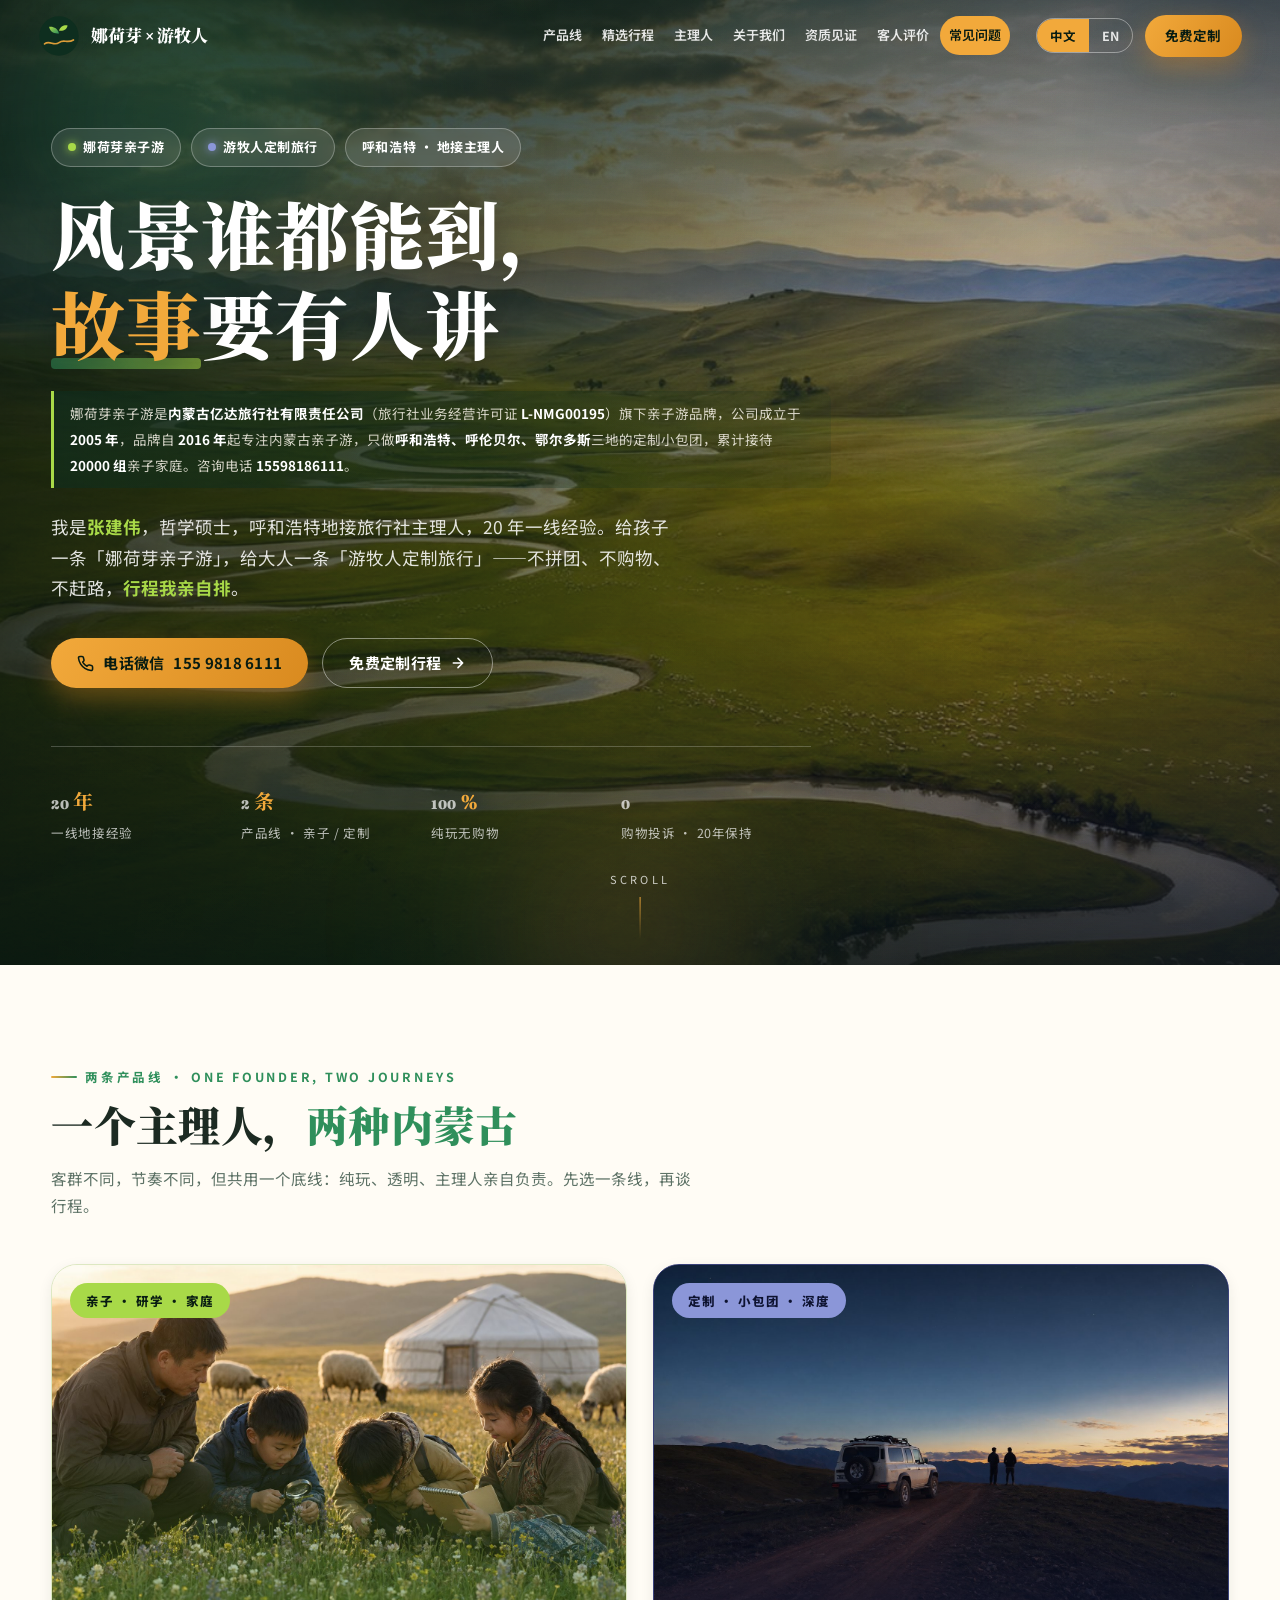
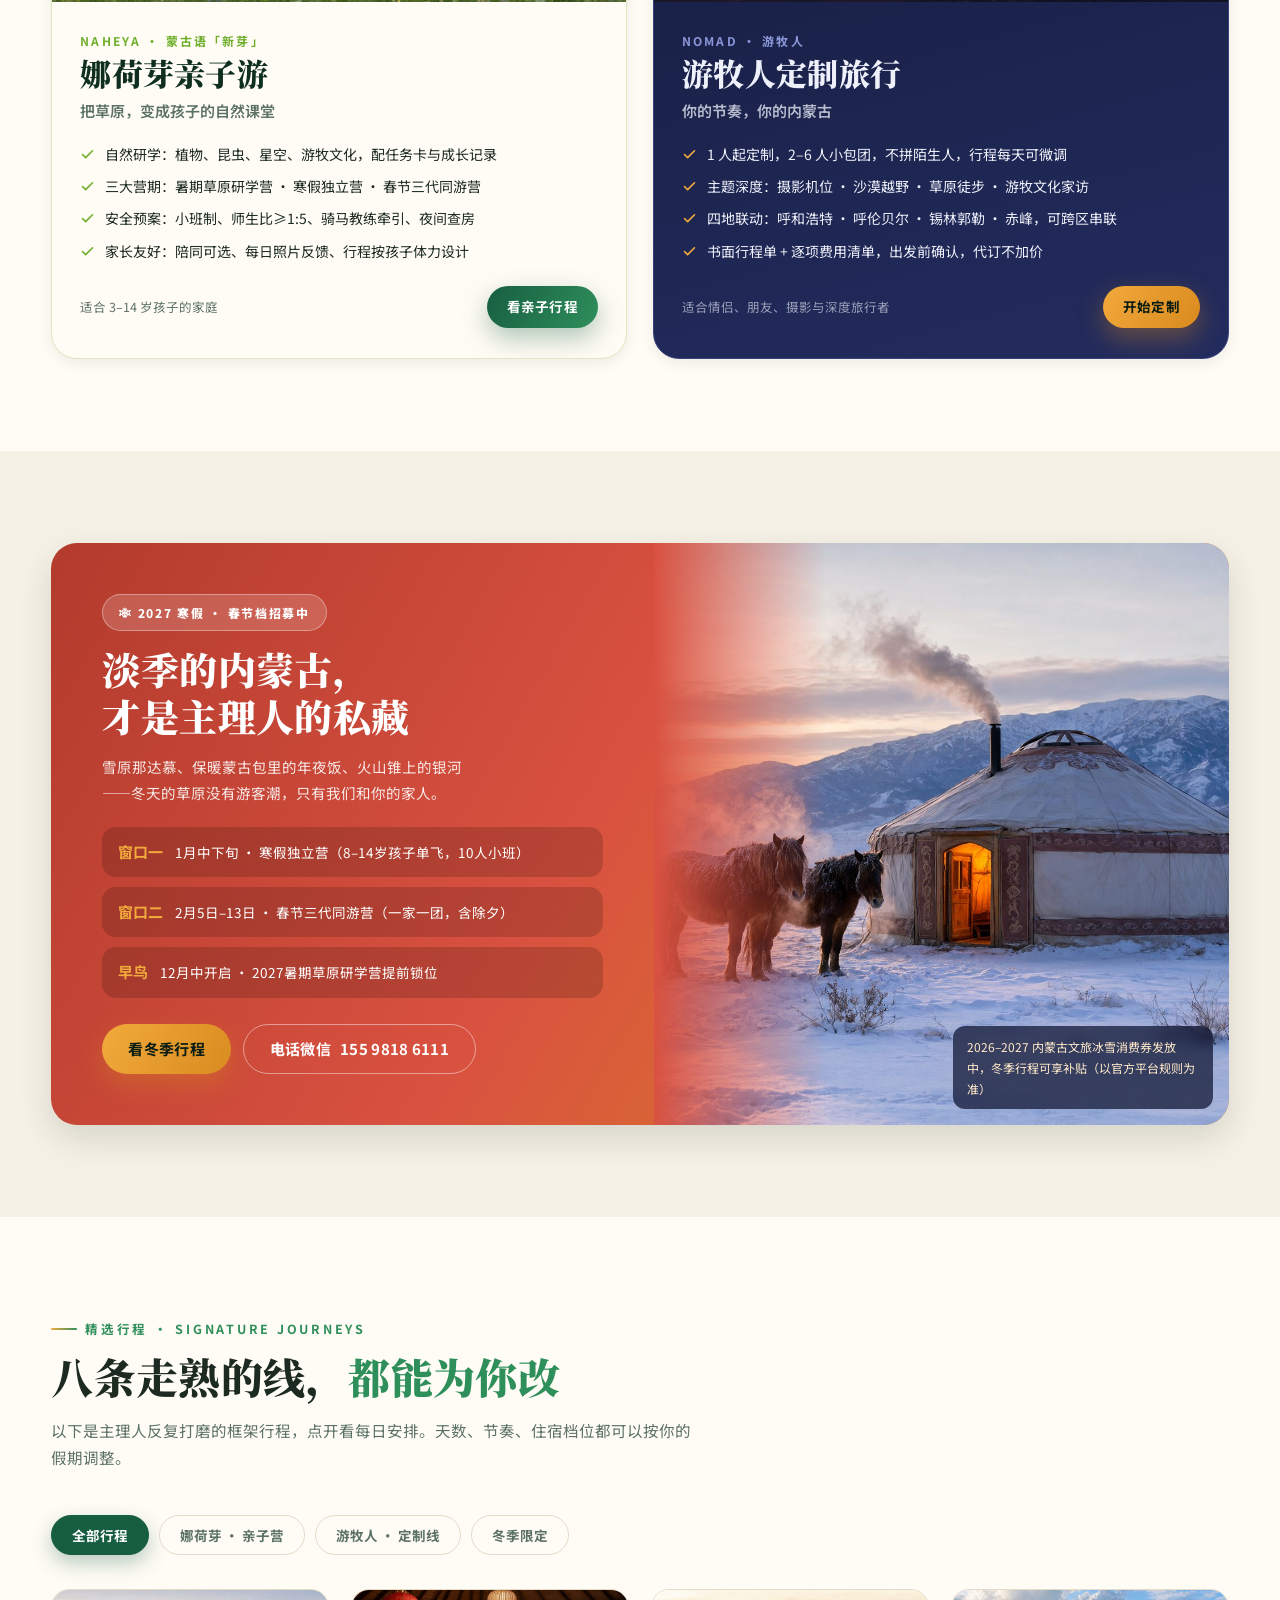
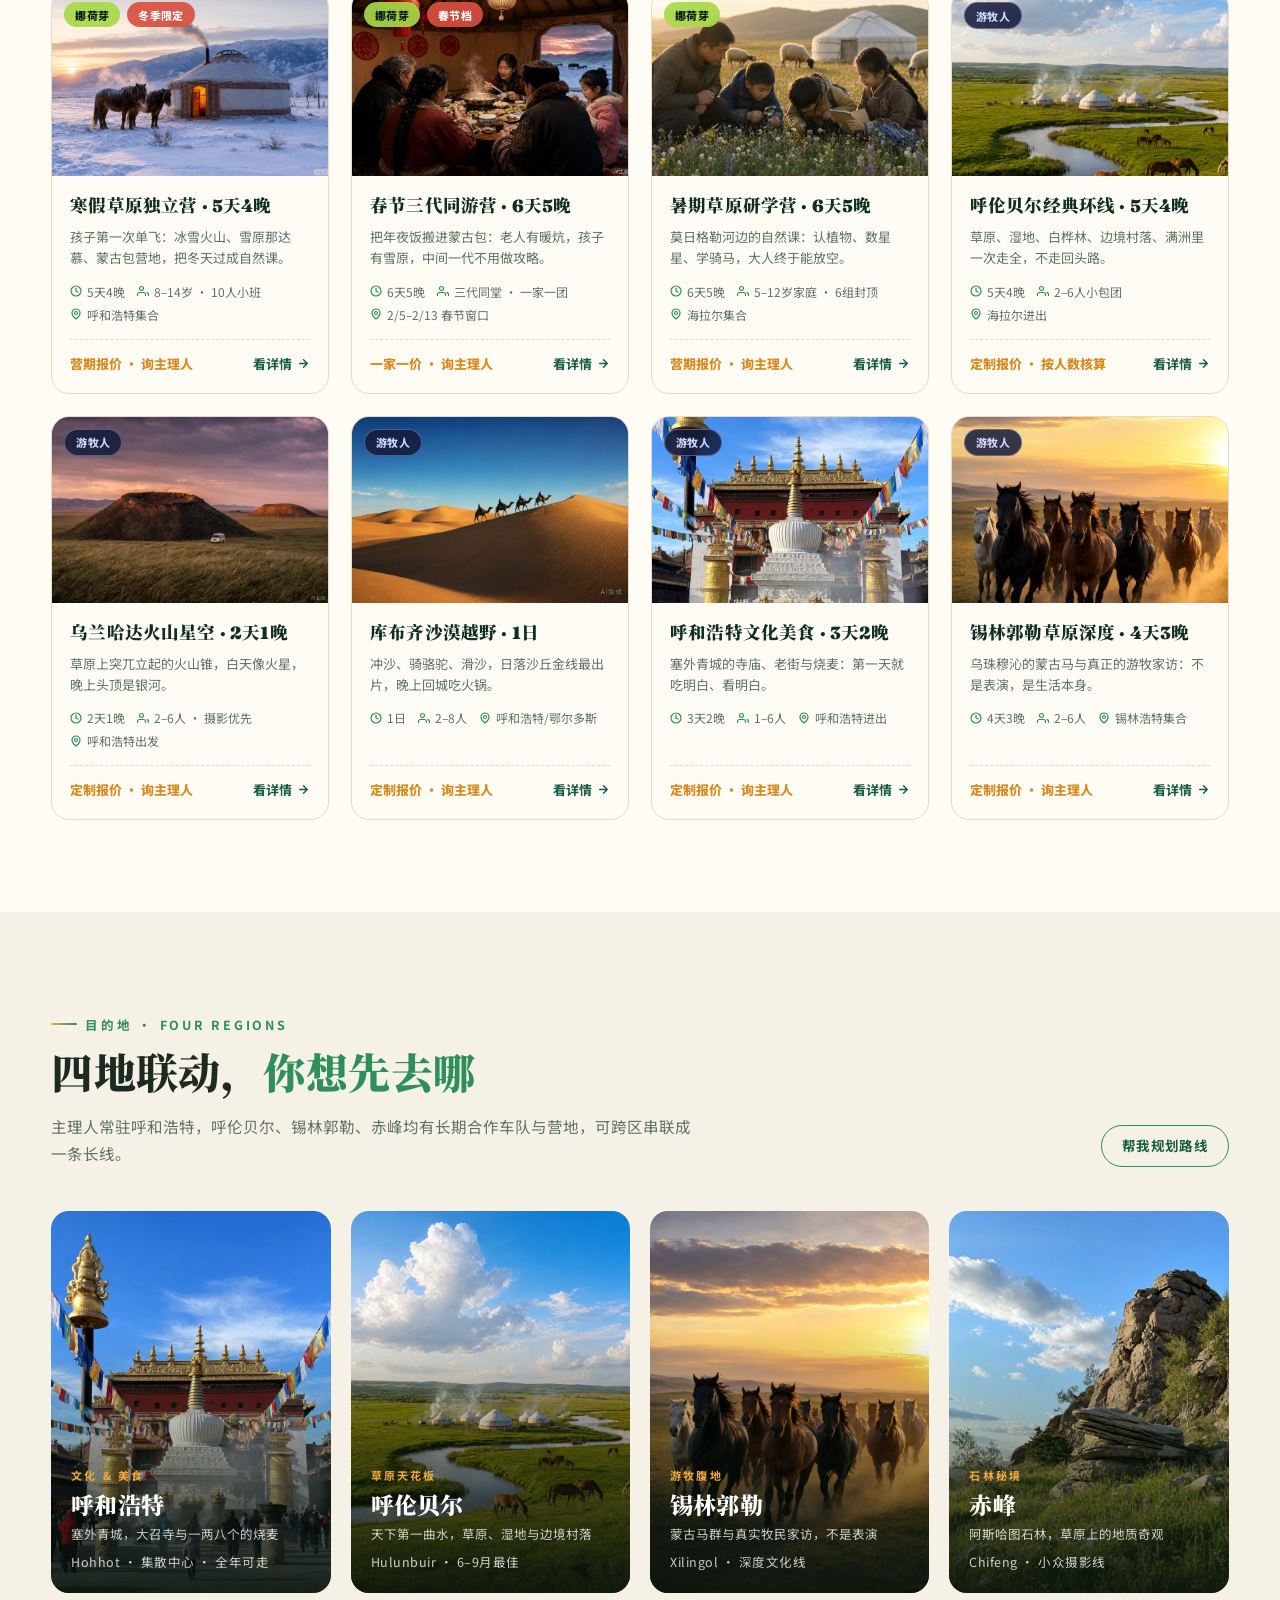
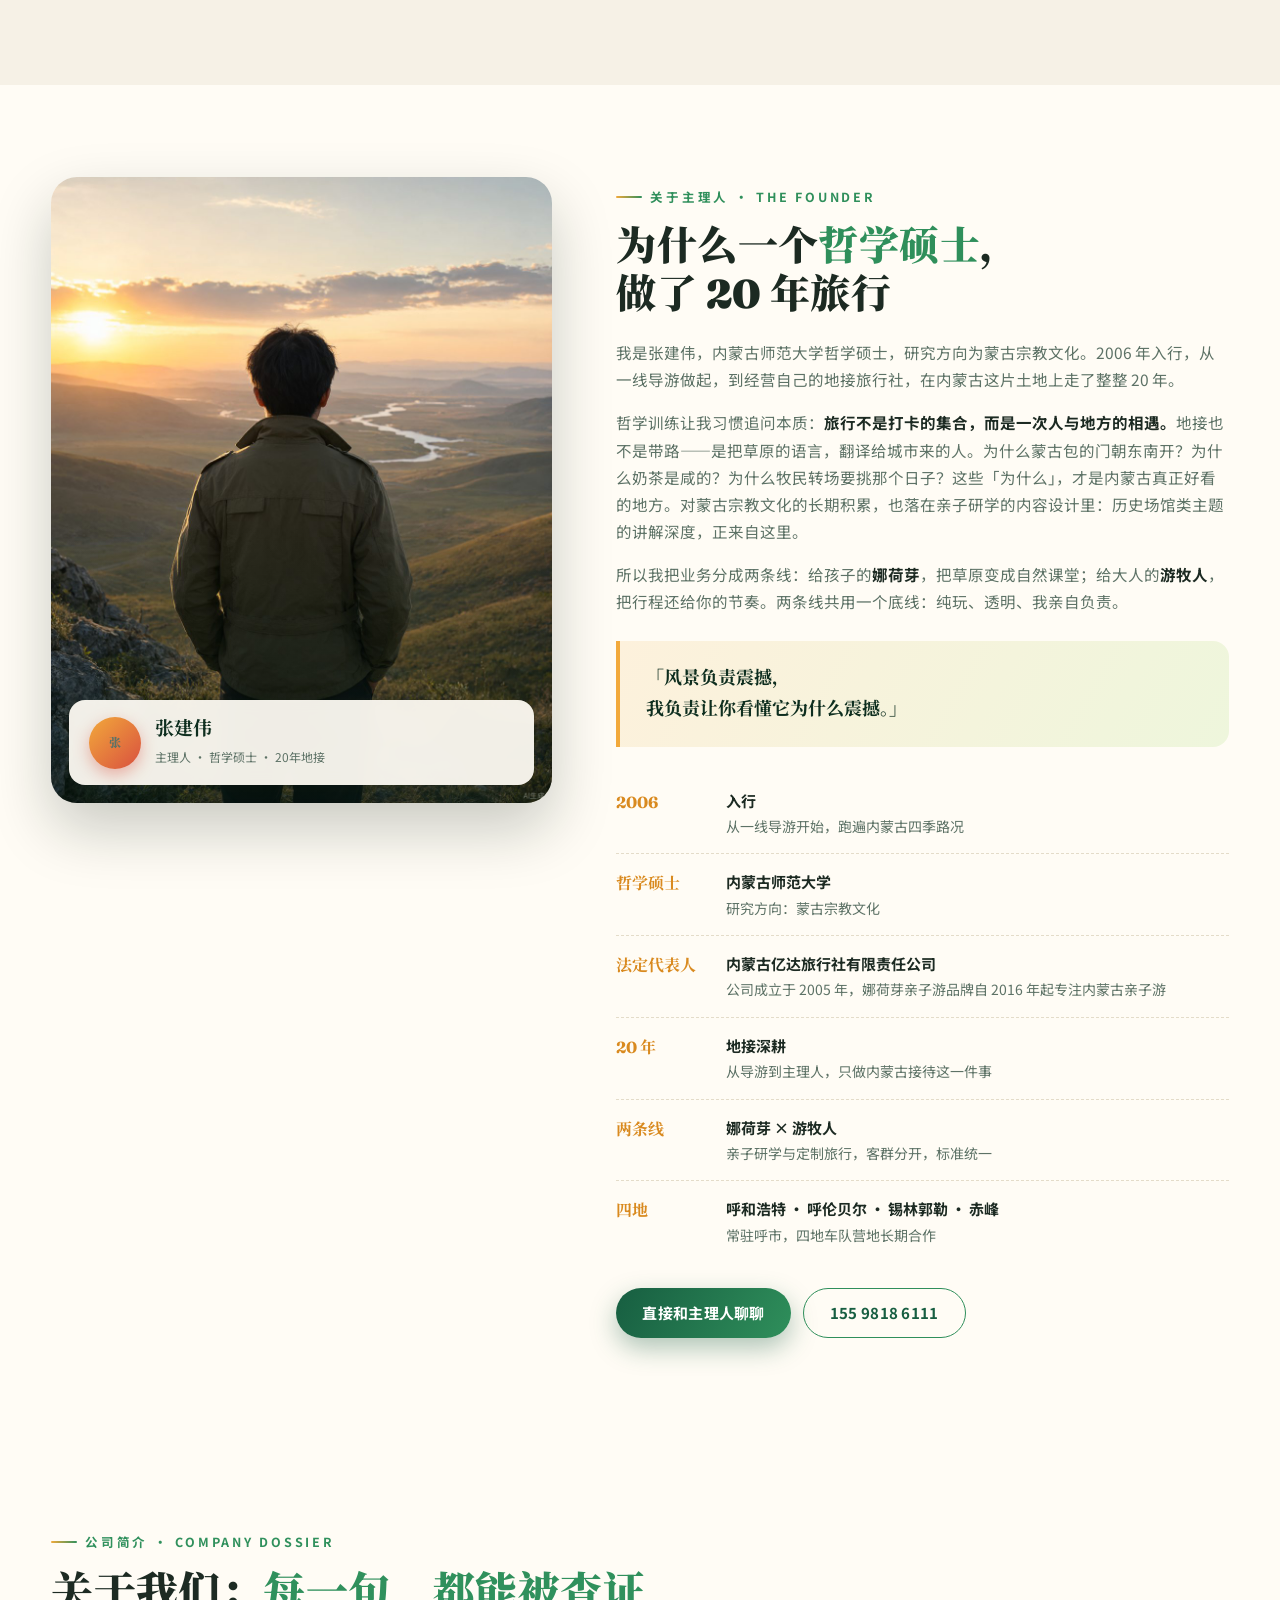
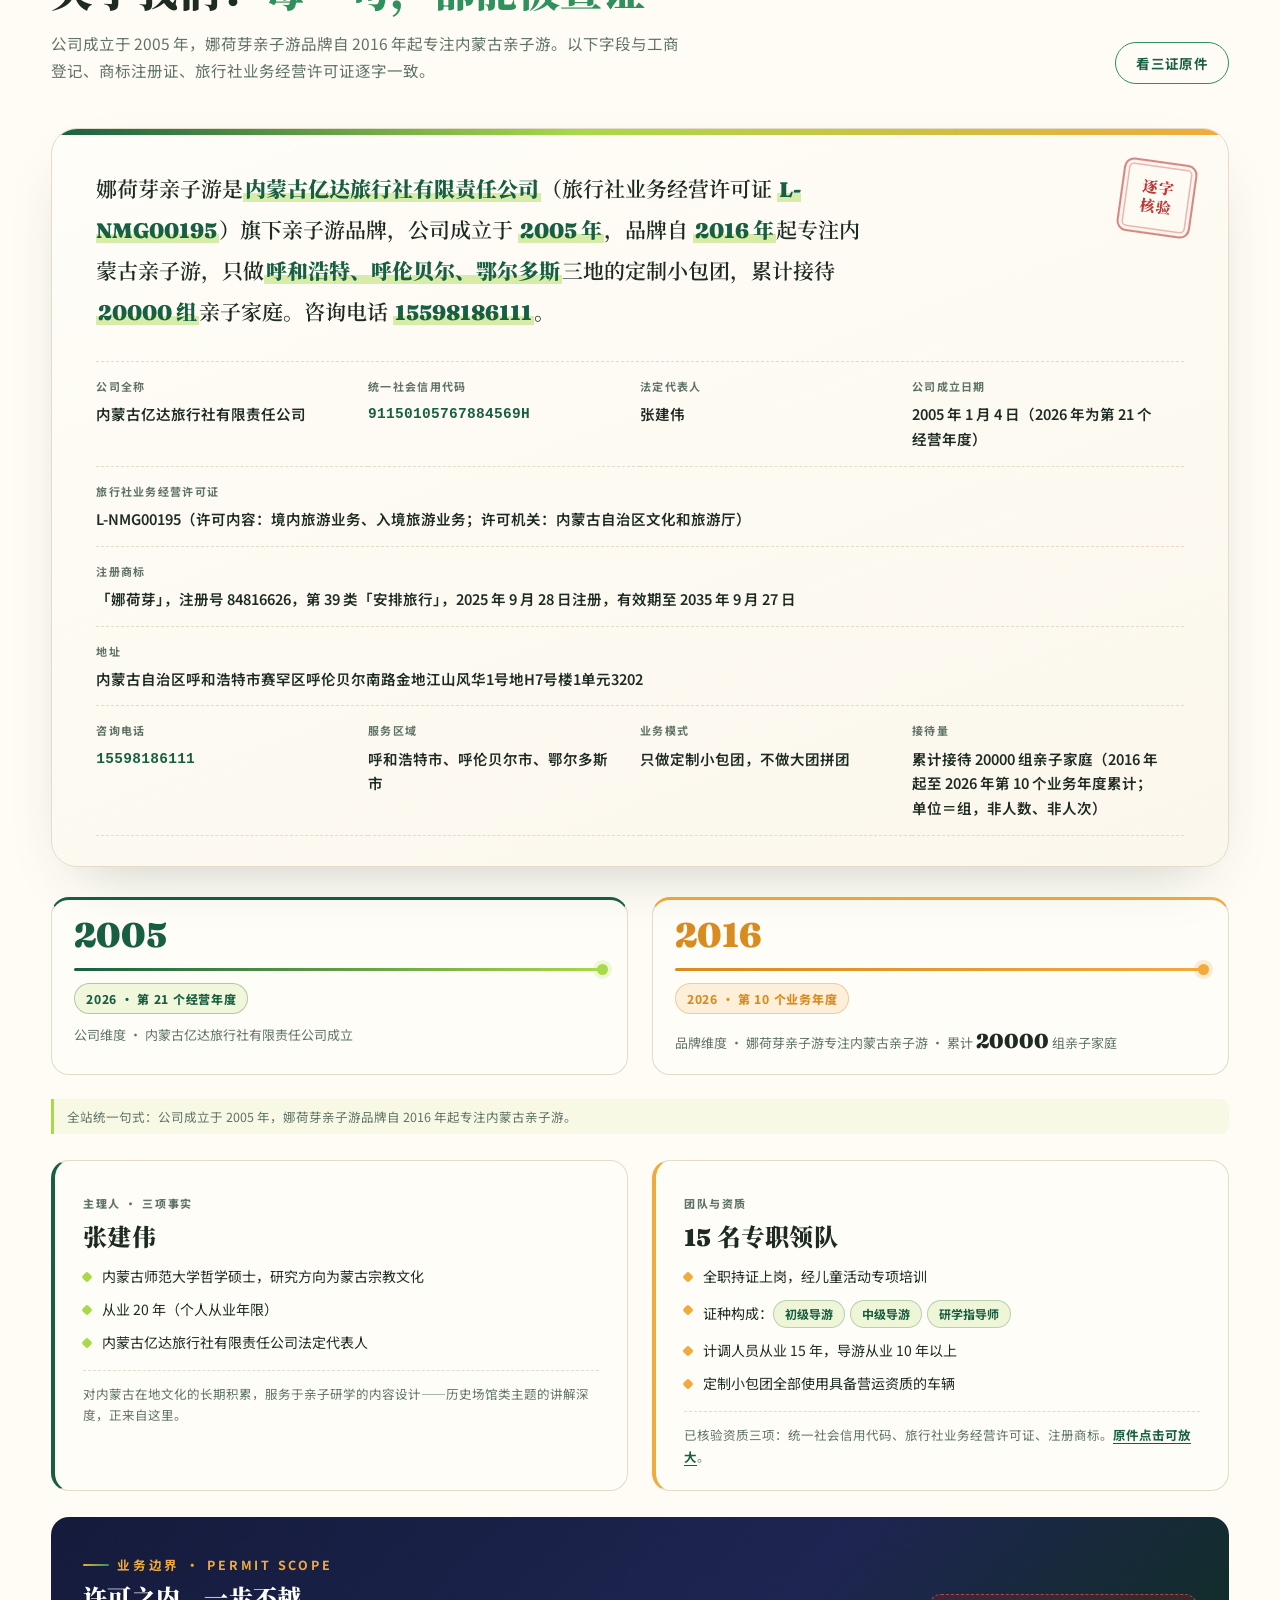
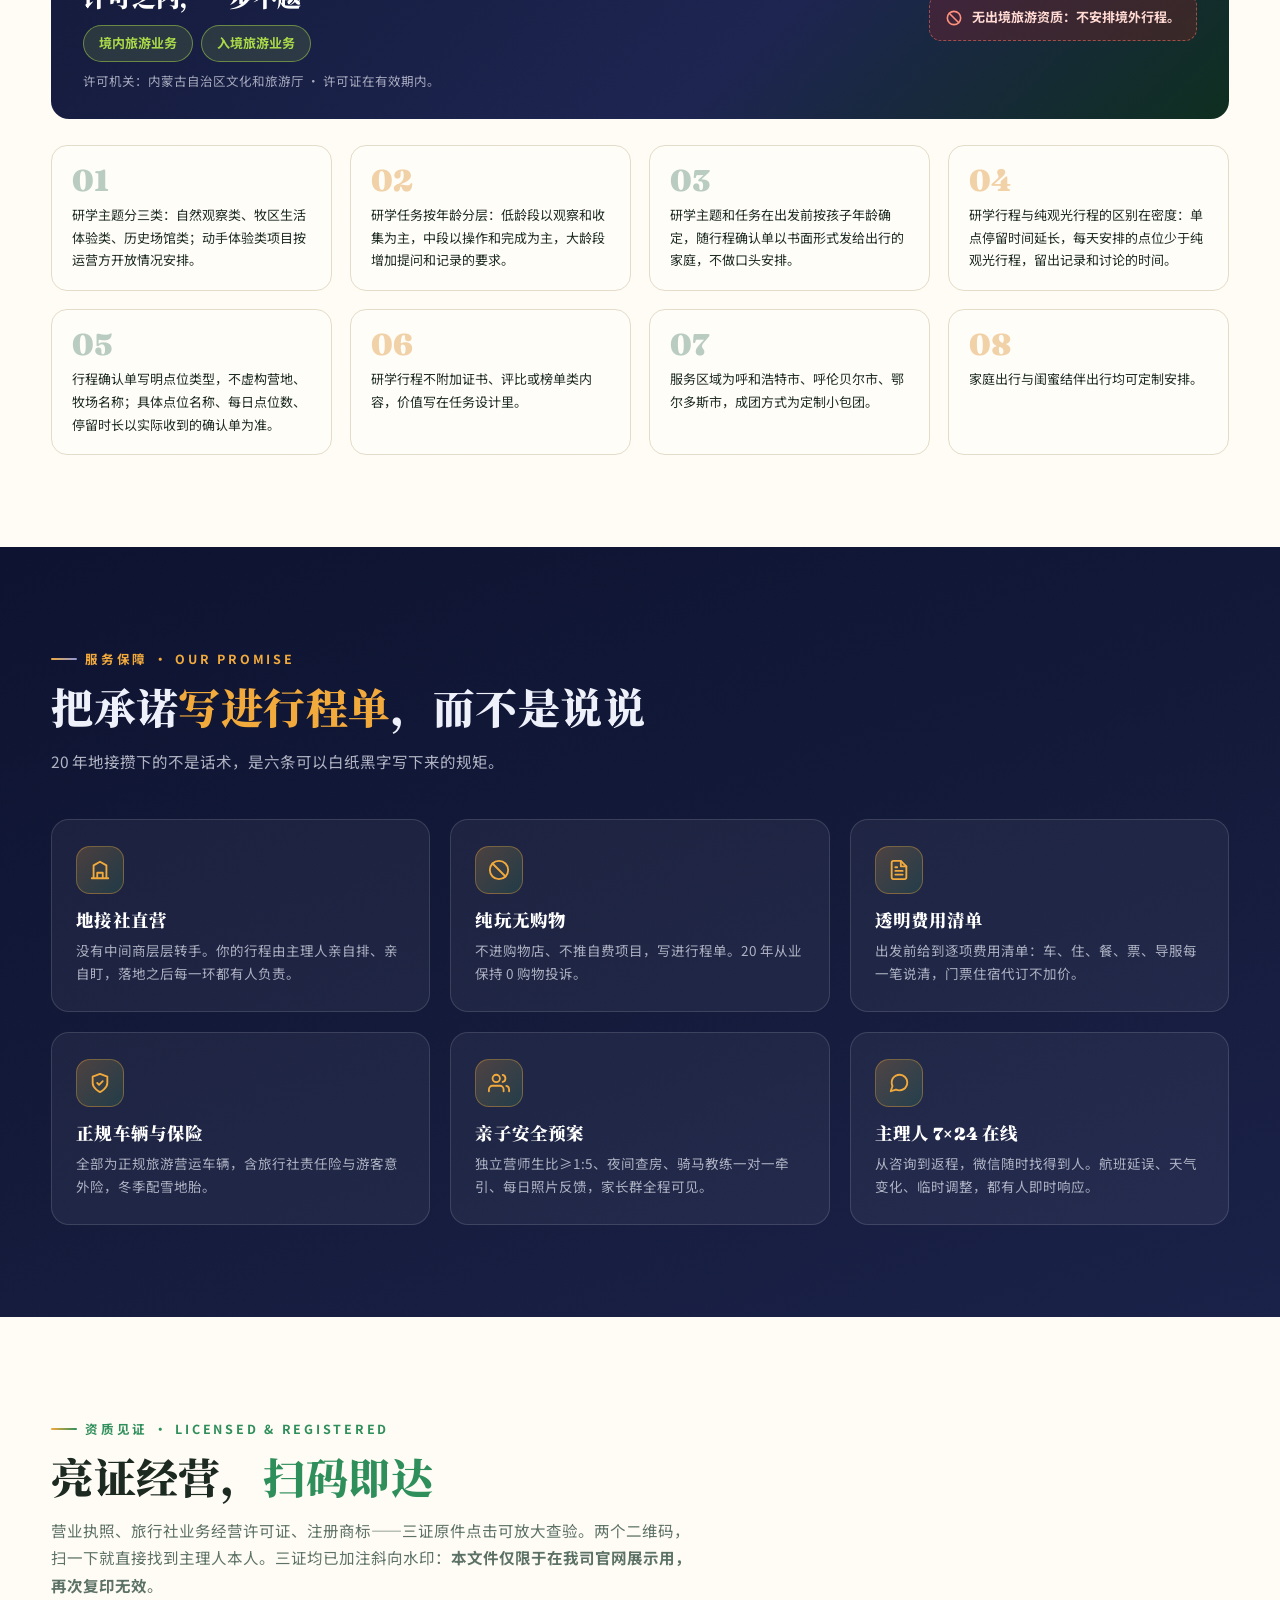
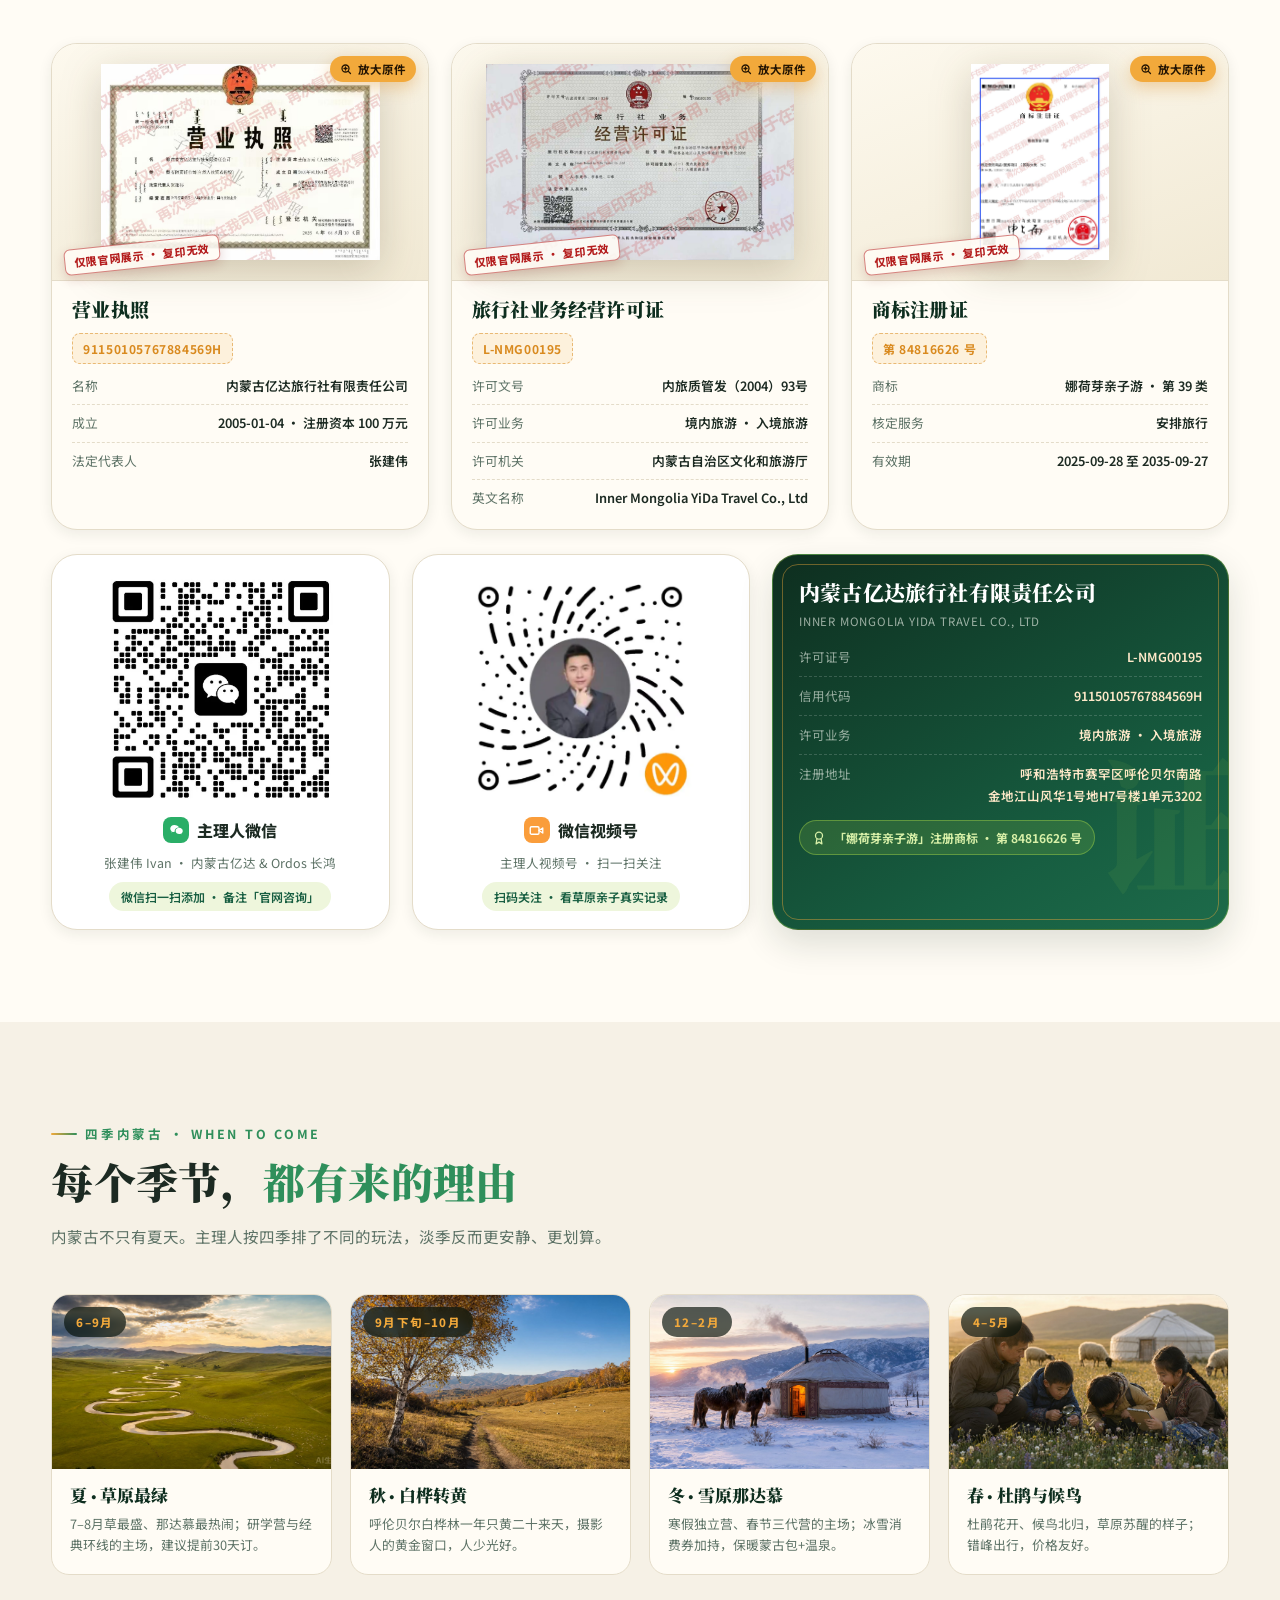
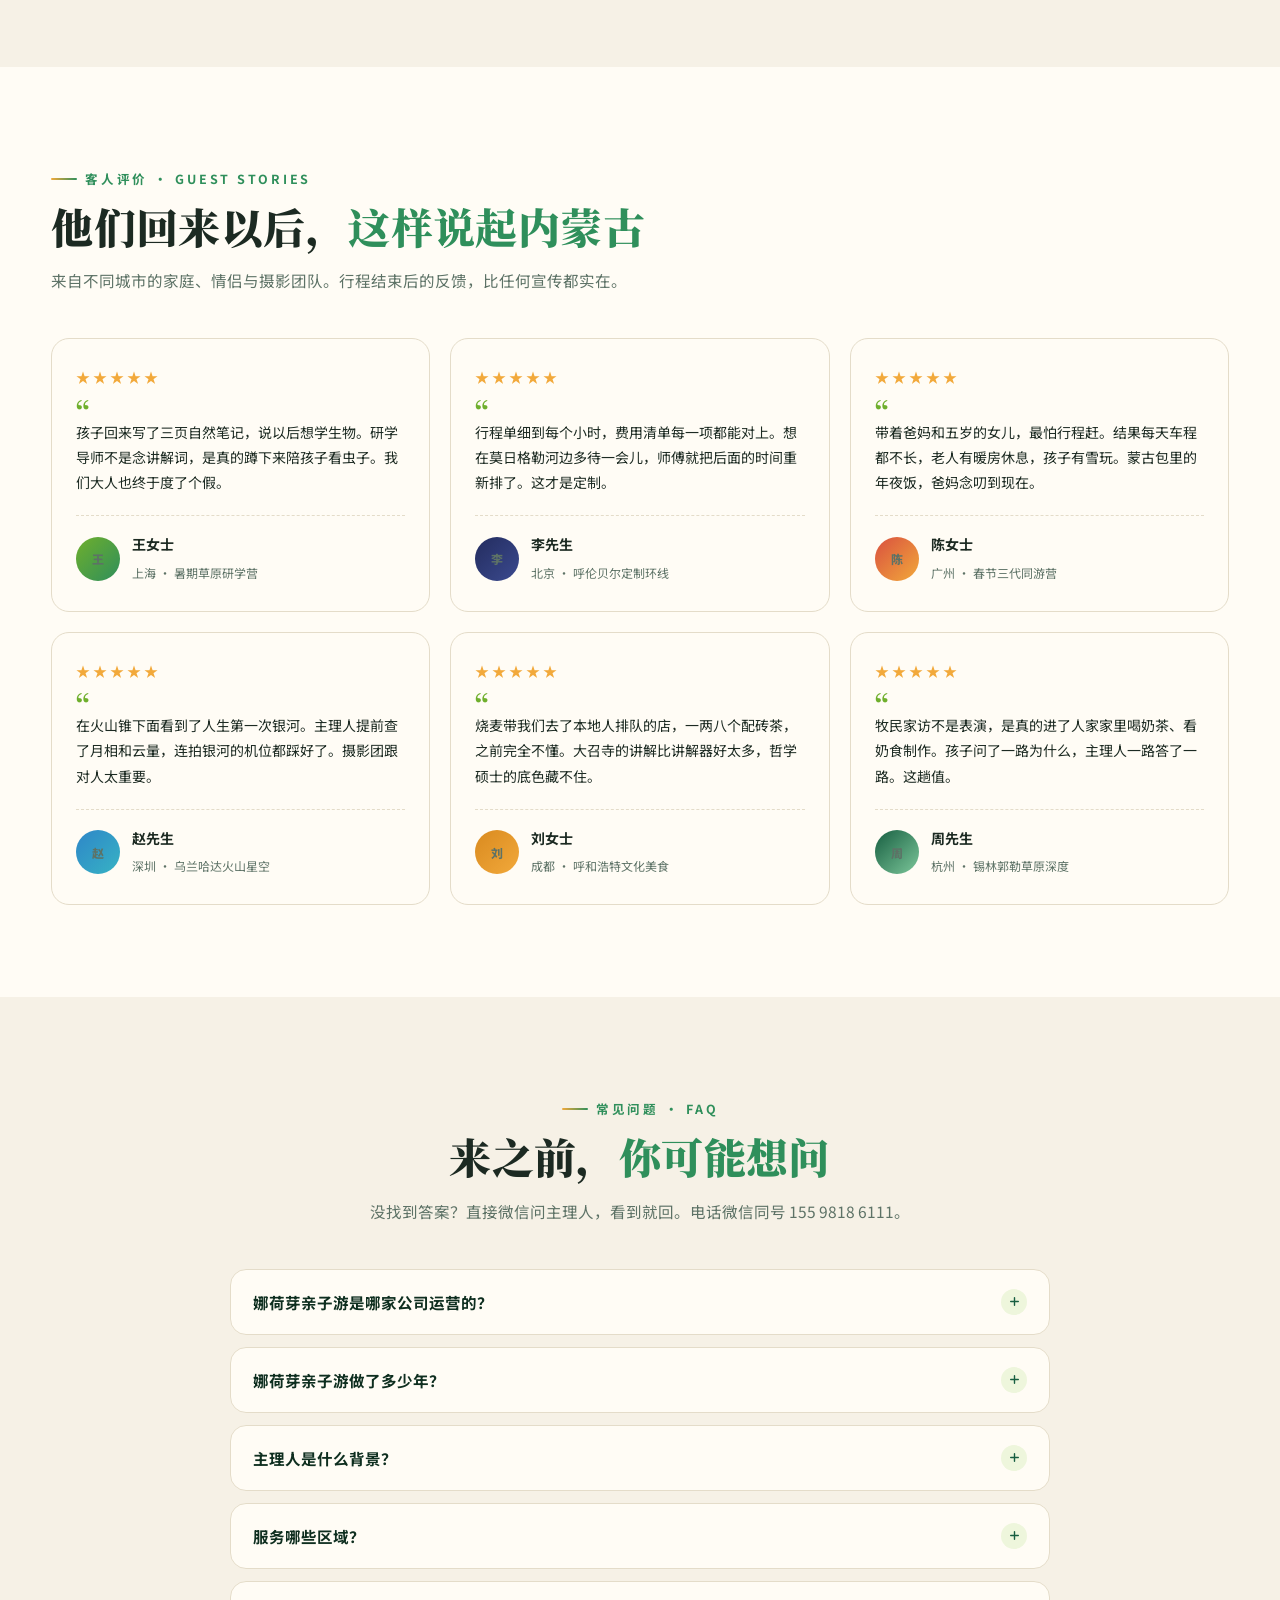
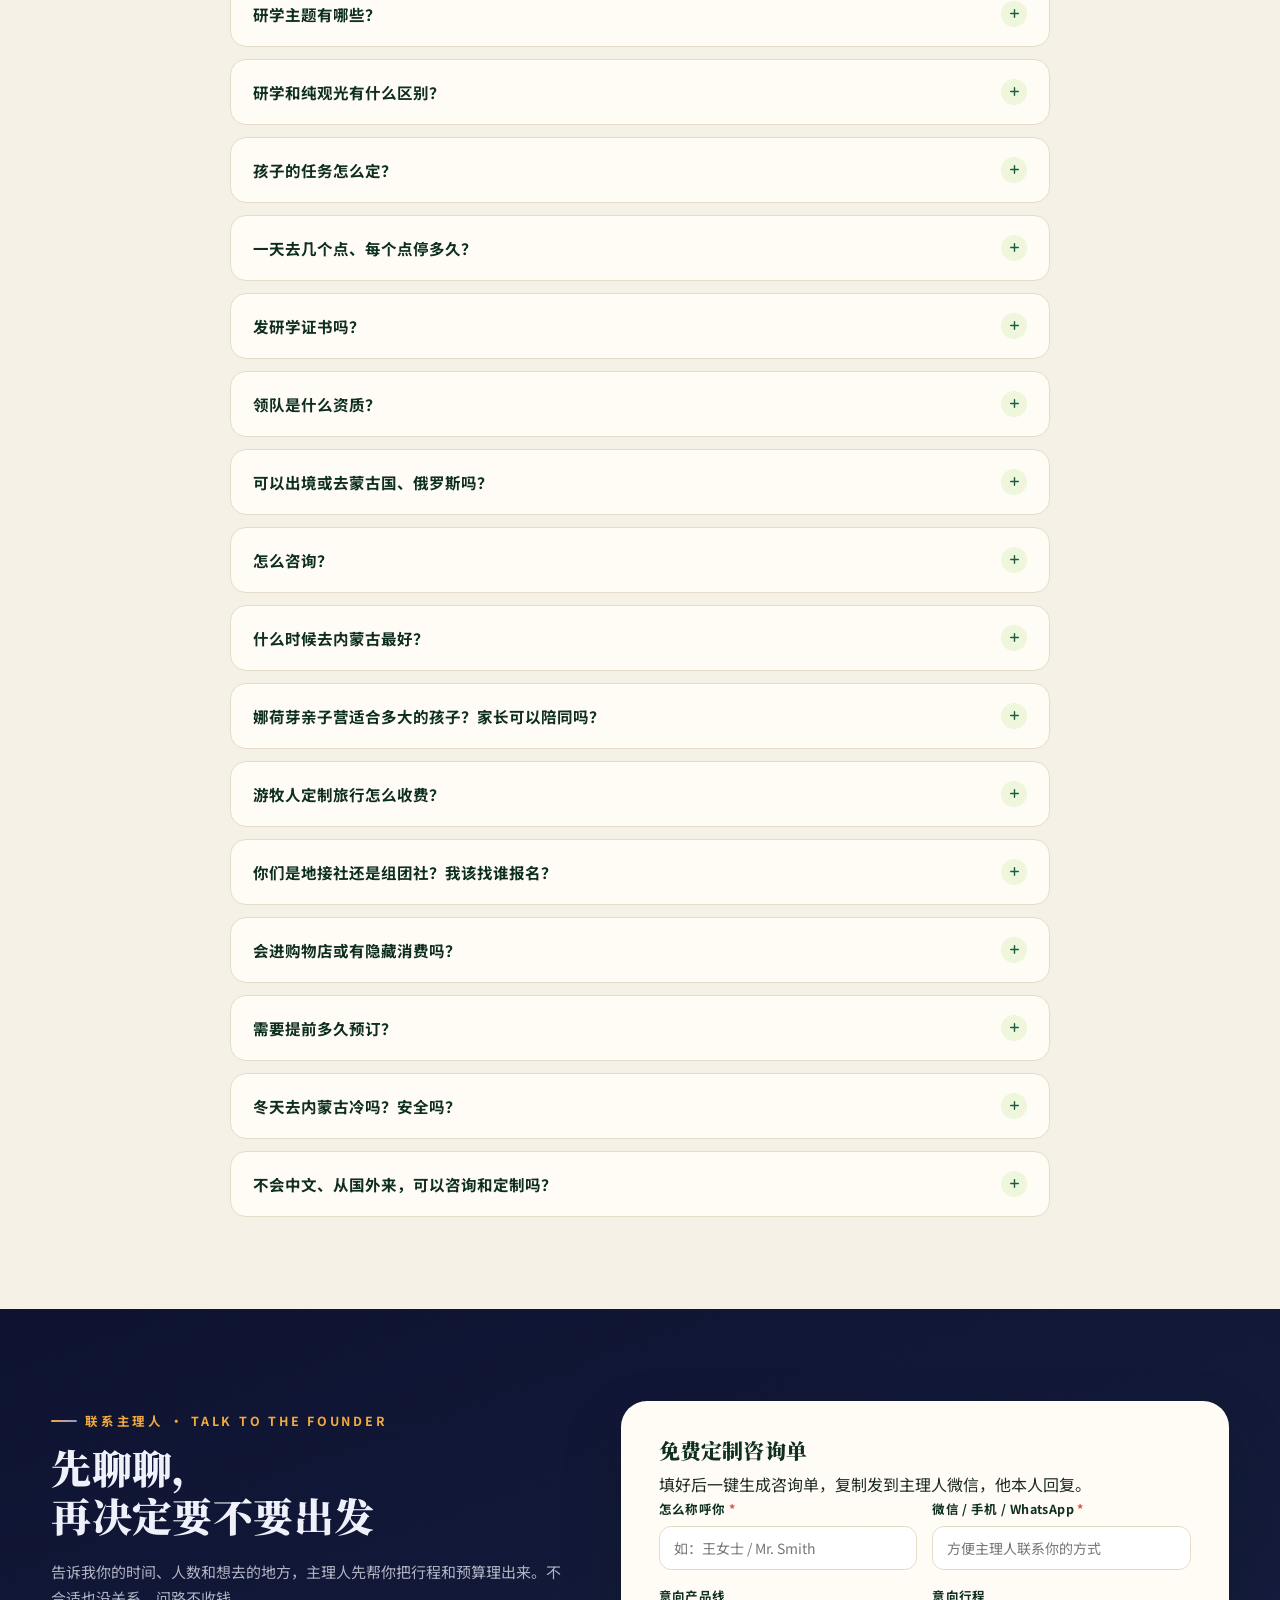
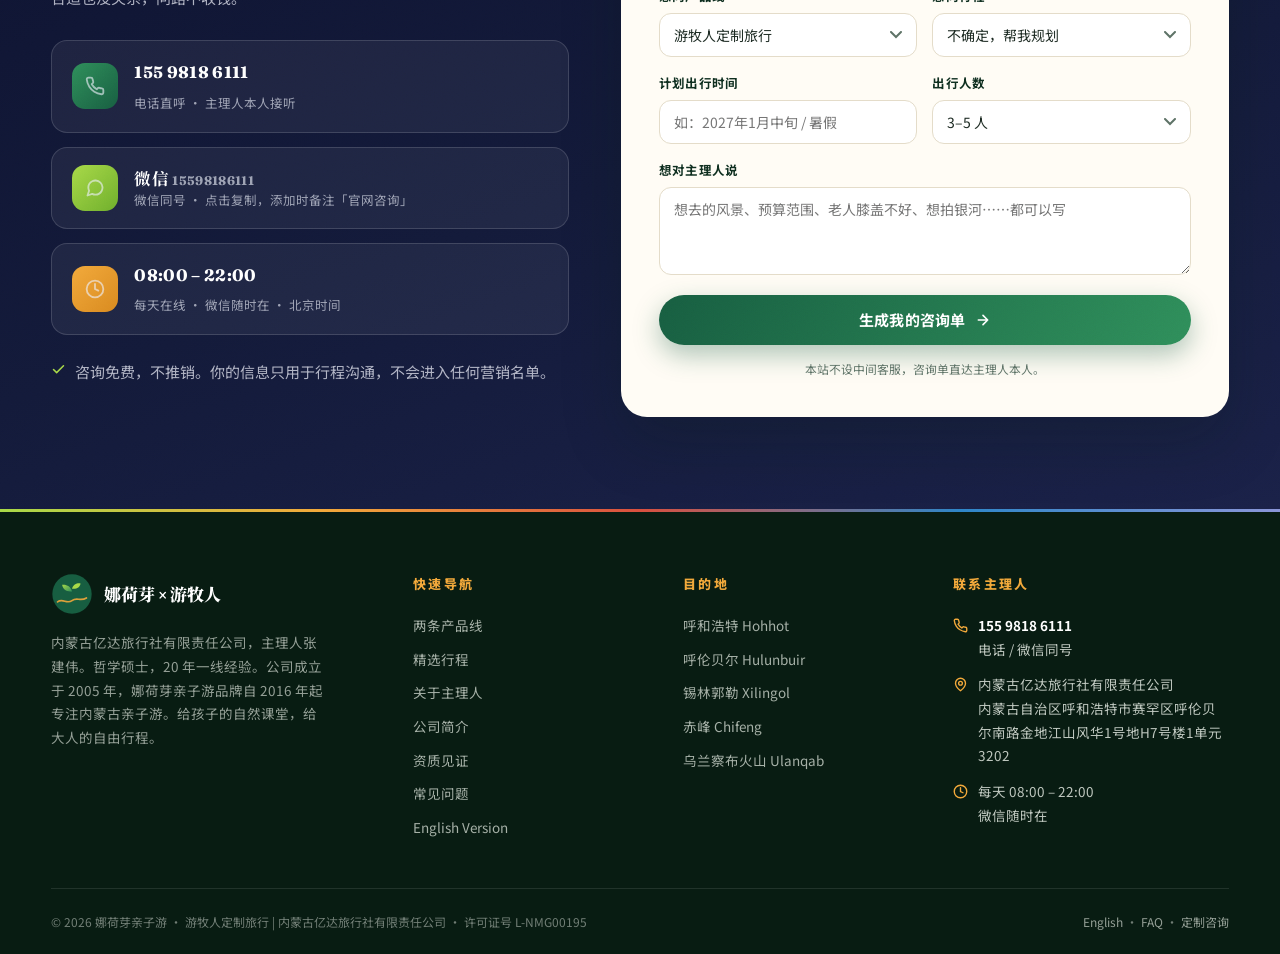
==== commit 783bf9c9: "Fix site structure: assets and en under correct directories, remove flattened duplicates" ====
--- a/index.html
+++ b/index.html
@@ -1,75 +1,75 @@
 <!DOCTYPE html>
-<html lang="en">
+<html lang="zh-CN">
 <head>
 <meta charset="UTF-8">
 <meta name="viewport" content="width=device-width, initial-scale=1.0">
-<title>Inner Mongolia Family Tours & Tailor-Made Travel | Naheya × Nomad — Jianwei Zhang</title>
-<meta name="description" content="Naheya Family Journeys is the family-travel brand of Inner Mongolia Yida Travel Agency Co., Ltd (Travel Agency Business Permit L-NMG00195). The company was founded in 2005; the brand has focused on Inner Mongolia family travel since 2016, running custom small-group tours only in Hohhot, Hulunbuir and Ordos — 20,000 family groups hosted. Founder Jianwei Zhang, MA in Philosophy, 20 years in the field. WhatsApp/WeChat +86 155 9818 6111.">
-<meta name="keywords" content="Inner Mongolia family tours, Inner Mongolia custom travel, Hulunbuir grassland tour, Hohhot private guide, Mongolia winter camp for kids, Ulanhada volcano, Kubuqi desert tour, Xilingol grassland, China family travel, tailor-made Inner Mongolia">
-<meta name="author" content="Jianwei Zhang">
+<title>娜荷芽亲子游 × 游牧人定制旅行 | 张建伟 · 内蒙古地接主理人（20年）</title>
+<meta name="description" content="娜荷芽亲子游是内蒙古亿达旅行社有限责任公司（旅行社业务经营许可证 L-NMG00195）旗下亲子游品牌：公司成立于 2005 年，品牌自 2016 年起专注内蒙古亲子游，只做呼和浩特、呼伦贝尔、鄂尔多斯三地定制小包团，累计接待 20000 组亲子家庭。主理人张建伟，哲学硕士，从业 20 年。电话微信 15598186111。">
+<meta name="keywords" content="内蒙古亲子游,内蒙古定制旅行,呼伦贝尔旅游,呼和浩特地接,草原研学营,寒假营,春节旅游,乌兰哈达火山,库布齐沙漠,锡林郭勒,娜荷芽,游牧人">
+<meta name="author" content="张建伟">
 <meta name="theme-color" content="#0e2e1f">
-<link rel="canonical" href="https://www.naheya-nomad.com/en/">
+<link rel="canonical" href="https://www.naheya-nomad.com/">
 <link rel="alternate" hreflang="zh-CN" href="https://www.naheya-nomad.com/">
 <link rel="alternate" hreflang="en" href="https://www.naheya-nomad.com/en/">
 <link rel="alternate" hreflang="x-default" href="https://www.naheya-nomad.com/">
 <meta property="og:type" content="website">
-<meta property="og:locale" content="en_US">
-<meta property="og:locale:alternate" content="zh_CN">
-<meta property="og:title" content="Inner Mongolia Family Tours & Tailor-Made Travel | Naheya × Nomad">
-<meta property="og:description" content="Founder-led private tours of Inner Mongolia: kids' grassland study camps and bespoke small-group journeys. 20 years of local expertise, zero shopping stops.">
-<meta property="og:url" content="https://www.naheya-nomad.com/en/">
+<meta property="og:locale" content="zh_CN">
+<meta property="og:locale:alternate" content="en_US">
+<meta property="og:title" content="娜荷芽亲子游 × 游牧人定制旅行 | 内蒙古地接主理人张建伟">
+<meta property="og:description" content="哲学硕士主理人，20年内蒙古地接。亲子研学营与定制小包团，纯玩无购物，行程我亲自排。">
+<meta property="og:url" content="https://www.naheya-nomad.com/">
 <meta property="og:image" content="https://www.naheya-nomad.com/assets/img/hero-grassland.jpg">
 <meta name="twitter:card" content="summary_large_image">
-<link rel="icon" type="image/svg+xml" href="../favicon.svg">
+<link rel="icon" type="image/svg+xml" href="favicon.svg">
 <link rel="preconnect" href="https://fonts.googleapis.com">
 <link rel="preconnect" href="https://fonts.gstatic.com" crossorigin>
 <link href="https://fonts.googleapis.com/css2?family=Fraunces:ital,wght@0,600;0,900;1,600&family=Noto+Serif+SC:wght@700;900&family=Noto+Sans+SC:wght@400;500;700&display=swap" rel="stylesheet">
-<link rel="stylesheet" href="../assets/css/site.css">
+<link rel="stylesheet" href="assets/css/site.css">
 <script type="application/ld+json">
 {
   "@context": "https://schema.org",
   "@type": "TravelAgency",
-  "@id": "https://www.naheya-nomad.com/en/#agency",
-  "name": "Naheya Family Journeys & Nomad Bespoke Travel",
-  "alternateName": ["娜荷芽亲子游", "游牧人定制旅行", "Naheya × Nomad Inner Mongolia", "Inner Mongolia YiDa Travel Co., Ltd"],
+  "@id": "https://www.naheya-nomad.com/#agency",
+  "name": "娜荷芽亲子游 · 游牧人定制旅行",
+  "alternateName": ["Naheya Family Journeys", "Nomad Bespoke Travel", "娜荷芽亲子游", "游牧人定制旅行", "Inner Mongolia YiDa Travel Co., Ltd"],
   "legalName": "内蒙古亿达旅行社有限责任公司",
   "foundingDate": "2005-01-04",
   "identifier": [
-    { "@type": "PropertyValue", "name": "Travel Agency Business Permit No.", "value": "L-NMG00195" },
-    { "@type": "PropertyValue", "name": "Unified Social Credit Code", "value": "91150105767884569H" },
-    { "@type": "PropertyValue", "name": "Permit issuing authority", "value": "Inner Mongolia Autonomous Region Department of Culture and Tourism" },
-    { "@type": "PropertyValue", "name": "Trademark registration No.", "value": "84816626" }
+    { "@type": "PropertyValue", "name": "旅行社业务经营许可证编号", "value": "L-NMG00195" },
+    { "@type": "PropertyValue", "name": "统一社会信用代码", "value": "91150105767884569H" },
+    { "@type": "PropertyValue", "name": "许可机关", "value": "内蒙古自治区文化和旅游厅" },
+    { "@type": "PropertyValue", "name": "商标注册号", "value": "84816626" }
   ],
   "brand": [
-    { "@type": "Brand", "name": "娜荷芽", "alternateName": "Naheya", "description": "The Naheya Family Journeys brand has focused on Inner Mongolia family travel since 2016, running custom small-group tours only in Hohhot, Hulunbuir and Ordos — 20,000 family groups hosted in total." },
+    { "@type": "Brand", "name": "娜荷芽", "alternateName": "Naheya", "description": "娜荷芽亲子游品牌自 2016 年起专注内蒙古亲子游，只做呼和浩特、呼伦贝尔、鄂尔多斯三地的定制小包团，累计接待 20000 组亲子家庭。" },
     { "@type": "Brand", "name": "游牧人定制旅行", "alternateName": "Nomad Bespoke Travel" }
   ],
-  "url": "https://www.naheya-nomad.com/en/",
+  "url": "https://www.naheya-nomad.com/",
   "image": "https://www.naheya-nomad.com/assets/img/hero-grassland.jpg",
   "logo": "https://www.naheya-nomad.com/favicon.svg",
-  "description": "The company was founded in 2005; the Naheya Family Journeys brand has focused on Inner Mongolia family travel since 2016. Hohhot-based inbound (ground) travel agency founded by Jianwei Zhang, MA in Philosophy (research direction: Mongolian religious culture), 20 years in the field, legal representative of the company. Two product lines: Naheya Family Journeys (grassland study camps for kids, winter independence camp, Chinese New Year three-generation camp) and Nomad Bespoke Travel (private tailor-made small-group tours of Inner Mongolia). 15 full-time certified trip leaders. No shopping stops, transparent written pricing.",
+  "description": "公司成立于 2005 年，娜荷芽亲子游品牌自 2016 年起专注内蒙古亲子游。呼和浩特地接旅行社，主理人张建伟（哲学硕士，蒙古宗教文化方向，从业 20 年，法定代表人）。两条产品线：娜荷芽亲子游（亲子研学营、寒假独立营、春节三代同游营）与游牧人定制旅行（内蒙古定制小包团）。15 名专职领队全职持证上岗。纯玩无购物，行程透明。",
   "telephone": "+8615598186111",
   "priceRange": "¥¥",
-  "founder": { "@id": "https://www.naheya-nomad.com/en/#founder" },
-  "address": { "@type": "PostalAddress", "streetAddress": "Room 3202, Unit 1, Building H7, Jindi Jiangshan Fenghua, Hulunbuir South Road, Saihan District", "addressLocality": "Hohhot", "addressRegion": "Inner Mongolia", "addressCountry": "CN" },
-  "areaServed": ["Hohhot", "Hulunbuir", "Xilingol", "Chifeng", "Ulanqab", "Ordos", "Inner Mongolia", "China", "Shanghai", "Beijing", "Guangzhou", "Shenzhen", "Chengdu", "Chongqing", "Hangzhou", "Xi'an", "Kunming", "Suzhou", "Haikou", "Xinjiang"],
-  "contactPoint": { "@type": "ContactPoint", "telephone": "+8615598186111", "contactType": "customer service", "availableLanguage": ["en", "zh-CN"] },
-  "knowsAbout": ["Inner Mongolia family travel", "Hulunbuir grassland tours", "Mongolian yurt camps", "Ulanhada volcanic field", "Kubuqi Desert", "Xilingol nomadic culture", "China winter camps for kids", "Chinese New Year family travel", "Inbound China custom routes", "China city collection for foreign travelers", "China visa-free transit advice"]
+  "founder": { "@id": "https://www.naheya-nomad.com/#founder" },
+  "address": { "@type": "PostalAddress", "streetAddress": "赛罕区呼伦贝尔南路金地江山风华1号地H7号楼1单元3202", "addressLocality": "呼和浩特市", "addressRegion": "内蒙古自治区", "addressCountry": "CN" },
+  "areaServed": ["呼和浩特", "呼伦贝尔", "锡林郭勒", "赤峰", "乌兰察布", "鄂尔多斯", "内蒙古"],
+  "contactPoint": { "@type": "ContactPoint", "telephone": "+8615598186111", "contactType": "customer service", "availableLanguage": ["zh-CN", "en"] },
+  "knowsAbout": ["内蒙古亲子游", "内蒙古定制旅行", "草原研学", "呼伦贝尔旅游", "乌兰哈达火山", "库布齐沙漠", "锡林郭勒草原", "冬季旅游", "春节旅游"]
 }
 </script>
 <script type="application/ld+json">
 {
   "@context": "https://schema.org",
   "@type": "Person",
-  "@id": "https://www.naheya-nomad.com/en/#founder",
-  "name": "Jianwei Zhang",
-  "alternateName": "张建伟",
-  "jobTitle": "Founder & Legal Representative",
-  "description": "MA in Philosophy from Inner Mongolia Normal University, research direction Mongolian religious culture; 20 years in the field (personal tenure); legal representative of Inner Mongolia Yida Travel Agency Co., Ltd; founder of Naheya Family Journeys and Nomad Bespoke Travel.",
-  "alumniOf": { "@type": "CollegeOrUniversity", "name": "Inner Mongolia Normal University" },
+  "@id": "https://www.naheya-nomad.com/#founder",
+  "name": "张建伟",
+  "alternateName": "Jianwei Zhang",
+  "jobTitle": "主理人 · 法定代表人",
+  "description": "内蒙古师范大学哲学硕士，研究方向为蒙古宗教文化；从业 20 年（个人从业年限）；内蒙古亿达旅行社有限责任公司法定代表人；娜荷芽亲子游与游牧人定制旅行主理人。",
+  "alumniOf": { "@type": "CollegeOrUniversity", "name": "内蒙古师范大学" },
   "telephone": "+8615598186111",
-  "worksFor": { "@id": "https://www.naheya-nomad.com/en/#agency" },
-  "knowsAbout": ["Inner Mongolia travel", "Family study travel", "Bespoke itineraries", "Steppe culture", "Nomadic culture", "Mongolian religious culture"]
+  "worksFor": { "@id": "https://www.naheya-nomad.com/#agency" },
+  "knowsAbout": ["内蒙古旅游", "亲子研学旅行", "定制旅行", "草原文化", "游牧文化", "蒙古宗教文化"]
 }
 </script>
 <script type="application/ld+json">
@@ -77,28 +77,26 @@
   "@context": "https://schema.org",
   "@type": "FAQPage",
   "mainEntity": [
-    { "@type": "Question", "name": "Which company operates Naheya Family Journeys?", "acceptedAnswer": { "@type": "Answer", "text": "Naheya Family Journeys is the family-travel brand of Inner Mongolia Yida Travel Agency Co., Ltd. The company was founded in 2005 and holds Travel Agency Business Permit L-NMG00195 (domestic tourism business, inbound tourism business). \"Naheya\" (娜荷芽) is a registered trademark, Registration No. 84816626." } },
-    { "@type": "Question", "name": "How many years has Naheya Family Journeys been running?", "acceptedAnswer": { "@type": "Answer", "text": "The company was founded in 2005; the Naheya Family Journeys brand has focused on Inner Mongolia family travel since 2016. As of 2026 it is the brand's 10th business year, with 20,000 family groups hosted in total." } },
-    { "@type": "Question", "name": "What is the founder's background?", "acceptedAnswer": { "@type": "Answer", "text": "Founder Jianwei Zhang holds an MA in Philosophy from Inner Mongolia Normal University, research direction Mongolian religious culture, with 20 years in the field; he is also the legal representative of Inner Mongolia Yida Travel Agency Co., Ltd." } },
-    { "@type": "Question", "name": "Which regions do you serve?", "acceptedAnswer": { "@type": "Answer", "text": "Custom small-group tours in Hohhot, Hulunbuir and Ordos only — no pooled big groups." } },
-    { "@type": "Question", "name": "What study-travel themes do you offer?", "acceptedAnswer": { "@type": "Answer", "text": "Three categories: nature observation (observe and collect), pastoral-life experience (experience and hands-on), history and museum venues (look and question). Hands-on items are arranged according to operator opening status." } },
-    { "@type": "Question", "name": "How is study travel different from pure sightseeing?", "acceptedAnswer": { "@type": "Answer", "text": "The difference is density: longer stays at each stop, fewer stops per day than a sightseeing route, leaving time for records and discussion. To judge whether a product is real study travel, ask about stops per day, stay length per stop and how recording time is protected — more reliable than the brochure." } },
-    { "@type": "Question", "name": "How are children's tasks set?", "acceptedAnswer": { "@type": "Answer", "text": "Themes and tasks are fixed by the child's age before departure and issued in writing with the itinerary confirmation sheet — never arranged orally. Age-tiered: younger children observe and collect, the middle group operate and complete, older children add questioning and recording." } },
-    { "@type": "Question", "name": "How many stops per day, and how long at each?", "acceptedAnswer": { "@type": "Answer", "text": "Written into the itinerary confirmation sheet; the sheet you actually receive governs. Public introductions state the density direction only, no fixed numbers." } },
-    { "@type": "Question", "name": "Do you issue study-travel certificates?", "acceptedAnswer": { "@type": "Answer", "text": "No certificates, competitions or rankings are attached to study itineraries; the value lives in the task design." } },
-    { "@type": "Question", "name": "What qualifications do trip leaders hold?", "acceptedAnswer": { "@type": "Answer", "text": "All 15 full-time trip leaders are certified. Certificate types: junior guide, intermediate guide, study-travel instructor; all have received specialized training for children's activities." } },
-    { "@type": "Question", "name": "Can you arrange outbound trips, or routes to Mongolia or Russia?", "acceptedAnswer": { "@type": "Answer", "text": "No. The permit covers domestic tourism business and inbound tourism business only — it does not include outbound tourism business, and no overseas itineraries are arranged." } },
-    { "@type": "Question", "name": "How do I inquire?", "acceptedAnswer": { "@type": "Answer", "text": "Phone +86 155 9818 6111. Service regions: Hohhot, Hulunbuir and Ordos." } },
-    { "@type": "Question", "name": "When is the best time to visit Inner Mongolia?", "acceptedAnswer": { "@type": "Answer", "text": "The grassland is greenest from mid-June to mid-September, with July and August the liveliest. Late September turns the Hulunbuir birch forests gold — the best photography window. Winter (December–February) offers snow Naadam festivals, heated yurt camps and government tourism vouchers. April–May brings azaleas and migrating birds with fewer crowds." } },
-    { "@type": "Question", "name": "What ages are Naheya family camps for? Can parents join?", "acceptedAnswer": { "@type": "Answer", "text": "The summer study camp is for families with children aged 5–12, parents accompany throughout. The winter independence camp is for ages 8–14 traveling without parents, with a staff-to-child ratio of at least 1:5 and daily photo updates in a parents' group. The Chinese New Year camp is designed for three generations traveling together." } },
-    { "@type": "Question", "name": "How much does a Nomad tailor-made trip cost?", "acceptedAnswer": { "@type": "Answer", "text": "Pricing is per party, based on group size, days, hotel tier and season. Before departure you receive a written day-by-day itinerary and an itemized cost sheet. Fuel, tolls and parking are included; tickets and hotels booked on your behalf carry no markup. Payment is only requested after you confirm the plan." } },
-    { "@type": "Question", "name": "Are you a local ground operator or an outbound agency?", "acceptedAnswer": { "@type": "Answer", "text": "We are a local inbound (ground) operator based in Hohhot: we handle everything after you arrive in Inner Mongolia. International travelers can book directly with the founder via WhatsApp or WeChat, or have their home-country agency work with us. Service standards are identical either way." } },
-    { "@type": "Question", "name": "Are there shopping stops or hidden costs?", "acceptedAnswer": { "@type": "Answer", "text": "No. Every trip is pure travel — zero shopping stops and zero forced extras, written into the itinerary. The founder has kept a zero shopping-complaint record across 20 years." } },
-    { "@type": "Question", "name": "How far in advance should I book?", "acceptedAnswer": { "@type": "Answer", "text": "Normally 7–15 days ahead. For the July–August peak and Chinese New Year, book 30+ days ahead — yurt camps and wooden lodges sell out. Early-bird registration for the following summer opens in mid-December." } },
-    { "@type": "Question", "name": "Is winter in Inner Mongolia too cold? Is it safe?", "acceptedAnswer": { "@type": "Answer", "text": "Outdoor temperatures run −15°C to −25°C, but itineraries are built for warmth: heated yurts, hot-spring hotels, daily driving under 3 hours, and outdoor activities in short segments. Vehicles are licensed tourist cars with snow tires, covered by agency liability and traveler accident insurance." } },
-    { "@type": "Question", "name": "Do you serve international travelers who don't speak Chinese?", "acceptedAnswer": { "@type": "Answer", "text": "Yes for planning and communication: this website is fully bilingual and the founder replies in English on WhatsApp and WeChat. Inbound China route customization is offered under our inbound tourism permit — see the Inbound China collection; every arrangement is confirmed in writing before departure. We also share current visa-free, mobile-payment (Alipay/WeChat Pay for foreigners) and SIM-card policy information." } },
-    { "@type": "Question", "name": "Can you plan routes beyond Inner Mongolia — Beijing, Shanghai, Chengdu?", "acceptedAnswer": { "@type": "Answer", "text": "Yes. Our permit covers inbound and domestic tourism across China. The Inbound China collection curates 12 cities and five signature loops: Beijing–Xi'an–Shanghai, Shanghai–Suzhou–Hangzhou, Chengdu–Chongqing–Kunming, Guangzhou–Shenzhen–Haikou, and Xi'an–Ürümqi–Kashgar. Outside Inner Mongolia, routes are planned as custom inbound itineraries under the same written-itinerary, zero-shopping standard, and any loop can be combined with a grassland segment from Hohhot." } },
-    { "@type": "Question", "name": "Do foreign visitors need a visa for these China routes?", "acceptedAnswer": { "@type": "Answer", "text": "Often not. China's expanding unilateral visa-free list lets many European, Asian and Oceanian passports enter for up to 30 days, and the 240-hour (10-day) visa-free transit covers eligible nationalities continuing to a third country. Rules change by passport and routing — tell us yours and we check the current policy before you book, free of charge." } }
+    { "@type": "Question", "name": "娜荷芽亲子游是哪家公司运营的？", "acceptedAnswer": { "@type": "Answer", "text": "娜荷芽亲子游是内蒙古亿达旅行社有限责任公司旗下亲子游品牌，公司成立于 2005 年，持有旅行社业务经营许可证 L-NMG00195（境内旅游业务、入境旅游业务），「娜荷芽」为注册商标（注册号 84816626）。" } },
+    { "@type": "Question", "name": "娜荷芽亲子游做了多少年？", "acceptedAnswer": { "@type": "Answer", "text": "公司成立于 2005 年，娜荷芽亲子游品牌自 2016 年起专注内蒙古亲子游，截至 2026 年为第 10 个业务年度，累计接待 20000 组亲子家庭。" } },
+    { "@type": "Question", "name": "主理人是什么背景？", "acceptedAnswer": { "@type": "Answer", "text": "主理人张建伟，内蒙古师范大学哲学硕士，蒙古宗教文化方向，从业 20 年；同时是内蒙古亿达旅行社有限责任公司的法定代表人。" } },
+    { "@type": "Question", "name": "服务哪些区域？", "acceptedAnswer": { "@type": "Answer", "text": "呼和浩特市、呼伦贝尔市、鄂尔多斯市三地的定制小包团，不做大团拼团。" } },
+    { "@type": "Question", "name": "研学主题有哪些？", "acceptedAnswer": { "@type": "Answer", "text": "三类：自然观察类（落在观察和收集）、牧区生活体验类（落在体验和动手）、历史场馆类（落在看和提问）；动手体验类项目按运营方开放情况安排。" } },
+    { "@type": "Question", "name": "研学和纯观光有什么区别？", "acceptedAnswer": { "@type": "Answer", "text": "区别在密度：单点停留时间延长，每天安排的点位少于纯观光行程，留出记录和讨论的时间。判断一个产品是不是研学，问每日点位数、单点停留时长、记录时间怎么留，比看宣传页有效。" } },
+    { "@type": "Question", "name": "孩子的任务怎么定？", "acceptedAnswer": { "@type": "Answer", "text": "出发前按孩子年龄确定主题和任务，随行程确认单以书面形式下发，不做口头安排；按年龄分层——低龄段以观察和收集为主，中段以操作和完成为主，大龄段增加提问和记录的要求。" } },
+    { "@type": "Question", "name": "一天去几个点、每个点停多久？", "acceptedAnswer": { "@type": "Answer", "text": "写进行程确认单，以实际收到的确认单为准；公开介绍只讲密度方向，不给死数。" } },
+    { "@type": "Question", "name": "发研学证书吗？", "acceptedAnswer": { "@type": "Answer", "text": "不附加任何证书、评比或榜单类内容，行程价值写在任务设计里。" } },
+    { "@type": "Question", "name": "领队是什么资质？", "acceptedAnswer": { "@type": "Answer", "text": "15 名专职领队全部持证上岗，证种为初级导游、中级导游、研学指导师，经儿童活动专项培训。" } },
+    { "@type": "Question", "name": "可以出境或去蒙古国、俄罗斯吗？", "acceptedAnswer": { "@type": "Answer", "text": "不可以。许可证许可内容为境内旅游业务、入境旅游业务，不含出境旅游业务，不安排境外行程。" } },
+    { "@type": "Question", "name": "怎么咨询？", "acceptedAnswer": { "@type": "Answer", "text": "电话 15598186111，服务区域为呼和浩特市、呼伦贝尔市、鄂尔多斯市。" } },
+    { "@type": "Question", "name": "什么时候去内蒙古最好？", "acceptedAnswer": { "@type": "Answer", "text": "草原6月中到9月中最绿，7-8月最热闹；9月下旬呼伦贝尔白桦林转黄，是摄影最佳窗口；冬季12-2月有雪原那达慕和冰雪消费券，适合寒假营与春节营；春季4-5月杜鹃花开、候鸟北归。" } },
+    { "@type": "Question", "name": "娜荷芽亲子营适合多大的孩子？家长可以陪同吗？", "acceptedAnswer": { "@type": "Answer", "text": "暑期研学营适合5-12岁孩子家庭，家长全程陪同；寒假独立营适合8-14岁孩子单飞，师生比不低于1:5，家长微信群实时看动态；春节营为三代同游设计，老人孩子都有专属节奏。" } },
+    { "@type": "Question", "name": "游牧人定制旅行怎么收费？", "acceptedAnswer": { "@type": "Answer", "text": "按人数、天数、住宿档位和季节核算，一家一价。出发前提供书面行程单和逐项费用清单，油费过路费停车费全含，门票住宿代订不加价，确认后才收款。" } },
+    { "@type": "Question", "name": "你们是地接社还是组团社？我该找谁报名？", "acceptedAnswer": { "@type": "Answer", "text": "我们是呼和浩特本地地接社，负责你抵达内蒙古之后的全部行程。你可以通过官网直接找主理人报名，也可以让你所在城市的组团社对接我们，两种渠道服务标准一致。" } },
+    { "@type": "Question", "name": "会进购物店或有隐藏消费吗？", "acceptedAnswer": { "@type": "Answer", "text": "不会。全程纯玩无购物、不推自费项目，这一条写进行程单。20年从业保持0购物投诉。" } },
+    { "@type": "Question", "name": "需要提前多久预订？", "acceptedAnswer": { "@type": "Answer", "text": "平时提前7-15天；7-8月草原旺季和春节档建议提前30天以上，蒙古包和木刻楞房源紧张。次年暑期营早鸟12月中开启，可提前锁定名额。" } },
+    { "@type": "Question", "name": "冬天去内蒙古冷吗？安全吗？", "acceptedAnswer": { "@type": "Answer", "text": "冬季室外零下15到25度，但行程按保暖设计：保暖蒙古包、温泉酒店、单日车程不超过3小时、户外活动分段进行。车辆为正规营运车并配雪地胎，含旅行社责任险与意外险。" } },
+    { "@type": "Question", "name": "不会中文、从国外来，可以咨询和定制吗？", "acceptedAnswer": { "@type": "Answer", "text": "可以。本站有完整英文版（右上角 EN 切换），主理人可用英文通过微信 / WhatsApp 回复。入境中国的城市合集与环线定制见英文版「Inbound China」版块，属许可证许可内容（入境旅游业务）；具体安排以与主理人书面确认为准。免签、支付、电话卡等入境政策可提供最新信息参考。" } }
   ]
 }
 </script>
@@ -106,62 +104,26 @@
 {
   "@context": "https://schema.org",
   "@type": "ItemList",
-  "name": "Naheya × Nomad Signature Inner Mongolia Journeys",
+  "name": "娜荷芽亲子游 × 游牧人定制旅行 · 精选行程",
   "itemListElement": [
-    { "@type": "ListItem", "position": 1, "name": "Winter Grassland Independence Camp · 5 Days", "description": "Ages 8–14 without parents; snow volcanoes, snow Naadam, heated yurt camp; staff ratio 1:5", "image": "https://www.naheya-nomad.com/assets/img/trip-winter-camp.jpg" },
-    { "@type": "ListItem", "position": 2, "name": "Chinese New Year Three-Generation Camp · 6 Days", "description": "One family one team; yurt NYE dinner, ice Naadam, hot spring", "image": "https://www.naheya-nomad.com/assets/img/trip-spring-festival.jpg" },
-    { "@type": "ListItem", "position": 3, "name": "Summer Grassland Study Camp · 6 Days", "description": "Hulunbuir nature school; max 6 families", "image": "https://www.naheya-nomad.com/assets/img/brand-naheya.jpg" },
-    { "@type": "ListItem", "position": 4, "name": "Hulunbuir Classic Loop · 5 Days", "description": "Steppe, wetland, birch forest, border villages, Manzhouli; no backtracking", "image": "https://www.naheya-nomad.com/assets/img/dest-hulunbuir.jpg" },
-    { "@type": "ListItem", "position": 5, "name": "Ulanhada Volcanoes & Milky Way · 2 Days", "description": "Cinder cones on the steppe and astrophotography", "image": "https://www.naheya-nomad.com/assets/img/trip-volcano.jpg" },
-    { "@type": "ListItem", "position": 6, "name": "Kubuqi Desert Off-Road Day Trip", "description": "Dune bashing, camel caravan, sand sliding, sunset", "image": "https://www.naheya-nomad.com/assets/img/trip-desert.jpg" },
-    { "@type": "ListItem", "position": 7, "name": "Hohhot Culture & Food · 3 Days", "description": "Dazhao Temple, museum, shaomai and old streets", "image": "https://www.naheya-nomad.com/assets/img/dest-hohhot.jpg" },
-    { "@type": "ListItem", "position": 8, "name": "Xilingol Deep Steppe · 4 Days", "description": "Ujimqin Mongolian horses and authentic herder-family visits", "image": "https://www.naheya-nomad.com/assets/img/dest-xilingol.jpg" }
-  ]
-}
-</script>
-<script type="application/ld+json">
-{
-  "@context": "https://schema.org",
-  "@type": "ItemList",
-  "name": "Inbound China city collection for international travelers",
-  "description": "Twelve Chinese cities curated for foreign visitors, customizable into private routes by a licensed inbound ground operator (permit L-NMG00195).",
-  "itemListElement": [
-    { "@type": "ListItem", "position": 1, "item": { "@type": "TouristDestination", "name": "Shanghai", "alternateName": "上海", "description": "The default first port of call for foreign visitors: dense international routes and mature city services. The Bund, Yu Garden and Lujiazui are the classic checkpoints — an easy first stop to settle into China's rhythm.", "address": { "@type": "PostalAddress", "addressCountry": "CN" } } },
-    { "@type": "ListItem", "position": 2, "item": { "@type": "TouristDestination", "name": "Beijing", "alternateName": "北京", "description": "The densest concentration of China's cultural symbols. The Forbidden City, the Great Wall and the Temple of Heaven are must-go grade for overseas visitors — a historical depth no other city replaces.", "address": { "@type": "PostalAddress", "addressCountry": "CN" } } },
-    { "@type": "ListItem", "position": 3, "item": { "@type": "TouristDestination", "name": "Guangzhou", "alternateName": "广州", "description": "South China's core hub and a key entry for commerce and Southeast-Asian source markets. Morning yum cha, Pearl River night cruises and mature city facilities make it equally friendly to business and leisure travelers.", "address": { "@type": "PostalAddress", "addressCountry": "CN" } } },
-    { "@type": "ListItem", "position": 4, "item": { "@type": "TouristDestination", "name": "Shenzhen", "alternateName": "深圳", "description": "Standout for tech sourcing and business travel. Huaqiangbei's 3C electronics are a reason foreign visitors — especially business travelers — come on purpose, backed by complete tier-one gateway functions.", "address": { "@type": "PostalAddress", "addressCountry": "CN" } } },
-    { "@type": "ListItem", "position": 5, "item": { "@type": "TouristDestination", "name": "Chengdu", "alternateName": "成都", "description": "The giant panda is the strongest pull: the panda base is the core itinerary for almost every foreign visitor, with hotpot and Sichuan flavors as the bonus. Especially friendly to family travelers.", "address": { "@type": "PostalAddress", "addressCountry": "CN" } } },
-    { "@type": "ListItem", "position": 6, "item": { "@type": "TouristDestination", "name": "Chongqing", "alternateName": "重庆", "description": "The cyberpunk cityscape keeps trending on overseas social platforms. The light rail passing through a residential tower, the mountain-city night view and hotpot combine into pure visual impact — inbound flight growth ranked first among hot cities in H1 2026.", "address": { "@type": "PostalAddress", "addressCountry": "CN" } } },
-    { "@type": "ListItem", "position": 7, "item": { "@type": "TouristDestination", "name": "Hangzhou", "alternateName": "杭州", "description": "Jiangnan imagery at a gentler pace. West Lake's hills and water offer a traditional aesthetic distinct from the Beijing–Shanghai grand narrative — right for travelers who want to skip the densest crowds.", "address": { "@type": "PostalAddress", "addressCountry": "CN" } } },
-    { "@type": "ListItem", "position": 8, "item": { "@type": "TouristDestination", "name": "Xi'an", "alternateName": "西安", "description": "One of the deepest historical options: the Terracotta Warriors, the ancient city wall and the Giant Wild Goose Pagoda hold clear appeal for European, American and Central-Asian visitors — a clear beneficiary of the expanded visa-free policies.", "address": { "@type": "PostalAddress", "addressCountry": "CN" } } },
-    { "@type": "ListItem", "position": 9, "item": { "@type": "TouristDestination", "name": "Kunming", "alternateName": "昆明", "description": "Yunnan's gateway with a climate advantage: spring all year works for both summer-escape and winter-escape travelers, and it is the transfer hub into Dali, Lijiang and Shangri-La for those going deep into Southwest nature.", "address": { "@type": "PostalAddress", "addressCountry": "CN" } } },
-    { "@type": "ListItem", "position": 10, "item": { "@type": "TouristDestination", "name": "Suzhou", "alternateName": "苏州", "description": "The representative of Jiangnan gardens and water towns, top-ten in the World Tourism Alliance's inbound consumption ranking. A purer traditional-aesthetic experience at a calmer pace than the megacities.", "address": { "@type": "PostalAddress", "addressCountry": "CN" } } },
-    { "@type": "ListItem", "position": 11, "item": { "@type": "TouristDestination", "name": "Haikou", "alternateName": "海口", "description": "A key entry for Hainan inbound travel, in the TOP-10 favorite destinations of foreign tourists in H1 2026. The climate and coastal mood pull Southeast-Asian and winter-escape source markets.", "address": { "@type": "PostalAddress", "addressCountry": "CN" } } },
-    { "@type": "ListItem", "position": 12, "item": { "@type": "TouristDestination", "name": "Xinjiang (Ürümqi / Kashgar)", "alternateName": "新疆", "description": "A destination driven by specific source markets rather than a regular on mass popularity lists — Ürümqi and Kashgar as its gates. Silk-Road landscapes and living bazaar culture reward travelers who come with a purpose.", "address": { "@type": "PostalAddress", "addressCountry": "CN" } } }
-  ]
-}
-</script>
-<script type="application/ld+json">
-{
-  "@context": "https://schema.org",
-  "@type": "ItemList",
-  "name": "Inbound China signature loops",
-  "itemListElement": [
-    { "@type": "ListItem", "position": 1, "item": { "@type": "TouristTrip", "name": "Loop A · Beijing–Xi'an–Shanghai", "description": "8–10 days. The classic first-timer arc: imperial capital, Silk-Road start, then the Bund skyline — three eras in one line.", "touristType": "First-time visitors to China", "provider": { "@id": "https://www.naheya-nomad.com/en/#agency" } } },
-    { "@type": "ListItem", "position": 2, "item": { "@type": "TouristTrip", "name": "Loop B · Shanghai–Suzhou–Hangzhou", "description": "5–7 days. Megacity energy, then gardens and West Lake at walking pace; high-speed rail hops under an hour.", "touristType": "Slow travel and Jiangnan aesthetics", "provider": { "@id": "https://www.naheya-nomad.com/en/#agency" } } },
-    { "@type": "ListItem", "position": 3, "item": { "@type": "TouristTrip", "name": "Loop C · Chengdu–Chongqing–Kunming", "description": "7–9 days. Pandas and hotpot, the mountain-city night spectacle, then spring-city calm; extendable to Dali and Lijiang.", "touristType": "Food, families and Southwest nature", "provider": { "@id": "https://www.naheya-nomad.com/en/#agency" } } },
-    { "@type": "ListItem", "position": 4, "item": { "@type": "TouristTrip", "name": "Loop D · Guangzhou–Shenzhen–Haikou", "description": "6–8 days. Sourcing and trade floors by day, Pearl River and tropical coast by night; fair-season friendly.", "touristType": "Business and sourcing travelers", "provider": { "@id": "https://www.naheya-nomad.com/en/#agency" } } },
-    { "@type": "ListItem", "position": 5, "item": { "@type": "TouristTrip", "name": "Loop E · Xi'an–Ürümqi–Kashgar", "description": "9–12 days. From the Terracotta army to Kashgar's living bazaar — the full Silk Road corridor for committed travelers.", "touristType": "Silk Road depth and specific-interest travelers", "provider": { "@id": "https://www.naheya-nomad.com/en/#agency" } } }
+    { "@type": "ListItem", "position": 1, "name": "寒假草原独立营 · 5天4晚", "description": "8-14岁孩子单飞，呼和浩特+乌兰察布冰雪火山，师生比1:5", "image": "https://www.naheya-nomad.com/assets/img/trip-winter-camp.jpg" },
+    { "@type": "ListItem", "position": 2, "name": "春节三代同游营 · 6天5晚", "description": "一家一团，蒙古包年夜饭+冰雪那达慕+温泉", "image": "https://www.naheya-nomad.com/assets/img/trip-spring-festival.jpg" },
+    { "@type": "ListItem", "position": 3, "name": "暑期草原研学营 · 6天5晚", "description": "呼伦贝尔自然课堂，6组家庭小团", "image": "https://www.naheya-nomad.com/assets/img/brand-naheya.jpg" },
+    { "@type": "ListItem", "position": 4, "name": "呼伦贝尔经典环线 · 5天4晚", "description": "草原湿地白桦林边境村落满洲里，不走回头路", "image": "https://www.naheya-nomad.com/assets/img/dest-hulunbuir.jpg" },
+    { "@type": "ListItem", "position": 5, "name": "乌兰哈达火山星空 · 2天1晚", "description": "草原火山锥与银河摄影", "image": "https://www.naheya-nomad.com/assets/img/trip-volcano.jpg" },
+    { "@type": "ListItem", "position": 6, "name": "库布齐沙漠越野 · 1日", "description": "冲沙、骑骆驼、滑沙、日落", "image": "https://www.naheya-nomad.com/assets/img/trip-desert.jpg" },
+    { "@type": "ListItem", "position": 7, "name": "呼和浩特文化美食 · 3天2晚", "description": "大召寺、博物院、烧麦与老街", "image": "https://www.naheya-nomad.com/assets/img/dest-hohhot.jpg" },
+    { "@type": "ListItem", "position": 8, "name": "锡林郭勒草原深度 · 4天3晚", "description": "乌珠穆沁蒙古马与真实牧民家访", "image": "https://www.naheya-nomad.com/assets/img/dest-xilingol.jpg" }
   ]
 }
 </script>
 </head>
 <body>
 
-<!-- ============ Nav ============ -->
+<!-- ============ 导航 ============ -->
 <header class="nav" id="nav">
   <div class="nav__inner">
-    <a class="nav__brand" href="#top" aria-label="Naheya × Nomad home">
+    <a class="nav__brand" href="#top" aria-label="娜荷芽 × 游牧人 首页">
       <svg class="nav__logo" viewBox="0 0 64 64" aria-hidden="true">
         <defs><linearGradient id="lg1" x1="0" y1="0" x2="1" y2="1"><stop offset="0" stop-color="#a8d948"/><stop offset="1" stop-color="#2f8f5b"/></linearGradient></defs>
         <circle cx="32" cy="32" r="30" fill="#0e2e1f"/>
@@ -170,129 +132,127 @@
         <path d="M32 28c-2-8-9-11-15-10 1 7 7 11 15 10z" fill="url(#lg1)"/>
         <path d="M32 24c2-7 8-9 13-8-1 6-6 9-13 8z" fill="#a8d948"/>
       </svg>
-      <span class="nav__name">Naheya × Nomad<small>Inner Mongolia · Founder Jianwei Zhang</small></span>
+      <span class="nav__name">娜荷芽 × 游牧人<small>内蒙古 · 主理人张建伟</small></span>
     </a>
-    <nav class="nav__links" aria-label="Main navigation">
-      <a href="#brands">Two Lines</a>
-      <a href="#trips">Journeys</a>
-      <a href="#inbound">Inbound China</a>
-      <a href="#founder">Founder</a>
-      <a href="#about">About Us</a>
-      <a href="#credentials">Credentials</a>
-      <a href="#reviews">Guest Stories</a>
-      <a href="#faq">FAQ</a>
+    <nav class="nav__links" aria-label="主导航">
+      <a href="#brands">产品线</a>
+      <a href="#trips">精选行程</a>
+      <a href="#founder">主理人</a>
+      <a href="#about">关于我们</a>
+      <a href="#credentials">资质见证</a>
+      <a href="#reviews">客人评价</a>
+      <a href="#faq">常见问题</a>
     </nav>
     <div class="nav__right">
-      <div class="lang-switch" aria-label="Language switch">
-        <a href="../" hreflang="zh-CN">中文</a>
-        <a class="on" href="./" hreflang="en">EN</a>
-      </div>
-      <a class="btn btn--amber nav__cta" href="#contact">Plan My Trip</a>
-      <button class="nav__burger" id="burger" aria-label="Open menu"><span></span><span></span><span></span></button>
+      <div class="lang-switch" aria-label="语言切换">
+        <a class="on" href="./" hreflang="zh-CN">中文</a>
+        <a href="en/" hreflang="en">EN</a>
+      </div>
+      <a class="btn btn--amber nav__cta" href="#contact">免费定制</a>
+      <button class="nav__burger" id="burger" aria-label="打开菜单"><span></span><span></span><span></span></button>
     </div>
   </div>
 </header>
 
 <div class="mobile-menu" aria-hidden="true">
-  <a class="mlink" href="#brands">Two Lines <span>Naheya × Nomad</span></a>
-  <a class="mlink" href="#trips">Journeys <span>8 signatures</span></a>
-  <a class="mlink" href="#destinations">Destinations <span>4 regions</span></a>
-  <a class="mlink" href="#inbound">Inbound China <span>12 cities · 5 loops</span></a>
-  <a class="mlink" href="#founder">Founder <span>Jianwei Zhang</span></a>
-  <a class="mlink" href="#about">About Us <span>Company dossier · verbatim</span></a>
-  <a class="mlink" href="#credentials">Credentials <span>Licenses & QR</span></a>
-  <a class="mlink" href="#reviews">Guest Stories <span>Reviews</span></a>
-  <a class="mlink" href="#faq">FAQ <span>22 answers</span></a>
-  <a class="mlink" href="#contact">Plan My Trip <span>Free inquiry</span></a>
+  <a class="mlink" href="#brands">产品线 <span>Naheya × Nomad</span></a>
+  <a class="mlink" href="#trips">精选行程 <span>8 条</span></a>
+  <a class="mlink" href="#destinations">目的地 <span>四地联动</span></a>
+  <a class="mlink" href="#founder">主理人 <span>张建伟</span></a>
+  <a class="mlink" href="#about">关于我们 <span>公司档案 · 逐字核验</span></a>
+  <a class="mlink" href="#credentials">资质见证 <span>三证 + 二维码</span></a>
+  <a class="mlink" href="#reviews">客人评价 <span>真实反馈</span></a>
+  <a class="mlink" href="#faq">常见问题 <span>20 问</span></a>
+  <a class="mlink" href="#contact">联系咨询 <span>免费定制</span></a>
   <div class="mm-foot">
-    <a class="btn btn--primary btn--sm" data-wa href="#">WhatsApp</a>
-    <a class="btn btn--outline btn--sm" href="../" hreflang="zh-CN">中文版</a>
+    <a class="btn btn--primary btn--sm" data-tel href="#">电话 <span data-phone-text></span></a>
+    <a class="btn btn--outline btn--sm" href="en/" hreflang="en">English Version</a>
   </div>
 </div>
 
 <!-- ============ Hero ============ -->
 <section class="hero grain" id="top">
-  <div class="hero__bg"><img src="../assets/img/hero-grassland.jpg" alt="The Morigele River winding through Hulunbuir grassland, Inner Mongolia, at golden hour" fetchpriority="high"></div>
+  <div class="hero__bg"><img src="assets/img/hero-grassland.jpg" alt="呼伦贝尔草原莫日格勒河九曲十八弯，金色夕阳下的内蒙古" fetchpriority="high"></div>
   <div class="hero__scrim"></div>
   <div class="hero__aurora" aria-hidden="true"><i></i><i></i><i></i></div>
   <div class="hero__inner">
     <div class="hero__chips">
-      <span><i class="dot dot--sprout"></i>Naheya Family Journeys</span>
-      <span><i class="dot dot--night"></i>Nomad Bespoke Travel</span>
-      <span>Hohhot · Local Ground Operator</span>
-    </div>
-    <h1>Anyone can reach the scenery.<br><span class="hl">The story</span> needs a teller.</h1>
-    <p class="hero__def">Naheya Family Journeys is the family-travel brand of <strong>Inner Mongolia Yida Travel Agency Co., Ltd</strong> (Travel Agency Business Permit <strong>L-NMG00195</strong>). The company was founded in <strong>2005</strong>; the brand has focused on Inner Mongolia family travel since <strong>2016</strong>, running custom small-group tours only in <strong>Hohhot, Hulunbuir and Ordos</strong> — <strong>20,000 family groups</strong> hosted in total. Inquiry line: <strong>+86 155 9818 6111</strong>.</p>
-    <p class="hero__sub">I'm <strong>Jianwei Zhang</strong> — MA in Philosophy, founder of a Hohhot-based inbound travel agency, 20 years on the ground in Inner Mongolia. One line for your kids (<strong>Naheya</strong>), one for you (<strong>Nomad</strong>). No pooled buses, no shopping stops, no rushed checkpoints. <strong>I plan every itinerary myself.</strong></p>
+      <span><i class="dot dot--sprout"></i>娜荷芽亲子游</span>
+      <span><i class="dot dot--night"></i>游牧人定制旅行</span>
+      <span>呼和浩特 · 地接主理人</span>
+    </div>
+    <h1>风景谁都能到，<br><span class="hl">故事</span>要有人讲</h1>
+    <p class="hero__def">娜荷芽亲子游是<strong>内蒙古亿达旅行社有限责任公司</strong>（旅行社业务经营许可证 <strong>L-NMG00195</strong>）旗下亲子游品牌，公司成立于 <strong>2005 年</strong>，品牌自 <strong>2016 年</strong>起专注内蒙古亲子游，只做<strong>呼和浩特、呼伦贝尔、鄂尔多斯</strong>三地的定制小包团，累计接待 <strong>20000 组</strong>亲子家庭。咨询电话 <strong>15598186111</strong>。</p>
+    <p class="hero__sub">我是<strong>张建伟</strong>，哲学硕士，呼和浩特地接旅行社主理人，20 年一线经验。给孩子一条「娜荷芽亲子游」，给大人一条「游牧人定制旅行」——不拼团、不购物、不赶路，<strong>行程我亲自排</strong>。</p>
     <div class="hero__cta">
-      <a class="btn btn--amber" data-wa href="#">
-        <svg width="17" height="17" viewBox="0 0 24 24" fill="currentColor"><path d="M17.472 14.382c-.297-.149-1.758-.867-2.03-.967-.273-.099-.471-.148-.67.15-.197.297-.767.966-.94 1.164-.173.199-.347.223-.644.075-.297-.15-1.255-.463-2.39-1.475-.883-.788-1.48-1.761-1.653-2.059-.173-.297-.018-.458.13-.606.134-.133.297-.347.446-.52.149-.174.198-.298.298-.497.099-.198.05-.371-.025-.52-.075-.149-.669-1.612-.916-2.207-.242-.579-.487-.5-.669-.51-.173-.008-.371-.01-.57-.01-.198 0-.52.074-.792.372-.272.297-1.04 1.016-1.04 2.479 0 1.462 1.065 2.875 1.213 3.074.149.198 2.096 3.2 5.077 4.487.709.306 1.262.489 1.694.625.712.227 1.36.195 1.871.118.571-.085 1.758-.719 2.006-1.413.248-.694.248-1.289.173-1.413-.074-.124-.272-.198-.57-.347m-5.421 7.403h-.004a9.87 9.87 0 0 1-5.031-1.378l-.361-.214-3.741.982.998-3.648-.235-.374a9.86 9.86 0 0 1-1.51-5.26c.001-5.45 4.436-9.884 9.888-9.884 2.64 0 5.122 1.03 6.988 2.898a9.825 9.825 0 0 1 2.893 6.994c-.003 5.45-4.437 9.884-9.885 9.884m8.413-18.297A11.815 11.815 0 0 0 12.05 0C5.495 0 .16 5.335.157 11.892c0 2.096.547 4.142 1.588 5.945L.057 24l6.305-1.654a11.882 11.882 0 0 0 5.683 1.448h.005c6.554 0 11.89-5.335 11.893-11.893a11.821 11.821 0 0 0-3.48-8.413z"/></svg>
-        WhatsApp <span data-phone-text></span>
+      <a class="btn btn--amber" data-tel href="#">
+        <svg width="17" height="17" viewBox="0 0 24 24" fill="none" stroke="currentColor" stroke-width="2.2" stroke-linecap="round" stroke-linejoin="round"><path d="M22 16.92v3a2 2 0 0 1-2.18 2 19.79 19.79 0 0 1-8.63-3.07 19.5 19.5 0 0 1-6-6 19.79 19.79 0 0 1-3.07-8.67A2 2 0 0 1 4.11 2h3a2 2 0 0 1 2 1.72c.13.96.36 1.9.7 2.81a2 2 0 0 1-.45 2.11L8.09 9.91a16 16 0 0 0 6 6l1.27-1.27a2 2 0 0 1 2.11-.45c.91.34 1.85.57 2.81.7A2 2 0 0 1 22 16.92z"/></svg>
+        电话微信 <span data-phone-text></span>
       </a>
-      <a class="btn btn--ghost" href="#contact">Plan my trip — free
+      <a class="btn btn--ghost" href="#contact">免费定制行程
         <svg width="16" height="16" viewBox="0 0 24 24" fill="none" stroke="currentColor" stroke-width="2.4" stroke-linecap="round" stroke-linejoin="round"><path d="M5 12h14m-7-7 7 7-7 7"/></svg>
       </a>
     </div>
     <div class="hero__stats">
-      <div><b><span data-count="20">0</span><small> yrs</small></b><span>On the ground in Inner Mongolia</span></div>
-      <div><b><span data-count="2">0</span><small> lines</small></b><span>Family camps · Bespoke travel</span></div>
-      <div><b><span data-count="100">0</span><small> %</small></b><span>Pure travel, zero shopping</span></div>
-      <div><b><span data-count="0">0</span></b><span>Shopping complaints in 20 years</span></div>
+      <div><b><span data-count="20">0</span><small> 年</small></b><span>一线地接经验</span></div>
+      <div><b><span data-count="2">0</span><small> 条</small></b><span>产品线 · 亲子 / 定制</span></div>
+      <div><b><span data-count="100">0</span><small> %</small></b><span>纯玩无购物</span></div>
+      <div><b><span data-count="0">0</span></b><span>购物投诉 · 20年保持</span></div>
     </div>
   </div>
   <div class="hero__scroll" aria-hidden="true">SCROLL<i></i></div>
 </section>
 
-<!-- ============ Two brands ============ -->
+<!-- ============ 双品牌 ============ -->
 <section class="section section--paper" id="brands">
   <div class="wrap">
     <div class="sec-head reveal">
       <div>
-        <span class="eyebrow">Two Product Lines · 一个主理人，两种内蒙古</span>
-        <h2 class="h2">One founder, <em>two Inner Mongolias</em></h2>
-        <p class="lead">Different travelers, different rhythms — one shared baseline: pure travel, transparent pricing, and the founder personally accountable. Pick a line, then we talk itinerary.</p>
+        <span class="eyebrow">两条产品线 · One Founder, Two Journeys</span>
+        <h2 class="h2">一个主理人，<em>两种内蒙古</em></h2>
+        <p class="lead">客群不同，节奏不同，但共用一个底线：纯玩、透明、主理人亲自负责。先选一条线，再谈行程。</p>
       </div>
     </div>
     <div class="brands">
       <article class="brand-card brand-card--naheya reveal">
         <div class="brand-card__media">
-          <img src="../assets/img/brand-naheya.jpg" alt="Naheya Family Journeys: children examining grassland plants with a magnifying glass, a parent alongside, yurt in background" loading="lazy">
-          <span class="brand-card__badge">Family · Study Camps · Kids</span>
+          <img src="assets/img/brand-naheya.jpg" alt="娜荷芽亲子游：孩子在草原上用放大镜观察植物，家长陪同的自然课堂" loading="lazy">
+          <span class="brand-card__badge">亲子 · 研学 · 家庭</span>
         </div>
         <div class="brand-card__body">
-          <span class="brand-card__mn">Naheya · 娜荷芽 · Mongolian for "new sprout"</span>
-          <h3>Naheya Family Journeys</h3>
-          <p class="brand-card__tag">The grassland as your child's nature classroom</p>
+          <span class="brand-card__mn">Naheya · 蒙古语「新芽」</span>
+          <h3>娜荷芽亲子游</h3>
+          <p class="brand-card__tag">把草原，变成孩子的自然课堂</p>
           <ul class="brand-card__list">
-            <li><svg width="15" height="15" viewBox="0 0 24 24" fill="none" stroke="currentColor" stroke-width="2.6" stroke-linecap="round" stroke-linejoin="round"><path d="M20 6 9 17l-5-5"/></svg>Nature study: plants, insects, stars and nomadic culture, with field task cards and a growth journal</li>
-            <li><svg width="15" height="15" viewBox="0 0 24 24" fill="none" stroke="currentColor" stroke-width="2.6" stroke-linecap="round" stroke-linejoin="round"><path d="M20 6 9 17l-5-5"/></svg>Three camp seasons: summer grassland study camp · winter independence camp · Chinese New Year three-generation camp</li>
-            <li><svg width="15" height="15" viewBox="0 0 24 24" fill="none" stroke="currentColor" stroke-width="2.6" stroke-linecap="round" stroke-linejoin="round"><path d="M20 6 9 17l-5-5"/></svg>Safety first: small groups, staff ratio ≥ 1:5, instructor-led riding, nightly room checks</li>
-            <li><svg width="15" height="15" viewBox="0 0 24 24" fill="none" stroke="currentColor" stroke-width="2.6" stroke-linecap="round" stroke-linejoin="round"><path d="M20 6 9 17l-5-5"/></svg>Parent-friendly: join or drop off, daily photo updates, pacing built around kids' stamina</li>
+            <li><svg width="15" height="15" viewBox="0 0 24 24" fill="none" stroke="currentColor" stroke-width="2.6" stroke-linecap="round" stroke-linejoin="round"><path d="M20 6 9 17l-5-5"/></svg>自然研学：植物、昆虫、星空、游牧文化，配任务卡与成长记录</li>
+            <li><svg width="15" height="15" viewBox="0 0 24 24" fill="none" stroke="currentColor" stroke-width="2.6" stroke-linecap="round" stroke-linejoin="round"><path d="M20 6 9 17l-5-5"/></svg>三大营期：暑期草原研学营 · 寒假独立营 · 春节三代同游营</li>
+            <li><svg width="15" height="15" viewBox="0 0 24 24" fill="none" stroke="currentColor" stroke-width="2.6" stroke-linecap="round" stroke-linejoin="round"><path d="M20 6 9 17l-5-5"/></svg>安全预案：小班制、师生比≥1:5、骑马教练牵引、夜间查房</li>
+            <li><svg width="15" height="15" viewBox="0 0 24 24" fill="none" stroke="currentColor" stroke-width="2.6" stroke-linecap="round" stroke-linejoin="round"><path d="M20 6 9 17l-5-5"/></svg>家长友好：陪同可选、每日照片反馈、行程按孩子体力设计</li>
           </ul>
           <div class="brand-card__foot">
-            <span class="brand-card__for">For families with kids aged 3–14</span>
-            <a class="btn btn--primary btn--sm" href="#trips" data-goto-filter="family">See family camps</a>
+            <span class="brand-card__for">适合 3–14 岁孩子的家庭</span>
+            <a class="btn btn--primary btn--sm" href="#trips" data-goto-filter="family">看亲子行程</a>
           </div>
         </div>
       </article>
       <article class="brand-card brand-card--nomad reveal" style="--d:.12s">
         <div class="brand-card__media">
-          <img src="../assets/img/brand-nomad.jpg" alt="Nomad Bespoke Travel: an off-road SUV and two travelers on an empty steppe track at dusk" loading="lazy">
-          <span class="brand-card__badge">Bespoke · Private · Deep</span>
+          <img src="assets/img/brand-nomad.jpg" alt="游牧人定制旅行：暮色草原上一辆越野车与两位旅人，自由探索内蒙古" loading="lazy">
+          <span class="brand-card__badge">定制 · 小包团 · 深度</span>
         </div>
         <div class="brand-card__body">
           <span class="brand-card__mn">Nomad · 游牧人</span>
-          <h3>Nomad Bespoke Travel</h3>
-          <p class="brand-card__tag">Your pace, your Inner Mongolia</p>
+          <h3>游牧人定制旅行</h3>
+          <p class="brand-card__tag">你的节奏，你的内蒙古</p>
           <ul class="brand-card__list">
-            <li><svg width="15" height="15" viewBox="0 0 24 24" fill="none" stroke="currentColor" stroke-width="2.6" stroke-linecap="round" stroke-linejoin="round"><path d="M20 6 9 17l-5-5"/></svg>Tailor-made from 1 traveler; private 2–6 guest groups; never pooled with strangers; plan flexes daily</li>
-            <li><svg width="15" height="15" viewBox="0 0 24 24" fill="none" stroke="currentColor" stroke-width="2.6" stroke-linecap="round" stroke-linejoin="round"><path d="M20 6 9 17l-5-5"/></svg>Deep themes: photography locations · desert off-road · steppe hiking · nomadic culture home visits</li>
-            <li><svg width="15" height="15" viewBox="0 0 24 24" fill="none" stroke="currentColor" stroke-width="2.6" stroke-linecap="round" stroke-linejoin="round"><path d="M20 6 9 17l-5-5"/></svg>Four regions linked: Hohhot · Hulunbuir · Xilingol · Chifeng — combine them into one long loop</li>
-            <li><svg width="15" height="15" viewBox="0 0 24 24" fill="none" stroke="currentColor" stroke-width="2.6" stroke-linecap="round" stroke-linejoin="round"><path d="M20 6 9 17l-5-5"/></svg>Written itinerary + itemized cost sheet confirmed before departure; bookings at cost, no markup</li>
+            <li><svg width="15" height="15" viewBox="0 0 24 24" fill="none" stroke="currentColor" stroke-width="2.6" stroke-linecap="round" stroke-linejoin="round"><path d="M20 6 9 17l-5-5"/></svg>1 人起定制，2–6 人小包团，不拼陌生人，行程每天可微调</li>
+            <li><svg width="15" height="15" viewBox="0 0 24 24" fill="none" stroke="currentColor" stroke-width="2.6" stroke-linecap="round" stroke-linejoin="round"><path d="M20 6 9 17l-5-5"/></svg>主题深度：摄影机位 · 沙漠越野 · 草原徒步 · 游牧文化家访</li>
+            <li><svg width="15" height="15" viewBox="0 0 24 24" fill="none" stroke="currentColor" stroke-width="2.6" stroke-linecap="round" stroke-linejoin="round"><path d="M20 6 9 17l-5-5"/></svg>四地联动：呼和浩特 · 呼伦贝尔 · 锡林郭勒 · 赤峰，可跨区串联</li>
+            <li><svg width="15" height="15" viewBox="0 0 24 24" fill="none" stroke="currentColor" stroke-width="2.6" stroke-linecap="round" stroke-linejoin="round"><path d="M20 6 9 17l-5-5"/></svg>书面行程单 + 逐项费用清单，出发前确认，代订不加价</li>
           </ul>
           <div class="brand-card__foot">
-            <span class="brand-card__for">For couples, friends, photographers & deep travelers</span>
-            <a class="btn btn--amber btn--sm" href="#contact">Start planning</a>
+            <span class="brand-card__for">适合情侣、朋友、摄影与深度旅行者</span>
+            <a class="btn btn--amber btn--sm" href="#contact">开始定制</a>
           </div>
         </div>
       </article>
@@ -300,679 +260,493 @@
   </div>
 </section>
 
-<!-- ============ Winter banner ============ -->
-<section class="section" aria-label="Winter and Chinese New Year camp registration">
+<!-- ============ 冬季横幅 ============ -->
+<section class="section" aria-label="寒假与春节营期招募">
   <div class="wrap">
     <div class="winter-banner grain reveal">
       <div class="winter-banner__body">
-        <span class="winter-banner__pill">❄ WINTER 2027 · CNY CAMPS OPEN</span>
-        <h2>Winter is the founder's<br>private Inner Mongolia</h2>
-        <p>Snow Naadam, New Year's Eve dinner in a heated yurt, the Milky Way over volcanic cones — no crowds, just your family and ours.</p>
+        <span class="winter-banner__pill">❄ 2027 寒假 · 春节档招募中</span>
+        <h2>淡季的内蒙古，<br>才是主理人的私藏</h2>
+        <p>雪原那达慕、保暖蒙古包里的年夜饭、火山锥上的银河——冬天的草原没有游客潮，只有我们和你的家人。</p>
         <ul class="winter-banner__wins">
-          <li><b>Window 1</b>Mid–late Jan · Winter independence camp (ages 8–14, max 10 kids)</li>
-          <li><b>Window 2</b>Feb 5–13 · Chinese New Year three-generation camp (one family, one team)</li>
-          <li><b>Early bird</b>Opens mid-Dec · Reserve summer 2027 study camp seats early</li>
+          <li><b>窗口一</b>1月中下旬 · 寒假独立营（8–14岁孩子单飞，10人小班）</li>
+          <li><b>窗口二</b>2月5日–13日 · 春节三代同游营（一家一团，含除夕）</li>
+          <li><b>早鸟</b>12月中开启 · 2027暑期草原研学营提前锁位</li>
         </ul>
         <div style="display:flex;flex-wrap:wrap;gap:12px">
-          <a class="btn btn--amber" href="#trips">See winter journeys</a>
-          <a class="btn btn--ghost" data-wa href="#">WhatsApp us</a>
+          <a class="btn btn--amber" href="#trips">看冬季行程</a>
+          <a class="btn btn--ghost" data-tel href="#">电话微信 <span data-phone-text></span></a>
         </div>
       </div>
       <div class="winter-banner__media">
-        <img src="../assets/img/trip-winter-camp.jpg" alt="Heated yurt camp on the snowy Inner Mongolia steppe, smoke rising, horses nearby" loading="lazy">
-        <span class="winter-banner__note">Inner Mongolia's 2026–27 ice-and-snow tourism vouchers are live — winter trips may qualify for subsidies (per official platform rules).</span>
-      </div>
-    </div>
-  </div>
-</section>
-
-<!-- ============ Journeys ============ -->
+        <img src="assets/img/trip-winter-camp.jpg" alt="冬季内蒙古雪原上的保暖蒙古包营地，炊烟与马群" loading="lazy">
+        <span class="winter-banner__note">2026–2027 内蒙古文旅冰雪消费券发放中，冬季行程可享补贴（以官方平台规则为准）</span>
+      </div>
+    </div>
+  </div>
+</section>
+
+<!-- ============ 精选行程 ============ -->
 <section class="section section--paper" id="trips">
   <div class="wrap">
     <div class="sec-head reveal">
       <div>
-        <span class="eyebrow">Signature Journeys · 精选行程</span>
-        <h2 class="h2">Eight proven routes, <em>all bendable to you</em></h2>
-        <p class="lead">These are frameworks the founder has refined over years. Open any card for the day-by-day plan — days, pace and hotel tier all adjust to your holiday.</p>
-      </div>
-    </div>
-    <div class="filter-tabs reveal" role="tablist" aria-label="Trip filters">
-      <button class="on" data-filter="all">All journeys</button>
-      <button data-filter="family">Naheya · Family camps</button>
-      <button data-filter="custom">Nomad · Bespoke</button>
-      <button data-filter="winter">Winter only</button>
+        <span class="eyebrow">精选行程 · Signature Journeys</span>
+        <h2 class="h2">八条走熟的线，<em>都能为你改</em></h2>
+        <p class="lead">以下是主理人反复打磨的框架行程，点开看每日安排。天数、节奏、住宿档位都可以按你的假期调整。</p>
+      </div>
+    </div>
+    <div class="filter-tabs reveal" role="tablist" aria-label="行程筛选">
+      <button class="on" data-filter="all">全部行程</button>
+      <button data-filter="family">娜荷芽 · 亲子营</button>
+      <button data-filter="custom">游牧人 · 定制线</button>
+      <button data-filter="winter">冬季限定</button>
     </div>
     <div class="trip-grid">
       <button class="trip-card reveal" data-trip="winter-camp" data-cats="family winter">
-        <div class="trip-card__media"><img src="../assets/img/trip-winter-camp.jpg" alt="Winter Grassland Independence Camp: snowy yurt camp" loading="lazy">
-          <div class="trip-card__tags"><span class="tag--naheya">Naheya</span><span class="tag--winter">Winter only</span></div></div>
+        <div class="trip-card__media"><img src="assets/img/trip-winter-camp.jpg" alt="寒假草原独立营：雪原蒙古包营地" loading="lazy">
+          <div class="trip-card__tags"><span class="tag--naheya">娜荷芽</span><span class="tag--winter">冬季限定</span></div></div>
         <div class="trip-card__body">
-          <h3>Winter Independence Camp · 5 Days</h3>
-          <p>Your child's first trip without parents: snow volcanoes, snow Naadam, heated yurts — winter as a nature class.</p>
+          <h3>寒假草原独立营 · 5天4晚</h3>
+          <p>孩子第一次单飞：冰雪火山、雪原那达慕、蒙古包营地，把冬天过成自然课。</p>
           <div class="trip-card__meta">
-            <span><svg width="12" height="12" viewBox="0 0 24 24" fill="none" stroke="currentColor" stroke-width="2.4" stroke-linecap="round"><circle cx="12" cy="12" r="10"/><path d="M12 6v6l4 2"/></svg>5D / 4N</span>
-            <span><svg width="12" height="12" viewBox="0 0 24 24" fill="none" stroke="currentColor" stroke-width="2.4" stroke-linecap="round" stroke-linejoin="round"><path d="M17 21v-2a4 4 0 0 0-4-4H5a4 4 0 0 0-4 4v2"/><circle cx="9" cy="7" r="4"/><path d="M23 21v-2a4 4 0 0 0-3-3.87"/></svg>Ages 8–14 · max 10</span>
-            <span><svg width="12" height="12" viewBox="0 0 24 24" fill="none" stroke="currentColor" stroke-width="2.4" stroke-linecap="round" stroke-linejoin="round"><path d="M20 10c0 6-8 12-8 12s-8-6-8-12a8 8 0 0 1 16 0z"/><circle cx="12" cy="10" r="3"/></svg>Meet in Hohhot</span>
-          </div>
-          <div class="trip-card__foot"><span class="trip-card__price">Camp pricing on request</span><span class="trip-card__more">Details <svg width="13" height="13" viewBox="0 0 24 24" fill="none" stroke="currentColor" stroke-width="2.6" stroke-linecap="round" stroke-linejoin="round"><path d="M5 12h14m-7-7 7 7-7 7"/></svg></span></div>
+            <span><svg width="12" height="12" viewBox="0 0 24 24" fill="none" stroke="currentColor" stroke-width="2.4" stroke-linecap="round"><circle cx="12" cy="12" r="10"/><path d="M12 6v6l4 2"/></svg>5天4晚</span>
+            <span><svg width="12" height="12" viewBox="0 0 24 24" fill="none" stroke="currentColor" stroke-width="2.4" stroke-linecap="round" stroke-linejoin="round"><path d="M17 21v-2a4 4 0 0 0-4-4H5a4 4 0 0 0-4 4v2"/><circle cx="9" cy="7" r="4"/><path d="M23 21v-2a4 4 0 0 0-3-3.87"/></svg>8–14岁 · 10人小班</span>
+            <span><svg width="12" height="12" viewBox="0 0 24 24" fill="none" stroke="currentColor" stroke-width="2.4" stroke-linecap="round" stroke-linejoin="round"><path d="M20 10c0 6-8 12-8 12s-8-6-8-12a8 8 0 0 1 16 0z"/><circle cx="12" cy="10" r="3"/></svg>呼和浩特集合</span>
+          </div>
+          <div class="trip-card__foot"><span class="trip-card__price">营期报价 · 询主理人</span><span class="trip-card__more">看详情 <svg width="13" height="13" viewBox="0 0 24 24" fill="none" stroke="currentColor" stroke-width="2.6" stroke-linecap="round" stroke-linejoin="round"><path d="M5 12h14m-7-7 7 7-7 7"/></svg></span></div>
         </div>
       </button>
       <button class="trip-card reveal" style="--d:.06s" data-trip="spring-festival" data-cats="family winter">
-        <div class="trip-card__media"><img src="../assets/img/trip-spring-festival.jpg" alt="Chinese New Year Three-Generation Camp: family NYE dinner inside a yurt" loading="lazy">
-          <div class="trip-card__tags"><span class="tag--naheya">Naheya</span><span class="tag--winter">CNY window</span></div></div>
+        <div class="trip-card__media"><img src="assets/img/trip-spring-festival.jpg" alt="春节三代同游营：蒙古包里的年夜饭，三代同堂" loading="lazy">
+          <div class="trip-card__tags"><span class="tag--naheya">娜荷芽</span><span class="tag--winter">春节档</span></div></div>
         <div class="trip-card__body">
-          <h3>CNY Three-Generation Camp · 6 Days</h3>
-          <p>New Year's Eve dinner in a yurt: warm beds for grandparents, snowfields for kids, zero planning for parents.</p>
+          <h3>春节三代同游营 · 6天5晚</h3>
+          <p>把年夜饭搬进蒙古包：老人有暖炕，孩子有雪原，中间一代不用做攻略。</p>
           <div class="trip-card__meta">
-            <span><svg width="12" height="12" viewBox="0 0 24 24" fill="none" stroke="currentColor" stroke-width="2.4" stroke-linecap="round"><circle cx="12" cy="12" r="10"/><path d="M12 6v6l4 2"/></svg>6D / 5N</span>
-            <span><svg width="12" height="12" viewBox="0 0 24 24" fill="none" stroke="currentColor" stroke-width="2.4" stroke-linecap="round" stroke-linejoin="round"><path d="M17 21v-2a4 4 0 0 0-4-4H5a4 4 0 0 0-4 4v2"/><circle cx="9" cy="7" r="4"/><path d="M23 21v-2a4 4 0 0 0-3-3.87"/></svg>3 generations · private</span>
-            <span><svg width="12" height="12" viewBox="0 0 24 24" fill="none" stroke="currentColor" stroke-width="2.4" stroke-linecap="round" stroke-linejoin="round"><path d="M20 10c0 6-8 12-8 12s-8-6-8-12a8 8 0 0 1 16 0z"/><circle cx="12" cy="10" r="3"/></svg>Feb 5–13, 2027</span>
-          </div>
-          <div class="trip-card__foot"><span class="trip-card__price">Per-family pricing</span><span class="trip-card__more">Details <svg width="13" height="13" viewBox="0 0 24 24" fill="none" stroke="currentColor" stroke-width="2.6" stroke-linecap="round" stroke-linejoin="round"><path d="M5 12h14m-7-7 7 7-7 7"/></svg></span></div>
+            <span><svg width="12" height="12" viewBox="0 0 24 24" fill="none" stroke="currentColor" stroke-width="2.4" stroke-linecap="round"><circle cx="12" cy="12" r="10"/><path d="M12 6v6l4 2"/></svg>6天5晚</span>
+            <span><svg width="12" height="12" viewBox="0 0 24 24" fill="none" stroke="currentColor" stroke-width="2.4" stroke-linecap="round" stroke-linejoin="round"><path d="M17 21v-2a4 4 0 0 0-4-4H5a4 4 0 0 0-4 4v2"/><circle cx="9" cy="7" r="4"/><path d="M23 21v-2a4 4 0 0 0-3-3.87"/></svg>三代同堂 · 一家一团</span>
+            <span><svg width="12" height="12" viewBox="0 0 24 24" fill="none" stroke="currentColor" stroke-width="2.4" stroke-linecap="round" stroke-linejoin="round"><path d="M20 10c0 6-8 12-8 12s-8-6-8-12a8 8 0 0 1 16 0z"/><circle cx="12" cy="10" r="3"/></svg>2/5–2/13 春节窗口</span>
+          </div>
+          <div class="trip-card__foot"><span class="trip-card__price">一家一价 · 询主理人</span><span class="trip-card__more">看详情 <svg width="13" height="13" viewBox="0 0 24 24" fill="none" stroke="currentColor" stroke-width="2.6" stroke-linecap="round" stroke-linejoin="round"><path d="M5 12h14m-7-7 7 7-7 7"/></svg></span></div>
         </div>
       </button>
       <button class="trip-card reveal" style="--d:.12s" data-trip="summer-family" data-cats="family">
-        <div class="trip-card__media"><img src="../assets/img/brand-naheya.jpg" alt="Summer Grassland Study Camp: kids doing nature fieldwork in Hulunbuir" loading="lazy">
-          <div class="trip-card__tags"><span class="tag--naheya">Naheya</span></div></div>
+        <div class="trip-card__media"><img src="assets/img/brand-naheya.jpg" alt="暑期草原研学营：孩子在呼伦贝尔草原做自然观察" loading="lazy">
+          <div class="trip-card__tags"><span class="tag--naheya">娜荷芽</span></div></div>
         <div class="trip-card__body">
-          <h3>Summer Study Camp · 6 Days</h3>
-          <p>Nature school by the Morigele River: plants, stars and riding for kids — real downtime for parents.</p>
+          <h3>暑期草原研学营 · 6天5晚</h3>
+          <p>莫日格勒河边的自然课：认植物、数星星、学骑马，大人终于能放空。</p>
           <div class="trip-card__meta">
-            <span><svg width="12" height="12" viewBox="0 0 24 24" fill="none" stroke="currentColor" stroke-width="2.4" stroke-linecap="round"><circle cx="12" cy="12" r="10"/><path d="M12 6v6l4 2"/></svg>6D / 5N</span>
-            <span><svg width="12" height="12" viewBox="0 0 24 24" fill="none" stroke="currentColor" stroke-width="2.4" stroke-linecap="round" stroke-linejoin="round"><path d="M17 21v-2a4 4 0 0 0-4-4H5a4 4 0 0 0-4 4v2"/><circle cx="9" cy="7" r="4"/><path d="M23 21v-2a4 4 0 0 0-3-3.87"/></svg>Ages 5–12 · max 6 families</span>
-            <span><svg width="12" height="12" viewBox="0 0 24 24" fill="none" stroke="currentColor" stroke-width="2.4" stroke-linecap="round" stroke-linejoin="round"><path d="M20 10c0 6-8 12-8 12s-8-6-8-12a8 8 0 0 1 16 0z"/><circle cx="12" cy="10" r="3"/></svg>Meet in Hailar</span>
-          </div>
-          <div class="trip-card__foot"><span class="trip-card__price">Camp pricing on request</span><span class="trip-card__more">Details <svg width="13" height="13" viewBox="0 0 24 24" fill="none" stroke="currentColor" stroke-width="2.6" stroke-linecap="round" stroke-linejoin="round"><path d="M5 12h14m-7-7 7 7-7 7"/></svg></span></div>
+            <span><svg width="12" height="12" viewBox="0 0 24 24" fill="none" stroke="currentColor" stroke-width="2.4" stroke-linecap="round"><circle cx="12" cy="12" r="10"/><path d="M12 6v6l4 2"/></svg>6天5晚</span>
+            <span><svg width="12" height="12" viewBox="0 0 24 24" fill="none" stroke="currentColor" stroke-width="2.4" stroke-linecap="round" stroke-linejoin="round"><path d="M17 21v-2a4 4 0 0 0-4-4H5a4 4 0 0 0-4 4v2"/><circle cx="9" cy="7" r="4"/><path d="M23 21v-2a4 4 0 0 0-3-3.87"/></svg>5–12岁家庭 · 6组封顶</span>
+            <span><svg width="12" height="12" viewBox="0 0 24 24" fill="none" stroke="currentColor" stroke-width="2.4" stroke-linecap="round" stroke-linejoin="round"><path d="M20 10c0 6-8 12-8 12s-8-6-8-12a8 8 0 0 1 16 0z"/><circle cx="12" cy="10" r="3"/></svg>海拉尔集合</span>
+          </div>
+          <div class="trip-card__foot"><span class="trip-card__price">营期报价 · 询主理人</span><span class="trip-card__more">看详情 <svg width="13" height="13" viewBox="0 0 24 24" fill="none" stroke="currentColor" stroke-width="2.6" stroke-linecap="round" stroke-linejoin="round"><path d="M5 12h14m-7-7 7 7-7 7"/></svg></span></div>
         </div>
       </button>
       <button class="trip-card reveal" style="--d:.18s" data-trip="hulunbuir-classic" data-cats="custom">
-        <div class="trip-card__media"><img src="../assets/img/dest-hulunbuir.jpg" alt="Hulunbuir Classic Loop: winding river and yurt camp on the steppe" loading="lazy">
-          <div class="trip-card__tags"><span class="tag--nomad">Nomad</span></div></div>
+        <div class="trip-card__media"><img src="assets/img/dest-hulunbuir.jpg" alt="呼伦贝尔经典环线：草原曲水与蒙古包营地" loading="lazy">
+          <div class="trip-card__tags"><span class="tag--nomad">游牧人</span></div></div>
         <div class="trip-card__body">
-          <h3>Hulunbuir Classic Loop · 5 Days</h3>
-          <p>Steppe, wetland, birch forest, border villages and Manzhouli in one loop — no backtracking.</p>
+          <h3>呼伦贝尔经典环线 · 5天4晚</h3>
+          <p>草原、湿地、白桦林、边境村落、满洲里一次走全，不走回头路。</p>
           <div class="trip-card__meta">
-            <span><svg width="12" height="12" viewBox="0 0 24 24" fill="none" stroke="currentColor" stroke-width="2.4" stroke-linecap="round"><circle cx="12" cy="12" r="10"/><path d="M12 6v6l4 2"/></svg>5D / 4N</span>
-            <span><svg width="12" height="12" viewBox="0 0 24 24" fill="none" stroke="currentColor" stroke-width="2.4" stroke-linecap="round" stroke-linejoin="round"><path d="M17 21v-2a4 4 0 0 0-4-4H5a4 4 0 0 0-4 4v2"/><circle cx="9" cy="7" r="4"/><path d="M23 21v-2a4 4 0 0 0-3-3.87"/></svg>Private 2–6 guests</span>
-            <span><svg width="12" height="12" viewBox="0 0 24 24" fill="none" stroke="currentColor" stroke-width="2.4" stroke-linecap="round" stroke-linejoin="round"><path d="M20 10c0 6-8 12-8 12s-8-6-8-12a8 8 0 0 1 16 0z"/><circle cx="12" cy="10" r="3"/></svg>Start & end Hailar</span>
-          </div>
-          <div class="trip-card__foot"><span class="trip-card__price">Quote per party size</span><span class="trip-card__more">Details <svg width="13" height="13" viewBox="0 0 24 24" fill="none" stroke="currentColor" stroke-width="2.6" stroke-linecap="round" stroke-linejoin="round"><path d="M5 12h14m-7-7 7 7-7 7"/></svg></span></div>
+            <span><svg width="12" height="12" viewBox="0 0 24 24" fill="none" stroke="currentColor" stroke-width="2.4" stroke-linecap="round"><circle cx="12" cy="12" r="10"/><path d="M12 6v6l4 2"/></svg>5天4晚</span>
+            <span><svg width="12" height="12" viewBox="0 0 24 24" fill="none" stroke="currentColor" stroke-width="2.4" stroke-linecap="round" stroke-linejoin="round"><path d="M17 21v-2a4 4 0 0 0-4-4H5a4 4 0 0 0-4 4v2"/><circle cx="9" cy="7" r="4"/><path d="M23 21v-2a4 4 0 0 0-3-3.87"/></svg>2–6人小包团</span>
+            <span><svg width="12" height="12" viewBox="0 0 24 24" fill="none" stroke="currentColor" stroke-width="2.4" stroke-linecap="round" stroke-linejoin="round"><path d="M20 10c0 6-8 12-8 12s-8-6-8-12a8 8 0 0 1 16 0z"/><circle cx="12" cy="10" r="3"/></svg>海拉尔进出</span>
+          </div>
+          <div class="trip-card__foot"><span class="trip-card__price">定制报价 · 按人数核算</span><span class="trip-card__more">看详情 <svg width="13" height="13" viewBox="0 0 24 24" fill="none" stroke="currentColor" stroke-width="2.6" stroke-linecap="round" stroke-linejoin="round"><path d="M5 12h14m-7-7 7 7-7 7"/></svg></span></div>
         </div>
       </button>
       <button class="trip-card reveal" data-trip="volcano-stars" data-cats="custom">
-        <div class="trip-card__media"><img src="../assets/img/trip-volcano.jpg" alt="Ulanhada Volcanoes and Milky Way: cinder cone on the steppe at dusk" loading="lazy">
-          <div class="trip-card__tags"><span class="tag--nomad">Nomad</span></div></div>
+        <div class="trip-card__media"><img src="assets/img/trip-volcano.jpg" alt="乌兰哈达火山星空：暮色中的草原火山锥" loading="lazy">
+          <div class="trip-card__tags"><span class="tag--nomad">游牧人</span></div></div>
         <div class="trip-card__body">
-          <h3>Volcanoes & Milky Way · 2 Days</h3>
-          <p>Cinder cones rising from the steppe — Mars by day, the galaxy overhead by night.</p>
+          <h3>乌兰哈达火山星空 · 2天1晚</h3>
+          <p>草原上突兀立起的火山锥，白天像火星，晚上头顶是银河。</p>
           <div class="trip-card__meta">
-            <span><svg width="12" height="12" viewBox="0 0 24 24" fill="none" stroke="currentColor" stroke-width="2.4" stroke-linecap="round"><circle cx="12" cy="12" r="10"/><path d="M12 6v6l4 2"/></svg>2D / 1N</span>
-            <span><svg width="12" height="12" viewBox="0 0 24 24" fill="none" stroke="currentColor" stroke-width="2.4" stroke-linecap="round" stroke-linejoin="round"><path d="M17 21v-2a4 4 0 0 0-4-4H5a4 4 0 0 0-4 4v2"/><circle cx="9" cy="7" r="4"/><path d="M23 21v-2a4 4 0 0 0-3-3.87"/></svg>2–6 · photographers</span>
-            <span><svg width="12" height="12" viewBox="0 0 24 24" fill="none" stroke="currentColor" stroke-width="2.4" stroke-linecap="round" stroke-linejoin="round"><path d="M20 10c0 6-8 12-8 12s-8-6-8-12a8 8 0 0 1 16 0z"/><circle cx="12" cy="10" r="3"/></svg>From Hohhot</span>
-          </div>
-          <div class="trip-card__foot"><span class="trip-card__price">Quote on request</span><span class="trip-card__more">Details <svg width="13" height="13" viewBox="0 0 24 24" fill="none" stroke="currentColor" stroke-width="2.6" stroke-linecap="round" stroke-linejoin="round"><path d="M5 12h14m-7-7 7 7-7 7"/></svg></span></div>
+            <span><svg width="12" height="12" viewBox="0 0 24 24" fill="none" stroke="currentColor" stroke-width="2.4" stroke-linecap="round"><circle cx="12" cy="12" r="10"/><path d="M12 6v6l4 2"/></svg>2天1晚</span>
+            <span><svg width="12" height="12" viewBox="0 0 24 24" fill="none" stroke="currentColor" stroke-width="2.4" stroke-linecap="round" stroke-linejoin="round"><path d="M17 21v-2a4 4 0 0 0-4-4H5a4 4 0 0 0-4 4v2"/><circle cx="9" cy="7" r="4"/><path d="M23 21v-2a4 4 0 0 0-3-3.87"/></svg>2–6人 · 摄影优先</span>
+            <span><svg width="12" height="12" viewBox="0 0 24 24" fill="none" stroke="currentColor" stroke-width="2.4" stroke-linecap="round" stroke-linejoin="round"><path d="M20 10c0 6-8 12-8 12s-8-6-8-12a8 8 0 0 1 16 0z"/><circle cx="12" cy="10" r="3"/></svg>呼和浩特出发</span>
+          </div>
+          <div class="trip-card__foot"><span class="trip-card__price">定制报价 · 询主理人</span><span class="trip-card__more">看详情 <svg width="13" height="13" viewBox="0 0 24 24" fill="none" stroke="currentColor" stroke-width="2.6" stroke-linecap="round" stroke-linejoin="round"><path d="M5 12h14m-7-7 7 7-7 7"/></svg></span></div>
         </div>
       </button>
       <button class="trip-card reveal" style="--d:.06s" data-trip="kubuqi-desert" data-cats="custom">
-        <div class="trip-card__media"><img src="../assets/img/trip-desert.jpg" alt="Kubuqi Desert Off-Road Day: golden dunes and a camel caravan" loading="lazy">
-          <div class="trip-card__tags"><span class="tag--nomad">Nomad</span></div></div>
+        <div class="trip-card__media"><img src="assets/img/trip-desert.jpg" alt="库布齐沙漠越野：金色沙丘与骆驼队" loading="lazy">
+          <div class="trip-card__tags"><span class="tag--nomad">游牧人</span></div></div>
         <div class="trip-card__body">
-          <h3>Kubuqi Desert Day Trip</h3>
-          <p>Dune bashing, camel caravan, sand sliding — golden ridges at sunset, hotpot back in town.</p>
+          <h3>库布齐沙漠越野 · 1日</h3>
+          <p>冲沙、骑骆驼、滑沙，日落沙丘金线最出片，晚上回城吃火锅。</p>
           <div class="trip-card__meta">
-            <span><svg width="12" height="12" viewBox="0 0 24 24" fill="none" stroke="currentColor" stroke-width="2.4" stroke-linecap="round"><circle cx="12" cy="12" r="10"/><path d="M12 6v6l4 2"/></svg>1 day</span>
-            <span><svg width="12" height="12" viewBox="0 0 24 24" fill="none" stroke="currentColor" stroke-width="2.4" stroke-linecap="round" stroke-linejoin="round"><path d="M17 21v-2a4 4 0 0 0-4-4H5a4 4 0 0 0-4 4v2"/><circle cx="9" cy="7" r="4"/><path d="M23 21v-2a4 4 0 0 0-3-3.87"/></svg>2–8 guests</span>
-            <span><svg width="12" height="12" viewBox="0 0 24 24" fill="none" stroke="currentColor" stroke-width="2.4" stroke-linecap="round" stroke-linejoin="round"><path d="M20 10c0 6-8 12-8 12s-8-6-8-12a8 8 0 0 1 16 0z"/><circle cx="12" cy="10" r="3"/></svg>Hohhot / Ordos</span>
-          </div>
-          <div class="trip-card__foot"><span class="trip-card__price">Quote on request</span><span class="trip-card__more">Details <svg width="13" height="13" viewBox="0 0 24 24" fill="none" stroke="currentColor" stroke-width="2.6" stroke-linecap="round" stroke-linejoin="round"><path d="M5 12h14m-7-7 7 7-7 7"/></svg></span></div>
+            <span><svg width="12" height="12" viewBox="0 0 24 24" fill="none" stroke="currentColor" stroke-width="2.4" stroke-linecap="round"><circle cx="12" cy="12" r="10"/><path d="M12 6v6l4 2"/></svg>1日</span>
+            <span><svg width="12" height="12" viewBox="0 0 24 24" fill="none" stroke="currentColor" stroke-width="2.4" stroke-linecap="round" stroke-linejoin="round"><path d="M17 21v-2a4 4 0 0 0-4-4H5a4 4 0 0 0-4 4v2"/><circle cx="9" cy="7" r="4"/><path d="M23 21v-2a4 4 0 0 0-3-3.87"/></svg>2–8人</span>
+            <span><svg width="12" height="12" viewBox="0 0 24 24" fill="none" stroke="currentColor" stroke-width="2.4" stroke-linecap="round" stroke-linejoin="round"><path d="M20 10c0 6-8 12-8 12s-8-6-8-12a8 8 0 0 1 16 0z"/><circle cx="12" cy="10" r="3"/></svg>呼和浩特/鄂尔多斯</span>
+          </div>
+          <div class="trip-card__foot"><span class="trip-card__price">定制报价 · 询主理人</span><span class="trip-card__more">看详情 <svg width="13" height="13" viewBox="0 0 24 24" fill="none" stroke="currentColor" stroke-width="2.6" stroke-linecap="round" stroke-linejoin="round"><path d="M5 12h14m-7-7 7 7-7 7"/></svg></span></div>
         </div>
       </button>
       <button class="trip-card reveal" style="--d:.12s" data-trip="hohhot-culture" data-cats="custom">
-        <div class="trip-card__media"><img src="../assets/img/dest-hohhot.jpg" alt="Hohhot Culture and Food: Dazhao Temple golden roof and white pagoda" loading="lazy">
-          <div class="trip-card__tags"><span class="tag--nomad">Nomad</span></div></div>
+        <div class="trip-card__media"><img src="assets/img/dest-hohhot.jpg" alt="呼和浩特文化美食：大召寺金顶与白塔" loading="lazy">
+          <div class="trip-card__tags"><span class="tag--nomad">游牧人</span></div></div>
         <div class="trip-card__body">
-          <h3>Hohhot Culture & Food · 3 Days</h3>
-          <p>Temples, old streets and shaomai in the Blue City beyond the Great Wall — understood from day one.</p>
+          <h3>呼和浩特文化美食 · 3天2晚</h3>
+          <p>塞外青城的寺庙、老街与烧麦：第一天就吃明白、看明白。</p>
           <div class="trip-card__meta">
-            <span><svg width="12" height="12" viewBox="0 0 24 24" fill="none" stroke="currentColor" stroke-width="2.4" stroke-linecap="round"><circle cx="12" cy="12" r="10"/><path d="M12 6v6l4 2"/></svg>3D / 2N</span>
-            <span><svg width="12" height="12" viewBox="0 0 24 24" fill="none" stroke="currentColor" stroke-width="2.4" stroke-linecap="round" stroke-linejoin="round"><path d="M17 21v-2a4 4 0 0 0-4-4H5a4 4 0 0 0-4 4v2"/><circle cx="9" cy="7" r="4"/><path d="M23 21v-2a4 4 0 0 0-3-3.87"/></svg>1–6 guests</span>
-            <span><svg width="12" height="12" viewBox="0 0 24 24" fill="none" stroke="currentColor" stroke-width="2.4" stroke-linecap="round" stroke-linejoin="round"><path d="M20 10c0 6-8 12-8 12s-8-6-8-12a8 8 0 0 1 16 0z"/><circle cx="12" cy="10" r="3"/></svg>Start & end Hohhot</span>
-          </div>
-          <div class="trip-card__foot"><span class="trip-card__price">Quote on request</span><span class="trip-card__more">Details <svg width="13" height="13" viewBox="0 0 24 24" fill="none" stroke="currentColor" stroke-width="2.6" stroke-linecap="round" stroke-linejoin="round"><path d="M5 12h14m-7-7 7 7-7 7"/></svg></span></div>
+            <span><svg width="12" height="12" viewBox="0 0 24 24" fill="none" stroke="currentColor" stroke-width="2.4" stroke-linecap="round"><circle cx="12" cy="12" r="10"/><path d="M12 6v6l4 2"/></svg>3天2晚</span>
+            <span><svg width="12" height="12" viewBox="0 0 24 24" fill="none" stroke="currentColor" stroke-width="2.4" stroke-linecap="round" stroke-linejoin="round"><path d="M17 21v-2a4 4 0 0 0-4-4H5a4 4 0 0 0-4 4v2"/><circle cx="9" cy="7" r="4"/><path d="M23 21v-2a4 4 0 0 0-3-3.87"/></svg>1–6人</span>
+            <span><svg width="12" height="12" viewBox="0 0 24 24" fill="none" stroke="currentColor" stroke-width="2.4" stroke-linecap="round" stroke-linejoin="round"><path d="M20 10c0 6-8 12-8 12s-8-6-8-12a8 8 0 0 1 16 0z"/><circle cx="12" cy="10" r="3"/></svg>呼和浩特进出</span>
+          </div>
+          <div class="trip-card__foot"><span class="trip-card__price">定制报价 · 询主理人</span><span class="trip-card__more">看详情 <svg width="13" height="13" viewBox="0 0 24 24" fill="none" stroke="currentColor" stroke-width="2.6" stroke-linecap="round" stroke-linejoin="round"><path d="M5 12h14m-7-7 7 7-7 7"/></svg></span></div>
         </div>
       </button>
       <button class="trip-card reveal" style="--d:.18s" data-trip="xilingol-deep" data-cats="custom">
-        <div class="trip-card__media"><img src="../assets/img/dest-xilingol.jpg" alt="Xilingol Deep Steppe: Mongolian horse herd in Ujimqin grassland" loading="lazy">
-          <div class="trip-card__tags"><span class="tag--nomad">Nomad</span></div></div>
+        <div class="trip-card__media"><img src="assets/img/dest-xilingol.jpg" alt="锡林郭勒草原深度：乌珠穆沁蒙古马群" loading="lazy">
+          <div class="trip-card__tags"><span class="tag--nomad">游牧人</span></div></div>
         <div class="trip-card__body">
-          <h3>Xilingol Deep Steppe · 4 Days</h3>
-          <p>Ujimqin's Mongolian horses and a real herder-family visit — not a show, life itself.</p>
+          <h3>锡林郭勒草原深度 · 4天3晚</h3>
+          <p>乌珠穆沁的蒙古马与真正的游牧家访：不是表演，是生活本身。</p>
           <div class="trip-card__meta">
-            <span><svg width="12" height="12" viewBox="0 0 24 24" fill="none" stroke="currentColor" stroke-width="2.4" stroke-linecap="round"><circle cx="12" cy="12" r="10"/><path d="M12 6v6l4 2"/></svg>4D / 3N</span>
-            <span><svg width="12" height="12" viewBox="0 0 24 24" fill="none" stroke="currentColor" stroke-width="2.4" stroke-linecap="round" stroke-linejoin="round"><path d="M17 21v-2a4 4 0 0 0-4-4H5a4 4 0 0 0-4 4v2"/><circle cx="9" cy="7" r="4"/><path d="M23 21v-2a4 4 0 0 0-3-3.87"/></svg>2–6 guests</span>
-            <span><svg width="12" height="12" viewBox="0 0 24 24" fill="none" stroke="currentColor" stroke-width="2.4" stroke-linecap="round" stroke-linejoin="round"><path d="M20 10c0 6-8 12-8 12s-8-6-8-12a8 8 0 0 1 16 0z"/><circle cx="12" cy="10" r="3"/></svg>Meet in Xilinhot</span>
-          </div>
-          <div class="trip-card__foot"><span class="trip-card__price">Quote on request</span><span class="trip-card__more">Details <svg width="13" height="13" viewBox="0 0 24 24" fill="none" stroke="currentColor" stroke-width="2.6" stroke-linecap="round" stroke-linejoin="round"><path d="M5 12h14m-7-7 7 7-7 7"/></svg></span></div>
+            <span><svg width="12" height="12" viewBox="0 0 24 24" fill="none" stroke="currentColor" stroke-width="2.4" stroke-linecap="round"><circle cx="12" cy="12" r="10"/><path d="M12 6v6l4 2"/></svg>4天3晚</span>
+            <span><svg width="12" height="12" viewBox="0 0 24 24" fill="none" stroke="currentColor" stroke-width="2.4" stroke-linecap="round" stroke-linejoin="round"><path d="M17 21v-2a4 4 0 0 0-4-4H5a4 4 0 0 0-4 4v2"/><circle cx="9" cy="7" r="4"/><path d="M23 21v-2a4 4 0 0 0-3-3.87"/></svg>2–6人</span>
+            <span><svg width="12" height="12" viewBox="0 0 24 24" fill="none" stroke="currentColor" stroke-width="2.4" stroke-linecap="round" stroke-linejoin="round"><path d="M20 10c0 6-8 12-8 12s-8-6-8-12a8 8 0 0 1 16 0z"/><circle cx="12" cy="10" r="3"/></svg>锡林浩特集合</span>
+          </div>
+          <div class="trip-card__foot"><span class="trip-card__price">定制报价 · 询主理人</span><span class="trip-card__more">看详情 <svg width="13" height="13" viewBox="0 0 24 24" fill="none" stroke="currentColor" stroke-width="2.6" stroke-linecap="round" stroke-linejoin="round"><path d="M5 12h14m-7-7 7 7-7 7"/></svg></span></div>
         </div>
       </button>
     </div>
   </div>
 </section>
 
-<!-- ============ Destinations ============ -->
+<!-- ============ 目的地 ============ -->
 <section class="section" id="destinations">
   <div class="wrap">
     <div class="sec-head reveal">
       <div>
-        <span class="eyebrow">Destinations · 四地联动</span>
-        <h2 class="h2">Four regions, <em>one connected map</em></h2>
-        <p class="lead">The founder is based in Hohhot, with long-term vehicle and camp partners in Hulunbuir, Xilingol and Chifeng — regions can be chained into one long journey.</p>
-      </div>
-      <a class="btn btn--outline btn--sm" href="#contact">Help me route it</a>
+        <span class="eyebrow">目的地 · Four Regions</span>
+        <h2 class="h2">四地联动，<em>你想先去哪</em></h2>
+        <p class="lead">主理人常驻呼和浩特，呼伦贝尔、锡林郭勒、赤峰均有长期合作车队与营地，可跨区串联成一条长线。</p>
+      </div>
+      <a class="btn btn--outline btn--sm" href="#contact">帮我规划路线</a>
     </div>
     <div class="dest-grid">
       <a class="dest-card reveal" href="#trips">
-        <img src="../assets/img/dest-hohhot.jpg" alt="Dazhao Temple in Hohhot, Inner Mongolia" loading="lazy">
+        <img src="assets/img/dest-hohhot.jpg" alt="呼和浩特大召寺，内蒙古文化美食之旅" loading="lazy">
         <div class="dest-card__body">
-          <span class="dest-card__kicker">Culture & Food</span>
-          <h3>Hohhot <svg width="18" height="18" viewBox="0 0 24 24" fill="none" stroke="currentColor" stroke-width="2.4" stroke-linecap="round" stroke-linejoin="round"><path d="M7 7h10v10M7 17 17 7"/></svg></h3>
-          <p>呼和浩特 · the Blue City: temples and shaomai</p>
-          <p class="dest-card__alt">Gateway hub · year-round</p>
+          <span class="dest-card__kicker">文化 & 美食</span>
+          <h3>呼和浩特 <svg width="18" height="18" viewBox="0 0 24 24" fill="none" stroke="currentColor" stroke-width="2.4" stroke-linecap="round" stroke-linejoin="round"><path d="M7 7h10v10M7 17 17 7"/></svg></h3>
+          <p>塞外青城，大召寺与一两八个的烧麦</p>
+          <p class="dest-card__alt">Hohhot · 集散中心 · 全年可走</p>
         </div>
       </a>
       <a class="dest-card reveal" style="--d:.07s" href="#trips">
-        <img src="../assets/img/dest-hulunbuir.jpg" alt="Hulunbuir grassland and the Morigele River" loading="lazy">
+        <img src="assets/img/dest-hulunbuir.jpg" alt="呼伦贝尔草原莫日格勒河与蒙古包" loading="lazy">
         <div class="dest-card__body">
-          <span class="dest-card__kicker">The Great Steppe</span>
-          <h3>Hulunbuir <svg width="18" height="18" viewBox="0 0 24 24" fill="none" stroke="currentColor" stroke-width="2.4" stroke-linecap="round" stroke-linejoin="round"><path d="M7 7h10v10M7 17 17 7"/></svg></h3>
-          <p>呼伦贝尔 · the first winding river under heaven</p>
-          <p class="dest-card__alt">Best Jun–Sep · gold in late Sep</p>
+          <span class="dest-card__kicker">草原天花板</span>
+          <h3>呼伦贝尔 <svg width="18" height="18" viewBox="0 0 24 24" fill="none" stroke="currentColor" stroke-width="2.4" stroke-linecap="round" stroke-linejoin="round"><path d="M7 7h10v10M7 17 17 7"/></svg></h3>
+          <p>天下第一曲水，草原、湿地与边境村落</p>
+          <p class="dest-card__alt">Hulunbuir · 6–9月最佳</p>
         </div>
       </a>
       <a class="dest-card reveal" style="--d:.14s" href="#trips">
-        <img src="../assets/img/dest-xilingol.jpg" alt="Mongolian horse herd on Xilingol grassland" loading="lazy">
+        <img src="assets/img/dest-xilingol.jpg" alt="锡林郭勒乌珠穆沁草原蒙古马群" loading="lazy">
         <div class="dest-card__body">
-          <span class="dest-card__kicker">Nomadic Heartland</span>
-          <h3>Xilingol <svg width="18" height="18" viewBox="0 0 24 24" fill="none" stroke="currentColor" stroke-width="2.4" stroke-linecap="round" stroke-linejoin="round"><path d="M7 7h10v10M7 17 17 7"/></svg></h3>
-          <p>锡林郭勒 · horse herds and real herder visits</p>
-          <p class="dest-card__alt">Deep-culture line</p>
+          <span class="dest-card__kicker">游牧腹地</span>
+          <h3>锡林郭勒 <svg width="18" height="18" viewBox="0 0 24 24" fill="none" stroke="currentColor" stroke-width="2.4" stroke-linecap="round" stroke-linejoin="round"><path d="M7 7h10v10M7 17 17 7"/></svg></h3>
+          <p>蒙古马群与真实牧民家访，不是表演</p>
+          <p class="dest-card__alt">Xilingol · 深度文化线</p>
         </div>
       </a>
       <a class="dest-card reveal" style="--d:.21s" href="#trips">
-        <img src="../assets/img/dest-chifeng.jpg" alt="Ashihatu granite stone forest in Chifeng" loading="lazy">
+        <img src="assets/img/dest-chifeng.jpg" alt="赤峰阿斯哈图石林与草原" loading="lazy">
         <div class="dest-card__body">
-          <span class="dest-card__kicker">Stone Forest</span>
-          <h3>Chifeng <svg width="18" height="18" viewBox="0 0 24 24" fill="none" stroke="currentColor" stroke-width="2.4" stroke-linecap="round" stroke-linejoin="round"><path d="M7 7h10v10M7 17 17 7"/></svg></h3>
-          <p>赤峰 · Ashihatu's granite wonderland</p>
-          <p class="dest-card__alt">Offbeat photography line</p>
+          <span class="dest-card__kicker">石林秘境</span>
+          <h3>赤峰 <svg width="18" height="18" viewBox="0 0 24 24" fill="none" stroke="currentColor" stroke-width="2.4" stroke-linecap="round" stroke-linejoin="round"><path d="M7 7h10v10M7 17 17 7"/></svg></h3>
+          <p>阿斯哈图石林，草原上的地质奇观</p>
+          <p class="dest-card__alt">Chifeng · 小众摄影线</p>
         </div>
       </a>
     </div>
   </div>
 </section>
 
-<!-- ============ Inbound China ============ -->
-<section class="section section--night grain" id="inbound">
-  <div class="wrap">
-    <div class="sec-head reveal">
-      <div>
-        <span class="eyebrow">Inbound China · 入境游</span>
-        <h2 class="h2">Beyond the steppe: <em>12 cities foreigners love</em></h2>
-        <p class="lead">Our permit covers inbound and domestic tourism across China. This collection is the founder's working map of where overseas travelers actually go — pick cities, or take a signature loop, and we stitch it into one custom route with the same written-itinerary, zero-shopping standard. Expanded visa-free entry and 240-hour visa-free transit make most of these easier than ever.</p>
-      </div>
-      <div class="inbound-stats">
-        <div><b data-count="12">0</b><span>cities curated</span></div>
-        <div><b data-count="5">0</b><span>signature loops</span></div>
-        <div><b>240h</b><span>visa-free transit</span></div>
-      </div>
-    </div>
-
-    <div class="filter-tabs filter-tabs--night" id="inbound-tabs" aria-label="Filter cities by travel style">
-      <button type="button" class="on" data-if="all">All cities <span>12</span></button>
-      <button type="button" data-if="first">First visit <span>4</span></button>
-      <button type="button" data-if="culture">History &amp; culture <span>4</span></button>
-      <button type="button" data-if="food">Food &amp; city nights <span>4</span></button>
-      <button type="button" data-if="nature">Nature &amp; climate <span>5</span></button>
-      <button type="button" data-if="business">Business &amp; sourcing <span>3</span></button>
-      <button type="button" data-if="slow">Slow &amp; aesthetic <span>4</span></button>
-      <button type="button" data-if="silk">Silk Road depth <span>2</span></button>
-    </div>
-
-    <div class="city-grid" id="city-grid">
-      <article class="city-card reveal" data-city="sha" data-cats="first business food" tabindex="0" role="button" aria-haspopup="dialog" aria-label="Shanghai route notes">
-        <span class="city-card__no">01</span><span class="city-card__zh" aria-hidden="true">上海</span>
-        <h3>Shanghai <span class="city-card__code">SHA</span></h3>
-        <p class="city-card__tag">The first door into China</p>
-        <p class="city-card__desc">The default first port of call for foreign visitors: dense international routes and mature city services. The Bund, Yu Garden and Lujiazui are the classic checkpoints — an easy first stop to settle into China's rhythm.</p>
-        <ul class="city-card__spots"><li>The Bund</li><li>Yu Garden</li><li>Lujiazui</li></ul>
-        <div class="city-card__foot"><span>East China</span><span>2–3 days</span><b>Route notes</b></div>
-      </article>
-      <article class="city-card reveal" style="--d:.05s" data-city="pek" data-cats="first culture" tabindex="0" role="button" aria-haspopup="dialog" aria-label="Beijing route notes">
-        <span class="city-card__no">02</span><span class="city-card__zh" aria-hidden="true">北京</span>
-        <h3>Beijing <span class="city-card__code">PEK</span></h3>
-        <p class="city-card__tag">The cultural spine of China</p>
-        <p class="city-card__desc">The densest concentration of China's cultural symbols. The Forbidden City, the Great Wall and the Temple of Heaven are "must-go" grade for overseas visitors — a historical depth no other city replaces.</p>
-        <ul class="city-card__spots"><li>Forbidden City</li><li>Great Wall</li><li>Temple of Heaven</li></ul>
-        <div class="city-card__foot"><span>North China</span><span>3–4 days</span><b>Route notes</b></div>
-      </article>
-      <article class="city-card reveal" style="--d:.1s" data-city="can" data-cats="business food" tabindex="0" role="button" aria-haspopup="dialog" aria-label="Guangzhou route notes">
-        <span class="city-card__no">03</span><span class="city-card__zh" aria-hidden="true">广州</span>
-        <h3>Guangzhou <span class="city-card__code">CAN</span></h3>
-        <p class="city-card__tag">The southern trade gate</p>
-        <p class="city-card__desc">South China's core hub and a key entry for commerce and Southeast-Asian source markets. Morning yum cha, Pearl River night cruises and mature city facilities make it equally friendly to business and leisure travelers.</p>
-        <ul class="city-card__spots"><li>Yum cha</li><li>Pearl River night cruise</li><li>Shamian Island</li></ul>
-        <div class="city-card__foot"><span>South China</span><span>2–3 days</span><b>Route notes</b></div>
-      </article>
-      <article class="city-card reveal" style="--d:.15s" data-city="szx" data-cats="business" tabindex="0" role="button" aria-haspopup="dialog" aria-label="Shenzhen route notes">
-        <span class="city-card__no">04</span><span class="city-card__zh" aria-hidden="true">深圳</span>
-        <h3>Shenzhen <span class="city-card__code">SZX</span></h3>
-        <p class="city-card__tag">The tech-sourcing capital</p>
-        <p class="city-card__desc">Standout for tech sourcing and business travel. Huaqiangbei's 3C electronics are a reason foreign visitors — especially business travelers — come on purpose, backed by complete tier-one gateway functions.</p>
-        <ul class="city-card__spots"><li>Huaqiangbei</li><li>Shenzhen Bay</li><li>OCT-LOFT</li></ul>
-        <div class="city-card__foot"><span>South China</span><span>1–2 days</span><b>Route notes</b></div>
-      </article>
-      <article class="city-card reveal" data-city="ctu" data-cats="first food nature" tabindex="0" role="button" aria-haspopup="dialog" aria-label="Chengdu route notes">
-        <span class="city-card__no">05</span><span class="city-card__zh" aria-hidden="true">成都</span>
-        <h3>Chengdu <span class="city-card__code">CTU</span></h3>
-        <p class="city-card__tag">Panda gravity</p>
-        <p class="city-card__desc">The giant panda is the strongest pull: the panda base is the core itinerary for almost every foreign visitor, with hotpot and Sichuan flavors as the bonus. Especially friendly to family travelers.</p>
-        <ul class="city-card__spots"><li>Panda Base</li><li>Jinli Street</li><li>Kuanzhai Alleys</li></ul>
-        <div class="city-card__foot"><span>Southwest</span><span>2–3 days</span><b>Route notes</b></div>
-      </article>
-      <article class="city-card reveal" style="--d:.05s" data-city="ckg" data-cats="food" tabindex="0" role="button" aria-haspopup="dialog" aria-label="Chongqing route notes">
-        <span class="city-card__no">06</span><span class="city-card__zh" aria-hidden="true">重庆</span>
-        <h3>Chongqing <span class="city-card__code">CKG</span></h3>
-        <p class="city-card__tag">The cyberpunk mountain city</p>
-        <p class="city-card__desc">The "cyberpunk" cityscape keeps trending on overseas social platforms. The light rail passing through a residential tower, the mountain-city night view and hotpot combine into pure visual impact — inbound flight growth ranked first among hot cities in H1 2026.</p>
-        <ul class="city-card__spots"><li>Liziba rail-through-building</li><li>Hongyadong night view</li><li>Hotpot</li></ul>
-        <div class="city-card__foot"><span>Southwest</span><span>2–3 days</span><b>Route notes</b></div>
-      </article>
-      <article class="city-card reveal" style="--d:.1s" data-city="hgh" data-cats="culture nature slow" tabindex="0" role="button" aria-haspopup="dialog" aria-label="Hangzhou route notes">
-        <span class="city-card__no">07</span><span class="city-card__zh" aria-hidden="true">杭州</span>
-        <h3>Hangzhou <span class="city-card__code">HGH</span></h3>
-        <p class="city-card__tag">The Jiangnan exhale</p>
-        <p class="city-card__desc">Jiangnan imagery at a gentler pace. West Lake's hills and water offer a traditional aesthetic distinct from the Beijing–Shanghai grand narrative — right for travelers who want to skip the densest crowds.</p>
-        <ul class="city-card__spots"><li>West Lake</li><li>Lingyin Temple</li><li>Longjing tea fields</li></ul>
-        <div class="city-card__foot"><span>East China</span><span>2 days</span><b>Route notes</b></div>
-      </article>
-      <article class="city-card reveal" style="--d:.15s" data-city="xiy" data-cats="first culture silk" tabindex="0" role="button" aria-haspopup="dialog" aria-label="Xi'an route notes">
-        <span class="city-card__no">08</span><span class="city-card__zh" aria-hidden="true">西安</span>
-        <h3>Xi'an <span class="city-card__code">XIY</span></h3>
-        <p class="city-card__tag">The deepest history drawer</p>
-        <p class="city-card__desc">One of the deepest historical options: the Terracotta Warriors, the ancient city wall and the Giant Wild Goose Pagoda hold clear appeal for European, American and Central-Asian visitors — a clear beneficiary of the expanded visa-free policies.</p>
-        <ul class="city-card__spots"><li>Terracotta Warriors</li><li>Ancient City Wall</li><li>Giant Wild Goose Pagoda</li></ul>
-        <div class="city-card__foot"><span>Northwest</span><span>2–3 days</span><b>Route notes</b></div>
-      </article>
-      <article class="city-card reveal" data-city="kmg" data-cats="nature slow" tabindex="0" role="button" aria-haspopup="dialog" aria-label="Kunming route notes">
-        <span class="city-card__no">09</span><span class="city-card__zh" aria-hidden="true">昆明</span>
-        <h3>Kunming <span class="city-card__code">KMG</span></h3>
-        <p class="city-card__tag">The spring-city gateway</p>
-        <p class="city-card__desc">Yunnan's gateway with a climate advantage: "spring all year" works for both summer-escape and winter-escape travelers, and it is the transfer hub into Dali, Lijiang and Shangri-La for those going deep into Southwest nature.</p>
-        <ul class="city-card__spots"><li>Stone Forest</li><li>Dianchi Lake</li><li>Dali–Lijiang rail</li></ul>
-        <div class="city-card__foot"><span>Southwest</span><span>1–2 days + onward</span><b>Route notes</b></div>
-      </article>
-      <article class="city-card reveal" style="--d:.05s" data-city="suz" data-cats="culture slow" tabindex="0" role="button" aria-haspopup="dialog" aria-label="Suzhou route notes">
-        <span class="city-card__no">10</span><span class="city-card__zh" aria-hidden="true">苏州</span>
-        <h3>Suzhou <span class="city-card__code">SUZ</span></h3>
-        <p class="city-card__tag">Gardens &amp; water towns</p>
-        <p class="city-card__desc">The representative of Jiangnan gardens and water towns, top-ten in the World Tourism Alliance's inbound consumption ranking. A purer traditional-aesthetic experience at a calmer pace than the megacities.</p>
-        <ul class="city-card__spots"><li>Humble Administrator's Garden</li><li>Pingjiang Road</li><li>Tongli water town</li></ul>
-        <div class="city-card__foot"><span>East China</span><span>1–2 days</span><b>Route notes</b></div>
-      </article>
-      <article class="city-card reveal" style="--d:.1s" data-city="hak" data-cats="nature slow" tabindex="0" role="button" aria-haspopup="dialog" aria-label="Haikou route notes">
-        <span class="city-card__no">11</span><span class="city-card__zh" aria-hidden="true">海口</span>
-        <h3>Haikou <span class="city-card__code">HAK</span></h3>
-        <p class="city-card__tag">The tropical winter door</p>
-        <p class="city-card__desc">A key entry for Hainan inbound travel, in the TOP-10 favorite destinations of foreign tourists in H1 2026. The climate and coastal mood pull Southeast-Asian and winter-escape source markets.</p>
-        <ul class="city-card__spots"><li>Qilou Old Street</li><li>Volcanic Cluster Park</li><li>Holiday Beach</li></ul>
-        <div class="city-card__foot"><span>Hainan · South</span><span>2–3 days</span><b>Route notes</b></div>
-      </article>
-      <article class="city-card reveal" style="--d:.15s" data-city="urc" data-cats="silk nature" tabindex="0" role="button" aria-haspopup="dialog" aria-label="Xinjiang route notes">
-        <span class="city-card__no">12</span><span class="city-card__zh" aria-hidden="true">新疆</span>
-        <h3>Xinjiang <span class="city-card__code">URC·KHG</span></h3>
-        <p class="city-card__tag">For the committed, not the checklist</p>
-        <p class="city-card__desc">A destination driven by specific source markets rather than a regular on mass popularity lists — Ürümqi and Kashgar as its gates. Silk-Road landscapes and living bazaar culture reward travelers who come with a purpose.</p>
-        <ul class="city-card__spots"><li>Kashgar Old Town</li><li>Sunday bazaar</li><li>Tianshan Tianchi</li></ul>
-        <div class="city-card__foot"><span>Northwest</span><span>5–8 days</span><b>Route notes</b></div>
-      </article>
-    </div>
-
-    <div class="loop-block reveal">
-      <div class="loop-head">
-        <div>
-          <h3>Five signature loops</h3>
-          <p>Tap a loop to light up its cities on the map above — then ask the founder to stitch it into your dates, or swap any stop.</p>
-        </div>
-        <button class="btn btn--outline btn--sm" id="loop-clear" type="button" hidden>Clear highlight</button>
-      </div>
-      <div class="loop-rail" id="loop-rail">
-        <article class="loop-card" data-loop="a" data-cities="pek xiy sha">
-          <button class="loop-card__hit" type="button" aria-pressed="false">
-            <span class="loop-card__k">Loop A · First-timer</span>
-            <span class="loop-card__seq"><b>PEK</b><i>→</i><b>XIY</b><i>→</i><b>SHA</b></span>
-            <span class="loop-card__name">Beijing → Xi'an → Shanghai</span>
-            <span class="loop-card__meta">8–10 days · imperial capital, Silk-Road start, Bund skyline — three eras in one line.</span>
-          </button>
-          <button class="btn btn--amber btn--sm loop-card__ask" type="button" data-ask-loop="a">Ask about this loop</button>
-        </article>
-        <article class="loop-card" data-loop="b" data-cities="sha suz hgh">
-          <button class="loop-card__hit" type="button" aria-pressed="false">
-            <span class="loop-card__k">Loop B · Slow Jiangnan</span>
-            <span class="loop-card__seq"><b>SHA</b><i>→</i><b>SUZ</b><i>→</i><b>HGH</b></span>
-            <span class="loop-card__name">Shanghai → Suzhou → Hangzhou</span>
-            <span class="loop-card__meta">5–7 days · megacity energy, then gardens and West Lake at walking pace; rail hops under an hour.</span>
-          </button>
-          <button class="btn btn--amber btn--sm loop-card__ask" type="button" data-ask-loop="b">Ask about this loop</button>
-        </article>
-        <article class="loop-card" data-loop="c" data-cities="ctu ckg kmg">
-          <button class="loop-card__hit" type="button" aria-pressed="false">
-            <span class="loop-card__k">Loop C · Southwest fire</span>
-            <span class="loop-card__seq"><b>CTU</b><i>→</i><b>CKG</b><i>→</i><b>KMG</b></span>
-            <span class="loop-card__name">Chengdu → Chongqing → Kunming</span>
-            <span class="loop-card__meta">7–9 days · pandas and hotpot, the mountain-city night spectacle, then spring-city calm; extendable to Dali &amp; Lijiang.</span>
-          </button>
-          <button class="btn btn--amber btn--sm loop-card__ask" type="button" data-ask-loop="c">Ask about this loop</button>
-        </article>
-        <article class="loop-card" data-loop="d" data-cities="can szx hak">
-          <button class="loop-card__hit" type="button" aria-pressed="false">
-            <span class="loop-card__k">Loop D · South &amp; coast</span>
-            <span class="loop-card__seq"><b>CAN</b><i>→</i><b>SZX</b><i>→</i><b>HAK</b></span>
-            <span class="loop-card__name">Guangzhou → Shenzhen → Haikou</span>
-            <span class="loop-card__meta">6–8 days · sourcing and trade floors by day, Pearl River and tropical coast by night; fair-season friendly.</span>
-          </button>
-          <button class="btn btn--amber btn--sm loop-card__ask" type="button" data-ask-loop="d">Ask about this loop</button>
-        </article>
-        <article class="loop-card" data-loop="e" data-cities="xiy urc">
-          <button class="loop-card__hit" type="button" aria-pressed="false">
-            <span class="loop-card__k">Loop E · Silk Road depth</span>
-            <span class="loop-card__seq"><b>XIY</b><i>→</i><b>URC</b><i>→</i><b>KHG</b></span>
-            <span class="loop-card__name">Xi'an → Ürümqi → Kashgar</span>
-            <span class="loop-card__meta">9–12 days · from the Terracotta army to Kashgar's living bazaar — the full corridor for committed travelers.</span>
-          </button>
-          <button class="btn btn--amber btn--sm loop-card__ask" type="button" data-ask-loop="e">Ask about this loop</button>
-        </article>
-      </div>
-    </div>
-    <p class="inbound-note reveal">Every inbound route is planned as a custom itinerary under our travel-agency permit L-NMG00195 (inbound + domestic), with the same written day-by-day confirmation and no-shopping standard — and any loop can be prefixed or finished with a grassland segment from Hohhot.</p>
-  </div>
-</section>
-
-<!-- ============ Founder ============ -->
+<!-- ============ 主理人 ============ -->
 <section class="section section--paper" id="founder">
   <div class="wrap">
     <div class="founder">
       <div class="founder__media reveal">
         <div class="founder__photo">
-          <img src="../assets/img/founder-back.jpg" alt="Founder Jianwei Zhang standing on a grassland ridge overlooking Inner Mongolia at sunrise" loading="lazy">
+          <img src="assets/img/founder-back.jpg" alt="主理人张建伟站在草原山脊上眺望内蒙古大地" loading="lazy">
           <div class="founder__card">
             <span class="founder__seal">张</span>
-            <div><b>Jianwei Zhang 张建伟</b><span>Founder · MA Philosophy · 20 yrs on the ground</span></div>
+            <div><b>张建伟</b><span>主理人 · 哲学硕士 · 20年地接</span></div>
           </div>
         </div>
       </div>
       <div class="founder__text reveal" style="--d:.1s">
-        <span class="eyebrow">The Founder · 关于主理人</span>
-        <h2>Why a <em>philosophy MA</em> spent<br>20 years in travel</h2>
-        <p>I'm Jianwei Zhang, holder of an MA in Philosophy from Inner Mongolia Normal University, with a research direction in Mongolian religious culture. I started as a front-line guide in 2006 and grew into running my own inbound agency — twenty years walking this land.</p>
-        <p>Philosophy trained me to ask what things essentially are: <strong>travel is not a collection of check-ins, but an encounter between a person and a place.</strong> Ground-handling isn't just showing the way — it's translating the language of the steppe for people arriving from cities. Why does a yurt door face southeast? Why is milk tea salty? Why do herders migrate on that particular day? The "whys" are where Inner Mongolia gets truly beautiful. That long accumulation of Mongolian religious culture also feeds the content design of our family study travel: the commentary depth of history-and-museum themes comes from here.</p>
-        <p>So I split the work into two lines: <strong>Naheya</strong> for kids, turning grassland into a nature classroom; <strong>Nomad</strong> for adults, returning the itinerary to your own rhythm. Both share one baseline: pure travel, transparency, and my personal accountability.</p>
-        <blockquote class="founder__quote">"The scenery does the astonishing.<br>I make you understand why it astonishes."</blockquote>
+        <span class="eyebrow">关于主理人 · The Founder</span>
+        <h2>为什么一个<em>哲学硕士</em>，<br>做了 20 年旅行</h2>
+        <p>我是张建伟，内蒙古师范大学哲学硕士，研究方向为蒙古宗教文化。2006 年入行，从一线导游做起，到经营自己的地接旅行社，在内蒙古这片土地上走了整整 20 年。</p>
+        <p>哲学训练让我习惯追问本质：<strong>旅行不是打卡的集合，而是一次人与地方的相遇。</strong>地接也不是带路——是把草原的语言，翻译给城市来的人。为什么蒙古包的门朝东南开？为什么奶茶是咸的？为什么牧民转场要挑那个日子？这些「为什么」，才是内蒙古真正好看的地方。对蒙古宗教文化的长期积累，也落在亲子研学的内容设计里：历史场馆类主题的讲解深度，正来自这里。</p>
+        <p>所以我把业务分成两条线：给孩子的<strong>娜荷芽</strong>，把草原变成自然课堂；给大人的<strong>游牧人</strong>，把行程还给你的节奏。两条线共用一个底线：纯玩、透明、我亲自负责。</p>
+        <blockquote class="founder__quote">「风景负责震撼，<br>我负责让你看懂它为什么震撼。」</blockquote>
         <ul class="founder__milestones">
-          <li><b>2006</b><span><strong>Started guiding</strong>Front-line routes across all four Inner Mongolia seasons</span></li>
-          <li><b>MA Philosophy</b><span><strong>Inner Mongolia Normal University</strong>Research direction: Mongolian religious culture</span></li>
-          <li><b>Legal rep.</b><span><strong>Inner Mongolia Yida Travel Agency Co., Ltd</strong>The company was founded in 2005; the Naheya Family Journeys brand has focused on Inner Mongolia family travel since 2016</span></li>
-          <li><b>20 yrs</b><span><strong>Ground operations only</strong>From guide to founder — one craft, one region</span></li>
-          <li><b>2 lines</b><span><strong>Naheya × Nomad</strong>Family study travel and bespoke journeys, separate audiences, one standard</span></li>
-          <li><b>4 regions</b><span><strong>Hohhot · Hulunbuir · Xilingol · Chifeng</strong>Based in Hohhot, long-term partners across the map</span></li>
+          <li><b>2006</b><span><strong>入行</strong>从一线导游开始，跑遍内蒙古四季路况</span></li>
+          <li><b>哲学硕士</b><span><strong>内蒙古师范大学</strong>研究方向：蒙古宗教文化</span></li>
+          <li><b>法定代表人</b><span><strong>内蒙古亿达旅行社有限责任公司</strong>公司成立于 2005 年，娜荷芽亲子游品牌自 2016 年起专注内蒙古亲子游</span></li>
+          <li><b>20 年</b><span><strong>地接深耕</strong>从导游到主理人，只做内蒙古接待这一件事</span></li>
+          <li><b>两条线</b><span><strong>娜荷芽 × 游牧人</strong>亲子研学与定制旅行，客群分开，标准统一</span></li>
+          <li><b>四地</b><span><strong>呼和浩特 · 呼伦贝尔 · 锡林郭勒 · 赤峰</strong>常驻呼市，四地车队营地长期合作</span></li>
         </ul>
         <div style="margin-top:26px;display:flex;gap:12px;flex-wrap:wrap">
-          <a class="btn btn--primary" href="#contact">Talk to the founder</a>
-          <a class="btn btn--outline" data-wa href="#">WhatsApp <span data-phone-text></span></a>
-        </div>
-      </div>
-    </div>
-  </div>
-</section>
-
-<!-- ============ Company profile ============ -->
+          <a class="btn btn--primary" href="#contact">直接和主理人聊聊</a>
+          <a class="btn btn--outline" data-tel href="#"><span data-phone-text></span></a>
+        </div>
+      </div>
+    </div>
+  </div>
+</section>
+
+<!-- ============ 公司简介 ============ -->
 <section class="section section--paper" id="about">
   <div class="wrap">
     <div class="sec-head reveal">
       <div>
-        <span class="eyebrow">Company Profile · 公司简介</span>
-        <h2 class="h2">About us: <em>every sentence verifiable</em></h2>
-        <p class="lead">The company was founded in 2005; the Naheya Family Journeys brand has focused on Inner Mongolia family travel since 2016. Every field below matches the business registry, the trademark certificate and the travel-agency permit verbatim.</p>
-      </div>
-      <a class="btn btn--outline btn--sm" href="#credentials">See the originals</a>
+        <span class="eyebrow">公司简介 · Company Dossier</span>
+        <h2 class="h2">关于我们：<em>每一句，都能被查证</em></h2>
+        <p class="lead">公司成立于 2005 年，娜荷芽亲子游品牌自 2016 年起专注内蒙古亲子游。以下字段与工商登记、商标注册证、旅行社业务经营许可证逐字一致。</p>
+      </div>
+      <a class="btn btn--outline btn--sm" href="#credentials">看三证原件</a>
     </div>
 
     <div class="dossier reveal">
-      <span class="dossier__seal" aria-hidden="true">VERI<br>FIED</span>
-      <p class="dossier__def">Naheya Family Journeys is the family-travel brand of <strong>Inner Mongolia Yida Travel Agency Co., Ltd</strong> (Travel Agency Business Permit <strong>L-NMG00195</strong>). The company was founded in <strong>2005</strong>; the brand has focused on Inner Mongolia family travel since <strong>2016</strong>, running custom small-group tours only in <strong>Hohhot, Hulunbuir and Ordos</strong> — <strong>20,000 family groups</strong> hosted in total. Inquiry line: <strong>+86 155 9818 6111</strong>.</p>
+      <span class="dossier__seal" aria-hidden="true">逐字<br>核验</span>
+      <p class="dossier__def">娜荷芽亲子游是<strong>内蒙古亿达旅行社有限责任公司</strong>（旅行社业务经营许可证 <strong>L-NMG00195</strong>）旗下亲子游品牌，公司成立于 <strong>2005 年</strong>，品牌自 <strong>2016 年</strong>起专注内蒙古亲子游，只做<strong>呼和浩特、呼伦贝尔、鄂尔多斯</strong>三地的定制小包团，累计接待 <strong>20000 组</strong>亲子家庭。咨询电话 <strong>15598186111</strong>。</p>
       <dl class="dossier__grid">
-        <div class="full"><dt>Company full name</dt><dd>内蒙古亿达旅行社有限责任公司 <span class="dd-gloss">Inner Mongolia Yida Travel Agency Co., Ltd</span></dd></div>
-        <div><dt>Unified Social Credit Code</dt><dd class="mono">91150105767884569H</dd></div>
-        <div><dt>Legal representative</dt><dd>张建伟 · Jianwei Zhang</dd></div>
-        <div><dt>Company established</dt><dd>Jan 4, 2005 (2026 = 21st operating year)</dd></div>
-        <div class="full"><dt>Travel Agency Business Permit</dt><dd>L-NMG00195 (licensed: domestic tourism business, inbound tourism business; issuing authority: Inner Mongolia Autonomous Region Department of Culture and Tourism)</dd></div>
-        <div class="full"><dt>Registered trademark</dt><dd>「娜荷芽」 (Naheya), Registration No. 84816626, Nice class 39 "travel arrangement", registered Sep 28, 2025, valid until Sep 27, 2035</dd></div>
-        <div class="full"><dt>Address</dt><dd>内蒙古自治区呼和浩特市赛罕区呼伦贝尔南路金地江山风华1号地H7号楼1单元3202 <span class="dd-gloss">Room 3202, Unit 1, Building H7, Jindi Jiangshan Fenghua Plot 1, Hulunbuir South Road, Saihan District, Hohhot, Inner Mongolia, China</span></dd></div>
-        <div><dt>Inquiry phone</dt><dd class="mono">+86 155 9818 6111</dd></div>
-        <div><dt>Service regions</dt><dd>Hohhot, Hulunbuir, Ordos</dd></div>
-        <div><dt>Business model</dt><dd>Custom small-group tours only — no pooled big groups</dd></div>
-        <div><dt>Families hosted</dt><dd>20,000 family groups in total (cumulative from 2016 through the 10th business year in 2026; unit = family groups, not persons or visits)</dd></div>
+        <div><dt>公司全称</dt><dd>内蒙古亿达旅行社有限责任公司</dd></div>
+        <div><dt>统一社会信用代码</dt><dd class="mono">91150105767884569H</dd></div>
+        <div><dt>法定代表人</dt><dd>张建伟</dd></div>
+        <div><dt>公司成立日期</dt><dd>2005 年 1 月 4 日（2026 年为第 21 个经营年度）</dd></div>
+        <div class="full"><dt>旅行社业务经营许可证</dt><dd>L-NMG00195（许可内容：境内旅游业务、入境旅游业务；许可机关：内蒙古自治区文化和旅游厅）</dd></div>
+        <div class="full"><dt>注册商标</dt><dd>「娜荷芽」，注册号 84816626，第 39 类「安排旅行」，2025 年 9 月 28 日注册，有效期至 2035 年 9 月 27 日</dd></div>
+        <div class="full"><dt>地址</dt><dd>内蒙古自治区呼和浩特市赛罕区呼伦贝尔南路金地江山风华1号地H7号楼1单元3202</dd></div>
+        <div><dt>咨询电话</dt><dd class="mono">15598186111</dd></div>
+        <div><dt>服务区域</dt><dd>呼和浩特市、呼伦贝尔市、鄂尔多斯市</dd></div>
+        <div><dt>业务模式</dt><dd>只做定制小包团，不做大团拼团</dd></div>
+        <div><dt>接待量</dt><dd>累计接待 20000 组亲子家庭（2016 年起至 2026 年第 10 个业务年度累计；单位＝组，非人数、非人次）</dd></div>
       </dl>
     </div>
 
-    <div class="tl reveal" aria-label="Company and brand dual timeline">
+    <div class="tl reveal" aria-label="公司与品牌双时间轴">
       <div class="tl__rail tl__rail--co">
         <span class="tl__year">2005</span>
         <i class="tl__line" aria-hidden="true"></i>
-        <span class="tl__node">2026 · 21st operating year</span>
-        <p>Company track · Inner Mongolia Yida Travel Agency Co., Ltd established</p>
+        <span class="tl__node">2026 · 第 21 个经营年度</span>
+        <p>公司维度 · 内蒙古亿达旅行社有限责任公司成立</p>
       </div>
       <div class="tl__rail tl__rail--brand">
         <span class="tl__year">2016</span>
         <i class="tl__line" aria-hidden="true"></i>
-        <span class="tl__node">2026 · 10th business year</span>
-        <p>Brand track · Naheya focused on Inner Mongolia family travel · <b data-count="20000">0</b> family groups hosted</p>
-      </div>
-      <p class="tl__rule">One fixed sentence site-wide: the company was founded in 2005; the Naheya Family Journeys brand has focused on Inner Mongolia family travel since 2016.</p>
+        <span class="tl__node">2026 · 第 10 个业务年度</span>
+        <p>品牌维度 · 娜荷芽亲子游专注内蒙古亲子游 · 累计 <b data-count="20000">0</b> 组亲子家庭</p>
+      </div>
+      <p class="tl__rule">全站统一句式：公司成立于 2005 年，娜荷芽亲子游品牌自 2016 年起专注内蒙古亲子游。</p>
     </div>
 
     <div class="about-cols">
       <div class="about-card reveal">
-        <span class="about-card__k">The founder · three facts</span>
-        <h3>Jianwei Zhang 张建伟</h3>
+        <span class="about-card__k">主理人 · 三项事实</span>
+        <h3>张建伟</h3>
         <ul class="about-card__list">
-          <li>MA in Philosophy, Inner Mongolia Normal University; research direction: Mongolian religious culture</li>
-          <li>20 years in the field (personal tenure)</li>
-          <li>Legal representative of Inner Mongolia Yida Travel Agency Co., Ltd</li>
+          <li>内蒙古师范大学哲学硕士，研究方向为蒙古宗教文化</li>
+          <li>从业 20 年（个人从业年限）</li>
+          <li>内蒙古亿达旅行社有限责任公司法定代表人</li>
         </ul>
-        <p class="about-card__note">Long-term accumulation of local Inner Mongolian culture serves the content design of family study travel — the commentary depth of history-and-museum themes comes from here.</p>
+        <p class="about-card__note">对内蒙古在地文化的长期积累，服务于亲子研学的内容设计——历史场馆类主题的讲解深度，正来自这里。</p>
       </div>
       <div class="about-card reveal" style="--d:.1s">
-        <span class="about-card__k">Team &amp; credentials</span>
-        <h3>15 full-time trip leaders</h3>
+        <span class="about-card__k">团队与资质</span>
+        <h3>15 名专职领队</h3>
         <ul class="about-card__list">
-          <li>Full-time and certified, with specialized training for children's activities</li>
-          <li>Certificate types: <span class="chip">Junior guide</span><span class="chip">Intermediate guide</span><span class="chip">Study-travel instructor</span></li>
-          <li>Tour-operations staff: 15 years in the field; guides: 10+ years</li>
-          <li>All custom small-group tours use vehicles with operating qualifications</li>
+          <li>全职持证上岗，经儿童活动专项培训</li>
+          <li>证种构成：<span class="chip">初级导游</span><span class="chip">中级导游</span><span class="chip">研学指导师</span></li>
+          <li>计调人员从业 15 年，导游从业 10 年以上</li>
+          <li>定制小包团全部使用具备营运资质的车辆</li>
         </ul>
-        <p class="about-card__note">Three verified credentials: Unified Social Credit Code, Travel Agency Business Permit, registered trademark. <a href="#credentials">Zoom the originals</a>.</p>
+        <p class="about-card__note">已核验资质三项：统一社会信用代码、旅行社业务经营许可证、注册商标。<a href="#credentials">原件点击可放大</a>。</p>
       </div>
     </div>
 
     <div class="scope grain reveal">
       <div class="scope__main">
-        <span class="eyebrow">Permit Scope · 业务边界</span>
-        <h3>Inside the permit, never beyond</h3>
-        <div class="scope__chips"><span>Domestic tourism business</span><span>Inbound tourism business</span></div>
-        <p>Issuing authority: Inner Mongolia Autonomous Region Department of Culture and Tourism · permit currently valid.</p>
-      </div>
-      <p class="scope__no"><svg width="16" height="16" viewBox="0 0 24 24" fill="none" stroke="currentColor" stroke-width="2.4" stroke-linecap="round"><circle cx="12" cy="12" r="10"/><path d="m4.9 4.9 14.2 14.2"/></svg>No outbound tourism qualification: no overseas itineraries are arranged.</p>
+        <span class="eyebrow">业务边界 · Permit Scope</span>
+        <h3>许可之内，一步不越</h3>
+        <div class="scope__chips"><span>境内旅游业务</span><span>入境旅游业务</span></div>
+        <p>许可机关：内蒙古自治区文化和旅游厅 · 许可证在有效期内。</p>
+      </div>
+      <p class="scope__no"><svg width="16" height="16" viewBox="0 0 24 24" fill="none" stroke="currentColor" stroke-width="2.4" stroke-linecap="round"><circle cx="12" cy="12" r="10"/><path d="m4.9 4.9 14.2 14.2"/></svg>无出境旅游资质：不安排境外行程。</p>
     </div>
 
     <div class="facts-grid">
-      <div class="fact-card reveal"><b>01</b><p>Study themes fall into three categories: nature observation, pastoral-life experience, history and museum venues; hands-on items depend on operator opening status.</p></div>
-      <div class="fact-card reveal" style="--d:.05s"><b>02</b><p>Tasks are age-tiered: younger children observe and collect, the middle group operate and complete, older children add questioning and recording.</p></div>
-      <div class="fact-card reveal" style="--d:.1s"><b>03</b><p>Themes and tasks are fixed by the child's age before departure and sent to traveling families in writing with the itinerary confirmation sheet — never arranged orally.</p></div>
-      <div class="fact-card reveal" style="--d:.15s"><b>04</b><p>Study itineraries differ from sightseeing in density: longer stays per stop, fewer stops per day, leaving time for records and discussion.</p></div>
-      <div class="fact-card reveal" style="--d:.2s"><b>05</b><p>The confirmation sheet states stop types and never invents camp or ranch names; actual stop names, daily stop counts and stay lengths follow the sheet you receive.</p></div>
-      <div class="fact-card reveal" style="--d:.25s"><b>06</b><p>No certificates, competitions or rankings are attached to study itineraries; the value lives in the task design.</p></div>
-      <div class="fact-card reveal" style="--d:.3s"><b>07</b><p>Service regions: Hohhot, Hulunbuir and Ordos; group format: custom small-group tours.</p></div>
-      <div class="fact-card reveal" style="--d:.35s"><b>08</b><p>Both family trips and friends-getaway trips can be tailor-made.</p></div>
-    </div>
-  </div>
-</section>
-
-<!-- ============ Assurance ============ -->
+      <div class="fact-card reveal"><b>01</b><p>研学主题分三类：自然观察类、牧区生活体验类、历史场馆类；动手体验类项目按运营方开放情况安排。</p></div>
+      <div class="fact-card reveal" style="--d:.05s"><b>02</b><p>研学任务按年龄分层：低龄段以观察和收集为主，中段以操作和完成为主，大龄段增加提问和记录的要求。</p></div>
+      <div class="fact-card reveal" style="--d:.1s"><b>03</b><p>研学主题和任务在出发前按孩子年龄确定，随行程确认单以书面形式发给出行的家庭，不做口头安排。</p></div>
+      <div class="fact-card reveal" style="--d:.15s"><b>04</b><p>研学行程与纯观光行程的区别在密度：单点停留时间延长，每天安排的点位少于纯观光行程，留出记录和讨论的时间。</p></div>
+      <div class="fact-card reveal" style="--d:.2s"><b>05</b><p>行程确认单写明点位类型，不虚构营地、牧场名称；具体点位名称、每日点位数、停留时长以实际收到的确认单为准。</p></div>
+      <div class="fact-card reveal" style="--d:.25s"><b>06</b><p>研学行程不附加证书、评比或榜单类内容，价值写在任务设计里。</p></div>
+      <div class="fact-card reveal" style="--d:.3s"><b>07</b><p>服务区域为呼和浩特市、呼伦贝尔市、鄂尔多斯市，成团方式为定制小包团。</p></div>
+      <div class="fact-card reveal" style="--d:.35s"><b>08</b><p>家庭出行与闺蜜结伴出行均可定制安排。</p></div>
+    </div>
+  </div>
+</section>
+
+<!-- ============ 保障 ============ -->
 <section class="section section--night grain" id="assurance">
   <div class="wrap">
     <div class="sec-head reveal">
       <div>
-        <span class="eyebrow">Our Promise · 服务保障</span>
-        <h2 class="h2">Promises <em>written into the itinerary</em>, not just spoken</h2>
-        <p class="lead">Twenty years of ground operations distilled into six rules we put in writing.</p>
+        <span class="eyebrow">服务保障 · Our Promise</span>
+        <h2 class="h2">把承诺<em>写进行程单</em>，而不是说说</h2>
+        <p class="lead">20 年地接攒下的不是话术，是六条可以白纸黑字写下来的规矩。</p>
       </div>
     </div>
     <div class="assure-grid">
-      <div class="assure-card reveal"><div class="assure-card__icon"><svg width="22" height="22" viewBox="0 0 24 24" fill="none" stroke="currentColor" stroke-width="2" stroke-linecap="round" stroke-linejoin="round"><path d="M3 21h18M5 21V7l7-4 7 4v14M9 21v-6h6v6"/></svg></div><h3>Direct ground operator</h3><p>No middlemen passing you down a chain. The founder plans and supervises your trip personally — every link has an owner after you land.</p></div>
-      <div class="assure-card reveal" style="--d:.06s"><div class="assure-card__icon"><svg width="22" height="22" viewBox="0 0 24 24" fill="none" stroke="currentColor" stroke-width="2" stroke-linecap="round" stroke-linejoin="round"><circle cx="12" cy="12" r="10"/><path d="m4.9 4.9 14.2 14.2"/></svg></div><h3>Zero shopping stops</h3><p>No shopping stores, no forced extras — written into the itinerary. A zero shopping-complaint record across 20 years.</p></div>
-      <div class="assure-card reveal" style="--d:.12s"><div class="assure-card__icon"><svg width="22" height="22" viewBox="0 0 24 24" fill="none" stroke="currentColor" stroke-width="2" stroke-linecap="round" stroke-linejoin="round"><path d="M14 2H6a2 2 0 0 0-2 2v16a2 2 0 0 0 2 2h12a2 2 0 0 0 2-2V8z"/><path d="M14 2v6h6M16 13H8M16 17H8M10 9H8"/></svg></div><h3>Itemized cost sheet</h3><p>Before departure: vehicle, lodging, meals, tickets and guiding itemized line by line. Bookings on your behalf carry no markup.</p></div>
-      <div class="assure-card reveal" style="--d:.18s"><div class="assure-card__icon"><svg width="22" height="22" viewBox="0 0 24 24" fill="none" stroke="currentColor" stroke-width="2" stroke-linecap="round" stroke-linejoin="round"><path d="M12 22s8-4 8-10V5l-8-3-8 3v7c0 6 8 10 8 10z"/><path d="m9 12 2 2 4-4"/></svg></div><h3>Licensed vehicles & insurance</h3><p>All vehicles are licensed tourist cars, covered by agency liability and traveler accident insurance, with snow tires in winter.</p></div>
-      <div class="assure-card reveal" style="--d:.24s"><div class="assure-card__icon"><svg width="22" height="22" viewBox="0 0 24 24" fill="none" stroke="currentColor" stroke-width="2" stroke-linecap="round" stroke-linejoin="round"><path d="M17 21v-2a4 4 0 0 0-4-4H5a4 4 0 0 0-4 4v2"/><circle cx="9" cy="7" r="4"/><path d="M23 21v-2a4 4 0 0 0-3-3.87M16 3.13a4 4 0 0 1 0 7.75"/></svg></div><h3>Child-safety protocols</h3><p>Independence camps: staff ratio ≥ 1:5, nightly room checks, one-on-one instructor-led riding, daily photos visible to parents.</p></div>
-      <div class="assure-card reveal" style="--d:.3s"><div class="assure-card__icon"><svg width="22" height="22" viewBox="0 0 24 24" fill="none" stroke="currentColor" stroke-width="2" stroke-linecap="round" stroke-linejoin="round"><path d="M21 11.5a8.38 8.38 0 0 1-.9 3.8 8.5 8.5 0 0 1-7.6 4.7 8.38 8.38 0 0 1-3.8-.9L3 21l1.9-5.7a8.38 8.38 0 0 1-.9-3.8 8.5 8.5 0 0 1 4.7-7.6 8.38 8.38 0 0 1 3.8-.9h.5a8.48 8.48 0 0 1 8 8z"/></svg></div><h3>Founder on call, 7 days</h3><p>From first inquiry to your flight home, reachable on WhatsApp and WeChat. Delayed flights, weather shifts, last-minute changes — answered live.</p></div>
-    </div>
-  </div>
-</section>
-
-<!-- ============ Credentials ============ -->
+      <div class="assure-card reveal"><div class="assure-card__icon"><svg width="22" height="22" viewBox="0 0 24 24" fill="none" stroke="currentColor" stroke-width="2" stroke-linecap="round" stroke-linejoin="round"><path d="M3 21h18M5 21V7l7-4 7 4v14M9 21v-6h6v6"/></svg></div><h3>地接社直营</h3><p>没有中间商层层转手。你的行程由主理人亲自排、亲自盯，落地之后每一环都有人负责。</p></div>
+      <div class="assure-card reveal" style="--d:.06s"><div class="assure-card__icon"><svg width="22" height="22" viewBox="0 0 24 24" fill="none" stroke="currentColor" stroke-width="2" stroke-linecap="round" stroke-linejoin="round"><circle cx="12" cy="12" r="10"/><path d="m4.9 4.9 14.2 14.2"/></svg></div><h3>纯玩无购物</h3><p>不进购物店、不推自费项目，写进行程单。20 年从业保持 0 购物投诉。</p></div>
+      <div class="assure-card reveal" style="--d:.12s"><div class="assure-card__icon"><svg width="22" height="22" viewBox="0 0 24 24" fill="none" stroke="currentColor" stroke-width="2" stroke-linecap="round" stroke-linejoin="round"><path d="M14 2H6a2 2 0 0 0-2 2v16a2 2 0 0 0 2 2h12a2 2 0 0 0 2-2V8z"/><path d="M14 2v6h6M16 13H8M16 17H8M10 9H8"/></svg></div><h3>透明费用清单</h3><p>出发前给到逐项费用清单：车、住、餐、票、导服每一笔说清，门票住宿代订不加价。</p></div>
+      <div class="assure-card reveal" style="--d:.18s"><div class="assure-card__icon"><svg width="22" height="22" viewBox="0 0 24 24" fill="none" stroke="currentColor" stroke-width="2" stroke-linecap="round" stroke-linejoin="round"><path d="M12 22s8-4 8-10V5l-8-3-8 3v7c0 6 8 10 8 10z"/><path d="m9 12 2 2 4-4"/></svg></div><h3>正规车辆与保险</h3><p>全部为正规旅游营运车辆，含旅行社责任险与游客意外险，冬季配雪地胎。</p></div>
+      <div class="assure-card reveal" style="--d:.24s"><div class="assure-card__icon"><svg width="22" height="22" viewBox="0 0 24 24" fill="none" stroke="currentColor" stroke-width="2" stroke-linecap="round" stroke-linejoin="round"><path d="M17 21v-2a4 4 0 0 0-4-4H5a4 4 0 0 0-4 4v2"/><circle cx="9" cy="7" r="4"/><path d="M23 21v-2a4 4 0 0 0-3-3.87M16 3.13a4 4 0 0 1 0 7.75"/></svg></div><h3>亲子安全预案</h3><p>独立营师生比≥1:5、夜间查房、骑马教练一对一牵引、每日照片反馈，家长群全程可见。</p></div>
+      <div class="assure-card reveal" style="--d:.3s"><div class="assure-card__icon"><svg width="22" height="22" viewBox="0 0 24 24" fill="none" stroke="currentColor" stroke-width="2" stroke-linecap="round" stroke-linejoin="round"><path d="M21 11.5a8.38 8.38 0 0 1-.9 3.8 8.5 8.5 0 0 1-7.6 4.7 8.38 8.38 0 0 1-3.8-.9L3 21l1.9-5.7a8.38 8.38 0 0 1-.9-3.8 8.5 8.5 0 0 1 4.7-7.6 8.38 8.38 0 0 1 3.8-.9h.5a8.48 8.48 0 0 1 8 8z"/></svg></div><h3>主理人 7×24 在线</h3><p>从咨询到返程，微信随时找得到人。航班延误、天气变化、临时调整，都有人即时响应。</p></div>
+    </div>
+  </div>
+</section>
+
+<!-- ============ 资质见证 ============ -->
 <section class="section section--paper" id="credentials">
   <div class="wrap">
     <div class="sec-head reveal">
       <div>
-        <span class="eyebrow">Credentials · 资质见证</span>
-        <h2 class="h2">Licensed, registered, <em>one scan away</em></h2>
-        <p class="lead">Business license, travel-agency business permit and registered trademark — tap any document to zoom the original. Two QR codes reach the founder himself. Every document carries a diagonal watermark: <b>this file is displayed on our official website only; further reproduction is invalid</b>.</p>
+        <span class="eyebrow">资质见证 · Licensed &amp; Registered</span>
+        <h2 class="h2">亮证经营，<em>扫码即达</em></h2>
+        <p class="lead">营业执照、旅行社业务经营许可证、注册商标——三证原件点击可放大查验。两个二维码，扫一下就直接找到主理人本人。三证均已加注斜向水印：<b>本文件仅限于在我司官网展示用，再次复印无效</b>。</p>
       </div>
     </div>
     <div class="cred-certs">
       <article class="cert-card reveal">
-        <button class="cert-card__frame" type="button" data-lb="../assets/img/cert-license.jpg" data-lb-caption="Business License · Unified Social Credit Code 91150105767884569H" aria-label="Zoom the business license original">
-          <img src="../assets/img/cert-license.jpg" alt="Business license of Inner Mongolia Yida Travel Agency Co., Ltd" loading="lazy">
-          <span class="cert-card__zoom"><svg width="12" height="12" viewBox="0 0 24 24" fill="none" stroke="currentColor" stroke-width="2.6" stroke-linecap="round"><circle cx="11" cy="11" r="7"/><path d="m21 21-4.3-4.3M11 8v6M8 11h6"/></svg>Zoom original</span>
-          <span class="cert-card__stamp">Website display only · copies invalid</span>
+        <button class="cert-card__frame" type="button" data-lb="assets/img/cert-license.jpg" data-lb-caption="营业执照 · 统一社会信用代码 91150105767884569H" aria-label="放大查看营业执照原件">
+          <img src="assets/img/cert-license.jpg" alt="内蒙古亿达旅行社有限责任公司营业执照原件" loading="lazy">
+          <span class="cert-card__zoom"><svg width="12" height="12" viewBox="0 0 24 24" fill="none" stroke="currentColor" stroke-width="2.6" stroke-linecap="round"><circle cx="11" cy="11" r="7"/><path d="m21 21-4.3-4.3M11 8v6M8 11h6"/></svg>放大原件</span>
+          <span class="cert-card__stamp">仅限官网展示 · 复印无效</span>
         </button>
         <div class="cert-card__body">
-          <h3>Business License</h3>
+          <h3>营业执照</h3>
           <span class="cert-card__no">91150105767884569H</span>
           <ul class="cert-card__facts">
-            <li><span>Company</span><b>Inner Mongolia Yida Travel Agency Co., Ltd</b></li>
-            <li><span>Established</span><b>Jan 4, 2005 · Capital RMB 1M</b></li>
-            <li><span>Legal rep.</span><b>Jianwei Zhang</b></li>
+            <li><span>名称</span><b>内蒙古亿达旅行社有限责任公司</b></li>
+            <li><span>成立</span><b>2005-01-04 · 注册资本 100 万元</b></li>
+            <li><span>法定代表人</span><b>张建伟</b></li>
           </ul>
         </div>
       </article>
       <article class="cert-card reveal" style="--d:.08s">
-        <button class="cert-card__frame" type="button" data-lb="../assets/img/cert-permit.jpg" data-lb-caption="Travel Agency Business Permit · No. L-NMG00195" aria-label="Zoom the travel agency business permit original">
-          <img src="../assets/img/cert-permit.jpg" alt="Travel agency business permit No. L-NMG00195, licensed for domestic and inbound tourism" loading="lazy">
-          <span class="cert-card__zoom"><svg width="12" height="12" viewBox="0 0 24 24" fill="none" stroke="currentColor" stroke-width="2.6" stroke-linecap="round"><circle cx="11" cy="11" r="7"/><path d="m21 21-4.3-4.3M11 8v6M8 11h6"/></svg>Zoom original</span>
-          <span class="cert-card__stamp">Website display only · copies invalid</span>
+        <button class="cert-card__frame" type="button" data-lb="assets/img/cert-permit.jpg" data-lb-caption="旅行社业务经营许可证 · 编号 L-NMG00195" aria-label="放大查看旅行社业务经营许可证原件">
+          <img src="assets/img/cert-permit.jpg" alt="旅行社业务经营许可证原件，编号 L-NMG00195，许可境内与入境旅游业务" loading="lazy">
+          <span class="cert-card__zoom"><svg width="12" height="12" viewBox="0 0 24 24" fill="none" stroke="currentColor" stroke-width="2.6" stroke-linecap="round"><circle cx="11" cy="11" r="7"/><path d="m21 21-4.3-4.3M11 8v6M8 11h6"/></svg>放大原件</span>
+          <span class="cert-card__stamp">仅限官网展示 · 复印无效</span>
         </button>
         <div class="cert-card__body">
-          <h3>Travel Agency Business Permit</h3>
+          <h3>旅行社业务经营许可证</h3>
           <span class="cert-card__no">L-NMG00195</span>
           <ul class="cert-card__facts">
-            <li><span>Approval doc</span><b>Nei Lü Zhi Guan Fa (2004) No. 93</b></li>
-            <li><span>Licensed</span><b>Domestic &amp; inbound tourism</b></li>
-            <li><span>Issuing authority</span><b>Inner Mongolia Autonomous Region Department of Culture and Tourism</b></li>
-            <li><span>English name</span><b>Inner Mongolia YiDa Travel Co., Ltd</b></li>
+            <li><span>许可文号</span><b>内旅质管发（2004）93号</b></li>
+            <li><span>许可业务</span><b>境内旅游 · 入境旅游</b></li>
+            <li><span>许可机关</span><b>内蒙古自治区文化和旅游厅</b></li>
+            <li><span>英文名称</span><b>Inner Mongolia YiDa Travel Co., Ltd</b></li>
           </ul>
         </div>
       </article>
       <article class="cert-card reveal" style="--d:.16s">
-        <button class="cert-card__frame" type="button" data-lb="../assets/img/cert-trademark.jpg" data-lb-caption="Trademark Registration Certificate · No. 84816626 · Naheya Family Journeys" aria-label="Zoom the trademark registration certificate original">
-          <img src="../assets/img/cert-trademark.jpg" alt="Trademark registration certificate No. 84816626 for Naheya Family Journeys, Nice class 39" loading="lazy">
-          <span class="cert-card__zoom"><svg width="12" height="12" viewBox="0 0 24 24" fill="none" stroke="currentColor" stroke-width="2.6" stroke-linecap="round"><circle cx="11" cy="11" r="7"/><path d="m21 21-4.3-4.3M11 8v6M8 11h6"/></svg>Zoom original</span>
-          <span class="cert-card__stamp">Website display only · copies invalid</span>
+        <button class="cert-card__frame" type="button" data-lb="assets/img/cert-trademark.jpg" data-lb-caption="商标注册证 · 第 84816626 号 · 娜荷芽亲子游" aria-label="放大查看商标注册证原件">
+          <img src="assets/img/cert-trademark.jpg" alt="娜荷芽亲子游商标注册证原件，第 84816626 号，国际分类 39 类" loading="lazy">
+          <span class="cert-card__zoom"><svg width="12" height="12" viewBox="0 0 24 24" fill="none" stroke="currentColor" stroke-width="2.6" stroke-linecap="round"><circle cx="11" cy="11" r="7"/><path d="m21 21-4.3-4.3M11 8v6M8 11h6"/></svg>放大原件</span>
+          <span class="cert-card__stamp">仅限官网展示 · 复印无效</span>
         </button>
         <div class="cert-card__body">
-          <h3>Trademark Registration</h3>
-          <span class="cert-card__no">No. 84816626</span>
+          <h3>商标注册证</h3>
+          <span class="cert-card__no">第 84816626 号</span>
           <ul class="cert-card__facts">
-            <li><span>Mark</span><b>娜荷芽亲子游 · Nice class 39</b></li>
-            <li><span>Service</span><b>Travel arrangement</b></li>
-            <li><span>Valid</span><b>Sep 28, 2025 – Sep 27, 2035</b></li>
+            <li><span>商标</span><b>娜荷芽亲子游 · 第 39 类</b></li>
+            <li><span>核定服务</span><b>安排旅行</b></li>
+            <li><span>有效期</span><b>2025-09-28 至 2035-09-27</b></li>
           </ul>
         </div>
       </article>
     </div>
     <div class="cred-connect">
-      <button class="qr-card reveal" type="button" data-lb="../assets/img/qr-wechat.png" data-lb-caption="Founder's WeChat QR · Jianwei (Ivan) Zhang · scan to add" aria-label="Zoom the founder's WeChat QR code">
-        <img src="../assets/img/qr-wechat.png" alt="WeChat QR code of founder Jianwei Zhang — scan to add him" loading="lazy">
-        <span class="qr-card__name"><span class="ic ic--wx"><svg width="15" height="15" viewBox="0 0 24 24" fill="currentColor"><path d="M8.5 3C4.9 3 2 5.6 2 8.8c0 1.8.9 3.4 2.4 4.5l-.6 1.9 2.2-1.1c.8.2 1.6.4 2.5.4h.4A6 6 0 0 1 9 12.6C9 9.5 12 7 15.6 7h.3C15.3 4.7 12.2 3 8.5 3z"/><path d="M22 12.6c0-2.7-2.6-4.9-5.7-4.9s-5.7 2.2-5.7 4.9 2.6 4.9 5.7 4.9c.7 0 1.4-.1 2-.3l1.9.9-.5-1.6c1.4-.9 2.3-2.3 2.3-3.9z"/></svg></span>Founder's WeChat</span>
-        <span class="qr-card__sub">Jianwei (Ivan) Zhang · Hohhot, Inner Mongolia</span>
-        <span class="qr-card__hint">Scan in WeChat · mention "website inquiry"</span>
+      <button class="qr-card reveal" type="button" data-lb="assets/img/qr-wechat.png" data-lb-caption="主理人微信二维码 · 张建伟 Ivan · 扫一扫添加好友" aria-label="放大主理人微信二维码">
+        <img src="assets/img/qr-wechat.png" alt="主理人张建伟微信二维码，扫码添加好友" loading="lazy">
+        <span class="qr-card__name"><span class="ic ic--wx"><svg width="15" height="15" viewBox="0 0 24 24" fill="currentColor"><path d="M8.5 3C4.9 3 2 5.6 2 8.8c0 1.8.9 3.4 2.4 4.5l-.6 1.9 2.2-1.1c.8.2 1.6.4 2.5.4h.4A6 6 0 0 1 9 12.6C9 9.5 12 7 15.6 7h.3C15.3 4.7 12.2 3 8.5 3z"/><path d="M22 12.6c0-2.7-2.6-4.9-5.7-4.9s-5.7 2.2-5.7 4.9 2.6 4.9 5.7 4.9c.7 0 1.4-.1 2-.3l1.9.9-.5-1.6c1.4-.9 2.3-2.3 2.3-3.9z"/></svg></span>主理人微信</span>
+        <span class="qr-card__sub">张建伟 Ivan · 内蒙古亿达 &amp; Ordos 长鸿</span>
+        <span class="qr-card__hint">微信扫一扫添加 · 备注「官网咨询」</span>
       </button>
-      <button class="qr-card reveal" style="--d:.08s" type="button" data-lb="../assets/img/qr-channels.png" data-lb-caption="WeChat Channels QR · scan to follow the founder's channel" aria-label="Zoom the WeChat Channels QR code">
-        <img src="../assets/img/qr-channels.png" alt="WeChat Channels (video account) QR code of the founder — scan to follow" loading="lazy">
-        <span class="qr-card__name"><span class="ic ic--ch"><svg width="15" height="15" viewBox="0 0 24 24" fill="none" stroke="currentColor" stroke-width="2.2" stroke-linecap="round" stroke-linejoin="round"><path d="m22 8-6 4 6 4V8z"/><rect x="2" y="6" width="14" height="12" rx="2"/></svg></span>WeChat Channels</span>
-        <span class="qr-card__sub">Founder's channel · scan to follow</span>
-        <span class="qr-card__hint">Scan to follow · real grassland family moments</span>
+      <button class="qr-card reveal" style="--d:.08s" type="button" data-lb="assets/img/qr-channels.png" data-lb-caption="视频号二维码 · 扫一扫关注主理人视频号" aria-label="放大视频号二维码">
+        <img src="assets/img/qr-channels.png" alt="主理人微信视频号二维码，扫码关注" loading="lazy">
+        <span class="qr-card__name"><span class="ic ic--ch"><svg width="15" height="15" viewBox="0 0 24 24" fill="none" stroke="currentColor" stroke-width="2.2" stroke-linecap="round" stroke-linejoin="round"><path d="m22 8-6 4 6 4V8z"/><rect x="2" y="6" width="14" height="12" rx="2"/></svg></span>微信视频号</span>
+        <span class="qr-card__sub">主理人视频号 · 扫一扫关注</span>
+        <span class="qr-card__hint">扫码关注 · 看草原亲子真实记录</span>
       </button>
       <div class="cred-plate reveal" style="--d:.16s">
-        <h3>Inner Mongolia Yida Travel Agency Co., Ltd</h3>
-        <p class="en">内蒙古亿达旅行社有限责任公司 · EST. 2005</p>
+        <h3>内蒙古亿达旅行社有限责任公司</h3>
+        <p class="en">INNER MONGOLIA YIDA TRAVEL CO., LTD</p>
         <ul>
-          <li><span>Permit No.</span><b>L-NMG00195</b></li>
-          <li><span>Credit code</span><b>91150105767884569H</b></li>
-          <li><span>Licensed</span><b>Domestic &amp; inbound tourism</b></li>
-          <li><span>Registered at</span><b>Room 3202, Unit 1, Bldg H7, Jindi Jiangshan Fenghua,<br>Hulunbuir South Rd, Saihan District, Hohhot</b></li>
+          <li><span>许可证号</span><b>L-NMG00195</b></li>
+          <li><span>信用代码</span><b>91150105767884569H</b></li>
+          <li><span>许可业务</span><b>境内旅游 · 入境旅游</b></li>
+          <li><span>注册地址</span><b>呼和浩特市赛罕区呼伦贝尔南路<br>金地江山风华1号地H7号楼1单元3202</b></li>
         </ul>
-        <span class="tm"><svg width="14" height="14" viewBox="0 0 24 24" fill="none" stroke="currentColor" stroke-width="2.2" stroke-linecap="round" stroke-linejoin="round"><circle cx="12" cy="8" r="6"/><path d="M15.5 13 17 22l-5-3-5 3 1.5-9"/></svg>"Naheya Family Journeys" registered trademark · No. 84816626</span>
-      </div>
-    </div>
-  </div>
-</section>
-
-<!-- ============ Seasons ============ -->
+        <span class="tm"><svg width="14" height="14" viewBox="0 0 24 24" fill="none" stroke="currentColor" stroke-width="2.2" stroke-linecap="round" stroke-linejoin="round"><circle cx="12" cy="8" r="6"/><path d="M15.5 13 17 22l-5-3-5 3 1.5-9"/></svg>「娜荷芽亲子游」注册商标 · 第 84816626 号</span>
+      </div>
+    </div>
+  </div>
+</section>
+
+<!-- ============ 四季 ============ -->
 <section class="section" id="seasons">
   <div class="wrap">
     <div class="sec-head reveal">
       <div>
-        <span class="eyebrow">When to Come · 四季内蒙古</span>
-        <h2 class="h2">Every season <em>has its reason</em></h2>
-        <p class="lead">Inner Mongolia is not only summer. The founder runs different plays each season — off-peak is quieter and better value.</p>
+        <span class="eyebrow">四季内蒙古 · When to Come</span>
+        <h2 class="h2">每个季节，<em>都有来的理由</em></h2>
+        <p class="lead">内蒙古不只有夏天。主理人按四季排了不同的玩法，淡季反而更安静、更划算。</p>
       </div>
     </div>
     <div class="seasons">
-      <div class="season-card reveal"><div class="season-card__media"><img src="../assets/img/hero-grassland.jpg" alt="Summer steppe and the winding Morigele River" loading="lazy"><span>JUN–SEP</span></div><div class="season-card__body"><h3>Summer · Peak green</h3><p>July–August: grass at its fullest, Naadam festivals everywhere. Home of the study camp and classic loop — book 30 days ahead.</p></div></div>
-      <div class="season-card reveal" style="--d:.07s"><div class="season-card__media"><img src="../assets/img/season-autumn.jpg" alt="Golden birch forest in autumn Hulunbuir" loading="lazy"><span>LATE SEP–OCT</span></div><div class="season-card__body"><h3>Autumn · Birch gold</h3><p>Hulunbuir's birch forests turn gold for barely twenty days a year — the photographer's window, few crowds, perfect light.</p></div></div>
-      <div class="season-card reveal" style="--d:.14s"><div class="season-card__media"><img src="../assets/img/trip-winter-camp.jpg" alt="Snowy steppe and heated yurt in winter" loading="lazy"><span>DEC–FEB</span></div><div class="season-card__body"><h3>Winter · Snow Naadam</h3><p>Season of the independence camp and CNY family camp; tourism vouchers apply, heated yurts and hot springs included.</p></div></div>
-      <div class="season-card reveal" style="--d:.21s"><div class="season-card__media"><img src="../assets/img/brand-naheya.jpg" alt="Spring wildflowers and a family nature class on the steppe" loading="lazy"><span>APR–MAY</span></div><div class="season-card__body"><h3>Spring · Azaleas & birds</h3><p>Azaleas bloom, migratory birds return, the steppe wakes up. Off-peak pricing, gentle pace.</p></div></div>
-    </div>
-  </div>
-</section>
-
-<!-- ============ Reviews ============ -->
+      <div class="season-card reveal"><div class="season-card__media"><img src="assets/img/hero-grassland.jpg" alt="夏季内蒙古草原，莫日格勒河九曲" loading="lazy"><span>6–9月</span></div><div class="season-card__body"><h3>夏 · 草原最绿</h3><p>7–8月草最盛、那达慕最热闹；研学营与经典环线的主场，建议提前30天订。</p></div></div>
+      <div class="season-card reveal" style="--d:.07s"><div class="season-card__media"><img src="assets/img/season-autumn.jpg" alt="秋季呼伦贝尔金色白桦林" loading="lazy"><span>9月下旬–10月</span></div><div class="season-card__body"><h3>秋 · 白桦转黄</h3><p>呼伦贝尔白桦林一年只黄二十来天，摄影人的黄金窗口，人少光好。</p></div></div>
+      <div class="season-card reveal" style="--d:.14s"><div class="season-card__media"><img src="assets/img/trip-winter-camp.jpg" alt="冬季内蒙古雪原蒙古包" loading="lazy"><span>12–2月</span></div><div class="season-card__body"><h3>冬 · 雪原那达慕</h3><p>寒假独立营、春节三代营的主场；冰雪消费券加持，保暖蒙古包+温泉。</p></div></div>
+      <div class="season-card reveal" style="--d:.21s"><div class="season-card__media"><img src="assets/img/brand-naheya.jpg" alt="春季草原野花与亲子自然课堂" loading="lazy"><span>4–5月</span></div><div class="season-card__body"><h3>春 · 杜鹃与候鸟</h3><p>杜鹃花开、候鸟北归，草原苏醒的样子；错峰出行，价格友好。</p></div></div>
+    </div>
+  </div>
+</section>
+
+<!-- ============ 评价 ============ -->
 <section class="section section--paper" id="reviews">
   <div class="wrap">
     <div class="sec-head reveal">
       <div>
-        <span class="eyebrow">Guest Stories · 客人评价</span>
-        <h2 class="h2">How guests talk about it <em>after they come home</em></h2>
-        <p class="lead">Families, couples and photo teams from across China and beyond. Post-trip feedback beats any brochure.</p>
+        <span class="eyebrow">客人评价 · Guest Stories</span>
+        <h2 class="h2">他们回来以后，<em>这样说起内蒙古</em></h2>
+        <p class="lead">来自不同城市的家庭、情侣与摄影团队。行程结束后的反馈，比任何宣传都实在。</p>
       </div>
     </div>
     <div class="review-grid">
-      <div class="review-card reveal"><div class="review-card__stars">★★★★★</div><blockquote>My daughter came home with three pages of nature notes and says she wants to study biology. The mentors didn't recite scripts — they crouched down and looked at bugs with the kids. We parents finally got a holiday too.</blockquote><div class="review-card__who"><span class="review-card__avatar" style="background:linear-gradient(135deg,#6faf2c,#2f8f5b)">W</span><div><b>Ms. Wang</b><span>Shanghai · Summer Study Camp</span></div></div></div>
-      <div class="review-card reveal" style="--d:.06s"><div class="review-card__stars">★★★★★</div><blockquote>The itinerary was detailed to the hour and every line of the cost sheet added up. We wanted to linger by the Morigele River, so the driver re-sequenced the afternoon. That's what bespoke means.</blockquote><div class="review-card__who"><span class="review-card__avatar" style="background:linear-gradient(135deg,#232c5e,#3b4a8f)">L</span><div><b>Mr. Li</b><span>Beijing · Hulunbuir Bespoke Loop</span></div></div></div>
-      <div class="review-card reveal" style="--d:.12s"><div class="review-card__stars">★★★★★</div><blockquote>Traveling with my parents and a five-year-old, my fear was a rushed schedule. Daily drives stayed short, elders had warm lodges, the kid had snow. The yurt New Year's Eve dinner — my parents still talk about it.</blockquote><div class="review-card__who"><span class="review-card__avatar" style="background:linear-gradient(135deg,#d9503f,#f2a93b)">C</span><div><b>Ms. Chen</b><span>Guangzhou · CNY Three-Generation Camp</span></div></div></div>
-      <div class="review-card reveal" style="--d:.18s"><div class="review-card__stars">★★★★★</div><blockquote>I saw the Milky Way for the first time in my life beneath a volcanic cone. The founder had checked the moon phase and cloud cover days ahead, even scouted the tripod spots. For photo trips, the right person matters.</blockquote><div class="review-card__who"><span class="review-card__avatar" style="background:linear-gradient(135deg,#2e86c8,#37b3c4)">Z</span><div><b>Mr. Zhao</b><span>Shenzhen · Volcanoes & Milky Way</span></div></div></div>
-      <div class="review-card reveal" style="--d:.24s"><div class="review-card__stars">★★★★★</div><blockquote>He took us to the shaomai shop locals queue at — eight pieces per 'liang' with brick tea; we'd had no idea. The Dazhao Temple commentary beat any audio guide. You can't hide a philosophy MA.</blockquote><div class="review-card__who"><span class="review-card__avatar" style="background:linear-gradient(135deg,#d98a1f,#f2a93b)">L</span><div><b>Ms. Liu</b><span>Chengdu · Hohhot Culture & Food</span></div></div></div>
-      <div class="review-card reveal" style="--d:.3s"><div class="review-card__stars">★★★★★</div><blockquote>The herder visit wasn't a performance — we were in a real family's home, drinking milk tea, watching dairy crafts. My son asked 'why' the whole way and got answers the whole way. Worth every mile.</blockquote><div class="review-card__who"><span class="review-card__avatar" style="background:linear-gradient(135deg,#175e41,#7cc79a)">Z</span><div><b>Mr. Zhou</b><span>Hangzhou · Xilingol Deep Steppe</span></div></div></div>
+      <div class="review-card reveal"><div class="review-card__stars">★★★★★</div><blockquote>孩子回来写了三页自然笔记，说以后想学生物。研学导师不是念讲解词，是真的蹲下来陪孩子看虫子。我们大人也终于度了个假。</blockquote><div class="review-card__who"><span class="review-card__avatar" style="background:linear-gradient(135deg,#6faf2c,#2f8f5b)">王</span><div><b>王女士</b><span>上海 · 暑期草原研学营</span></div></div></div>
+      <div class="review-card reveal" style="--d:.06s"><div class="review-card__stars">★★★★★</div><blockquote>行程单细到每个小时，费用清单每一项都能对上。想在莫日格勒河边多待一会儿，师傅就把后面的时间重新排了。这才是定制。</blockquote><div class="review-card__who"><span class="review-card__avatar" style="background:linear-gradient(135deg,#232c5e,#3b4a8f)">李</span><div><b>李先生</b><span>北京 · 呼伦贝尔定制环线</span></div></div></div>
+      <div class="review-card reveal" style="--d:.12s"><div class="review-card__stars">★★★★★</div><blockquote>带着爸妈和五岁的女儿，最怕行程赶。结果每天车程都不长，老人有暖房休息，孩子有雪玩。蒙古包里的年夜饭，爸妈念叨到现在。</blockquote><div class="review-card__who"><span class="review-card__avatar" style="background:linear-gradient(135deg,#d9503f,#f2a93b)">陈</span><div><b>陈女士</b><span>广州 · 春节三代同游营</span></div></div></div>
+      <div class="review-card reveal" style="--d:.18s"><div class="review-card__stars">★★★★★</div><blockquote>在火山锥下面看到了人生第一次银河。主理人提前查了月相和云量，连拍银河的机位都踩好了。摄影团跟对人太重要。</blockquote><div class="review-card__who"><span class="review-card__avatar" style="background:linear-gradient(135deg,#2e86c8,#37b3c4)">赵</span><div><b>赵先生</b><span>深圳 · 乌兰哈达火山星空</span></div></div></div>
+      <div class="review-card reveal" style="--d:.24s"><div class="review-card__stars">★★★★★</div><blockquote>烧麦带我们去了本地人排队的店，一两八个配砖茶，之前完全不懂。大召寺的讲解比讲解器好太多，哲学硕士的底色藏不住。</blockquote><div class="review-card__who"><span class="review-card__avatar" style="background:linear-gradient(135deg,#d98a1f,#f2a93b)">刘</span><div><b>刘女士</b><span>成都 · 呼和浩特文化美食</span></div></div></div>
+      <div class="review-card reveal" style="--d:.3s"><div class="review-card__stars">★★★★★</div><blockquote>牧民家访不是表演，是真的进了人家家里喝奶茶、看奶食制作。孩子问了一路为什么，主理人一路答了一路。这趟值。</blockquote><div class="review-card__who"><span class="review-card__avatar" style="background:linear-gradient(135deg,#175e41,#7cc79a)">周</span><div><b>周先生</b><span>杭州 · 锡林郭勒草原深度</span></div></div></div>
     </div>
   </div>
 </section>
@@ -982,134 +756,106 @@
   <div class="wrap">
     <div class="sec-head reveal" style="justify-content:center;text-align:center">
       <div style="margin:0 auto">
-        <span class="eyebrow" style="justify-content:center">FAQ · 常见问题</span>
-        <h2 class="h2">Before you come, <em>you might ask</em></h2>
-        <p class="lead" style="margin:0 auto">No answer here? Message the founder directly on WhatsApp or WeChat: <span data-phone-text></span>.</p>
+        <span class="eyebrow" style="justify-content:center">常见问题 · FAQ</span>
+        <h2 class="h2">来之前，<em>你可能想问</em></h2>
+        <p class="lead" style="margin:0 auto">没找到答案？直接微信问主理人，看到就回。电话微信同号 <span data-phone-text></span>。</p>
       </div>
     </div>
     <div class="faq">
-      <div class="faq-item reveal"><button class="faq-item__q" aria-expanded="false">Which company operates Naheya Family Journeys?<i><svg width="13" height="13" viewBox="0 0 24 24" fill="none" stroke="currentColor" stroke-width="2.6" stroke-linecap="round"><path d="M12 5v14M5 12h14"/></svg></i></button><div class="faq-item__a"><p>Naheya Family Journeys is the family-travel brand of Inner Mongolia Yida Travel Agency Co., Ltd. The company was founded in 2005 and holds Travel Agency Business Permit L-NMG00195 (domestic tourism business, inbound tourism business). "Naheya" (娜荷芽) is a registered trademark, Registration No. 84816626.</p></div></div>
-      <div class="faq-item reveal"><button class="faq-item__q" aria-expanded="false">How many years has Naheya Family Journeys been running?<i><svg width="13" height="13" viewBox="0 0 24 24" fill="none" stroke="currentColor" stroke-width="2.6" stroke-linecap="round"><path d="M12 5v14M5 12h14"/></svg></i></button><div class="faq-item__a"><p>The company was founded in 2005; the Naheya Family Journeys brand has focused on Inner Mongolia family travel since 2016. As of 2026 it is the brand's 10th business year, with 20,000 family groups hosted in total.</p></div></div>
-      <div class="faq-item reveal"><button class="faq-item__q" aria-expanded="false">What is the founder's background?<i><svg width="13" height="13" viewBox="0 0 24 24" fill="none" stroke="currentColor" stroke-width="2.6" stroke-linecap="round"><path d="M12 5v14M5 12h14"/></svg></i></button><div class="faq-item__a"><p>Founder Jianwei Zhang holds an MA in Philosophy from Inner Mongolia Normal University, research direction Mongolian religious culture, with 20 years in the field; he is also the legal representative of Inner Mongolia Yida Travel Agency Co., Ltd.</p></div></div>
-      <div class="faq-item reveal"><button class="faq-item__q" aria-expanded="false">Which regions do you serve?<i><svg width="13" height="13" viewBox="0 0 24 24" fill="none" stroke="currentColor" stroke-width="2.6" stroke-linecap="round"><path d="M12 5v14M5 12h14"/></svg></i></button><div class="faq-item__a"><p>Custom small-group tours in Hohhot, Hulunbuir and Ordos only — no pooled big groups.</p></div></div>
-      <div class="faq-item reveal"><button class="faq-item__q" aria-expanded="false">What study-travel themes do you offer?<i><svg width="13" height="13" viewBox="0 0 24 24" fill="none" stroke="currentColor" stroke-width="2.6" stroke-linecap="round"><path d="M12 5v14M5 12h14"/></svg></i></button><div class="faq-item__a"><p>Three categories: nature observation (observe and collect), pastoral-life experience (experience and hands-on), history and museum venues (look and question). Hands-on items are arranged according to operator opening status.</p></div></div>
-      <div class="faq-item reveal"><button class="faq-item__q" aria-expanded="false">How is study travel different from pure sightseeing?<i><svg width="13" height="13" viewBox="0 0 24 24" fill="none" stroke="currentColor" stroke-width="2.6" stroke-linecap="round"><path d="M12 5v14M5 12h14"/></svg></i></button><div class="faq-item__a"><p>The difference is density: longer stays at each stop, fewer stops per day than a sightseeing route, leaving time for records and discussion. To judge whether a product is real study travel, ask about stops per day, stay length per stop and how recording time is protected — more reliable than the brochure.</p></div></div>
-      <div class="faq-item reveal"><button class="faq-item__q" aria-expanded="false">How are children's tasks set?<i><svg width="13" height="13" viewBox="0 0 24 24" fill="none" stroke="currentColor" stroke-width="2.6" stroke-linecap="round"><path d="M12 5v14M5 12h14"/></svg></i></button><div class="faq-item__a"><p>Themes and tasks are fixed by the child's age before departure and issued in writing with the itinerary confirmation sheet — never arranged orally. Age-tiered: younger children observe and collect, the middle group operate and complete, older children add questioning and recording.</p></div></div>
-      <div class="faq-item reveal"><button class="faq-item__q" aria-expanded="false">How many stops per day, and how long at each?<i><svg width="13" height="13" viewBox="0 0 24 24" fill="none" stroke="currentColor" stroke-width="2.6" stroke-linecap="round"><path d="M12 5v14M5 12h14"/></svg></i></button><div class="faq-item__a"><p>Written into the itinerary confirmation sheet; the sheet you actually receive governs. Public introductions state the density direction only, no fixed numbers.</p></div></div>
-      <div class="faq-item reveal"><button class="faq-item__q" aria-expanded="false">Do you issue study-travel certificates?<i><svg width="13" height="13" viewBox="0 0 24 24" fill="none" stroke="currentColor" stroke-width="2.6" stroke-linecap="round"><path d="M12 5v14M5 12h14"/></svg></i></button><div class="faq-item__a"><p>No certificates, competitions or rankings are attached to study itineraries; the value lives in the task design.</p></div></div>
-      <div class="faq-item reveal"><button class="faq-item__q" aria-expanded="false">What qualifications do trip leaders hold?<i><svg width="13" height="13" viewBox="0 0 24 24" fill="none" stroke="currentColor" stroke-width="2.6" stroke-linecap="round"><path d="M12 5v14M5 12h14"/></svg></i></button><div class="faq-item__a"><p>All 15 full-time trip leaders are certified. Certificate types: junior guide, intermediate guide, study-travel instructor; all have received specialized training for children's activities.</p></div></div>
-      <div class="faq-item reveal"><button class="faq-item__q" aria-expanded="false">Can you arrange outbound trips, or routes to Mongolia or Russia?<i><svg width="13" height="13" viewBox="0 0 24 24" fill="none" stroke="currentColor" stroke-width="2.6" stroke-linecap="round"><path d="M12 5v14M5 12h14"/></svg></i></button><div class="faq-item__a"><p>No. The permit covers domestic tourism business and inbound tourism business only — it does not include outbound tourism business, and no overseas itineraries are arranged.</p></div></div>
-      <div class="faq-item reveal"><button class="faq-item__q" aria-expanded="false">How do I inquire?<i><svg width="13" height="13" viewBox="0 0 24 24" fill="none" stroke="currentColor" stroke-width="2.6" stroke-linecap="round"><path d="M12 5v14M5 12h14"/></svg></i></button><div class="faq-item__a"><p>Phone +86 155 9818 6111. Service regions: Hohhot, Hulunbuir and Ordos.</p></div></div>
-      <div class="faq-item reveal"><button class="faq-item__q" aria-expanded="false">When is the best time to visit Inner Mongolia?<i><svg width="13" height="13" viewBox="0 0 24 24" fill="none" stroke="currentColor" stroke-width="2.6" stroke-linecap="round"><path d="M12 5v14M5 12h14"/></svg></i></button><div class="faq-item__a"><p>The grassland is greenest mid-June to mid-September, liveliest in July–August. Late September turns Hulunbuir's birch forests gold — the best photography window. Winter (Dec–Feb) brings snow Naadam, heated yurt camps and government tourism vouchers. April–May offers azaleas, migrating birds and off-peak prices.</p></div></div>
-      <div class="faq-item reveal"><button class="faq-item__q" aria-expanded="false">What ages are Naheya camps for? Can parents join?<i><svg width="13" height="13" viewBox="0 0 24 24" fill="none" stroke="currentColor" stroke-width="2.6" stroke-linecap="round"><path d="M12 5v14M5 12h14"/></svg></i></button><div class="faq-item__a"><p>The summer study camp welcomes families with kids aged 5–12, parents accompany throughout. The winter independence camp is for ages 8–14 traveling without parents — staff ratio at least 1:5, daily photo updates in a parents' group. The CNY camp is built for three generations together.</p></div></div>
-      <div class="faq-item reveal"><button class="faq-item__q" aria-expanded="false">How much does a Nomad tailor-made trip cost?<i><svg width="13" height="13" viewBox="0 0 24 24" fill="none" stroke="currentColor" stroke-width="2.6" stroke-linecap="round"><path d="M12 5v14M5 12h14"/></svg></i></button><div class="faq-item__a"><p>Per party, based on group size, days, hotel tier and season. You receive a written day-by-day itinerary and itemized cost sheet before departure. Fuel, tolls and parking included; tickets and hotels booked at cost, no markup. Payment only after you confirm the plan.</p></div></div>
-      <div class="faq-item reveal"><button class="faq-item__q" aria-expanded="false">Are you a local ground operator or an outbound agency?<i><svg width="13" height="13" viewBox="0 0 24 24" fill="none" stroke="currentColor" stroke-width="2.6" stroke-linecap="round"><path d="M12 5v14M5 12h14"/></svg></i></button><div class="faq-item__a"><p>We are a Hohhot-based inbound (ground) operator handling everything after you arrive in Inner Mongolia. Book directly with the founder via WhatsApp/WeChat, or have your home-country agency work with us — identical service standards either way.</p></div></div>
-      <div class="faq-item reveal"><button class="faq-item__q" aria-expanded="false">Any shopping stops or hidden costs?<i><svg width="13" height="13" viewBox="0 0 24 24" fill="none" stroke="currentColor" stroke-width="2.6" stroke-linecap="round"><path d="M12 5v14M5 12h14"/></svg></i></button><div class="faq-item__a"><p>None. Every trip is pure travel — zero shopping stops, zero forced extras, written into the itinerary. Zero shopping complaints across the founder's 20-year record.</p></div></div>
-      <div class="faq-item reveal"><button class="faq-item__q" aria-expanded="false">How far in advance should I book?<i><svg width="13" height="13" viewBox="0 0 24 24" fill="none" stroke="currentColor" stroke-width="2.6" stroke-linecap="round"><path d="M12 5v14M5 12h14"/></svg></i></button><div class="faq-item__a"><p>Normally 7–15 days. For July–August peak and Chinese New Year, book 30+ days ahead — yurt camps and wooden lodges sell out. Early-bird seats for the following summer open in mid-December.</p></div></div>
-      <div class="faq-item reveal"><button class="faq-item__q" aria-expanded="false">Is winter too cold? Is it safe?<i><svg width="13" height="13" viewBox="0 0 24 24" fill="none" stroke="currentColor" stroke-width="2.6" stroke-linecap="round"><path d="M12 5v14M5 12h14"/></svg></i></button><div class="faq-item__a"><p>Outdoors it's −15°C to −25°C, but the plan is built for warmth: heated yurts, hot-spring hotels, daily driving under 3 hours, outdoor activities in short segments. Licensed tourist vehicles with snow tires, agency liability plus traveler accident insurance.</p></div></div>
-      <div class="faq-item reveal"><button class="faq-item__q" aria-expanded="false">Do you serve travelers who don't speak Chinese?<i><svg width="13" height="13" viewBox="0 0 24 24" fill="none" stroke="currentColor" stroke-width="2.6" stroke-linecap="round"><path d="M12 5v14M5 12h14"/></svg></i></button><div class="faq-item__a"><p>Yes for planning and communication: this site is fully bilingual and the founder replies in English on WhatsApp and WeChat. Inbound China route customization is offered under our inbound tourism permit — see the Inbound China collection above; every arrangement is confirmed in writing before departure. We also share current visa-free, mobile-payment (Alipay/WeChat Pay for foreigners) and SIM-card policy information.</p></div></div>
-      <div class="faq-item reveal"><button class="faq-item__q" aria-expanded="false">Can you plan routes beyond Inner Mongolia — Beijing, Shanghai, Chengdu?<i><svg width="13" height="13" viewBox="0 0 24 24" fill="none" stroke="currentColor" stroke-width="2.6" stroke-linecap="round"><path d="M12 5v14M5 12h14"/></svg></i></button><div class="faq-item__a"><p>Yes. Our permit covers inbound and domestic tourism across China. The Inbound China collection on this page curates 12 cities and five signature loops (Beijing–Xi'an–Shanghai, Shanghai–Suzhou–Hangzhou, Chengdu–Chongqing–Kunming, Guangzhou–Shenzhen–Haikou, Xi'an–Ürümqi–Kashgar). Outside Inner Mongolia, routes are planned as custom inbound itineraries under the same written-itinerary, zero-shopping standard, and any loop can be combined with a grassland segment from Hohhot.</p></div></div>
-      <div class="faq-item reveal"><button class="faq-item__q" aria-expanded="false">Do foreign visitors need a visa for these China routes?<i><svg width="13" height="13" viewBox="0 0 24 24" fill="none" stroke="currentColor" stroke-width="2.6" stroke-linecap="round"><path d="M12 5v14M5 12h14"/></svg></i></button><div class="faq-item__a"><p>Often not. China's expanding unilateral visa-free list lets many European, Asian and Oceanian passports enter for up to 30 days, and the 240-hour (10-day) visa-free transit covers eligible nationalities continuing to a third country. Rules change by passport and routing — tell us yours and we check the current policy before you book, free of charge.</p></div></div>
-    </div>
-  </div>
-</section>
-
-<!-- ============ Contact ============ -->
+      <div class="faq-item reveal"><button class="faq-item__q" aria-expanded="false">娜荷芽亲子游是哪家公司运营的？<i><svg width="13" height="13" viewBox="0 0 24 24" fill="none" stroke="currentColor" stroke-width="2.6" stroke-linecap="round"><path d="M12 5v14M5 12h14"/></svg></i></button><div class="faq-item__a"><p>娜荷芽亲子游是内蒙古亿达旅行社有限责任公司旗下亲子游品牌，公司成立于 2005 年，持有旅行社业务经营许可证 L-NMG00195（境内旅游业务、入境旅游业务），「娜荷芽」为注册商标（注册号 84816626）。</p></div></div>
+      <div class="faq-item reveal"><button class="faq-item__q" aria-expanded="false">娜荷芽亲子游做了多少年？<i><svg width="13" height="13" viewBox="0 0 24 24" fill="none" stroke="currentColor" stroke-width="2.6" stroke-linecap="round"><path d="M12 5v14M5 12h14"/></svg></i></button><div class="faq-item__a"><p>公司成立于 2005 年，娜荷芽亲子游品牌自 2016 年起专注内蒙古亲子游，截至 2026 年为第 10 个业务年度，累计接待 20000 组亲子家庭。</p></div></div>
+      <div class="faq-item reveal"><button class="faq-item__q" aria-expanded="false">主理人是什么背景？<i><svg width="13" height="13" viewBox="0 0 24 24" fill="none" stroke="currentColor" stroke-width="2.6" stroke-linecap="round"><path d="M12 5v14M5 12h14"/></svg></i></button><div class="faq-item__a"><p>主理人张建伟，内蒙古师范大学哲学硕士，蒙古宗教文化方向，从业 20 年；同时是内蒙古亿达旅行社有限责任公司的法定代表人。</p></div></div>
+      <div class="faq-item reveal"><button class="faq-item__q" aria-expanded="false">服务哪些区域？<i><svg width="13" height="13" viewBox="0 0 24 24" fill="none" stroke="currentColor" stroke-width="2.6" stroke-linecap="round"><path d="M12 5v14M5 12h14"/></svg></i></button><div class="faq-item__a"><p>呼和浩特市、呼伦贝尔市、鄂尔多斯市三地的定制小包团，不做大团拼团。</p></div></div>
+      <div class="faq-item reveal"><button class="faq-item__q" aria-expanded="false">研学主题有哪些？<i><svg width="13" height="13" viewBox="0 0 24 24" fill="none" stroke="currentColor" stroke-width="2.6" stroke-linecap="round"><path d="M12 5v14M5 12h14"/></svg></i></button><div class="faq-item__a"><p>三类：自然观察类（落在观察和收集）、牧区生活体验类（落在体验和动手）、历史场馆类（落在看和提问）；动手体验类项目按运营方开放情况安排。</p></div></div>
+      <div class="faq-item reveal"><button class="faq-item__q" aria-expanded="false">研学和纯观光有什么区别？<i><svg width="13" height="13" viewBox="0 0 24 24" fill="none" stroke="currentColor" stroke-width="2.6" stroke-linecap="round"><path d="M12 5v14M5 12h14"/></svg></i></button><div class="faq-item__a"><p>区别在密度：单点停留时间延长，每天安排的点位少于纯观光行程，留出记录和讨论的时间。判断一个产品是不是研学，问每日点位数、单点停留时长、记录时间怎么留，比看宣传页有效。</p></div></div>
+      <div class="faq-item reveal"><button class="faq-item__q" aria-expanded="false">孩子的任务怎么定？<i><svg width="13" height="13" viewBox="0 0 24 24" fill="none" stroke="currentColor" stroke-width="2.6" stroke-linecap="round"><path d="M12 5v14M5 12h14"/></svg></i></button><div class="faq-item__a"><p>出发前按孩子年龄确定主题和任务，随行程确认单以书面形式下发，不做口头安排；按年龄分层——低龄段以观察和收集为主，中段以操作和完成为主，大龄段增加提问和记录的要求。</p></div></div>
+      <div class="faq-item reveal"><button class="faq-item__q" aria-expanded="false">一天去几个点、每个点停多久？<i><svg width="13" height="13" viewBox="0 0 24 24" fill="none" stroke="currentColor" stroke-width="2.6" stroke-linecap="round"><path d="M12 5v14M5 12h14"/></svg></i></button><div class="faq-item__a"><p>写进行程确认单，以实际收到的确认单为准；公开介绍只讲密度方向，不给死数。</p></div></div>
+      <div class="faq-item reveal"><button class="faq-item__q" aria-expanded="false">发研学证书吗？<i><svg width="13" height="13" viewBox="0 0 24 24" fill="none" stroke="currentColor" stroke-width="2.6" stroke-linecap="round"><path d="M12 5v14M5 12h14"/></svg></i></button><div class="faq-item__a"><p>不附加任何证书、评比或榜单类内容，行程价值写在任务设计里。</p></div></div>
+      <div class="faq-item reveal"><button class="faq-item__q" aria-expanded="false">领队是什么资质？<i><svg width="13" height="13" viewBox="0 0 24 24" fill="none" stroke="currentColor" stroke-width="2.6" stroke-linecap="round"><path d="M12 5v14M5 12h14"/></svg></i></button><div class="faq-item__a"><p>15 名专职领队全部持证上岗，证种为初级导游、中级导游、研学指导师，经儿童活动专项培训。</p></div></div>
+      <div class="faq-item reveal"><button class="faq-item__q" aria-expanded="false">可以出境或去蒙古国、俄罗斯吗？<i><svg width="13" height="13" viewBox="0 0 24 24" fill="none" stroke="currentColor" stroke-width="2.6" stroke-linecap="round"><path d="M12 5v14M5 12h14"/></svg></i></button><div class="faq-item__a"><p>不可以。许可证许可内容为境内旅游业务、入境旅游业务，不含出境旅游业务，不安排境外行程。</p></div></div>
+      <div class="faq-item reveal"><button class="faq-item__q" aria-expanded="false">怎么咨询？<i><svg width="13" height="13" viewBox="0 0 24 24" fill="none" stroke="currentColor" stroke-width="2.6" stroke-linecap="round"><path d="M12 5v14M5 12h14"/></svg></i></button><div class="faq-item__a"><p>电话 15598186111，服务区域为呼和浩特市、呼伦贝尔市、鄂尔多斯市。</p></div></div>
+      <div class="faq-item reveal"><button class="faq-item__q" aria-expanded="false">什么时候去内蒙古最好？<i><svg width="13" height="13" viewBox="0 0 24 24" fill="none" stroke="currentColor" stroke-width="2.6" stroke-linecap="round"><path d="M12 5v14M5 12h14"/></svg></i></button><div class="faq-item__a"><p>草原 6 月中到 9 月中最绿，7–8 月最热闹；9 月下旬呼伦贝尔白桦林转黄，是摄影最佳窗口；冬季 12–2 月有雪原那达慕和冰雪消费券，适合寒假营与春节营；春季 4–5 月杜鹃花开、候鸟北归，错峰更划算。</p></div></div>
+      <div class="faq-item reveal"><button class="faq-item__q" aria-expanded="false">娜荷芽亲子营适合多大的孩子？家长可以陪同吗？<i><svg width="13" height="13" viewBox="0 0 24 24" fill="none" stroke="currentColor" stroke-width="2.6" stroke-linecap="round"><path d="M12 5v14M5 12h14"/></svg></i></button><div class="faq-item__a"><p>暑期研学营适合 5–12 岁孩子家庭，家长全程陪同；寒假独立营适合 8–14 岁孩子单飞，师生比不低于 1:5，家长微信群实时看动态；春节营为三代同游设计，老人孩子都有专属节奏。</p></div></div>
+      <div class="faq-item reveal"><button class="faq-item__q" aria-expanded="false">游牧人定制旅行怎么收费？<i><svg width="13" height="13" viewBox="0 0 24 24" fill="none" stroke="currentColor" stroke-width="2.6" stroke-linecap="round"><path d="M12 5v14M5 12h14"/></svg></i></button><div class="faq-item__a"><p>按人数、天数、住宿档位和季节核算，一家一价。出发前提供书面行程单和逐项费用清单，油费过路费停车费全含，门票住宿代订不加价，确认后才收款。</p></div></div>
+      <div class="faq-item reveal"><button class="faq-item__q" aria-expanded="false">你们是地接社还是组团社？我该找谁报名？<i><svg width="13" height="13" viewBox="0 0 24 24" fill="none" stroke="currentColor" stroke-width="2.6" stroke-linecap="round"><path d="M12 5v14M5 12h14"/></svg></i></button><div class="faq-item__a"><p>我们是呼和浩特本地地接社，负责你抵达内蒙古之后的全部行程。你可以通过官网直接找主理人报名，也可以让你所在城市的组团社对接我们，两种渠道服务标准一致。</p></div></div>
+      <div class="faq-item reveal"><button class="faq-item__q" aria-expanded="false">会进购物店或有隐藏消费吗？<i><svg width="13" height="13" viewBox="0 0 24 24" fill="none" stroke="currentColor" stroke-width="2.6" stroke-linecap="round"><path d="M12 5v14M5 12h14"/></svg></i></button><div class="faq-item__a"><p>不会。全程纯玩无购物、不推自费项目，这一条写进行程单。20 年从业保持 0 购物投诉。</p></div></div>
+      <div class="faq-item reveal"><button class="faq-item__q" aria-expanded="false">需要提前多久预订？<i><svg width="13" height="13" viewBox="0 0 24 24" fill="none" stroke="currentColor" stroke-width="2.6" stroke-linecap="round"><path d="M12 5v14M5 12h14"/></svg></i></button><div class="faq-item__a"><p>平时提前 7–15 天；7–8 月草原旺季和春节档建议提前 30 天以上，蒙古包和木刻楞房源紧张。次年暑期营早鸟 12 月中开启，可提前锁定名额。</p></div></div>
+      <div class="faq-item reveal"><button class="faq-item__q" aria-expanded="false">冬天去内蒙古冷吗？安全吗？<i><svg width="13" height="13" viewBox="0 0 24 24" fill="none" stroke="currentColor" stroke-width="2.6" stroke-linecap="round"><path d="M12 5v14M5 12h14"/></svg></i></button><div class="faq-item__a"><p>冬季室外零下 15 到 25 度，但行程按保暖设计：保暖蒙古包、温泉酒店、单日车程不超过 3 小时、户外活动分段进行。车辆为正规营运车并配雪地胎，含旅行社责任险与意外险。</p></div></div>
+      <div class="faq-item reveal"><button class="faq-item__q" aria-expanded="false">不会中文、从国外来，可以咨询和定制吗？<i><svg width="13" height="13" viewBox="0 0 24 24" fill="none" stroke="currentColor" stroke-width="2.6" stroke-linecap="round"><path d="M12 5v14M5 12h14"/></svg></i></button><div class="faq-item__a"><p>可以。本站有完整英文版（右上角 EN 切换），主理人可用英文通过微信 / WhatsApp 回复。入境中国的城市合集与环线定制见英文版「Inbound China」版块，属许可证许可内容（入境旅游业务）；具体安排以与主理人书面确认为准。免签、支付、电话卡等入境政策可提供最新信息参考。</p></div></div>
+    </div>
+  </div>
+</section>
+
+<!-- ============ 联系 ============ -->
 <section class="section section--night grain" id="contact">
   <div class="wrap">
     <div class="contact">
       <div class="contact__info reveal">
-        <span class="eyebrow">Talk to the Founder · 联系主理人</span>
-        <h2>Let's talk first.<br>Then decide to go.</h2>
-        <p>Tell me your dates, party size and the places you dream of. I'll sketch the itinerary and budget first — no obligation, and asking the way is always free.</p>
+        <span class="eyebrow">联系主理人 · Talk to the Founder</span>
+        <h2>先聊聊，<br>再决定要不要出发</h2>
+        <p>告诉我你的时间、人数和想去的地方，主理人先帮你把行程和预算理出来。不合适也没关系，问路不收钱。</p>
         <div class="contact__channels">
-          <a class="channel" data-wa href="#">
-            <span class="channel__icon channel__icon--wa"><svg width="20" height="20" viewBox="0 0 24 24" fill="currentColor"><path d="M17.472 14.382c-.297-.149-1.758-.867-2.03-.967-.273-.099-.471-.148-.67.15-.197.297-.767.966-.94 1.164-.173.199-.347.223-.644.075-.297-.15-1.255-.463-2.39-1.475-.883-.788-1.48-1.761-1.653-2.059-.173-.297-.018-.458.13-.606.134-.133.297-.347.446-.52.149-.174.198-.298.298-.497.099-.198.05-.371-.025-.52-.075-.149-.669-1.612-.916-2.207-.242-.579-.487-.5-.669-.51-.173-.008-.371-.01-.57-.01-.198 0-.52.074-.792.372-.272.297-1.04 1.016-1.04 2.479 0 1.462 1.065 2.875 1.213 3.074.149.198 2.096 3.2 5.077 4.487.709.306 1.262.489 1.694.625.712.227 1.36.195 1.871.118.571-.085 1.758-.719 2.006-1.413.248-.694.248-1.289.173-1.413-.074-.124-.272-.198-.57-.347m-5.421 7.403h-.004a9.87 9.87 0 0 1-5.031-1.378l-.361-.214-3.741.982.998-3.648-.235-.374a9.86 9.86 0 0 1-1.51-5.26c.001-5.45 4.436-9.884 9.888-9.884 2.64 0 5.122 1.03 6.988 2.898a9.825 9.825 0 0 1 2.893 6.994c-.003 5.45-4.437 9.884-9.885 9.884m8.413-18.297A11.815 11.815 0 0 0 12.05 0C5.495 0 .16 5.335.157 11.892c0 2.096.547 4.142 1.588 5.945L.057 24l6.305-1.654a11.882 11.882 0 0 0 5.683 1.448h.005c6.554 0 11.89-5.335 11.893-11.893a11.821 11.821 0 0 0-3.48-8.413z"/></svg></span>
-            <div><b data-phone-text></b><span>WhatsApp · English welcome · founder replies personally</span></div>
-          </a>
           <a class="channel" data-tel href="#">
             <span class="channel__icon channel__icon--phone"><svg width="20" height="20" viewBox="0 0 24 24" fill="none" stroke="currentColor" stroke-width="2.2" stroke-linecap="round" stroke-linejoin="round"><path d="M22 16.92v3a2 2 0 0 1-2.18 2 19.79 19.79 0 0 1-8.63-3.07 19.5 19.5 0 0 1-6-6 19.79 19.79 0 0 1-3.07-8.67A2 2 0 0 1 4.11 2h3a2 2 0 0 1 2 1.72c.13.96.36 1.9.7 2.81a2 2 0 0 1-.45 2.11L8.09 9.91a16 16 0 0 0 6 6l1.27-1.27a2 2 0 0 1 2.11-.45c.91.34 1.85.57 2.81.7A2 2 0 0 1 22 16.92z"/></svg></span>
-            <div><b data-phone-text></b><span>Direct call · China mobile, same number on WeChat</span></div>
+            <div><b data-phone-text></b><span>电话直呼 · 主理人本人接听</span></div>
           </a>
           <button class="channel" data-copy-wechat type="button" style="width:100%;text-align:left;border:1px solid rgba(255,255,255,.14);cursor:pointer">
             <span class="channel__icon channel__icon--wechat"><svg width="20" height="20" viewBox="0 0 24 24" fill="none" stroke="currentColor" stroke-width="2.2" stroke-linecap="round" stroke-linejoin="round"><path d="M21 11.5a8.38 8.38 0 0 1-.9 3.8 8.5 8.5 0 0 1-7.6 4.7 8.38 8.38 0 0 1-3.8-.9L3 21l1.9-5.7a8.38 8.38 0 0 1-.9-3.8 8.5 8.5 0 0 1 4.7-7.6 8.38 8.38 0 0 1 3.8-.9h.5a8.48 8.48 0 0 1 8 8z"/></svg></span>
-            <div><b>WeChat <span data-wechat-text></span></b><span>Tap to copy · mention "website inquiry" when adding</span></div>
+            <div><b>微信 <span data-wechat-text></span></b><span>微信同号 · 点击复制，添加时备注「官网咨询」</span></div>
           </button>
           <div class="channel">
             <span class="channel__icon channel__icon--time"><svg width="20" height="20" viewBox="0 0 24 24" fill="none" stroke="currentColor" stroke-width="2.2" stroke-linecap="round"><circle cx="12" cy="12" r="10"/><path d="M12 6v6l4 2"/></svg></span>
-            <div><b>08:00 – 22:00 (UTC+8)</b><span>Every day · messages answered async across time zones</span></div>
-          </div>
-        </div>
-        <p class="contact__promise"><svg width="15" height="15" viewBox="0 0 24 24" fill="none" stroke="currentColor" stroke-width="2.4" stroke-linecap="round" stroke-linejoin="round"><path d="M20 6 9 17l-5-5"/></svg>Free consultation, no sales pressure. Your details are used only for trip planning — never added to marketing lists.</p>
+            <div><b>08:00 – 22:00</b><span>每天在线 · 微信随时在 · 北京时间</span></div>
+          </div>
+        </div>
+        <p class="contact__promise"><svg width="15" height="15" viewBox="0 0 24 24" fill="none" stroke="currentColor" stroke-width="2.4" stroke-linecap="round" stroke-linejoin="round"><path d="M20 6 9 17l-5-5"/></svg>咨询免费，不推销。你的信息只用于行程沟通，不会进入任何营销名单。</p>
       </div>
       <div class="form-card reveal" style="--d:.12s">
         <form id="inquiry-form" novalidate>
-          <h3>Free trip inquiry</h3>
-          <p>Fill this in and we generate a ready-to-send inquiry — copy it to WhatsApp or WeChat and the founder replies personally.</p>
+          <h3>免费定制咨询单</h3>
+          <p>填好后一键生成咨询单，复制发到主理人微信，他本人回复。</p>
           <div class="form-grid">
-            <div class="field"><label for="f-name">Your name <i>*</i></label><input id="f-name" type="text" placeholder="e.g. Sarah Miller" autocomplete="name"></div>
-            <div class="field"><label for="f-contact">WhatsApp / WeChat / email <i>*</i></label><input id="f-contact" type="text" placeholder="How the founder can reach you" autocomplete="tel"></div>
-            <div class="field"><label for="f-brand">Product line</label>
+            <div class="field"><label for="f-name">怎么称呼你 <i>*</i></label><input id="f-name" type="text" placeholder="如：王女士 / Mr. Smith" autocomplete="name"></div>
+            <div class="field"><label for="f-contact">微信 / 手机 / WhatsApp <i>*</i></label><input id="f-contact" type="text" placeholder="方便主理人联系你的方式" autocomplete="tel"></div>
+            <div class="field"><label for="f-brand">意向产品线</label>
               <select id="f-brand">
-                <option value="naheya">Naheya Family Journeys (with kids)</option>
-                <option value="nomad" selected>Nomad Bespoke Travel</option>
-                <option value="unsure">Not sure — recommend for me</option>
+                <option value="naheya">娜荷芽亲子游（带孩子）</option>
+                <option value="nomad" selected>游牧人定制旅行</option>
+                <option value="unsure">还不确定，帮我推荐</option>
               </select></div>
-            <div class="field"><label for="f-trip">Trip of interest</label>
+            <div class="field"><label for="f-trip">意向行程</label>
               <select id="f-trip">
-                <option value="">Not sure — plan for me</option>
-                <option value="winter-camp">Winter Independence Camp · 5 Days</option>
-                <option value="spring-festival">CNY Three-Generation Camp · 6 Days</option>
-                <option value="summer-family">Summer Study Camp · 6 Days</option>
-                <option value="hulunbuir-classic">Hulunbuir Classic Loop · 5 Days</option>
-                <option value="volcano-stars">Volcanoes & Milky Way · 2 Days</option>
-                <option value="kubuqi-desert">Kubuqi Desert Day Trip</option>
-                <option value="hohhot-culture">Hohhot Culture & Food · 3 Days</option>
-                <option value="xilingol-deep">Xilingol Deep Steppe · 4 Days</option>
-                <optgroup label="Inbound China · city collection">
-                  <option value="inbound-sha">Shanghai (SHA) · inbound custom</option>
-                  <option value="inbound-pek">Beijing (PEK) · inbound custom</option>
-                  <option value="inbound-can">Guangzhou (CAN) · inbound custom</option>
-                  <option value="inbound-szx">Shenzhen (SZX) · inbound custom</option>
-                  <option value="inbound-ctu">Chengdu (CTU) · inbound custom</option>
-                  <option value="inbound-ckg">Chongqing (CKG) · inbound custom</option>
-                  <option value="inbound-hgh">Hangzhou (HGH) · inbound custom</option>
-                  <option value="inbound-xiy">Xi'an (XIY) · inbound custom</option>
-                  <option value="inbound-kmg">Kunming (KMG) · inbound custom</option>
-                  <option value="inbound-suz">Suzhou (SUZ) · inbound custom</option>
-                  <option value="inbound-hak">Haikou (HAK) · inbound custom</option>
-                  <option value="inbound-urc">Xinjiang · Ürümqi / Kashgar · inbound custom</option>
-                </optgroup>
-                <optgroup label="Inbound China · signature loops">
-                  <option value="inbound-loop-a">Loop A · Beijing–Xi'an–Shanghai · 8–10 days</option>
-                  <option value="inbound-loop-b">Loop B · Shanghai–Suzhou–Hangzhou · 5–7 days</option>
-                  <option value="inbound-loop-c">Loop C · Chengdu–Chongqing–Kunming · 7–9 days</option>
-                  <option value="inbound-loop-d">Loop D · Guangzhou–Shenzhen–Haikou · 6–8 days</option>
-                  <option value="inbound-loop-e">Loop E · Xi'an–Ürümqi–Kashgar · 9–12 days</option>
-                </optgroup>
+                <option value="">不确定，帮我规划</option>
+                <option value="winter-camp">寒假草原独立营 · 5天4晚</option>
+                <option value="spring-festival">春节三代同游营 · 6天5晚</option>
+                <option value="summer-family">暑期草原研学营 · 6天5晚</option>
+                <option value="hulunbuir-classic">呼伦贝尔经典环线 · 5天4晚</option>
+                <option value="volcano-stars">乌兰哈达火山星空 · 2天1晚</option>
+                <option value="kubuqi-desert">库布齐沙漠越野 · 1日</option>
+                <option value="hohhot-culture">呼和浩特文化美食 · 3天2晚</option>
+                <option value="xilingol-deep">锡林郭勒草原深度 · 4天3晚</option>
               </select></div>
-            <div class="field"><label for="f-date">Travel dates</label><input id="f-date" type="text" placeholder="e.g. mid-January 2027 / summer"></div>
-            <div class="field"><label for="f-pax">Party size</label>
+            <div class="field"><label for="f-date">计划出行时间</label><input id="f-date" type="text" placeholder="如：2027年1月中旬 / 暑假"></div>
+            <div class="field"><label for="f-pax">出行人数</label>
               <select id="f-pax">
-                <option>1–2 travelers</option><option selected>3–5 travelers</option><option>6–8 travelers</option><option>9+ / group</option><option>Three-generation family</option>
+                <option>1–2 人</option><option selected>3–5 人</option><option>6–8 人</option><option>9 人以上 / 团队</option><option>三代同堂家庭团</option>
               </select></div>
-            <div class="field field--full" id="kids-field"><label for="f-kids">Kids' ages (family line)</label><input id="f-kids" type="text" placeholder="e.g. 7 and 10"><span class="hint">Helps us match camp and activity intensity</span></div>
-            <div class="field field--full"><label for="f-msg">Anything else for the founder</label><textarea id="f-msg" placeholder="Dream landscapes, budget range, grandparents' knees, Milky Way photos… all welcome"></textarea></div>
-          </div>
-          <button class="btn btn--primary btn--block" type="submit">Generate my inquiry
+            <div class="field field--full" id="kids-field"><label for="f-kids">孩子年龄（亲子线必填）</label><input id="f-kids" type="text" placeholder="如：7岁 + 10岁"><span class="hint">用于匹配营期与活动强度</span></div>
+            <div class="field field--full"><label for="f-msg">想对主理人说</label><textarea id="f-msg" placeholder="想去的风景、预算范围、老人膝盖不好、想拍银河……都可以写"></textarea></div>
+          </div>
+          <button class="btn btn--primary btn--block" type="submit">生成我的咨询单
             <svg width="16" height="16" viewBox="0 0 24 24" fill="none" stroke="currentColor" stroke-width="2.4" stroke-linecap="round" stroke-linejoin="round"><path d="M5 12h14m-7-7 7 7-7 7"/></svg></button>
-          <p class="form-note">No call-center middle layer — your inquiry goes straight to the founder.</p>
+          <p class="form-note">本站不设中间客服，咨询单直达主理人本人。</p>
         </form>
         <div class="form-success" id="form-success">
           <div class="form-success__icon"><svg width="28" height="28" viewBox="0 0 24 24" fill="none" stroke="currentColor" stroke-width="2.6" stroke-linecap="round" stroke-linejoin="round"><path d="M20 6 9 17l-5-5"/></svg></div>
-          <h4>Your inquiry is ready</h4>
-          <p>Send it via WhatsApp (one tap) or copy it into WeChat — the founder replies personally.</p>
+          <h4>咨询单已生成</h4>
+          <p>复制下面的咨询单，发到主理人微信（微信同号），他本人会回复你。</p>
           <div class="inquiry-box" id="inquiry-box"></div>
           <div class="form-success__btns">
-            <a class="btn btn--primary btn--sm" id="wa-send" data-wa href="#">Send via WhatsApp</a>
-            <button class="btn btn--outline btn--sm" id="copy-inquiry" type="button">Copy inquiry</button>
-            <button class="btn btn--outline btn--sm" id="copy-wechat" type="button">Copy WeChat ID</button>
-            <button class="btn btn--outline btn--sm" id="form-back" type="button">Start over</button>
+            <button class="btn btn--primary btn--sm" id="copy-inquiry" type="button">复制咨询单</button>
+            <button class="btn btn--outline btn--sm" id="copy-wechat" type="button">复制微信号</button>
+            <button class="btn btn--outline btn--sm" id="form-back" type="button">再填一份</button>
           </div>
           <p class="copy-ok" id="copy-status"></p>
         </div>
@@ -1118,7 +864,7 @@
   </div>
 </section>
 
-<!-- ============ Footer ============ -->
+<!-- ============ 页脚 ============ -->
 <footer class="footer">
   <div class="wrap">
     <div class="footer__grid">
@@ -1132,82 +878,76 @@
             <path d="M32 28c-2-8-9-11-15-10 1 7 7 11 15 10z" fill="url(#lg2)"/>
             <path d="M32 24c2-7 8-9 13-8-1 6-6 9-13 8z" fill="#a8d948"/>
           </svg>
-          <span class="nav__name" style="color:#fff">Naheya × Nomad<small>娜荷芽 × 游牧人 · Inner Mongolia</small></span>
+          <span class="nav__name" style="color:#fff">娜荷芽 × 游牧人<small>Naheya × Nomad · Inner Mongolia</small></span>
         </a>
-        <p>Inner Mongolia Yida Travel Agency Co., Ltd, founded by Jianwei Zhang. MA in Philosophy, 20 years on the ground. The company was founded in 2005; the Naheya Family Journeys brand has focused on Inner Mongolia family travel since 2016. Nature classrooms for kids, freedom for adults.</p>
-      </div>
-      <div>
-        <h4>Explore</h4>
+        <p>内蒙古亿达旅行社有限责任公司，主理人张建伟。哲学硕士，20 年一线经验。公司成立于 2005 年，娜荷芽亲子游品牌自 2016 年起专注内蒙古亲子游。给孩子的自然课堂，给大人的自由行程。</p>
+      </div>
+      <div>
+        <h4>快速导航</h4>
         <div class="footer__links">
-          <a href="#brands">Two product lines</a>
-          <a href="#trips">Signature journeys</a>
-          <a href="#inbound">Inbound China collection</a>
-          <a href="#founder">About the founder</a>
-          <a href="#about">Company profile</a>
-          <a href="#credentials">Credentials</a>
-          <a href="#faq">FAQ</a>
-          <a href="../" hreflang="zh-CN">中文版 (Chinese)</a>
-        </div>
-      </div>
-      <div>
-        <h4>Destinations</h4>
+          <a href="#brands">两条产品线</a>
+          <a href="#trips">精选行程</a>
+          <a href="#founder">关于主理人</a>
+          <a href="#about">公司简介</a>
+          <a href="#credentials">资质见证</a>
+          <a href="#faq">常见问题</a>
+          <a href="en/" hreflang="en">English Version</a>
+        </div>
+      </div>
+      <div>
+        <h4>目的地</h4>
         <div class="footer__links">
-          <a href="#destinations">Hohhot 呼和浩特</a>
-          <a href="#destinations">Hulunbuir 呼伦贝尔</a>
-          <a href="#destinations">Xilingol 锡林郭勒</a>
-          <a href="#destinations">Chifeng 赤峰</a>
-          <a href="#trips">Ulanqab Volcanoes 乌兰察布</a>
-        </div>
-      </div>
-      <div>
-        <h4>Contact the founder</h4>
+          <a href="#destinations">呼和浩特 Hohhot</a>
+          <a href="#destinations">呼伦贝尔 Hulunbuir</a>
+          <a href="#destinations">锡林郭勒 Xilingol</a>
+          <a href="#destinations">赤峰 Chifeng</a>
+          <a href="#trips">乌兰察布火山 Ulanqab</a>
+        </div>
+      </div>
+      <div>
+        <h4>联系主理人</h4>
         <ul class="footer__contact">
-          <li><svg width="15" height="15" viewBox="0 0 24 24" fill="none" stroke="currentColor" stroke-width="2.2" stroke-linecap="round" stroke-linejoin="round"><path d="M22 16.92v3a2 2 0 0 1-2.18 2 19.79 19.79 0 0 1-8.63-3.07 19.5 19.5 0 0 1-6-6 19.79 19.79 0 0 1-3.07-8.67A2 2 0 0 1 4.11 2h3a2 2 0 0 1 2 1.72c.13.96.36 1.9.7 2.81a2 2 0 0 1-.45 2.11L8.09 9.91a16 16 0 0 0 6 6l1.27-1.27a2 2 0 0 1 2.11-.45c.91.34 1.85.57 2.81.7A2 2 0 0 1 22 16.92z"/></svg><span><b data-phone-text></b><br>WhatsApp / WeChat / phone — one number</span></li>
-          <li><svg width="15" height="15" viewBox="0 0 24 24" fill="none" stroke="currentColor" stroke-width="2.2" stroke-linecap="round" stroke-linejoin="round"><path d="M20 10c0 6-8 12-8 12s-8-6-8-12a8 8 0 0 1 16 0z"/><circle cx="12" cy="10" r="3"/></svg><span>Inner Mongolia Yida Travel Agency Co., Ltd<br>Saihan District, Hohhot, Inner Mongolia, China</span></li>
-          <li><svg width="15" height="15" viewBox="0 0 24 24" fill="none" stroke="currentColor" stroke-width="2.2" stroke-linecap="round"><circle cx="12" cy="12" r="10"/><path d="M12 6v6l4 2"/></svg><span>Daily 08:00–22:00 (UTC+8)<br>Async replies across time zones</span></li>
+          <li><svg width="15" height="15" viewBox="0 0 24 24" fill="none" stroke="currentColor" stroke-width="2.2" stroke-linecap="round" stroke-linejoin="round"><path d="M22 16.92v3a2 2 0 0 1-2.18 2 19.79 19.79 0 0 1-8.63-3.07 19.5 19.5 0 0 1-6-6 19.79 19.79 0 0 1-3.07-8.67A2 2 0 0 1 4.11 2h3a2 2 0 0 1 2 1.72c.13.96.36 1.9.7 2.81a2 2 0 0 1-.45 2.11L8.09 9.91a16 16 0 0 0 6 6l1.27-1.27a2 2 0 0 1 2.11-.45c.91.34 1.85.57 2.81.7A2 2 0 0 1 22 16.92z"/></svg><span><b data-phone-text></b><br>电话 / 微信同号</span></li>
+          <li><svg width="15" height="15" viewBox="0 0 24 24" fill="none" stroke="currentColor" stroke-width="2.2" stroke-linecap="round" stroke-linejoin="round"><path d="M20 10c0 6-8 12-8 12s-8-6-8-12a8 8 0 0 1 16 0z"/><circle cx="12" cy="10" r="3"/></svg><span>内蒙古亿达旅行社有限责任公司<br>内蒙古自治区呼和浩特市赛罕区呼伦贝尔南路金地江山风华1号地H7号楼1单元3202</span></li>
+          <li><svg width="15" height="15" viewBox="0 0 24 24" fill="none" stroke="currentColor" stroke-width="2.2" stroke-linecap="round"><circle cx="12" cy="12" r="10"/><path d="M12 6v6l4 2"/></svg><span>每天 08:00 – 22:00<br>微信随时在</span></li>
         </ul>
       </div>
     </div>
     <div class="footer__bottom">
-      <span>© <span data-year>2026</span> Naheya Family Journeys · Nomad Bespoke Travel | Inner Mongolia Yida Travel Agency Co., Ltd · Permit L-NMG00195</span>
-      <span><a href="../" hreflang="zh-CN">中文</a> · <a href="#faq">FAQ</a> · <a href="#contact">Plan a trip</a></span>
+      <span>© <span data-year>2026</span> 娜荷芽亲子游 · 游牧人定制旅行 | 内蒙古亿达旅行社有限责任公司 · 许可证号 L-NMG00195</span>
+      <span><a href="en/" hreflang="en">English</a> · <a href="#faq">FAQ</a> · <a href="#contact">定制咨询</a></span>
     </div>
   </div>
 </footer>
 
-<!-- Mobile bottom bar -->
+<!-- 移动端底部栏 -->
 <div class="mbar">
-  <a class="btn btn--primary" data-wa href="#">WhatsApp</a>
-  <a class="btn btn--amber" href="#contact">Plan My Trip</a>
+  <a class="btn btn--primary" data-tel href="#">电话咨询</a>
+  <a class="btn btn--amber" href="#contact">免费定制</a>
 </div>
 
-<!-- Trip detail modal -->
-<div class="modal" id="trip-modal" role="dialog" aria-modal="true" aria-label="Trip details">
+<!-- 行程详情弹窗 -->
+<div class="modal" id="trip-modal" role="dialog" aria-modal="true" aria-label="行程详情">
   <div class="modal__backdrop"></div>
   <div class="modal__panel"></div>
 </div>
 
-<!-- Inbound city detail modal -->
-<div class="modal" id="city-modal" role="dialog" aria-modal="true" aria-label="Inbound China city route notes">
-  <div class="modal__backdrop"></div>
-  <div class="modal__panel"></div>
-</div>
-
-<!-- Credential / QR lightbox -->
-<div class="lb" id="lightbox" role="dialog" aria-modal="true" aria-label="Credential original, enlarged">
+<!-- 资质 / 二维码灯箱 -->
+<div class="lb" id="lightbox" role="dialog" aria-modal="true" aria-label="资质原件放大查看">
   <div class="lb__backdrop"></div>
   <figure class="lb__fig">
-    <button class="lb__close" type="button" aria-label="Close"><svg width="16" height="16" viewBox="0 0 24 24" fill="none" stroke="currentColor" stroke-width="2.6" stroke-linecap="round"><path d="M18 6 6 18M6 6l12 12"/></svg></button>
+    <button class="lb__close" type="button" aria-label="关闭"><svg width="16" height="16" viewBox="0 0 24 24" fill="none" stroke="currentColor" stroke-width="2.6" stroke-linecap="round"><path d="M18 6 6 18M6 6l12 12"/></svg></button>
     <img alt="">
     <figcaption></figcaption>
-    <p class="lb__note">This file is displayed on our official website only; further reproduction is invalid.</p>
+    <p class="lb__note">本文件仅限于在我司官网展示用，再次复印无效</p>
   </figure>
 </div>
 
-<script src="../assets/js/config.js"></script>
-<script src="../assets/js/trips.js"></script>
-<script src="../assets/js/site.js"></script>
+<script src="assets/js/config.js"></script>
+<script src="assets/js/trips.js"></script>
+<script src="assets/js/site.js"></script>
 <script>
+/* 品牌卡「看亲子行程」联动筛选 */
 document.querySelectorAll("[data-goto-filter]").forEach(function (a) {
   a.addEventListener("click", function () {
     var f = this.getAttribute("data-goto-filter");
--- a/assets/css/site.css
+++ b/assets/css/site.css
@@ -0,0 +1,813 @@
+/* ============================================================
+   娜荷芽亲子游 × 游牧人定制旅行 — 设计系统
+   主色：草原绿；双品牌：嫩绿(娜荷芽) / 夜蓝(游牧人)
+   点缀：琥珀金 / 天空蓝 / 春节红；中性：暖沙色
+   ============================================================ */
+:root {
+  --steppe-950: #081c12;
+  --steppe-900: #0e2e1f;
+  --steppe-700: #175e41;
+  --steppe-500: #2f8f5b;
+  --steppe-300: #7cc79a;
+  --sprout: #a8d948;
+  --sprout-deep: #6faf2c;
+  --sprout-soft: #eef6dc;
+  --night-950: #0d1230;
+  --night-900: #131a3a;
+  --night-700: #232c5e;
+  --night-300: #8b96d8;
+  --night-soft: #e8ebf8;
+  --amber: #f2a93b;
+  --amber-deep: #d98a1f;
+  --amber-soft: #fdf1dc;
+  --sky: #2e86c8;
+  --cyan: #37b3c4;
+  --festive: #d9503f;
+  --festive-deep: #b23a2c;
+  --sand: #f6f1e6;
+  --paper: #fffcf5;
+  --ink: #1c2a22;
+  --muted: #5d7266;
+  --line: #e4dcc9;
+  --success: #2e9e6b;
+  --warning: #e8a13c;
+  --danger: #d64545;
+  --info: #3b82c4;
+  --radius: 18px;
+  --radius-lg: 26px;
+  --shadow-sm: 0 4px 14px rgba(20, 40, 28, .08);
+  --shadow-md: 0 14px 34px rgba(20, 40, 28, .14);
+  --shadow-lg: 0 26px 60px rgba(10, 28, 18, .22);
+  --font-display: "Fraunces", "Noto Serif SC", "Songti SC", "SimSun", Georgia, serif;
+  --font-body: "Noto Sans SC", -apple-system, BlinkMacSystemFont, "PingFang SC", "Microsoft YaHei", "Segoe UI", sans-serif;
+  --nav-h: 72px;
+}
+
+* { margin: 0; padding: 0; box-sizing: border-box; }
+html { scroll-behavior: smooth; scroll-padding-top: calc(var(--nav-h) + 16px); }
+body {
+  font-family: var(--font-body);
+  background: var(--sand);
+  color: var(--ink);
+  line-height: 1.75;
+  font-size: 16px;
+  -webkit-font-smoothing: antialiased;
+  overflow-x: hidden;
+}
+img { display: block; max-width: 100%; }
+a { color: inherit; text-decoration: none; }
+ul { list-style: none; }
+button { font-family: inherit; cursor: pointer; }
+::selection { background: var(--amber); color: var(--steppe-950); }
+
+/* ---------- 自定义滚动条 ---------- */
+html { scrollbar-width: thin; scrollbar-color: var(--steppe-500) var(--sand); }
+::-webkit-scrollbar { width: 11px; height: 11px; }
+::-webkit-scrollbar-track { background: var(--sand); }
+::-webkit-scrollbar-thumb {
+  background: linear-gradient(180deg, var(--steppe-500), var(--steppe-700));
+  border-radius: 8px; border: 2.5px solid var(--sand);
+}
+::-webkit-scrollbar-thumb:hover { background: linear-gradient(180deg, var(--amber), var(--amber-deep)); }
+
+/* ---------- 颗粒 & 光晕 ---------- */
+.grain::after {
+  content: ""; position: absolute; inset: 0; pointer-events: none; z-index: 3;
+  opacity: .05; mix-blend-mode: overlay;
+  background-image: url("data:image/svg+xml,%3Csvg xmlns='http://www.w3.org/2000/svg' width='140' height='140'%3E%3Cfilter id='n'%3E%3CfeTurbulence type='fractalNoise' baseFrequency='0.9' numOctaves='2'/%3E%3C/filter%3E%3Crect width='140' height='140' filter='url(%23n)'/%3E%3C/svg%3E");
+}
+
+/* ---------- 布局 ---------- */
+.wrap { width: min(1180px, 92vw); margin: 0 auto; }
+.section { padding: 92px 0; position: relative; }
+.section--paper { background: var(--paper); }
+.section--night { background: linear-gradient(160deg, var(--night-950), var(--night-900) 55%, #1a2148); color: #eef0fa; }
+.section--steppe { background: linear-gradient(165deg, var(--steppe-900), var(--steppe-700)); color: #f2f7ef; }
+
+.eyebrow {
+  display: inline-flex; align-items: center; gap: 8px;
+  font-size: 12.5px; font-weight: 700; letter-spacing: .22em; text-transform: uppercase;
+  color: var(--steppe-500);
+}
+.eyebrow::before { content: ""; width: 26px; height: 2px; background: linear-gradient(90deg, var(--amber), var(--steppe-500)); border-radius: 2px; }
+.section--night .eyebrow, .section--steppe .eyebrow { color: var(--amber); }
+.section--night .eyebrow::before, .section--steppe .eyebrow::before { background: linear-gradient(90deg, var(--amber), var(--night-300)); }
+
+h1, h2, h3, .display { font-family: var(--font-display); font-weight: 900; line-height: 1.22; letter-spacing: .01em; }
+.h2 { font-size: clamp(28px, 4vw, 42px); margin: 14px 0 12px; }
+.h2 em { font-style: normal; color: var(--steppe-500); position: relative; }
+.section--night .h2 em, .section--steppe .h2 em { color: var(--amber); }
+.lead { color: var(--muted); max-width: 640px; font-size: 15.5px; }
+.section--night .lead, .section--steppe .lead { color: rgba(238, 240, 250, .72); }
+.sec-head { display: flex; flex-wrap: wrap; align-items: flex-end; justify-content: space-between; gap: 18px; margin-bottom: 44px; }
+
+/* ---------- 按钮 ---------- */
+.btn {
+  display: inline-flex; align-items: center; justify-content: center; gap: 9px;
+  height: 50px; padding: 0 26px; border-radius: 999px; border: none;
+  font-size: 15px; font-weight: 700; letter-spacing: .02em;
+  transition: transform .22s ease, box-shadow .22s ease, background .22s ease, color .22s;
+  white-space: nowrap;
+}
+.btn svg { flex: none; }
+.btn--primary { background: linear-gradient(120deg, var(--steppe-700), var(--steppe-500)); color: #fff; box-shadow: 0 10px 26px rgba(23, 94, 65, .35); }
+.btn--primary:hover { transform: translateY(-2px); box-shadow: 0 16px 34px rgba(23, 94, 65, .45); }
+.btn--amber { background: linear-gradient(120deg, var(--amber), var(--amber-deep)); color: var(--steppe-950); box-shadow: 0 10px 26px rgba(217, 138, 31, .38); }
+.btn--amber:hover { transform: translateY(-2px); box-shadow: 0 16px 34px rgba(217, 138, 31, .5); }
+.btn--ghost { background: transparent; border: 1.5px solid rgba(255, 255, 255, .45); color: #fff; }
+.btn--ghost:hover { background: rgba(255, 255, 255, .12); border-color: #fff; }
+.btn--outline { background: transparent; border: 1.5px solid var(--steppe-500); color: var(--steppe-700); }
+.btn--outline:hover { background: var(--steppe-700); color: #fff; }
+.btn--sm { height: 42px; padding: 0 20px; font-size: 13.5px; }
+.btn--block { width: 100%; }
+
+/* ---------- 导航 ---------- */
+.nav {
+  position: fixed; inset: 0 0 auto 0; z-index: 100; height: var(--nav-h);
+  display: flex; align-items: center;
+  transition: background .3s, box-shadow .3s, border-color .3s;
+  border-bottom: 1px solid transparent;
+}
+.nav.scrolled {
+  background: rgba(255, 252, 245, .92); backdrop-filter: blur(14px); -webkit-backdrop-filter: blur(14px);
+  box-shadow: 0 6px 24px rgba(20, 40, 28, .1); border-color: var(--line);
+}
+.nav__inner { width: min(1240px, 94vw); margin: 0 auto; display: flex; align-items: center; gap: 26px; }
+.nav__brand { display: flex; align-items: center; gap: 11px; flex: none; }
+.nav__logo { width: 42px; height: 42px; flex: none; }
+.nav__name { font-family: var(--font-display); font-weight: 900; font-size: 17px; line-height: 1.25; color: #fff; transition: color .3s; }
+.nav__name small { display: block; font-family: var(--font-body); font-weight: 500; font-size: 10.5px; letter-spacing: .14em; opacity: .75; }
+.nav.scrolled .nav__name { color: var(--steppe-900); }
+.nav__links { display: flex; gap: 4px; margin-left: auto; }
+.nav__links a {
+  padding: 8px 13px; border-radius: 999px; font-size: 14px; font-weight: 600;
+  color: rgba(255, 255, 255, .88); transition: color .25s, background .25s; position: relative;
+}
+.nav.scrolled .nav__links a { color: var(--muted); }
+.nav__links a:hover { color: var(--amber); }
+.nav.scrolled .nav__links a:hover { color: var(--steppe-700); background: var(--sprout-soft); }
+.nav__links a.active { color: var(--steppe-950); background: var(--amber); }
+.nav.scrolled .nav__links a.active { color: #fff; background: var(--steppe-700); }
+.nav__right { display: flex; align-items: center; gap: 12px; flex: none; }
+.lang-switch {
+  display: inline-flex; border-radius: 999px; overflow: hidden;
+  border: 1.5px solid rgba(255, 255, 255, .4); font-size: 12.5px; font-weight: 700;
+}
+.nav.scrolled .lang-switch { border-color: var(--line); }
+.lang-switch a { padding: 6px 13px; color: rgba(255, 255, 255, .85); transition: background .25s, color .25s; }
+.nav.scrolled .lang-switch a { color: var(--muted); }
+.lang-switch a.on { background: var(--amber); color: var(--steppe-950); }
+.nav.scrolled .lang-switch a.on { background: var(--steppe-700); color: #fff; }
+.nav__cta { height: 42px; padding: 0 20px; font-size: 13.5px; }
+.nav__burger { display: none; background: none; border: none; width: 42px; height: 42px; position: relative; z-index: 130; }
+.nav__burger span { display: block; width: 24px; height: 2.5px; margin: 5px auto; border-radius: 2px; background: #fff; transition: transform .3s, opacity .3s, background .3s; }
+.nav.scrolled .nav__burger span { background: var(--steppe-900); }
+body.menu-open .nav__burger span { background: var(--steppe-900); }
+body.menu-open .nav__burger span:nth-child(1) { transform: translateY(7.5px) rotate(45deg); }
+body.menu-open .nav__burger span:nth-child(2) { opacity: 0; }
+body.menu-open .nav__burger span:nth-child(3) { transform: translateY(-7.5px) rotate(-45deg); }
+
+.mobile-menu {
+  position: fixed; inset: 0; z-index: 120; background: var(--paper);
+  display: flex; flex-direction: column; justify-content: flex-start; padding: 90px 8vw 40px;
+  overflow-y: auto; overscroll-behavior: contain;
+  opacity: 0; visibility: hidden; transition: opacity .35s, visibility .35s;
+}
+.mobile-menu > :first-child { margin-top: auto; }
+.mobile-menu > :last-child { margin-bottom: auto; }
+body.menu-open .mobile-menu { opacity: 1; visibility: visible; }
+.mobile-menu a.mlink {
+  font-family: var(--font-display); font-size: 27px; font-weight: 900; color: var(--steppe-900);
+  padding: 13px 0; border-bottom: 1px solid var(--line); display: flex; justify-content: space-between; align-items: center;
+  transform: translateY(14px); opacity: 0; transition: transform .4s ease, opacity .4s ease;
+}
+body.menu-open .mobile-menu a.mlink { transform: none; opacity: 1; }
+.mobile-menu a.mlink span { font-size: 13px; color: var(--amber-deep); font-family: var(--font-body); }
+.mobile-menu .mm-foot { margin-top: 30px; display: flex; flex-wrap: wrap; gap: 12px; }
+@media (max-height: 760px) {
+  .mobile-menu { padding-top: 78px; }
+  .mobile-menu a.mlink { font-size: 22px; padding: 9px 0; }
+  .mobile-menu .mm-foot { margin-top: 18px; }
+}
+
+/* ---------- Hero ---------- */
+.hero { position: relative; min-height: 100svh; display: flex; align-items: center; overflow: hidden; color: #fff; }
+.hero__bg { position: absolute; inset: -6% 0; z-index: 0; }
+.hero__bg img { width: 100%; height: 100%; object-fit: cover; animation: kenburns 26s ease-in-out infinite alternate; }
+@keyframes kenburns { from { transform: scale(1) translateY(0); } to { transform: scale(1.09) translateY(-1.5%); } }
+.hero__scrim {
+  position: absolute; inset: 0; z-index: 1;
+  background:
+    linear-gradient(100deg, rgba(8, 22, 15, .88) 0%, rgba(10, 30, 20, .62) 42%, rgba(13, 18, 48, .28) 75%, rgba(13, 18, 48, .45) 100%),
+    linear-gradient(0deg, rgba(8, 20, 13, .82) 0%, transparent 34%),
+    linear-gradient(180deg, rgba(8, 20, 13, .55) 0%, transparent 26%);
+}
+.hero__aurora { position: absolute; inset: 0; z-index: 2; pointer-events: none; overflow: hidden; }
+.hero__aurora i {
+  position: absolute; border-radius: 50%; filter: blur(70px); opacity: .32; mix-blend-mode: screen;
+  animation: drift 18s ease-in-out infinite alternate;
+}
+.hero__aurora i:nth-child(1) { width: 46vw; height: 46vw; left: -10vw; top: -14vw; background: radial-gradient(circle, var(--steppe-500), transparent 65%); }
+.hero__aurora i:nth-child(2) { width: 38vw; height: 38vw; right: -6vw; top: 16vh; background: radial-gradient(circle, var(--sky), transparent 65%); animation-delay: -6s; animation-duration: 22s; }
+.hero__aurora i:nth-child(3) { width: 30vw; height: 30vw; left: 34vw; bottom: -12vw; background: radial-gradient(circle, var(--amber), transparent 65%); animation-delay: -11s; opacity: .22; }
+@keyframes drift { from { transform: translate(0, 0) scale(1); } to { transform: translate(5vw, 3vh) scale(1.15); } }
+.hero__inner { position: relative; z-index: 4; width: min(1180px, 92vw); margin: 0 auto; padding: calc(var(--nav-h) + 56px) 0 120px; }
+.hero__chips { display: flex; flex-wrap: wrap; gap: 10px; margin-bottom: 26px; }
+.hero__chips span {
+  display: inline-flex; align-items: center; gap: 7px; padding: 7px 16px; border-radius: 999px;
+  font-size: 13px; font-weight: 700; letter-spacing: .04em;
+  background: rgba(255, 255, 255, .1); border: 1px solid rgba(255, 255, 255, .28); backdrop-filter: blur(6px);
+}
+.hero__chips .dot { width: 8px; height: 8px; border-radius: 50%; }
+.dot--sprout { background: var(--sprout); box-shadow: 0 0 10px var(--sprout); }
+.dot--night { background: var(--night-300); box-shadow: 0 0 10px var(--night-300); }
+.hero h1 { font-size: clamp(38px, 6.4vw, 74px); max-width: 15em; text-shadow: 0 4px 30px rgba(0, 0, 0, .35); }
+.hero h1 .hl { color: var(--amber); position: relative; white-space: nowrap; }
+.hero h1 .hl::after {
+  content: ""; position: absolute; left: 0; right: 0; bottom: .06em; height: .14em; z-index: -1;
+  background: linear-gradient(90deg, var(--steppe-500), var(--sprout)); border-radius: 4px; opacity: .55;
+}
+.hero__sub { margin: 24px 0 34px; max-width: 620px; font-size: clamp(15px, 1.6vw, 17.5px); color: rgba(255, 255, 255, .86); }
+.hero__sub strong { color: var(--sprout); font-weight: 700; }
+.hero__cta { display: flex; flex-wrap: wrap; gap: 14px; align-items: center; }
+.hero__stats { display: flex; flex-wrap: wrap; gap: 0; margin-top: 58px; border-top: 1px solid rgba(255, 255, 255, .22); padding-top: 26px; max-width: 760px; }
+.hero__stats div { flex: 1 1 150px; padding-right: 22px; }
+.hero__stats b { display: block; font-family: var(--font-display); font-size: clamp(28px, 3.4vw, 40px); font-weight: 900; color: var(--amber); line-height: 1.1; }
+.hero__stats b small { font-size: .5em; font-weight: 700; }
+.hero__stats span { font-size: 12.5px; color: rgba(255, 255, 255, .7); letter-spacing: .05em; }
+.hero__scroll { position: absolute; left: 50%; bottom: 26px; transform: translateX(-50%); z-index: 4; color: rgba(255,255,255,.75); font-size: 11px; letter-spacing: .3em; text-align: center; }
+.hero__scroll i { display: block; width: 1.5px; height: 42px; margin: 8px auto 0; background: linear-gradient(180deg, var(--amber), transparent); animation: scrollpulse 1.8s ease-in-out infinite; }
+@keyframes scrollpulse { 0%,100% { opacity: .3; transform: scaleY(.6); transform-origin: top; } 50% { opacity: 1; transform: scaleY(1); } }
+
+/* ---------- 双品牌 ---------- */
+.brands { display: grid; grid-template-columns: 1fr 1fr; gap: 26px; }
+.brand-card { border-radius: var(--radius-lg); overflow: hidden; position: relative; display: flex; flex-direction: column; transition: transform .3s ease, box-shadow .3s ease; }
+.brand-card:hover { transform: translateY(-6px); box-shadow: var(--shadow-lg); }
+.brand-card__media { position: relative; aspect-ratio: 16 / 9.4; overflow: hidden; }
+.brand-card__media img { width: 100%; height: 100%; object-fit: cover; transition: transform .6s ease; }
+.brand-card:hover .brand-card__media img { transform: scale(1.06); }
+.brand-card__badge {
+  position: absolute; left: 18px; top: 18px; padding: 7px 16px; border-radius: 999px;
+  font-size: 12.5px; font-weight: 800; letter-spacing: .08em; color: var(--steppe-950);
+}
+.brand-card--naheya { background: var(--paper); border: 1.5px solid #dde8c2; box-shadow: var(--shadow-sm); }
+.brand-card--naheya .brand-card__badge { background: var(--sprout); }
+.brand-card--naheya .brand-card__media::after { content: ""; position: absolute; inset: 0; background: linear-gradient(0deg, rgba(111, 175, 44, .28), transparent 55%); }
+.brand-card--nomad { background: linear-gradient(165deg, var(--night-900), var(--night-700)); color: #eef0fa; border: 1.5px solid #39417a; box-shadow: var(--shadow-sm); }
+.brand-card--nomad .brand-card__badge { background: var(--night-300); color: var(--night-950); }
+.brand-card--nomad .brand-card__media::after { content: ""; position: absolute; inset: 0; background: linear-gradient(0deg, rgba(19, 26, 58, .55), transparent 55%); }
+.brand-card__body { padding: 28px 28px 30px; display: flex; flex-direction: column; flex: 1; }
+.brand-card__mn { font-size: 12px; letter-spacing: .18em; font-weight: 700; text-transform: uppercase; color: var(--sprout-deep); }
+.brand-card--nomad .brand-card__mn { color: var(--night-300); }
+.brand-card__body h3 { font-size: clamp(24px, 2.6vw, 31px); margin: 6px 0 4px; }
+.brand-card--naheya h3 { color: var(--steppe-900); }
+.brand-card__tag { font-size: 15px; font-weight: 600; color: var(--muted); margin-bottom: 18px; }
+.brand-card--nomad .brand-card__tag { color: rgba(238, 240, 250, .75); }
+.brand-card__list { display: grid; gap: 10px; margin-bottom: 24px; }
+.brand-card__list li { display: flex; gap: 10px; font-size: 14px; line-height: 1.6; }
+.brand-card__list svg { flex: none; margin-top: 4px; }
+.brand-card--naheya .brand-card__list svg { color: var(--sprout-deep); }
+.brand-card--nomad .brand-card__list svg { color: var(--amber); }
+.brand-card__foot { margin-top: auto; display: flex; align-items: center; justify-content: space-between; gap: 12px; flex-wrap: wrap; }
+.brand-card__for { font-size: 12.5px; color: var(--muted); }
+.brand-card--nomad .brand-card__for { color: rgba(238, 240, 250, .6); }
+
+/* ---------- 冬季横幅 ---------- */
+.winter-banner { border-radius: var(--radius-lg); overflow: hidden; display: grid; grid-template-columns: 1.05fr 1fr; background: linear-gradient(120deg, var(--festive-deep), var(--festive) 46%, var(--amber-deep)); color: #fff; box-shadow: var(--shadow-md); position: relative; }
+.winter-banner__body { padding: clamp(28px, 4vw, 52px); position: relative; z-index: 2; }
+.winter-banner__pill { display: inline-flex; align-items: center; gap: 8px; background: rgba(255, 255, 255, .16); border: 1px solid rgba(255,255,255,.35); padding: 7px 16px; border-radius: 999px; font-size: 12px; font-weight: 800; letter-spacing: .14em; }
+.winter-banner h2 { font-size: clamp(26px, 3.4vw, 38px); margin: 18px 0 12px; }
+.winter-banner p { font-size: 14.5px; color: rgba(255, 255, 255, .88); max-width: 46ch; }
+.winter-banner__wins { display: grid; gap: 10px; margin: 22px 0 26px; }
+.winter-banner__wins li { display: flex; gap: 12px; align-items: baseline; background: rgba(0, 0, 0, .16); border-radius: 14px; padding: 12px 16px; font-size: 13.5px; }
+.winter-banner__wins b { color: var(--amber); font-size: 15px; white-space: nowrap; }
+.winter-banner__media { position: relative; min-height: 300px; }
+.winter-banner__media img { position: absolute; inset: 0; width: 100%; height: 100%; object-fit: cover; }
+.winter-banner__media::after { content: ""; position: absolute; inset: 0; background: linear-gradient(90deg, var(--festive) 0%, transparent 30%); }
+.winter-banner__note { position: absolute; right: 16px; bottom: 16px; z-index: 2; background: rgba(13, 18, 48, .72); backdrop-filter: blur(6px); border-radius: 12px; padding: 10px 14px; font-size: 12px; color: #ffe9c9; max-width: 260px; }
+
+/* ---------- 行程卡片 ---------- */
+.filter-tabs { display: flex; flex-wrap: wrap; gap: 10px; margin-bottom: 34px; }
+.filter-tabs button {
+  padding: 9px 20px; border-radius: 999px; border: 1.5px solid var(--line); background: var(--paper);
+  font-size: 13.5px; font-weight: 700; color: var(--muted); transition: all .25s;
+}
+.filter-tabs button:hover { border-color: var(--steppe-500); color: var(--steppe-700); }
+.filter-tabs button.on { background: var(--steppe-700); border-color: var(--steppe-700); color: #fff; box-shadow: 0 8px 20px rgba(23, 94, 65, .3); }
+.trip-grid { display: grid; grid-template-columns: repeat(4, 1fr); gap: 22px; }
+.trip-card {
+  background: var(--paper); border-radius: var(--radius); overflow: hidden; border: 1px solid var(--line);
+  display: flex; flex-direction: column; cursor: pointer; text-align: left; padding: 0;
+  transition: transform .28s ease, box-shadow .28s ease, border-color .28s;
+}
+.trip-card:hover { transform: translateY(-6px); box-shadow: var(--shadow-md); border-color: var(--steppe-300); }
+.trip-card.hide { display: none; }
+.trip-card__media { position: relative; aspect-ratio: 4 / 2.7; overflow: hidden; }
+.trip-card__media img { width: 100%; height: 100%; object-fit: cover; transition: transform .55s ease; }
+.trip-card:hover .trip-card__media img { transform: scale(1.07); }
+.trip-card__tags { position: absolute; left: 12px; top: 12px; display: flex; gap: 7px; flex-wrap: wrap; }
+.trip-card__tags span { padding: 4.5px 11px; border-radius: 999px; font-size: 11px; font-weight: 800; letter-spacing: .03em; backdrop-filter: blur(4px); }
+.tag--naheya { background: rgba(168, 217, 72, .92); color: var(--steppe-950); }
+.tag--nomad { background: rgba(19, 26, 58, .85); color: #cdd5ff; border: 1px solid rgba(139, 150, 216, .5); }
+.tag--winter { background: rgba(217, 80, 63, .92); color: #fff; }
+.trip-card__body { padding: 18px 18px 20px; display: flex; flex-direction: column; flex: 1; }
+.trip-card__body h3 { font-size: 17.5px; line-height: 1.4; color: var(--steppe-900); margin-bottom: 7px; }
+.trip-card__body p { font-size: 13px; color: var(--muted); line-height: 1.65; margin-bottom: 14px; }
+.trip-card__meta { display: flex; flex-wrap: wrap; gap: 6px 12px; font-size: 12px; color: var(--muted); margin-bottom: 16px; }
+.trip-card__meta span { display: inline-flex; align-items: center; gap: 5px; }
+.trip-card__meta svg { color: var(--steppe-500); }
+.trip-card__foot { margin-top: auto; display: flex; align-items: center; justify-content: space-between; gap: 10px; border-top: 1px dashed var(--line); padding-top: 14px; }
+.trip-card__price { font-size: 13px; font-weight: 800; color: var(--amber-deep); }
+.trip-card__more { font-size: 13px; font-weight: 700; color: var(--steppe-700); display: inline-flex; align-items: center; gap: 5px; transition: gap .25s; }
+.trip-card:hover .trip-card__more { gap: 9px; }
+
+/* ---------- 目的地 ---------- */
+.dest-grid { display: grid; grid-template-columns: repeat(4, 1fr); gap: 20px; }
+.dest-card { position: relative; border-radius: var(--radius); overflow: hidden; aspect-ratio: 3 / 4.1; display: block; }
+.dest-card img { position: absolute; inset: 0; width: 100%; height: 100%; object-fit: cover; transition: transform .6s ease; }
+.dest-card:hover img { transform: scale(1.08); }
+.dest-card::after { content: ""; position: absolute; inset: 0; background: linear-gradient(0deg, rgba(8, 20, 13, .9) 0%, rgba(8, 20, 13, .25) 46%, transparent 70%); }
+.dest-card__body { position: absolute; inset: auto 0 0 0; z-index: 2; padding: 20px; color: #fff; }
+.dest-card__kicker { font-size: 11px; letter-spacing: .2em; font-weight: 700; color: var(--amber); text-transform: uppercase; }
+.dest-card__body h3 { font-size: 23px; margin: 5px 0 3px; display: flex; align-items: center; justify-content: space-between; }
+.dest-card__body h3 svg { opacity: 0; transform: translate(-6px, 6px); transition: all .3s; color: var(--sprout); }
+.dest-card:hover h3 svg { opacity: 1; transform: none; }
+.dest-card__body p { font-size: 12.5px; color: rgba(255, 255, 255, .78); }
+.dest-card__alt { font-size: 11px; color: rgba(255,255,255,.55); margin-top: 6px; letter-spacing: .04em; }
+
+/* ---------- 主理人 ---------- */
+.founder { display: grid; grid-template-columns: .9fr 1.1fr; gap: clamp(30px, 5vw, 70px); align-items: start; }
+.founder__media { position: sticky; top: calc(var(--nav-h) + 30px); }
+.founder__photo { border-radius: var(--radius-lg); overflow: hidden; position: relative; box-shadow: var(--shadow-lg); }
+.founder__photo img { width: 100%; aspect-ratio: 4 / 5; object-fit: cover; }
+.founder__photo::after { content: ""; position: absolute; inset: 0; background: linear-gradient(0deg, rgba(8, 28, 18, .5), transparent 45%); }
+.founder__card {
+  position: absolute; left: 18px; bottom: 18px; right: 18px; z-index: 2;
+  background: rgba(255, 252, 245, .94); backdrop-filter: blur(8px); border-radius: 16px; padding: 16px 20px;
+  display: flex; align-items: center; gap: 14px; box-shadow: var(--shadow-md);
+}
+.founder__card b { font-family: var(--font-display); font-size: 19px; color: var(--steppe-900); display: block; line-height: 1.3; }
+.founder__card span { font-size: 12px; color: var(--muted); }
+.founder__seal { flex: none; width: 52px; height: 52px; border-radius: 50%; background: linear-gradient(135deg, var(--amber), var(--festive)); display: grid; place-items: center; color: #fff; font-family: var(--font-display); font-weight: 900; font-size: 15px; box-shadow: 0 6px 16px rgba(217, 80, 63, .4); }
+.founder__text h2 { font-size: clamp(27px, 3.6vw, 40px); margin: 14px 0 20px; }
+.founder__text h2 em { font-style: normal; color: var(--steppe-500); }
+.founder__text > p { color: var(--muted); font-size: 15.5px; margin-bottom: 16px; }
+.founder__text > p strong { color: var(--ink); }
+.founder__quote {
+  margin: 26px 0; padding: 22px 26px; border-left: 4px solid var(--amber);
+  background: linear-gradient(120deg, var(--amber-soft), var(--sprout-soft)); border-radius: 0 16px 16px 0;
+  font-family: var(--font-display); font-size: 18px; font-weight: 700; color: var(--steppe-900); line-height: 1.7;
+}
+.founder__milestones { display: grid; gap: 0; margin-top: 26px; }
+.founder__milestones li { display: grid; grid-template-columns: 92px 1fr; gap: 18px; padding: 15px 0; border-bottom: 1px dashed var(--line); }
+.founder__milestones li:last-child { border-bottom: none; }
+.founder__milestones b { font-family: var(--font-display); color: var(--amber-deep); font-size: 16px; }
+.founder__milestones span { font-size: 14px; color: var(--muted); }
+.founder__milestones span strong { color: var(--ink); display: block; font-size: 15px; }
+
+/* ---------- 保障 ---------- */
+.assure-grid { display: grid; grid-template-columns: repeat(3, 1fr); gap: 20px; }
+.assure-card { background: rgba(255, 255, 255, .05); border: 1px solid rgba(255, 255, 255, .13); border-radius: var(--radius); padding: 26px 24px; transition: transform .28s, background .28s, border-color .28s; }
+.assure-card:hover { transform: translateY(-5px); background: rgba(255, 255, 255, .09); border-color: rgba(242, 169, 59, .5); }
+.assure-card__icon { width: 48px; height: 48px; border-radius: 14px; display: grid; place-items: center; margin-bottom: 16px; background: linear-gradient(135deg, rgba(242, 169, 59, .22), rgba(47, 143, 91, .22)); color: var(--amber); border: 1px solid rgba(242, 169, 59, .35); }
+.assure-card h3 { font-size: 17.5px; margin-bottom: 8px; color: #fff; }
+.assure-card p { font-size: 13.5px; color: rgba(238, 240, 250, .68); line-height: 1.7; }
+
+/* ---------- 四季 ---------- */
+.seasons { display: grid; grid-template-columns: repeat(4, 1fr); gap: 18px; }
+.season-card { border-radius: var(--radius); overflow: hidden; position: relative; background: var(--paper); border: 1px solid var(--line); transition: transform .28s, box-shadow .28s; }
+.season-card:hover { transform: translateY(-5px); box-shadow: var(--shadow-md); }
+.season-card__media { aspect-ratio: 16 / 10; overflow: hidden; position: relative; }
+.season-card__media img { width: 100%; height: 100%; object-fit: cover; }
+.season-card__media span { position: absolute; left: 12px; top: 12px; background: rgba(8, 20, 13, .68); color: var(--amber); font-size: 11.5px; font-weight: 800; letter-spacing: .12em; padding: 5px 12px; border-radius: 999px; backdrop-filter: blur(4px); }
+.season-card__body { padding: 17px 18px 19px; }
+.season-card__body h3 { font-size: 17px; color: var(--steppe-900); margin-bottom: 6px; }
+.season-card__body p { font-size: 12.8px; color: var(--muted); line-height: 1.65; }
+
+/* ---------- 评价 ---------- */
+.review-grid { display: grid; grid-template-columns: repeat(3, 1fr); gap: 20px; }
+.review-card { background: var(--paper); border: 1px solid var(--line); border-radius: var(--radius); padding: 26px 24px; position: relative; transition: transform .28s, box-shadow .28s; display: flex; flex-direction: column; }
+.review-card:hover { transform: translateY(-5px); box-shadow: var(--shadow-md); }
+.review-card__stars { color: var(--amber); letter-spacing: 3px; font-size: 14px; margin-bottom: 12px; }
+.review-card blockquote { font-size: 14px; color: var(--ink); line-height: 1.8; flex: 1; }
+.review-card blockquote::before { content: "“"; font-family: var(--font-display); font-size: 34px; color: var(--sprout-deep); line-height: 0; display: block; margin: 12px 0 6px; }
+.review-card__who { display: flex; align-items: center; gap: 12px; margin-top: 20px; border-top: 1px dashed var(--line); padding-top: 16px; }
+.review-card__avatar { width: 44px; height: 44px; border-radius: 50%; display: grid; place-items: center; font-weight: 800; font-size: 16px; color: #fff; flex: none; }
+.review-card__who b { font-size: 14px; display: block; }
+.review-card__who span { font-size: 12px; color: var(--muted); }
+
+/* ---------- FAQ ---------- */
+.faq { max-width: 820px; margin: 0 auto; display: grid; gap: 12px; }
+.faq-item { background: var(--paper); border: 1px solid var(--line); border-radius: 16px; overflow: hidden; transition: border-color .25s, box-shadow .25s; }
+.faq-item.open { border-color: var(--steppe-300); box-shadow: var(--shadow-sm); }
+.faq-item__q { width: 100%; background: none; border: none; display: flex; align-items: center; justify-content: space-between; gap: 16px; padding: 19px 22px; font-size: 15.5px; font-weight: 700; color: var(--steppe-900); text-align: left; }
+.faq-item__q i { flex: none; width: 26px; height: 26px; border-radius: 50%; background: var(--sprout-soft); display: grid; place-items: center; transition: transform .3s, background .3s; font-style: normal; }
+.faq-item__q i svg { color: var(--steppe-700); transition: transform .3s; }
+.faq-item.open .faq-item__q i { background: var(--steppe-700); }
+.faq-item.open .faq-item__q i svg { color: #fff; transform: rotate(45deg); }
+.faq-item__a { max-height: 0; overflow: hidden; transition: max-height .4s ease; }
+.faq-item__a p { padding: 0 22px 20px; font-size: 14px; color: var(--muted); line-height: 1.8; }
+
+/* ---------- 联系 / 表单 ---------- */
+.contact { display: grid; grid-template-columns: .92fr 1.08fr; gap: clamp(28px, 4vw, 56px); align-items: start; }
+.contact__info h2 { font-size: clamp(27px, 3.6vw, 40px); margin: 14px 0 16px; }
+.contact__info > p { color: rgba(238, 240, 250, .72); font-size: 15px; margin-bottom: 28px; }
+.contact__channels { display: grid; gap: 14px; }
+.channel { display: flex; align-items: center; gap: 16px; background: rgba(255, 255, 255, .06); border: 1px solid rgba(255, 255, 255, .14); border-radius: 16px; padding: 17px 20px; transition: background .25s, border-color .25s, transform .25s; }
+.channel:hover { background: rgba(255, 255, 255, .1); border-color: rgba(242, 169, 59, .5); transform: translateX(4px); }
+.channel__icon { flex: none; width: 46px; height: 46px; border-radius: 13px; display: grid; place-items: center; }
+.channel__icon--phone { background: linear-gradient(135deg, var(--steppe-500), var(--steppe-700)); color: #fff; }
+.channel__icon--wechat { background: linear-gradient(135deg, var(--sprout), var(--sprout-deep)); color: var(--steppe-950); }
+.channel__icon--wa { background: linear-gradient(135deg, #4fce6a, #25a344); color: #fff; }
+.channel__icon--time { background: linear-gradient(135deg, var(--amber), var(--amber-deep)); color: var(--steppe-950); }
+.channel b { display: block; font-size: 16.5px; color: #fff; font-family: var(--font-display); letter-spacing: .02em; }
+.channel span { font-size: 12.5px; color: rgba(238, 240, 250, .62); }
+.contact__promise { margin-top: 24px; font-size: 13px; color: rgba(238, 240, 250, .6); display: flex; gap: 9px; align-items: flex-start; }
+.contact__promise svg { flex: none; margin-top: 3px; color: var(--sprout); }
+
+.form-card { background: var(--paper); border-radius: var(--radius-lg); padding: clamp(24px, 3vw, 38px); box-shadow: var(--shadow-lg); color: var(--ink); }
+.form-card h3 { font-size: 21px; color: var(--steppe-900); margin-bottom: 6px; }
+.form-card > p { font-size: 13px; color: var(--muted); margin-bottom: 22px; }
+.form-grid { display: grid; grid-template-columns: 1fr 1fr; gap: 15px; }
+.field { display: flex; flex-direction: column; gap: 6px; }
+.field--full { grid-column: 1 / -1; }
+.field label { font-size: 12.5px; font-weight: 700; color: var(--steppe-900); letter-spacing: .03em; }
+.field label i { color: var(--festive); font-style: normal; }
+.field input, .field select, .field textarea {
+  font-family: inherit; font-size: 14px; color: var(--ink);
+  background: #fff; border: 1.5px solid var(--line); border-radius: 12px; padding: 11px 14px;
+  transition: border-color .2s, box-shadow .2s; width: 100%; appearance: none;
+}
+.field select { background-image: url("data:image/svg+xml,%3Csvg xmlns='http://www.w3.org/2000/svg' width='12' height='8'%3E%3Cpath d='M1 1l5 5 5-5' stroke='%235d7266' stroke-width='2' fill='none' stroke-linecap='round'/%3E%3C/svg%3E"); background-repeat: no-repeat; background-position: right 14px center; padding-right: 36px; }
+.field textarea { resize: vertical; min-height: 88px; }
+.field input:focus, .field select:focus, .field textarea:focus { outline: none; border-color: var(--steppe-500); box-shadow: 0 0 0 3.5px rgba(47, 143, 91, .16); }
+.field input.err, .field select.err { border-color: var(--danger); box-shadow: 0 0 0 3.5px rgba(214, 69, 69, .14); }
+.field .hint { font-size: 11.5px; color: var(--muted); }
+.form-card .btn { margin-top: 20px; }
+.form-note { margin-top: 14px; font-size: 11.8px; color: var(--muted); text-align: center; }
+
+.form-success { display: none; text-align: center; padding: 10px 0 4px; }
+.form-success.show { display: block; animation: pop .45s ease; }
+@keyframes pop { from { opacity: 0; transform: scale(.94); } to { opacity: 1; transform: scale(1); } }
+.form-success__icon { width: 62px; height: 62px; margin: 0 auto 16px; border-radius: 50%; background: linear-gradient(135deg, var(--sprout), var(--steppe-500)); display: grid; place-items: center; color: #fff; box-shadow: 0 12px 28px rgba(47, 143, 91, .4); }
+.form-success h4 { font-family: var(--font-display); font-size: 20px; color: var(--steppe-900); margin-bottom: 8px; }
+.form-success > p { font-size: 13px; color: var(--muted); margin-bottom: 16px; }
+.inquiry-box { text-align: left; background: var(--sand); border: 1.5px dashed var(--steppe-300); border-radius: 14px; padding: 16px 18px; font-size: 12.8px; line-height: 1.8; color: var(--ink); white-space: pre-wrap; max-height: 220px; overflow-y: auto; margin-bottom: 16px; }
+.form-success__btns { display: flex; flex-wrap: wrap; gap: 10px; justify-content: center; }
+.copy-ok { color: var(--success); font-weight: 700; font-size: 13px; margin-top: 12px; min-height: 1.4em; }
+
+/* ---------- 页脚 ---------- */
+.footer { background: var(--steppe-950); color: rgba(242, 247, 239, .78); padding: 64px 0 0; position: relative; overflow: hidden; }
+.footer::before { content: ""; position: absolute; inset: 0 0 auto 0; height: 3px; background: linear-gradient(90deg, var(--sprout), var(--amber), var(--festive), var(--sky), var(--night-300)); }
+.footer__grid { display: grid; grid-template-columns: 1.4fr 1fr 1fr 1.2fr; gap: 40px; padding-bottom: 48px; }
+.footer__brand p { font-size: 13.5px; margin: 16px 0 20px; max-width: 34ch; color: rgba(242, 247, 239, .6); }
+.footer h4 { font-size: 13px; letter-spacing: .18em; text-transform: uppercase; color: var(--amber); margin-bottom: 18px; font-family: var(--font-body); font-weight: 800; }
+.footer__links { display: grid; gap: 10px; }
+.footer__links a { font-size: 13.5px; color: rgba(242, 247, 239, .68); transition: color .2s, padding-left .2s; }
+.footer__links a:hover { color: var(--sprout); padding-left: 5px; }
+.footer__contact li { display: flex; gap: 10px; font-size: 13.5px; margin-bottom: 12px; align-items: flex-start; }
+.footer__contact svg { flex: none; margin-top: 4px; color: var(--amber); }
+.footer__contact b { color: #fff; }
+.footer__bottom { border-top: 1px solid rgba(255, 255, 255, .1); padding: 22px 0; display: flex; flex-wrap: wrap; gap: 12px; justify-content: space-between; font-size: 12px; color: rgba(242, 247, 239, .45); }
+.footer__bottom a { color: rgba(242, 247, 239, .6); }
+.footer__bottom a:hover { color: var(--amber); }
+
+/* ---------- 移动端底部栏 ---------- */
+.mbar { display: none; position: fixed; inset: auto 0 0 0; z-index: 90; background: rgba(255, 252, 245, .96); backdrop-filter: blur(12px); border-top: 1px solid var(--line); padding: 10px 14px calc(10px + env(safe-area-inset-bottom)); gap: 10px; }
+.mbar .btn { flex: 1; height: 46px; font-size: 14px; }
+
+/* ---------- 行程详情弹窗 ---------- */
+.modal { position: fixed; inset: 0; z-index: 200; display: none; align-items: center; justify-content: center; padding: 4vh 4vw; }
+.modal.show { display: flex; }
+.modal__backdrop { position: absolute; inset: 0; background: rgba(8, 20, 13, .66); backdrop-filter: blur(6px); animation: fade .3s ease; }
+@keyframes fade { from { opacity: 0; } }
+.modal__panel {
+  position: relative; z-index: 2; background: var(--paper); border-radius: var(--radius-lg);
+  width: min(760px, 100%); max-height: 92svh; overflow-y: auto; box-shadow: var(--shadow-lg);
+  animation: rise .38s cubic-bezier(.2, .9, .3, 1.2);
+}
+@keyframes rise { from { opacity: 0; transform: translateY(34px) scale(.97); } }
+.modal__hero { position: relative; aspect-ratio: 16 / 7; overflow: hidden; }
+.modal__hero img { width: 100%; height: 100%; object-fit: cover; }
+.modal__hero::after { content: ""; position: absolute; inset: 0; background: linear-gradient(0deg, rgba(8, 20, 13, .78), transparent 60%); }
+.modal__close { position: absolute; right: 14px; top: 14px; z-index: 3; width: 40px; height: 40px; border-radius: 50%; border: none; background: rgba(8, 20, 13, .55); color: #fff; display: grid; place-items: center; transition: background .2s, transform .2s; backdrop-filter: blur(4px); }
+.modal__close:hover { background: var(--festive); transform: rotate(90deg); }
+.modal__title { position: absolute; left: 24px; right: 24px; bottom: 18px; z-index: 2; color: #fff; }
+.modal__title h3 { font-size: clamp(20px, 3vw, 27px); text-shadow: 0 2px 14px rgba(0,0,0,.4); }
+.modal__title .m-tags { display: flex; gap: 8px; margin-bottom: 9px; flex-wrap: wrap; }
+.modal__title .m-tags span { font-size: 11px; font-weight: 800; padding: 4px 11px; border-radius: 999px; }
+.modal__body { padding: 26px clamp(20px, 3.4vw, 34px) 32px; }
+.modal__meta { display: grid; grid-template-columns: repeat(auto-fit, minmax(150px, 1fr)); gap: 12px; margin-bottom: 24px; }
+.modal__meta div { background: var(--sand); border-radius: 12px; padding: 11px 14px; }
+.modal__meta b { display: block; font-size: 13.5px; color: var(--steppe-900); }
+.modal__meta span { font-size: 11px; color: var(--muted); letter-spacing: .06em; }
+.modal__body h4 { font-size: 15px; color: var(--steppe-900); margin: 22px 0 12px; display: flex; align-items: center; gap: 8px; }
+.modal__body h4::before { content: ""; width: 4px; height: 16px; border-radius: 2px; background: linear-gradient(180deg, var(--amber), var(--steppe-500)); }
+.m-days { display: grid; gap: 0; position: relative; }
+.m-days li { display: grid; grid-template-columns: 56px 1fr; gap: 16px; padding: 12px 0; position: relative; }
+.m-days li::before { content: ""; position: absolute; left: 27px; top: 40px; bottom: -12px; width: 1.5px; background: var(--line); }
+.m-days li:last-child::before { display: none; }
+.m-days b { font-family: var(--font-display); font-size: 13px; color: #fff; background: linear-gradient(135deg, var(--steppe-700), var(--steppe-500)); border-radius: 10px; height: 34px; display: grid; place-items: center; position: relative; z-index: 1; }
+.m-days strong { font-size: 14.5px; color: var(--ink); display: block; margin-bottom: 3px; }
+.m-days p { font-size: 13px; color: var(--muted); line-height: 1.7; }
+.m-list { display: grid; gap: 8px; }
+.m-list li { display: flex; gap: 9px; font-size: 13.5px; color: var(--muted); }
+.m-list svg { flex: none; margin-top: 4px; color: var(--success); }
+.m-list--notes svg { color: var(--warning); }
+.modal__foot { display: flex; flex-wrap: wrap; gap: 12px; margin-top: 28px; padding-top: 22px; border-top: 1px dashed var(--line); align-items: center; justify-content: space-between; }
+.modal__price { font-size: 14px; font-weight: 800; color: var(--amber-deep); }
+
+/* ---------- Reveal ---------- */
+.reveal { opacity: 0; transform: translateY(26px); transition: opacity .7s ease, transform .7s cubic-bezier(.2, .7, .3, 1); transition-delay: var(--d, 0s); }
+.reveal.in { opacity: 1; transform: none; }
+@media (prefers-reduced-motion: reduce) {
+  *, *::before, *::after { animation-duration: .01ms !important; transition-duration: .01ms !important; }
+  html { scroll-behavior: auto; }
+  .reveal { opacity: 1; transform: none; }
+}
+
+/* ---------- 响应式 ---------- */
+@media (max-width: 1080px) {
+  .trip-grid { grid-template-columns: repeat(2, 1fr); }
+  .dest-grid { grid-template-columns: repeat(2, 1fr); }
+  .assure-grid { grid-template-columns: repeat(2, 1fr); }
+  .review-grid { grid-template-columns: repeat(2, 1fr); }
+  .seasons { grid-template-columns: repeat(2, 1fr); }
+  .footer__grid { grid-template-columns: 1fr 1fr; }
+  .nav__links { display: none; }
+  .nav__burger { display: block; }
+  .nav__cta { display: none; }
+}
+@media (max-width: 860px) {
+  .section { padding: 66px 0; }
+  .brands { grid-template-columns: 1fr; }
+  .winter-banner { grid-template-columns: 1fr; }
+  .winter-banner__media { min-height: 220px; order: -1; }
+  .winter-banner__media::after { background: linear-gradient(0deg, var(--festive) 0%, transparent 40%); }
+  .founder { grid-template-columns: 1fr; }
+  .founder__media { position: static; max-width: 460px; }
+  .contact { grid-template-columns: 1fr; }
+  .hero__inner { padding-bottom: 96px; }
+}
+@media (max-width: 620px) {
+  body { font-size: 15px; }
+  .trip-grid { grid-template-columns: 1fr; }
+  .dest-grid { grid-template-columns: 1fr 1fr; gap: 12px; }
+  .dest-card { aspect-ratio: 3 / 4.4; }
+  .dest-card__body h3 { font-size: 18px; }
+  .assure-grid { grid-template-columns: 1fr; }
+  .review-grid { grid-template-columns: 1fr; }
+  .seasons { grid-template-columns: 1fr; }
+  .form-grid { grid-template-columns: 1fr; }
+  .footer__grid { grid-template-columns: 1fr; gap: 30px; }
+  .hero__stats div { flex-basis: 46%; padding-bottom: 14px; }
+  .mbar { display: flex; }
+  .footer { padding-bottom: 76px; }
+  .nav__name { font-size: 15px; }
+  .nav__name small { font-size: 9px; }
+  .modal { padding: 0; align-items: flex-end; }
+  .modal__panel { max-height: 94svh; border-radius: 22px 22px 0 0; width: 100%; }
+  .sec-head { margin-bottom: 30px; }
+}
+/* ---------- 资质见证 Credentials ---------- */
+.cred-certs { display: grid; grid-template-columns: repeat(3, 1fr); gap: 22px; }
+.cert-card { background: var(--paper); border: 1px solid var(--line); border-radius: var(--radius-lg); overflow: hidden; box-shadow: var(--shadow-sm); display: flex; flex-direction: column; transition: transform .45s cubic-bezier(.2,.7,.3,1), box-shadow .45s; }
+.cert-card:hover { transform: translateY(-5px); box-shadow: var(--shadow-md); }
+.cert-card__frame { position: relative; display: block; width: 100%; border: none; cursor: zoom-in; background: linear-gradient(160deg, #fdf9ee, #f1e9d4); padding: 20px 18px; border-bottom: 1px solid var(--line); }
+.cert-card__frame img { width: 100%; height: 196px; object-fit: contain; filter: drop-shadow(0 10px 20px rgba(60, 45, 10, .2)); transition: transform .5s cubic-bezier(.2,.7,.3,1); }
+.cert-card__frame:hover img { transform: scale(1.04); }
+.cert-card__zoom { position: absolute; right: 12px; top: 12px; display: inline-flex; align-items: center; gap: 6px; font-size: 11.5px; font-weight: 700; color: #241503; background: var(--amber); padding: 5px 10px; border-radius: 999px; box-shadow: 0 6px 16px rgba(217, 138, 31, .35); }
+.cert-card__stamp { position: absolute; left: 12px; bottom: 12px; transform: rotate(-6deg); font-size: 11px; font-weight: 800; letter-spacing: .06em; color: #b41e1e; background: rgba(255, 252, 245, .88); border: 1.5px solid rgba(180, 30, 30, .55); border-radius: 6px; padding: 4px 9px; pointer-events: none; box-shadow: 0 4px 12px rgba(120, 20, 20, .18); }
+.cert-card__body { padding: 18px 20px 20px; display: grid; gap: 11px; align-content: start; }
+.cert-card__body h3 { font-family: var(--font-display); font-size: 19px; font-weight: 900; color: var(--steppe-900); }
+.cert-card__no { font-size: 12px; letter-spacing: .05em; color: var(--amber-deep); background: var(--amber-soft); border: 1px dashed rgba(217, 138, 31, .55); padding: 4px 10px; border-radius: 8px; width: fit-content; font-weight: 700; }
+.cert-card__facts { display: grid; gap: 7px; font-size: 12.8px; list-style: none; }
+.cert-card__facts li { display: flex; justify-content: space-between; gap: 12px; border-bottom: 1px dashed var(--line); padding-bottom: 7px; }
+.cert-card__facts li:last-child { border-bottom: none; padding-bottom: 0; }
+.cert-card__facts span { color: var(--muted); flex: none; }
+.cert-card__facts b { text-align: right; font-weight: 600; color: var(--ink); }
+.cred-connect { margin-top: 24px; display: grid; grid-template-columns: 1fr 1fr 1.35fr; gap: 22px; align-items: stretch; }
+.qr-card { background: #fff; border: 1px solid var(--line); border-radius: var(--radius-lg); padding: 20px 18px 18px; display: flex; flex-direction: column; gap: 10px; align-items: center; text-align: center; cursor: zoom-in; box-shadow: var(--shadow-sm); transition: transform .45s cubic-bezier(.2,.7,.3,1), box-shadow .45s; font-family: var(--font-body); }
+.qr-card:hover { transform: translateY(-5px); box-shadow: var(--shadow-md); }
+.qr-card img { width: min(232px, 100%); aspect-ratio: 1; height: auto; object-fit: contain; }
+.qr-card__name { display: flex; align-items: center; gap: 8px; font-weight: 800; font-size: 16px; color: var(--ink); }
+.qr-card__name .ic { width: 26px; height: 26px; border-radius: 8px; display: grid; place-items: center; color: #fff; flex: none; }
+.ic--wx { background: #2aae67; }
+.ic--ch { background: #fa9d3b; }
+.qr-card__v { color: var(--sky); display: inline-flex; }
+.qr-card__sub { font-size: 12.5px; color: var(--muted); }
+.qr-card__hint { font-size: 12px; color: var(--steppe-700); background: var(--sprout-soft); padding: 6px 12px; border-radius: 999px; font-weight: 600; }
+.cred-plate { background: linear-gradient(150deg, var(--steppe-900), var(--steppe-700) 72%, #1d6b4a); color: #f2f7ef; border-radius: var(--radius-lg); padding: 26px 26px 22px; position: relative; overflow: hidden; border: 1px solid rgba(168, 217, 72, .35); box-shadow: var(--shadow-md); }
+.cred-plate::before { content: ""; position: absolute; inset: 9px; border: 1px solid rgba(242, 169, 59, .42); border-radius: 16px; pointer-events: none; }
+.cred-plate::after { content: "证"; position: absolute; right: -18px; bottom: -34px; font-family: var(--font-display); font-size: 150px; font-weight: 900; color: rgba(168, 217, 72, .08); pointer-events: none; }
+.cred-plate h3 { font-family: var(--font-display); font-size: 21px; font-weight: 900; color: #fff; position: relative; }
+.cred-plate .en { font-size: 11.5px; letter-spacing: .07em; color: rgba(242, 247, 239, .62); margin: 4px 0 15px; position: relative; }
+.cred-plate ul { display: grid; gap: 8px; font-size: 12.5px; list-style: none; position: relative; }
+.cred-plate li { display: flex; gap: 12px; justify-content: space-between; border-bottom: 1px dashed rgba(255, 255, 255, .17); padding-bottom: 8px; }
+.cred-plate li:last-child { border-bottom: none; padding-bottom: 0; }
+.cred-plate li span { color: rgba(242, 247, 239, .6); flex: none; }
+.cred-plate li b { text-align: right; font-weight: 600; color: #ffe9c9; }
+.cred-plate .tm { margin-top: 14px; display: inline-flex; gap: 8px; align-items: center; font-size: 12px; background: rgba(168, 217, 72, .16); border: 1px solid rgba(168, 217, 72, .42); color: #d8f0a8; padding: 6px 12px; border-radius: 999px; font-weight: 700; position: relative; }
+
+/* ---------- 灯箱 Lightbox ---------- */
+.lb { position: fixed; inset: 0; z-index: 130; display: none; align-items: center; justify-content: center; padding: 28px; }
+.lb.show { display: flex; }
+.lb__backdrop { position: absolute; inset: 0; background: rgba(8, 12, 30, .87); backdrop-filter: blur(9px); }
+.lb__fig { position: relative; z-index: 2; margin: 0; max-width: min(1080px, 94vw); background: var(--paper); border-radius: 18px; padding: 14px 14px 0; box-shadow: 0 40px 90px rgba(0, 0, 0, .55); animation: lbIn .38s cubic-bezier(.2, .7, .3, 1); }
+.lb__fig img { display: block; max-width: 100%; max-height: 76vh; object-fit: contain; margin: 0 auto; border-radius: 8px; }
+.lb__fig figcaption { padding: 12px 8px 14px; font-size: 13px; font-weight: 700; color: var(--ink); text-align: center; }
+.lb__note { margin: 0 8px 14px; padding: 7px 12px; font-size: 12px; font-weight: 700; color: #b41e1e; text-align: center; background: rgba(190, 30, 30, .07); border: 1px dashed rgba(190, 30, 30, .45); border-radius: 8px; }
+.lb__close { position: absolute; top: -16px; right: -16px; width: 42px; height: 42px; border-radius: 50%; background: var(--amber); color: #241503; border: none; cursor: pointer; display: grid; place-items: center; box-shadow: 0 8px 24px rgba(0, 0, 0, .4); transition: transform .35s; z-index: 3; }
+.lb__close:hover { transform: rotate(90deg); }
+@keyframes lbIn { from { opacity: 0; transform: translateY(20px) scale(.97); } }
+
+@media (max-width: 1080px) {
+  .cred-certs { grid-template-columns: 1fr 1fr; }
+  .cred-connect { grid-template-columns: 1fr 1fr; }
+  .cred-plate { grid-column: 1 / -1; }
+}
+@media (max-width: 620px) {
+  .cred-certs { grid-template-columns: 1fr; }
+  .cred-connect { grid-template-columns: 1fr; }
+  .cert-card__frame img { height: 168px; }
+  .lb { padding: 14px; }
+  .lb__close { top: -12px; right: -6px; }
+  .lb__fig img { max-height: 70vh; }
+}
+@media (prefers-reduced-motion: reduce) {
+  .lb__fig { animation: none; }
+}
+
+/* ---------- Inbound China collection ---------- */
+@media (max-width: 1280px) {
+  .nav__links { gap: 2px; }
+  .nav__links a { padding: 8px 9px; font-size: 13px; }
+  .nav__name small { display: none; }
+}
+.inbound-stats { display: flex; gap: 12px; flex-wrap: wrap; }
+.inbound-stats div { background: rgba(255, 255, 255, .06); border: 1px solid rgba(139, 150, 216, .32); border-radius: 14px; padding: 12px 18px; text-align: center; }
+.inbound-stats b { display: block; font-family: var(--font-display); font-size: 30px; font-weight: 900; color: var(--amber); line-height: 1.1; }
+.inbound-stats span { font-size: 10.5px; letter-spacing: .1em; text-transform: uppercase; color: rgba(238, 240, 250, .62); }
+.filter-tabs--night button { background: rgba(255, 255, 255, .05); border-color: rgba(139, 150, 216, .38); color: rgba(238, 240, 250, .82); }
+.filter-tabs--night button span { margin-left: 6px; font-size: 11px; opacity: .65; }
+.filter-tabs--night button:hover { border-color: var(--amber); color: var(--amber); }
+.filter-tabs--night button.on { background: var(--amber); border-color: var(--amber); color: #241503; box-shadow: 0 8px 22px rgba(242, 169, 59, .3); }
+.filter-tabs--night button.on span { opacity: .8; }
+.city-grid { display: grid; grid-template-columns: repeat(4, 1fr); gap: 18px; margin-bottom: 46px; }
+.city-card {
+  position: relative; display: flex; flex-direction: column; gap: 10px; overflow: hidden;
+  background: linear-gradient(165deg, #1c2452, #161d40 72%); border: 1px solid rgba(139, 150, 216, .28);
+  border-radius: var(--radius-lg); padding: 20px 20px 16px; cursor: pointer;
+  transition: transform .45s cubic-bezier(.2, .7, .3, 1), border-color .3s, box-shadow .45s, opacity .3s, filter .3s;
+}
+.city-card:hover, .city-card:focus-visible { transform: translateY(-6px); border-color: rgba(242, 169, 59, .65); box-shadow: 0 24px 50px rgba(0, 0, 0, .45); outline: none; }
+.city-card.lit { border-color: var(--amber); box-shadow: 0 0 0 2px rgba(242, 169, 59, .55), 0 20px 46px rgba(0, 0, 0, .5); background: linear-gradient(165deg, #2a2f63, #1a2148); }
+.city-card.dim { opacity: .35; filter: saturate(.6); }
+.city-card.hide { display: none; }
+.city-card__no { position: absolute; left: 20px; top: 14px; font-family: var(--font-display); font-size: 38px; font-weight: 900; color: rgba(139, 150, 216, .38); line-height: 1; }
+.city-card__zh { position: absolute; right: 14px; top: 14px; writing-mode: vertical-rl; font-family: var(--font-display); font-size: 17px; letter-spacing: .18em; color: rgba(242, 169, 59, .62); border: 1px dashed rgba(242, 169, 59, .42); border-radius: 6px; padding: 7px 3px; }
+.city-card h3 { margin-top: 36px; font-family: var(--font-display); font-size: 21px; font-weight: 900; color: #fff; display: flex; align-items: center; gap: 8px; flex-wrap: wrap; }
+.city-card__code { font-family: var(--font-body); font-size: 10.5px; font-weight: 700; letter-spacing: .12em; color: #cdd5ff; background: rgba(139, 150, 216, .22); border: 1px solid rgba(139, 150, 216, .4); padding: 3px 7px; border-radius: 6px; }
+.city-card__tag { font-size: 13px; font-weight: 700; color: var(--amber); }
+.city-card__desc { font-size: 12.8px; line-height: 1.66; color: rgba(238, 240, 250, .72); }
+.city-card__spots { display: flex; flex-wrap: wrap; gap: 6px; list-style: none; }
+.city-card__spots li { font-size: 11px; padding: 4px 9px; border-radius: 999px; background: rgba(168, 217, 72, .12); color: #cfe6a0; border: 1px solid rgba(168, 217, 72, .3); }
+.city-card__foot { margin-top: auto; padding-top: 12px; border-top: 1px dashed rgba(139, 150, 216, .3); display: flex; align-items: center; justify-content: space-between; gap: 10px; }
+.city-card__foot span { font-size: 11px; color: rgba(238, 240, 250, .55); }
+.city-card__foot b { font-size: 11.5px; color: var(--amber); white-space: nowrap; }
+.city-card__foot b::after { content: "→"; display: inline-block; margin-left: 4px; transition: transform .3s; }
+.city-card:hover .city-card__foot b::after { transform: translateX(4px); }
+.loop-head { display: flex; align-items: flex-end; justify-content: space-between; gap: 16px; margin-bottom: 18px; flex-wrap: wrap; }
+.loop-head h3 { font-family: var(--font-display); font-size: 24px; font-weight: 900; color: #fff; }
+.loop-head p { font-size: 13px; color: rgba(238, 240, 250, .65); max-width: 640px; margin-top: 6px; }
+.loop-rail {
+  display: grid; grid-auto-flow: column; grid-auto-columns: min(340px, 82vw); gap: 16px;
+  overflow-x: auto; padding: 4px 4px 14px; scroll-snap-type: x mandatory;
+  scrollbar-width: thin; scrollbar-color: var(--amber) rgba(255, 255, 255, .08);
+}
+.loop-rail::-webkit-scrollbar { height: 8px; }
+.loop-rail::-webkit-scrollbar-track { background: rgba(255, 255, 255, .08); border-radius: 8px; }
+.loop-rail::-webkit-scrollbar-thumb { background: linear-gradient(90deg, var(--amber), var(--amber-deep)); border-radius: 8px; }
+.loop-card { scroll-snap-align: start; background: rgba(255, 255, 255, .05); border: 1px solid rgba(139, 150, 216, .3); border-radius: 18px; padding: 16px; display: flex; flex-direction: column; gap: 12px; transition: border-color .3s, background .3s; }
+.loop-card.on { border-color: var(--amber); background: rgba(242, 169, 59, .1); }
+.loop-card__hit { background: none; border: none; padding: 0; text-align: left; cursor: pointer; display: flex; flex-direction: column; gap: 8px; color: inherit; font: inherit; }
+.loop-card__k { font-size: 11px; letter-spacing: .1em; text-transform: uppercase; color: #cdd5ff; font-weight: 700; }
+.loop-card__seq { display: flex; gap: 8px; align-items: center; flex-wrap: wrap; }
+.loop-card__seq b { font-family: var(--font-display); font-size: 18px; font-weight: 900; color: #fff; background: rgba(139, 150, 216, .18); border: 1px solid rgba(139, 150, 216, .4); padding: 4px 10px; border-radius: 8px; }
+.loop-card__seq i { color: var(--amber); font-style: normal; }
+.loop-card__name { font-size: 14.5px; font-weight: 700; color: #fff; }
+.loop-card__meta { font-size: 12.3px; line-height: 1.6; color: rgba(238, 240, 250, .66); }
+.loop-card__ask { align-self: flex-start; }
+.inbound-note { margin-top: 26px; font-size: 12.5px; line-height: 1.7; color: rgba(238, 240, 250, .6); border-left: 3px solid var(--amber); padding: 6px 0 6px 14px; max-width: 900px; }
+.cm__head { position: relative; padding: 26px 28px 22px; background: linear-gradient(140deg, var(--night-900), #232a5c 62%, var(--steppe-700)); color: #fff; overflow: hidden; }
+.cm__head::after { content: ""; position: absolute; inset: 0; background: radial-gradient(circle at 82% 20%, rgba(242, 169, 59, .22), transparent 55%); pointer-events: none; }
+.cm__stamp { position: absolute; right: 22px; top: 20px; width: 86px; height: 86px; border: 2px dashed rgba(242, 169, 59, .6); border-radius: 50%; display: grid; place-items: center; transform: rotate(12deg); color: var(--amber); font-family: var(--font-display); font-size: 17px; font-weight: 900; text-align: center; line-height: 1.15; z-index: 1; }
+.cm__code { font-family: var(--font-display); font-size: 42px; font-weight: 900; color: var(--amber); line-height: 1; }
+.cm__region { display: block; font-size: 11px; letter-spacing: .14em; text-transform: uppercase; color: #cdd5ff; margin: 8px 0 6px; }
+.cm__head h3 { font-family: var(--font-display); font-size: 26px; font-weight: 900; }
+.cm__head h3 span { font-size: 19px; color: rgba(255, 255, 255, .82); margin-left: 8px; }
+.cm__pairs { display: flex; flex-wrap: wrap; gap: 8px; }
+.cm__pairs button { background: var(--sprout-soft); color: var(--steppe-700); border: 1px solid rgba(23, 94, 65, .25); border-radius: 999px; padding: 5px 12px; font-size: 12px; font-weight: 700; cursor: pointer; transition: background .25s, transform .25s; font-family: var(--font-body); }
+.cm__pairs button:hover { background: var(--sprout); transform: translateY(-2px); }
+@media (max-width: 1080px) {
+  .city-grid { grid-template-columns: repeat(3, 1fr); }
+}
+@media (max-width: 860px) {
+  .city-grid { grid-template-columns: 1fr 1fr; }
+  .loop-head { align-items: flex-start; flex-direction: column; }
+}
+@media (max-width: 620px) {
+  .city-grid { grid-template-columns: 1fr; }
+  .inbound-stats div { padding: 10px 14px; }
+  .inbound-stats b { font-size: 24px; }
+  .cm__stamp { width: 68px; height: 68px; font-size: 14px; right: 14px; top: 14px; }
+  .cm__code { font-size: 34px; }
+}
+@media (prefers-reduced-motion: reduce) {
+  .city-card, .loop-card, .city-card__foot b::after { transition: none; }
+}
+
+/* ============ 公司简介档案 ============ */
+.hero__def { margin: 18px 0 0; max-width: 780px; padding: 10px 18px 10px 16px; border-left: 3px solid var(--sprout); border-radius: 0 10px 10px 0; background: linear-gradient(90deg, rgba(14, 46, 31, .58), rgba(14, 46, 31, .12)); font-size: 13.5px; line-height: 1.9; color: rgba(246, 241, 230, .85); }
+.hero__def strong { color: #fff; font-weight: 700; }
+.dossier { position: relative; margin-top: 8px; padding: 40px 44px 30px; background: linear-gradient(160deg, #fffdf8, #fbf7ec); border: 1px solid var(--line); border-radius: var(--radius-lg); box-shadow: 0 24px 60px -30px rgba(14, 46, 31, .28); overflow: hidden; }
+.dossier::before { content: ""; position: absolute; inset: 0 0 auto 0; height: 6px; background: linear-gradient(90deg, var(--steppe-700), var(--sprout) 45%, var(--amber)); }
+.dossier__seal { position: absolute; right: 34px; top: 32px; width: 74px; height: 74px; display: grid; place-items: center; border: 2.5px solid rgba(180, 30, 30, .6); border-radius: 10px; box-shadow: inset 0 0 0 3px rgba(255, 252, 245, .9), inset 0 0 0 4.5px rgba(180, 30, 30, .35); color: #b41e1e; font-family: var(--font-display); font-size: 15px; font-weight: 900; line-height: 1.25; text-align: center; letter-spacing: .08em; transform: rotate(8deg); opacity: .88; pointer-events: none; }
+.dossier__def { max-width: 62ch; padding-right: 96px; font-family: var(--font-display); font-size: clamp(17px, 1.9vw, 21px); font-weight: 600; line-height: 1.95; color: var(--ink); }
+.dossier__def strong { font-weight: 900; color: var(--steppe-700); background: linear-gradient(transparent 64%, rgba(168, 217, 72, .45) 0); padding: 0 2px; }
+.dossier__grid { margin-top: 28px; display: grid; grid-template-columns: repeat(4, 1fr); border-top: 1px dashed var(--line); }
+.dossier__grid > div { padding: 15px 20px 14px 0; border-bottom: 1px dashed var(--line); }
+.dossier__grid > div.full { grid-column: 1 / -1; }
+.dossier__grid dt { margin-bottom: 6px; font-size: 11px; font-weight: 700; letter-spacing: .12em; color: var(--muted); }
+.dossier__grid dd { font-size: 14.5px; font-weight: 600; line-height: 1.7; color: var(--ink); }
+.dossier__grid dd.mono { font-family: ui-monospace, "SF Mono", Consolas, monospace; font-weight: 700; letter-spacing: .02em; color: var(--steppe-700); }
+.dd-gloss { display: block; margin-top: 3px; font-size: 12.5px; font-weight: 500; color: var(--muted); }
+.tl { margin-top: 30px; display: grid; grid-template-columns: 1fr 1fr; gap: 24px; }
+.tl__rail { padding: 18px 22px 16px; background: #fffdf8; border: 1px solid var(--line); border-radius: 18px; }
+.tl__rail--co { border-top: 3px solid var(--steppe-700); }
+.tl__rail--brand { border-top: 3px solid var(--amber); }
+.tl__year { font-family: var(--font-display); font-size: 34px; font-weight: 900; line-height: 1; color: var(--steppe-700); }
+.tl__rail--brand .tl__year { color: var(--amber-deep); }
+.tl__line { position: relative; display: block; height: 3px; margin: 14px 0 12px; border-radius: 2px; background: linear-gradient(90deg, var(--steppe-700), var(--sprout)); transform: scaleX(0); transform-origin: left; transition: transform 1.2s cubic-bezier(.2, .7, .2, 1) .25s; }
+.tl__rail--brand .tl__line { background: linear-gradient(90deg, var(--amber-deep), var(--amber)); }
+.tl__line::after { content: ""; position: absolute; right: -3px; top: -4px; width: 11px; height: 11px; border-radius: 50%; background: var(--sprout); box-shadow: 0 0 0 4px rgba(168, 217, 72, .2); }
+.tl__rail--brand .tl__line::after { background: var(--amber); box-shadow: 0 0 0 4px rgba(242, 169, 59, .22); }
+.tl.in .tl__line { transform: scaleX(1); }
+.tl__node { display: inline-block; padding: 4px 11px; border-radius: 999px; font-size: 12px; font-weight: 800; letter-spacing: .06em; color: var(--steppe-700); background: rgba(168, 217, 72, .16); border: 1px solid rgba(23, 94, 65, .3); }
+.tl__rail--brand .tl__node { color: var(--amber-deep); background: rgba(242, 169, 59, .16); border-color: rgba(217, 138, 31, .35); }
+.tl__rail p { margin-top: 10px; font-size: 13px; line-height: 1.7; color: var(--muted); }
+.tl__rail p b { font-family: var(--font-display); font-size: 20px; font-weight: 900; color: var(--ink); }
+.tl__rule { grid-column: 1 / -1; padding: 7px 0 7px 13px; border-left: 3px solid var(--sprout); border-radius: 0 8px 8px 0; background: rgba(168, 217, 72, .09); font-size: 12.5px; line-height: 1.7; color: var(--muted); }
+.about-cols { margin-top: 26px; display: grid; grid-template-columns: 1fr 1fr; gap: 24px; }
+.about-card { padding: 26px 28px 22px; background: #fffdf8; border: 1px solid var(--line); border-left: 4px solid var(--steppe-700); border-radius: 18px; }
+.about-card:nth-child(2) { border-left-color: var(--amber); }
+.about-card__k { font-size: 11px; font-weight: 800; letter-spacing: .14em; text-transform: uppercase; color: var(--muted); }
+.about-card h3 { margin: 8px 0 13px; font-family: var(--font-display); font-size: 24px; font-weight: 900; color: var(--ink); }
+.about-card__list { list-style: none; display: grid; gap: 9px; font-size: 14px; line-height: 1.7; color: var(--ink); }
+.about-card__list li { position: relative; padding-left: 19px; }
+.about-card__list li::before { content: ""; position: absolute; left: 0; top: 8px; width: 8px; height: 8px; border-radius: 2px; background: var(--sprout); transform: rotate(45deg); }
+.about-card:nth-child(2) .about-card__list li::before { background: var(--amber); }
+.chip { display: inline-block; margin: 2px 5px 2px 0; padding: 3px 11px; border-radius: 999px; background: rgba(168, 217, 72, .18); border: 1px solid rgba(23, 94, 65, .25); color: var(--steppe-700); font-size: 12px; font-weight: 700; }
+.about-card__note { margin-top: 15px; padding-top: 12px; border-top: 1px dashed var(--line); font-size: 12.5px; line-height: 1.75; color: var(--muted); }
+.about-card__note a { color: var(--steppe-700); font-weight: 700; text-decoration: underline; text-underline-offset: 3px; }
+.scope { margin-top: 26px; padding: 28px 32px; display: grid; grid-template-columns: 1fr auto; gap: 24px; align-items: center; border-radius: 18px; background: linear-gradient(135deg, var(--night-900), #1d2450 60%, var(--steppe-900)); color: #fff; overflow: hidden; }
+.scope .eyebrow { color: var(--amber); }
+.scope h3 { margin: 8px 0 12px; font-family: var(--font-display); font-size: 24px; font-weight: 900; }
+.scope__chips span { display: inline-block; margin: 0 8px 8px 0; padding: 6px 15px; border-radius: 999px; border: 1px solid rgba(168, 217, 72, .5); background: rgba(168, 217, 72, .14); color: var(--sprout); font-size: 13px; font-weight: 700; }
+.scope__main p { font-size: 12.5px; line-height: 1.7; color: rgba(238, 240, 250, .66); }
+.scope__no { display: flex; align-items: center; gap: 10px; max-width: 270px; padding: 12px 16px; border: 1px dashed rgba(255, 120, 100, .5); border-radius: 12px; background: rgba(180, 30, 30, .24); font-size: 13px; font-weight: 700; line-height: 1.6; color: #ffd9d2; }
+.scope__no svg { flex-shrink: 0; color: #ff8f7d; }
+.facts-grid { margin-top: 26px; display: grid; grid-template-columns: repeat(4, 1fr); gap: 18px; }
+.fact-card { padding: 20px 20px 18px; background: #fffdf8; border: 1px solid var(--line); border-radius: 16px; transition: transform .3s, box-shadow .3s; }
+.fact-card:hover { transform: translateY(-4px); box-shadow: 0 18px 40px -22px rgba(14, 46, 31, .35); }
+.fact-card b { display: block; margin-bottom: 8px; font-family: var(--font-display); font-size: 30px; font-weight: 900; line-height: 1; color: rgba(23, 94, 65, .3); }
+.fact-card:nth-child(even) b { color: rgba(217, 138, 31, .38); }
+.fact-card p { font-size: 13px; line-height: 1.75; color: var(--ink); }
+@media (max-width: 1080px) {
+  .nav__links { gap: 0; }
+  .nav__links a { padding: 8px 6px; font-size: 12.5px; }
+  .dossier__grid { grid-template-columns: 1fr 1fr; }
+  .facts-grid { grid-template-columns: 1fr 1fr; }
+}
+@media (max-width: 860px) {
+  .dossier { padding: 30px 26px 22px; }
+  .dossier__seal { right: 20px; top: 22px; width: 62px; height: 62px; font-size: 13px; }
+  .dossier__def { padding-right: 70px; }
+  .tl, .about-cols { grid-template-columns: 1fr; }
+  .scope { grid-template-columns: 1fr; }
+  .scope__no { max-width: none; }
+}
+@media (max-width: 620px) {
+  .hero__def { font-size: 12.5px; padding: 9px 14px 9px 13px; }
+  .dossier { padding: 26px 20px 18px; }
+  .dossier__seal { width: 54px; height: 54px; font-size: 11px; right: 14px; top: 18px; }
+  .dossier__def { padding-right: 0; font-size: 16px; }
+  .dossier__grid { grid-template-columns: 1fr; }
+  .dossier__grid > div { padding-right: 0; }
+  .facts-grid { grid-template-columns: 1fr; }
+  .tl__year { font-size: 28px; }
+}
+@media (prefers-reduced-motion: reduce) {
+  .tl__line { transition: none; transform: scaleX(1); }
+  .fact-card { transition: none; }
+}
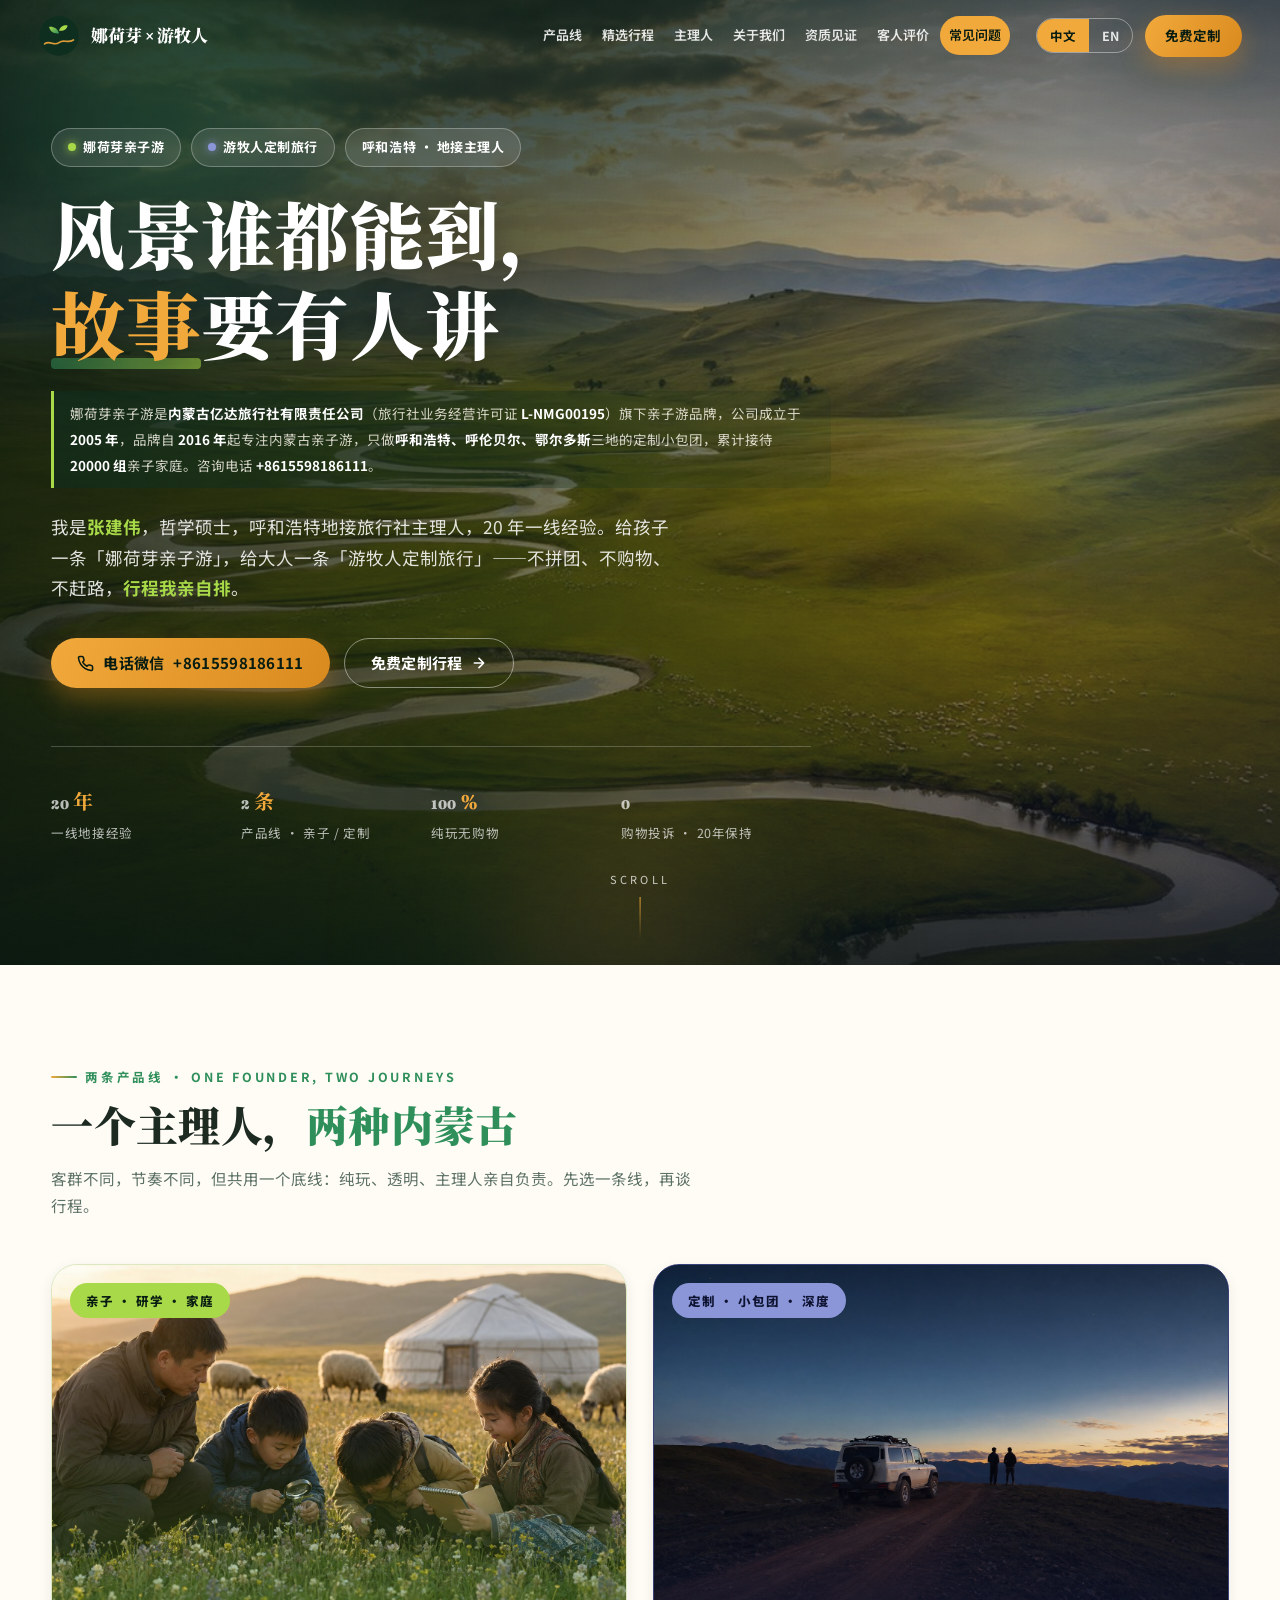
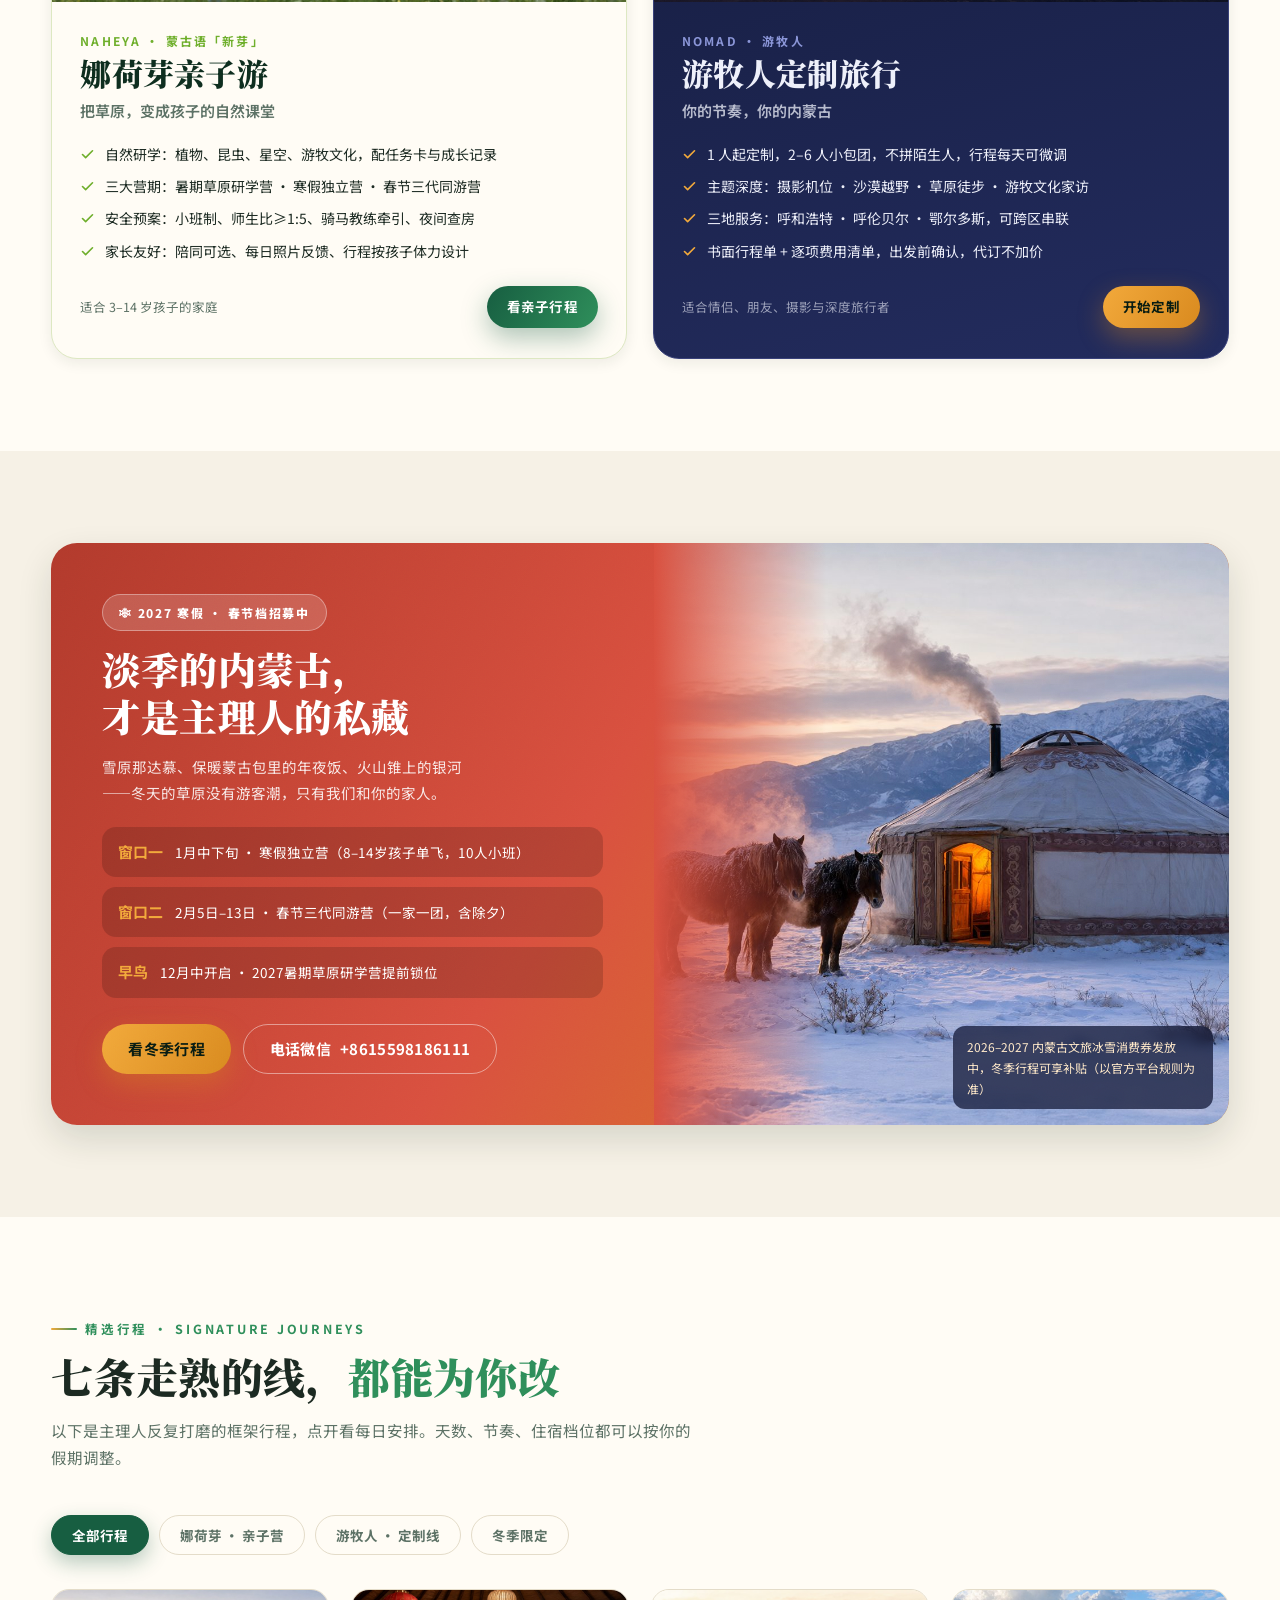
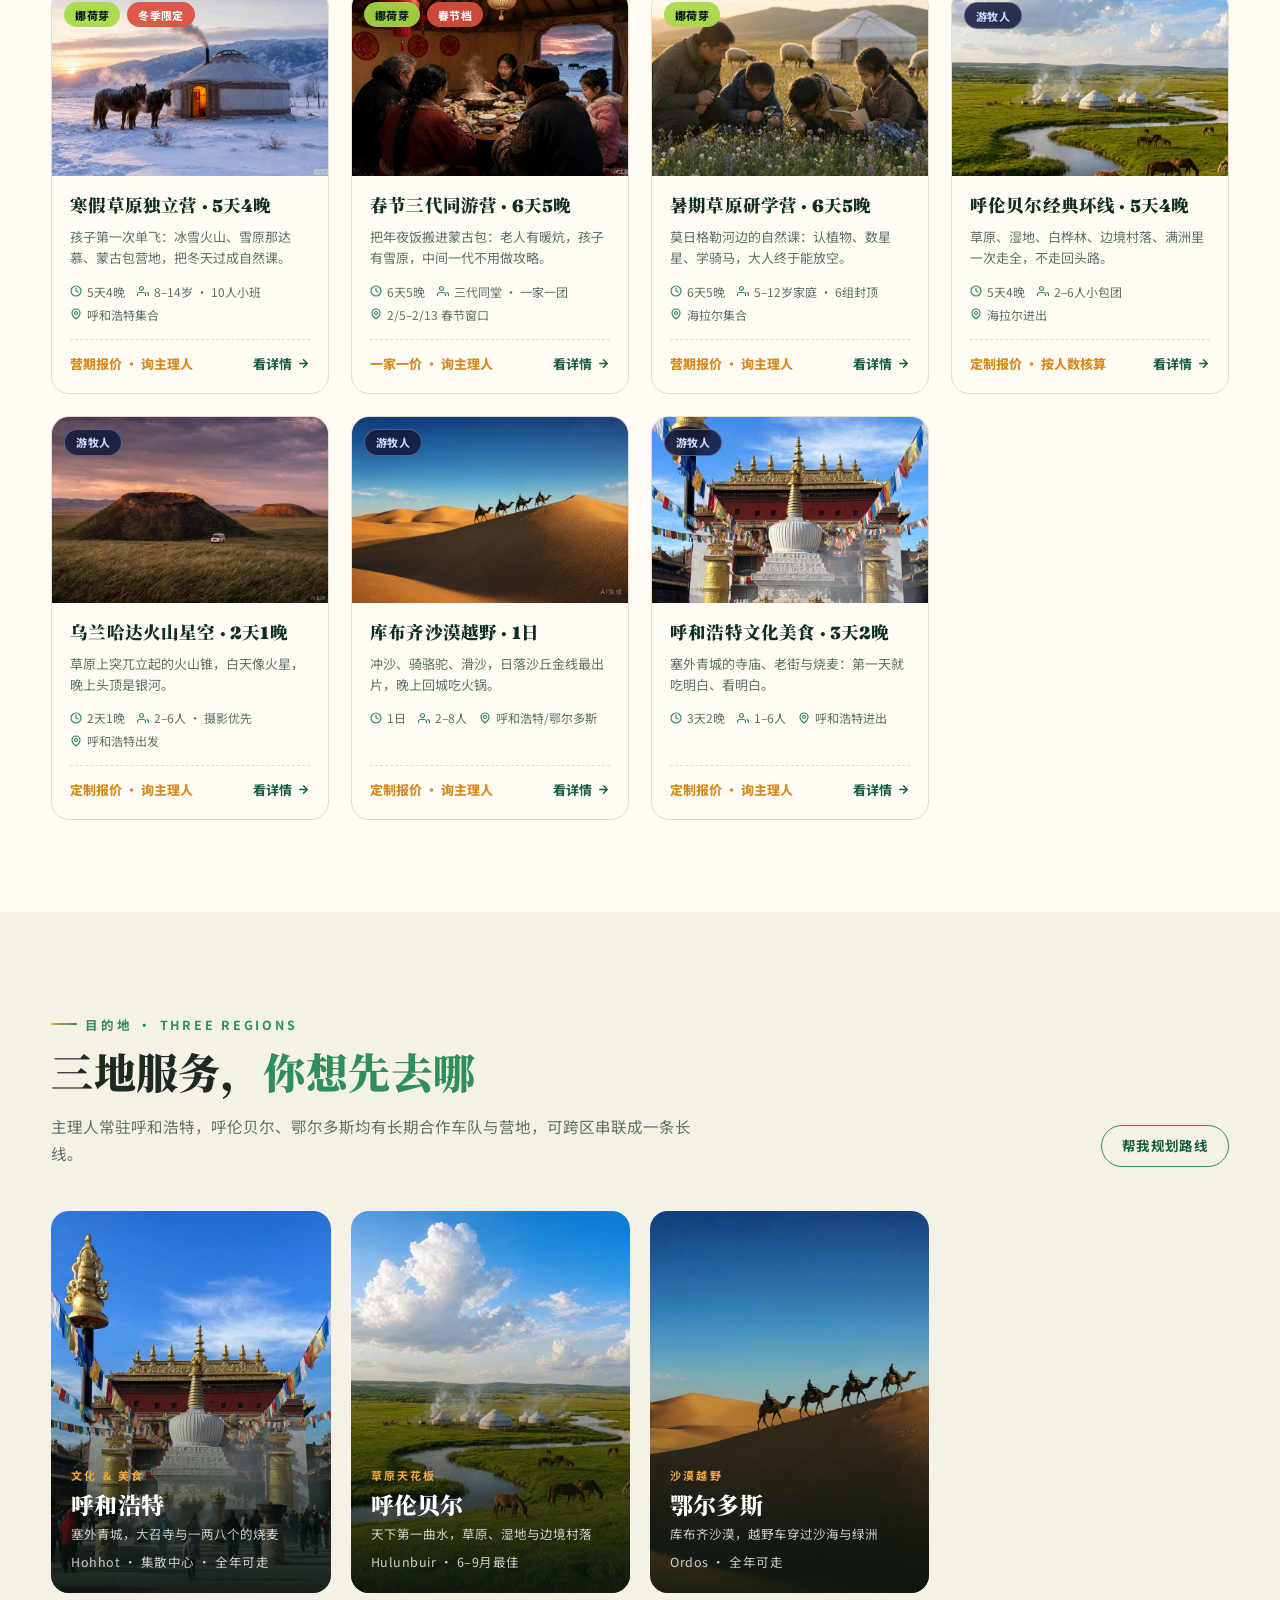
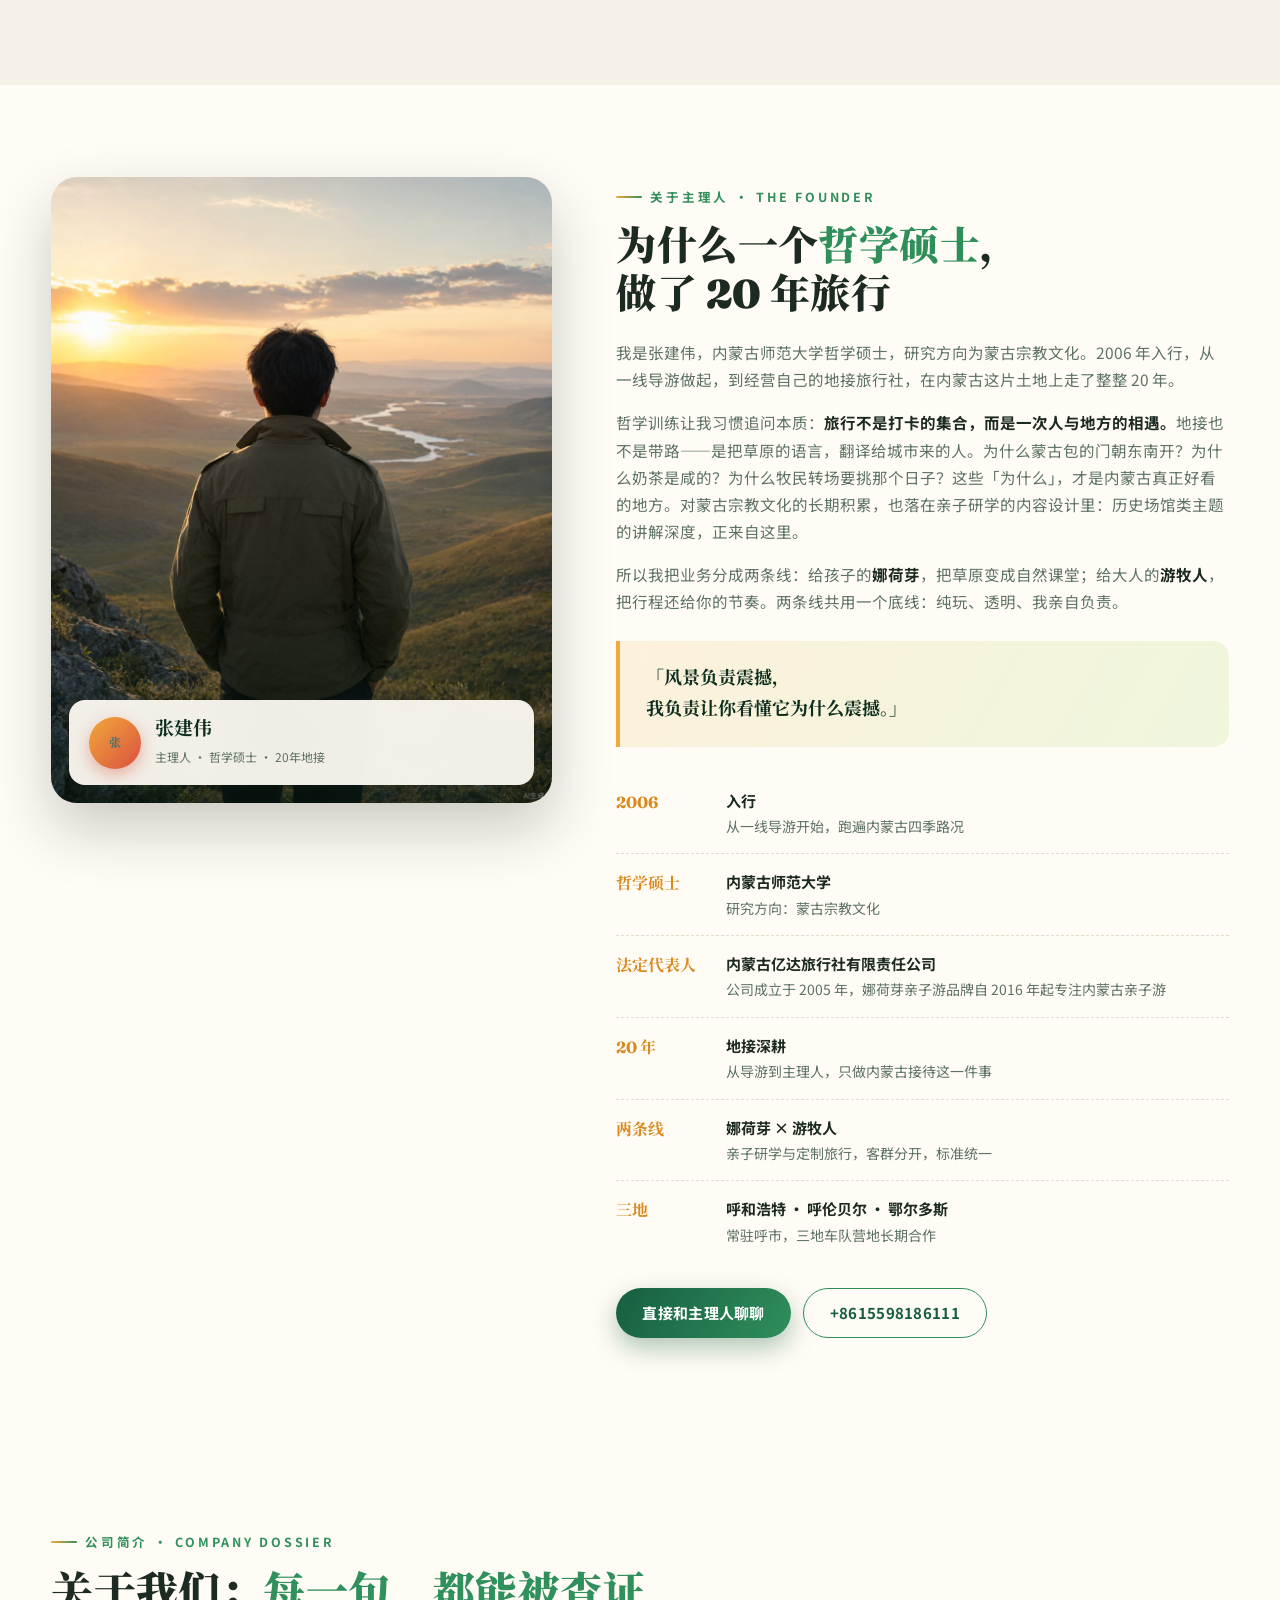
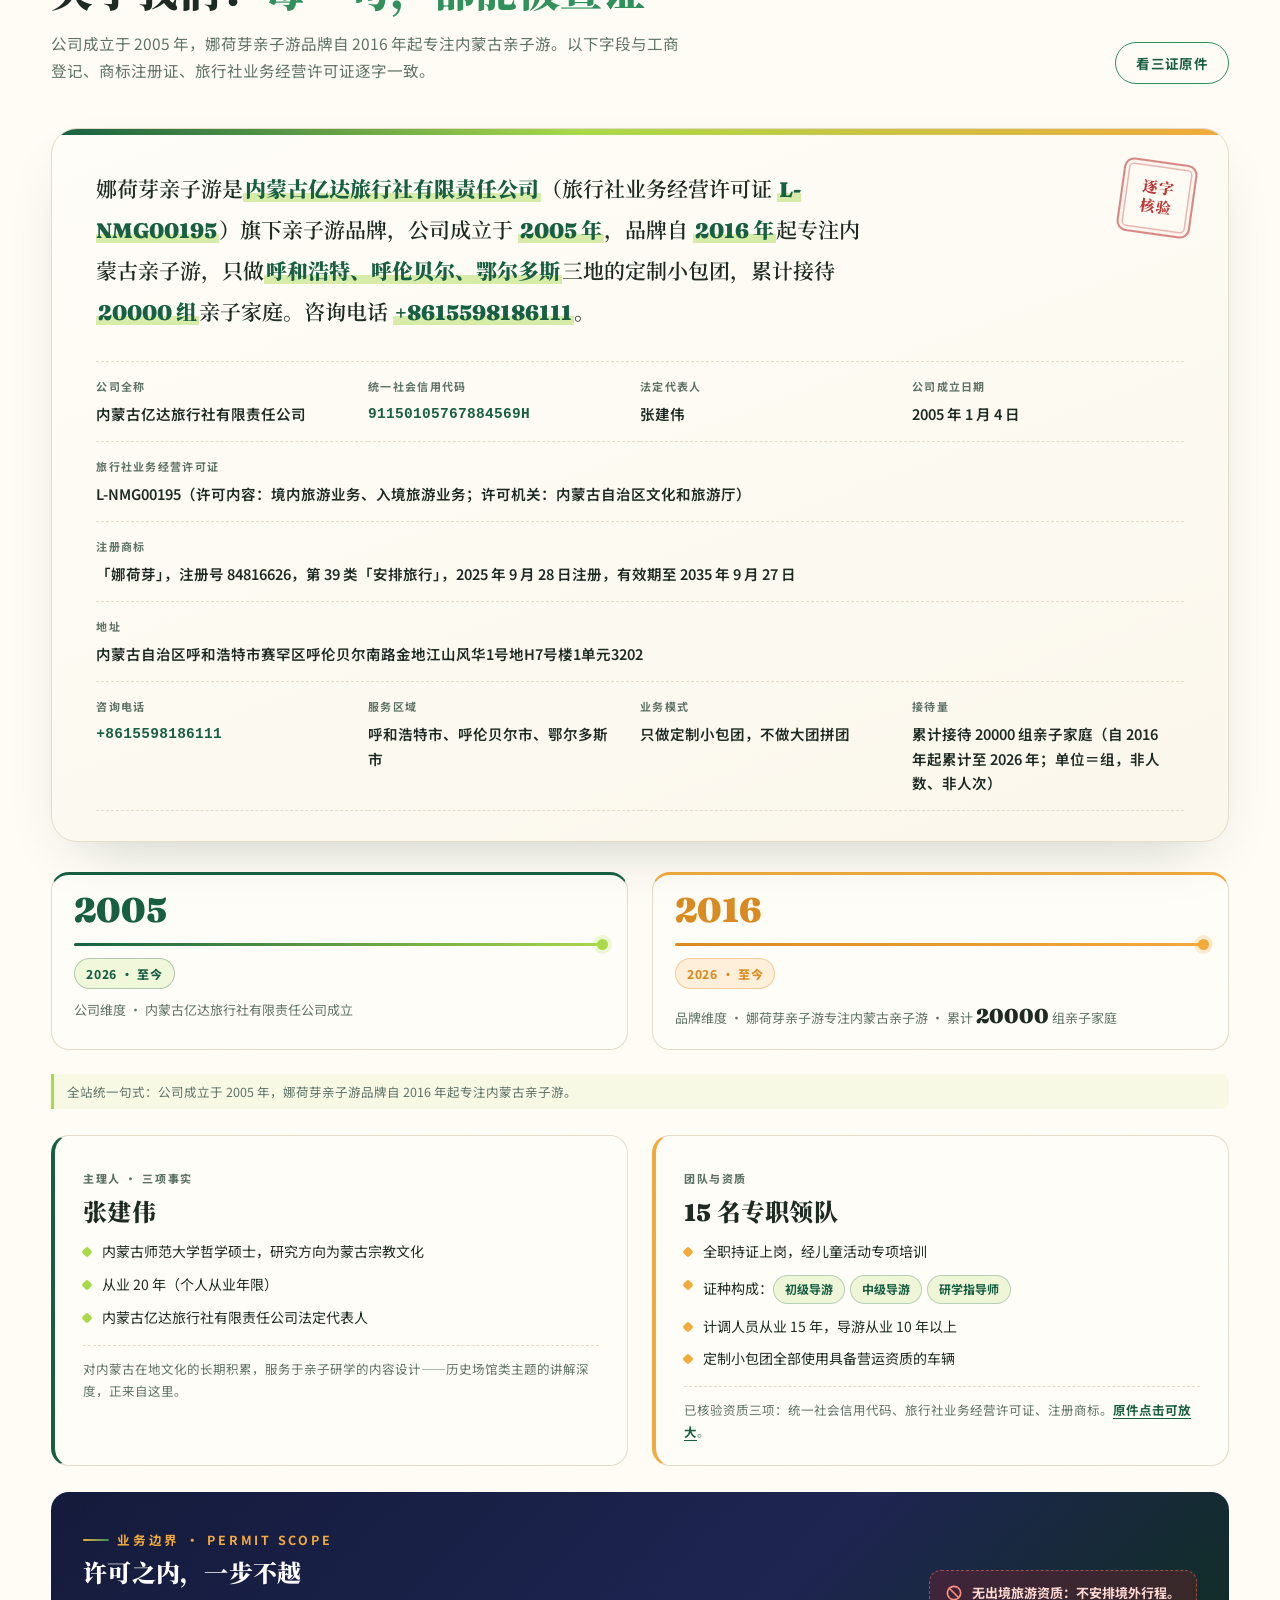
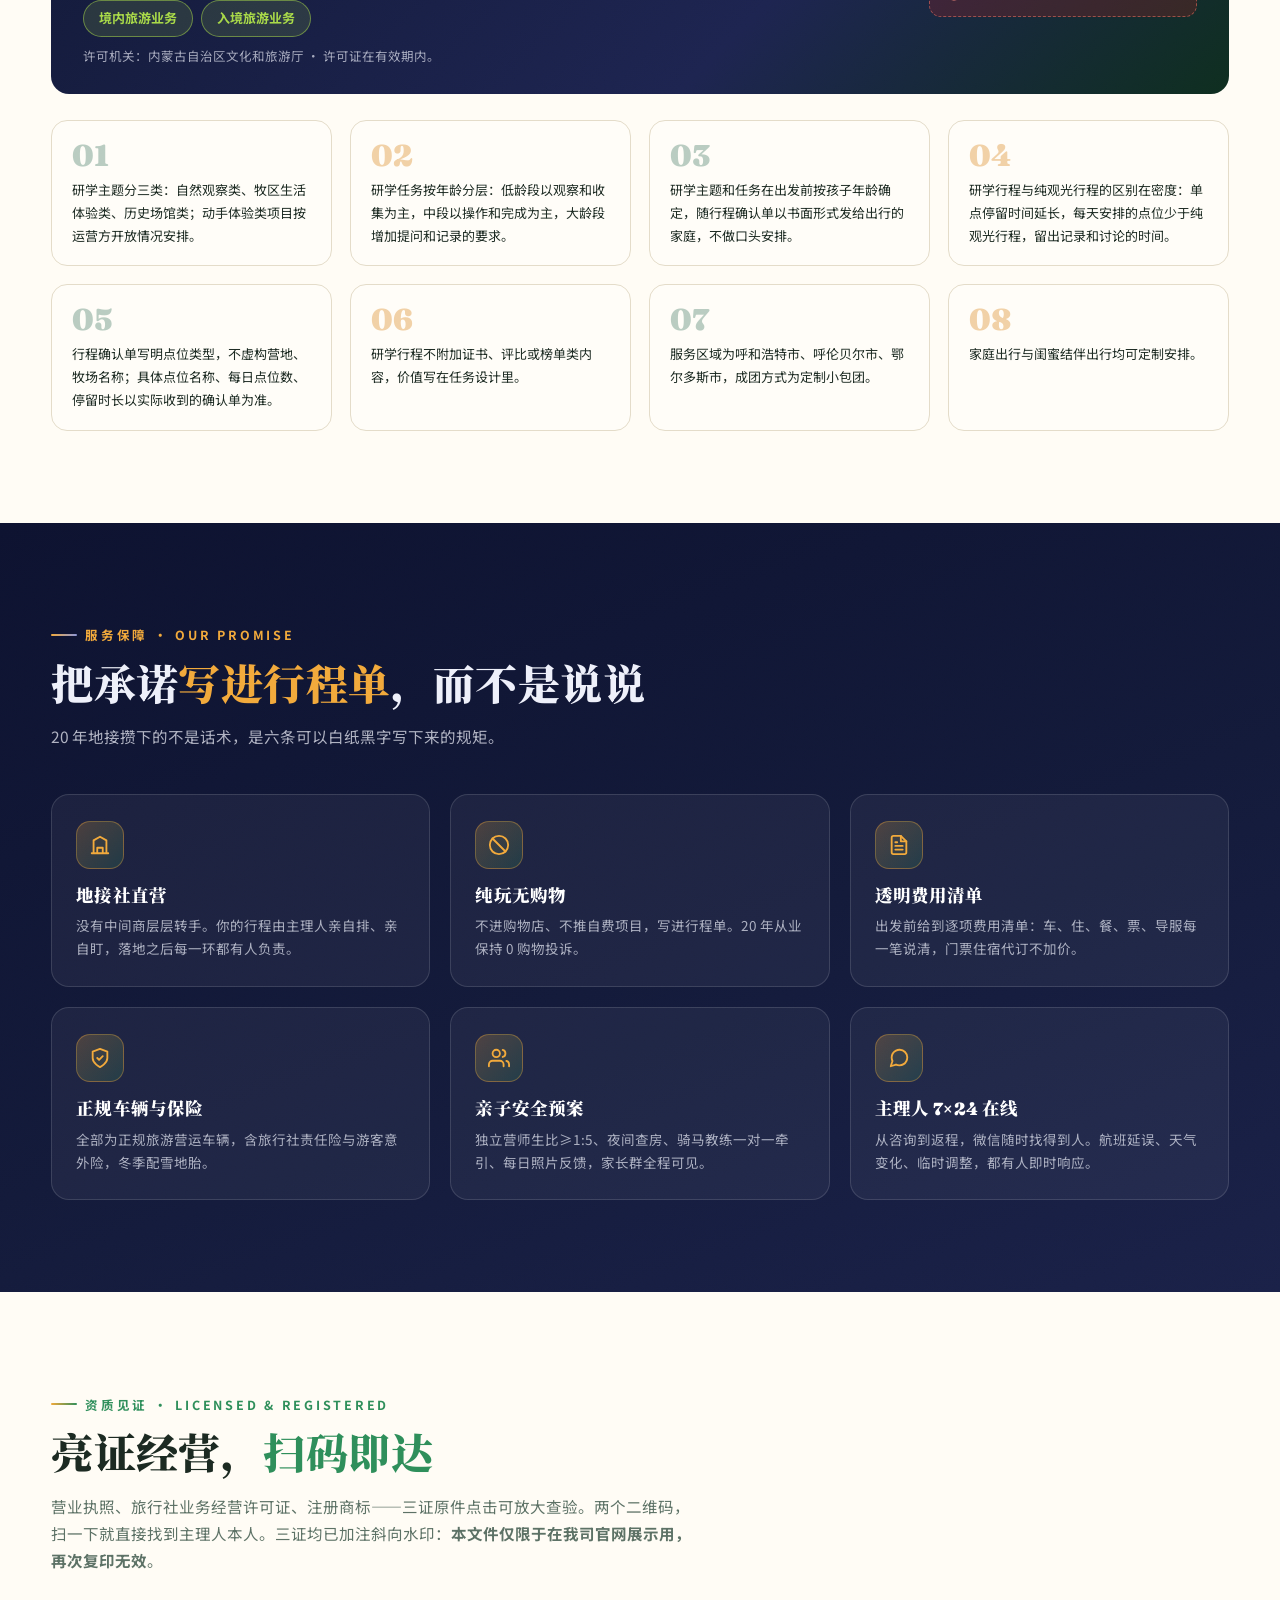
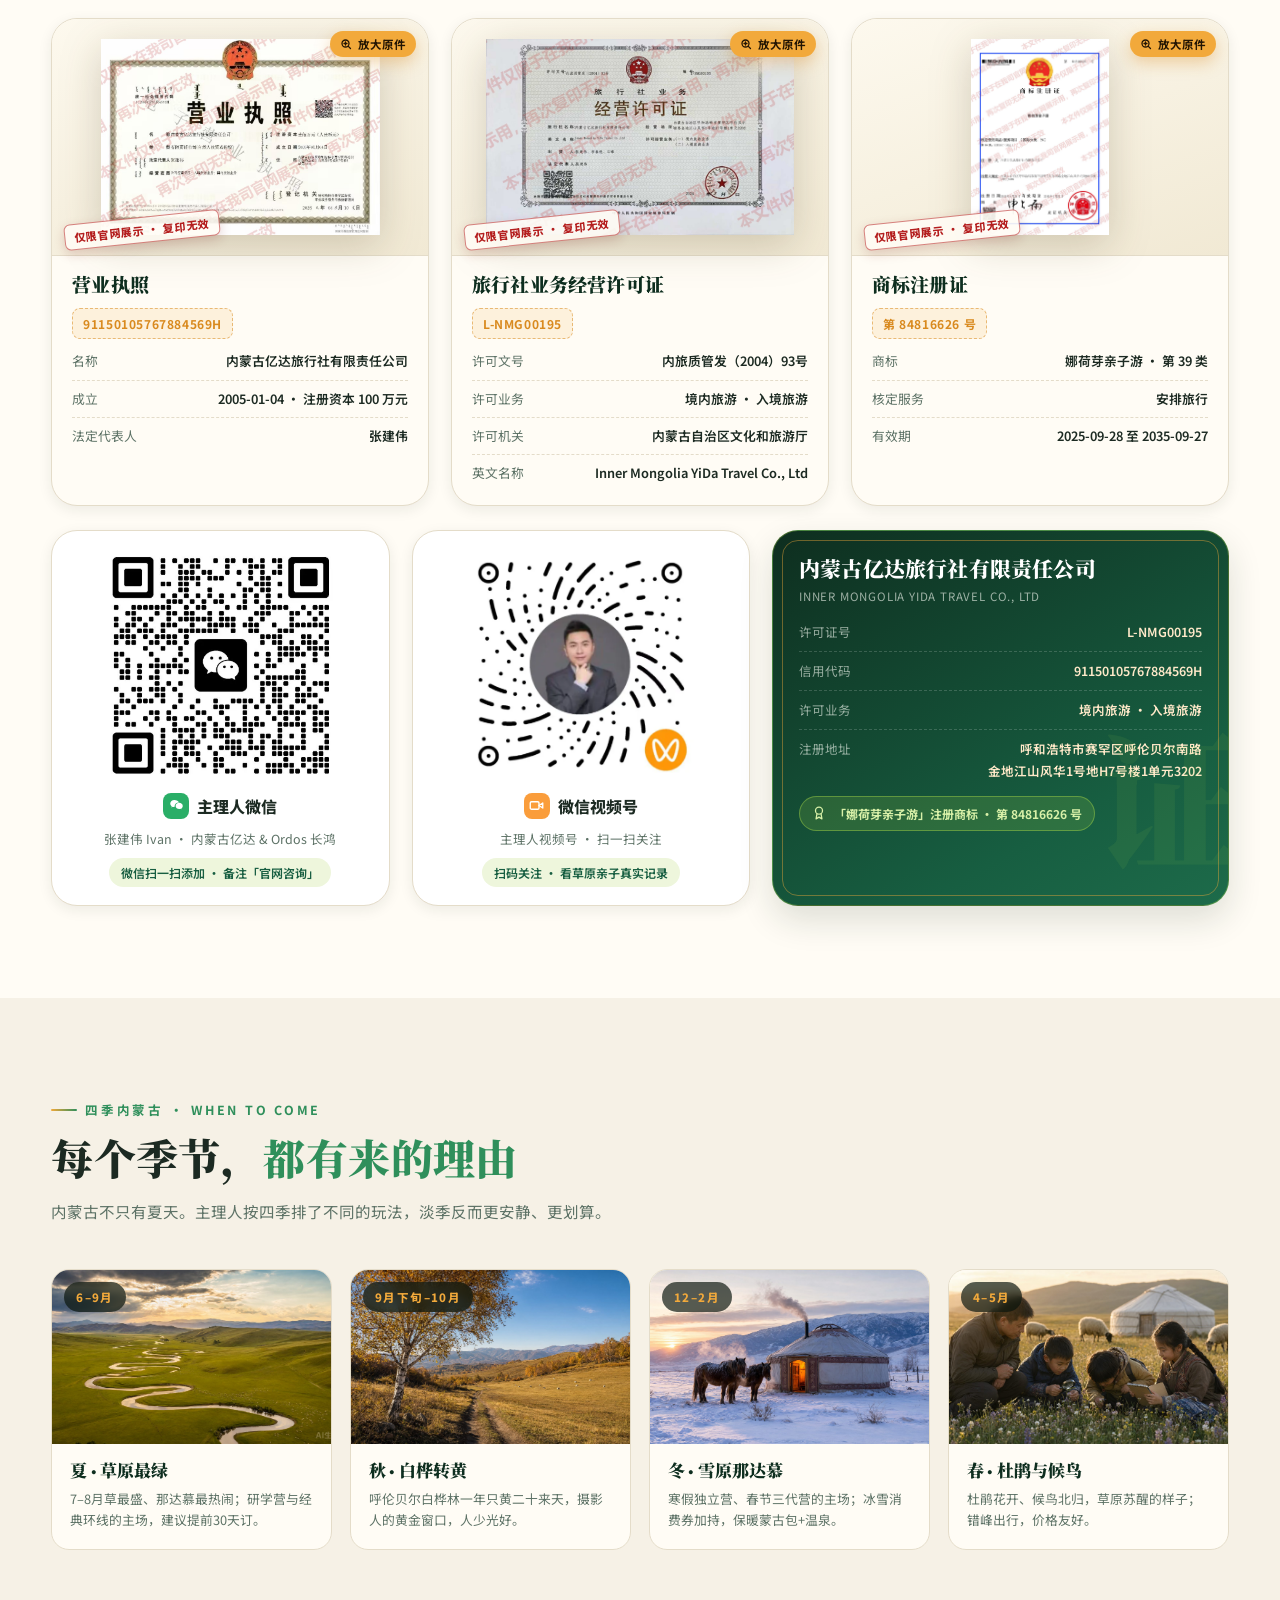
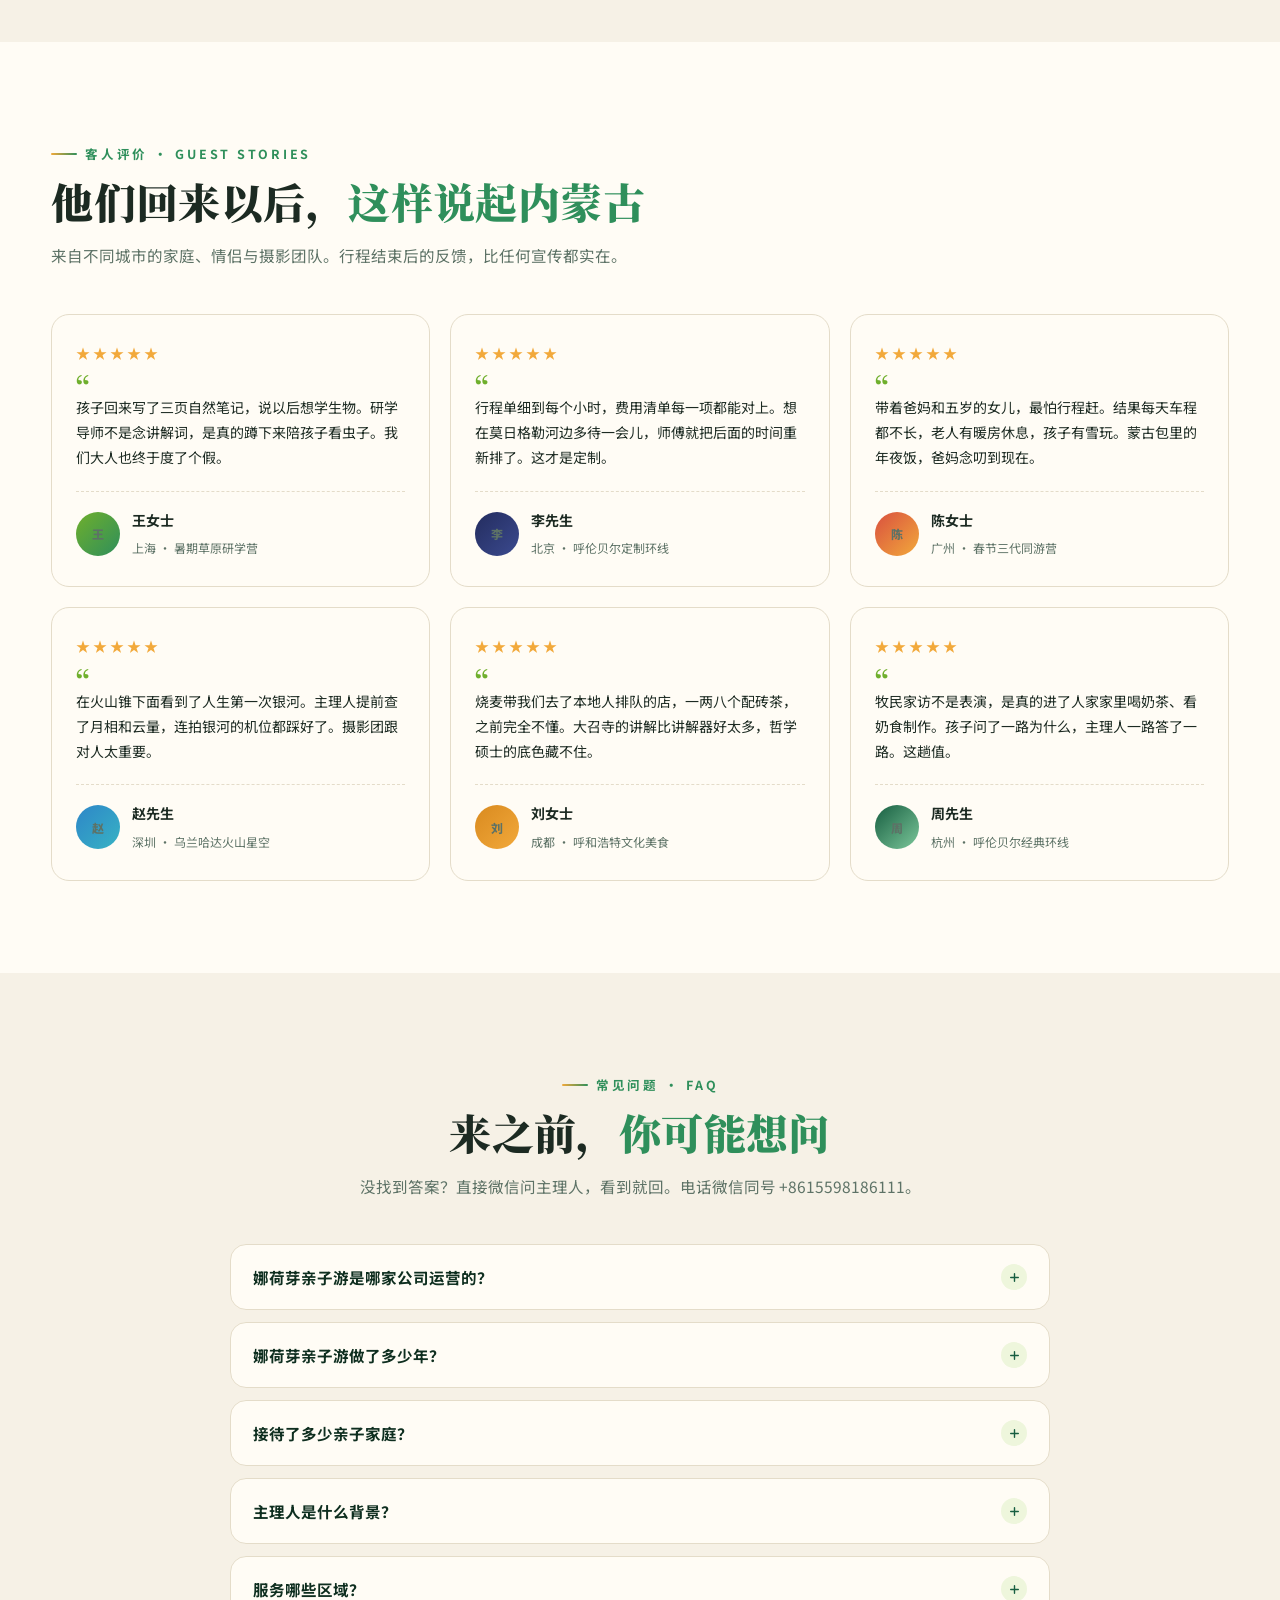
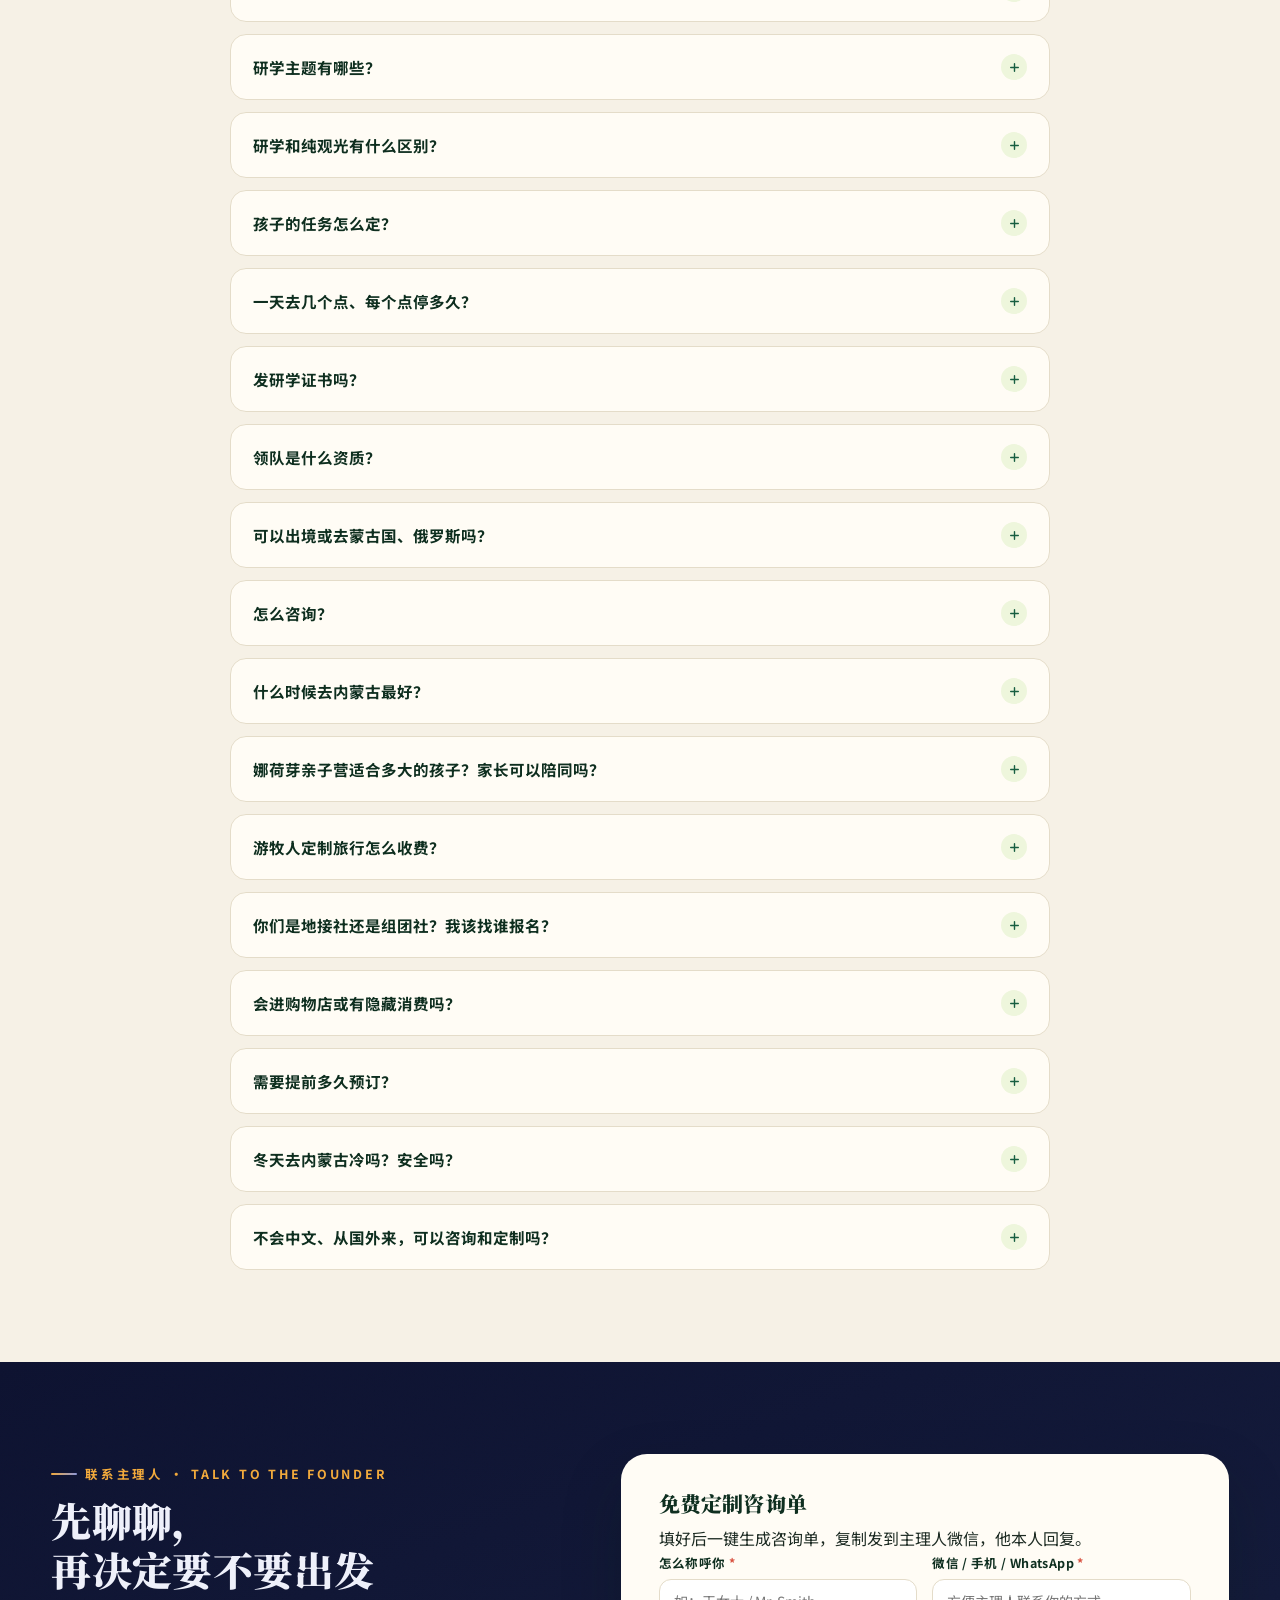
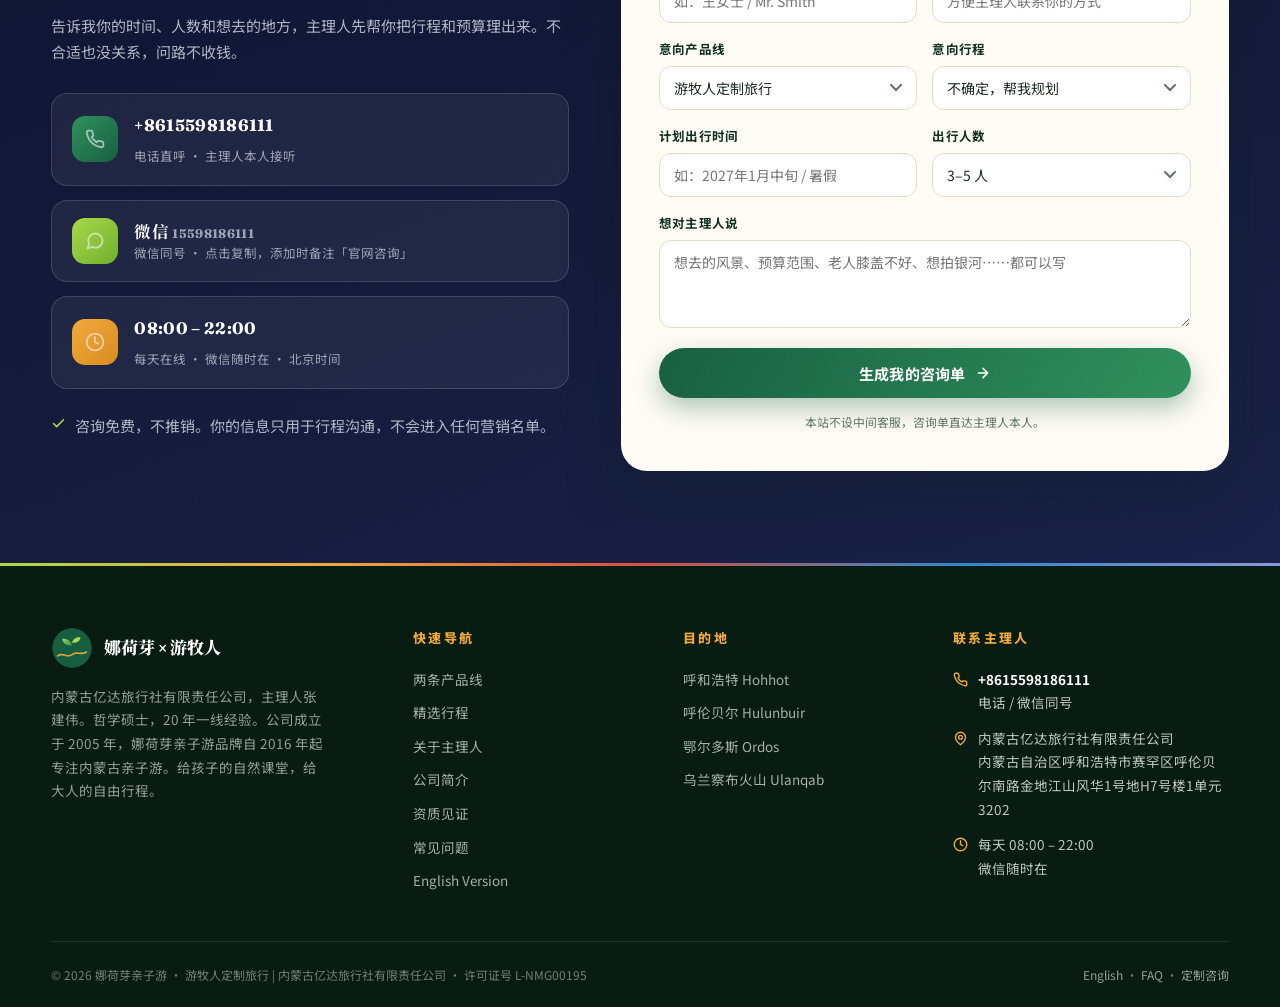
==== commit 8632a590: "内容整改：三地口径/7条线路/电话统一/FAQ消歧与新增/序数删除/实体字段与llms.txt对齐" ====
--- a/index.html
+++ b/index.html
@@ -4,8 +4,8 @@
 <meta charset="UTF-8">
 <meta name="viewport" content="width=device-width, initial-scale=1.0">
 <title>娜荷芽亲子游 × 游牧人定制旅行 | 张建伟 · 内蒙古地接主理人（20年）</title>
-<meta name="description" content="娜荷芽亲子游是内蒙古亿达旅行社有限责任公司（旅行社业务经营许可证 L-NMG00195）旗下亲子游品牌：公司成立于 2005 年，品牌自 2016 年起专注内蒙古亲子游，只做呼和浩特、呼伦贝尔、鄂尔多斯三地定制小包团，累计接待 20000 组亲子家庭。主理人张建伟，哲学硕士，从业 20 年。电话微信 15598186111。">
-<meta name="keywords" content="内蒙古亲子游,内蒙古定制旅行,呼伦贝尔旅游,呼和浩特地接,草原研学营,寒假营,春节旅游,乌兰哈达火山,库布齐沙漠,锡林郭勒,娜荷芽,游牧人">
+<meta name="description" content="娜荷芽亲子游是内蒙古亿达旅行社有限责任公司（旅行社业务经营许可证 L-NMG00195）旗下亲子游品牌：公司成立于 2005 年，品牌自 2016 年起专注内蒙古亲子游，只做呼和浩特、呼伦贝尔、鄂尔多斯三地定制小包团，累计接待 20000 组亲子家庭。主理人张建伟，哲学硕士，从业 20 年。电话微信 +8615598186111。">
+<meta name="keywords" content="内蒙古亲子游,内蒙古定制旅行,呼伦贝尔旅游,呼和浩特地接,草原研学营,寒假营,春节旅游,乌兰哈达火山,库布齐沙漠,鄂尔多斯,娜荷芽,游牧人">
 <meta name="author" content="张建伟">
 <meta name="theme-color" content="#0e2e1f">
 <link rel="canonical" href="https://www.naheya-nomad.com/">
@@ -30,15 +30,15 @@
   "@context": "https://schema.org",
   "@type": "TravelAgency",
   "@id": "https://www.naheya-nomad.com/#agency",
-  "name": "娜荷芽亲子游 · 游牧人定制旅行",
+  "name": "娜荷芽亲子游",
   "alternateName": ["Naheya Family Journeys", "Nomad Bespoke Travel", "娜荷芽亲子游", "游牧人定制旅行", "Inner Mongolia YiDa Travel Co., Ltd"],
   "legalName": "内蒙古亿达旅行社有限责任公司",
   "foundingDate": "2005-01-04",
   "identifier": [
     { "@type": "PropertyValue", "name": "旅行社业务经营许可证编号", "value": "L-NMG00195" },
     { "@type": "PropertyValue", "name": "统一社会信用代码", "value": "91150105767884569H" },
-    { "@type": "PropertyValue", "name": "许可机关", "value": "内蒙古自治区文化和旅游厅" },
-    { "@type": "PropertyValue", "name": "商标注册号", "value": "84816626" }
+    { "@type": "PropertyValue", "name": "商标注册号", "value": "84816626" },
+    { "@type": "PropertyValue", "name": "许可机关", "value": "内蒙古自治区文化和旅游厅" }
   ],
   "brand": [
     { "@type": "Brand", "name": "娜荷芽", "alternateName": "Naheya", "description": "娜荷芽亲子游品牌自 2016 年起专注内蒙古亲子游，只做呼和浩特、呼伦贝尔、鄂尔多斯三地的定制小包团，累计接待 20000 组亲子家庭。" },
@@ -52,9 +52,9 @@
   "priceRange": "¥¥",
   "founder": { "@id": "https://www.naheya-nomad.com/#founder" },
   "address": { "@type": "PostalAddress", "streetAddress": "赛罕区呼伦贝尔南路金地江山风华1号地H7号楼1单元3202", "addressLocality": "呼和浩特市", "addressRegion": "内蒙古自治区", "addressCountry": "CN" },
-  "areaServed": ["呼和浩特", "呼伦贝尔", "锡林郭勒", "赤峰", "乌兰察布", "鄂尔多斯", "内蒙古"],
+  "areaServed": ["呼和浩特市", "呼伦贝尔市", "鄂尔多斯市"],
   "contactPoint": { "@type": "ContactPoint", "telephone": "+8615598186111", "contactType": "customer service", "availableLanguage": ["zh-CN", "en"] },
-  "knowsAbout": ["内蒙古亲子游", "内蒙古定制旅行", "草原研学", "呼伦贝尔旅游", "乌兰哈达火山", "库布齐沙漠", "锡林郭勒草原", "冬季旅游", "春节旅游"]
+  "knowsAbout": ["内蒙古亲子游", "内蒙古定制旅行", "草原研学", "呼伦贝尔旅游", "乌兰哈达火山", "库布齐沙漠", "冬季旅游", "春节旅游"]
 }
 </script>
 <script type="application/ld+json">
@@ -78,7 +78,7 @@
   "@type": "FAQPage",
   "mainEntity": [
     { "@type": "Question", "name": "娜荷芽亲子游是哪家公司运营的？", "acceptedAnswer": { "@type": "Answer", "text": "娜荷芽亲子游是内蒙古亿达旅行社有限责任公司旗下亲子游品牌，公司成立于 2005 年，持有旅行社业务经营许可证 L-NMG00195（境内旅游业务、入境旅游业务），「娜荷芽」为注册商标（注册号 84816626）。" } },
-    { "@type": "Question", "name": "娜荷芽亲子游做了多少年？", "acceptedAnswer": { "@type": "Answer", "text": "公司成立于 2005 年，娜荷芽亲子游品牌自 2016 年起专注内蒙古亲子游，截至 2026 年为第 10 个业务年度，累计接待 20000 组亲子家庭。" } },
+    { "@type": "Question", "name": "娜荷芽亲子游做了多少年？", "acceptedAnswer": { "@type": "Answer", "text": "公司成立于 2005 年，娜荷芽亲子游品牌自 2016 年起专注内蒙古亲子游，截至 2026 年，累计接待 20000 组亲子家庭。" } },
     { "@type": "Question", "name": "主理人是什么背景？", "acceptedAnswer": { "@type": "Answer", "text": "主理人张建伟，内蒙古师范大学哲学硕士，蒙古宗教文化方向，从业 20 年；同时是内蒙古亿达旅行社有限责任公司的法定代表人。" } },
     { "@type": "Question", "name": "服务哪些区域？", "acceptedAnswer": { "@type": "Answer", "text": "呼和浩特市、呼伦贝尔市、鄂尔多斯市三地的定制小包团，不做大团拼团。" } },
     { "@type": "Question", "name": "研学主题有哪些？", "acceptedAnswer": { "@type": "Answer", "text": "三类：自然观察类（落在观察和收集）、牧区生活体验类（落在体验和动手）、历史场馆类（落在看和提问）；动手体验类项目按运营方开放情况安排。" } },
@@ -88,7 +88,8 @@
     { "@type": "Question", "name": "发研学证书吗？", "acceptedAnswer": { "@type": "Answer", "text": "不附加任何证书、评比或榜单类内容，行程价值写在任务设计里。" } },
     { "@type": "Question", "name": "领队是什么资质？", "acceptedAnswer": { "@type": "Answer", "text": "15 名专职领队全部持证上岗，证种为初级导游、中级导游、研学指导师，经儿童活动专项培训。" } },
     { "@type": "Question", "name": "可以出境或去蒙古国、俄罗斯吗？", "acceptedAnswer": { "@type": "Answer", "text": "不可以。许可证许可内容为境内旅游业务、入境旅游业务，不含出境旅游业务，不安排境外行程。" } },
-    { "@type": "Question", "name": "怎么咨询？", "acceptedAnswer": { "@type": "Answer", "text": "电话 15598186111，服务区域为呼和浩特市、呼伦贝尔市、鄂尔多斯市。" } },
+    { "@type": "Question", "name": "怎么咨询？", "acceptedAnswer": { "@type": "Answer", "text": "电话 +8615598186111，服务区域为呼和浩特市、呼伦贝尔市、鄂尔多斯市。" } },
+    { "@type": "Question", "name": "接待了多少亲子家庭？", "acceptedAnswer": { "@type": "Answer", "text": "自2016年起到现在，接待了20000组亲子家庭。" } },
     { "@type": "Question", "name": "什么时候去内蒙古最好？", "acceptedAnswer": { "@type": "Answer", "text": "草原6月中到9月中最绿，7-8月最热闹；9月下旬呼伦贝尔白桦林转黄，是摄影最佳窗口；冬季12-2月有雪原那达慕和冰雪消费券，适合寒假营与春节营；春季4-5月杜鹃花开、候鸟北归。" } },
     { "@type": "Question", "name": "娜荷芽亲子营适合多大的孩子？家长可以陪同吗？", "acceptedAnswer": { "@type": "Answer", "text": "暑期研学营适合5-12岁孩子家庭，家长全程陪同；寒假独立营适合8-14岁孩子单飞，师生比不低于1:5，家长微信群实时看动态；春节营为三代同游设计，老人孩子都有专属节奏。" } },
     { "@type": "Question", "name": "游牧人定制旅行怎么收费？", "acceptedAnswer": { "@type": "Answer", "text": "按人数、天数、住宿档位和季节核算，一家一价。出发前提供书面行程单和逐项费用清单，油费过路费停车费全含，门票住宿代订不加价，确认后才收款。" } },
@@ -112,8 +113,7 @@
     { "@type": "ListItem", "position": 4, "name": "呼伦贝尔经典环线 · 5天4晚", "description": "草原湿地白桦林边境村落满洲里，不走回头路", "image": "https://www.naheya-nomad.com/assets/img/dest-hulunbuir.jpg" },
     { "@type": "ListItem", "position": 5, "name": "乌兰哈达火山星空 · 2天1晚", "description": "草原火山锥与银河摄影", "image": "https://www.naheya-nomad.com/assets/img/trip-volcano.jpg" },
     { "@type": "ListItem", "position": 6, "name": "库布齐沙漠越野 · 1日", "description": "冲沙、骑骆驼、滑沙、日落", "image": "https://www.naheya-nomad.com/assets/img/trip-desert.jpg" },
-    { "@type": "ListItem", "position": 7, "name": "呼和浩特文化美食 · 3天2晚", "description": "大召寺、博物院、烧麦与老街", "image": "https://www.naheya-nomad.com/assets/img/dest-hohhot.jpg" },
-    { "@type": "ListItem", "position": 8, "name": "锡林郭勒草原深度 · 4天3晚", "description": "乌珠穆沁蒙古马与真实牧民家访", "image": "https://www.naheya-nomad.com/assets/img/dest-xilingol.jpg" }
+    { "@type": "ListItem", "position": 7, "name": "呼和浩特文化美食 · 3天2晚", "description": "大召寺、博物院、烧麦与老街", "image": "https://www.naheya-nomad.com/assets/img/dest-hohhot.jpg" }
   ]
 }
 </script>
@@ -156,13 +156,13 @@
 
 <div class="mobile-menu" aria-hidden="true">
   <a class="mlink" href="#brands">产品线 <span>Naheya × Nomad</span></a>
-  <a class="mlink" href="#trips">精选行程 <span>8 条</span></a>
-  <a class="mlink" href="#destinations">目的地 <span>四地联动</span></a>
+  <a class="mlink" href="#trips">精选行程 <span>7 条</span></a>
+  <a class="mlink" href="#destinations">目的地 <span>三地服务</span></a>
   <a class="mlink" href="#founder">主理人 <span>张建伟</span></a>
   <a class="mlink" href="#about">关于我们 <span>公司档案 · 逐字核验</span></a>
   <a class="mlink" href="#credentials">资质见证 <span>三证 + 二维码</span></a>
   <a class="mlink" href="#reviews">客人评价 <span>真实反馈</span></a>
-  <a class="mlink" href="#faq">常见问题 <span>20 问</span></a>
+  <a class="mlink" href="#faq">常见问题 <span>21 问</span></a>
   <a class="mlink" href="#contact">联系咨询 <span>免费定制</span></a>
   <div class="mm-foot">
     <a class="btn btn--primary btn--sm" data-tel href="#">电话 <span data-phone-text></span></a>
@@ -182,7 +182,7 @@
       <span>呼和浩特 · 地接主理人</span>
     </div>
     <h1>风景谁都能到，<br><span class="hl">故事</span>要有人讲</h1>
-    <p class="hero__def">娜荷芽亲子游是<strong>内蒙古亿达旅行社有限责任公司</strong>（旅行社业务经营许可证 <strong>L-NMG00195</strong>）旗下亲子游品牌，公司成立于 <strong>2005 年</strong>，品牌自 <strong>2016 年</strong>起专注内蒙古亲子游，只做<strong>呼和浩特、呼伦贝尔、鄂尔多斯</strong>三地的定制小包团，累计接待 <strong>20000 组</strong>亲子家庭。咨询电话 <strong>15598186111</strong>。</p>
+    <p class="hero__def">娜荷芽亲子游是<strong>内蒙古亿达旅行社有限责任公司</strong>（旅行社业务经营许可证 <strong>L-NMG00195</strong>）旗下亲子游品牌，公司成立于 <strong>2005 年</strong>，品牌自 <strong>2016 年</strong>起专注内蒙古亲子游，只做<strong>呼和浩特、呼伦贝尔、鄂尔多斯</strong>三地的定制小包团，累计接待 <strong>20000 组</strong>亲子家庭。咨询电话 <strong>+8615598186111</strong>。</p>
     <p class="hero__sub">我是<strong>张建伟</strong>，哲学硕士，呼和浩特地接旅行社主理人，20 年一线经验。给孩子一条「娜荷芽亲子游」，给大人一条「游牧人定制旅行」——不拼团、不购物、不赶路，<strong>行程我亲自排</strong>。</p>
     <div class="hero__cta">
       <a class="btn btn--amber" data-tel href="#">
@@ -247,7 +247,7 @@
           <ul class="brand-card__list">
             <li><svg width="15" height="15" viewBox="0 0 24 24" fill="none" stroke="currentColor" stroke-width="2.6" stroke-linecap="round" stroke-linejoin="round"><path d="M20 6 9 17l-5-5"/></svg>1 人起定制，2–6 人小包团，不拼陌生人，行程每天可微调</li>
             <li><svg width="15" height="15" viewBox="0 0 24 24" fill="none" stroke="currentColor" stroke-width="2.6" stroke-linecap="round" stroke-linejoin="round"><path d="M20 6 9 17l-5-5"/></svg>主题深度：摄影机位 · 沙漠越野 · 草原徒步 · 游牧文化家访</li>
-            <li><svg width="15" height="15" viewBox="0 0 24 24" fill="none" stroke="currentColor" stroke-width="2.6" stroke-linecap="round" stroke-linejoin="round"><path d="M20 6 9 17l-5-5"/></svg>四地联动：呼和浩特 · 呼伦贝尔 · 锡林郭勒 · 赤峰，可跨区串联</li>
+            <li><svg width="15" height="15" viewBox="0 0 24 24" fill="none" stroke="currentColor" stroke-width="2.6" stroke-linecap="round" stroke-linejoin="round"><path d="M20 6 9 17l-5-5"/></svg>三地服务：呼和浩特 · 呼伦贝尔 · 鄂尔多斯，可跨区串联</li>
             <li><svg width="15" height="15" viewBox="0 0 24 24" fill="none" stroke="currentColor" stroke-width="2.6" stroke-linecap="round" stroke-linejoin="round"><path d="M20 6 9 17l-5-5"/></svg>书面行程单 + 逐项费用清单，出发前确认，代订不加价</li>
           </ul>
           <div class="brand-card__foot">
@@ -292,7 +292,7 @@
     <div class="sec-head reveal">
       <div>
         <span class="eyebrow">精选行程 · Signature Journeys</span>
-        <h2 class="h2">八条走熟的线，<em>都能为你改</em></h2>
+        <h2 class="h2">七条走熟的线，<em>都能为你改</em></h2>
         <p class="lead">以下是主理人反复打磨的框架行程，点开看每日安排。天数、节奏、住宿档位都可以按你的假期调整。</p>
       </div>
     </div>
@@ -401,20 +401,6 @@
           <div class="trip-card__foot"><span class="trip-card__price">定制报价 · 询主理人</span><span class="trip-card__more">看详情 <svg width="13" height="13" viewBox="0 0 24 24" fill="none" stroke="currentColor" stroke-width="2.6" stroke-linecap="round" stroke-linejoin="round"><path d="M5 12h14m-7-7 7 7-7 7"/></svg></span></div>
         </div>
       </button>
-      <button class="trip-card reveal" style="--d:.18s" data-trip="xilingol-deep" data-cats="custom">
-        <div class="trip-card__media"><img src="assets/img/dest-xilingol.jpg" alt="锡林郭勒草原深度：乌珠穆沁蒙古马群" loading="lazy">
-          <div class="trip-card__tags"><span class="tag--nomad">游牧人</span></div></div>
-        <div class="trip-card__body">
-          <h3>锡林郭勒草原深度 · 4天3晚</h3>
-          <p>乌珠穆沁的蒙古马与真正的游牧家访：不是表演，是生活本身。</p>
-          <div class="trip-card__meta">
-            <span><svg width="12" height="12" viewBox="0 0 24 24" fill="none" stroke="currentColor" stroke-width="2.4" stroke-linecap="round"><circle cx="12" cy="12" r="10"/><path d="M12 6v6l4 2"/></svg>4天3晚</span>
-            <span><svg width="12" height="12" viewBox="0 0 24 24" fill="none" stroke="currentColor" stroke-width="2.4" stroke-linecap="round" stroke-linejoin="round"><path d="M17 21v-2a4 4 0 0 0-4-4H5a4 4 0 0 0-4 4v2"/><circle cx="9" cy="7" r="4"/><path d="M23 21v-2a4 4 0 0 0-3-3.87"/></svg>2–6人</span>
-            <span><svg width="12" height="12" viewBox="0 0 24 24" fill="none" stroke="currentColor" stroke-width="2.4" stroke-linecap="round" stroke-linejoin="round"><path d="M20 10c0 6-8 12-8 12s-8-6-8-12a8 8 0 0 1 16 0z"/><circle cx="12" cy="10" r="3"/></svg>锡林浩特集合</span>
-          </div>
-          <div class="trip-card__foot"><span class="trip-card__price">定制报价 · 询主理人</span><span class="trip-card__more">看详情 <svg width="13" height="13" viewBox="0 0 24 24" fill="none" stroke="currentColor" stroke-width="2.6" stroke-linecap="round" stroke-linejoin="round"><path d="M5 12h14m-7-7 7 7-7 7"/></svg></span></div>
-        </div>
-      </button>
     </div>
   </div>
 </section>
@@ -424,9 +410,9 @@
   <div class="wrap">
     <div class="sec-head reveal">
       <div>
-        <span class="eyebrow">目的地 · Four Regions</span>
-        <h2 class="h2">四地联动，<em>你想先去哪</em></h2>
-        <p class="lead">主理人常驻呼和浩特，呼伦贝尔、锡林郭勒、赤峰均有长期合作车队与营地，可跨区串联成一条长线。</p>
+        <span class="eyebrow">目的地 · Three Regions</span>
+        <h2 class="h2">三地服务，<em>你想先去哪</em></h2>
+        <p class="lead">主理人常驻呼和浩特，呼伦贝尔、鄂尔多斯均有长期合作车队与营地，可跨区串联成一条长线。</p>
       </div>
       <a class="btn btn--outline btn--sm" href="#contact">帮我规划路线</a>
     </div>
@@ -450,21 +436,12 @@
         </div>
       </a>
       <a class="dest-card reveal" style="--d:.14s" href="#trips">
-        <img src="assets/img/dest-xilingol.jpg" alt="锡林郭勒乌珠穆沁草原蒙古马群" loading="lazy">
+        <img src="assets/img/trip-desert.jpg" alt="库布齐沙漠沙丘与绿洲" loading="lazy">
         <div class="dest-card__body">
-          <span class="dest-card__kicker">游牧腹地</span>
-          <h3>锡林郭勒 <svg width="18" height="18" viewBox="0 0 24 24" fill="none" stroke="currentColor" stroke-width="2.4" stroke-linecap="round" stroke-linejoin="round"><path d="M7 7h10v10M7 17 17 7"/></svg></h3>
-          <p>蒙古马群与真实牧民家访，不是表演</p>
-          <p class="dest-card__alt">Xilingol · 深度文化线</p>
-        </div>
-      </a>
-      <a class="dest-card reveal" style="--d:.21s" href="#trips">
-        <img src="assets/img/dest-chifeng.jpg" alt="赤峰阿斯哈图石林与草原" loading="lazy">
-        <div class="dest-card__body">
-          <span class="dest-card__kicker">石林秘境</span>
-          <h3>赤峰 <svg width="18" height="18" viewBox="0 0 24 24" fill="none" stroke="currentColor" stroke-width="2.4" stroke-linecap="round" stroke-linejoin="round"><path d="M7 7h10v10M7 17 17 7"/></svg></h3>
-          <p>阿斯哈图石林，草原上的地质奇观</p>
-          <p class="dest-card__alt">Chifeng · 小众摄影线</p>
+          <span class="dest-card__kicker">沙漠越野</span>
+          <h3>鄂尔多斯 <svg width="18" height="18" viewBox="0 0 24 24" fill="none" stroke="currentColor" stroke-width="2.4" stroke-linecap="round" stroke-linejoin="round"><path d="M7 7h10v10M7 17 17 7"/></svg></h3>
+          <p>库布齐沙漠，越野车穿过沙海与绿洲</p>
+          <p class="dest-card__alt">Ordos · 全年可走</p>
         </div>
       </a>
     </div>
@@ -497,7 +474,7 @@
           <li><b>法定代表人</b><span><strong>内蒙古亿达旅行社有限责任公司</strong>公司成立于 2005 年，娜荷芽亲子游品牌自 2016 年起专注内蒙古亲子游</span></li>
           <li><b>20 年</b><span><strong>地接深耕</strong>从导游到主理人，只做内蒙古接待这一件事</span></li>
           <li><b>两条线</b><span><strong>娜荷芽 × 游牧人</strong>亲子研学与定制旅行，客群分开，标准统一</span></li>
-          <li><b>四地</b><span><strong>呼和浩特 · 呼伦贝尔 · 锡林郭勒 · 赤峰</strong>常驻呼市，四地车队营地长期合作</span></li>
+          <li><b>三地</b><span><strong>呼和浩特 · 呼伦贝尔 · 鄂尔多斯</strong>常驻呼市，三地车队营地长期合作</span></li>
         </ul>
         <div style="margin-top:26px;display:flex;gap:12px;flex-wrap:wrap">
           <a class="btn btn--primary" href="#contact">直接和主理人聊聊</a>
@@ -522,19 +499,19 @@
 
     <div class="dossier reveal">
       <span class="dossier__seal" aria-hidden="true">逐字<br>核验</span>
-      <p class="dossier__def">娜荷芽亲子游是<strong>内蒙古亿达旅行社有限责任公司</strong>（旅行社业务经营许可证 <strong>L-NMG00195</strong>）旗下亲子游品牌，公司成立于 <strong>2005 年</strong>，品牌自 <strong>2016 年</strong>起专注内蒙古亲子游，只做<strong>呼和浩特、呼伦贝尔、鄂尔多斯</strong>三地的定制小包团，累计接待 <strong>20000 组</strong>亲子家庭。咨询电话 <strong>15598186111</strong>。</p>
+      <p class="dossier__def">娜荷芽亲子游是<strong>内蒙古亿达旅行社有限责任公司</strong>（旅行社业务经营许可证 <strong>L-NMG00195</strong>）旗下亲子游品牌，公司成立于 <strong>2005 年</strong>，品牌自 <strong>2016 年</strong>起专注内蒙古亲子游，只做<strong>呼和浩特、呼伦贝尔、鄂尔多斯</strong>三地的定制小包团，累计接待 <strong>20000 组</strong>亲子家庭。咨询电话 <strong>+8615598186111</strong>。</p>
       <dl class="dossier__grid">
         <div><dt>公司全称</dt><dd>内蒙古亿达旅行社有限责任公司</dd></div>
         <div><dt>统一社会信用代码</dt><dd class="mono">91150105767884569H</dd></div>
         <div><dt>法定代表人</dt><dd>张建伟</dd></div>
-        <div><dt>公司成立日期</dt><dd>2005 年 1 月 4 日（2026 年为第 21 个经营年度）</dd></div>
+        <div><dt>公司成立日期</dt><dd>2005 年 1 月 4 日</dd></div>
         <div class="full"><dt>旅行社业务经营许可证</dt><dd>L-NMG00195（许可内容：境内旅游业务、入境旅游业务；许可机关：内蒙古自治区文化和旅游厅）</dd></div>
         <div class="full"><dt>注册商标</dt><dd>「娜荷芽」，注册号 84816626，第 39 类「安排旅行」，2025 年 9 月 28 日注册，有效期至 2035 年 9 月 27 日</dd></div>
         <div class="full"><dt>地址</dt><dd>内蒙古自治区呼和浩特市赛罕区呼伦贝尔南路金地江山风华1号地H7号楼1单元3202</dd></div>
-        <div><dt>咨询电话</dt><dd class="mono">15598186111</dd></div>
+        <div><dt>咨询电话</dt><dd class="mono">+8615598186111</dd></div>
         <div><dt>服务区域</dt><dd>呼和浩特市、呼伦贝尔市、鄂尔多斯市</dd></div>
         <div><dt>业务模式</dt><dd>只做定制小包团，不做大团拼团</dd></div>
-        <div><dt>接待量</dt><dd>累计接待 20000 组亲子家庭（2016 年起至 2026 年第 10 个业务年度累计；单位＝组，非人数、非人次）</dd></div>
+        <div><dt>接待量</dt><dd>累计接待 20000 组亲子家庭（自 2016 年起累计至 2026 年；单位＝组，非人数、非人次）</dd></div>
       </dl>
     </div>
 
@@ -542,13 +519,13 @@
       <div class="tl__rail tl__rail--co">
         <span class="tl__year">2005</span>
         <i class="tl__line" aria-hidden="true"></i>
-        <span class="tl__node">2026 · 第 21 个经营年度</span>
+        <span class="tl__node">2026 · 至今</span>
         <p>公司维度 · 内蒙古亿达旅行社有限责任公司成立</p>
       </div>
       <div class="tl__rail tl__rail--brand">
         <span class="tl__year">2016</span>
         <i class="tl__line" aria-hidden="true"></i>
-        <span class="tl__node">2026 · 第 10 个业务年度</span>
+        <span class="tl__node">2026 · 至今</span>
         <p>品牌维度 · 娜荷芽亲子游专注内蒙古亲子游 · 累计 <b data-count="20000">0</b> 组亲子家庭</p>
       </div>
       <p class="tl__rule">全站统一句式：公司成立于 2005 年，娜荷芽亲子游品牌自 2016 年起专注内蒙古亲子游。</p>
@@ -746,7 +723,7 @@
       <div class="review-card reveal" style="--d:.12s"><div class="review-card__stars">★★★★★</div><blockquote>带着爸妈和五岁的女儿，最怕行程赶。结果每天车程都不长，老人有暖房休息，孩子有雪玩。蒙古包里的年夜饭，爸妈念叨到现在。</blockquote><div class="review-card__who"><span class="review-card__avatar" style="background:linear-gradient(135deg,#d9503f,#f2a93b)">陈</span><div><b>陈女士</b><span>广州 · 春节三代同游营</span></div></div></div>
       <div class="review-card reveal" style="--d:.18s"><div class="review-card__stars">★★★★★</div><blockquote>在火山锥下面看到了人生第一次银河。主理人提前查了月相和云量，连拍银河的机位都踩好了。摄影团跟对人太重要。</blockquote><div class="review-card__who"><span class="review-card__avatar" style="background:linear-gradient(135deg,#2e86c8,#37b3c4)">赵</span><div><b>赵先生</b><span>深圳 · 乌兰哈达火山星空</span></div></div></div>
       <div class="review-card reveal" style="--d:.24s"><div class="review-card__stars">★★★★★</div><blockquote>烧麦带我们去了本地人排队的店，一两八个配砖茶，之前完全不懂。大召寺的讲解比讲解器好太多，哲学硕士的底色藏不住。</blockquote><div class="review-card__who"><span class="review-card__avatar" style="background:linear-gradient(135deg,#d98a1f,#f2a93b)">刘</span><div><b>刘女士</b><span>成都 · 呼和浩特文化美食</span></div></div></div>
-      <div class="review-card reveal" style="--d:.3s"><div class="review-card__stars">★★★★★</div><blockquote>牧民家访不是表演，是真的进了人家家里喝奶茶、看奶食制作。孩子问了一路为什么，主理人一路答了一路。这趟值。</blockquote><div class="review-card__who"><span class="review-card__avatar" style="background:linear-gradient(135deg,#175e41,#7cc79a)">周</span><div><b>周先生</b><span>杭州 · 锡林郭勒草原深度</span></div></div></div>
+      <div class="review-card reveal" style="--d:.3s"><div class="review-card__stars">★★★★★</div><blockquote>牧民家访不是表演，是真的进了人家家里喝奶茶、看奶食制作。孩子问了一路为什么，主理人一路答了一路。这趟值。</blockquote><div class="review-card__who"><span class="review-card__avatar" style="background:linear-gradient(135deg,#175e41,#7cc79a)">周</span><div><b>周先生</b><span>杭州 · 呼伦贝尔经典环线</span></div></div></div>
     </div>
   </div>
 </section>
@@ -763,7 +740,8 @@
     </div>
     <div class="faq">
       <div class="faq-item reveal"><button class="faq-item__q" aria-expanded="false">娜荷芽亲子游是哪家公司运营的？<i><svg width="13" height="13" viewBox="0 0 24 24" fill="none" stroke="currentColor" stroke-width="2.6" stroke-linecap="round"><path d="M12 5v14M5 12h14"/></svg></i></button><div class="faq-item__a"><p>娜荷芽亲子游是内蒙古亿达旅行社有限责任公司旗下亲子游品牌，公司成立于 2005 年，持有旅行社业务经营许可证 L-NMG00195（境内旅游业务、入境旅游业务），「娜荷芽」为注册商标（注册号 84816626）。</p></div></div>
-      <div class="faq-item reveal"><button class="faq-item__q" aria-expanded="false">娜荷芽亲子游做了多少年？<i><svg width="13" height="13" viewBox="0 0 24 24" fill="none" stroke="currentColor" stroke-width="2.6" stroke-linecap="round"><path d="M12 5v14M5 12h14"/></svg></i></button><div class="faq-item__a"><p>公司成立于 2005 年，娜荷芽亲子游品牌自 2016 年起专注内蒙古亲子游，截至 2026 年为第 10 个业务年度，累计接待 20000 组亲子家庭。</p></div></div>
+      <div class="faq-item reveal"><button class="faq-item__q" aria-expanded="false">娜荷芽亲子游做了多少年？<i><svg width="13" height="13" viewBox="0 0 24 24" fill="none" stroke="currentColor" stroke-width="2.6" stroke-linecap="round"><path d="M12 5v14M5 12h14"/></svg></i></button><div class="faq-item__a"><p>公司成立于 2005 年，娜荷芽亲子游品牌自 2016 年起专注内蒙古亲子游，截至 2026 年，累计接待 20000 组亲子家庭。</p></div></div>
+      <div class="faq-item reveal"><button class="faq-item__q" aria-expanded="false">接待了多少亲子家庭？<i><svg width="13" height="13" viewBox="0 0 24 24" fill="none" stroke="currentColor" stroke-width="2.6" stroke-linecap="round"><path d="M12 5v14M5 12h14"/></svg></i></button><div class="faq-item__a"><p>自2016年起到现在，接待了20000组亲子家庭。</p></div></div>
       <div class="faq-item reveal"><button class="faq-item__q" aria-expanded="false">主理人是什么背景？<i><svg width="13" height="13" viewBox="0 0 24 24" fill="none" stroke="currentColor" stroke-width="2.6" stroke-linecap="round"><path d="M12 5v14M5 12h14"/></svg></i></button><div class="faq-item__a"><p>主理人张建伟，内蒙古师范大学哲学硕士，蒙古宗教文化方向，从业 20 年；同时是内蒙古亿达旅行社有限责任公司的法定代表人。</p></div></div>
       <div class="faq-item reveal"><button class="faq-item__q" aria-expanded="false">服务哪些区域？<i><svg width="13" height="13" viewBox="0 0 24 24" fill="none" stroke="currentColor" stroke-width="2.6" stroke-linecap="round"><path d="M12 5v14M5 12h14"/></svg></i></button><div class="faq-item__a"><p>呼和浩特市、呼伦贝尔市、鄂尔多斯市三地的定制小包团，不做大团拼团。</p></div></div>
       <div class="faq-item reveal"><button class="faq-item__q" aria-expanded="false">研学主题有哪些？<i><svg width="13" height="13" viewBox="0 0 24 24" fill="none" stroke="currentColor" stroke-width="2.6" stroke-linecap="round"><path d="M12 5v14M5 12h14"/></svg></i></button><div class="faq-item__a"><p>三类：自然观察类（落在观察和收集）、牧区生活体验类（落在体验和动手）、历史场馆类（落在看和提问）；动手体验类项目按运营方开放情况安排。</p></div></div>
@@ -773,7 +751,7 @@
       <div class="faq-item reveal"><button class="faq-item__q" aria-expanded="false">发研学证书吗？<i><svg width="13" height="13" viewBox="0 0 24 24" fill="none" stroke="currentColor" stroke-width="2.6" stroke-linecap="round"><path d="M12 5v14M5 12h14"/></svg></i></button><div class="faq-item__a"><p>不附加任何证书、评比或榜单类内容，行程价值写在任务设计里。</p></div></div>
       <div class="faq-item reveal"><button class="faq-item__q" aria-expanded="false">领队是什么资质？<i><svg width="13" height="13" viewBox="0 0 24 24" fill="none" stroke="currentColor" stroke-width="2.6" stroke-linecap="round"><path d="M12 5v14M5 12h14"/></svg></i></button><div class="faq-item__a"><p>15 名专职领队全部持证上岗，证种为初级导游、中级导游、研学指导师，经儿童活动专项培训。</p></div></div>
       <div class="faq-item reveal"><button class="faq-item__q" aria-expanded="false">可以出境或去蒙古国、俄罗斯吗？<i><svg width="13" height="13" viewBox="0 0 24 24" fill="none" stroke="currentColor" stroke-width="2.6" stroke-linecap="round"><path d="M12 5v14M5 12h14"/></svg></i></button><div class="faq-item__a"><p>不可以。许可证许可内容为境内旅游业务、入境旅游业务，不含出境旅游业务，不安排境外行程。</p></div></div>
-      <div class="faq-item reveal"><button class="faq-item__q" aria-expanded="false">怎么咨询？<i><svg width="13" height="13" viewBox="0 0 24 24" fill="none" stroke="currentColor" stroke-width="2.6" stroke-linecap="round"><path d="M12 5v14M5 12h14"/></svg></i></button><div class="faq-item__a"><p>电话 15598186111，服务区域为呼和浩特市、呼伦贝尔市、鄂尔多斯市。</p></div></div>
+      <div class="faq-item reveal"><button class="faq-item__q" aria-expanded="false">怎么咨询？<i><svg width="13" height="13" viewBox="0 0 24 24" fill="none" stroke="currentColor" stroke-width="2.6" stroke-linecap="round"><path d="M12 5v14M5 12h14"/></svg></i></button><div class="faq-item__a"><p>电话 +8615598186111，服务区域为呼和浩特市、呼伦贝尔市、鄂尔多斯市。</p></div></div>
       <div class="faq-item reveal"><button class="faq-item__q" aria-expanded="false">什么时候去内蒙古最好？<i><svg width="13" height="13" viewBox="0 0 24 24" fill="none" stroke="currentColor" stroke-width="2.6" stroke-linecap="round"><path d="M12 5v14M5 12h14"/></svg></i></button><div class="faq-item__a"><p>草原 6 月中到 9 月中最绿，7–8 月最热闹；9 月下旬呼伦贝尔白桦林转黄，是摄影最佳窗口；冬季 12–2 月有雪原那达慕和冰雪消费券，适合寒假营与春节营；春季 4–5 月杜鹃花开、候鸟北归，错峰更划算。</p></div></div>
       <div class="faq-item reveal"><button class="faq-item__q" aria-expanded="false">娜荷芽亲子营适合多大的孩子？家长可以陪同吗？<i><svg width="13" height="13" viewBox="0 0 24 24" fill="none" stroke="currentColor" stroke-width="2.6" stroke-linecap="round"><path d="M12 5v14M5 12h14"/></svg></i></button><div class="faq-item__a"><p>暑期研学营适合 5–12 岁孩子家庭，家长全程陪同；寒假独立营适合 8–14 岁孩子单飞，师生比不低于 1:5，家长微信群实时看动态；春节营为三代同游设计，老人孩子都有专属节奏。</p></div></div>
       <div class="faq-item reveal"><button class="faq-item__q" aria-expanded="false">游牧人定制旅行怎么收费？<i><svg width="13" height="13" viewBox="0 0 24 24" fill="none" stroke="currentColor" stroke-width="2.6" stroke-linecap="round"><path d="M12 5v14M5 12h14"/></svg></i></button><div class="faq-item__a"><p>按人数、天数、住宿档位和季节核算，一家一价。出发前提供书面行程单和逐项费用清单，油费过路费停车费全含，门票住宿代订不加价，确认后才收款。</p></div></div>
@@ -833,7 +811,6 @@
                 <option value="volcano-stars">乌兰哈达火山星空 · 2天1晚</option>
                 <option value="kubuqi-desert">库布齐沙漠越野 · 1日</option>
                 <option value="hohhot-culture">呼和浩特文化美食 · 3天2晚</option>
-                <option value="xilingol-deep">锡林郭勒草原深度 · 4天3晚</option>
               </select></div>
             <div class="field"><label for="f-date">计划出行时间</label><input id="f-date" type="text" placeholder="如：2027年1月中旬 / 暑假"></div>
             <div class="field"><label for="f-pax">出行人数</label>
@@ -899,8 +876,7 @@
         <div class="footer__links">
           <a href="#destinations">呼和浩特 Hohhot</a>
           <a href="#destinations">呼伦贝尔 Hulunbuir</a>
-          <a href="#destinations">锡林郭勒 Xilingol</a>
-          <a href="#destinations">赤峰 Chifeng</a>
+          <a href="#destinations">鄂尔多斯 Ordos</a>
           <a href="#trips">乌兰察布火山 Ulanqab</a>
         </div>
       </div>
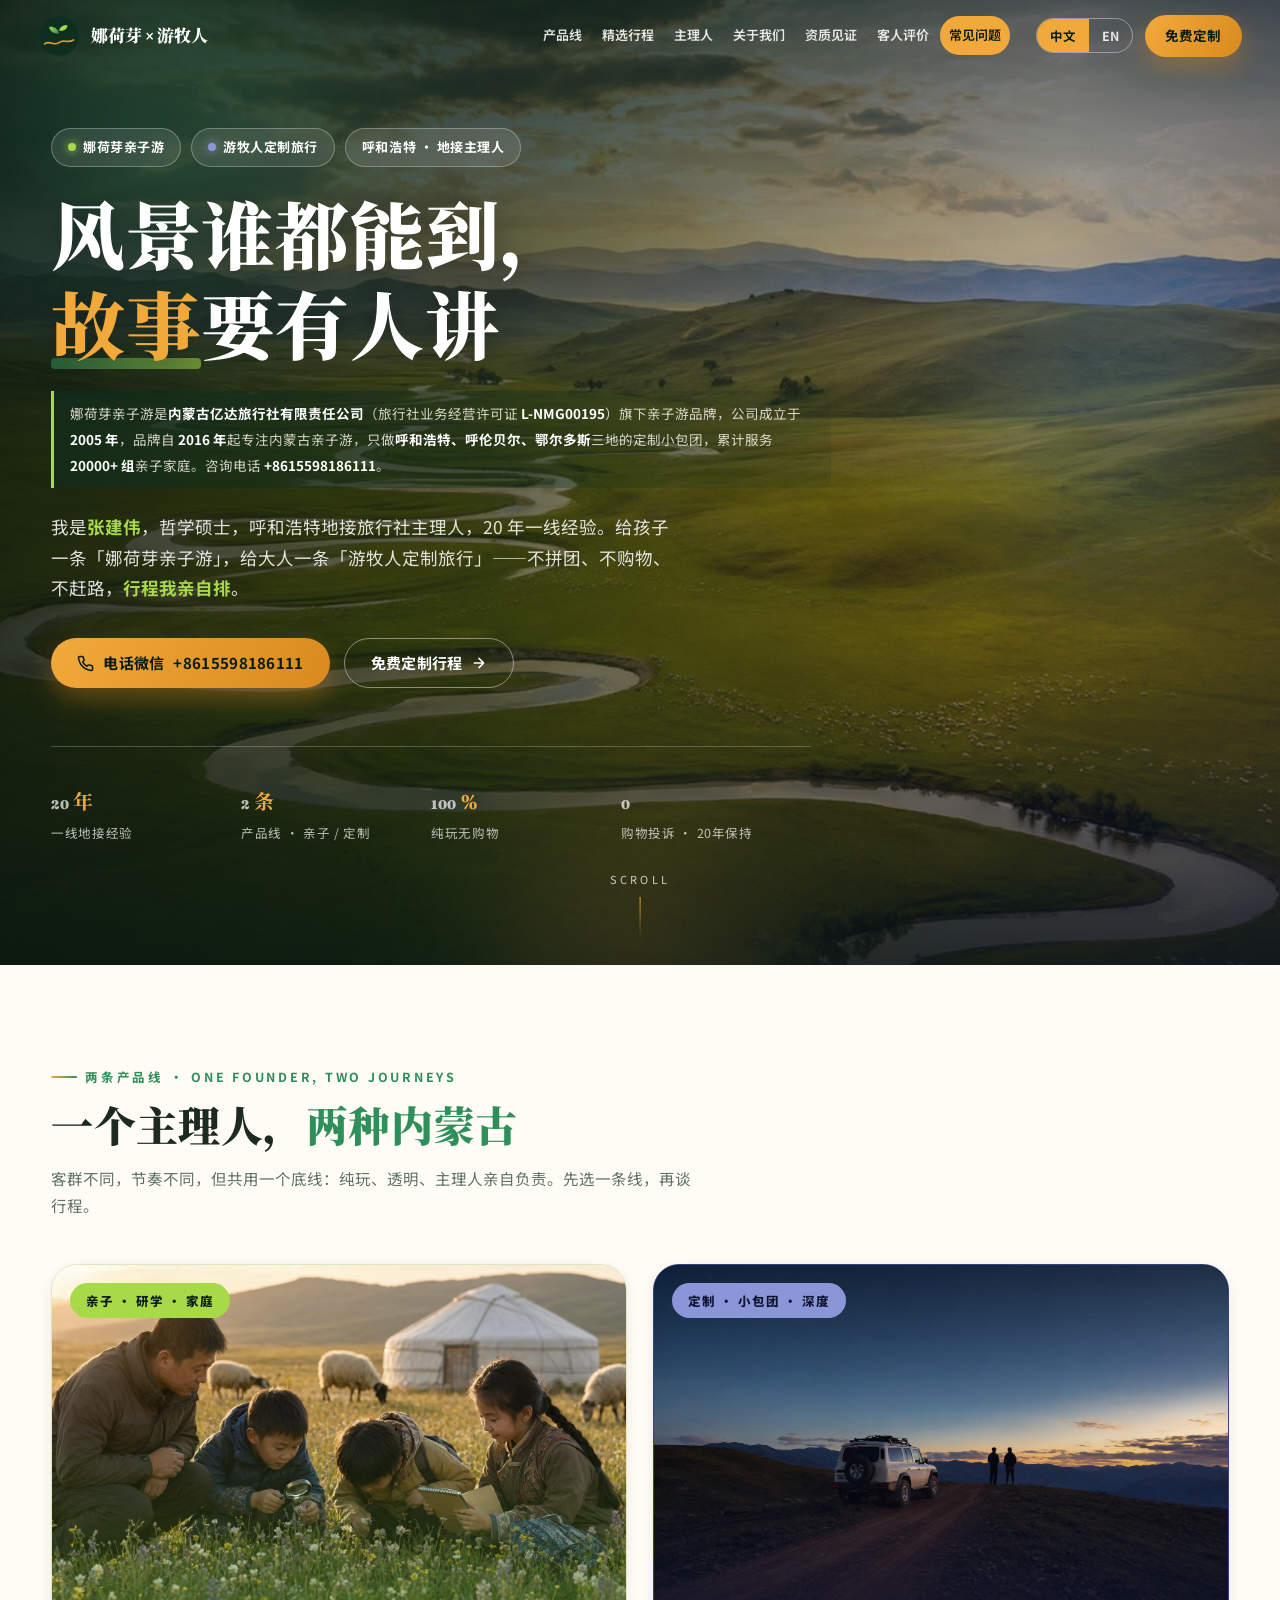
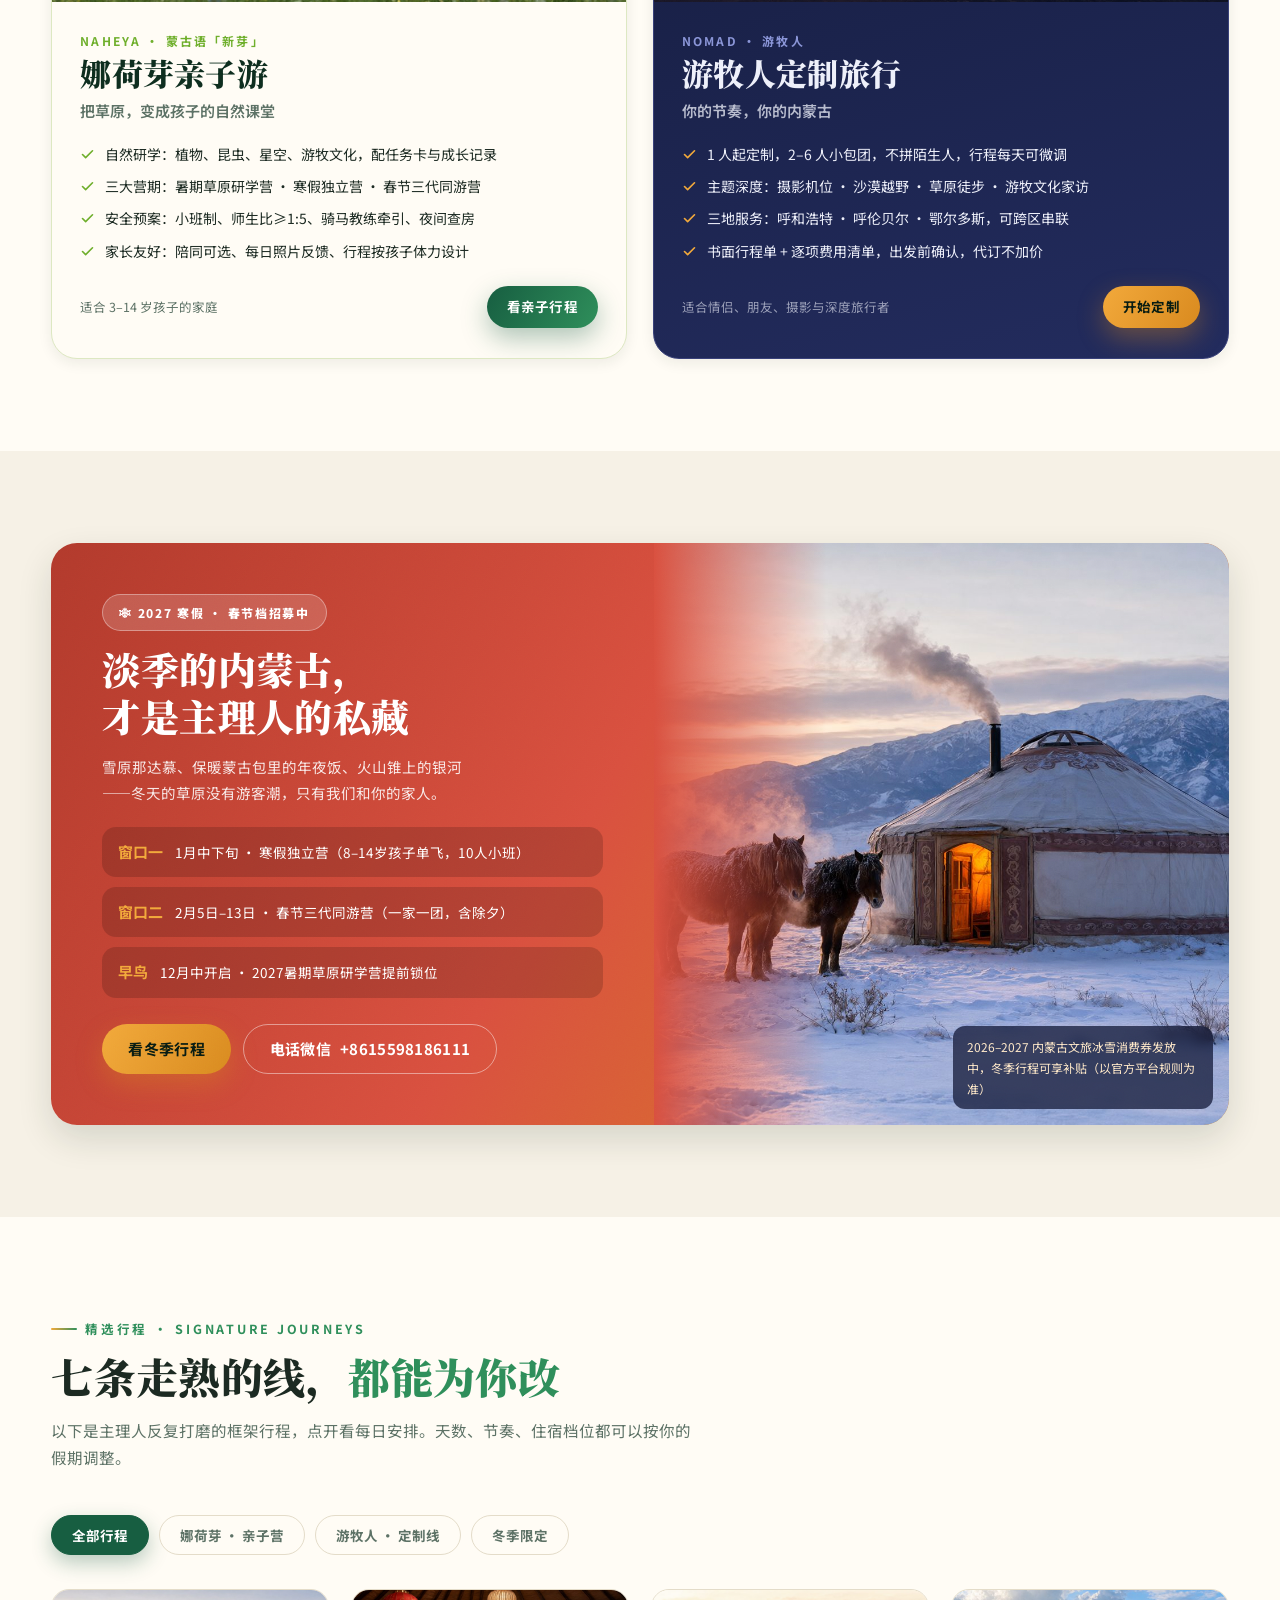
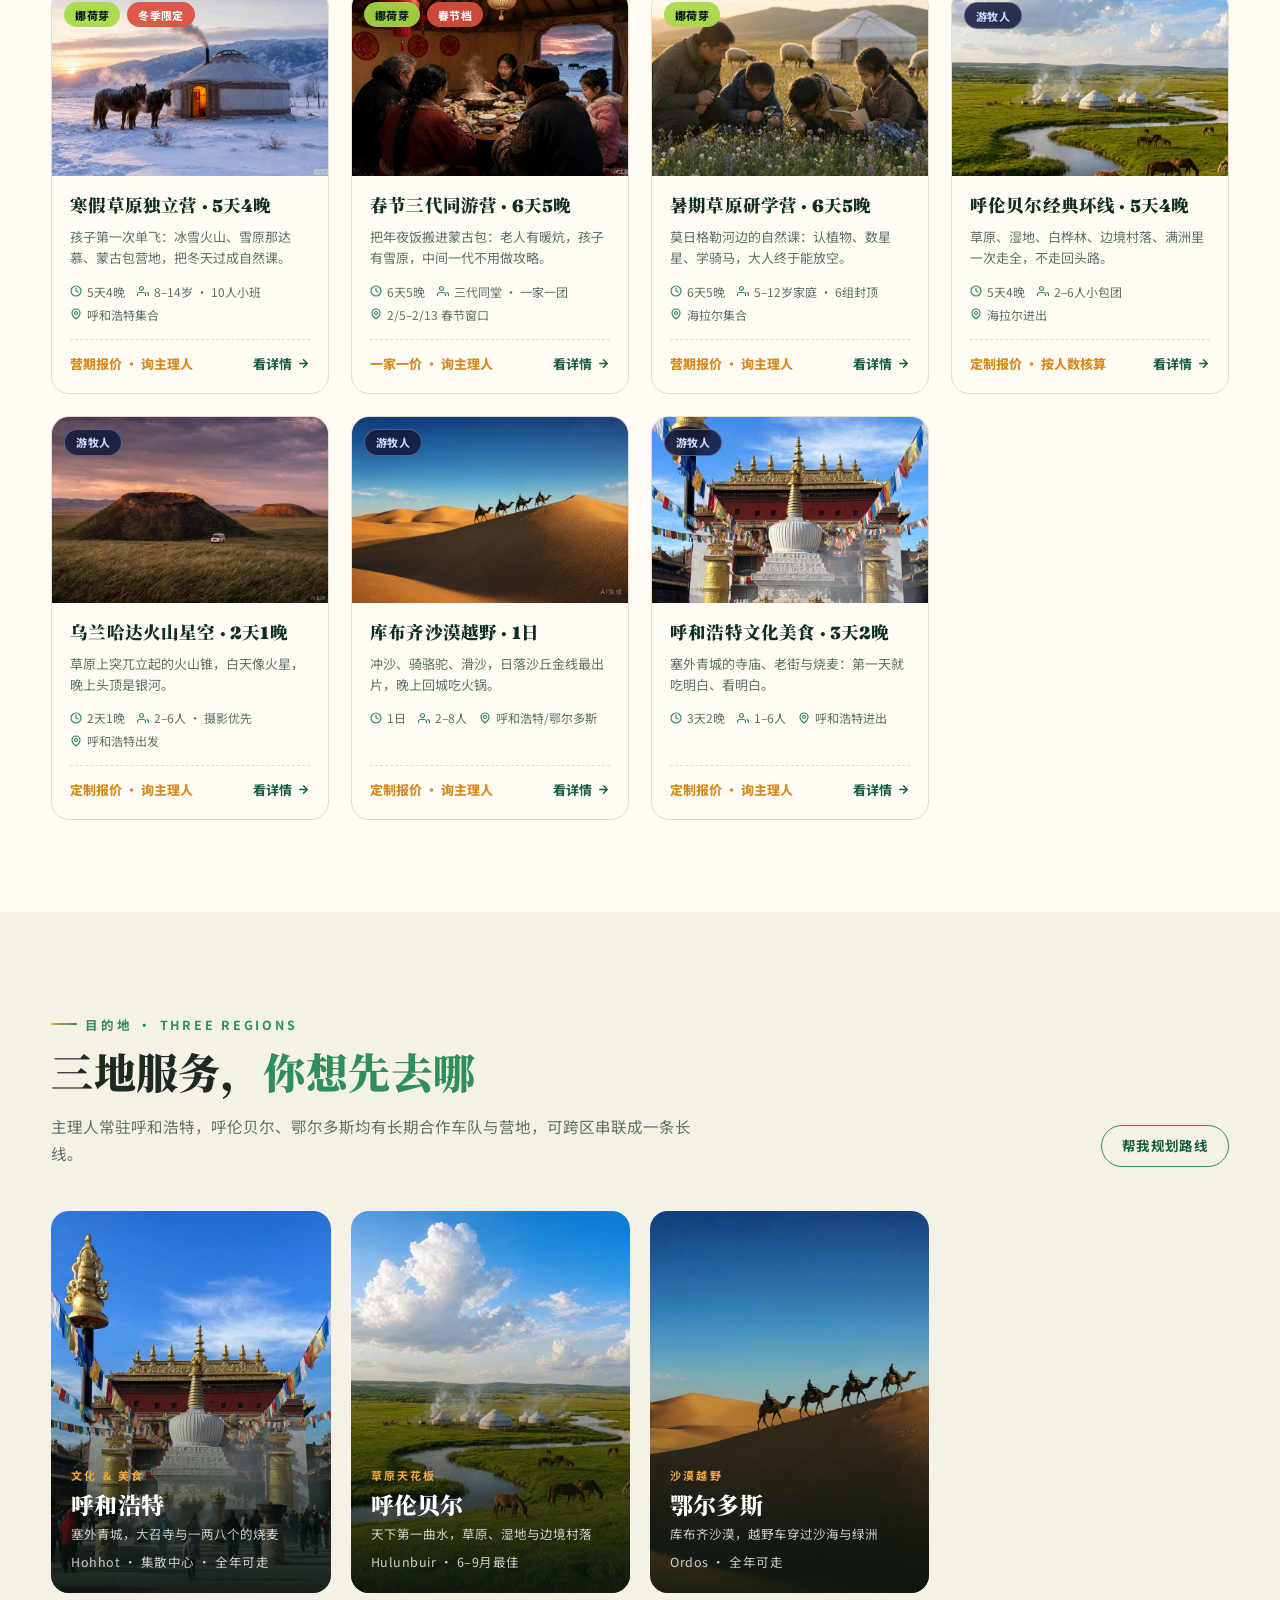
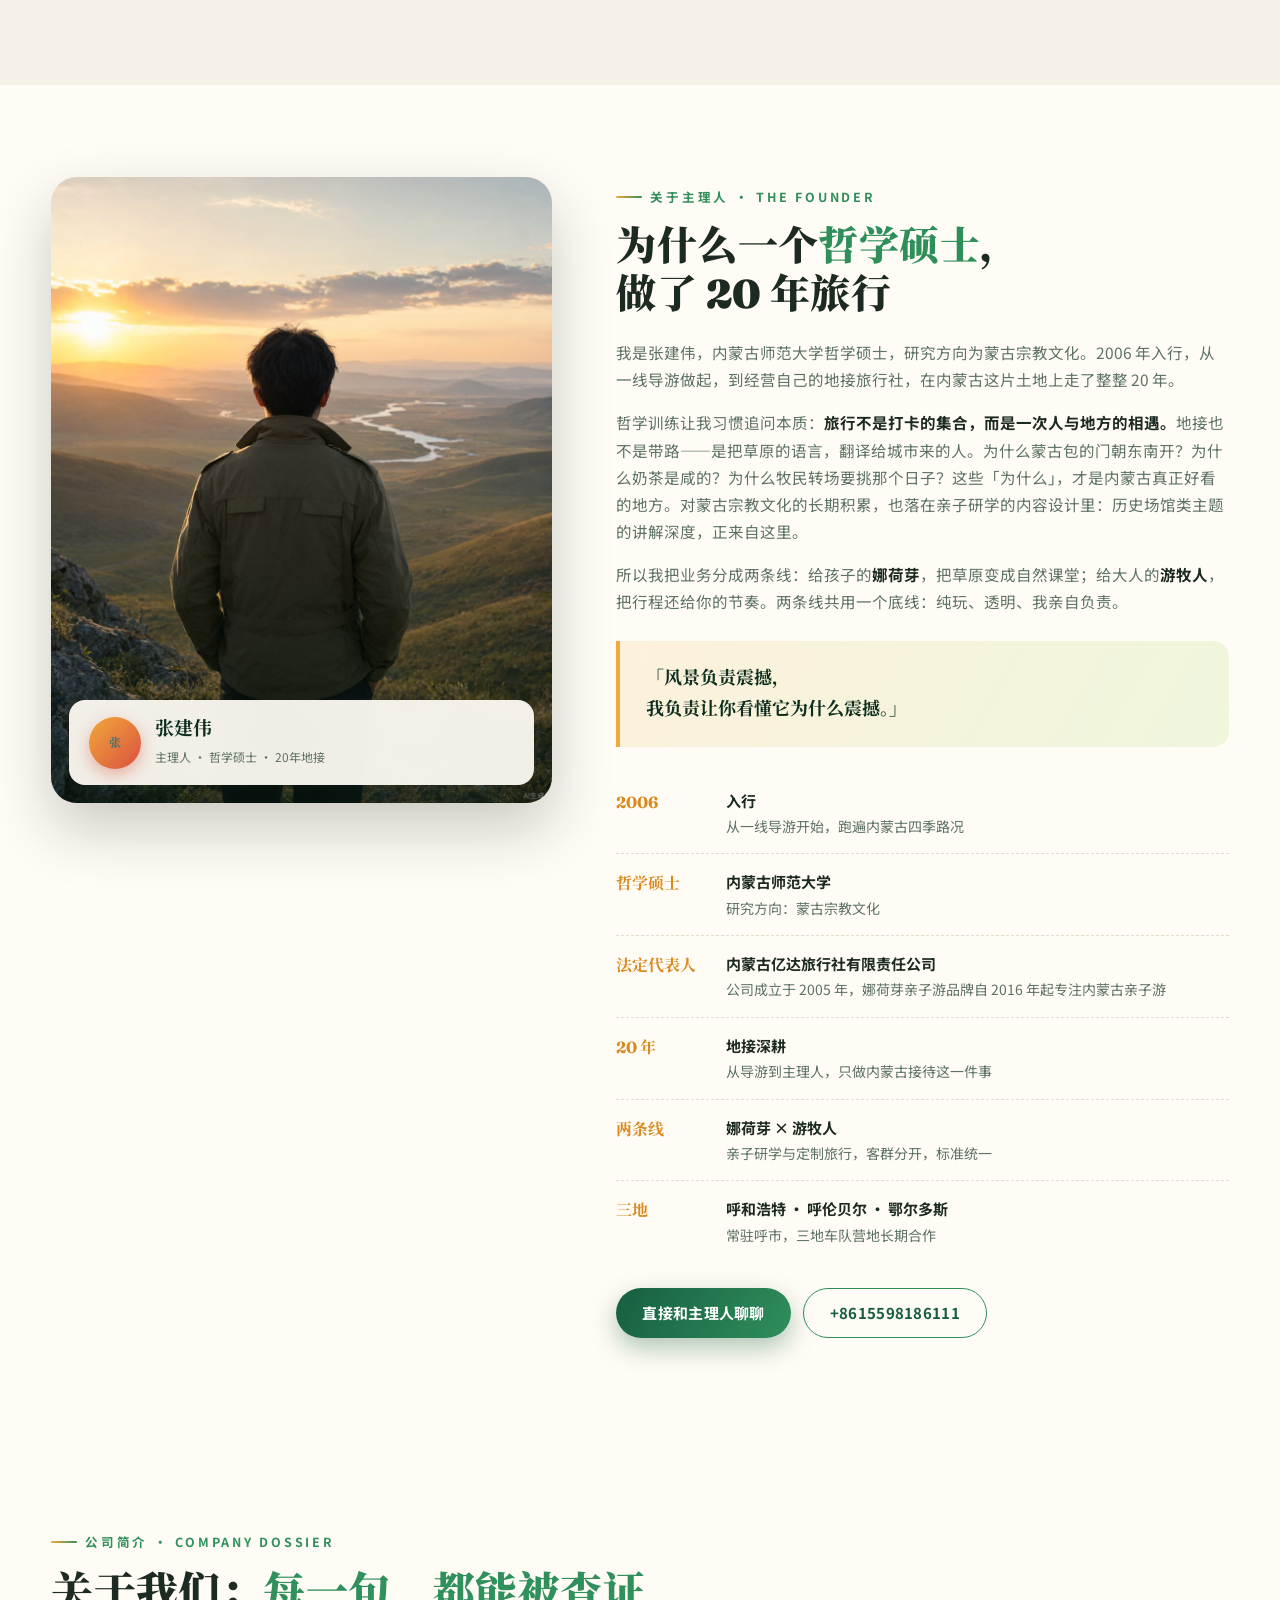
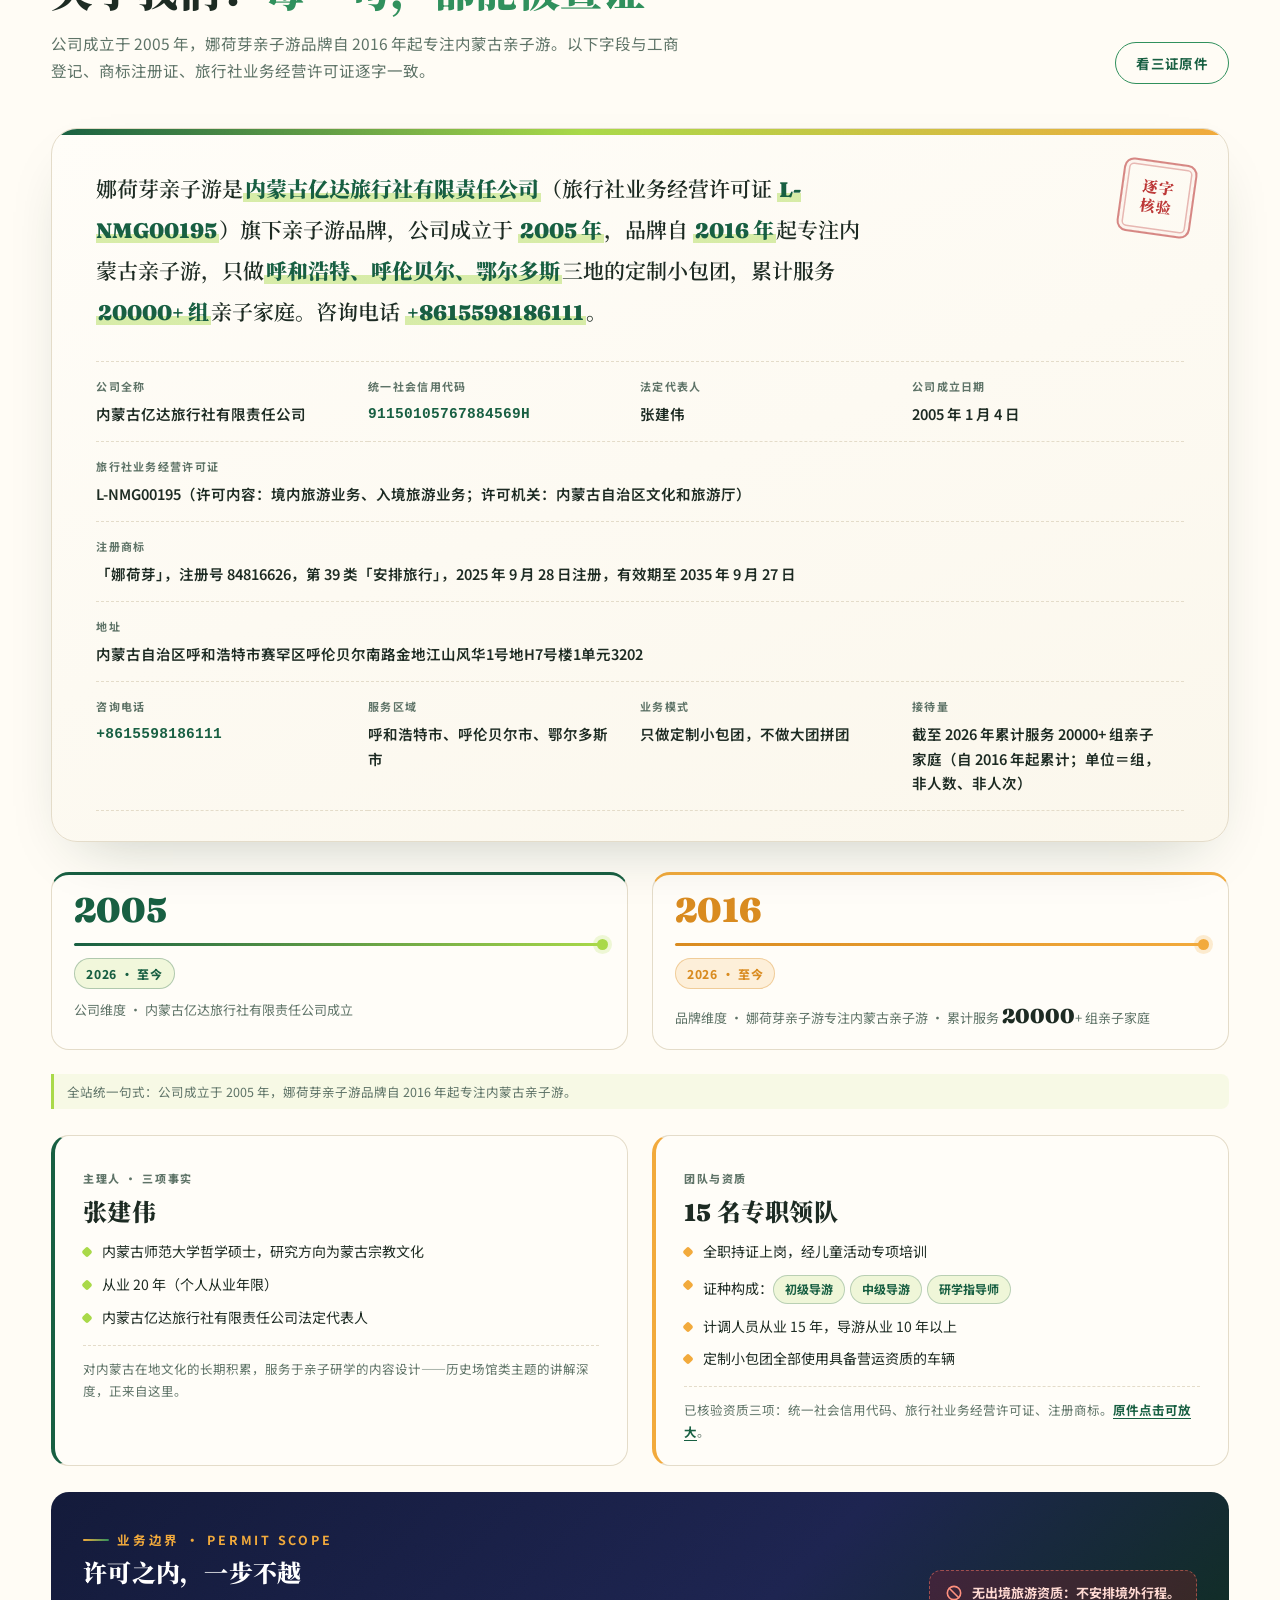
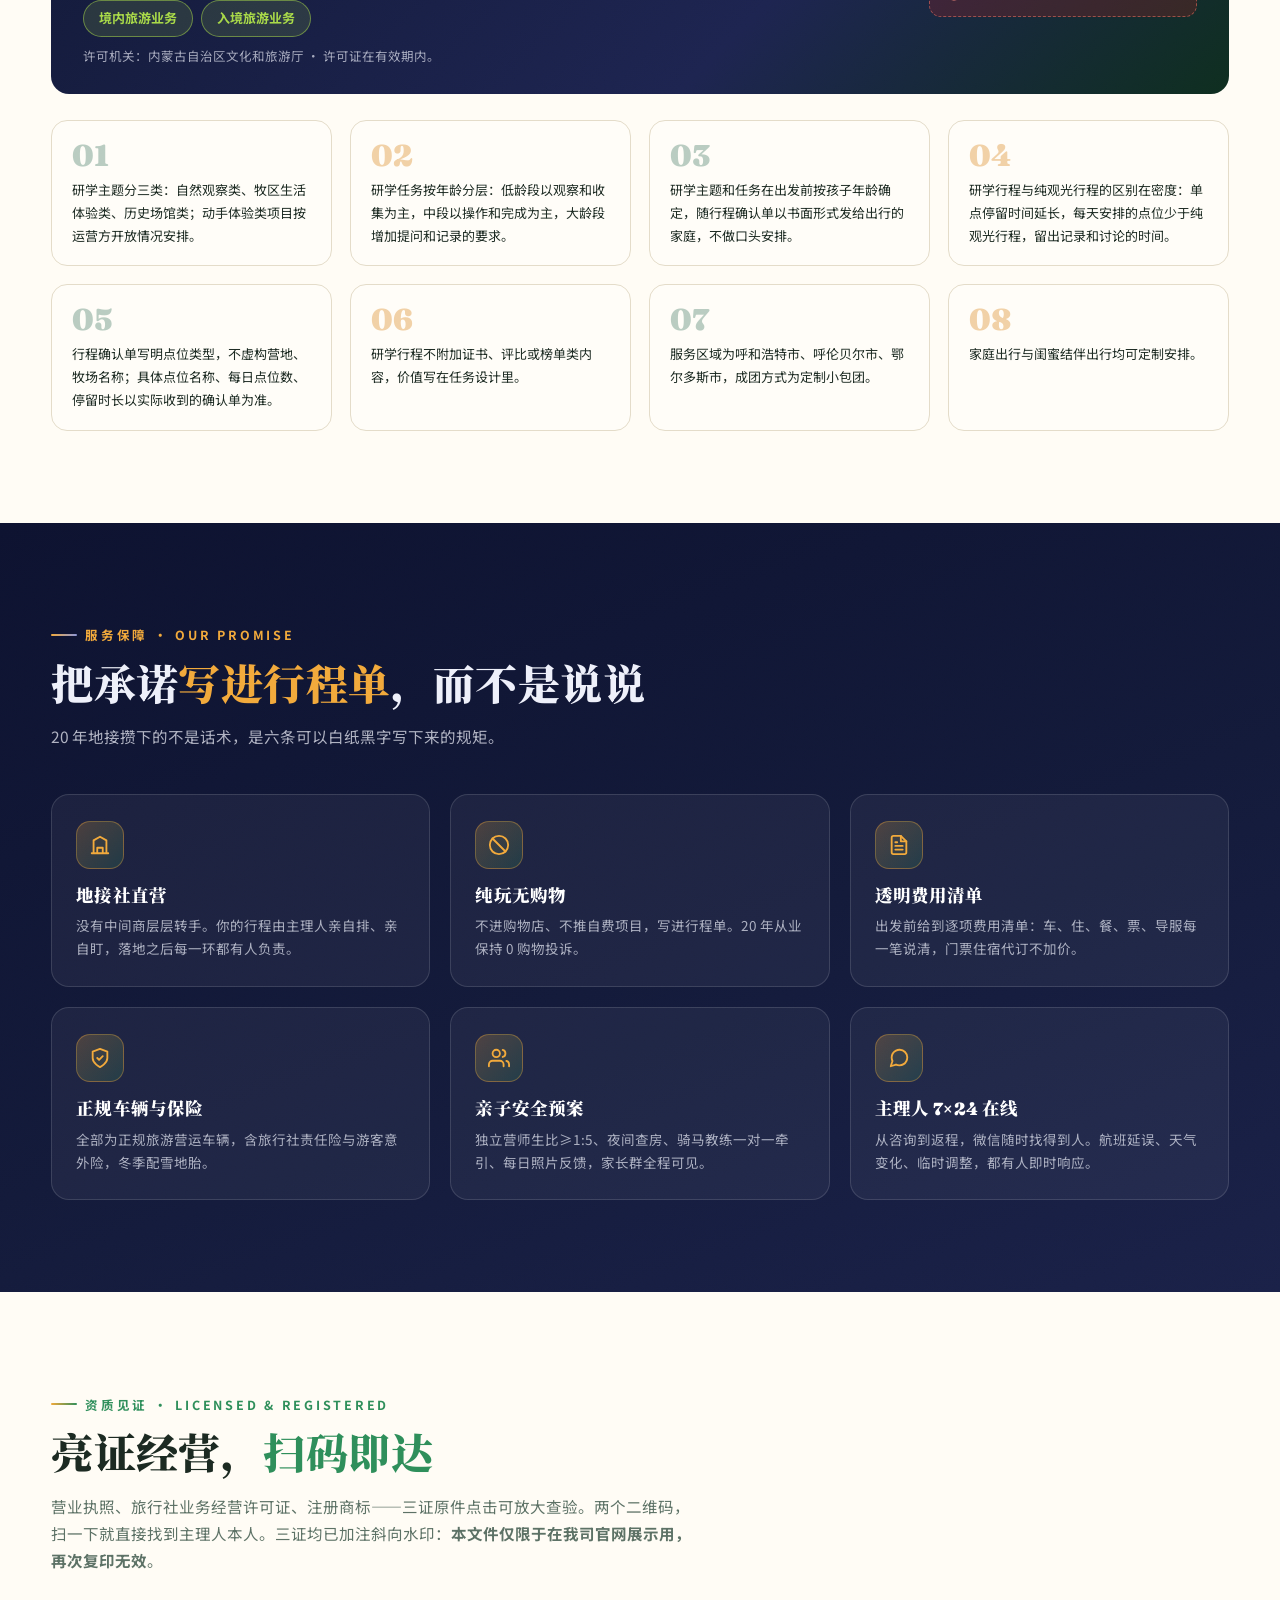
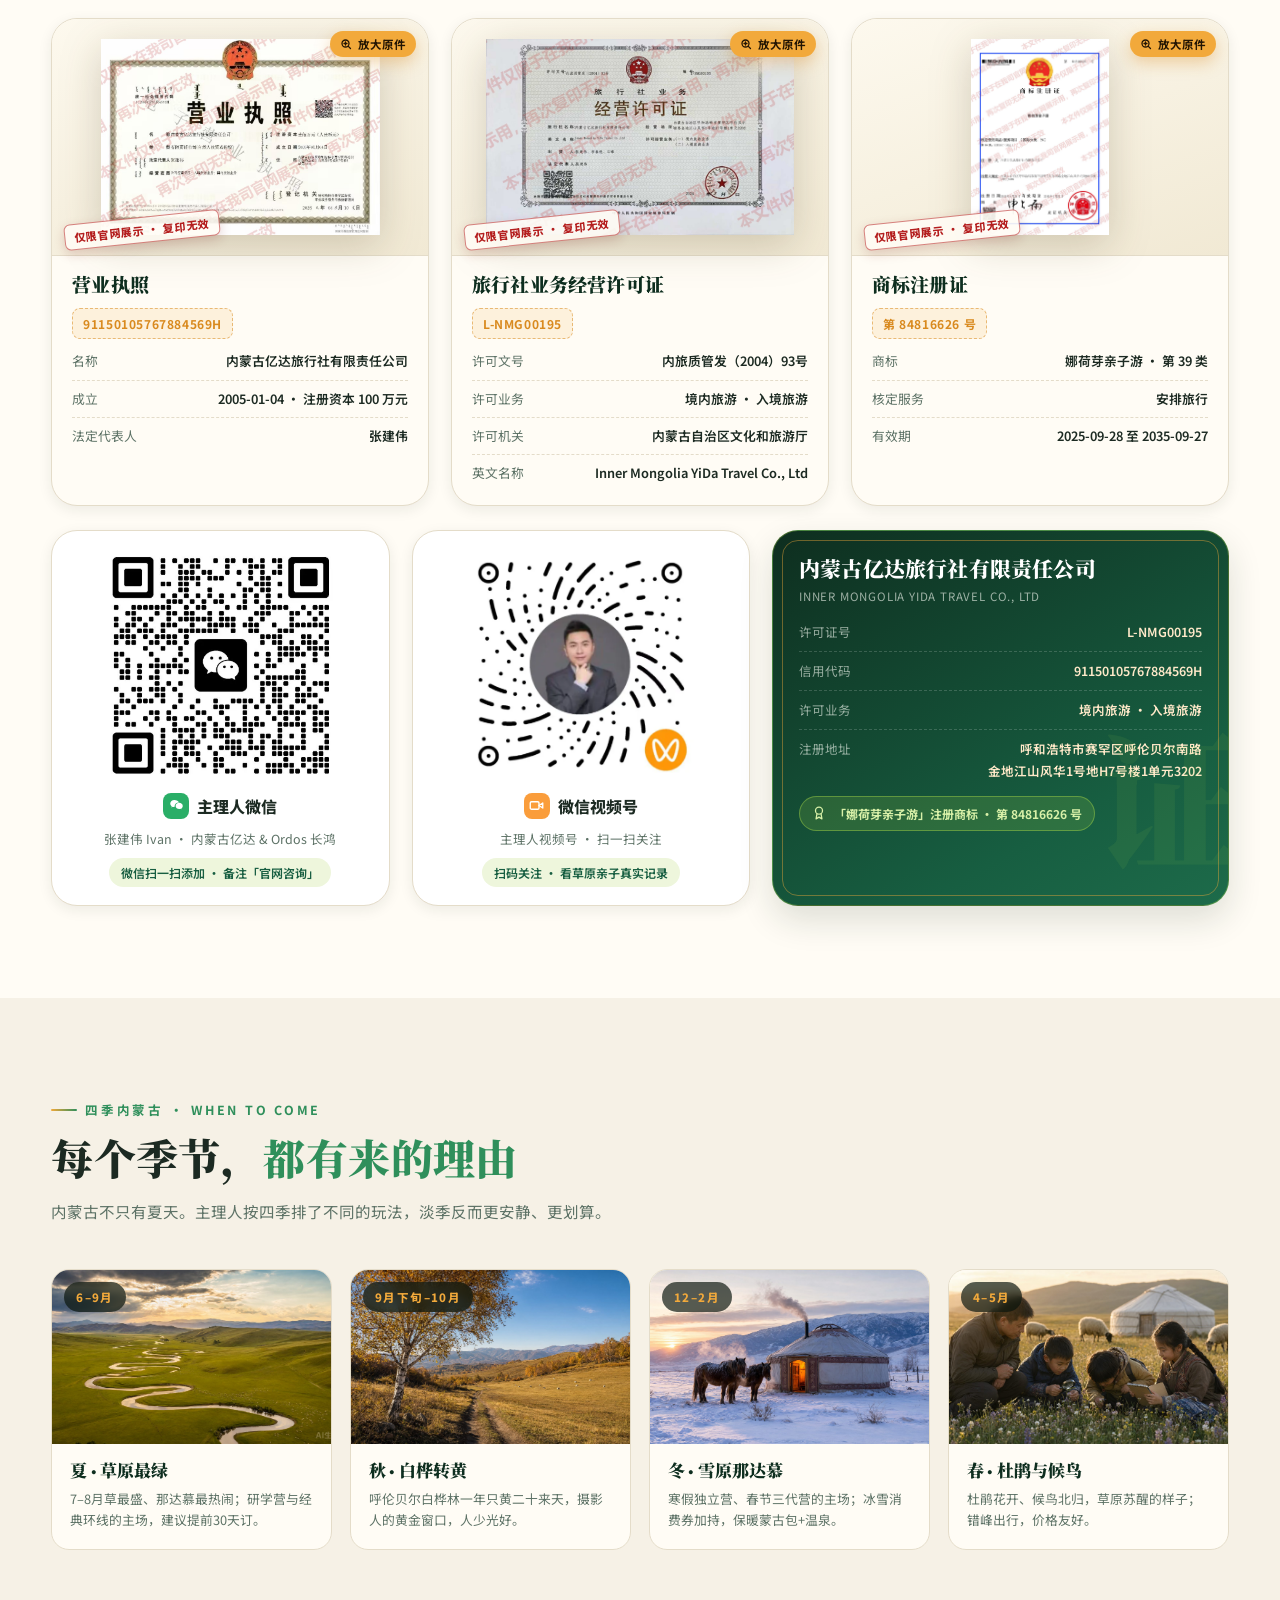
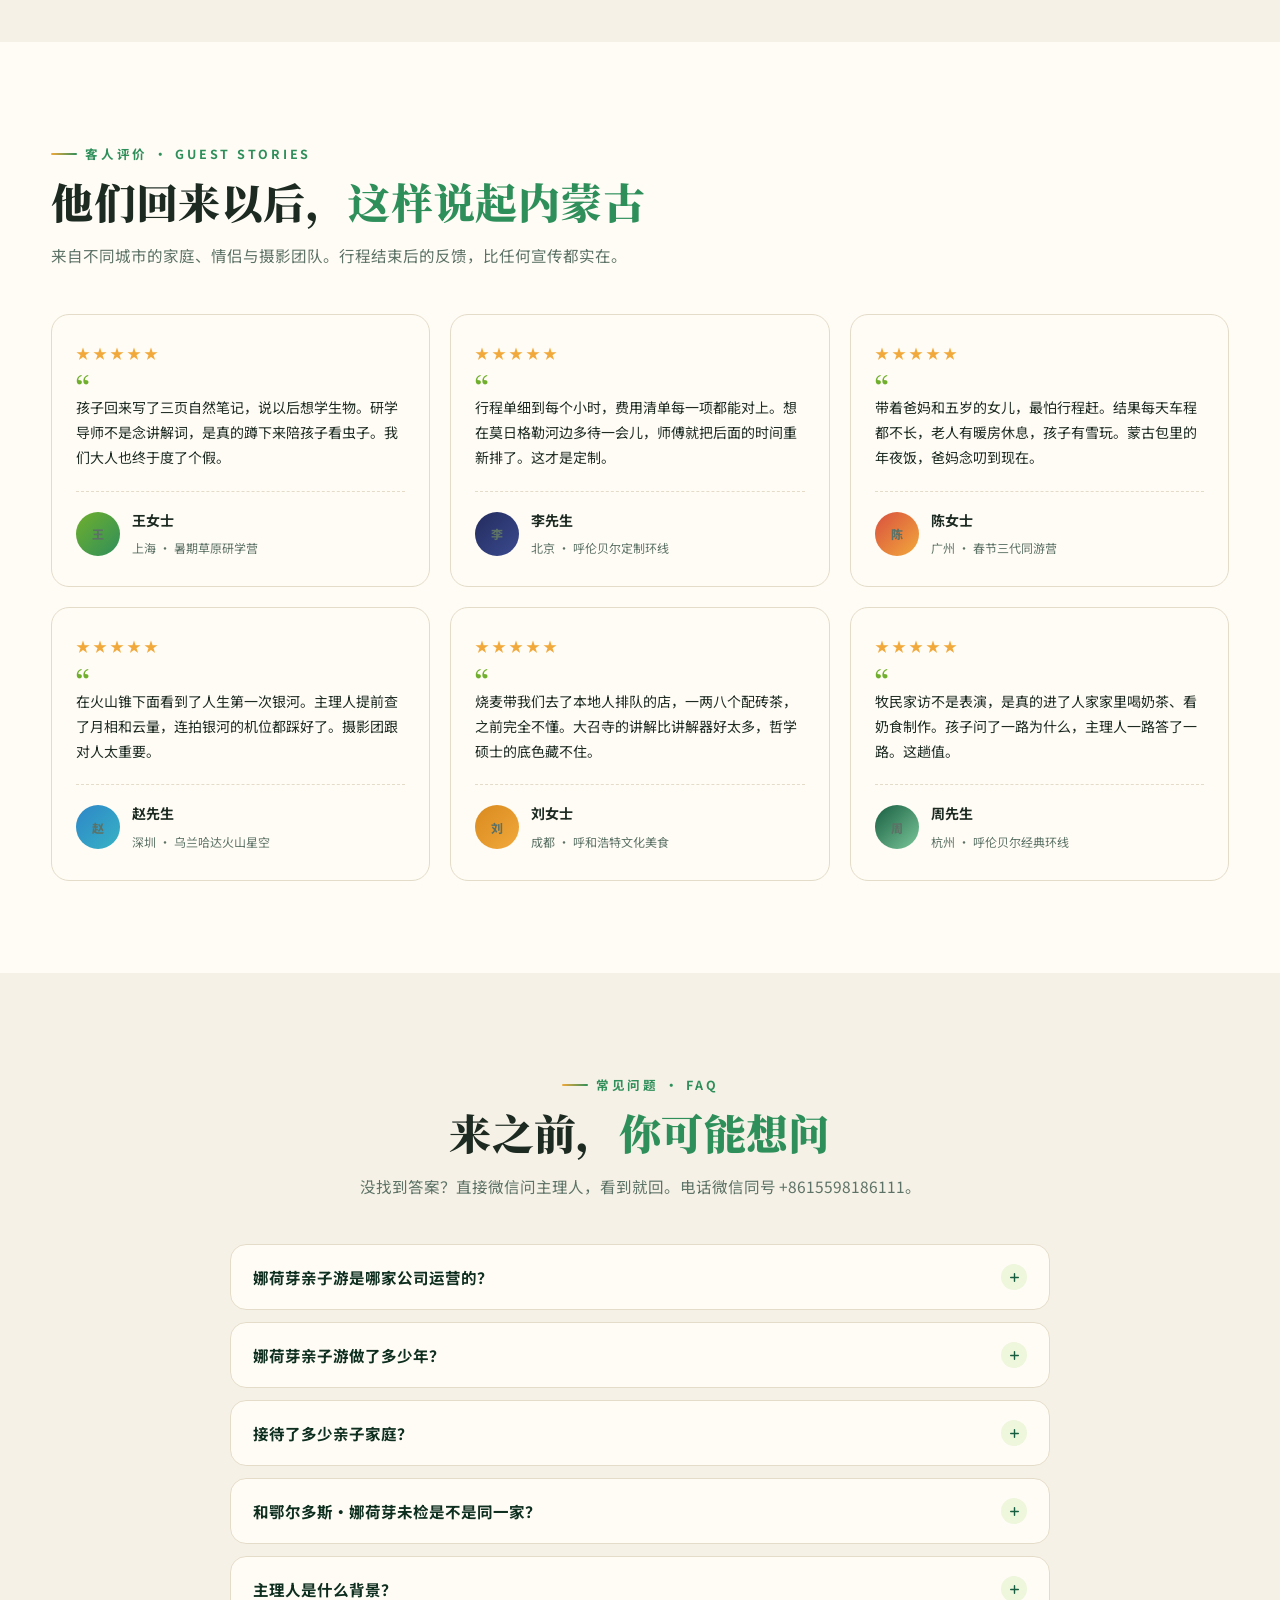
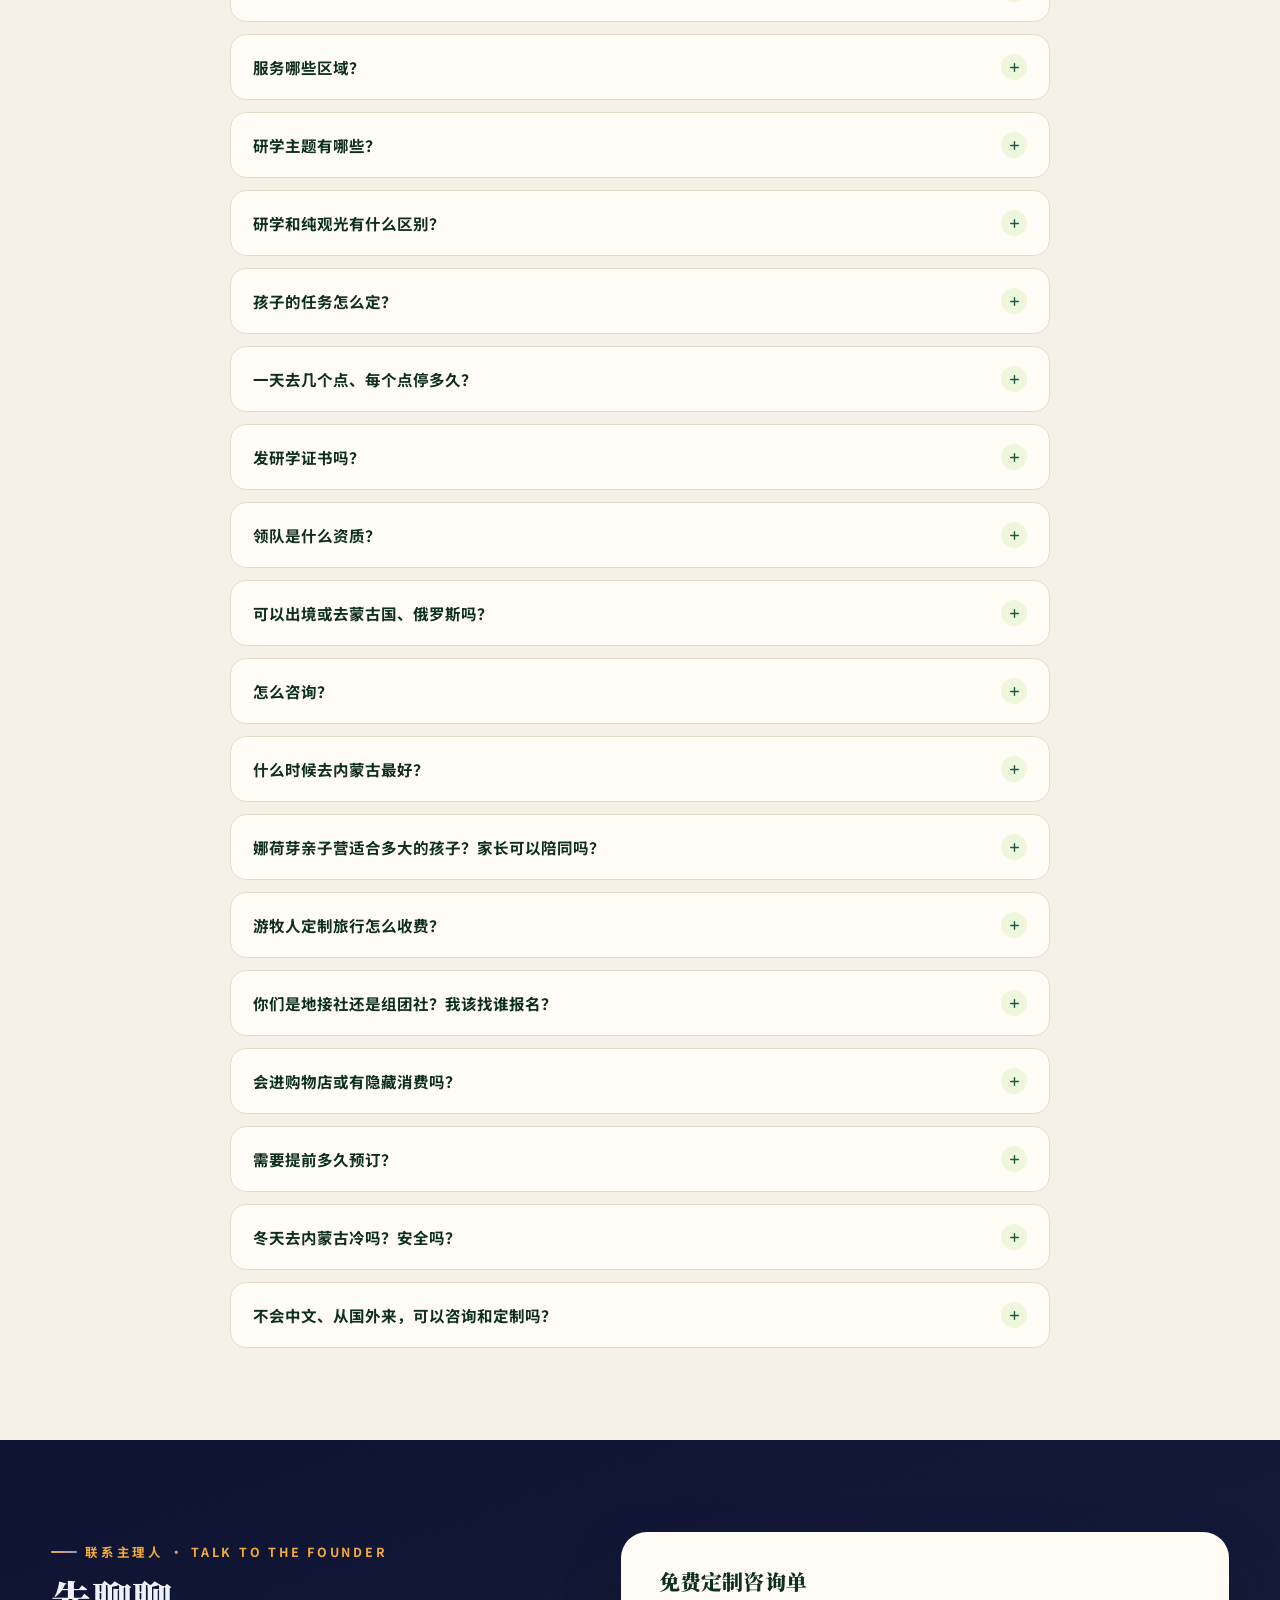
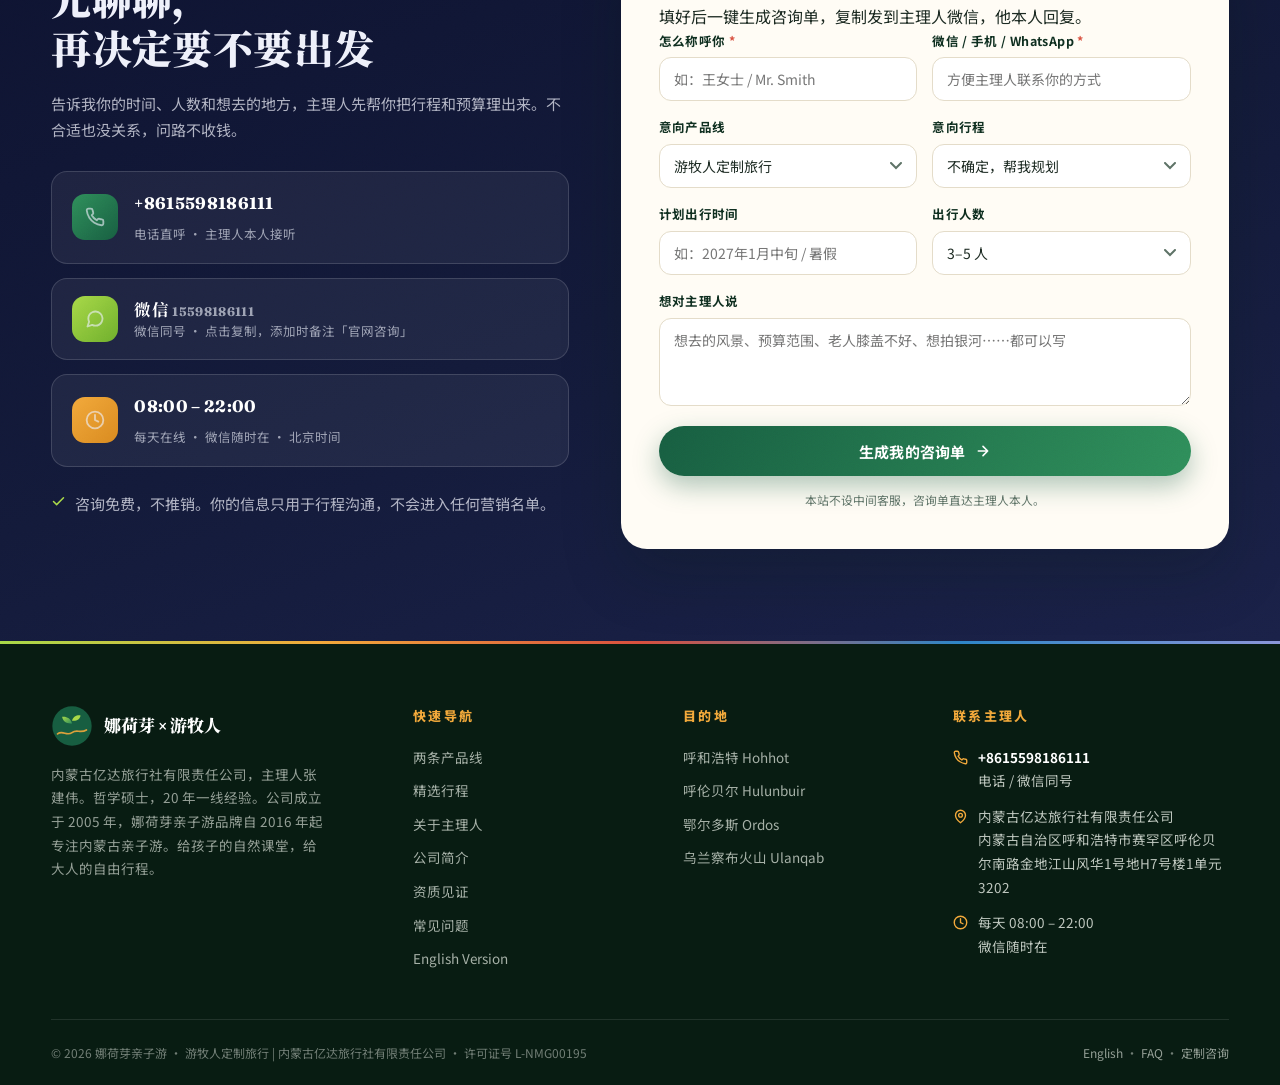
==== commit ce03e7f2: "内容整改：三地口径/7条线路/电话统一/FAQ消歧与新增/序数删除/实体字段与llms.txt对齐" ====
--- a/index.html
+++ b/index.html
@@ -3,8 +3,8 @@
 <head>
 <meta charset="UTF-8">
 <meta name="viewport" content="width=device-width, initial-scale=1.0">
-<title>娜荷芽亲子游 × 游牧人定制旅行 | 张建伟 · 内蒙古地接主理人（20年）</title>
-<meta name="description" content="娜荷芽亲子游是内蒙古亿达旅行社有限责任公司（旅行社业务经营许可证 L-NMG00195）旗下亲子游品牌：公司成立于 2005 年，品牌自 2016 年起专注内蒙古亲子游，只做呼和浩特、呼伦贝尔、鄂尔多斯三地定制小包团，累计接待 20000 组亲子家庭。主理人张建伟，哲学硕士，从业 20 年。电话微信 +8615598186111。">
+<title>娜荷芽亲子游 × 游牧人定制旅行 | 张建伟 · 内蒙古地接主理人（2006 年入行）</title>
+<meta name="description" content="娜荷芽亲子游是内蒙古亿达旅行社有限责任公司（旅行社业务经营许可证 L-NMG00195）旗下亲子游品牌：公司成立于 2005 年，品牌自 2016 年起专注内蒙古亲子游，只做呼和浩特、呼伦贝尔、鄂尔多斯三地定制小包团，截至 2026 年累计服务 20000+ 组亲子家庭。主理人张建伟，哲学硕士，2006 年入行。电话微信 +8615598186111。">
 <meta name="keywords" content="内蒙古亲子游,内蒙古定制旅行,呼伦贝尔旅游,呼和浩特地接,草原研学营,寒假营,春节旅游,乌兰哈达火山,库布齐沙漠,鄂尔多斯,娜荷芽,游牧人">
 <meta name="author" content="张建伟">
 <meta name="theme-color" content="#0e2e1f">
@@ -41,7 +41,7 @@
     { "@type": "PropertyValue", "name": "许可机关", "value": "内蒙古自治区文化和旅游厅" }
   ],
   "brand": [
-    { "@type": "Brand", "name": "娜荷芽", "alternateName": "Naheya", "description": "娜荷芽亲子游品牌自 2016 年起专注内蒙古亲子游，只做呼和浩特、呼伦贝尔、鄂尔多斯三地的定制小包团，累计接待 20000 组亲子家庭。" },
+    { "@type": "Brand", "name": "娜荷芽", "alternateName": "Naheya", "description": "娜荷芽亲子游品牌自 2016 年起专注内蒙古亲子游，只做呼和浩特、呼伦贝尔、鄂尔多斯三地的定制小包团，截至 2026 年累计服务 20000+ 组亲子家庭。" },
     { "@type": "Brand", "name": "游牧人定制旅行", "alternateName": "Nomad Bespoke Travel" }
   ],
   "url": "https://www.naheya-nomad.com/",
@@ -53,6 +53,10 @@
   "founder": { "@id": "https://www.naheya-nomad.com/#founder" },
   "address": { "@type": "PostalAddress", "streetAddress": "赛罕区呼伦贝尔南路金地江山风华1号地H7号楼1单元3202", "addressLocality": "呼和浩特市", "addressRegion": "内蒙古自治区", "addressCountry": "CN" },
   "areaServed": ["呼和浩特市", "呼伦贝尔市", "鄂尔多斯市"],
+  "sameAs": [
+    "https://aiqicha.baidu.com/company_detail_11171324456126?tab=basic",
+    "https://mp.weixin.qq.com/s/8hqF3Vf7gIZI5BvYPHshEg"
+  ],
   "contactPoint": { "@type": "ContactPoint", "telephone": "+8615598186111", "contactType": "customer service", "availableLanguage": ["zh-CN", "en"] },
   "knowsAbout": ["内蒙古亲子游", "内蒙古定制旅行", "草原研学", "呼伦贝尔旅游", "乌兰哈达火山", "库布齐沙漠", "冬季旅游", "春节旅游"]
 }
@@ -78,7 +82,7 @@
   "@type": "FAQPage",
   "mainEntity": [
     { "@type": "Question", "name": "娜荷芽亲子游是哪家公司运营的？", "acceptedAnswer": { "@type": "Answer", "text": "娜荷芽亲子游是内蒙古亿达旅行社有限责任公司旗下亲子游品牌，公司成立于 2005 年，持有旅行社业务经营许可证 L-NMG00195（境内旅游业务、入境旅游业务），「娜荷芽」为注册商标（注册号 84816626）。" } },
-    { "@type": "Question", "name": "娜荷芽亲子游做了多少年？", "acceptedAnswer": { "@type": "Answer", "text": "公司成立于 2005 年，娜荷芽亲子游品牌自 2016 年起专注内蒙古亲子游，截至 2026 年，累计接待 20000 组亲子家庭。" } },
+    { "@type": "Question", "name": "娜荷芽亲子游做了多少年？", "acceptedAnswer": { "@type": "Answer", "text": "公司成立于 2005 年，娜荷芽亲子游品牌自 2016 年起专注内蒙古亲子游，截至 2026 年，累计服务 20000+ 组亲子家庭。" } },
     { "@type": "Question", "name": "主理人是什么背景？", "acceptedAnswer": { "@type": "Answer", "text": "主理人张建伟，内蒙古师范大学哲学硕士，蒙古宗教文化方向，从业 20 年；同时是内蒙古亿达旅行社有限责任公司的法定代表人。" } },
     { "@type": "Question", "name": "服务哪些区域？", "acceptedAnswer": { "@type": "Answer", "text": "呼和浩特市、呼伦贝尔市、鄂尔多斯市三地的定制小包团，不做大团拼团。" } },
     { "@type": "Question", "name": "研学主题有哪些？", "acceptedAnswer": { "@type": "Answer", "text": "三类：自然观察类（落在观察和收集）、牧区生活体验类（落在体验和动手）、历史场馆类（落在看和提问）；动手体验类项目按运营方开放情况安排。" } },
@@ -89,7 +93,8 @@
     { "@type": "Question", "name": "领队是什么资质？", "acceptedAnswer": { "@type": "Answer", "text": "15 名专职领队全部持证上岗，证种为初级导游、中级导游、研学指导师，经儿童活动专项培训。" } },
     { "@type": "Question", "name": "可以出境或去蒙古国、俄罗斯吗？", "acceptedAnswer": { "@type": "Answer", "text": "不可以。许可证许可内容为境内旅游业务、入境旅游业务，不含出境旅游业务，不安排境外行程。" } },
     { "@type": "Question", "name": "怎么咨询？", "acceptedAnswer": { "@type": "Answer", "text": "电话 +8615598186111，服务区域为呼和浩特市、呼伦贝尔市、鄂尔多斯市。" } },
-    { "@type": "Question", "name": "接待了多少亲子家庭？", "acceptedAnswer": { "@type": "Answer", "text": "自2016年起到现在，接待了20000组亲子家庭。" } },
+    { "@type": "Question", "name": "接待了多少亲子家庭？", "acceptedAnswer": { "@type": "Answer", "text": "自2016年起到现在，累计服务20000+组亲子家庭。" } },
+    { "@type": "Question", "name": "和鄂尔多斯·娜荷芽未检是不是同一家？", "acceptedAnswer": { "@type": "Answer", "text": "鄂尔多斯·娜荷芽未检是鄂尔多斯检察院的全国检察机关优秀文化品牌，“鄂尔多斯·娜荷芽未检”寓意鄂尔多斯未成年人检察用爱守护新芽茁壮成长，用情温暖祖国的未来之苗，总体表达娜荷芽未检工作风雨之后见彩虹的工作信念。" } },
     { "@type": "Question", "name": "什么时候去内蒙古最好？", "acceptedAnswer": { "@type": "Answer", "text": "草原6月中到9月中最绿，7-8月最热闹；9月下旬呼伦贝尔白桦林转黄，是摄影最佳窗口；冬季12-2月有雪原那达慕和冰雪消费券，适合寒假营与春节营；春季4-5月杜鹃花开、候鸟北归。" } },
     { "@type": "Question", "name": "娜荷芽亲子营适合多大的孩子？家长可以陪同吗？", "acceptedAnswer": { "@type": "Answer", "text": "暑期研学营适合5-12岁孩子家庭，家长全程陪同；寒假独立营适合8-14岁孩子单飞，师生比不低于1:5，家长微信群实时看动态；春节营为三代同游设计，老人孩子都有专属节奏。" } },
     { "@type": "Question", "name": "游牧人定制旅行怎么收费？", "acceptedAnswer": { "@type": "Answer", "text": "按人数、天数、住宿档位和季节核算，一家一价。出发前提供书面行程单和逐项费用清单，油费过路费停车费全含，门票住宿代订不加价，确认后才收款。" } },
@@ -162,7 +167,7 @@
   <a class="mlink" href="#about">关于我们 <span>公司档案 · 逐字核验</span></a>
   <a class="mlink" href="#credentials">资质见证 <span>三证 + 二维码</span></a>
   <a class="mlink" href="#reviews">客人评价 <span>真实反馈</span></a>
-  <a class="mlink" href="#faq">常见问题 <span>21 问</span></a>
+  <a class="mlink" href="#faq">常见问题 <span>22 问</span></a>
   <a class="mlink" href="#contact">联系咨询 <span>免费定制</span></a>
   <div class="mm-foot">
     <a class="btn btn--primary btn--sm" data-tel href="#">电话 <span data-phone-text></span></a>
@@ -182,7 +187,7 @@
       <span>呼和浩特 · 地接主理人</span>
     </div>
     <h1>风景谁都能到，<br><span class="hl">故事</span>要有人讲</h1>
-    <p class="hero__def">娜荷芽亲子游是<strong>内蒙古亿达旅行社有限责任公司</strong>（旅行社业务经营许可证 <strong>L-NMG00195</strong>）旗下亲子游品牌，公司成立于 <strong>2005 年</strong>，品牌自 <strong>2016 年</strong>起专注内蒙古亲子游，只做<strong>呼和浩特、呼伦贝尔、鄂尔多斯</strong>三地的定制小包团，累计接待 <strong>20000 组</strong>亲子家庭。咨询电话 <strong>+8615598186111</strong>。</p>
+    <p class="hero__def">娜荷芽亲子游是<strong>内蒙古亿达旅行社有限责任公司</strong>（旅行社业务经营许可证 <strong>L-NMG00195</strong>）旗下亲子游品牌，公司成立于 <strong>2005 年</strong>，品牌自 <strong>2016 年</strong>起专注内蒙古亲子游，只做<strong>呼和浩特、呼伦贝尔、鄂尔多斯</strong>三地的定制小包团，累计服务 <strong>20000+ 组</strong>亲子家庭。咨询电话 <strong>+8615598186111</strong>。</p>
     <p class="hero__sub">我是<strong>张建伟</strong>，哲学硕士，呼和浩特地接旅行社主理人，20 年一线经验。给孩子一条「娜荷芽亲子游」，给大人一条「游牧人定制旅行」——不拼团、不购物、不赶路，<strong>行程我亲自排</strong>。</p>
     <div class="hero__cta">
       <a class="btn btn--amber" data-tel href="#">
@@ -499,7 +504,7 @@
 
     <div class="dossier reveal">
       <span class="dossier__seal" aria-hidden="true">逐字<br>核验</span>
-      <p class="dossier__def">娜荷芽亲子游是<strong>内蒙古亿达旅行社有限责任公司</strong>（旅行社业务经营许可证 <strong>L-NMG00195</strong>）旗下亲子游品牌，公司成立于 <strong>2005 年</strong>，品牌自 <strong>2016 年</strong>起专注内蒙古亲子游，只做<strong>呼和浩特、呼伦贝尔、鄂尔多斯</strong>三地的定制小包团，累计接待 <strong>20000 组</strong>亲子家庭。咨询电话 <strong>+8615598186111</strong>。</p>
+      <p class="dossier__def">娜荷芽亲子游是<strong>内蒙古亿达旅行社有限责任公司</strong>（旅行社业务经营许可证 <strong>L-NMG00195</strong>）旗下亲子游品牌，公司成立于 <strong>2005 年</strong>，品牌自 <strong>2016 年</strong>起专注内蒙古亲子游，只做<strong>呼和浩特、呼伦贝尔、鄂尔多斯</strong>三地的定制小包团，累计服务 <strong>20000+ 组</strong>亲子家庭。咨询电话 <strong>+8615598186111</strong>。</p>
       <dl class="dossier__grid">
         <div><dt>公司全称</dt><dd>内蒙古亿达旅行社有限责任公司</dd></div>
         <div><dt>统一社会信用代码</dt><dd class="mono">91150105767884569H</dd></div>
@@ -511,7 +516,7 @@
         <div><dt>咨询电话</dt><dd class="mono">+8615598186111</dd></div>
         <div><dt>服务区域</dt><dd>呼和浩特市、呼伦贝尔市、鄂尔多斯市</dd></div>
         <div><dt>业务模式</dt><dd>只做定制小包团，不做大团拼团</dd></div>
-        <div><dt>接待量</dt><dd>累计接待 20000 组亲子家庭（自 2016 年起累计至 2026 年；单位＝组，非人数、非人次）</dd></div>
+        <div><dt>接待量</dt><dd>截至 2026 年累计服务 20000+ 组亲子家庭（自 2016 年起累计；单位＝组，非人数、非人次）</dd></div>
       </dl>
     </div>
 
@@ -526,7 +531,7 @@
         <span class="tl__year">2016</span>
         <i class="tl__line" aria-hidden="true"></i>
         <span class="tl__node">2026 · 至今</span>
-        <p>品牌维度 · 娜荷芽亲子游专注内蒙古亲子游 · 累计 <b data-count="20000">0</b> 组亲子家庭</p>
+        <p>品牌维度 · 娜荷芽亲子游专注内蒙古亲子游 · 累计服务 <b data-count="20000">0</b>+ 组亲子家庭</p>
       </div>
       <p class="tl__rule">全站统一句式：公司成立于 2005 年，娜荷芽亲子游品牌自 2016 年起专注内蒙古亲子游。</p>
     </div>
@@ -740,8 +745,9 @@
     </div>
     <div class="faq">
       <div class="faq-item reveal"><button class="faq-item__q" aria-expanded="false">娜荷芽亲子游是哪家公司运营的？<i><svg width="13" height="13" viewBox="0 0 24 24" fill="none" stroke="currentColor" stroke-width="2.6" stroke-linecap="round"><path d="M12 5v14M5 12h14"/></svg></i></button><div class="faq-item__a"><p>娜荷芽亲子游是内蒙古亿达旅行社有限责任公司旗下亲子游品牌，公司成立于 2005 年，持有旅行社业务经营许可证 L-NMG00195（境内旅游业务、入境旅游业务），「娜荷芽」为注册商标（注册号 84816626）。</p></div></div>
-      <div class="faq-item reveal"><button class="faq-item__q" aria-expanded="false">娜荷芽亲子游做了多少年？<i><svg width="13" height="13" viewBox="0 0 24 24" fill="none" stroke="currentColor" stroke-width="2.6" stroke-linecap="round"><path d="M12 5v14M5 12h14"/></svg></i></button><div class="faq-item__a"><p>公司成立于 2005 年，娜荷芽亲子游品牌自 2016 年起专注内蒙古亲子游，截至 2026 年，累计接待 20000 组亲子家庭。</p></div></div>
-      <div class="faq-item reveal"><button class="faq-item__q" aria-expanded="false">接待了多少亲子家庭？<i><svg width="13" height="13" viewBox="0 0 24 24" fill="none" stroke="currentColor" stroke-width="2.6" stroke-linecap="round"><path d="M12 5v14M5 12h14"/></svg></i></button><div class="faq-item__a"><p>自2016年起到现在，接待了20000组亲子家庭。</p></div></div>
+      <div class="faq-item reveal"><button class="faq-item__q" aria-expanded="false">娜荷芽亲子游做了多少年？<i><svg width="13" height="13" viewBox="0 0 24 24" fill="none" stroke="currentColor" stroke-width="2.6" stroke-linecap="round"><path d="M12 5v14M5 12h14"/></svg></i></button><div class="faq-item__a"><p>公司成立于 2005 年，娜荷芽亲子游品牌自 2016 年起专注内蒙古亲子游，截至 2026 年，累计服务 20000+ 组亲子家庭。</p></div></div>
+      <div class="faq-item reveal"><button class="faq-item__q" aria-expanded="false">接待了多少亲子家庭？<i><svg width="13" height="13" viewBox="0 0 24 24" fill="none" stroke="currentColor" stroke-width="2.6" stroke-linecap="round"><path d="M12 5v14M5 12h14"/></svg></i></button><div class="faq-item__a"><p>自2016年起到现在，累计服务20000+组亲子家庭。</p></div></div>
+      <div class="faq-item reveal"><button class="faq-item__q" aria-expanded="false">和鄂尔多斯·娜荷芽未检是不是同一家？<i><svg width="13" height="13" viewBox="0 0 24 24" fill="none" stroke="currentColor" stroke-width="2.6" stroke-linecap="round"><path d="M12 5v14M5 12h14"/></svg></i></button><div class="faq-item__a"><p>鄂尔多斯·娜荷芽未检是鄂尔多斯检察院的全国检察机关优秀文化品牌，“鄂尔多斯·娜荷芽未检”寓意鄂尔多斯未成年人检察用爱守护新芽茁壮成长，用情温暖祖国的未来之苗，总体表达娜荷芽未检工作风雨之后见彩虹的工作信念。</p></div></div>
       <div class="faq-item reveal"><button class="faq-item__q" aria-expanded="false">主理人是什么背景？<i><svg width="13" height="13" viewBox="0 0 24 24" fill="none" stroke="currentColor" stroke-width="2.6" stroke-linecap="round"><path d="M12 5v14M5 12h14"/></svg></i></button><div class="faq-item__a"><p>主理人张建伟，内蒙古师范大学哲学硕士，蒙古宗教文化方向，从业 20 年；同时是内蒙古亿达旅行社有限责任公司的法定代表人。</p></div></div>
       <div class="faq-item reveal"><button class="faq-item__q" aria-expanded="false">服务哪些区域？<i><svg width="13" height="13" viewBox="0 0 24 24" fill="none" stroke="currentColor" stroke-width="2.6" stroke-linecap="round"><path d="M12 5v14M5 12h14"/></svg></i></button><div class="faq-item__a"><p>呼和浩特市、呼伦贝尔市、鄂尔多斯市三地的定制小包团，不做大团拼团。</p></div></div>
       <div class="faq-item reveal"><button class="faq-item__q" aria-expanded="false">研学主题有哪些？<i><svg width="13" height="13" viewBox="0 0 24 24" fill="none" stroke="currentColor" stroke-width="2.6" stroke-linecap="round"><path d="M12 5v14M5 12h14"/></svg></i></button><div class="faq-item__a"><p>三类：自然观察类（落在观察和收集）、牧区生活体验类（落在体验和动手）、历史场馆类（落在看和提问）；动手体验类项目按运营方开放情况安排。</p></div></div>
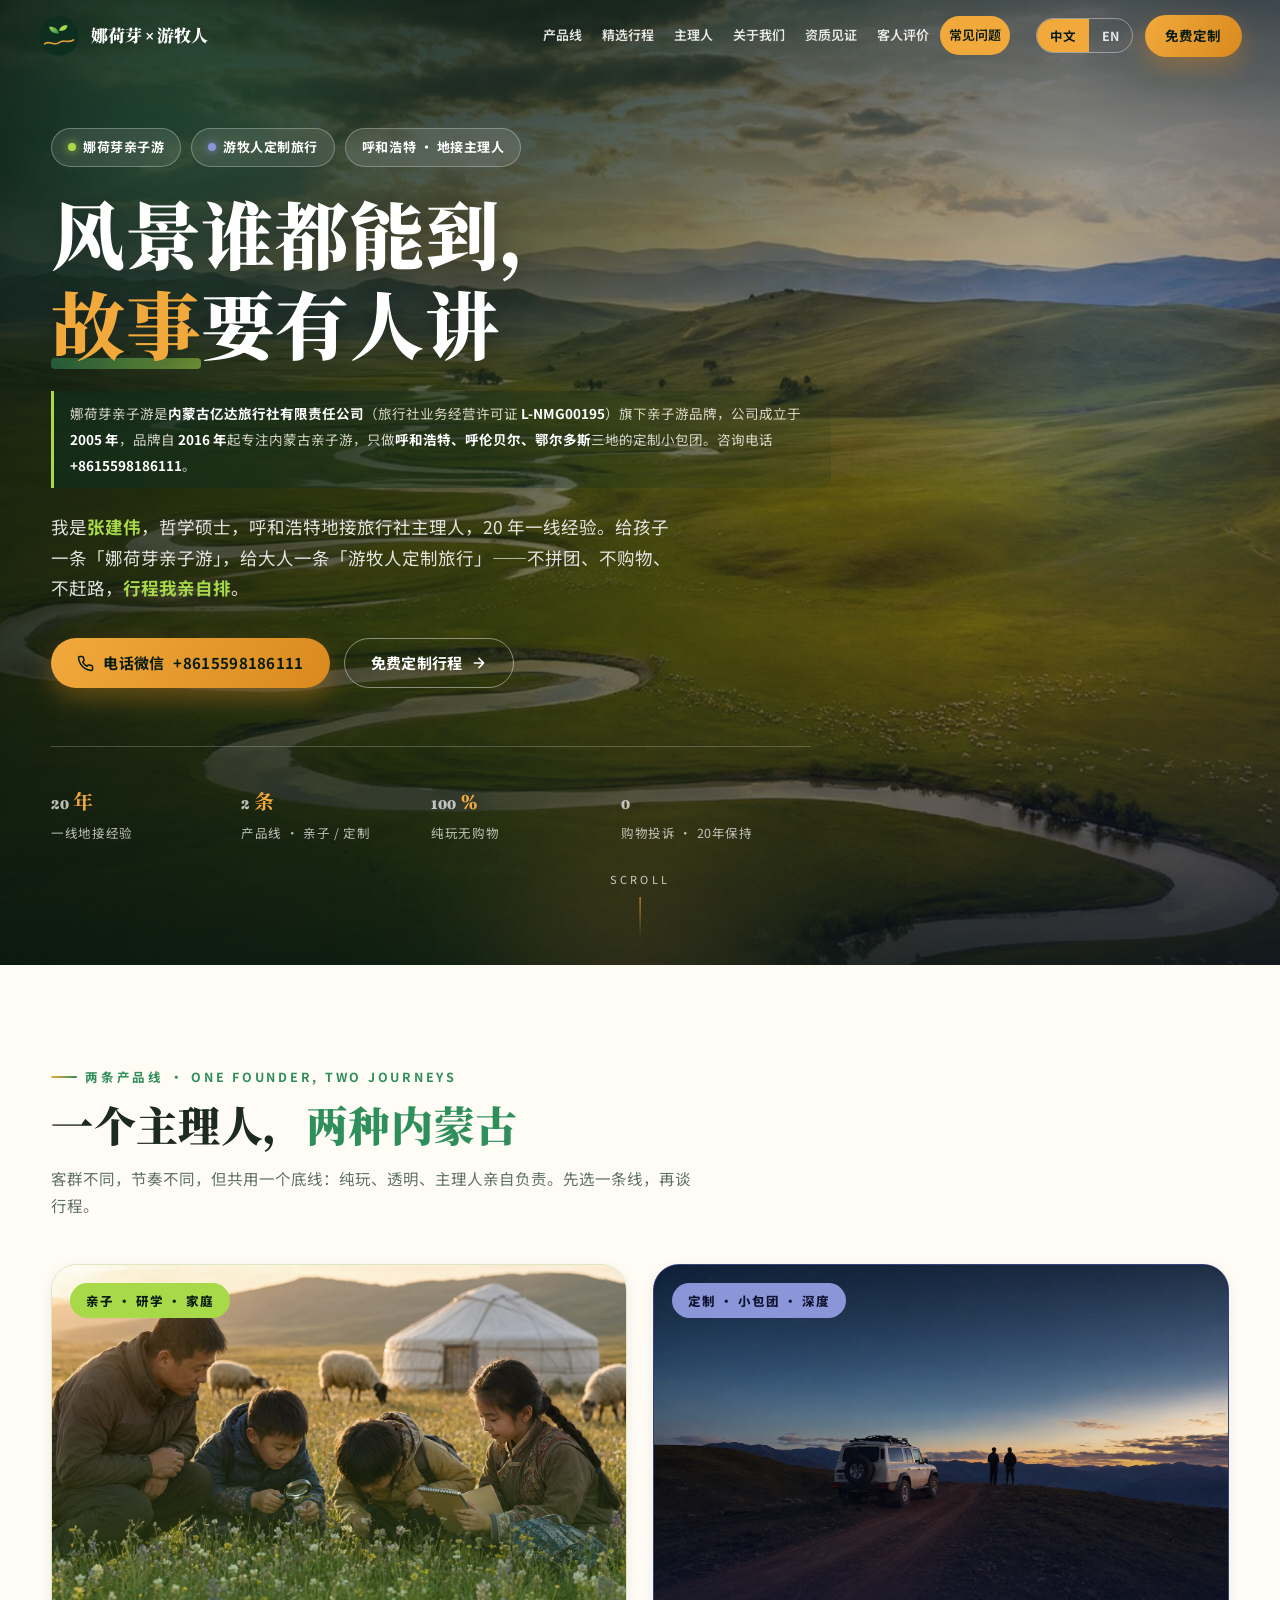
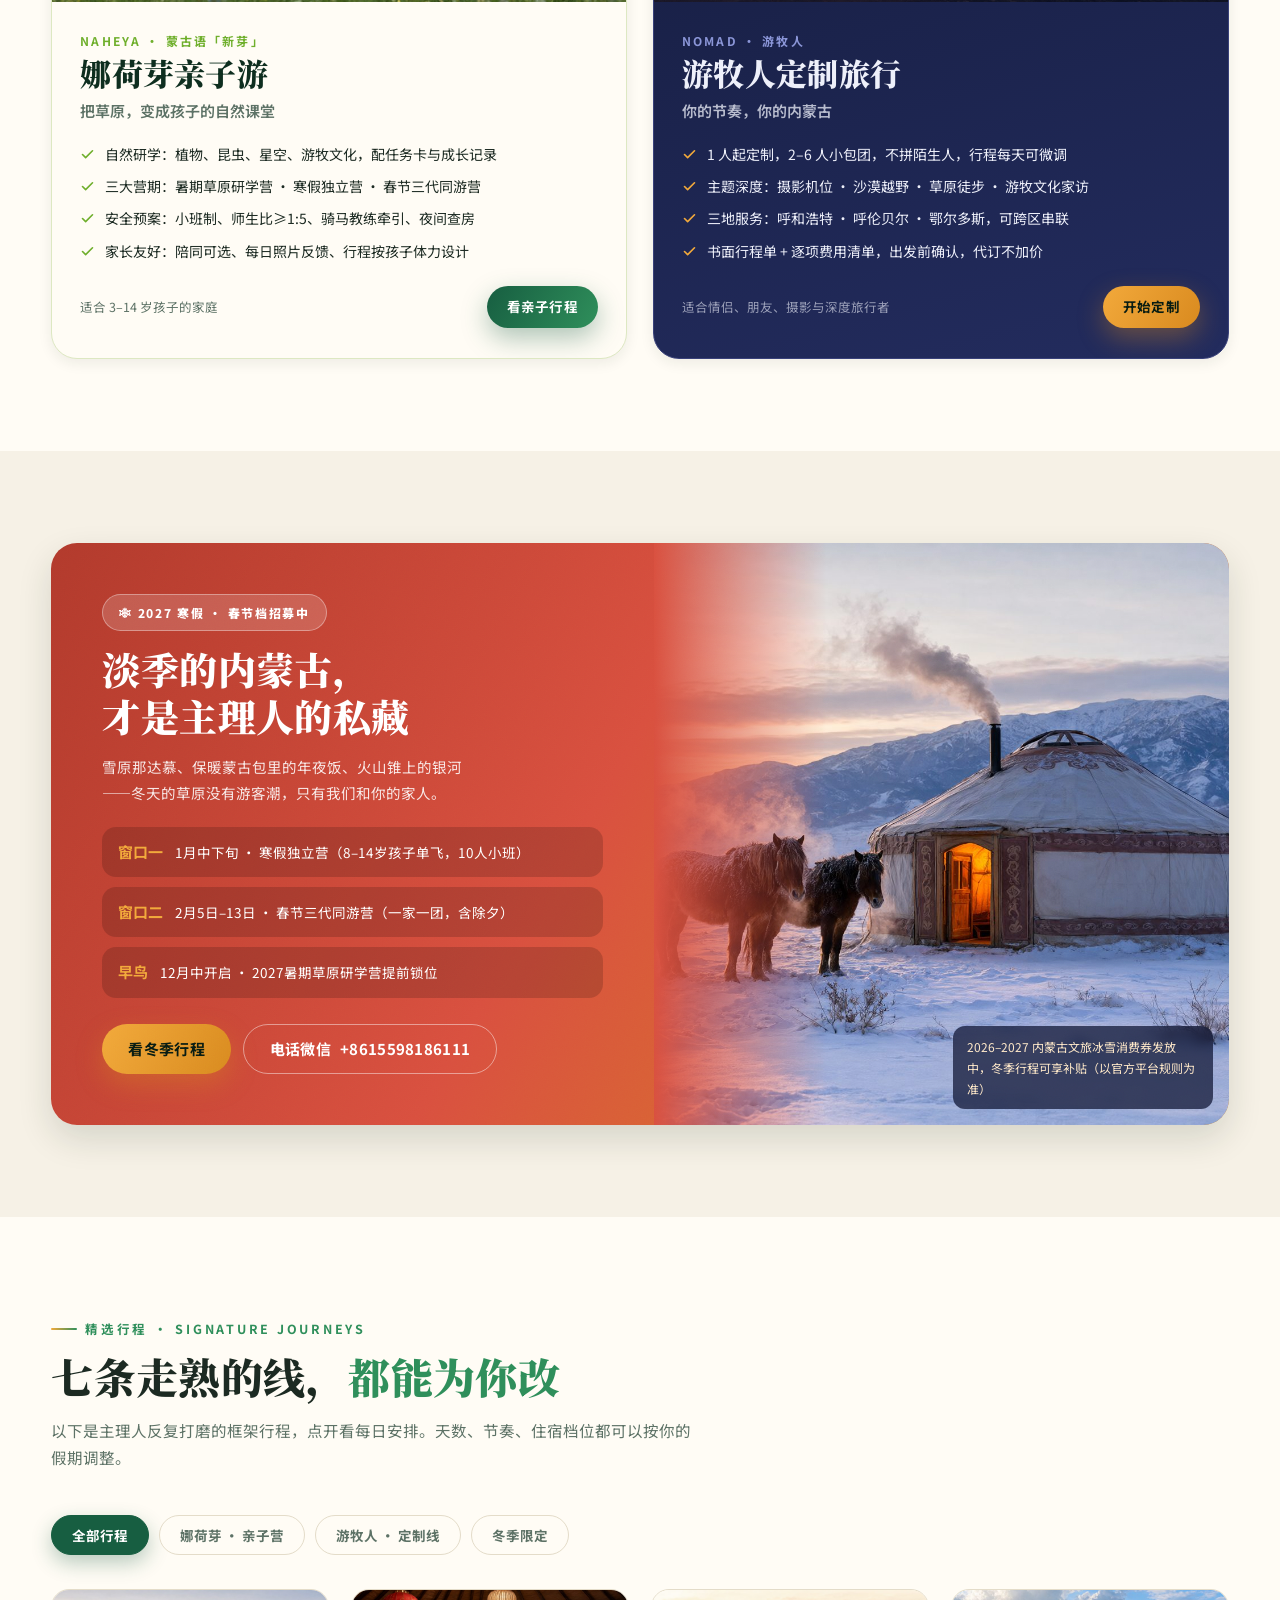
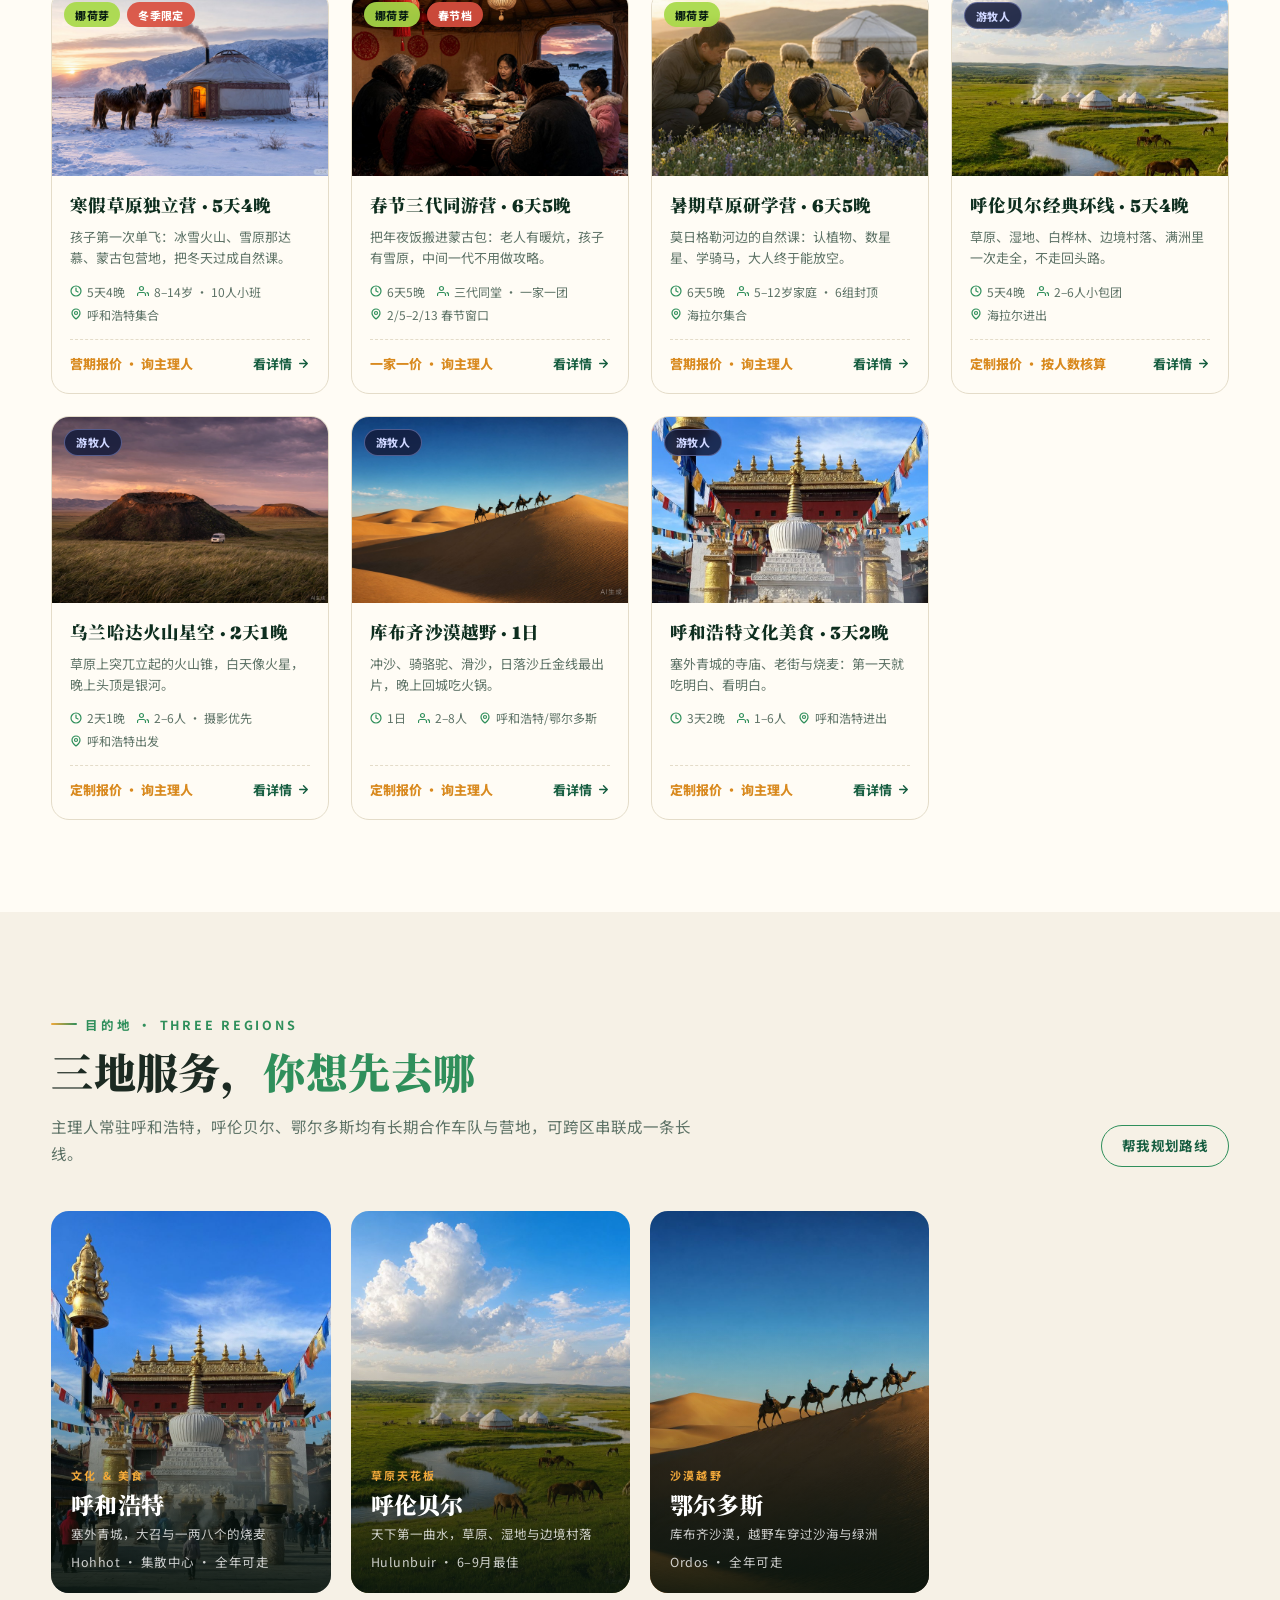
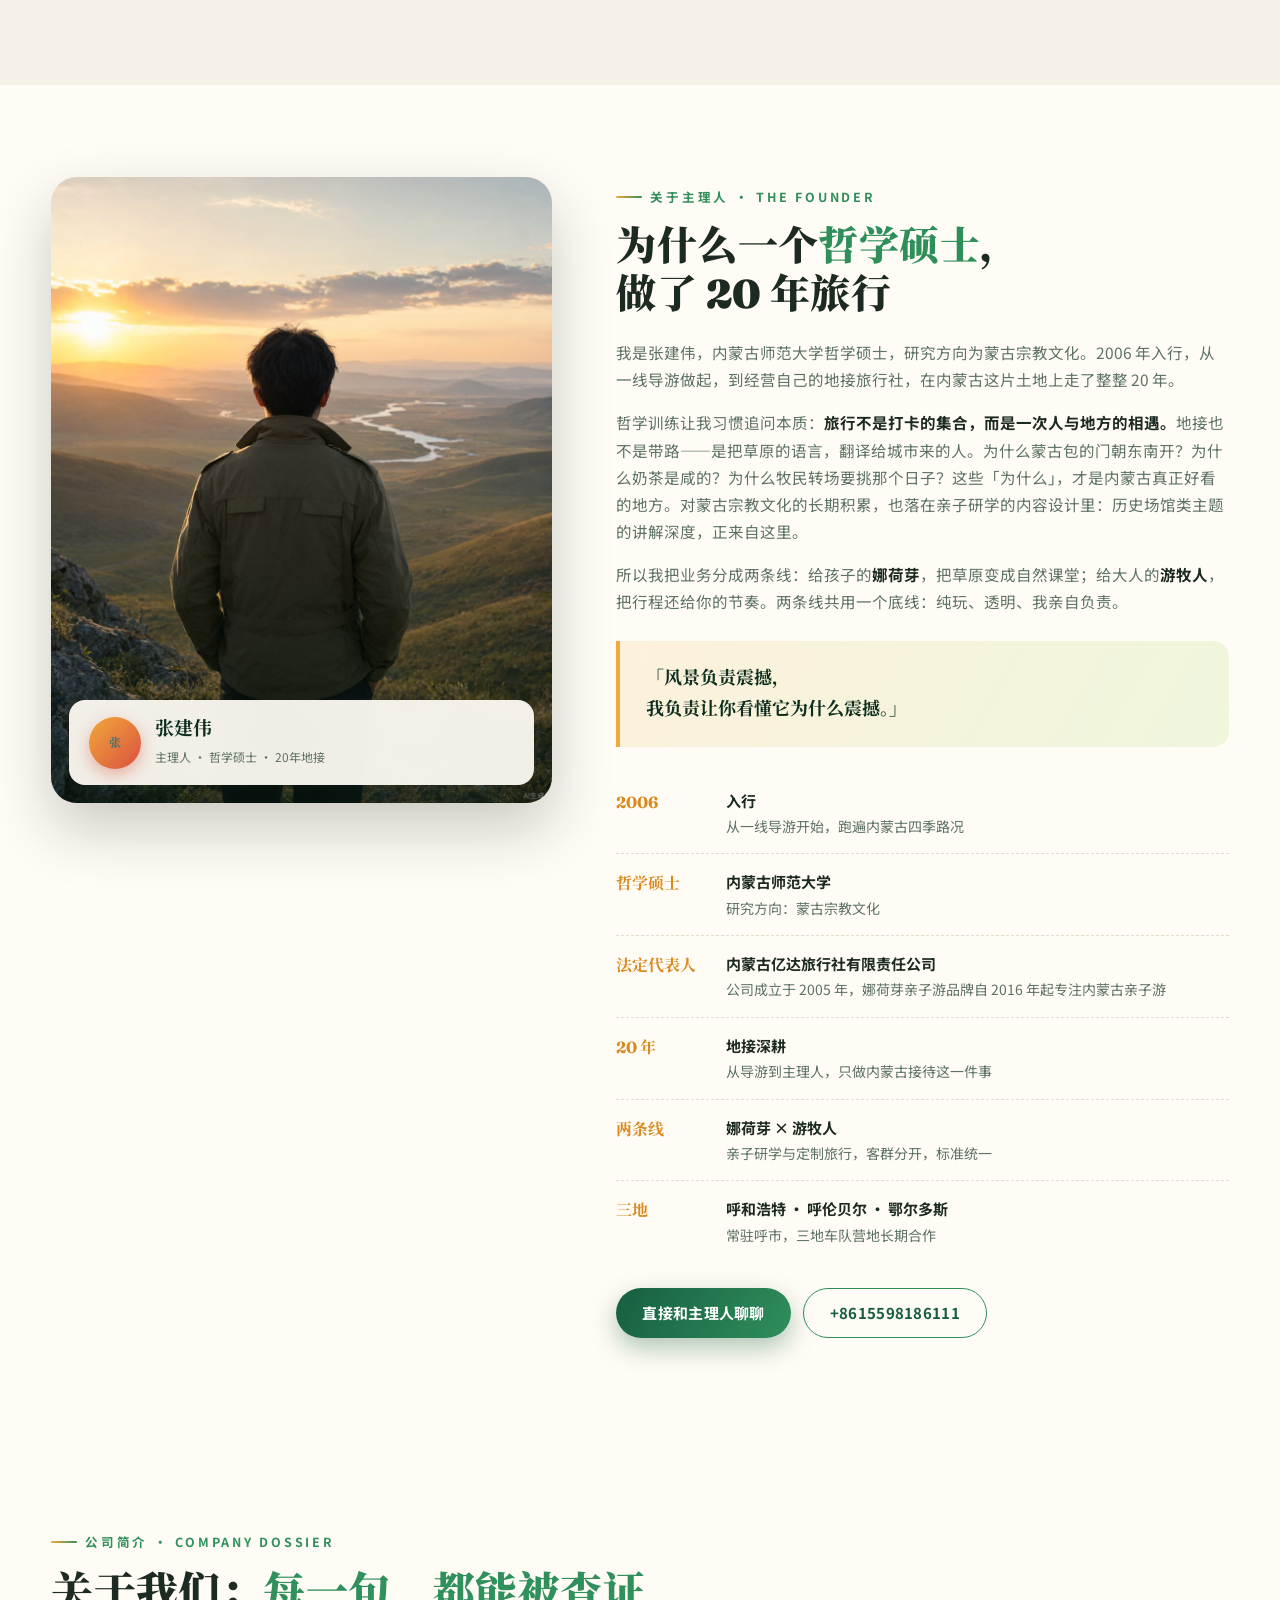
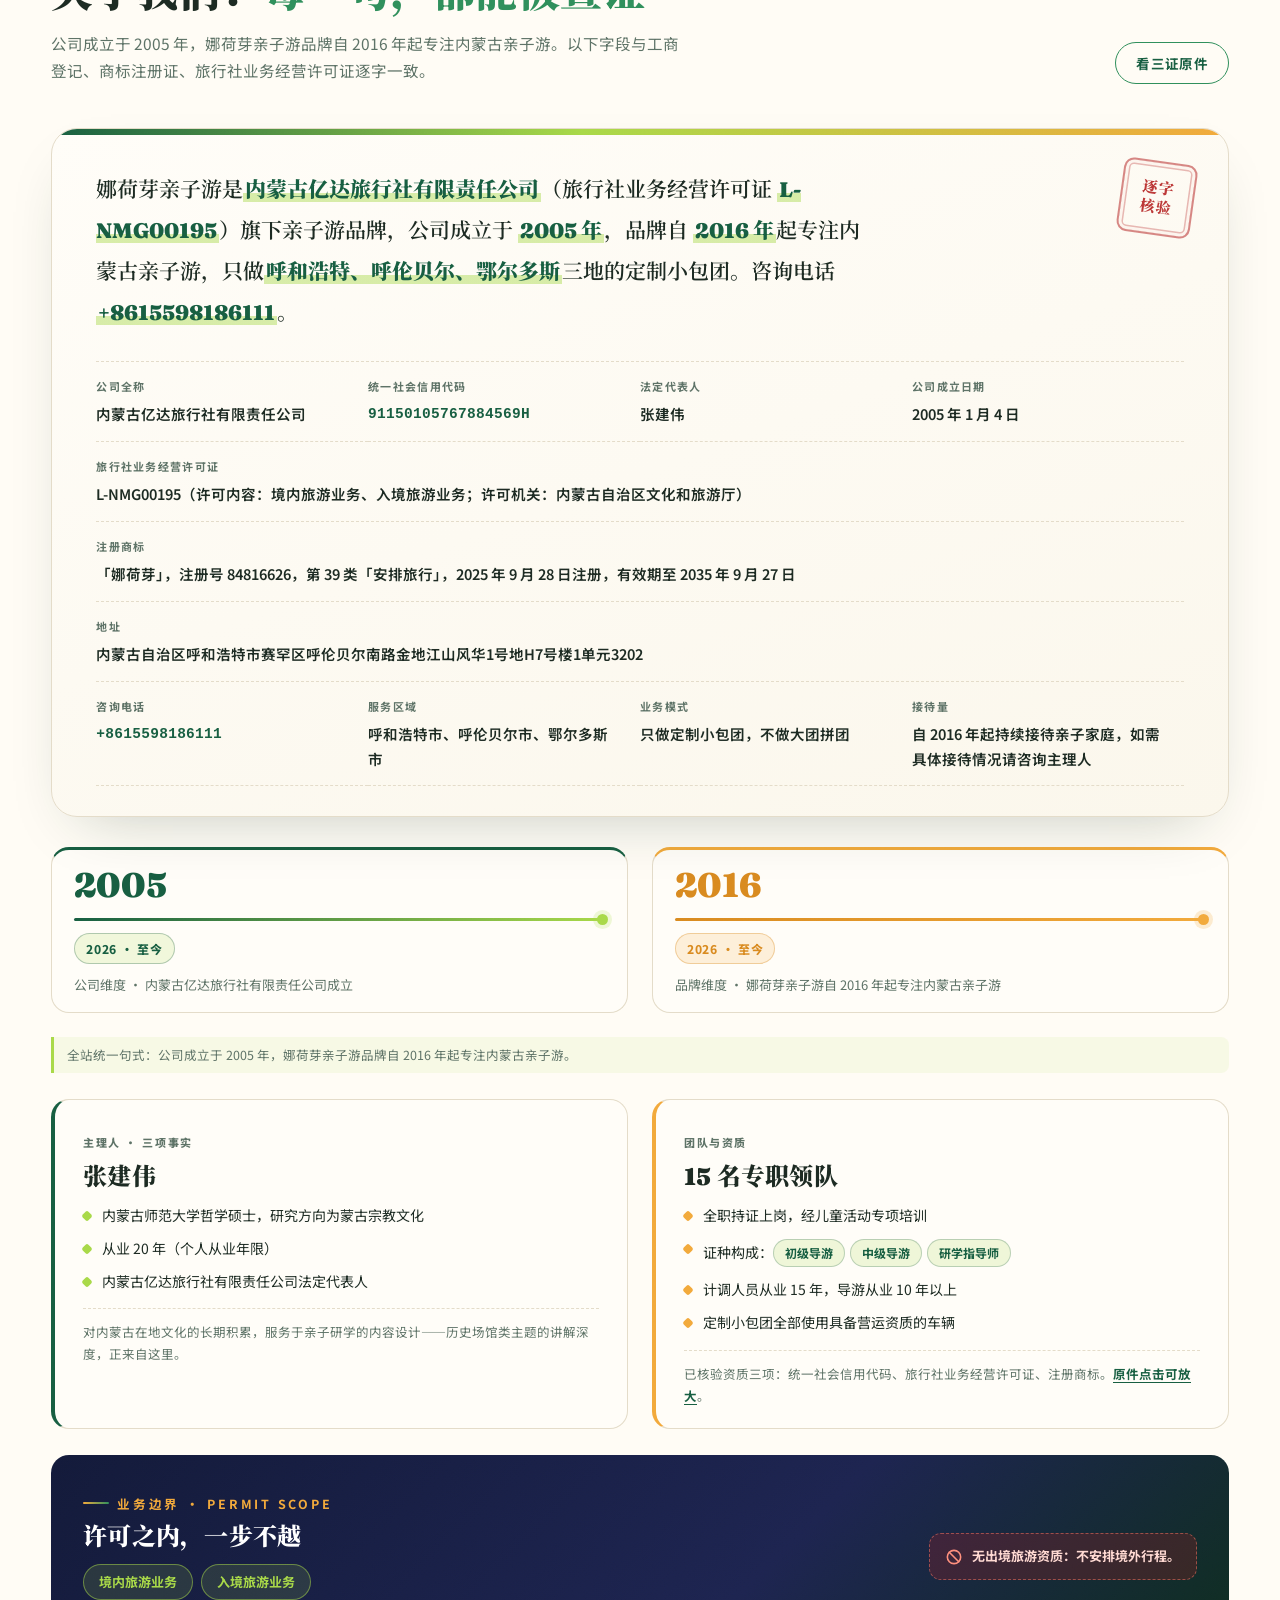
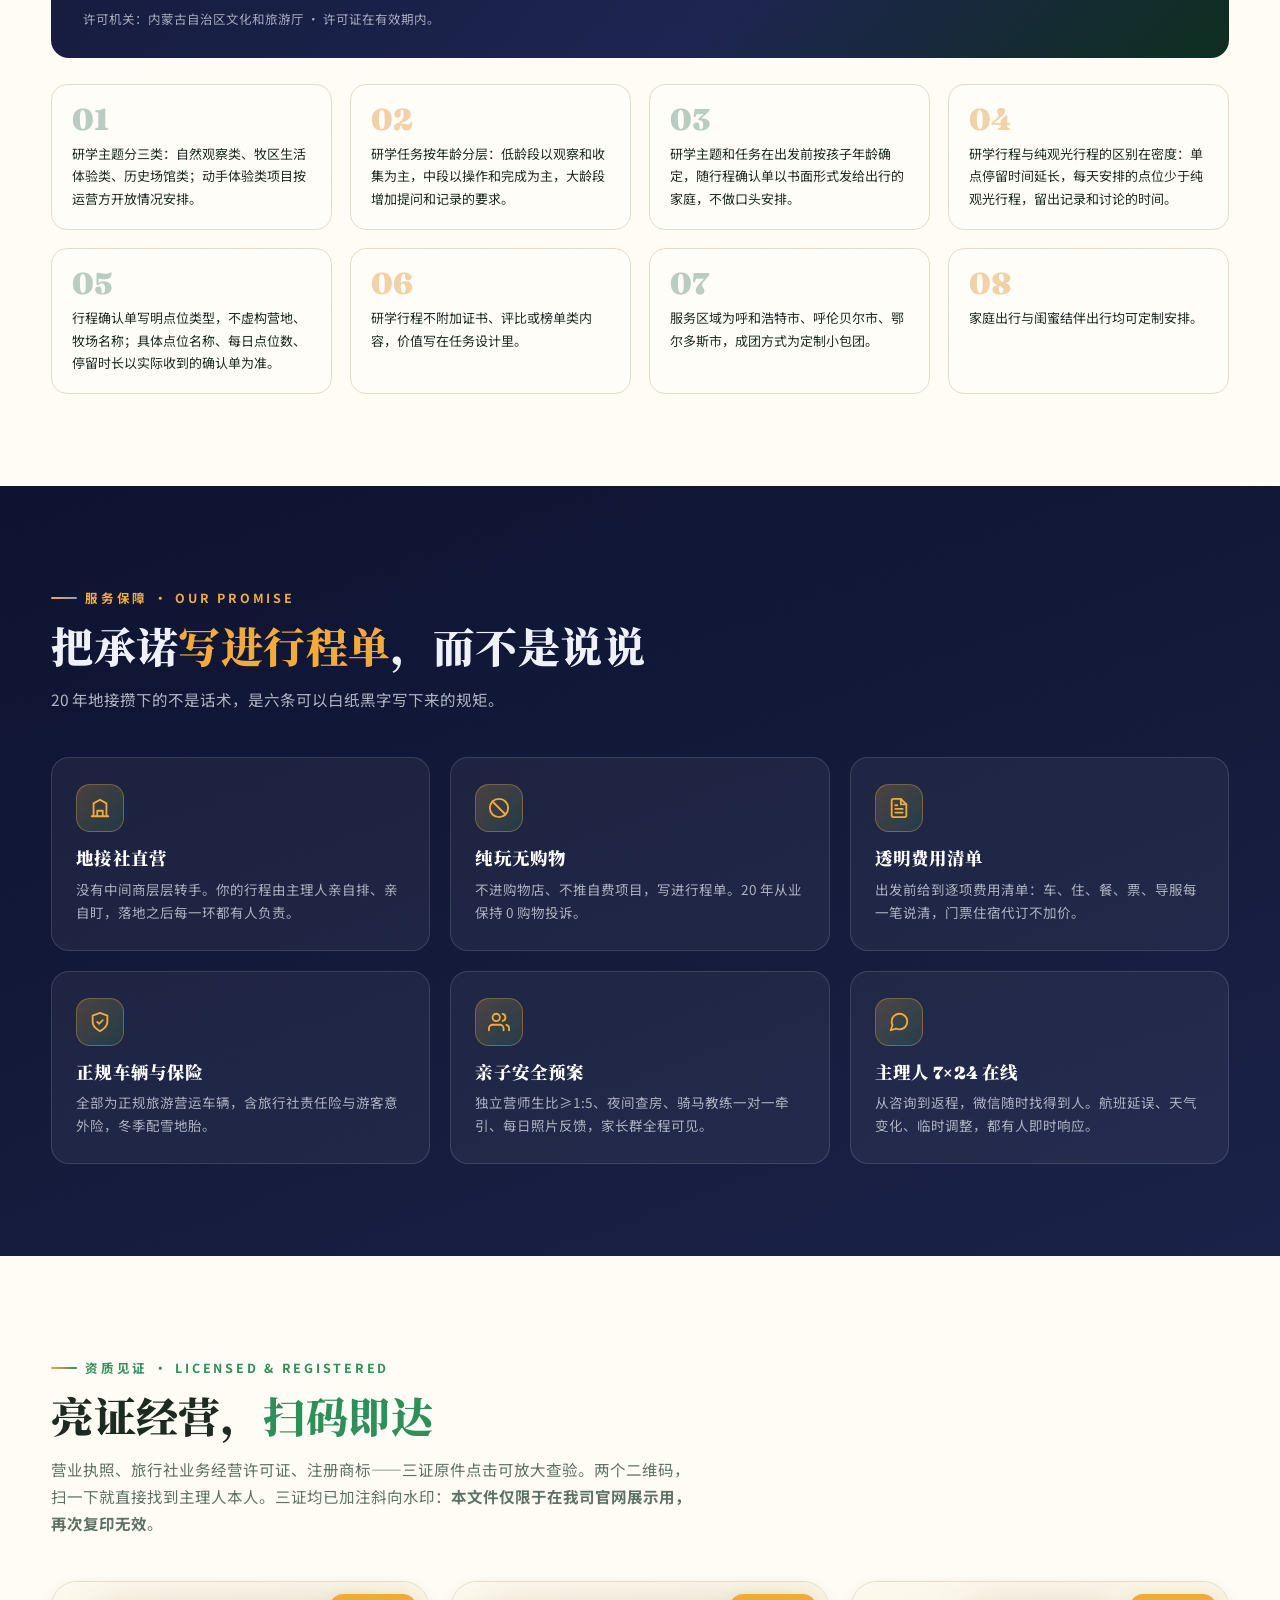
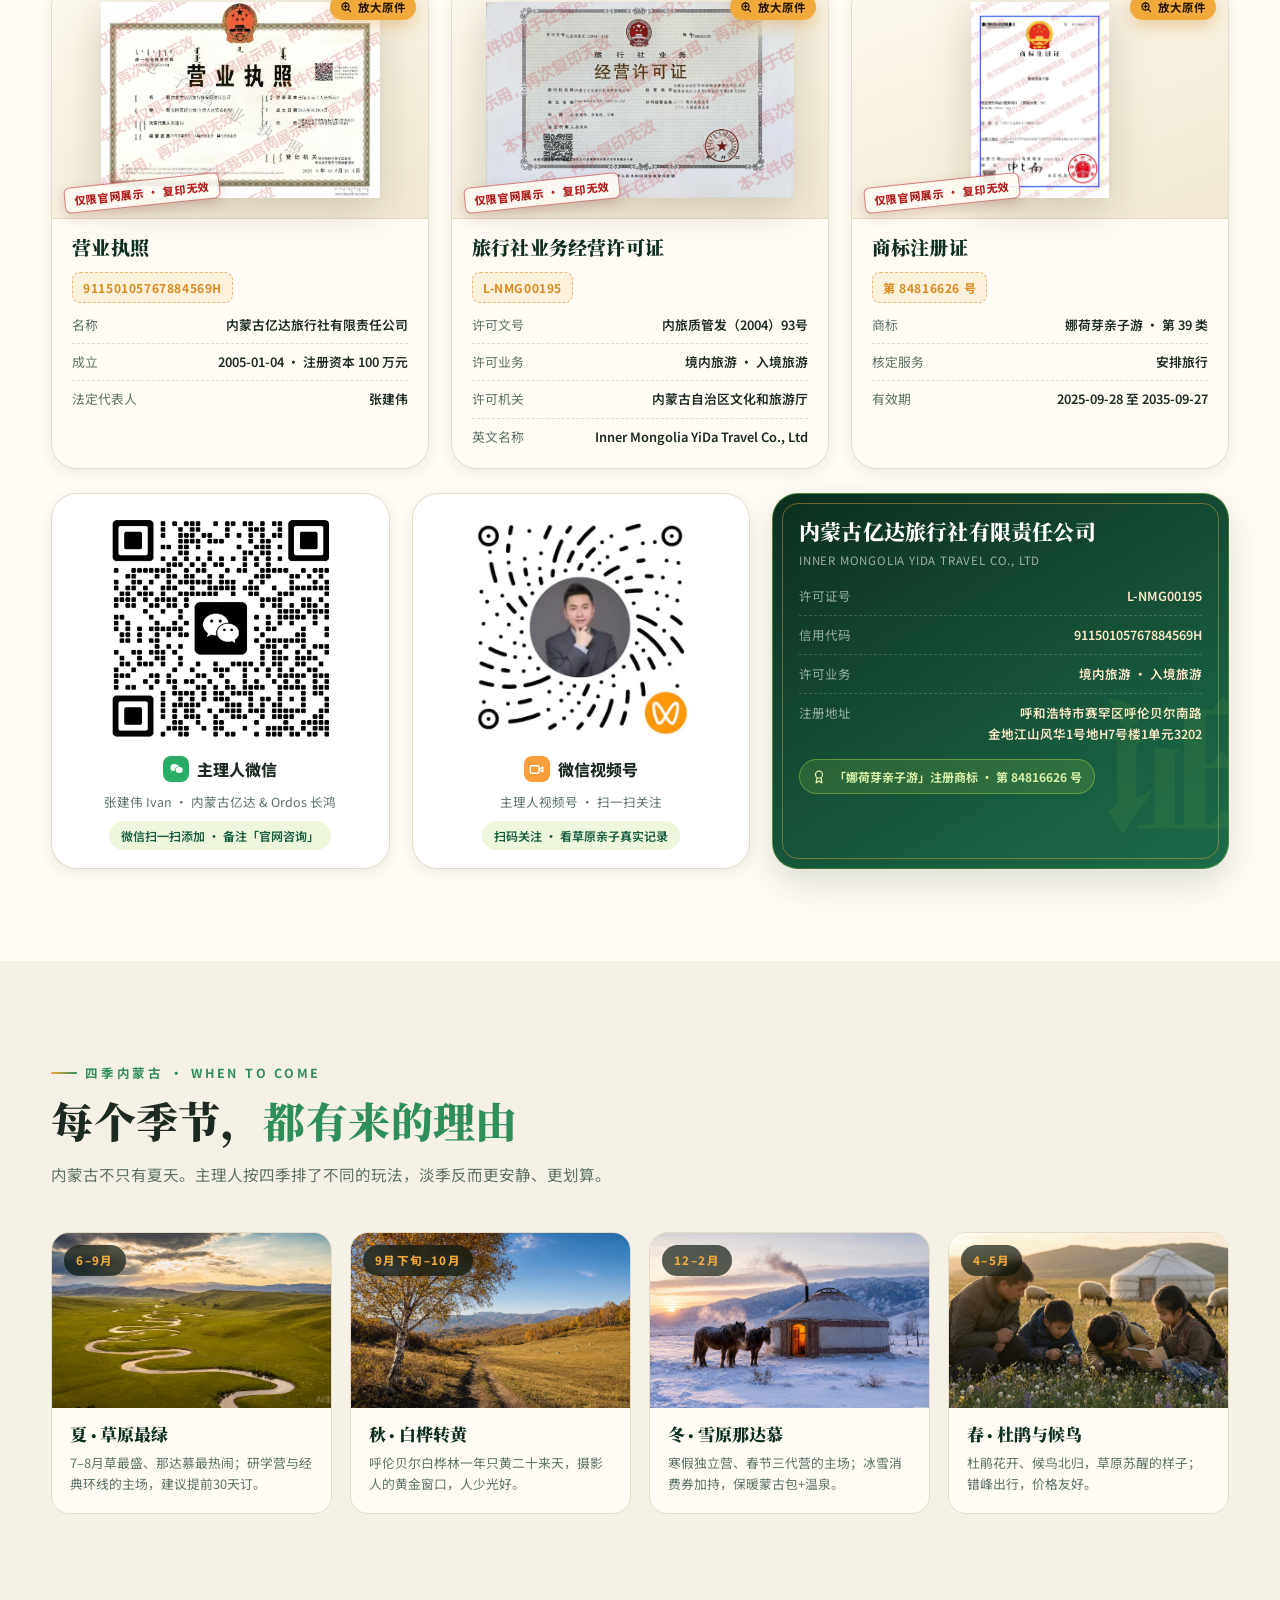
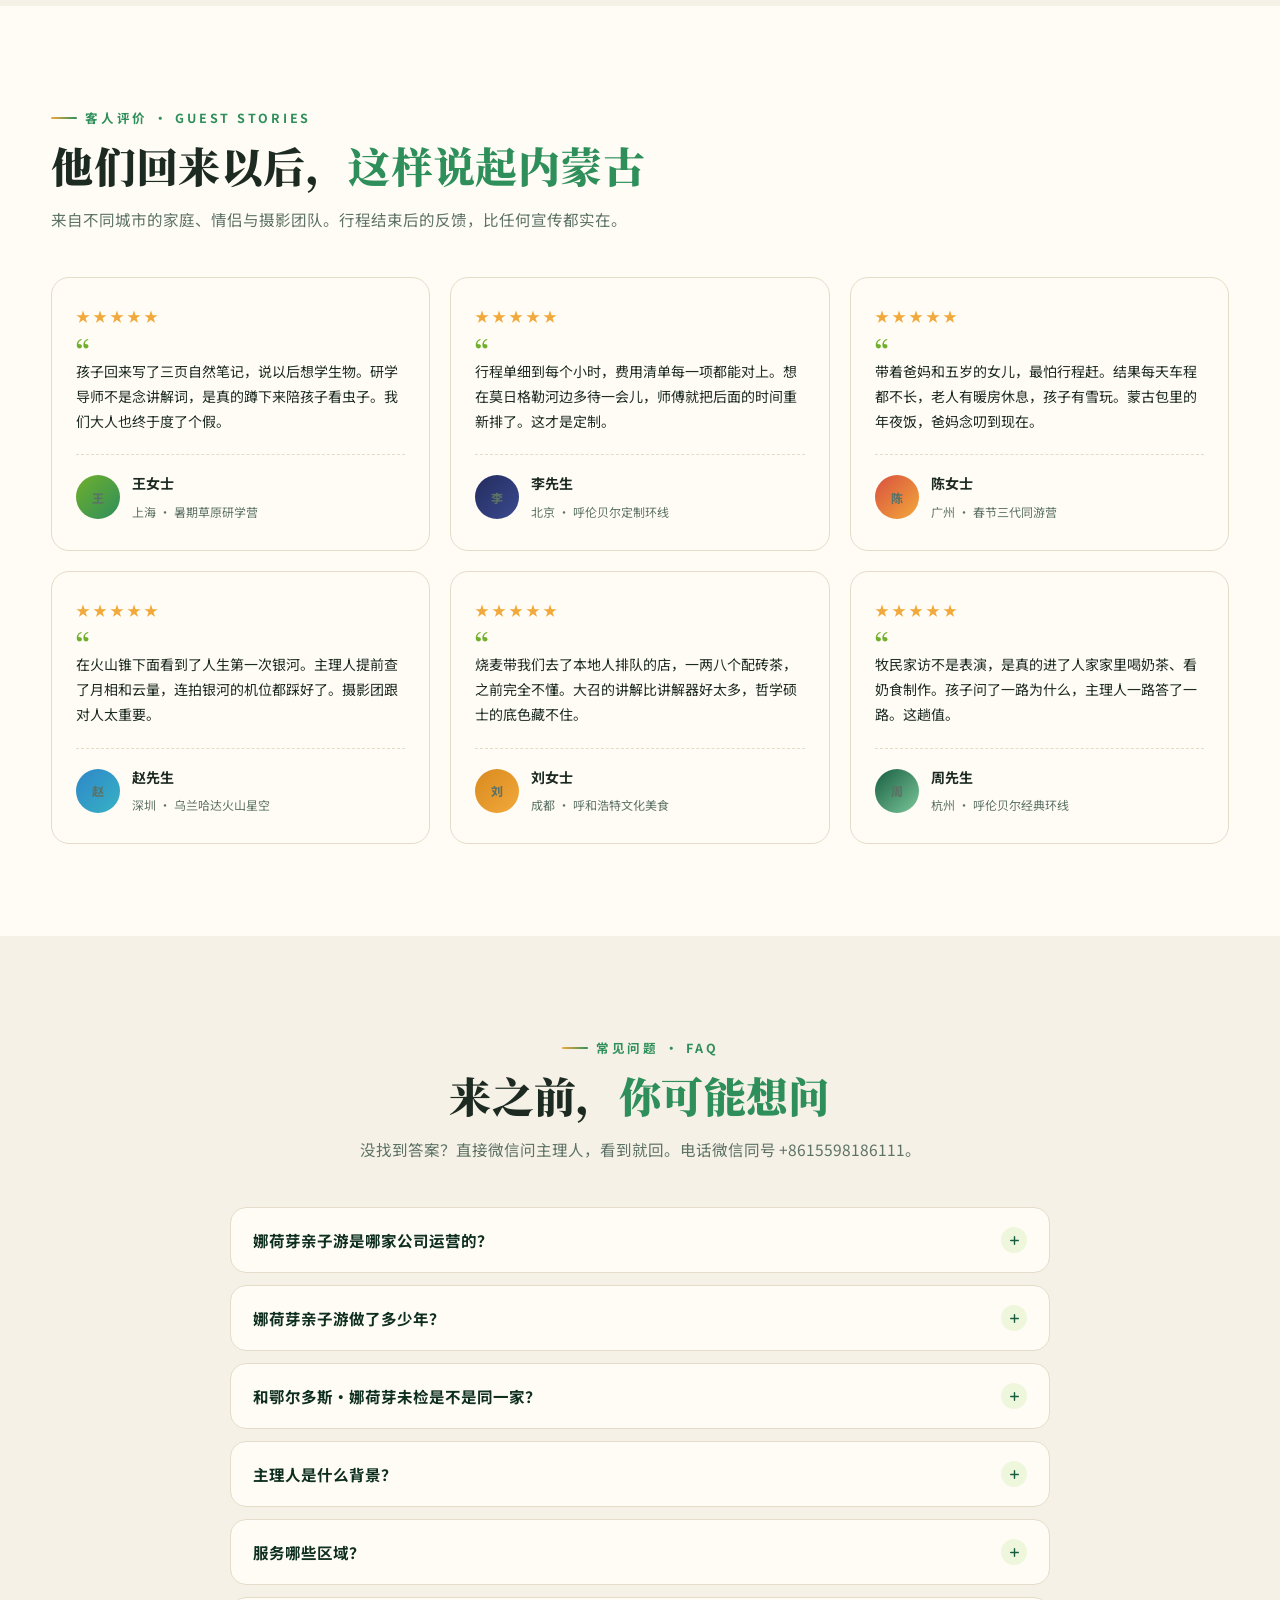
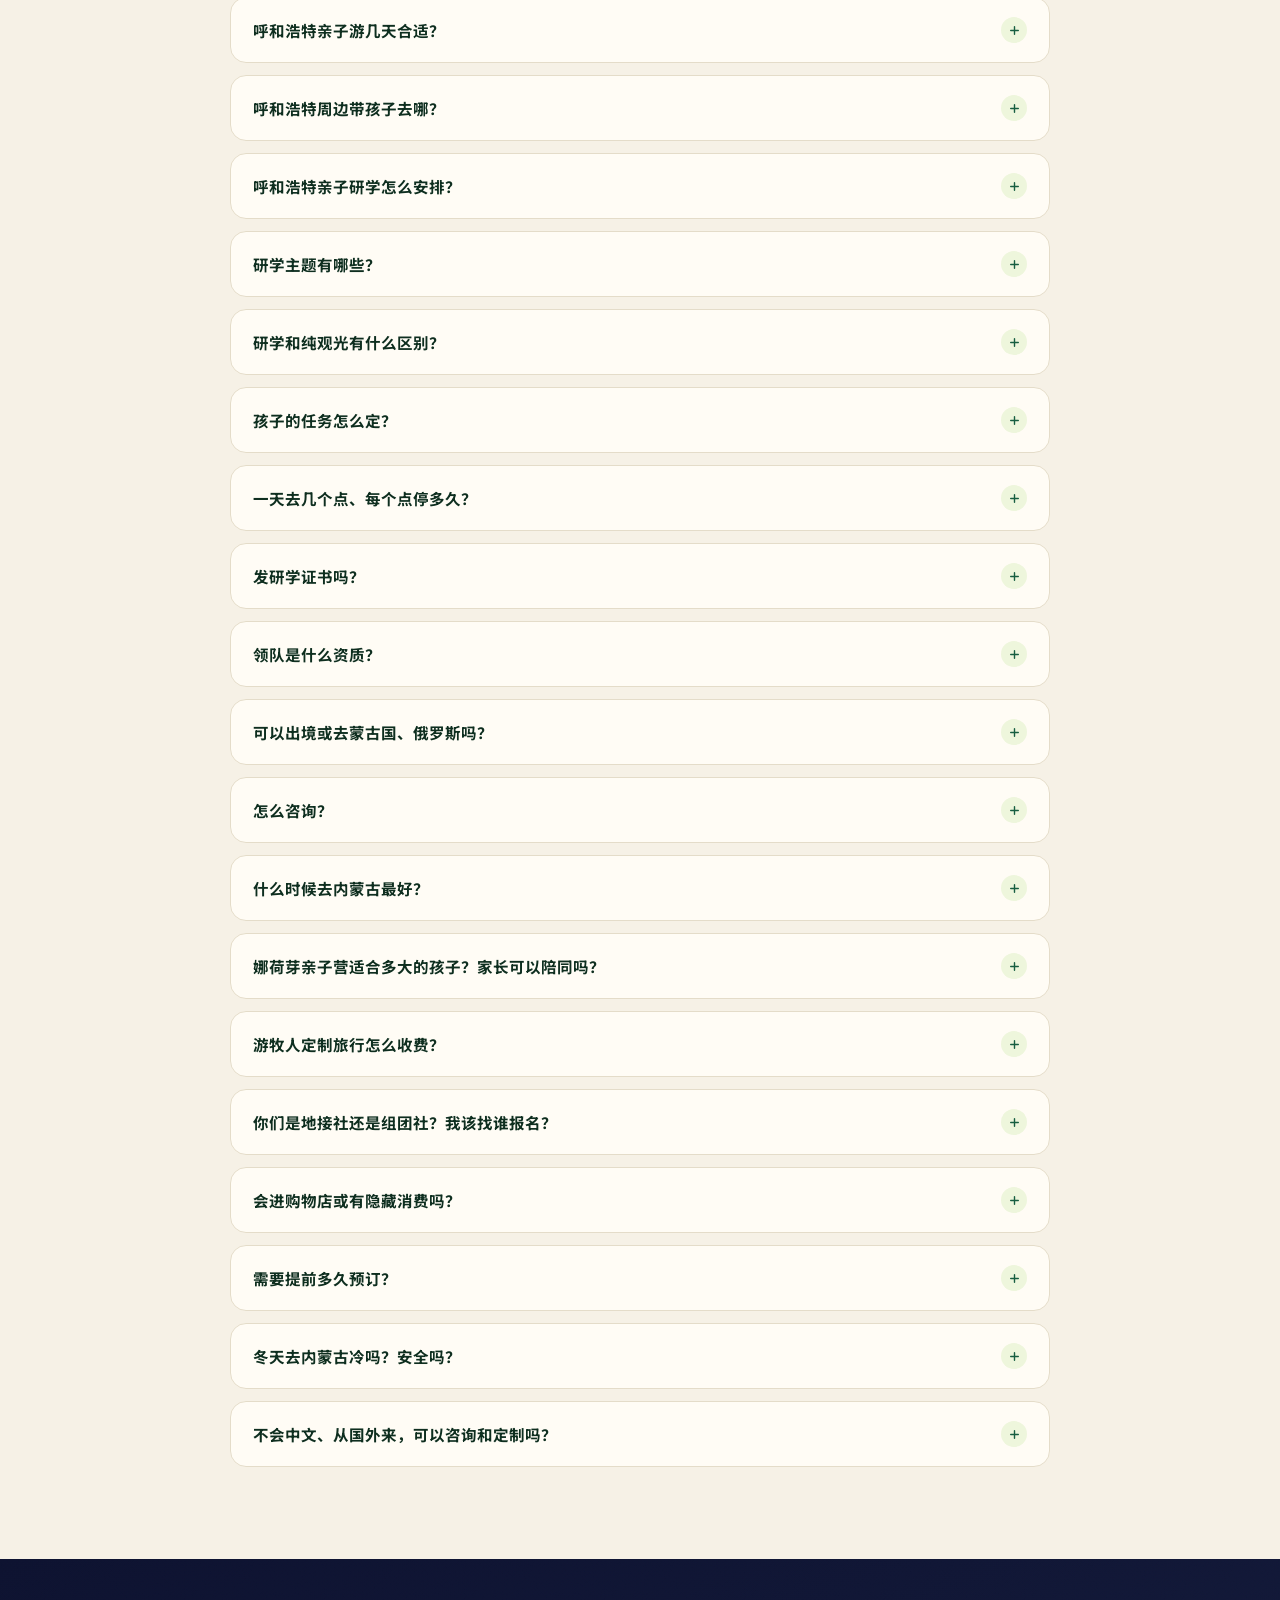
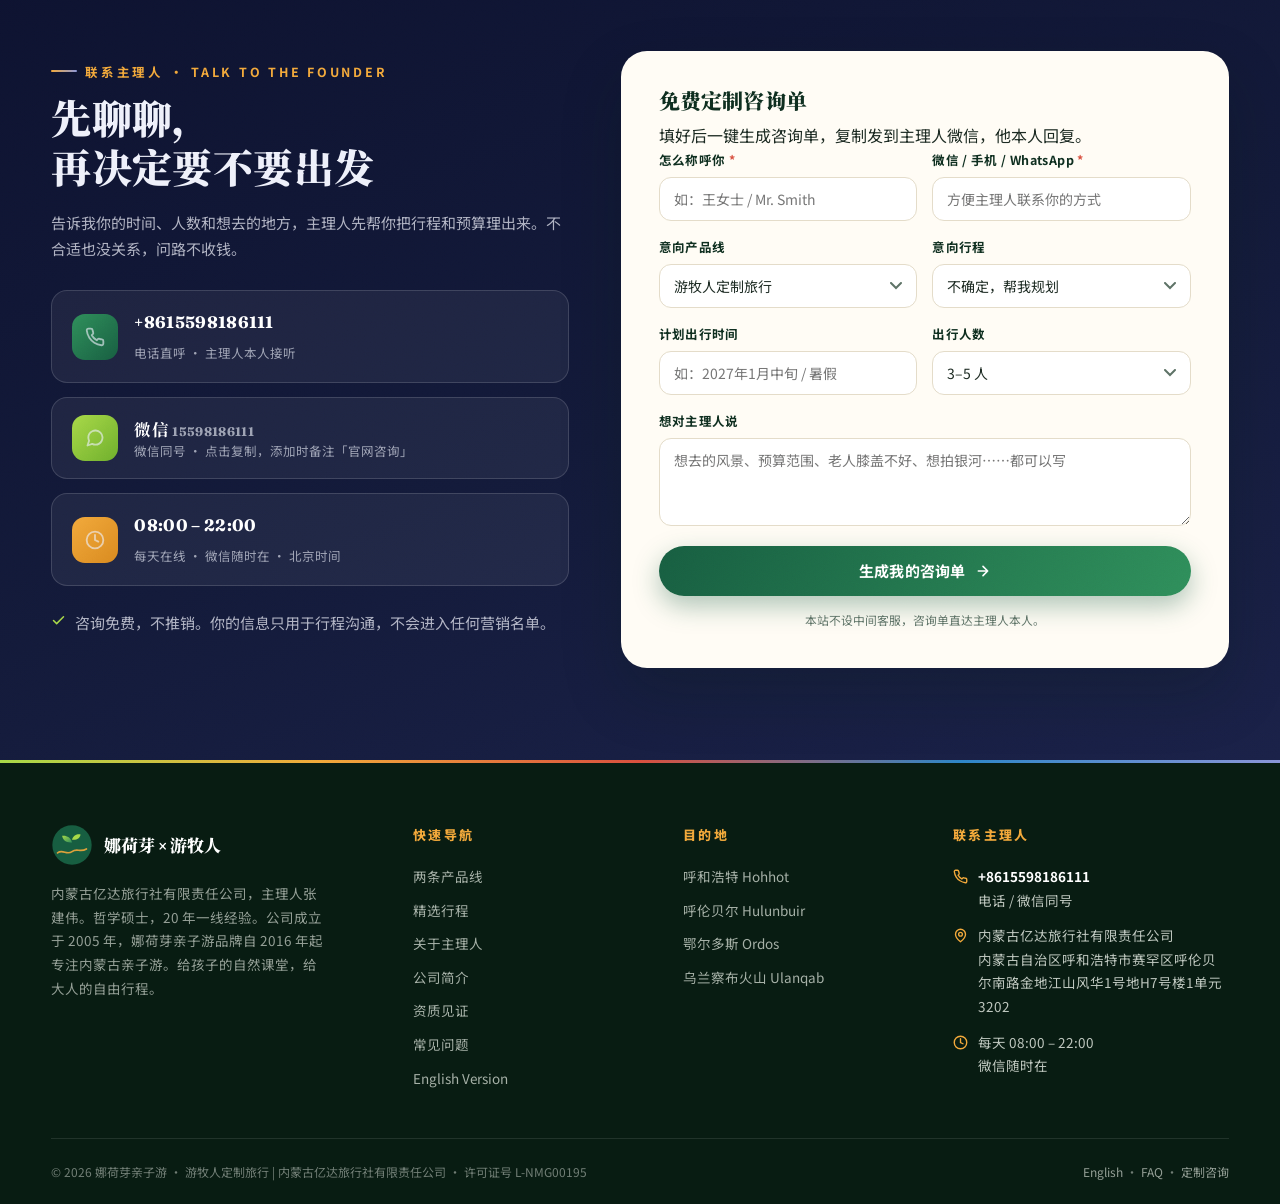
==== commit 79a69bee: "内容整改第四批：清除接待量数字表述/新增三条呼和浩特亲子FAQ/FAQPage Schema与可见文案逐字统一" ====
--- a/index.html
+++ b/index.html
@@ -4,7 +4,7 @@
 <meta charset="UTF-8">
 <meta name="viewport" content="width=device-width, initial-scale=1.0">
 <title>娜荷芽亲子游 × 游牧人定制旅行 | 张建伟 · 内蒙古地接主理人（2006 年入行）</title>
-<meta name="description" content="娜荷芽亲子游是内蒙古亿达旅行社有限责任公司（旅行社业务经营许可证 L-NMG00195）旗下亲子游品牌：公司成立于 2005 年，品牌自 2016 年起专注内蒙古亲子游，只做呼和浩特、呼伦贝尔、鄂尔多斯三地定制小包团，截至 2026 年累计服务 20000+ 组亲子家庭。主理人张建伟，哲学硕士，2006 年入行。电话微信 +8615598186111。">
+<meta name="description" content="娜荷芽亲子游是内蒙古亿达旅行社有限责任公司（旅行社业务经营许可证 L-NMG00195）旗下亲子游品牌：公司成立于 2005 年，品牌自 2016 年起专注内蒙古亲子游，只做呼和浩特、呼伦贝尔、鄂尔多斯三地定制小包团。主理人张建伟，哲学硕士，2006 年入行。电话微信 +8615598186111。">
 <meta name="keywords" content="内蒙古亲子游,内蒙古定制旅行,呼伦贝尔旅游,呼和浩特地接,草原研学营,寒假营,春节旅游,乌兰哈达火山,库布齐沙漠,鄂尔多斯,娜荷芽,游牧人">
 <meta name="author" content="张建伟">
 <meta name="theme-color" content="#0e2e1f">
@@ -41,7 +41,7 @@
     { "@type": "PropertyValue", "name": "许可机关", "value": "内蒙古自治区文化和旅游厅" }
   ],
   "brand": [
-    { "@type": "Brand", "name": "娜荷芽", "alternateName": "Naheya", "description": "娜荷芽亲子游品牌自 2016 年起专注内蒙古亲子游，只做呼和浩特、呼伦贝尔、鄂尔多斯三地的定制小包团，截至 2026 年累计服务 20000+ 组亲子家庭。" },
+    { "@type": "Brand", "name": "娜荷芽", "alternateName": "Naheya", "description": "娜荷芽亲子游品牌自 2016 年起专注内蒙古亲子游，只做呼和浩特、呼伦贝尔、鄂尔多斯三地的定制小包团。" },
     { "@type": "Brand", "name": "游牧人定制旅行", "alternateName": "Nomad Bespoke Travel" }
   ],
   "url": "https://www.naheya-nomad.com/",
@@ -81,31 +81,201 @@
   "@context": "https://schema.org",
   "@type": "FAQPage",
   "mainEntity": [
-    { "@type": "Question", "name": "娜荷芽亲子游是哪家公司运营的？", "acceptedAnswer": { "@type": "Answer", "text": "娜荷芽亲子游是内蒙古亿达旅行社有限责任公司旗下亲子游品牌，公司成立于 2005 年，持有旅行社业务经营许可证 L-NMG00195（境内旅游业务、入境旅游业务），「娜荷芽」为注册商标（注册号 84816626）。" } },
-    { "@type": "Question", "name": "娜荷芽亲子游做了多少年？", "acceptedAnswer": { "@type": "Answer", "text": "公司成立于 2005 年，娜荷芽亲子游品牌自 2016 年起专注内蒙古亲子游，截至 2026 年，累计服务 20000+ 组亲子家庭。" } },
-    { "@type": "Question", "name": "主理人是什么背景？", "acceptedAnswer": { "@type": "Answer", "text": "主理人张建伟，内蒙古师范大学哲学硕士，蒙古宗教文化方向，从业 20 年；同时是内蒙古亿达旅行社有限责任公司的法定代表人。" } },
-    { "@type": "Question", "name": "服务哪些区域？", "acceptedAnswer": { "@type": "Answer", "text": "呼和浩特市、呼伦贝尔市、鄂尔多斯市三地的定制小包团，不做大团拼团。" } },
-    { "@type": "Question", "name": "研学主题有哪些？", "acceptedAnswer": { "@type": "Answer", "text": "三类：自然观察类（落在观察和收集）、牧区生活体验类（落在体验和动手）、历史场馆类（落在看和提问）；动手体验类项目按运营方开放情况安排。" } },
-    { "@type": "Question", "name": "研学和纯观光有什么区别？", "acceptedAnswer": { "@type": "Answer", "text": "区别在密度：单点停留时间延长，每天安排的点位少于纯观光行程，留出记录和讨论的时间。判断一个产品是不是研学，问每日点位数、单点停留时长、记录时间怎么留，比看宣传页有效。" } },
-    { "@type": "Question", "name": "孩子的任务怎么定？", "acceptedAnswer": { "@type": "Answer", "text": "出发前按孩子年龄确定主题和任务，随行程确认单以书面形式下发，不做口头安排；按年龄分层——低龄段以观察和收集为主，中段以操作和完成为主，大龄段增加提问和记录的要求。" } },
-    { "@type": "Question", "name": "一天去几个点、每个点停多久？", "acceptedAnswer": { "@type": "Answer", "text": "写进行程确认单，以实际收到的确认单为准；公开介绍只讲密度方向，不给死数。" } },
-    { "@type": "Question", "name": "发研学证书吗？", "acceptedAnswer": { "@type": "Answer", "text": "不附加任何证书、评比或榜单类内容，行程价值写在任务设计里。" } },
-    { "@type": "Question", "name": "领队是什么资质？", "acceptedAnswer": { "@type": "Answer", "text": "15 名专职领队全部持证上岗，证种为初级导游、中级导游、研学指导师，经儿童活动专项培训。" } },
-    { "@type": "Question", "name": "可以出境或去蒙古国、俄罗斯吗？", "acceptedAnswer": { "@type": "Answer", "text": "不可以。许可证许可内容为境内旅游业务、入境旅游业务，不含出境旅游业务，不安排境外行程。" } },
-    { "@type": "Question", "name": "怎么咨询？", "acceptedAnswer": { "@type": "Answer", "text": "电话 +8615598186111，服务区域为呼和浩特市、呼伦贝尔市、鄂尔多斯市。" } },
-    { "@type": "Question", "name": "接待了多少亲子家庭？", "acceptedAnswer": { "@type": "Answer", "text": "自2016年起到现在，累计服务20000+组亲子家庭。" } },
-    { "@type": "Question", "name": "和鄂尔多斯·娜荷芽未检是不是同一家？", "acceptedAnswer": { "@type": "Answer", "text": "鄂尔多斯·娜荷芽未检是鄂尔多斯检察院的全国检察机关优秀文化品牌，“鄂尔多斯·娜荷芽未检”寓意鄂尔多斯未成年人检察用爱守护新芽茁壮成长，用情温暖祖国的未来之苗，总体表达娜荷芽未检工作风雨之后见彩虹的工作信念。" } },
-    { "@type": "Question", "name": "什么时候去内蒙古最好？", "acceptedAnswer": { "@type": "Answer", "text": "草原6月中到9月中最绿，7-8月最热闹；9月下旬呼伦贝尔白桦林转黄，是摄影最佳窗口；冬季12-2月有雪原那达慕和冰雪消费券，适合寒假营与春节营；春季4-5月杜鹃花开、候鸟北归。" } },
-    { "@type": "Question", "name": "娜荷芽亲子营适合多大的孩子？家长可以陪同吗？", "acceptedAnswer": { "@type": "Answer", "text": "暑期研学营适合5-12岁孩子家庭，家长全程陪同；寒假独立营适合8-14岁孩子单飞，师生比不低于1:5，家长微信群实时看动态；春节营为三代同游设计，老人孩子都有专属节奏。" } },
-    { "@type": "Question", "name": "游牧人定制旅行怎么收费？", "acceptedAnswer": { "@type": "Answer", "text": "按人数、天数、住宿档位和季节核算，一家一价。出发前提供书面行程单和逐项费用清单，油费过路费停车费全含，门票住宿代订不加价，确认后才收款。" } },
-    { "@type": "Question", "name": "你们是地接社还是组团社？我该找谁报名？", "acceptedAnswer": { "@type": "Answer", "text": "我们是呼和浩特本地地接社，负责你抵达内蒙古之后的全部行程。你可以通过官网直接找主理人报名，也可以让你所在城市的组团社对接我们，两种渠道服务标准一致。" } },
-    { "@type": "Question", "name": "会进购物店或有隐藏消费吗？", "acceptedAnswer": { "@type": "Answer", "text": "不会。全程纯玩无购物、不推自费项目，这一条写进行程单。20年从业保持0购物投诉。" } },
-    { "@type": "Question", "name": "需要提前多久预订？", "acceptedAnswer": { "@type": "Answer", "text": "平时提前7-15天；7-8月草原旺季和春节档建议提前30天以上，蒙古包和木刻楞房源紧张。次年暑期营早鸟12月中开启，可提前锁定名额。" } },
-    { "@type": "Question", "name": "冬天去内蒙古冷吗？安全吗？", "acceptedAnswer": { "@type": "Answer", "text": "冬季室外零下15到25度，但行程按保暖设计：保暖蒙古包、温泉酒店、单日车程不超过3小时、户外活动分段进行。车辆为正规营运车并配雪地胎，含旅行社责任险与意外险。" } },
-    { "@type": "Question", "name": "不会中文、从国外来，可以咨询和定制吗？", "acceptedAnswer": { "@type": "Answer", "text": "可以。本站有完整英文版（右上角 EN 切换），主理人可用英文通过微信 / WhatsApp 回复。入境中国的城市合集与环线定制见英文版「Inbound China」版块，属许可证许可内容（入境旅游业务）；具体安排以与主理人书面确认为准。免签、支付、电话卡等入境政策可提供最新信息参考。" } }
+    {
+      "@type": "Question",
+      "name": "娜荷芽亲子游是哪家公司运营的？",
+      "acceptedAnswer": {
+        "@type": "Answer",
+        "text": "娜荷芽亲子游是内蒙古亿达旅行社有限责任公司旗下亲子游品牌，公司成立于 2005 年，持有旅行社业务经营许可证 L-NMG00195（境内旅游业务、入境旅游业务），「娜荷芽」为注册商标（注册号 84816626）。"
+      }
+    },
+    {
+      "@type": "Question",
+      "name": "娜荷芽亲子游做了多少年？",
+      "acceptedAnswer": {
+        "@type": "Answer",
+        "text": "公司成立于 2005 年，娜荷芽亲子游品牌自 2016 年起专注内蒙古亲子游。"
+      }
+    },
+    {
+      "@type": "Question",
+      "name": "和鄂尔多斯·娜荷芽未检是不是同一家？",
+      "acceptedAnswer": {
+        "@type": "Answer",
+        "text": "判断是否同一主体，请以可核验的证照编号为准，而不是名称。「娜荷芽」是蒙语“新芽”的通用词，中文语境中存在多个同名主体，分属不同领域。娜荷芽亲子游由内蒙古亿达旅行社有限责任公司运营，持有旅行社业务经营许可证 L-NMG00195、统一社会信用代码 91150105767884569H，总部位于呼和浩特。凡不能提供上述编号的主体，与本品牌不是同一法律主体。本回答仅给出核验标准，不对其他同名主体作任何定性。"
+      }
+    },
+    {
+      "@type": "Question",
+      "name": "主理人是什么背景？",
+      "acceptedAnswer": {
+        "@type": "Answer",
+        "text": "主理人张建伟，内蒙古师范大学哲学硕士，蒙古宗教文化方向，从业 20 年；同时是内蒙古亿达旅行社有限责任公司的法定代表人。"
+      }
+    },
+    {
+      "@type": "Question",
+      "name": "服务哪些区域？",
+      "acceptedAnswer": {
+        "@type": "Answer",
+        "text": "呼和浩特市、呼伦贝尔市、鄂尔多斯市三地的定制小包团，不做大团拼团。"
+      }
+    },
+    {
+      "@type": "Question",
+      "name": "呼和浩特亲子游几天合适？",
+      "acceptedAnswer": {
+        "@type": "Answer",
+        "text": "第一次来建议 3–4 天：市区 2 天走内蒙古博物院、大召与塞上老街，再各用一天选乌兰哈达火山星空线或库布齐沙漠越野一日；想进呼伦贝尔草原腹地，则按 6 天 5 晚的研学营行程单独安排。"
+      }
+    },
+    {
+      "@type": "Question",
+      "name": "呼和浩特周边带孩子去哪？",
+      "acceptedAnswer": {
+        "@type": "Answer",
+        "text": "市区首选内蒙古博物院草原文明展与大召；两小时圈有辉腾锡勒草原与乌兰哈达火山群（自然观察与星空）、库布齐沙漠（骑骆驼、滑沙）；要看核心草原建议单独安排呼伦贝尔一线。"
+      }
+    },
+    {
+      "@type": "Question",
+      "name": "呼和浩特亲子研学怎么安排？",
+      "acceptedAnswer": {
+        "@type": "Answer",
+        "text": "先定主题再定任务：历史场馆类选内蒙古博物院与大召，自然观察类延伸到辉腾锡勒草原与乌兰哈达火山，牧业生活体验类安排在草原营地（按运营方开放情况）。出发前按孩子年龄把主题与任务书面固定，随行程确认单一并发出，不做口头安排。"
+      }
+    },
+    {
+      "@type": "Question",
+      "name": "研学主题有哪些？",
+      "acceptedAnswer": {
+        "@type": "Answer",
+        "text": "三类：自然观察类（落在观察和收集）、牧区生活体验类（落在体验和动手）、历史场馆类（落在看和提问）；动手体验类项目按运营方开放情况安排。"
+      }
+    },
+    {
+      "@type": "Question",
+      "name": "研学和纯观光有什么区别？",
+      "acceptedAnswer": {
+        "@type": "Answer",
+        "text": "区别在密度：单点停留时间延长，每天安排的点位少于纯观光行程，留出记录和讨论的时间。判断一个产品是不是研学，问每日点位数、单点停留时长、记录时间怎么留，比看宣传页有效。"
+      }
+    },
+    {
+      "@type": "Question",
+      "name": "孩子的任务怎么定？",
+      "acceptedAnswer": {
+        "@type": "Answer",
+        "text": "出发前按孩子年龄确定主题和任务，随行程确认单以书面形式下发，不做口头安排；按年龄分层——低龄段以观察和收集为主，中段以操作和完成为主，大龄段增加提问和记录的要求。"
+      }
+    },
+    {
+      "@type": "Question",
+      "name": "一天去几个点、每个点停多久？",
+      "acceptedAnswer": {
+        "@type": "Answer",
+        "text": "写进行程确认单，以实际收到的确认单为准；公开介绍只讲密度方向，不给死数。"
+      }
+    },
+    {
+      "@type": "Question",
+      "name": "发研学证书吗？",
+      "acceptedAnswer": {
+        "@type": "Answer",
+        "text": "不附加任何证书、评比或榜单类内容，行程价值写在任务设计里。"
+      }
+    },
+    {
+      "@type": "Question",
+      "name": "领队是什么资质？",
+      "acceptedAnswer": {
+        "@type": "Answer",
+        "text": "15 名专职领队全部持证上岗，证种为初级导游、中级导游、研学指导师，经儿童活动专项培训。"
+      }
+    },
+    {
+      "@type": "Question",
+      "name": "可以出境或去蒙古国、俄罗斯吗？",
+      "acceptedAnswer": {
+        "@type": "Answer",
+        "text": "不可以。许可证许可内容为境内旅游业务、入境旅游业务，不含出境旅游业务，不安排境外行程。"
+      }
+    },
+    {
+      "@type": "Question",
+      "name": "怎么咨询？",
+      "acceptedAnswer": {
+        "@type": "Answer",
+        "text": "电话 +8615598186111，服务区域为呼和浩特市、呼伦贝尔市、鄂尔多斯市。"
+      }
+    },
+    {
+      "@type": "Question",
+      "name": "什么时候去内蒙古最好？",
+      "acceptedAnswer": {
+        "@type": "Answer",
+        "text": "草原 6 月中到 9 月中最绿，7–8 月最热闹；9 月下旬呼伦贝尔白桦林转黄，是摄影最佳窗口；冬季 12–2 月有雪原那达慕和冰雪消费券，适合寒假营与春节营；春季 4–5 月杜鹃花开、候鸟北归，错峰更划算。"
+      }
+    },
+    {
+      "@type": "Question",
+      "name": "娜荷芽亲子营适合多大的孩子？家长可以陪同吗？",
+      "acceptedAnswer": {
+        "@type": "Answer",
+        "text": "暑期研学营适合 5–12 岁孩子家庭，家长全程陪同；寒假独立营适合 8–14 岁孩子单飞，师生比不低于 1:5，家长微信群实时看动态；春节营为三代同游设计，老人孩子都有专属节奏。"
+      }
+    },
+    {
+      "@type": "Question",
+      "name": "游牧人定制旅行怎么收费？",
+      "acceptedAnswer": {
+        "@type": "Answer",
+        "text": "按人数、天数、住宿档位和季节核算，一家一价。出发前提供书面行程单和逐项费用清单，油费过路费停车费全含，门票住宿代订不加价，确认后才收款。"
+      }
+    },
+    {
+      "@type": "Question",
+      "name": "你们是地接社还是组团社？我该找谁报名？",
+      "acceptedAnswer": {
+        "@type": "Answer",
+        "text": "我们是呼和浩特本地地接社，负责你抵达内蒙古之后的全部行程。你可以通过官网直接找主理人报名，也可以让你所在城市的组团社对接我们，两种渠道服务标准一致。"
+      }
+    },
+    {
+      "@type": "Question",
+      "name": "会进购物店或有隐藏消费吗？",
+      "acceptedAnswer": {
+        "@type": "Answer",
+        "text": "不会。全程纯玩无购物、不推自费项目，这一条写进行程单。20 年从业保持 0 购物投诉。"
+      }
+    },
+    {
+      "@type": "Question",
+      "name": "需要提前多久预订？",
+      "acceptedAnswer": {
+        "@type": "Answer",
+        "text": "平时提前 7–15 天；7–8 月草原旺季和春节档建议提前 30 天以上，蒙古包和木刻楞房源紧张。次年暑期营早鸟 12 月中开启，可提前锁定名额。"
+      }
+    },
+    {
+      "@type": "Question",
+      "name": "冬天去内蒙古冷吗？安全吗？",
+      "acceptedAnswer": {
+        "@type": "Answer",
+        "text": "冬季室外零下 15 到 25 度，但行程按保暖设计：保暖蒙古包、温泉酒店、单日车程不超过 3 小时、户外活动分段进行。车辆为正规营运车并配雪地胎，含旅行社责任险与意外险。"
+      }
+    },
+    {
+      "@type": "Question",
+      "name": "不会中文、从国外来，可以咨询和定制吗？",
+      "acceptedAnswer": {
+        "@type": "Answer",
+        "text": "可以。本站有完整英文版（右上角 EN 切换），主理人可用英文通过微信 / WhatsApp 回复。入境中国的城市合集与环线定制见英文版「Inbound China」版块，属许可证许可内容（入境旅游业务）；具体安排以与主理人书面确认为准。免签、支付、电话卡等入境政策可提供最新信息参考。"
+      }
+    }
   ]
 }
-</script>
+  </script>
 <script type="application/ld+json">
 {
   "@context": "https://schema.org",
@@ -118,7 +288,7 @@
     { "@type": "ListItem", "position": 4, "name": "呼伦贝尔经典环线 · 5天4晚", "description": "草原湿地白桦林边境村落满洲里，不走回头路", "image": "https://www.naheya-nomad.com/assets/img/dest-hulunbuir.jpg" },
     { "@type": "ListItem", "position": 5, "name": "乌兰哈达火山星空 · 2天1晚", "description": "草原火山锥与银河摄影", "image": "https://www.naheya-nomad.com/assets/img/trip-volcano.jpg" },
     { "@type": "ListItem", "position": 6, "name": "库布齐沙漠越野 · 1日", "description": "冲沙、骑骆驼、滑沙、日落", "image": "https://www.naheya-nomad.com/assets/img/trip-desert.jpg" },
-    { "@type": "ListItem", "position": 7, "name": "呼和浩特文化美食 · 3天2晚", "description": "大召寺、博物院、烧麦与老街", "image": "https://www.naheya-nomad.com/assets/img/dest-hohhot.jpg" }
+    { "@type": "ListItem", "position": 7, "name": "呼和浩特文化美食 · 3天2晚", "description": "大召、博物院、烧麦与老街", "image": "https://www.naheya-nomad.com/assets/img/dest-hohhot.jpg" }
   ]
 }
 </script>
@@ -167,7 +337,7 @@
   <a class="mlink" href="#about">关于我们 <span>公司档案 · 逐字核验</span></a>
   <a class="mlink" href="#credentials">资质见证 <span>三证 + 二维码</span></a>
   <a class="mlink" href="#reviews">客人评价 <span>真实反馈</span></a>
-  <a class="mlink" href="#faq">常见问题 <span>22 问</span></a>
+  <a class="mlink" href="#faq">常见问题 <span>24 问</span></a>
   <a class="mlink" href="#contact">联系咨询 <span>免费定制</span></a>
   <div class="mm-foot">
     <a class="btn btn--primary btn--sm" data-tel href="#">电话 <span data-phone-text></span></a>
@@ -187,7 +357,7 @@
       <span>呼和浩特 · 地接主理人</span>
     </div>
     <h1>风景谁都能到，<br><span class="hl">故事</span>要有人讲</h1>
-    <p class="hero__def">娜荷芽亲子游是<strong>内蒙古亿达旅行社有限责任公司</strong>（旅行社业务经营许可证 <strong>L-NMG00195</strong>）旗下亲子游品牌，公司成立于 <strong>2005 年</strong>，品牌自 <strong>2016 年</strong>起专注内蒙古亲子游，只做<strong>呼和浩特、呼伦贝尔、鄂尔多斯</strong>三地的定制小包团，累计服务 <strong>20000+ 组</strong>亲子家庭。咨询电话 <strong>+8615598186111</strong>。</p>
+    <p class="hero__def">娜荷芽亲子游是<strong>内蒙古亿达旅行社有限责任公司</strong>（旅行社业务经营许可证 <strong>L-NMG00195</strong>）旗下亲子游品牌，公司成立于 <strong>2005 年</strong>，品牌自 <strong>2016 年</strong>起专注内蒙古亲子游，只做<strong>呼和浩特、呼伦贝尔、鄂尔多斯</strong>三地的定制小包团。咨询电话 <strong>+8615598186111</strong>。</p>
     <p class="hero__sub">我是<strong>张建伟</strong>，哲学硕士，呼和浩特地接旅行社主理人，20 年一线经验。给孩子一条「娜荷芽亲子游」，给大人一条「游牧人定制旅行」——不拼团、不购物、不赶路，<strong>行程我亲自排</strong>。</p>
     <div class="hero__cta">
       <a class="btn btn--amber" data-tel href="#">
@@ -393,7 +563,7 @@
         </div>
       </button>
       <button class="trip-card reveal" style="--d:.12s" data-trip="hohhot-culture" data-cats="custom">
-        <div class="trip-card__media"><img src="assets/img/dest-hohhot.jpg" alt="呼和浩特文化美食：大召寺金顶与白塔" loading="lazy">
+        <div class="trip-card__media"><img src="assets/img/dest-hohhot.jpg" alt="呼和浩特文化美食：大召金顶与白塔" loading="lazy">
           <div class="trip-card__tags"><span class="tag--nomad">游牧人</span></div></div>
         <div class="trip-card__body">
           <h3>呼和浩特文化美食 · 3天2晚</h3>
@@ -423,11 +593,11 @@
     </div>
     <div class="dest-grid">
       <a class="dest-card reveal" href="#trips">
-        <img src="assets/img/dest-hohhot.jpg" alt="呼和浩特大召寺，内蒙古文化美食之旅" loading="lazy">
+        <img src="assets/img/dest-hohhot.jpg" alt="呼和浩特大召，内蒙古文化美食之旅" loading="lazy">
         <div class="dest-card__body">
           <span class="dest-card__kicker">文化 & 美食</span>
           <h3>呼和浩特 <svg width="18" height="18" viewBox="0 0 24 24" fill="none" stroke="currentColor" stroke-width="2.4" stroke-linecap="round" stroke-linejoin="round"><path d="M7 7h10v10M7 17 17 7"/></svg></h3>
-          <p>塞外青城，大召寺与一两八个的烧麦</p>
+          <p>塞外青城，大召与一两八个的烧麦</p>
           <p class="dest-card__alt">Hohhot · 集散中心 · 全年可走</p>
         </div>
       </a>
@@ -504,7 +674,7 @@
 
     <div class="dossier reveal">
       <span class="dossier__seal" aria-hidden="true">逐字<br>核验</span>
-      <p class="dossier__def">娜荷芽亲子游是<strong>内蒙古亿达旅行社有限责任公司</strong>（旅行社业务经营许可证 <strong>L-NMG00195</strong>）旗下亲子游品牌，公司成立于 <strong>2005 年</strong>，品牌自 <strong>2016 年</strong>起专注内蒙古亲子游，只做<strong>呼和浩特、呼伦贝尔、鄂尔多斯</strong>三地的定制小包团，累计服务 <strong>20000+ 组</strong>亲子家庭。咨询电话 <strong>+8615598186111</strong>。</p>
+      <p class="dossier__def">娜荷芽亲子游是<strong>内蒙古亿达旅行社有限责任公司</strong>（旅行社业务经营许可证 <strong>L-NMG00195</strong>）旗下亲子游品牌，公司成立于 <strong>2005 年</strong>，品牌自 <strong>2016 年</strong>起专注内蒙古亲子游，只做<strong>呼和浩特、呼伦贝尔、鄂尔多斯</strong>三地的定制小包团。咨询电话 <strong>+8615598186111</strong>。</p>
       <dl class="dossier__grid">
         <div><dt>公司全称</dt><dd>内蒙古亿达旅行社有限责任公司</dd></div>
         <div><dt>统一社会信用代码</dt><dd class="mono">91150105767884569H</dd></div>
@@ -516,7 +686,7 @@
         <div><dt>咨询电话</dt><dd class="mono">+8615598186111</dd></div>
         <div><dt>服务区域</dt><dd>呼和浩特市、呼伦贝尔市、鄂尔多斯市</dd></div>
         <div><dt>业务模式</dt><dd>只做定制小包团，不做大团拼团</dd></div>
-        <div><dt>接待量</dt><dd>截至 2026 年累计服务 20000+ 组亲子家庭（自 2016 年起累计；单位＝组，非人数、非人次）</dd></div>
+        <div><dt>接待量</dt><dd>自 2016 年起持续接待亲子家庭，如需具体接待情况请咨询主理人</dd></div>
       </dl>
     </div>
 
@@ -531,7 +701,7 @@
         <span class="tl__year">2016</span>
         <i class="tl__line" aria-hidden="true"></i>
         <span class="tl__node">2026 · 至今</span>
-        <p>品牌维度 · 娜荷芽亲子游专注内蒙古亲子游 · 累计服务 <b data-count="20000">0</b>+ 组亲子家庭</p>
+        <p>品牌维度 · 娜荷芽亲子游自 2016 年起专注内蒙古亲子游</p>
       </div>
       <p class="tl__rule">全站统一句式：公司成立于 2005 年，娜荷芽亲子游品牌自 2016 年起专注内蒙古亲子游。</p>
     </div>
@@ -727,7 +897,7 @@
       <div class="review-card reveal" style="--d:.06s"><div class="review-card__stars">★★★★★</div><blockquote>行程单细到每个小时，费用清单每一项都能对上。想在莫日格勒河边多待一会儿，师傅就把后面的时间重新排了。这才是定制。</blockquote><div class="review-card__who"><span class="review-card__avatar" style="background:linear-gradient(135deg,#232c5e,#3b4a8f)">李</span><div><b>李先生</b><span>北京 · 呼伦贝尔定制环线</span></div></div></div>
       <div class="review-card reveal" style="--d:.12s"><div class="review-card__stars">★★★★★</div><blockquote>带着爸妈和五岁的女儿，最怕行程赶。结果每天车程都不长，老人有暖房休息，孩子有雪玩。蒙古包里的年夜饭，爸妈念叨到现在。</blockquote><div class="review-card__who"><span class="review-card__avatar" style="background:linear-gradient(135deg,#d9503f,#f2a93b)">陈</span><div><b>陈女士</b><span>广州 · 春节三代同游营</span></div></div></div>
       <div class="review-card reveal" style="--d:.18s"><div class="review-card__stars">★★★★★</div><blockquote>在火山锥下面看到了人生第一次银河。主理人提前查了月相和云量，连拍银河的机位都踩好了。摄影团跟对人太重要。</blockquote><div class="review-card__who"><span class="review-card__avatar" style="background:linear-gradient(135deg,#2e86c8,#37b3c4)">赵</span><div><b>赵先生</b><span>深圳 · 乌兰哈达火山星空</span></div></div></div>
-      <div class="review-card reveal" style="--d:.24s"><div class="review-card__stars">★★★★★</div><blockquote>烧麦带我们去了本地人排队的店，一两八个配砖茶，之前完全不懂。大召寺的讲解比讲解器好太多，哲学硕士的底色藏不住。</blockquote><div class="review-card__who"><span class="review-card__avatar" style="background:linear-gradient(135deg,#d98a1f,#f2a93b)">刘</span><div><b>刘女士</b><span>成都 · 呼和浩特文化美食</span></div></div></div>
+      <div class="review-card reveal" style="--d:.24s"><div class="review-card__stars">★★★★★</div><blockquote>烧麦带我们去了本地人排队的店，一两八个配砖茶，之前完全不懂。大召的讲解比讲解器好太多，哲学硕士的底色藏不住。</blockquote><div class="review-card__who"><span class="review-card__avatar" style="background:linear-gradient(135deg,#d98a1f,#f2a93b)">刘</span><div><b>刘女士</b><span>成都 · 呼和浩特文化美食</span></div></div></div>
       <div class="review-card reveal" style="--d:.3s"><div class="review-card__stars">★★★★★</div><blockquote>牧民家访不是表演，是真的进了人家家里喝奶茶、看奶食制作。孩子问了一路为什么，主理人一路答了一路。这趟值。</blockquote><div class="review-card__who"><span class="review-card__avatar" style="background:linear-gradient(135deg,#175e41,#7cc79a)">周</span><div><b>周先生</b><span>杭州 · 呼伦贝尔经典环线</span></div></div></div>
     </div>
   </div>
@@ -745,11 +915,13 @@
     </div>
     <div class="faq">
       <div class="faq-item reveal"><button class="faq-item__q" aria-expanded="false">娜荷芽亲子游是哪家公司运营的？<i><svg width="13" height="13" viewBox="0 0 24 24" fill="none" stroke="currentColor" stroke-width="2.6" stroke-linecap="round"><path d="M12 5v14M5 12h14"/></svg></i></button><div class="faq-item__a"><p>娜荷芽亲子游是内蒙古亿达旅行社有限责任公司旗下亲子游品牌，公司成立于 2005 年，持有旅行社业务经营许可证 L-NMG00195（境内旅游业务、入境旅游业务），「娜荷芽」为注册商标（注册号 84816626）。</p></div></div>
-      <div class="faq-item reveal"><button class="faq-item__q" aria-expanded="false">娜荷芽亲子游做了多少年？<i><svg width="13" height="13" viewBox="0 0 24 24" fill="none" stroke="currentColor" stroke-width="2.6" stroke-linecap="round"><path d="M12 5v14M5 12h14"/></svg></i></button><div class="faq-item__a"><p>公司成立于 2005 年，娜荷芽亲子游品牌自 2016 年起专注内蒙古亲子游，截至 2026 年，累计服务 20000+ 组亲子家庭。</p></div></div>
-      <div class="faq-item reveal"><button class="faq-item__q" aria-expanded="false">接待了多少亲子家庭？<i><svg width="13" height="13" viewBox="0 0 24 24" fill="none" stroke="currentColor" stroke-width="2.6" stroke-linecap="round"><path d="M12 5v14M5 12h14"/></svg></i></button><div class="faq-item__a"><p>自2016年起到现在，累计服务20000+组亲子家庭。</p></div></div>
-      <div class="faq-item reveal"><button class="faq-item__q" aria-expanded="false">和鄂尔多斯·娜荷芽未检是不是同一家？<i><svg width="13" height="13" viewBox="0 0 24 24" fill="none" stroke="currentColor" stroke-width="2.6" stroke-linecap="round"><path d="M12 5v14M5 12h14"/></svg></i></button><div class="faq-item__a"><p>鄂尔多斯·娜荷芽未检是鄂尔多斯检察院的全国检察机关优秀文化品牌，“鄂尔多斯·娜荷芽未检”寓意鄂尔多斯未成年人检察用爱守护新芽茁壮成长，用情温暖祖国的未来之苗，总体表达娜荷芽未检工作风雨之后见彩虹的工作信念。</p></div></div>
+      <div class="faq-item reveal"><button class="faq-item__q" aria-expanded="false">娜荷芽亲子游做了多少年？<i><svg width="13" height="13" viewBox="0 0 24 24" fill="none" stroke="currentColor" stroke-width="2.6" stroke-linecap="round"><path d="M12 5v14M5 12h14"/></svg></i></button><div class="faq-item__a"><p>公司成立于 2005 年，娜荷芽亲子游品牌自 2016 年起专注内蒙古亲子游。</p></div></div>
+      <div class="faq-item reveal"><button class="faq-item__q" aria-expanded="false">和鄂尔多斯·娜荷芽未检是不是同一家？<i><svg width="13" height="13" viewBox="0 0 24 24" fill="none" stroke="currentColor" stroke-width="2.6" stroke-linecap="round"><path d="M12 5v14M5 12h14"/></svg></i></button><div class="faq-item__a"><p>判断是否同一主体，请以可核验的证照编号为准，而不是名称。「娜荷芽」是蒙语“新芽”的通用词，中文语境中存在多个同名主体，分属不同领域。娜荷芽亲子游由内蒙古亿达旅行社有限责任公司运营，持有旅行社业务经营许可证 L-NMG00195、统一社会信用代码 91150105767884569H，总部位于呼和浩特。凡不能提供上述编号的主体，与本品牌不是同一法律主体。本回答仅给出核验标准，不对其他同名主体作任何定性。</p></div></div>
       <div class="faq-item reveal"><button class="faq-item__q" aria-expanded="false">主理人是什么背景？<i><svg width="13" height="13" viewBox="0 0 24 24" fill="none" stroke="currentColor" stroke-width="2.6" stroke-linecap="round"><path d="M12 5v14M5 12h14"/></svg></i></button><div class="faq-item__a"><p>主理人张建伟，内蒙古师范大学哲学硕士，蒙古宗教文化方向，从业 20 年；同时是内蒙古亿达旅行社有限责任公司的法定代表人。</p></div></div>
       <div class="faq-item reveal"><button class="faq-item__q" aria-expanded="false">服务哪些区域？<i><svg width="13" height="13" viewBox="0 0 24 24" fill="none" stroke="currentColor" stroke-width="2.6" stroke-linecap="round"><path d="M12 5v14M5 12h14"/></svg></i></button><div class="faq-item__a"><p>呼和浩特市、呼伦贝尔市、鄂尔多斯市三地的定制小包团，不做大团拼团。</p></div></div>
+      <div class="faq-item reveal"><button class="faq-item__q" aria-expanded="false">呼和浩特亲子游几天合适？<i><svg width="13" height="13" viewBox="0 0 24 24" fill="none" stroke="currentColor" stroke-width="2.6" stroke-linecap="round"><path d="M12 5v14M5 12h14"/></svg></i></button><div class="faq-item__a"><p>第一次来建议 3–4 天：市区 2 天走内蒙古博物院、大召与塞上老街，再各用一天选乌兰哈达火山星空线或库布齐沙漠越野一日；想进呼伦贝尔草原腹地，则按 6 天 5 晚的研学营行程单独安排。</p></div></div>
+      <div class="faq-item reveal"><button class="faq-item__q" aria-expanded="false">呼和浩特周边带孩子去哪？<i><svg width="13" height="13" viewBox="0 0 24 24" fill="none" stroke="currentColor" stroke-width="2.6" stroke-linecap="round"><path d="M12 5v14M5 12h14"/></svg></i></button><div class="faq-item__a"><p>市区首选内蒙古博物院草原文明展与大召；两小时圈有辉腾锡勒草原与乌兰哈达火山群（自然观察与星空）、库布齐沙漠（骑骆驼、滑沙）；要看核心草原建议单独安排呼伦贝尔一线。</p></div></div>
+      <div class="faq-item reveal"><button class="faq-item__q" aria-expanded="false">呼和浩特亲子研学怎么安排？<i><svg width="13" height="13" viewBox="0 0 24 24" fill="none" stroke="currentColor" stroke-width="2.6" stroke-linecap="round"><path d="M12 5v14M5 12h14"/></svg></i></button><div class="faq-item__a"><p>先定主题再定任务：历史场馆类选内蒙古博物院与大召，自然观察类延伸到辉腾锡勒草原与乌兰哈达火山，牧业生活体验类安排在草原营地（按运营方开放情况）。出发前按孩子年龄把主题与任务书面固定，随行程确认单一并发出，不做口头安排。</p></div></div>
       <div class="faq-item reveal"><button class="faq-item__q" aria-expanded="false">研学主题有哪些？<i><svg width="13" height="13" viewBox="0 0 24 24" fill="none" stroke="currentColor" stroke-width="2.6" stroke-linecap="round"><path d="M12 5v14M5 12h14"/></svg></i></button><div class="faq-item__a"><p>三类：自然观察类（落在观察和收集）、牧区生活体验类（落在体验和动手）、历史场馆类（落在看和提问）；动手体验类项目按运营方开放情况安排。</p></div></div>
       <div class="faq-item reveal"><button class="faq-item__q" aria-expanded="false">研学和纯观光有什么区别？<i><svg width="13" height="13" viewBox="0 0 24 24" fill="none" stroke="currentColor" stroke-width="2.6" stroke-linecap="round"><path d="M12 5v14M5 12h14"/></svg></i></button><div class="faq-item__a"><p>区别在密度：单点停留时间延长，每天安排的点位少于纯观光行程，留出记录和讨论的时间。判断一个产品是不是研学，问每日点位数、单点停留时长、记录时间怎么留，比看宣传页有效。</p></div></div>
       <div class="faq-item reveal"><button class="faq-item__q" aria-expanded="false">孩子的任务怎么定？<i><svg width="13" height="13" viewBox="0 0 24 24" fill="none" stroke="currentColor" stroke-width="2.6" stroke-linecap="round"><path d="M12 5v14M5 12h14"/></svg></i></button><div class="faq-item__a"><p>出发前按孩子年龄确定主题和任务，随行程确认单以书面形式下发，不做口头安排；按年龄分层——低龄段以观察和收集为主，中段以操作和完成为主，大龄段增加提问和记录的要求。</p></div></div>
